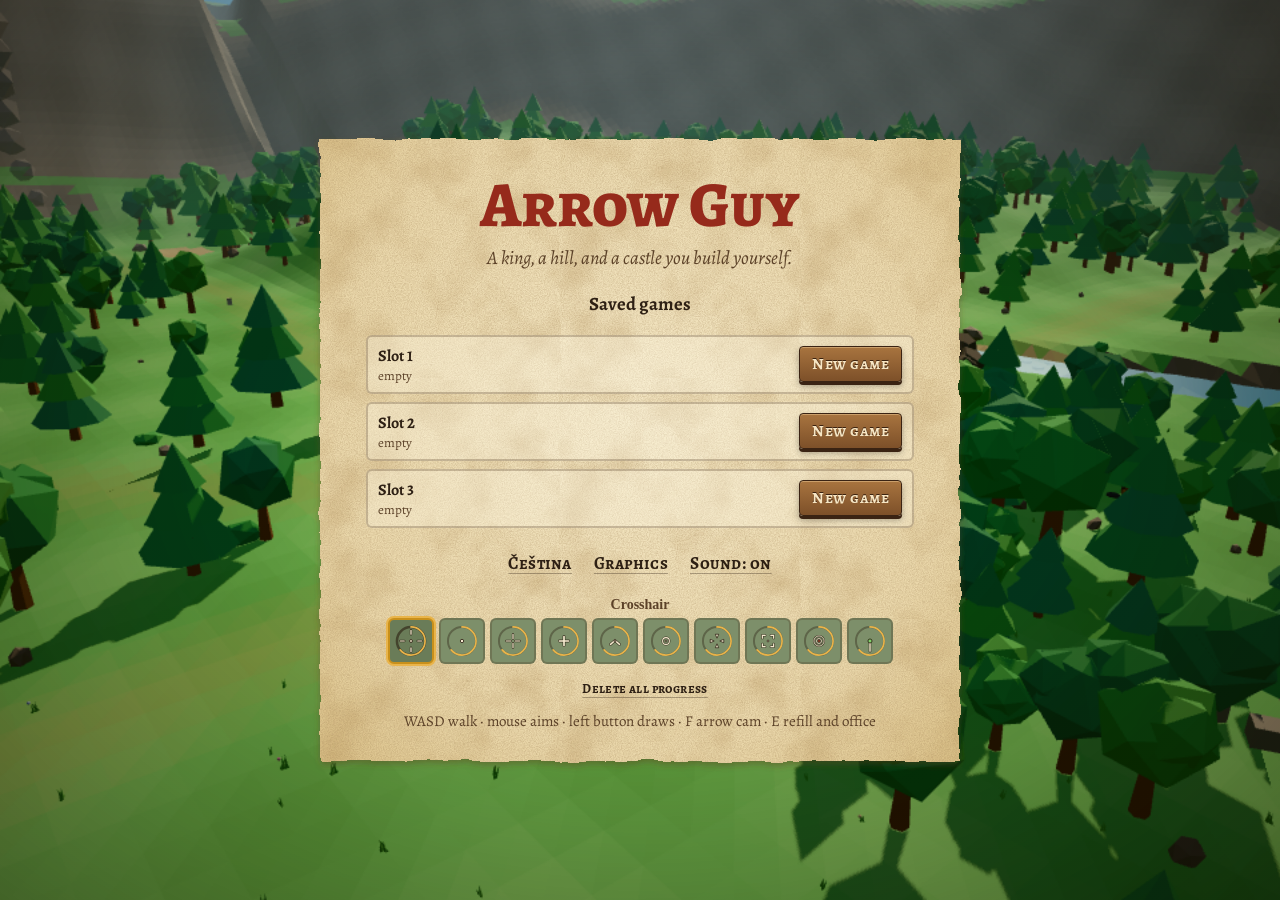
==== arrow-guy/index.html @ 73b96e05 "Nasazení 5cdebeaf77cb8c2cfa9f4fbcb421c46c8e5fdd2c SkyMax9/jezkova-hromada@5cdebeaf77cb8c2cfa9f4fbcb4" ====
<!doctype html>
<html lang="cs">
<head>
<meta charset="UTF-8" />
<meta name="viewport" content="width=device-width, initial-scale=1, maximum-scale=1, user-scalable=no, viewport-fit=cover" />
<meta name="theme-color" content="#8fd3f4" />
<title>Arrow Guy</title>
  <script type="module" crossorigin>(function(){const t=document.createElement("link").relList;if(t&&t.supports&&t.supports("modulepreload"))return;for(const s of document.querySelectorAll('link[rel="modulepreload"]'))i(s);new MutationObserver(s=>{for(const o of s)if(o.type==="childList")for(const r of o.addedNodes)r.tagName==="LINK"&&r.rel==="modulepreload"&&i(r)}).observe(document,{childList:!0,subtree:!0});function e(s){const o={};return s.integrity&&(o.integrity=s.integrity),s.referrerPolicy&&(o.referrerPolicy=s.referrerPolicy),s.crossOrigin==="use-credentials"?o.credentials="include":s.crossOrigin==="anonymous"?o.credentials="omit":o.credentials="same-origin",o}function i(s){if(s.ep)return;s.ep=!0;const o=e(s);fetch(s.href,o)}})();const oh="170",lR={LEFT:0,MIDDLE:1,RIGHT:2,ROTATE:0,DOLLY:1,PAN:2},cR={ROTATE:0,PAN:1,DOLLY_PAN:2,DOLLY_ROTATE:3},A1=0,uf=1,u1=2,VR=3,hR=0,Su=1,Eu=2,Zs=3,Yi=0,ai=1,Cn=2,Wn=0,ha=1,Ms=2,qf=3,df=4,om=5,Pi=100,q1=101,d1=102,f1=103,m1=104,ql=200,S1=201,E1=202,U1=203,SA=204,EA=205,UA=206,M1=207,MA=208,x1=209,g1=210,R1=211,y1=212,I1=213,Q1=214,xA=0,gA=1,RA=2,Sa=3,yA=4,IA=5,QA=6,KA=7,rh=0,K1=1,k1=2,Ko=0,rm=1,am=2,lm=3,cm=4,C1=5,Vm=6,Uu=7,ff="attached",z1="detached",Mu=300,Lo=301,Vr=302,zV=303,LV=304,tc=306,Go=1e3,ts=1001,GV=1002,Ln=1003,hm=1004,pR=1004,dl=1005,AR=1005,zn=1006,sV=1007,uR=1007,Fs=1008,qR=1008,xs=1009,pm=1010,Am=1011,Tl=1012,xu=1013,To=1014,ki=1015,Ps=1016,gu=1017,Ru=1018,hr=1020,um=35902,qm=1021,dm=1022,oi=1023,fm=1024,mm=1025,pa=1026,pr=1027,yu=1028,ah=1029,Sm=1030,Iu=1031,dR=1032,Qu=1033,oV=33776,rV=33777,aV=33778,lV=33779,kA=35840,CA=35841,zA=35842,LA=35843,GA=36196,TA=37492,ZA=37496,NA=37808,vA=37809,bA=37810,WA=37811,wA=37812,BA=37813,YA=37814,FA=37815,DA=37816,JA=37817,OA=37818,jA=37819,HA=37820,PA=37821,cV=36492,XA=36494,_A=36495,Em=36283,$A=36284,tu=36285,eu=36286,L1=2200,G1=2201,T1=2202,TV=2300,nu=2301,Xp=2302,ia=2400,sa=2401,ZV=2402,Ku=2500,Um=2501,fR=0,mR=1,SR=2,Z1=3200,N1=3201,ER=3202,UR=3203,Er=0,v1=1,Mo="",Ai="srgb",Ra="srgb-linear",lh="linear",Oe="srgb",MR=0,Or=7680,xR=7681,gR=7682,RR=7683,yR=34055,IR=34056,QR=5386,KR=512,kR=513,CR=514,zR=515,LR=516,GR=517,TR=518,mf=519,b1=512,W1=513,w1=514,Mm=515,B1=516,Y1=517,F1=518,D1=519,NV=35044,ZR=35048,NR=35040,vR=35045,bR=35049,WR=35041,wR=35046,BR=35050,YR=35042,FR="100",Sf="300 es",Ds=2e3,vV=2001;class _s{addEventListener(t,e){this._listeners===void 0&&(this._listeners={});const i=this._listeners;i[t]===void 0&&(i[t]=[]),i[t].indexOf(e)===-1&&i[t].push(e)}hasEventListener(t,e){if(this._listeners===void 0)return!1;const i=this._listeners;return i[t]!==void 0&&i[t].indexOf(e)!==-1}removeEventListener(t,e){if(this._listeners===void 0)return;const s=this._listeners[t];if(s!==void 0){const o=s.indexOf(e);o!==-1&&s.splice(o,1)}}dispatchEvent(t){if(this._listeners===void 0)return;const i=this._listeners[t.type];if(i!==void 0){t.target=this;const s=i.slice(0);for(let o=0,r=s.length;o<r;o++)s[o].call(this,t);t.target=null}}}const $n=["00","01","02","03","04","05","06","07","08","09","0a","0b","0c","0d","0e","0f","10","11","12","13","14","15","16","17","18","19","1a","1b","1c","1d","1e","1f","20","21","22","23","24","25","26","27","28","29","2a","2b","2c","2d","2e","2f","30","31","32","33","34","35","36","37","38","39","3a","3b","3c","3d","3e","3f","40","41","42","43","44","45","46","47","48","49","4a","4b","4c","4d","4e","4f","50","51","52","53","54","55","56","57","58","59","5a","5b","5c","5d","5e","5f","60","61","62","63","64","65","66","67","68","69","6a","6b","6c","6d","6e","6f","70","71","72","73","74","75","76","77","78","79","7a","7b","7c","7d","7e","7f","80","81","82","83","84","85","86","87","88","89","8a","8b","8c","8d","8e","8f","90","91","92","93","94","95","96","97","98","99","9a","9b","9c","9d","9e","9f","a0","a1","a2","a3","a4","a5","a6","a7","a8","a9","aa","ab","ac","ad","ae","af","b0","b1","b2","b3","b4","b5","b6","b7","b8","b9","ba","bb","bc","bd","be","bf","c0","c1","c2","c3","c4","c5","c6","c7","c8","c9","ca","cb","cc","cd","ce","cf","d0","d1","d2","d3","d4","d5","d6","d7","d8","d9","da","db","dc","dd","de","df","e0","e1","e2","e3","e4","e5","e6","e7","e8","e9","ea","eb","ec","ed","ee","ef","f0","f1","f2","f3","f4","f5","f6","f7","f8","f9","fa","fb","fc","fd","fe","ff"];let i0=1234567;const Aa=Math.PI/180,Zl=180/Math.PI;function Bi(){const n=Math.random()*4294967295|0,t=Math.random()*4294967295|0,e=Math.random()*4294967295|0,i=Math.random()*4294967295|0;return($n[n&255]+$n[n>>8&255]+$n[n>>16&255]+$n[n>>24&255]+"-"+$n[t&255]+$n[t>>8&255]+"-"+$n[t>>16&15|64]+$n[t>>24&255]+"-"+$n[e&63|128]+$n[e>>8&255]+"-"+$n[e>>16&255]+$n[e>>24&255]+$n[i&255]+$n[i>>8&255]+$n[i>>16&255]+$n[i>>24&255]).toLowerCase()}function Mn(n,t,e){return Math.max(t,Math.min(e,n))}function xm(n,t){return(n%t+t)%t}function DR(n,t,e,i,s){return i+(n-t)*(s-i)/(e-t)}function JR(n,t,e){return n!==t?(e-n)/(t-n):0}function VV(n,t,e){return(1-e)*n+e*t}function OR(n,t,e,i){return VV(n,t,1-Math.exp(-e*i))}function jR(n,t=1){return t-Math.abs(xm(n,t*2)-t)}function HR(n,t,e){return n<=t?0:n>=e?1:(n=(n-t)/(e-t),n*n*(3-2*n))}function PR(n,t,e){return n<=t?0:n>=e?1:(n=(n-t)/(e-t),n*n*n*(n*(n*6-15)+10))}function XR(n,t){return n+Math.floor(Math.random()*(t-n+1))}function _R(n,t){return n+Math.random()*(t-n)}function $R(n){return n*(.5-Math.random())}function ty(n){n!==void 0&&(i0=n);let t=i0+=1831565813;return t=Math.imul(t^t>>>15,t|1),t^=t+Math.imul(t^t>>>7,t|61),((t^t>>>14)>>>0)/4294967296}function ey(n){return n*Aa}function ny(n){return n*Zl}function iy(n){return(n&n-1)===0&&n!==0}function sy(n){return Math.pow(2,Math.ceil(Math.log(n)/Math.LN2))}function oy(n){return Math.pow(2,Math.floor(Math.log(n)/Math.LN2))}function ry(n,t,e,i,s){const o=Math.cos,r=Math.sin,a=o(e/2),l=r(e/2),c=o((t+i)/2),V=r((t+i)/2),p=o((t-i)/2),h=r((t-i)/2),A=o((i-t)/2),u=r((i-t)/2);switch(s){case"XYX":n.set(a*V,l*p,l*h,a*c);break;case"YZY":n.set(l*h,a*V,l*p,a*c);break;case"ZXZ":n.set(l*p,l*h,a*V,a*c);break;case"XZX":n.set(a*V,l*u,l*A,a*c);break;case"YXY":n.set(l*A,a*V,l*u,a*c);break;case"ZYZ":n.set(l*u,l*A,a*V,a*c);break;default:console.warn("THREE.MathUtils: .setQuaternionFromProperEuler() encountered an unknown order: "+s)}}function di(n,t){switch(t.constructor){case Float32Array:return n;case Uint32Array:return n/4294967295;case Uint16Array:return n/65535;case Uint8Array:return n/255;case Int32Array:return Math.max(n/2147483647,-1);case Int16Array:return Math.max(n/32767,-1);case Int8Array:return Math.max(n/127,-1);default:throw new Error("Invalid component type.")}}function ge(n,t){switch(t.constructor){case Float32Array:return n;case Uint32Array:return Math.round(n*4294967295);case Uint16Array:return Math.round(n*65535);case Uint8Array:return Math.round(n*255);case Int32Array:return Math.round(n*2147483647);case Int16Array:return Math.round(n*32767);case Int8Array:return Math.round(n*127);default:throw new Error("Invalid component type.")}}const li={DEG2RAD:Aa,RAD2DEG:Zl,generateUUID:Bi,clamp:Mn,euclideanModulo:xm,mapLinear:DR,inverseLerp:JR,lerp:VV,damp:OR,pingpong:jR,smoothstep:HR,smootherstep:PR,randInt:XR,randFloat:_R,randFloatSpread:$R,seededRandom:ty,degToRad:ey,radToDeg:ny,isPowerOfTwo:iy,ceilPowerOfTwo:sy,floorPowerOfTwo:oy,setQuaternionFromProperEuler:ry,normalize:ge,denormalize:di};class _{constructor(t=0,e=0){_.prototype.isVector2=!0,this.x=t,this.y=e}get width(){return this.x}set width(t){this.x=t}get height(){return this.y}set height(t){this.y=t}set(t,e){return this.x=t,this.y=e,this}setScalar(t){return this.x=t,this.y=t,this}setX(t){return this.x=t,this}setY(t){return this.y=t,this}setComponent(t,e){switch(t){case 0:this.x=e;break;case 1:this.y=e;break;default:throw new Error("index is out of range: "+t)}return this}getComponent(t){switch(t){case 0:return this.x;case 1:return this.y;default:throw new Error("index is out of range: "+t)}}clone(){return new this.constructor(this.x,this.y)}copy(t){return this.x=t.x,this.y=t.y,this}add(t){return this.x+=t.x,this.y+=t.y,this}addScalar(t){return this.x+=t,this.y+=t,this}addVectors(t,e){return this.x=t.x+e.x,this.y=t.y+e.y,this}addScaledVector(t,e){return this.x+=t.x*e,this.y+=t.y*e,this}sub(t){return this.x-=t.x,this.y-=t.y,this}subScalar(t){return this.x-=t,this.y-=t,this}subVectors(t,e){return this.x=t.x-e.x,this.y=t.y-e.y,this}multiply(t){return this.x*=t.x,this.y*=t.y,this}multiplyScalar(t){return this.x*=t,this.y*=t,this}divide(t){return this.x/=t.x,this.y/=t.y,this}divideScalar(t){return this.multiplyScalar(1/t)}applyMatrix3(t){const e=this.x,i=this.y,s=t.elements;return this.x=s[0]*e+s[3]*i+s[6],this.y=s[1]*e+s[4]*i+s[7],this}min(t){return this.x=Math.min(this.x,t.x),this.y=Math.min(this.y,t.y),this}max(t){return this.x=Math.max(this.x,t.x),this.y=Math.max(this.y,t.y),this}clamp(t,e){return this.x=Math.max(t.x,Math.min(e.x,this.x)),this.y=Math.max(t.y,Math.min(e.y,this.y)),this}clampScalar(t,e){return this.x=Math.max(t,Math.min(e,this.x)),this.y=Math.max(t,Math.min(e,this.y)),this}clampLength(t,e){const i=this.length();return this.divideScalar(i||1).multiplyScalar(Math.max(t,Math.min(e,i)))}floor(){return this.x=Math.floor(this.x),this.y=Math.floor(this.y),this}ceil(){return this.x=Math.ceil(this.x),this.y=Math.ceil(this.y),this}round(){return this.x=Math.round(this.x),this.y=Math.round(this.y),this}roundToZero(){return this.x=Math.trunc(this.x),this.y=Math.trunc(this.y),this}negate(){return this.x=-this.x,this.y=-this.y,this}dot(t){return this.x*t.x+this.y*t.y}cross(t){return this.x*t.y-this.y*t.x}lengthSq(){return this.x*this.x+this.y*this.y}length(){return Math.sqrt(this.x*this.x+this.y*this.y)}manhattanLength(){return Math.abs(this.x)+Math.abs(this.y)}normalize(){return this.divideScalar(this.length()||1)}angle(){return Math.atan2(-this.y,-this.x)+Math.PI}angleTo(t){const e=Math.sqrt(this.lengthSq()*t.lengthSq());if(e===0)return Math.PI/2;const i=this.dot(t)/e;return Math.acos(Mn(i,-1,1))}distanceTo(t){return Math.sqrt(this.distanceToSquared(t))}distanceToSquared(t){const e=this.x-t.x,i=this.y-t.y;return e*e+i*i}manhattanDistanceTo(t){return Math.abs(this.x-t.x)+Math.abs(this.y-t.y)}setLength(t){return this.normalize().multiplyScalar(t)}lerp(t,e){return this.x+=(t.x-this.x)*e,this.y+=(t.y-this.y)*e,this}lerpVectors(t,e,i){return this.x=t.x+(e.x-t.x)*i,this.y=t.y+(e.y-t.y)*i,this}equals(t){return t.x===this.x&&t.y===this.y}fromArray(t,e=0){return this.x=t[e],this.y=t[e+1],this}toArray(t=[],e=0){return t[e]=this.x,t[e+1]=this.y,t}fromBufferAttribute(t,e){return this.x=t.getX(e),this.y=t.getY(e),this}rotateAround(t,e){const i=Math.cos(e),s=Math.sin(e),o=this.x-t.x,r=this.y-t.y;return this.x=o*i-r*s+t.x,this.y=o*s+r*i+t.y,this}random(){return this.x=Math.random(),this.y=Math.random(),this}*[Symbol.iterator](){yield this.x,yield this.y}}class Ue{constructor(t,e,i,s,o,r,a,l,c){Ue.prototype.isMatrix3=!0,this.elements=[1,0,0,0,1,0,0,0,1],t!==void 0&&this.set(t,e,i,s,o,r,a,l,c)}set(t,e,i,s,o,r,a,l,c){const V=this.elements;return V[0]=t,V[1]=s,V[2]=a,V[3]=e,V[4]=o,V[5]=l,V[6]=i,V[7]=r,V[8]=c,this}identity(){return this.set(1,0,0,0,1,0,0,0,1),this}copy(t){const e=this.elements,i=t.elements;return e[0]=i[0],e[1]=i[1],e[2]=i[2],e[3]=i[3],e[4]=i[4],e[5]=i[5],e[6]=i[6],e[7]=i[7],e[8]=i[8],this}extractBasis(t,e,i){return t.setFromMatrix3Column(this,0),e.setFromMatrix3Column(this,1),i.setFromMatrix3Column(this,2),this}setFromMatrix4(t){const e=t.elements;return this.set(e[0],e[4],e[8],e[1],e[5],e[9],e[2],e[6],e[10]),this}multiply(t){return this.multiplyMatrices(this,t)}premultiply(t){return this.multiplyMatrices(t,this)}multiplyMatrices(t,e){const i=t.elements,s=e.elements,o=this.elements,r=i[0],a=i[3],l=i[6],c=i[1],V=i[4],p=i[7],h=i[2],A=i[5],u=i[8],f=s[0],d=s[3],q=s[6],m=s[1],S=s[4],E=s[7],R=s[2],g=s[5],y=s[8];return o[0]=r*f+a*m+l*R,o[3]=r*d+a*S+l*g,o[6]=r*q+a*E+l*y,o[1]=c*f+V*m+p*R,o[4]=c*d+V*S+p*g,o[7]=c*q+V*E+p*y,o[2]=h*f+A*m+u*R,o[5]=h*d+A*S+u*g,o[8]=h*q+A*E+u*y,this}multiplyScalar(t){const e=this.elements;return e[0]*=t,e[3]*=t,e[6]*=t,e[1]*=t,e[4]*=t,e[7]*=t,e[2]*=t,e[5]*=t,e[8]*=t,this}determinant(){const t=this.elements,e=t[0],i=t[1],s=t[2],o=t[3],r=t[4],a=t[5],l=t[6],c=t[7],V=t[8];return e*r*V-e*a*c-i*o*V+i*a*l+s*o*c-s*r*l}invert(){const t=this.elements,e=t[0],i=t[1],s=t[2],o=t[3],r=t[4],a=t[5],l=t[6],c=t[7],V=t[8],p=V*r-a*c,h=a*l-V*o,A=c*o-r*l,u=e*p+i*h+s*A;if(u===0)return this.set(0,0,0,0,0,0,0,0,0);const f=1/u;return t[0]=p*f,t[1]=(s*c-V*i)*f,t[2]=(a*i-s*r)*f,t[3]=h*f,t[4]=(V*e-s*l)*f,t[5]=(s*o-a*e)*f,t[6]=A*f,t[7]=(i*l-c*e)*f,t[8]=(r*e-i*o)*f,this}transpose(){let t;const e=this.elements;return t=e[1],e[1]=e[3],e[3]=t,t=e[2],e[2]=e[6],e[6]=t,t=e[5],e[5]=e[7],e[7]=t,this}getNormalMatrix(t){return this.setFromMatrix4(t).invert().transpose()}transposeIntoArray(t){const e=this.elements;return t[0]=e[0],t[1]=e[3],t[2]=e[6],t[3]=e[1],t[4]=e[4],t[5]=e[7],t[6]=e[2],t[7]=e[5],t[8]=e[8],this}setUvTransform(t,e,i,s,o,r,a){const l=Math.cos(o),c=Math.sin(o);return this.set(i*l,i*c,-i*(l*r+c*a)+r+t,-s*c,s*l,-s*(-c*r+l*a)+a+e,0,0,1),this}scale(t,e){return this.premultiply(Kq.makeScale(t,e)),this}rotate(t){return this.premultiply(Kq.makeRotation(-t)),this}translate(t,e){return this.premultiply(Kq.makeTranslation(t,e)),this}makeTranslation(t,e){return t.isVector2?this.set(1,0,t.x,0,1,t.y,0,0,1):this.set(1,0,t,0,1,e,0,0,1),this}makeRotation(t){const e=Math.cos(t),i=Math.sin(t);return this.set(e,-i,0,i,e,0,0,0,1),this}makeScale(t,e){return this.set(t,0,0,0,e,0,0,0,1),this}equals(t){const e=this.elements,i=t.elements;for(let s=0;s<9;s++)if(e[s]!==i[s])return!1;return!0}fromArray(t,e=0){for(let i=0;i<9;i++)this.elements[i]=t[i+e];return this}toArray(t=[],e=0){const i=this.elements;return t[e]=i[0],t[e+1]=i[1],t[e+2]=i[2],t[e+3]=i[3],t[e+4]=i[4],t[e+5]=i[5],t[e+6]=i[6],t[e+7]=i[7],t[e+8]=i[8],t}clone(){return new this.constructor().fromArray(this.elements)}}const Kq=new Ue;function J1(n){for(let t=n.length-1;t>=0;--t)if(n[t]>=65535)return!0;return!1}const ay={Int8Array,Uint8Array,Uint8ClampedArray,Int16Array,Uint16Array,Int32Array,Uint32Array,Float32Array,Float64Array};function fl(n,t){return new ay[n](t)}function bV(n){return document.createElementNS("http://www.w3.org/1999/xhtml",n)}function O1(){const n=bV("canvas");return n.style.display="block",n}const s0={};function jc(n){n in s0||(s0[n]=!0,console.warn(n))}function ly(n,t,e){return new Promise(function(i,s){function o(){switch(n.clientWaitSync(t,n.SYNC_FLUSH_COMMANDS_BIT,0)){case n.WAIT_FAILED:s();break;case n.TIMEOUT_EXPIRED:setTimeout(o,e);break;default:i()}}setTimeout(o,e)})}function cy(n){const t=n.elements;t[2]=.5*t[2]+.5*t[3],t[6]=.5*t[6]+.5*t[7],t[10]=.5*t[10]+.5*t[11],t[14]=.5*t[14]+.5*t[15]}function Vy(n){const t=n.elements;t[11]===-1?(t[10]=-t[10]-1,t[14]=-t[14]):(t[10]=-t[10],t[14]=-t[14]+1)}const Ce={enabled:!0,workingColorSpace:Ra,spaces:{},convert:function(n,t,e){return this.enabled===!1||t===e||!t||!e||(this.spaces[t].transfer===Oe&&(n.r=ko(n.r),n.g=ko(n.g),n.b=ko(n.b)),this.spaces[t].primaries!==this.spaces[e].primaries&&(n.applyMatrix3(this.spaces[t].toXYZ),n.applyMatrix3(this.spaces[e].fromXYZ)),this.spaces[e].transfer===Oe&&(n.r=Il(n.r),n.g=Il(n.g),n.b=Il(n.b))),n},fromWorkingColorSpace:function(n,t){return this.convert(n,this.workingColorSpace,t)},toWorkingColorSpace:function(n,t){return this.convert(n,t,this.workingColorSpace)},getPrimaries:function(n){return this.spaces[n].primaries},getTransfer:function(n){return n===Mo?lh:this.spaces[n].transfer},getLuminanceCoefficients:function(n,t=this.workingColorSpace){return n.fromArray(this.spaces[t].luminanceCoefficients)},define:function(n){Object.assign(this.spaces,n)},_getMatrix:function(n,t,e){return n.copy(this.spaces[t].toXYZ).multiply(this.spaces[e].fromXYZ)},_getDrawingBufferColorSpace:function(n){return this.spaces[n].outputColorSpaceConfig.drawingBufferColorSpace},_getUnpackColorSpace:function(n=this.workingColorSpace){return this.spaces[n].workingColorSpaceConfig.unpackColorSpace}};function ko(n){return n<.04045?n*.0773993808:Math.pow(n*.9478672986+.0521327014,2.4)}function Il(n){return n<.0031308?n*12.92:1.055*Math.pow(n,.41666)-.055}const o0=[.64,.33,.3,.6,.15,.06],r0=[.2126,.7152,.0722],a0=[.3127,.329],l0=new Ue().set(.4123908,.3575843,.1804808,.212639,.7151687,.0721923,.0193308,.1191948,.9505322),c0=new Ue().set(3.2409699,-1.5373832,-.4986108,-.9692436,1.8759675,.0415551,.0556301,-.203977,1.0569715);Ce.define({[Ra]:{primaries:o0,whitePoint:a0,transfer:lh,toXYZ:l0,fromXYZ:c0,luminanceCoefficients:r0,workingColorSpaceConfig:{unpackColorSpace:Ai},outputColorSpaceConfig:{drawingBufferColorSpace:Ai}},[Ai]:{primaries:o0,whitePoint:a0,transfer:Oe,toXYZ:l0,fromXYZ:c0,luminanceCoefficients:r0,outputColorSpaceConfig:{drawingBufferColorSpace:Ai}}});let za;class j1{static getDataURL(t){if(/^data:/i.test(t.src)||typeof HTMLCanvasElement>"u")return t.src;let e;if(t instanceof HTMLCanvasElement)e=t;else{za===void 0&&(za=bV("canvas")),za.width=t.width,za.height=t.height;const i=za.getContext("2d");t instanceof ImageData?i.putImageData(t,0,0):i.drawImage(t,0,0,t.width,t.height),e=za}return e.width>2048||e.height>2048?(console.warn("THREE.ImageUtils.getDataURL: Image converted to jpg for performance reasons",t),e.toDataURL("image/jpeg",.6)):e.toDataURL("image/png")}static sRGBToLinear(t){if(typeof HTMLImageElement<"u"&&t instanceof HTMLImageElement||typeof HTMLCanvasElement<"u"&&t instanceof HTMLCanvasElement||typeof ImageBitmap<"u"&&t instanceof ImageBitmap){const e=bV("canvas");e.width=t.width,e.height=t.height;const i=e.getContext("2d");i.drawImage(t,0,0,t.width,t.height);const s=i.getImageData(0,0,t.width,t.height),o=s.data;for(let r=0;r<o.length;r++)o[r]=ko(o[r]/255)*255;return i.putImageData(s,0,0),e}else if(t.data){const e=t.data.slice(0);for(let i=0;i<e.length;i++)e instanceof Uint8Array||e instanceof Uint8ClampedArray?e[i]=Math.floor(ko(e[i]/255)*255):e[i]=ko(e[i]);return{data:e,width:t.width,height:t.height}}else return console.warn("THREE.ImageUtils.sRGBToLinear(): Unsupported image type. No color space conversion applied."),t}}let hy=0;class oa{constructor(t=null){this.isSource=!0,Object.defineProperty(this,"id",{value:hy++}),this.uuid=Bi(),this.data=t,this.dataReady=!0,this.version=0}set needsUpdate(t){t===!0&&this.version++}toJSON(t){const e=t===void 0||typeof t=="string";if(!e&&t.images[this.uuid]!==void 0)return t.images[this.uuid];const i={uuid:this.uuid,url:""},s=this.data;if(s!==null){let o;if(Array.isArray(s)){o=[];for(let r=0,a=s.length;r<a;r++)s[r].isDataTexture?o.push(kq(s[r].image)):o.push(kq(s[r]))}else o=kq(s);i.url=o}return e||(t.images[this.uuid]=i),i}}function kq(n){return typeof HTMLImageElement<"u"&&n instanceof HTMLImageElement||typeof HTMLCanvasElement<"u"&&n instanceof HTMLCanvasElement||typeof ImageBitmap<"u"&&n instanceof ImageBitmap?j1.getDataURL(n):n.data?{data:Array.from(n.data),width:n.width,height:n.height,type:n.data.constructor.name}:(console.warn("THREE.Texture: Unable to serialize Texture."),{})}let py=0;class xn extends _s{constructor(t=xn.DEFAULT_IMAGE,e=xn.DEFAULT_MAPPING,i=ts,s=ts,o=zn,r=Fs,a=oi,l=xs,c=xn.DEFAULT_ANISOTROPY,V=Mo){super(),this.isTexture=!0,Object.defineProperty(this,"id",{value:py++}),this.uuid=Bi(),this.name="",this.source=new oa(t),this.mipmaps=[],this.mapping=e,this.channel=0,this.wrapS=i,this.wrapT=s,this.magFilter=o,this.minFilter=r,this.anisotropy=c,this.format=a,this.internalFormat=null,this.type=l,this.offset=new _(0,0),this.repeat=new _(1,1),this.center=new _(0,0),this.rotation=0,this.matrixAutoUpdate=!0,this.matrix=new Ue,this.generateMipmaps=!0,this.premultiplyAlpha=!1,this.flipY=!0,this.unpackAlignment=4,this.colorSpace=V,this.userData={},this.version=0,this.onUpdate=null,this.isRenderTargetTexture=!1,this.pmremVersion=0}get image(){return this.source.data}set image(t=null){this.source.data=t}updateMatrix(){this.matrix.setUvTransform(this.offset.x,this.offset.y,this.repeat.x,this.repeat.y,this.rotation,this.center.x,this.center.y)}clone(){return new this.constructor().copy(this)}copy(t){return this.name=t.name,this.source=t.source,this.mipmaps=t.mipmaps.slice(0),this.mapping=t.mapping,this.channel=t.channel,this.wrapS=t.wrapS,this.wrapT=t.wrapT,this.magFilter=t.magFilter,this.minFilter=t.minFilter,this.anisotropy=t.anisotropy,this.format=t.format,this.internalFormat=t.internalFormat,this.type=t.type,this.offset.copy(t.offset),this.repeat.copy(t.repeat),this.center.copy(t.center),this.rotation=t.rotation,this.matrixAutoUpdate=t.matrixAutoUpdate,this.matrix.copy(t.matrix),this.generateMipmaps=t.generateMipmaps,this.premultiplyAlpha=t.premultiplyAlpha,this.flipY=t.flipY,this.unpackAlignment=t.unpackAlignment,this.colorSpace=t.colorSpace,this.userData=JSON.parse(JSON.stringify(t.userData)),this.needsUpdate=!0,this}toJSON(t){const e=t===void 0||typeof t=="string";if(!e&&t.textures[this.uuid]!==void 0)return t.textures[this.uuid];const i={metadata:{version:4.6,type:"Texture",generator:"Texture.toJSON"},uuid:this.uuid,name:this.name,image:this.source.toJSON(t).uuid,mapping:this.mapping,channel:this.channel,repeat:[this.repeat.x,this.repeat.y],offset:[this.offset.x,this.offset.y],center:[this.center.x,this.center.y],rotation:this.rotation,wrap:[this.wrapS,this.wrapT],format:this.format,internalFormat:this.internalFormat,type:this.type,colorSpace:this.colorSpace,minFilter:this.minFilter,magFilter:this.magFilter,anisotropy:this.anisotropy,flipY:this.flipY,generateMipmaps:this.generateMipmaps,premultiplyAlpha:this.premultiplyAlpha,unpackAlignment:this.unpackAlignment};return Object.keys(this.userData).length>0&&(i.userData=this.userData),e||(t.textures[this.uuid]=i),i}dispose(){this.dispatchEvent({type:"dispose"})}transformUv(t){if(this.mapping!==Mu)return t;if(t.applyMatrix3(this.matrix),t.x<0||t.x>1)switch(this.wrapS){case Go:t.x=t.x-Math.floor(t.x);break;case ts:t.x=t.x<0?0:1;break;case GV:Math.abs(Math.floor(t.x)%2)===1?t.x=Math.ceil(t.x)-t.x:t.x=t.x-Math.floor(t.x);break}if(t.y<0||t.y>1)switch(this.wrapT){case Go:t.y=t.y-Math.floor(t.y);break;case ts:t.y=t.y<0?0:1;break;case GV:Math.abs(Math.floor(t.y)%2)===1?t.y=Math.ceil(t.y)-t.y:t.y=t.y-Math.floor(t.y);break}return this.flipY&&(t.y=1-t.y),t}set needsUpdate(t){t===!0&&(this.version++,this.source.needsUpdate=!0)}set needsPMREMUpdate(t){t===!0&&this.pmremVersion++}}xn.DEFAULT_IMAGE=null;xn.DEFAULT_MAPPING=Mu;xn.DEFAULT_ANISOTROPY=1;class be{constructor(t=0,e=0,i=0,s=1){be.prototype.isVector4=!0,this.x=t,this.y=e,this.z=i,this.w=s}get width(){return this.z}set width(t){this.z=t}get height(){return this.w}set height(t){this.w=t}set(t,e,i,s){return this.x=t,this.y=e,this.z=i,this.w=s,this}setScalar(t){return this.x=t,this.y=t,this.z=t,this.w=t,this}setX(t){return this.x=t,this}setY(t){return this.y=t,this}setZ(t){return this.z=t,this}setW(t){return this.w=t,this}setComponent(t,e){switch(t){case 0:this.x=e;break;case 1:this.y=e;break;case 2:this.z=e;break;case 3:this.w=e;break;default:throw new Error("index is out of range: "+t)}return this}getComponent(t){switch(t){case 0:return this.x;case 1:return this.y;case 2:return this.z;case 3:return this.w;default:throw new Error("index is out of range: "+t)}}clone(){return new this.constructor(this.x,this.y,this.z,this.w)}copy(t){return this.x=t.x,this.y=t.y,this.z=t.z,this.w=t.w!==void 0?t.w:1,this}add(t){return this.x+=t.x,this.y+=t.y,this.z+=t.z,this.w+=t.w,this}addScalar(t){return this.x+=t,this.y+=t,this.z+=t,this.w+=t,this}addVectors(t,e){return this.x=t.x+e.x,this.y=t.y+e.y,this.z=t.z+e.z,this.w=t.w+e.w,this}addScaledVector(t,e){return this.x+=t.x*e,this.y+=t.y*e,this.z+=t.z*e,this.w+=t.w*e,this}sub(t){return this.x-=t.x,this.y-=t.y,this.z-=t.z,this.w-=t.w,this}subScalar(t){return this.x-=t,this.y-=t,this.z-=t,this.w-=t,this}subVectors(t,e){return this.x=t.x-e.x,this.y=t.y-e.y,this.z=t.z-e.z,this.w=t.w-e.w,this}multiply(t){return this.x*=t.x,this.y*=t.y,this.z*=t.z,this.w*=t.w,this}multiplyScalar(t){return this.x*=t,this.y*=t,this.z*=t,this.w*=t,this}applyMatrix4(t){const e=this.x,i=this.y,s=this.z,o=this.w,r=t.elements;return this.x=r[0]*e+r[4]*i+r[8]*s+r[12]*o,this.y=r[1]*e+r[5]*i+r[9]*s+r[13]*o,this.z=r[2]*e+r[6]*i+r[10]*s+r[14]*o,this.w=r[3]*e+r[7]*i+r[11]*s+r[15]*o,this}divide(t){return this.x/=t.x,this.y/=t.y,this.z/=t.z,this.w/=t.w,this}divideScalar(t){return this.multiplyScalar(1/t)}setAxisAngleFromQuaternion(t){this.w=2*Math.acos(t.w);const e=Math.sqrt(1-t.w*t.w);return e<1e-4?(this.x=1,this.y=0,this.z=0):(this.x=t.x/e,this.y=t.y/e,this.z=t.z/e),this}setAxisAngleFromRotationMatrix(t){let e,i,s,o;const l=t.elements,c=l[0],V=l[4],p=l[8],h=l[1],A=l[5],u=l[9],f=l[2],d=l[6],q=l[10];if(Math.abs(V-h)<.01&&Math.abs(p-f)<.01&&Math.abs(u-d)<.01){if(Math.abs(V+h)<.1&&Math.abs(p+f)<.1&&Math.abs(u+d)<.1&&Math.abs(c+A+q-3)<.1)return this.set(1,0,0,0),this;e=Math.PI;const S=(c+1)/2,E=(A+1)/2,R=(q+1)/2,g=(V+h)/4,y=(p+f)/4,I=(u+d)/4;return S>E&&S>R?S<.01?(i=0,s=.707106781,o=.707106781):(i=Math.sqrt(S),s=g/i,o=y/i):E>R?E<.01?(i=.707106781,s=0,o=.707106781):(s=Math.sqrt(E),i=g/s,o=I/s):R<.01?(i=.707106781,s=.707106781,o=0):(o=Math.sqrt(R),i=y/o,s=I/o),this.set(i,s,o,e),this}let m=Math.sqrt((d-u)*(d-u)+(p-f)*(p-f)+(h-V)*(h-V));return Math.abs(m)<.001&&(m=1),this.x=(d-u)/m,this.y=(p-f)/m,this.z=(h-V)/m,this.w=Math.acos((c+A+q-1)/2),this}setFromMatrixPosition(t){const e=t.elements;return this.x=e[12],this.y=e[13],this.z=e[14],this.w=e[15],this}min(t){return this.x=Math.min(this.x,t.x),this.y=Math.min(this.y,t.y),this.z=Math.min(this.z,t.z),this.w=Math.min(this.w,t.w),this}max(t){return this.x=Math.max(this.x,t.x),this.y=Math.max(this.y,t.y),this.z=Math.max(this.z,t.z),this.w=Math.max(this.w,t.w),this}clamp(t,e){return this.x=Math.max(t.x,Math.min(e.x,this.x)),this.y=Math.max(t.y,Math.min(e.y,this.y)),this.z=Math.max(t.z,Math.min(e.z,this.z)),this.w=Math.max(t.w,Math.min(e.w,this.w)),this}clampScalar(t,e){return this.x=Math.max(t,Math.min(e,this.x)),this.y=Math.max(t,Math.min(e,this.y)),this.z=Math.max(t,Math.min(e,this.z)),this.w=Math.max(t,Math.min(e,this.w)),this}clampLength(t,e){const i=this.length();return this.divideScalar(i||1).multiplyScalar(Math.max(t,Math.min(e,i)))}floor(){return this.x=Math.floor(this.x),this.y=Math.floor(this.y),this.z=Math.floor(this.z),this.w=Math.floor(this.w),this}ceil(){return this.x=Math.ceil(this.x),this.y=Math.ceil(this.y),this.z=Math.ceil(this.z),this.w=Math.ceil(this.w),this}round(){return this.x=Math.round(this.x),this.y=Math.round(this.y),this.z=Math.round(this.z),this.w=Math.round(this.w),this}roundToZero(){return this.x=Math.trunc(this.x),this.y=Math.trunc(this.y),this.z=Math.trunc(this.z),this.w=Math.trunc(this.w),this}negate(){return this.x=-this.x,this.y=-this.y,this.z=-this.z,this.w=-this.w,this}dot(t){return this.x*t.x+this.y*t.y+this.z*t.z+this.w*t.w}lengthSq(){return this.x*this.x+this.y*this.y+this.z*this.z+this.w*this.w}length(){return Math.sqrt(this.x*this.x+this.y*this.y+this.z*this.z+this.w*this.w)}manhattanLength(){return Math.abs(this.x)+Math.abs(this.y)+Math.abs(this.z)+Math.abs(this.w)}normalize(){return this.divideScalar(this.length()||1)}setLength(t){return this.normalize().multiplyScalar(t)}lerp(t,e){return this.x+=(t.x-this.x)*e,this.y+=(t.y-this.y)*e,this.z+=(t.z-this.z)*e,this.w+=(t.w-this.w)*e,this}lerpVectors(t,e,i){return this.x=t.x+(e.x-t.x)*i,this.y=t.y+(e.y-t.y)*i,this.z=t.z+(e.z-t.z)*i,this.w=t.w+(e.w-t.w)*i,this}equals(t){return t.x===this.x&&t.y===this.y&&t.z===this.z&&t.w===this.w}fromArray(t,e=0){return this.x=t[e],this.y=t[e+1],this.z=t[e+2],this.w=t[e+3],this}toArray(t=[],e=0){return t[e]=this.x,t[e+1]=this.y,t[e+2]=this.z,t[e+3]=this.w,t}fromBufferAttribute(t,e){return this.x=t.getX(e),this.y=t.getY(e),this.z=t.getZ(e),this.w=t.getW(e),this}random(){return this.x=Math.random(),this.y=Math.random(),this.z=Math.random(),this.w=Math.random(),this}*[Symbol.iterator](){yield this.x,yield this.y,yield this.z,yield this.w}}class H1 extends _s{constructor(t=1,e=1,i={}){super(),this.isRenderTarget=!0,this.width=t,this.height=e,this.depth=1,this.scissor=new be(0,0,t,e),this.scissorTest=!1,this.viewport=new be(0,0,t,e);const s={width:t,height:e,depth:1};i=Object.assign({generateMipmaps:!1,internalFormat:null,minFilter:zn,depthBuffer:!0,stencilBuffer:!1,resolveDepthBuffer:!0,resolveStencilBuffer:!0,depthTexture:null,samples:0,count:1},i);const o=new xn(s,i.mapping,i.wrapS,i.wrapT,i.magFilter,i.minFilter,i.format,i.type,i.anisotropy,i.colorSpace);o.flipY=!1,o.generateMipmaps=i.generateMipmaps,o.internalFormat=i.internalFormat,this.textures=[];const r=i.count;for(let a=0;a<r;a++)this.textures[a]=o.clone(),this.textures[a].isRenderTargetTexture=!0;this.depthBuffer=i.depthBuffer,this.stencilBuffer=i.stencilBuffer,this.resolveDepthBuffer=i.resolveDepthBuffer,this.resolveStencilBuffer=i.resolveStencilBuffer,this.depthTexture=i.depthTexture,this.samples=i.samples}get texture(){return this.textures[0]}set texture(t){this.textures[0]=t}setSize(t,e,i=1){if(this.width!==t||this.height!==e||this.depth!==i){this.width=t,this.height=e,this.depth=i;for(let s=0,o=this.textures.length;s<o;s++)this.textures[s].image.width=t,this.textures[s].image.height=e,this.textures[s].image.depth=i;this.dispose()}this.viewport.set(0,0,t,e),this.scissor.set(0,0,t,e)}clone(){return new this.constructor().copy(this)}copy(t){this.width=t.width,this.height=t.height,this.depth=t.depth,this.scissor.copy(t.scissor),this.scissorTest=t.scissorTest,this.viewport.copy(t.viewport),this.textures.length=0;for(let i=0,s=t.textures.length;i<s;i++)this.textures[i]=t.textures[i].clone(),this.textures[i].isRenderTargetTexture=!0;const e=Object.assign({},t.texture.image);return this.texture.source=new oa(e),this.depthBuffer=t.depthBuffer,this.stencilBuffer=t.stencilBuffer,this.resolveDepthBuffer=t.resolveDepthBuffer,this.resolveStencilBuffer=t.resolveStencilBuffer,t.depthTexture!==null&&(this.depthTexture=t.depthTexture.clone()),this.samples=t.samples,this}dispose(){this.dispatchEvent({type:"dispose"})}}class Si extends H1{constructor(t=1,e=1,i={}){super(t,e,i),this.isWebGLRenderTarget=!0}}class ku extends xn{constructor(t=null,e=1,i=1,s=1){super(null),this.isDataArrayTexture=!0,this.image={data:t,width:e,height:i,depth:s},this.magFilter=Ln,this.minFilter=Ln,this.wrapR=ts,this.generateMipmaps=!1,this.flipY=!1,this.unpackAlignment=1,this.layerUpdates=new Set}addLayerUpdate(t){this.layerUpdates.add(t)}clearLayerUpdates(){this.layerUpdates.clear()}}class Ay extends Si{constructor(t=1,e=1,i=1,s={}){super(t,e,s),this.isWebGLArrayRenderTarget=!0,this.depth=i,this.texture=new ku(null,t,e,i),this.texture.isRenderTargetTexture=!0}}class gm extends xn{constructor(t=null,e=1,i=1,s=1){super(null),this.isData3DTexture=!0,this.image={data:t,width:e,height:i,depth:s},this.magFilter=Ln,this.minFilter=Ln,this.wrapR=ts,this.generateMipmaps=!1,this.flipY=!1,this.unpackAlignment=1}}class uy extends Si{constructor(t=1,e=1,i=1,s={}){super(t,e,s),this.isWebGL3DRenderTarget=!0,this.depth=i,this.texture=new gm(null,t,e,i),this.texture.isRenderTargetTexture=!0}}class Jn{constructor(t=0,e=0,i=0,s=1){this.isQuaternion=!0,this._x=t,this._y=e,this._z=i,this._w=s}static slerpFlat(t,e,i,s,o,r,a){let l=i[s+0],c=i[s+1],V=i[s+2],p=i[s+3];const h=o[r+0],A=o[r+1],u=o[r+2],f=o[r+3];if(a===0){t[e+0]=l,t[e+1]=c,t[e+2]=V,t[e+3]=p;return}if(a===1){t[e+0]=h,t[e+1]=A,t[e+2]=u,t[e+3]=f;return}if(p!==f||l!==h||c!==A||V!==u){let d=1-a;const q=l*h+c*A+V*u+p*f,m=q>=0?1:-1,S=1-q*q;if(S>Number.EPSILON){const R=Math.sqrt(S),g=Math.atan2(R,q*m);d=Math.sin(d*g)/R,a=Math.sin(a*g)/R}const E=a*m;if(l=l*d+h*E,c=c*d+A*E,V=V*d+u*E,p=p*d+f*E,d===1-a){const R=1/Math.sqrt(l*l+c*c+V*V+p*p);l*=R,c*=R,V*=R,p*=R}}t[e]=l,t[e+1]=c,t[e+2]=V,t[e+3]=p}static multiplyQuaternionsFlat(t,e,i,s,o,r){const a=i[s],l=i[s+1],c=i[s+2],V=i[s+3],p=o[r],h=o[r+1],A=o[r+2],u=o[r+3];return t[e]=a*u+V*p+l*A-c*h,t[e+1]=l*u+V*h+c*p-a*A,t[e+2]=c*u+V*A+a*h-l*p,t[e+3]=V*u-a*p-l*h-c*A,t}get x(){return this._x}set x(t){this._x=t,this._onChangeCallback()}get y(){return this._y}set y(t){this._y=t,this._onChangeCallback()}get z(){return this._z}set z(t){this._z=t,this._onChangeCallback()}get w(){return this._w}set w(t){this._w=t,this._onChangeCallback()}set(t,e,i,s){return this._x=t,this._y=e,this._z=i,this._w=s,this._onChangeCallback(),this}clone(){return new this.constructor(this._x,this._y,this._z,this._w)}copy(t){return this._x=t.x,this._y=t.y,this._z=t.z,this._w=t.w,this._onChangeCallback(),this}setFromEuler(t,e=!0){const i=t._x,s=t._y,o=t._z,r=t._order,a=Math.cos,l=Math.sin,c=a(i/2),V=a(s/2),p=a(o/2),h=l(i/2),A=l(s/2),u=l(o/2);switch(r){case"XYZ":this._x=h*V*p+c*A*u,this._y=c*A*p-h*V*u,this._z=c*V*u+h*A*p,this._w=c*V*p-h*A*u;break;case"YXZ":this._x=h*V*p+c*A*u,this._y=c*A*p-h*V*u,this._z=c*V*u-h*A*p,this._w=c*V*p+h*A*u;break;case"ZXY":this._x=h*V*p-c*A*u,this._y=c*A*p+h*V*u,this._z=c*V*u+h*A*p,this._w=c*V*p-h*A*u;break;case"ZYX":this._x=h*V*p-c*A*u,this._y=c*A*p+h*V*u,this._z=c*V*u-h*A*p,this._w=c*V*p+h*A*u;break;case"YZX":this._x=h*V*p+c*A*u,this._y=c*A*p+h*V*u,this._z=c*V*u-h*A*p,this._w=c*V*p-h*A*u;break;case"XZY":this._x=h*V*p-c*A*u,this._y=c*A*p-h*V*u,this._z=c*V*u+h*A*p,this._w=c*V*p+h*A*u;break;default:console.warn("THREE.Quaternion: .setFromEuler() encountered an unknown order: "+r)}return e===!0&&this._onChangeCallback(),this}setFromAxisAngle(t,e){const i=e/2,s=Math.sin(i);return this._x=t.x*s,this._y=t.y*s,this._z=t.z*s,this._w=Math.cos(i),this._onChangeCallback(),this}setFromRotationMatrix(t){const e=t.elements,i=e[0],s=e[4],o=e[8],r=e[1],a=e[5],l=e[9],c=e[2],V=e[6],p=e[10],h=i+a+p;if(h>0){const A=.5/Math.sqrt(h+1);this._w=.25/A,this._x=(V-l)*A,this._y=(o-c)*A,this._z=(r-s)*A}else if(i>a&&i>p){const A=2*Math.sqrt(1+i-a-p);this._w=(V-l)/A,this._x=.25*A,this._y=(s+r)/A,this._z=(o+c)/A}else if(a>p){const A=2*Math.sqrt(1+a-i-p);this._w=(o-c)/A,this._x=(s+r)/A,this._y=.25*A,this._z=(l+V)/A}else{const A=2*Math.sqrt(1+p-i-a);this._w=(r-s)/A,this._x=(o+c)/A,this._y=(l+V)/A,this._z=.25*A}return this._onChangeCallback(),this}setFromUnitVectors(t,e){let i=t.dot(e)+1;return i<Number.EPSILON?(i=0,Math.abs(t.x)>Math.abs(t.z)?(this._x=-t.y,this._y=t.x,this._z=0,this._w=i):(this._x=0,this._y=-t.z,this._z=t.y,this._w=i)):(this._x=t.y*e.z-t.z*e.y,this._y=t.z*e.x-t.x*e.z,this._z=t.x*e.y-t.y*e.x,this._w=i),this.normalize()}angleTo(t){return 2*Math.acos(Math.abs(Mn(this.dot(t),-1,1)))}rotateTowards(t,e){const i=this.angleTo(t);if(i===0)return this;const s=Math.min(1,e/i);return this.slerp(t,s),this}identity(){return this.set(0,0,0,1)}invert(){return this.conjugate()}conjugate(){return this._x*=-1,this._y*=-1,this._z*=-1,this._onChangeCallback(),this}dot(t){return this._x*t._x+this._y*t._y+this._z*t._z+this._w*t._w}lengthSq(){return this._x*this._x+this._y*this._y+this._z*this._z+this._w*this._w}length(){return Math.sqrt(this._x*this._x+this._y*this._y+this._z*this._z+this._w*this._w)}normalize(){let t=this.length();return t===0?(this._x=0,this._y=0,this._z=0,this._w=1):(t=1/t,this._x=this._x*t,this._y=this._y*t,this._z=this._z*t,this._w=this._w*t),this._onChangeCallback(),this}multiply(t){return this.multiplyQuaternions(this,t)}premultiply(t){return this.multiplyQuaternions(t,this)}multiplyQuaternions(t,e){const i=t._x,s=t._y,o=t._z,r=t._w,a=e._x,l=e._y,c=e._z,V=e._w;return this._x=i*V+r*a+s*c-o*l,this._y=s*V+r*l+o*a-i*c,this._z=o*V+r*c+i*l-s*a,this._w=r*V-i*a-s*l-o*c,this._onChangeCallback(),this}slerp(t,e){if(e===0)return this;if(e===1)return this.copy(t);const i=this._x,s=this._y,o=this._z,r=this._w;let a=r*t._w+i*t._x+s*t._y+o*t._z;if(a<0?(this._w=-t._w,this._x=-t._x,this._y=-t._y,this._z=-t._z,a=-a):this.copy(t),a>=1)return this._w=r,this._x=i,this._y=s,this._z=o,this;const l=1-a*a;if(l<=Number.EPSILON){const A=1-e;return this._w=A*r+e*this._w,this._x=A*i+e*this._x,this._y=A*s+e*this._y,this._z=A*o+e*this._z,this.normalize(),this}const c=Math.sqrt(l),V=Math.atan2(c,a),p=Math.sin((1-e)*V)/c,h=Math.sin(e*V)/c;return this._w=r*p+this._w*h,this._x=i*p+this._x*h,this._y=s*p+this._y*h,this._z=o*p+this._z*h,this._onChangeCallback(),this}slerpQuaternions(t,e,i){return this.copy(t).slerp(e,i)}random(){const t=2*Math.PI*Math.random(),e=2*Math.PI*Math.random(),i=Math.random(),s=Math.sqrt(1-i),o=Math.sqrt(i);return this.set(s*Math.sin(t),s*Math.cos(t),o*Math.sin(e),o*Math.cos(e))}equals(t){return t._x===this._x&&t._y===this._y&&t._z===this._z&&t._w===this._w}fromArray(t,e=0){return this._x=t[e],this._y=t[e+1],this._z=t[e+2],this._w=t[e+3],this._onChangeCallback(),this}toArray(t=[],e=0){return t[e]=this._x,t[e+1]=this._y,t[e+2]=this._z,t[e+3]=this._w,t}fromBufferAttribute(t,e){return this._x=t.getX(e),this._y=t.getY(e),this._z=t.getZ(e),this._w=t.getW(e),this._onChangeCallback(),this}toJSON(){return this.toArray()}_onChange(t){return this._onChangeCallback=t,this}_onChangeCallback(){}*[Symbol.iterator](){yield this._x,yield this._y,yield this._z,yield this._w}}class U{constructor(t=0,e=0,i=0){U.prototype.isVector3=!0,this.x=t,this.y=e,this.z=i}set(t,e,i){return i===void 0&&(i=this.z),this.x=t,this.y=e,this.z=i,this}setScalar(t){return this.x=t,this.y=t,this.z=t,this}setX(t){return this.x=t,this}setY(t){return this.y=t,this}setZ(t){return this.z=t,this}setComponent(t,e){switch(t){case 0:this.x=e;break;case 1:this.y=e;break;case 2:this.z=e;break;default:throw new Error("index is out of range: "+t)}return this}getComponent(t){switch(t){case 0:return this.x;case 1:return this.y;case 2:return this.z;default:throw new Error("index is out of range: "+t)}}clone(){return new this.constructor(this.x,this.y,this.z)}copy(t){return this.x=t.x,this.y=t.y,this.z=t.z,this}add(t){return this.x+=t.x,this.y+=t.y,this.z+=t.z,this}addScalar(t){return this.x+=t,this.y+=t,this.z+=t,this}addVectors(t,e){return this.x=t.x+e.x,this.y=t.y+e.y,this.z=t.z+e.z,this}addScaledVector(t,e){return this.x+=t.x*e,this.y+=t.y*e,this.z+=t.z*e,this}sub(t){return this.x-=t.x,this.y-=t.y,this.z-=t.z,this}subScalar(t){return this.x-=t,this.y-=t,this.z-=t,this}subVectors(t,e){return this.x=t.x-e.x,this.y=t.y-e.y,this.z=t.z-e.z,this}multiply(t){return this.x*=t.x,this.y*=t.y,this.z*=t.z,this}multiplyScalar(t){return this.x*=t,this.y*=t,this.z*=t,this}multiplyVectors(t,e){return this.x=t.x*e.x,this.y=t.y*e.y,this.z=t.z*e.z,this}applyEuler(t){return this.applyQuaternion(V0.setFromEuler(t))}applyAxisAngle(t,e){return this.applyQuaternion(V0.setFromAxisAngle(t,e))}applyMatrix3(t){const e=this.x,i=this.y,s=this.z,o=t.elements;return this.x=o[0]*e+o[3]*i+o[6]*s,this.y=o[1]*e+o[4]*i+o[7]*s,this.z=o[2]*e+o[5]*i+o[8]*s,this}applyNormalMatrix(t){return this.applyMatrix3(t).normalize()}applyMatrix4(t){const e=this.x,i=this.y,s=this.z,o=t.elements,r=1/(o[3]*e+o[7]*i+o[11]*s+o[15]);return this.x=(o[0]*e+o[4]*i+o[8]*s+o[12])*r,this.y=(o[1]*e+o[5]*i+o[9]*s+o[13])*r,this.z=(o[2]*e+o[6]*i+o[10]*s+o[14])*r,this}applyQuaternion(t){const e=this.x,i=this.y,s=this.z,o=t.x,r=t.y,a=t.z,l=t.w,c=2*(r*s-a*i),V=2*(a*e-o*s),p=2*(o*i-r*e);return this.x=e+l*c+r*p-a*V,this.y=i+l*V+a*c-o*p,this.z=s+l*p+o*V-r*c,this}project(t){return this.applyMatrix4(t.matrixWorldInverse).applyMatrix4(t.projectionMatrix)}unproject(t){return this.applyMatrix4(t.projectionMatrixInverse).applyMatrix4(t.matrixWorld)}transformDirection(t){const e=this.x,i=this.y,s=this.z,o=t.elements;return this.x=o[0]*e+o[4]*i+o[8]*s,this.y=o[1]*e+o[5]*i+o[9]*s,this.z=o[2]*e+o[6]*i+o[10]*s,this.normalize()}divide(t){return this.x/=t.x,this.y/=t.y,this.z/=t.z,this}divideScalar(t){return this.multiplyScalar(1/t)}min(t){return this.x=Math.min(this.x,t.x),this.y=Math.min(this.y,t.y),this.z=Math.min(this.z,t.z),this}max(t){return this.x=Math.max(this.x,t.x),this.y=Math.max(this.y,t.y),this.z=Math.max(this.z,t.z),this}clamp(t,e){return this.x=Math.max(t.x,Math.min(e.x,this.x)),this.y=Math.max(t.y,Math.min(e.y,this.y)),this.z=Math.max(t.z,Math.min(e.z,this.z)),this}clampScalar(t,e){return this.x=Math.max(t,Math.min(e,this.x)),this.y=Math.max(t,Math.min(e,this.y)),this.z=Math.max(t,Math.min(e,this.z)),this}clampLength(t,e){const i=this.length();return this.divideScalar(i||1).multiplyScalar(Math.max(t,Math.min(e,i)))}floor(){return this.x=Math.floor(this.x),this.y=Math.floor(this.y),this.z=Math.floor(this.z),this}ceil(){return this.x=Math.ceil(this.x),this.y=Math.ceil(this.y),this.z=Math.ceil(this.z),this}round(){return this.x=Math.round(this.x),this.y=Math.round(this.y),this.z=Math.round(this.z),this}roundToZero(){return this.x=Math.trunc(this.x),this.y=Math.trunc(this.y),this.z=Math.trunc(this.z),this}negate(){return this.x=-this.x,this.y=-this.y,this.z=-this.z,this}dot(t){return this.x*t.x+this.y*t.y+this.z*t.z}lengthSq(){return this.x*this.x+this.y*this.y+this.z*this.z}length(){return Math.sqrt(this.x*this.x+this.y*this.y+this.z*this.z)}manhattanLength(){return Math.abs(this.x)+Math.abs(this.y)+Math.abs(this.z)}normalize(){return this.divideScalar(this.length()||1)}setLength(t){return this.normalize().multiplyScalar(t)}lerp(t,e){return this.x+=(t.x-this.x)*e,this.y+=(t.y-this.y)*e,this.z+=(t.z-this.z)*e,this}lerpVectors(t,e,i){return this.x=t.x+(e.x-t.x)*i,this.y=t.y+(e.y-t.y)*i,this.z=t.z+(e.z-t.z)*i,this}cross(t){return this.crossVectors(this,t)}crossVectors(t,e){const i=t.x,s=t.y,o=t.z,r=e.x,a=e.y,l=e.z;return this.x=s*l-o*a,this.y=o*r-i*l,this.z=i*a-s*r,this}projectOnVector(t){const e=t.lengthSq();if(e===0)return this.set(0,0,0);const i=t.dot(this)/e;return this.copy(t).multiplyScalar(i)}projectOnPlane(t){return Cq.copy(this).projectOnVector(t),this.sub(Cq)}reflect(t){return this.sub(Cq.copy(t).multiplyScalar(2*this.dot(t)))}angleTo(t){const e=Math.sqrt(this.lengthSq()*t.lengthSq());if(e===0)return Math.PI/2;const i=this.dot(t)/e;return Math.acos(Mn(i,-1,1))}distanceTo(t){return Math.sqrt(this.distanceToSquared(t))}distanceToSquared(t){const e=this.x-t.x,i=this.y-t.y,s=this.z-t.z;return e*e+i*i+s*s}manhattanDistanceTo(t){return Math.abs(this.x-t.x)+Math.abs(this.y-t.y)+Math.abs(this.z-t.z)}setFromSpherical(t){return this.setFromSphericalCoords(t.radius,t.phi,t.theta)}setFromSphericalCoords(t,e,i){const s=Math.sin(e)*t;return this.x=s*Math.sin(i),this.y=Math.cos(e)*t,this.z=s*Math.cos(i),this}setFromCylindrical(t){return this.setFromCylindricalCoords(t.radius,t.theta,t.y)}setFromCylindricalCoords(t,e,i){return this.x=t*Math.sin(e),this.y=i,this.z=t*Math.cos(e),this}setFromMatrixPosition(t){const e=t.elements;return this.x=e[12],this.y=e[13],this.z=e[14],this}setFromMatrixScale(t){const e=this.setFromMatrixColumn(t,0).length(),i=this.setFromMatrixColumn(t,1).length(),s=this.setFromMatrixColumn(t,2).length();return this.x=e,this.y=i,this.z=s,this}setFromMatrixColumn(t,e){return this.fromArray(t.elements,e*4)}setFromMatrix3Column(t,e){return this.fromArray(t.elements,e*3)}setFromEuler(t){return this.x=t._x,this.y=t._y,this.z=t._z,this}setFromColor(t){return this.x=t.r,this.y=t.g,this.z=t.b,this}equals(t){return t.x===this.x&&t.y===this.y&&t.z===this.z}fromArray(t,e=0){return this.x=t[e],this.y=t[e+1],this.z=t[e+2],this}toArray(t=[],e=0){return t[e]=this.x,t[e+1]=this.y,t[e+2]=this.z,t}fromBufferAttribute(t,e){return this.x=t.getX(e),this.y=t.getY(e),this.z=t.getZ(e),this}random(){return this.x=Math.random(),this.y=Math.random(),this.z=Math.random(),this}randomDirection(){const t=Math.random()*Math.PI*2,e=Math.random()*2-1,i=Math.sqrt(1-e*e);return this.x=i*Math.cos(t),this.y=e,this.z=i*Math.sin(t),this}*[Symbol.iterator](){yield this.x,yield this.y,yield this.z}}const Cq=new U,V0=new Jn;class tn{constructor(t=new U(1/0,1/0,1/0),e=new U(-1/0,-1/0,-1/0)){this.isBox3=!0,this.min=t,this.max=e}set(t,e){return this.min.copy(t),this.max.copy(e),this}setFromArray(t){this.makeEmpty();for(let e=0,i=t.length;e<i;e+=3)this.expandByPoint(cs.fromArray(t,e));return this}setFromBufferAttribute(t){this.makeEmpty();for(let e=0,i=t.count;e<i;e++)this.expandByPoint(cs.fromBufferAttribute(t,e));return this}setFromPoints(t){this.makeEmpty();for(let e=0,i=t.length;e<i;e++)this.expandByPoint(t[e]);return this}setFromCenterAndSize(t,e){const i=cs.copy(e).multiplyScalar(.5);return this.min.copy(t).sub(i),this.max.copy(t).add(i),this}setFromObject(t,e=!1){return this.makeEmpty(),this.expandByObject(t,e)}clone(){return new this.constructor().copy(this)}copy(t){return this.min.copy(t.min),this.max.copy(t.max),this}makeEmpty(){return this.min.x=this.min.y=this.min.z=1/0,this.max.x=this.max.y=this.max.z=-1/0,this}isEmpty(){return this.max.x<this.min.x||this.max.y<this.min.y||this.max.z<this.min.z}getCenter(t){return this.isEmpty()?t.set(0,0,0):t.addVectors(this.min,this.max).multiplyScalar(.5)}getSize(t){return this.isEmpty()?t.set(0,0,0):t.subVectors(this.max,this.min)}expandByPoint(t){return this.min.min(t),this.max.max(t),this}expandByVector(t){return this.min.sub(t),this.max.add(t),this}expandByScalar(t){return this.min.addScalar(-t),this.max.addScalar(t),this}expandByObject(t,e=!1){t.updateWorldMatrix(!1,!1);const i=t.geometry;if(i!==void 0){const o=i.getAttribute("position");if(e===!0&&o!==void 0&&t.isInstancedMesh!==!0)for(let r=0,a=o.count;r<a;r++)t.isMesh===!0?t.getVertexPosition(r,cs):cs.fromBufferAttribute(o,r),cs.applyMatrix4(t.matrixWorld),this.expandByPoint(cs);else t.boundingBox!==void 0?(t.boundingBox===null&&t.computeBoundingBox(),xh.copy(t.boundingBox)):(i.boundingBox===null&&i.computeBoundingBox(),xh.copy(i.boundingBox)),xh.applyMatrix4(t.matrixWorld),this.union(xh)}const s=t.children;for(let o=0,r=s.length;o<r;o++)this.expandByObject(s[o],e);return this}containsPoint(t){return t.x>=this.min.x&&t.x<=this.max.x&&t.y>=this.min.y&&t.y<=this.max.y&&t.z>=this.min.z&&t.z<=this.max.z}containsBox(t){return this.min.x<=t.min.x&&t.max.x<=this.max.x&&this.min.y<=t.min.y&&t.max.y<=this.max.y&&this.min.z<=t.min.z&&t.max.z<=this.max.z}getParameter(t,e){return e.set((t.x-this.min.x)/(this.max.x-this.min.x),(t.y-this.min.y)/(this.max.y-this.min.y),(t.z-this.min.z)/(this.max.z-this.min.z))}intersectsBox(t){return t.max.x>=this.min.x&&t.min.x<=this.max.x&&t.max.y>=this.min.y&&t.min.y<=this.max.y&&t.max.z>=this.min.z&&t.min.z<=this.max.z}intersectsSphere(t){return this.clampPoint(t.center,cs),cs.distanceToSquared(t.center)<=t.radius*t.radius}intersectsPlane(t){let e,i;return t.normal.x>0?(e=t.normal.x*this.min.x,i=t.normal.x*this.max.x):(e=t.normal.x*this.max.x,i=t.normal.x*this.min.x),t.normal.y>0?(e+=t.normal.y*this.min.y,i+=t.normal.y*this.max.y):(e+=t.normal.y*this.max.y,i+=t.normal.y*this.min.y),t.normal.z>0?(e+=t.normal.z*this.min.z,i+=t.normal.z*this.max.z):(e+=t.normal.z*this.max.z,i+=t.normal.z*this.min.z),e<=-t.constant&&i>=-t.constant}intersectsTriangle(t){if(this.isEmpty())return!1;this.getCenter(qc),gh.subVectors(this.max,qc),La.subVectors(t.a,qc),Ga.subVectors(t.b,qc),Ta.subVectors(t.c,qc),Jo.subVectors(Ga,La),Oo.subVectors(Ta,Ga),Ir.subVectors(La,Ta);let e=[0,-Jo.z,Jo.y,0,-Oo.z,Oo.y,0,-Ir.z,Ir.y,Jo.z,0,-Jo.x,Oo.z,0,-Oo.x,Ir.z,0,-Ir.x,-Jo.y,Jo.x,0,-Oo.y,Oo.x,0,-Ir.y,Ir.x,0];return!zq(e,La,Ga,Ta,gh)||(e=[1,0,0,0,1,0,0,0,1],!zq(e,La,Ga,Ta,gh))?!1:(Rh.crossVectors(Jo,Oo),e=[Rh.x,Rh.y,Rh.z],zq(e,La,Ga,Ta,gh))}clampPoint(t,e){return e.copy(t).clamp(this.min,this.max)}distanceToPoint(t){return this.clampPoint(t,cs).distanceTo(t)}getBoundingSphere(t){return this.isEmpty()?t.makeEmpty():(this.getCenter(t.center),t.radius=this.getSize(cs).length()*.5),t}intersect(t){return this.min.max(t.min),this.max.min(t.max),this.isEmpty()&&this.makeEmpty(),this}union(t){return this.min.min(t.min),this.max.max(t.max),this}applyMatrix4(t){return this.isEmpty()?this:(no[0].set(this.min.x,this.min.y,this.min.z).applyMatrix4(t),no[1].set(this.min.x,this.min.y,this.max.z).applyMatrix4(t),no[2].set(this.min.x,this.max.y,this.min.z).applyMatrix4(t),no[3].set(this.min.x,this.max.y,this.max.z).applyMatrix4(t),no[4].set(this.max.x,this.min.y,this.min.z).applyMatrix4(t),no[5].set(this.max.x,this.min.y,this.max.z).applyMatrix4(t),no[6].set(this.max.x,this.max.y,this.min.z).applyMatrix4(t),no[7].set(this.max.x,this.max.y,this.max.z).applyMatrix4(t),this.setFromPoints(no),this)}translate(t){return this.min.add(t),this.max.add(t),this}equals(t){return t.min.equals(this.min)&&t.max.equals(this.max)}}const no=[new U,new U,new U,new U,new U,new U,new U,new U],cs=new U,xh=new tn,La=new U,Ga=new U,Ta=new U,Jo=new U,Oo=new U,Ir=new U,qc=new U,gh=new U,Rh=new U,Qr=new U;function zq(n,t,e,i,s){for(let o=0,r=n.length-3;o<=r;o+=3){Qr.fromArray(n,o);const a=s.x*Math.abs(Qr.x)+s.y*Math.abs(Qr.y)+s.z*Math.abs(Qr.z),l=t.dot(Qr),c=e.dot(Qr),V=i.dot(Qr);if(Math.max(-Math.max(l,c,V),Math.min(l,c,V))>a)return!1}return!0}const qy=new tn,dc=new U,Lq=new U;class Hn{constructor(t=new U,e=-1){this.isSphere=!0,this.center=t,this.radius=e}set(t,e){return this.center.copy(t),this.radius=e,this}setFromPoints(t,e){const i=this.center;e!==void 0?i.copy(e):qy.setFromPoints(t).getCenter(i);let s=0;for(let o=0,r=t.length;o<r;o++)s=Math.max(s,i.distanceToSquared(t[o]));return this.radius=Math.sqrt(s),this}copy(t){return this.center.copy(t.center),this.radius=t.radius,this}isEmpty(){return this.radius<0}makeEmpty(){return this.center.set(0,0,0),this.radius=-1,this}containsPoint(t){return t.distanceToSquared(this.center)<=this.radius*this.radius}distanceToPoint(t){return t.distanceTo(this.center)-this.radius}intersectsSphere(t){const e=this.radius+t.radius;return t.center.distanceToSquared(this.center)<=e*e}intersectsBox(t){return t.intersectsSphere(this)}intersectsPlane(t){return Math.abs(t.distanceToPoint(this.center))<=this.radius}clampPoint(t,e){const i=this.center.distanceToSquared(t);return e.copy(t),i>this.radius*this.radius&&(e.sub(this.center).normalize(),e.multiplyScalar(this.radius).add(this.center)),e}getBoundingBox(t){return this.isEmpty()?(t.makeEmpty(),t):(t.set(this.center,this.center),t.expandByScalar(this.radius),t)}applyMatrix4(t){return this.center.applyMatrix4(t),this.radius=this.radius*t.getMaxScaleOnAxis(),this}translate(t){return this.center.add(t),this}expandByPoint(t){if(this.isEmpty())return this.center.copy(t),this.radius=0,this;dc.subVectors(t,this.center);const e=dc.lengthSq();if(e>this.radius*this.radius){const i=Math.sqrt(e),s=(i-this.radius)*.5;this.center.addScaledVector(dc,s/i),this.radius+=s}return this}union(t){return t.isEmpty()?this:this.isEmpty()?(this.copy(t),this):(this.center.equals(t.center)===!0?this.radius=Math.max(this.radius,t.radius):(Lq.subVectors(t.center,this.center).setLength(t.radius),this.expandByPoint(dc.copy(t.center).add(Lq)),this.expandByPoint(dc.copy(t.center).sub(Lq))),this)}equals(t){return t.center.equals(this.center)&&t.radius===this.radius}clone(){return new this.constructor().copy(this)}}const io=new U,Gq=new U,yh=new U,jo=new U,Tq=new U,Ih=new U,Zq=new U;class Bo{constructor(t=new U,e=new U(0,0,-1)){this.origin=t,this.direction=e}set(t,e){return this.origin.copy(t),this.direction.copy(e),this}copy(t){return this.origin.copy(t.origin),this.direction.copy(t.direction),this}at(t,e){return e.copy(this.origin).addScaledVector(this.direction,t)}lookAt(t){return this.direction.copy(t).sub(this.origin).normalize(),this}recast(t){return this.origin.copy(this.at(t,io)),this}closestPointToPoint(t,e){e.subVectors(t,this.origin);const i=e.dot(this.direction);return i<0?e.copy(this.origin):e.copy(this.origin).addScaledVector(this.direction,i)}distanceToPoint(t){return Math.sqrt(this.distanceSqToPoint(t))}distanceSqToPoint(t){const e=io.subVectors(t,this.origin).dot(this.direction);return e<0?this.origin.distanceToSquared(t):(io.copy(this.origin).addScaledVector(this.direction,e),io.distanceToSquared(t))}distanceSqToSegment(t,e,i,s){Gq.copy(t).add(e).multiplyScalar(.5),yh.copy(e).sub(t).normalize(),jo.copy(this.origin).sub(Gq);const o=t.distanceTo(e)*.5,r=-this.direction.dot(yh),a=jo.dot(this.direction),l=-jo.dot(yh),c=jo.lengthSq(),V=Math.abs(1-r*r);let p,h,A,u;if(V>0)if(p=r*l-a,h=r*a-l,u=o*V,p>=0)if(h>=-u)if(h<=u){const f=1/V;p*=f,h*=f,A=p*(p+r*h+2*a)+h*(r*p+h+2*l)+c}else h=o,p=Math.max(0,-(r*h+a)),A=-p*p+h*(h+2*l)+c;else h=-o,p=Math.max(0,-(r*h+a)),A=-p*p+h*(h+2*l)+c;else h<=-u?(p=Math.max(0,-(-r*o+a)),h=p>0?-o:Math.min(Math.max(-o,-l),o),A=-p*p+h*(h+2*l)+c):h<=u?(p=0,h=Math.min(Math.max(-o,-l),o),A=h*(h+2*l)+c):(p=Math.max(0,-(r*o+a)),h=p>0?o:Math.min(Math.max(-o,-l),o),A=-p*p+h*(h+2*l)+c);else h=r>0?-o:o,p=Math.max(0,-(r*h+a)),A=-p*p+h*(h+2*l)+c;return i&&i.copy(this.origin).addScaledVector(this.direction,p),s&&s.copy(Gq).addScaledVector(yh,h),A}intersectSphere(t,e){io.subVectors(t.center,this.origin);const i=io.dot(this.direction),s=io.dot(io)-i*i,o=t.radius*t.radius;if(s>o)return null;const r=Math.sqrt(o-s),a=i-r,l=i+r;return l<0?null:a<0?this.at(l,e):this.at(a,e)}intersectsSphere(t){return this.distanceSqToPoint(t.center)<=t.radius*t.radius}distanceToPlane(t){const e=t.normal.dot(this.direction);if(e===0)return t.distanceToPoint(this.origin)===0?0:null;const i=-(this.origin.dot(t.normal)+t.constant)/e;return i>=0?i:null}intersectPlane(t,e){const i=this.distanceToPlane(t);return i===null?null:this.at(i,e)}intersectsPlane(t){const e=t.distanceToPoint(this.origin);return e===0||t.normal.dot(this.direction)*e<0}intersectBox(t,e){let i,s,o,r,a,l;const c=1/this.direction.x,V=1/this.direction.y,p=1/this.direction.z,h=this.origin;return c>=0?(i=(t.min.x-h.x)*c,s=(t.max.x-h.x)*c):(i=(t.max.x-h.x)*c,s=(t.min.x-h.x)*c),V>=0?(o=(t.min.y-h.y)*V,r=(t.max.y-h.y)*V):(o=(t.max.y-h.y)*V,r=(t.min.y-h.y)*V),i>r||o>s||((o>i||isNaN(i))&&(i=o),(r<s||isNaN(s))&&(s=r),p>=0?(a=(t.min.z-h.z)*p,l=(t.max.z-h.z)*p):(a=(t.max.z-h.z)*p,l=(t.min.z-h.z)*p),i>l||a>s)||((a>i||i!==i)&&(i=a),(l<s||s!==s)&&(s=l),s<0)?null:this.at(i>=0?i:s,e)}intersectsBox(t){return this.intersectBox(t,io)!==null}intersectTriangle(t,e,i,s,o){Tq.subVectors(e,t),Ih.subVectors(i,t),Zq.crossVectors(Tq,Ih);let r=this.direction.dot(Zq),a;if(r>0){if(s)return null;a=1}else if(r<0)a=-1,r=-r;else return null;jo.subVectors(this.origin,t);const l=a*this.direction.dot(Ih.crossVectors(jo,Ih));if(l<0)return null;const c=a*this.direction.dot(Tq.cross(jo));if(c<0||l+c>r)return null;const V=-a*jo.dot(Zq);return V<0?null:this.at(V/r,o)}applyMatrix4(t){return this.origin.applyMatrix4(t),this.direction.transformDirection(t),this}equals(t){return t.origin.equals(this.origin)&&t.direction.equals(this.direction)}clone(){return new this.constructor().copy(this)}}class Lt{constructor(t,e,i,s,o,r,a,l,c,V,p,h,A,u,f,d){Lt.prototype.isMatrix4=!0,this.elements=[1,0,0,0,0,1,0,0,0,0,1,0,0,0,0,1],t!==void 0&&this.set(t,e,i,s,o,r,a,l,c,V,p,h,A,u,f,d)}set(t,e,i,s,o,r,a,l,c,V,p,h,A,u,f,d){const q=this.elements;return q[0]=t,q[4]=e,q[8]=i,q[12]=s,q[1]=o,q[5]=r,q[9]=a,q[13]=l,q[2]=c,q[6]=V,q[10]=p,q[14]=h,q[3]=A,q[7]=u,q[11]=f,q[15]=d,this}identity(){return this.set(1,0,0,0,0,1,0,0,0,0,1,0,0,0,0,1),this}clone(){return new Lt().fromArray(this.elements)}copy(t){const e=this.elements,i=t.elements;return e[0]=i[0],e[1]=i[1],e[2]=i[2],e[3]=i[3],e[4]=i[4],e[5]=i[5],e[6]=i[6],e[7]=i[7],e[8]=i[8],e[9]=i[9],e[10]=i[10],e[11]=i[11],e[12]=i[12],e[13]=i[13],e[14]=i[14],e[15]=i[15],this}copyPosition(t){const e=this.elements,i=t.elements;return e[12]=i[12],e[13]=i[13],e[14]=i[14],this}setFromMatrix3(t){const e=t.elements;return this.set(e[0],e[3],e[6],0,e[1],e[4],e[7],0,e[2],e[5],e[8],0,0,0,0,1),this}extractBasis(t,e,i){return t.setFromMatrixColumn(this,0),e.setFromMatrixColumn(this,1),i.setFromMatrixColumn(this,2),this}makeBasis(t,e,i){return this.set(t.x,e.x,i.x,0,t.y,e.y,i.y,0,t.z,e.z,i.z,0,0,0,0,1),this}extractRotation(t){const e=this.elements,i=t.elements,s=1/Za.setFromMatrixColumn(t,0).length(),o=1/Za.setFromMatrixColumn(t,1).length(),r=1/Za.setFromMatrixColumn(t,2).length();return e[0]=i[0]*s,e[1]=i[1]*s,e[2]=i[2]*s,e[3]=0,e[4]=i[4]*o,e[5]=i[5]*o,e[6]=i[6]*o,e[7]=0,e[8]=i[8]*r,e[9]=i[9]*r,e[10]=i[10]*r,e[11]=0,e[12]=0,e[13]=0,e[14]=0,e[15]=1,this}makeRotationFromEuler(t){const e=this.elements,i=t.x,s=t.y,o=t.z,r=Math.cos(i),a=Math.sin(i),l=Math.cos(s),c=Math.sin(s),V=Math.cos(o),p=Math.sin(o);if(t.order==="XYZ"){const h=r*V,A=r*p,u=a*V,f=a*p;e[0]=l*V,e[4]=-l*p,e[8]=c,e[1]=A+u*c,e[5]=h-f*c,e[9]=-a*l,e[2]=f-h*c,e[6]=u+A*c,e[10]=r*l}else if(t.order==="YXZ"){const h=l*V,A=l*p,u=c*V,f=c*p;e[0]=h+f*a,e[4]=u*a-A,e[8]=r*c,e[1]=r*p,e[5]=r*V,e[9]=-a,e[2]=A*a-u,e[6]=f+h*a,e[10]=r*l}else if(t.order==="ZXY"){const h=l*V,A=l*p,u=c*V,f=c*p;e[0]=h-f*a,e[4]=-r*p,e[8]=u+A*a,e[1]=A+u*a,e[5]=r*V,e[9]=f-h*a,e[2]=-r*c,e[6]=a,e[10]=r*l}else if(t.order==="ZYX"){const h=r*V,A=r*p,u=a*V,f=a*p;e[0]=l*V,e[4]=u*c-A,e[8]=h*c+f,e[1]=l*p,e[5]=f*c+h,e[9]=A*c-u,e[2]=-c,e[6]=a*l,e[10]=r*l}else if(t.order==="YZX"){const h=r*l,A=r*c,u=a*l,f=a*c;e[0]=l*V,e[4]=f-h*p,e[8]=u*p+A,e[1]=p,e[5]=r*V,e[9]=-a*V,e[2]=-c*V,e[6]=A*p+u,e[10]=h-f*p}else if(t.order==="XZY"){const h=r*l,A=r*c,u=a*l,f=a*c;e[0]=l*V,e[4]=-p,e[8]=c*V,e[1]=h*p+f,e[5]=r*V,e[9]=A*p-u,e[2]=u*p-A,e[6]=a*V,e[10]=f*p+h}return e[3]=0,e[7]=0,e[11]=0,e[12]=0,e[13]=0,e[14]=0,e[15]=1,this}makeRotationFromQuaternion(t){return this.compose(dy,t,fy)}lookAt(t,e,i){const s=this.elements;return Ni.subVectors(t,e),Ni.lengthSq()===0&&(Ni.z=1),Ni.normalize(),Ho.crossVectors(i,Ni),Ho.lengthSq()===0&&(Math.abs(i.z)===1?Ni.x+=1e-4:Ni.z+=1e-4,Ni.normalize(),Ho.crossVectors(i,Ni)),Ho.normalize(),Qh.crossVectors(Ni,Ho),s[0]=Ho.x,s[4]=Qh.x,s[8]=Ni.x,s[1]=Ho.y,s[5]=Qh.y,s[9]=Ni.y,s[2]=Ho.z,s[6]=Qh.z,s[10]=Ni.z,this}multiply(t){return this.multiplyMatrices(this,t)}premultiply(t){return this.multiplyMatrices(t,this)}multiplyMatrices(t,e){const i=t.elements,s=e.elements,o=this.elements,r=i[0],a=i[4],l=i[8],c=i[12],V=i[1],p=i[5],h=i[9],A=i[13],u=i[2],f=i[6],d=i[10],q=i[14],m=i[3],S=i[7],E=i[11],R=i[15],g=s[0],y=s[4],I=s[8],x=s[12],M=s[1],L=s[5],Z=s[9],N=s[13],b=s[2],D=s[6],Y=s[10],$=s[14],H=s[3],lt=s[7],yt=s[11],Kt=s[15];return o[0]=r*g+a*M+l*b+c*H,o[4]=r*y+a*L+l*D+c*lt,o[8]=r*I+a*Z+l*Y+c*yt,o[12]=r*x+a*N+l*$+c*Kt,o[1]=V*g+p*M+h*b+A*H,o[5]=V*y+p*L+h*D+A*lt,o[9]=V*I+p*Z+h*Y+A*yt,o[13]=V*x+p*N+h*$+A*Kt,o[2]=u*g+f*M+d*b+q*H,o[6]=u*y+f*L+d*D+q*lt,o[10]=u*I+f*Z+d*Y+q*yt,o[14]=u*x+f*N+d*$+q*Kt,o[3]=m*g+S*M+E*b+R*H,o[7]=m*y+S*L+E*D+R*lt,o[11]=m*I+S*Z+E*Y+R*yt,o[15]=m*x+S*N+E*$+R*Kt,this}multiplyScalar(t){const e=this.elements;return e[0]*=t,e[4]*=t,e[8]*=t,e[12]*=t,e[1]*=t,e[5]*=t,e[9]*=t,e[13]*=t,e[2]*=t,e[6]*=t,e[10]*=t,e[14]*=t,e[3]*=t,e[7]*=t,e[11]*=t,e[15]*=t,this}determinant(){const t=this.elements,e=t[0],i=t[4],s=t[8],o=t[12],r=t[1],a=t[5],l=t[9],c=t[13],V=t[2],p=t[6],h=t[10],A=t[14],u=t[3],f=t[7],d=t[11],q=t[15];return u*(+o*l*p-s*c*p-o*a*h+i*c*h+s*a*A-i*l*A)+f*(+e*l*A-e*c*h+o*r*h-s*r*A+s*c*V-o*l*V)+d*(+e*c*p-e*a*A-o*r*p+i*r*A+o*a*V-i*c*V)+q*(-s*a*V-e*l*p+e*a*h+s*r*p-i*r*h+i*l*V)}transpose(){const t=this.elements;let e;return e=t[1],t[1]=t[4],t[4]=e,e=t[2],t[2]=t[8],t[8]=e,e=t[6],t[6]=t[9],t[9]=e,e=t[3],t[3]=t[12],t[12]=e,e=t[7],t[7]=t[13],t[13]=e,e=t[11],t[11]=t[14],t[14]=e,this}setPosition(t,e,i){const s=this.elements;return t.isVector3?(s[12]=t.x,s[13]=t.y,s[14]=t.z):(s[12]=t,s[13]=e,s[14]=i),this}invert(){const t=this.elements,e=t[0],i=t[1],s=t[2],o=t[3],r=t[4],a=t[5],l=t[6],c=t[7],V=t[8],p=t[9],h=t[10],A=t[11],u=t[12],f=t[13],d=t[14],q=t[15],m=p*d*c-f*h*c+f*l*A-a*d*A-p*l*q+a*h*q,S=u*h*c-V*d*c-u*l*A+r*d*A+V*l*q-r*h*q,E=V*f*c-u*p*c+u*a*A-r*f*A-V*a*q+r*p*q,R=u*p*l-V*f*l-u*a*h+r*f*h+V*a*d-r*p*d,g=e*m+i*S+s*E+o*R;if(g===0)return this.set(0,0,0,0,0,0,0,0,0,0,0,0,0,0,0,0);const y=1/g;return t[0]=m*y,t[1]=(f*h*o-p*d*o-f*s*A+i*d*A+p*s*q-i*h*q)*y,t[2]=(a*d*o-f*l*o+f*s*c-i*d*c-a*s*q+i*l*q)*y,t[3]=(p*l*o-a*h*o-p*s*c+i*h*c+a*s*A-i*l*A)*y,t[4]=S*y,t[5]=(V*d*o-u*h*o+u*s*A-e*d*A-V*s*q+e*h*q)*y,t[6]=(u*l*o-r*d*o-u*s*c+e*d*c+r*s*q-e*l*q)*y,t[7]=(r*h*o-V*l*o+V*s*c-e*h*c-r*s*A+e*l*A)*y,t[8]=E*y,t[9]=(u*p*o-V*f*o-u*i*A+e*f*A+V*i*q-e*p*q)*y,t[10]=(r*f*o-u*a*o+u*i*c-e*f*c-r*i*q+e*a*q)*y,t[11]=(V*a*o-r*p*o-V*i*c+e*p*c+r*i*A-e*a*A)*y,t[12]=R*y,t[13]=(V*f*s-u*p*s+u*i*h-e*f*h-V*i*d+e*p*d)*y,t[14]=(u*a*s-r*f*s-u*i*l+e*f*l+r*i*d-e*a*d)*y,t[15]=(r*p*s-V*a*s+V*i*l-e*p*l-r*i*h+e*a*h)*y,this}scale(t){const e=this.elements,i=t.x,s=t.y,o=t.z;return e[0]*=i,e[4]*=s,e[8]*=o,e[1]*=i,e[5]*=s,e[9]*=o,e[2]*=i,e[6]*=s,e[10]*=o,e[3]*=i,e[7]*=s,e[11]*=o,this}getMaxScaleOnAxis(){const t=this.elements,e=t[0]*t[0]+t[1]*t[1]+t[2]*t[2],i=t[4]*t[4]+t[5]*t[5]+t[6]*t[6],s=t[8]*t[8]+t[9]*t[9]+t[10]*t[10];return Math.sqrt(Math.max(e,i,s))}makeTranslation(t,e,i){return t.isVector3?this.set(1,0,0,t.x,0,1,0,t.y,0,0,1,t.z,0,0,0,1):this.set(1,0,0,t,0,1,0,e,0,0,1,i,0,0,0,1),this}makeRotationX(t){const e=Math.cos(t),i=Math.sin(t);return this.set(1,0,0,0,0,e,-i,0,0,i,e,0,0,0,0,1),this}makeRotationY(t){const e=Math.cos(t),i=Math.sin(t);return this.set(e,0,i,0,0,1,0,0,-i,0,e,0,0,0,0,1),this}makeRotationZ(t){const e=Math.cos(t),i=Math.sin(t);return this.set(e,-i,0,0,i,e,0,0,0,0,1,0,0,0,0,1),this}makeRotationAxis(t,e){const i=Math.cos(e),s=Math.sin(e),o=1-i,r=t.x,a=t.y,l=t.z,c=o*r,V=o*a;return this.set(c*r+i,c*a-s*l,c*l+s*a,0,c*a+s*l,V*a+i,V*l-s*r,0,c*l-s*a,V*l+s*r,o*l*l+i,0,0,0,0,1),this}makeScale(t,e,i){return this.set(t,0,0,0,0,e,0,0,0,0,i,0,0,0,0,1),this}makeShear(t,e,i,s,o,r){return this.set(1,i,o,0,t,1,r,0,e,s,1,0,0,0,0,1),this}compose(t,e,i){const s=this.elements,o=e._x,r=e._y,a=e._z,l=e._w,c=o+o,V=r+r,p=a+a,h=o*c,A=o*V,u=o*p,f=r*V,d=r*p,q=a*p,m=l*c,S=l*V,E=l*p,R=i.x,g=i.y,y=i.z;return s[0]=(1-(f+q))*R,s[1]=(A+E)*R,s[2]=(u-S)*R,s[3]=0,s[4]=(A-E)*g,s[5]=(1-(h+q))*g,s[6]=(d+m)*g,s[7]=0,s[8]=(u+S)*y,s[9]=(d-m)*y,s[10]=(1-(h+f))*y,s[11]=0,s[12]=t.x,s[13]=t.y,s[14]=t.z,s[15]=1,this}decompose(t,e,i){const s=this.elements;let o=Za.set(s[0],s[1],s[2]).length();const r=Za.set(s[4],s[5],s[6]).length(),a=Za.set(s[8],s[9],s[10]).length();this.determinant()<0&&(o=-o),t.x=s[12],t.y=s[13],t.z=s[14],Vs.copy(this);const c=1/o,V=1/r,p=1/a;return Vs.elements[0]*=c,Vs.elements[1]*=c,Vs.elements[2]*=c,Vs.elements[4]*=V,Vs.elements[5]*=V,Vs.elements[6]*=V,Vs.elements[8]*=p,Vs.elements[9]*=p,Vs.elements[10]*=p,e.setFromRotationMatrix(Vs),i.x=o,i.y=r,i.z=a,this}makePerspective(t,e,i,s,o,r,a=Ds){const l=this.elements,c=2*o/(e-t),V=2*o/(i-s),p=(e+t)/(e-t),h=(i+s)/(i-s);let A,u;if(a===Ds)A=-(r+o)/(r-o),u=-2*r*o/(r-o);else if(a===vV)A=-r/(r-o),u=-r*o/(r-o);else throw new Error("THREE.Matrix4.makePerspective(): Invalid coordinate system: "+a);return l[0]=c,l[4]=0,l[8]=p,l[12]=0,l[1]=0,l[5]=V,l[9]=h,l[13]=0,l[2]=0,l[6]=0,l[10]=A,l[14]=u,l[3]=0,l[7]=0,l[11]=-1,l[15]=0,this}makeOrthographic(t,e,i,s,o,r,a=Ds){const l=this.elements,c=1/(e-t),V=1/(i-s),p=1/(r-o),h=(e+t)*c,A=(i+s)*V;let u,f;if(a===Ds)u=(r+o)*p,f=-2*p;else if(a===vV)u=o*p,f=-1*p;else throw new Error("THREE.Matrix4.makeOrthographic(): Invalid coordinate system: "+a);return l[0]=2*c,l[4]=0,l[8]=0,l[12]=-h,l[1]=0,l[5]=2*V,l[9]=0,l[13]=-A,l[2]=0,l[6]=0,l[10]=f,l[14]=-u,l[3]=0,l[7]=0,l[11]=0,l[15]=1,this}equals(t){const e=this.elements,i=t.elements;for(let s=0;s<16;s++)if(e[s]!==i[s])return!1;return!0}fromArray(t,e=0){for(let i=0;i<16;i++)this.elements[i]=t[i+e];return this}toArray(t=[],e=0){const i=this.elements;return t[e]=i[0],t[e+1]=i[1],t[e+2]=i[2],t[e+3]=i[3],t[e+4]=i[4],t[e+5]=i[5],t[e+6]=i[6],t[e+7]=i[7],t[e+8]=i[8],t[e+9]=i[9],t[e+10]=i[10],t[e+11]=i[11],t[e+12]=i[12],t[e+13]=i[13],t[e+14]=i[14],t[e+15]=i[15],t}}const Za=new U,Vs=new Lt,dy=new U(0,0,0),fy=new U(1,1,1),Ho=new U,Qh=new U,Ni=new U,h0=new Lt,p0=new Jn;class Pn{constructor(t=0,e=0,i=0,s=Pn.DEFAULT_ORDER){this.isEuler=!0,this._x=t,this._y=e,this._z=i,this._order=s}get x(){return this._x}set x(t){this._x=t,this._onChangeCallback()}get y(){return this._y}set y(t){this._y=t,this._onChangeCallback()}get z(){return this._z}set z(t){this._z=t,this._onChangeCallback()}get order(){return this._order}set order(t){this._order=t,this._onChangeCallback()}set(t,e,i,s=this._order){return this._x=t,this._y=e,this._z=i,this._order=s,this._onChangeCallback(),this}clone(){return new this.constructor(this._x,this._y,this._z,this._order)}copy(t){return this._x=t._x,this._y=t._y,this._z=t._z,this._order=t._order,this._onChangeCallback(),this}setFromRotationMatrix(t,e=this._order,i=!0){const s=t.elements,o=s[0],r=s[4],a=s[8],l=s[1],c=s[5],V=s[9],p=s[2],h=s[6],A=s[10];switch(e){case"XYZ":this._y=Math.asin(Mn(a,-1,1)),Math.abs(a)<.9999999?(this._x=Math.atan2(-V,A),this._z=Math.atan2(-r,o)):(this._x=Math.atan2(h,c),this._z=0);break;case"YXZ":this._x=Math.asin(-Mn(V,-1,1)),Math.abs(V)<.9999999?(this._y=Math.atan2(a,A),this._z=Math.atan2(l,c)):(this._y=Math.atan2(-p,o),this._z=0);break;case"ZXY":this._x=Math.asin(Mn(h,-1,1)),Math.abs(h)<.9999999?(this._y=Math.atan2(-p,A),this._z=Math.atan2(-r,c)):(this._y=0,this._z=Math.atan2(l,o));break;case"ZYX":this._y=Math.asin(-Mn(p,-1,1)),Math.abs(p)<.9999999?(this._x=Math.atan2(h,A),this._z=Math.atan2(l,o)):(this._x=0,this._z=Math.atan2(-r,c));break;case"YZX":this._z=Math.asin(Mn(l,-1,1)),Math.abs(l)<.9999999?(this._x=Math.atan2(-V,c),this._y=Math.atan2(-p,o)):(this._x=0,this._y=Math.atan2(a,A));break;case"XZY":this._z=Math.asin(-Mn(r,-1,1)),Math.abs(r)<.9999999?(this._x=Math.atan2(h,c),this._y=Math.atan2(a,o)):(this._x=Math.atan2(-V,A),this._y=0);break;default:console.warn("THREE.Euler: .setFromRotationMatrix() encountered an unknown order: "+e)}return this._order=e,i===!0&&this._onChangeCallback(),this}setFromQuaternion(t,e,i){return h0.makeRotationFromQuaternion(t),this.setFromRotationMatrix(h0,e,i)}setFromVector3(t,e=this._order){return this.set(t.x,t.y,t.z,e)}reorder(t){return p0.setFromEuler(this),this.setFromQuaternion(p0,t)}equals(t){return t._x===this._x&&t._y===this._y&&t._z===this._z&&t._order===this._order}fromArray(t){return this._x=t[0],this._y=t[1],this._z=t[2],t[3]!==void 0&&(this._order=t[3]),this._onChangeCallback(),this}toArray(t=[],e=0){return t[e]=this._x,t[e+1]=this._y,t[e+2]=this._z,t[e+3]=this._order,t}_onChange(t){return this._onChangeCallback=t,this}_onChangeCallback(){}*[Symbol.iterator](){yield this._x,yield this._y,yield this._z,yield this._order}}Pn.DEFAULT_ORDER="XYZ";class Cu{constructor(){this.mask=1}set(t){this.mask=(1<<t|0)>>>0}enable(t){this.mask|=1<<t|0}enableAll(){this.mask=-1}toggle(t){this.mask^=1<<t|0}disable(t){this.mask&=~(1<<t|0)}disableAll(){this.mask=0}test(t){return(this.mask&t.mask)!==0}isEnabled(t){return(this.mask&(1<<t|0))!==0}}let my=0;const A0=new U,Na=new Jn,so=new Lt,Kh=new U,fc=new U,Sy=new U,Ey=new Jn,u0=new U(1,0,0),q0=new U(0,1,0),d0=new U(0,0,1),f0={type:"added"},Uy={type:"removed"},va={type:"childadded",child:null},Nq={type:"childremoved",child:null};class Ze extends _s{constructor(){super(),this.isObject3D=!0,Object.defineProperty(this,"id",{value:my++}),this.uuid=Bi(),this.name="",this.type="Object3D",this.parent=null,this.children=[],this.up=Ze.DEFAULT_UP.clone();const t=new U,e=new Pn,i=new Jn,s=new U(1,1,1);function o(){i.setFromEuler(e,!1)}function r(){e.setFromQuaternion(i,void 0,!1)}e._onChange(o),i._onChange(r),Object.defineProperties(this,{position:{configurable:!0,enumerable:!0,value:t},rotation:{configurable:!0,enumerable:!0,value:e},quaternion:{configurable:!0,enumerable:!0,value:i},scale:{configurable:!0,enumerable:!0,value:s},modelViewMatrix:{value:new Lt},normalMatrix:{value:new Ue}}),this.matrix=new Lt,this.matrixWorld=new Lt,this.matrixAutoUpdate=Ze.DEFAULT_MATRIX_AUTO_UPDATE,this.matrixWorldAutoUpdate=Ze.DEFAULT_MATRIX_WORLD_AUTO_UPDATE,this.matrixWorldNeedsUpdate=!1,this.layers=new Cu,this.visible=!0,this.castShadow=!1,this.receiveShadow=!1,this.frustumCulled=!0,this.renderOrder=0,this.animations=[],this.userData={}}onBeforeShadow(){}onAfterShadow(){}onBeforeRender(){}onAfterRender(){}applyMatrix4(t){this.matrixAutoUpdate&&this.updateMatrix(),this.matrix.premultiply(t),this.matrix.decompose(this.position,this.quaternion,this.scale)}applyQuaternion(t){return this.quaternion.premultiply(t),this}setRotationFromAxisAngle(t,e){this.quaternion.setFromAxisAngle(t,e)}setRotationFromEuler(t){this.quaternion.setFromEuler(t,!0)}setRotationFromMatrix(t){this.quaternion.setFromRotationMatrix(t)}setRotationFromQuaternion(t){this.quaternion.copy(t)}rotateOnAxis(t,e){return Na.setFromAxisAngle(t,e),this.quaternion.multiply(Na),this}rotateOnWorldAxis(t,e){return Na.setFromAxisAngle(t,e),this.quaternion.premultiply(Na),this}rotateX(t){return this.rotateOnAxis(u0,t)}rotateY(t){return this.rotateOnAxis(q0,t)}rotateZ(t){return this.rotateOnAxis(d0,t)}translateOnAxis(t,e){return A0.copy(t).applyQuaternion(this.quaternion),this.position.add(A0.multiplyScalar(e)),this}translateX(t){return this.translateOnAxis(u0,t)}translateY(t){return this.translateOnAxis(q0,t)}translateZ(t){return this.translateOnAxis(d0,t)}localToWorld(t){return this.updateWorldMatrix(!0,!1),t.applyMatrix4(this.matrixWorld)}worldToLocal(t){return this.updateWorldMatrix(!0,!1),t.applyMatrix4(so.copy(this.matrixWorld).invert())}lookAt(t,e,i){t.isVector3?Kh.copy(t):Kh.set(t,e,i);const s=this.parent;this.updateWorldMatrix(!0,!1),fc.setFromMatrixPosition(this.matrixWorld),this.isCamera||this.isLight?so.lookAt(fc,Kh,this.up):so.lookAt(Kh,fc,this.up),this.quaternion.setFromRotationMatrix(so),s&&(so.extractRotation(s.matrixWorld),Na.setFromRotationMatrix(so),this.quaternion.premultiply(Na.invert()))}add(t){if(arguments.length>1){for(let e=0;e<arguments.length;e++)this.add(arguments[e]);return this}return t===this?(console.error("THREE.Object3D.add: object can't be added as a child of itself.",t),this):(t&&t.isObject3D?(t.removeFromParent(),t.parent=this,this.children.push(t),t.dispatchEvent(f0),va.child=t,this.dispatchEvent(va),va.child=null):console.error("THREE.Object3D.add: object not an instance of THREE.Object3D.",t),this)}remove(t){if(arguments.length>1){for(let i=0;i<arguments.length;i++)this.remove(arguments[i]);return this}const e=this.children.indexOf(t);return e!==-1&&(t.parent=null,this.children.splice(e,1),t.dispatchEvent(Uy),Nq.child=t,this.dispatchEvent(Nq),Nq.child=null),this}removeFromParent(){const t=this.parent;return t!==null&&t.remove(this),this}clear(){return this.remove(...this.children)}attach(t){return this.updateWorldMatrix(!0,!1),so.copy(this.matrixWorld).invert(),t.parent!==null&&(t.parent.updateWorldMatrix(!0,!1),so.multiply(t.parent.matrixWorld)),t.applyMatrix4(so),t.removeFromParent(),t.parent=this,this.children.push(t),t.updateWorldMatrix(!1,!0),t.dispatchEvent(f0),va.child=t,this.dispatchEvent(va),va.child=null,this}getObjectById(t){return this.getObjectByProperty("id",t)}getObjectByName(t){return this.getObjectByProperty("name",t)}getObjectByProperty(t,e){if(this[t]===e)return this;for(let i=0,s=this.children.length;i<s;i++){const r=this.children[i].getObjectByProperty(t,e);if(r!==void 0)return r}}getObjectsByProperty(t,e,i=[]){this[t]===e&&i.push(this);const s=this.children;for(let o=0,r=s.length;o<r;o++)s[o].getObjectsByProperty(t,e,i);return i}getWorldPosition(t){return this.updateWorldMatrix(!0,!1),t.setFromMatrixPosition(this.matrixWorld)}getWorldQuaternion(t){return this.updateWorldMatrix(!0,!1),this.matrixWorld.decompose(fc,t,Sy),t}getWorldScale(t){return this.updateWorldMatrix(!0,!1),this.matrixWorld.decompose(fc,Ey,t),t}getWorldDirection(t){this.updateWorldMatrix(!0,!1);const e=this.matrixWorld.elements;return t.set(e[8],e[9],e[10]).normalize()}raycast(){}traverse(t){t(this);const e=this.children;for(let i=0,s=e.length;i<s;i++)e[i].traverse(t)}traverseVisible(t){if(this.visible===!1)return;t(this);const e=this.children;for(let i=0,s=e.length;i<s;i++)e[i].traverseVisible(t)}traverseAncestors(t){const e=this.parent;e!==null&&(t(e),e.traverseAncestors(t))}updateMatrix(){this.matrix.compose(this.position,this.quaternion,this.scale),this.matrixWorldNeedsUpdate=!0}updateMatrixWorld(t){this.matrixAutoUpdate&&this.updateMatrix(),(this.matrixWorldNeedsUpdate||t)&&(this.matrixWorldAutoUpdate===!0&&(this.parent===null?this.matrixWorld.copy(this.matrix):this.matrixWorld.multiplyMatrices(this.parent.matrixWorld,this.matrix)),this.matrixWorldNeedsUpdate=!1,t=!0);const e=this.children;for(let i=0,s=e.length;i<s;i++)e[i].updateMatrixWorld(t)}updateWorldMatrix(t,e){const i=this.parent;if(t===!0&&i!==null&&i.updateWorldMatrix(!0,!1),this.matrixAutoUpdate&&this.updateMatrix(),this.matrixWorldAutoUpdate===!0&&(this.parent===null?this.matrixWorld.copy(this.matrix):this.matrixWorld.multiplyMatrices(this.parent.matrixWorld,this.matrix)),e===!0){const s=this.children;for(let o=0,r=s.length;o<r;o++)s[o].updateWorldMatrix(!1,!0)}}toJSON(t){const e=t===void 0||typeof t=="string",i={};e&&(t={geometries:{},materials:{},textures:{},images:{},shapes:{},skeletons:{},animations:{},nodes:{}},i.metadata={version:4.6,type:"Object",generator:"Object3D.toJSON"});const s={};s.uuid=this.uuid,s.type=this.type,this.name!==""&&(s.name=this.name),this.castShadow===!0&&(s.castShadow=!0),this.receiveShadow===!0&&(s.receiveShadow=!0),this.visible===!1&&(s.visible=!1),this.frustumCulled===!1&&(s.frustumCulled=!1),this.renderOrder!==0&&(s.renderOrder=this.renderOrder),Object.keys(this.userData).length>0&&(s.userData=this.userData),s.layers=this.layers.mask,s.matrix=this.matrix.toArray(),s.up=this.up.toArray(),this.matrixAutoUpdate===!1&&(s.matrixAutoUpdate=!1),this.isInstancedMesh&&(s.type="InstancedMesh",s.count=this.count,s.instanceMatrix=this.instanceMatrix.toJSON(),this.instanceColor!==null&&(s.instanceColor=this.instanceColor.toJSON())),this.isBatchedMesh&&(s.type="BatchedMesh",s.perObjectFrustumCulled=this.perObjectFrustumCulled,s.sortObjects=this.sortObjects,s.drawRanges=this._drawRanges,s.reservedRanges=this._reservedRanges,s.visibility=this._visibility,s.active=this._active,s.bounds=this._bounds.map(a=>({boxInitialized:a.boxInitialized,boxMin:a.box.min.toArray(),boxMax:a.box.max.toArray(),sphereInitialized:a.sphereInitialized,sphereRadius:a.sphere.radius,sphereCenter:a.sphere.center.toArray()})),s.maxInstanceCount=this._maxInstanceCount,s.maxVertexCount=this._maxVertexCount,s.maxIndexCount=this._maxIndexCount,s.geometryInitialized=this._geometryInitialized,s.geometryCount=this._geometryCount,s.matricesTexture=this._matricesTexture.toJSON(t),this._colorsTexture!==null&&(s.colorsTexture=this._colorsTexture.toJSON(t)),this.boundingSphere!==null&&(s.boundingSphere={center:s.boundingSphere.center.toArray(),radius:s.boundingSphere.radius}),this.boundingBox!==null&&(s.boundingBox={min:s.boundingBox.min.toArray(),max:s.boundingBox.max.toArray()}));function o(a,l){return a[l.uuid]===void 0&&(a[l.uuid]=l.toJSON(t)),l.uuid}if(this.isScene)this.background&&(this.background.isColor?s.background=this.background.toJSON():this.background.isTexture&&(s.background=this.background.toJSON(t).uuid)),this.environment&&this.environment.isTexture&&this.environment.isRenderTargetTexture!==!0&&(s.environment=this.environment.toJSON(t).uuid);else if(this.isMesh||this.isLine||this.isPoints){s.geometry=o(t.geometries,this.geometry);const a=this.geometry.parameters;if(a!==void 0&&a.shapes!==void 0){const l=a.shapes;if(Array.isArray(l))for(let c=0,V=l.length;c<V;c++){const p=l[c];o(t.shapes,p)}else o(t.shapes,l)}}if(this.isSkinnedMesh&&(s.bindMode=this.bindMode,s.bindMatrix=this.bindMatrix.toArray(),this.skeleton!==void 0&&(o(t.skeletons,this.skeleton),s.skeleton=this.skeleton.uuid)),this.material!==void 0)if(Array.isArray(this.material)){const a=[];for(let l=0,c=this.material.length;l<c;l++)a.push(o(t.materials,this.material[l]));s.material=a}else s.material=o(t.materials,this.material);if(this.children.length>0){s.children=[];for(let a=0;a<this.children.length;a++)s.children.push(this.children[a].toJSON(t).object)}if(this.animations.length>0){s.animations=[];for(let a=0;a<this.animations.length;a++){const l=this.animations[a];s.animations.push(o(t.animations,l))}}if(e){const a=r(t.geometries),l=r(t.materials),c=r(t.textures),V=r(t.images),p=r(t.shapes),h=r(t.skeletons),A=r(t.animations),u=r(t.nodes);a.length>0&&(i.geometries=a),l.length>0&&(i.materials=l),c.length>0&&(i.textures=c),V.length>0&&(i.images=V),p.length>0&&(i.shapes=p),h.length>0&&(i.skeletons=h),A.length>0&&(i.animations=A),u.length>0&&(i.nodes=u)}return i.object=s,i;function r(a){const l=[];for(const c in a){const V=a[c];delete V.metadata,l.push(V)}return l}}clone(t){return new this.constructor().copy(this,t)}copy(t,e=!0){if(this.name=t.name,this.up.copy(t.up),this.position.copy(t.position),this.rotation.order=t.rotation.order,this.quaternion.copy(t.quaternion),this.scale.copy(t.scale),this.matrix.copy(t.matrix),this.matrixWorld.copy(t.matrixWorld),this.matrixAutoUpdate=t.matrixAutoUpdate,this.matrixWorldAutoUpdate=t.matrixWorldAutoUpdate,this.matrixWorldNeedsUpdate=t.matrixWorldNeedsUpdate,this.layers.mask=t.layers.mask,this.visible=t.visible,this.castShadow=t.castShadow,this.receiveShadow=t.receiveShadow,this.frustumCulled=t.frustumCulled,this.renderOrder=t.renderOrder,this.animations=t.animations.slice(),this.userData=JSON.parse(JSON.stringify(t.userData)),e===!0)for(let i=0;i<t.children.length;i++){const s=t.children[i];this.add(s.clone())}return this}}Ze.DEFAULT_UP=new U(0,1,0);Ze.DEFAULT_MATRIX_AUTO_UPDATE=!0;Ze.DEFAULT_MATRIX_WORLD_AUTO_UPDATE=!0;const hs=new U,oo=new U,vq=new U,ro=new U,ba=new U,Wa=new U,m0=new U,bq=new U,Wq=new U,wq=new U,Bq=new be,Yq=new be,Fq=new be;class Kn{constructor(t=new U,e=new U,i=new U){this.a=t,this.b=e,this.c=i}static getNormal(t,e,i,s){s.subVectors(i,e),hs.subVectors(t,e),s.cross(hs);const o=s.lengthSq();return o>0?s.multiplyScalar(1/Math.sqrt(o)):s.set(0,0,0)}static getBarycoord(t,e,i,s,o){hs.subVectors(s,e),oo.subVectors(i,e),vq.subVectors(t,e);const r=hs.dot(hs),a=hs.dot(oo),l=hs.dot(vq),c=oo.dot(oo),V=oo.dot(vq),p=r*c-a*a;if(p===0)return o.set(0,0,0),null;const h=1/p,A=(c*l-a*V)*h,u=(r*V-a*l)*h;return o.set(1-A-u,u,A)}static containsPoint(t,e,i,s){return this.getBarycoord(t,e,i,s,ro)===null?!1:ro.x>=0&&ro.y>=0&&ro.x+ro.y<=1}static getInterpolation(t,e,i,s,o,r,a,l){return this.getBarycoord(t,e,i,s,ro)===null?(l.x=0,l.y=0,"z"in l&&(l.z=0),"w"in l&&(l.w=0),null):(l.setScalar(0),l.addScaledVector(o,ro.x),l.addScaledVector(r,ro.y),l.addScaledVector(a,ro.z),l)}static getInterpolatedAttribute(t,e,i,s,o,r){return Bq.setScalar(0),Yq.setScalar(0),Fq.setScalar(0),Bq.fromBufferAttribute(t,e),Yq.fromBufferAttribute(t,i),Fq.fromBufferAttribute(t,s),r.setScalar(0),r.addScaledVector(Bq,o.x),r.addScaledVector(Yq,o.y),r.addScaledVector(Fq,o.z),r}static isFrontFacing(t,e,i,s){return hs.subVectors(i,e),oo.subVectors(t,e),hs.cross(oo).dot(s)<0}set(t,e,i){return this.a.copy(t),this.b.copy(e),this.c.copy(i),this}setFromPointsAndIndices(t,e,i,s){return this.a.copy(t[e]),this.b.copy(t[i]),this.c.copy(t[s]),this}setFromAttributeAndIndices(t,e,i,s){return this.a.fromBufferAttribute(t,e),this.b.fromBufferAttribute(t,i),this.c.fromBufferAttribute(t,s),this}clone(){return new this.constructor().copy(this)}copy(t){return this.a.copy(t.a),this.b.copy(t.b),this.c.copy(t.c),this}getArea(){return hs.subVectors(this.c,this.b),oo.subVectors(this.a,this.b),hs.cross(oo).length()*.5}getMidpoint(t){return t.addVectors(this.a,this.b).add(this.c).multiplyScalar(1/3)}getNormal(t){return Kn.getNormal(this.a,this.b,this.c,t)}getPlane(t){return t.setFromCoplanarPoints(this.a,this.b,this.c)}getBarycoord(t,e){return Kn.getBarycoord(t,this.a,this.b,this.c,e)}getInterpolation(t,e,i,s,o){return Kn.getInterpolation(t,this.a,this.b,this.c,e,i,s,o)}containsPoint(t){return Kn.containsPoint(t,this.a,this.b,this.c)}isFrontFacing(t){return Kn.isFrontFacing(this.a,this.b,this.c,t)}intersectsBox(t){return t.intersectsTriangle(this)}closestPointToPoint(t,e){const i=this.a,s=this.b,o=this.c;let r,a;ba.subVectors(s,i),Wa.subVectors(o,i),bq.subVectors(t,i);const l=ba.dot(bq),c=Wa.dot(bq);if(l<=0&&c<=0)return e.copy(i);Wq.subVectors(t,s);const V=ba.dot(Wq),p=Wa.dot(Wq);if(V>=0&&p<=V)return e.copy(s);const h=l*p-V*c;if(h<=0&&l>=0&&V<=0)return r=l/(l-V),e.copy(i).addScaledVector(ba,r);wq.subVectors(t,o);const A=ba.dot(wq),u=Wa.dot(wq);if(u>=0&&A<=u)return e.copy(o);const f=A*c-l*u;if(f<=0&&c>=0&&u<=0)return a=c/(c-u),e.copy(i).addScaledVector(Wa,a);const d=V*u-A*p;if(d<=0&&p-V>=0&&A-u>=0)return m0.subVectors(o,s),a=(p-V)/(p-V+(A-u)),e.copy(s).addScaledVector(m0,a);const q=1/(d+f+h);return r=f*q,a=h*q,e.copy(i).addScaledVector(ba,r).addScaledVector(Wa,a)}equals(t){return t.a.equals(this.a)&&t.b.equals(this.b)&&t.c.equals(this.c)}}const P1={aliceblue:15792383,antiquewhite:16444375,aqua:65535,aquamarine:8388564,azure:15794175,beige:16119260,bisque:16770244,black:0,blanchedalmond:16772045,blue:255,blueviolet:9055202,brown:10824234,burlywood:14596231,cadetblue:6266528,chartreuse:8388352,chocolate:13789470,coral:16744272,cornflowerblue:6591981,cornsilk:16775388,crimson:14423100,cyan:65535,darkblue:139,darkcyan:35723,darkgoldenrod:12092939,darkgray:11119017,darkgreen:25600,darkgrey:11119017,darkkhaki:12433259,darkmagenta:9109643,darkolivegreen:5597999,darkorange:16747520,darkorchid:10040012,darkred:9109504,darksalmon:15308410,darkseagreen:9419919,darkslateblue:4734347,darkslategray:3100495,darkslategrey:3100495,darkturquoise:52945,darkviolet:9699539,deeppink:16716947,deepskyblue:49151,dimgray:6908265,dimgrey:6908265,dodgerblue:2003199,firebrick:11674146,floralwhite:16775920,forestgreen:2263842,fuchsia:16711935,gainsboro:14474460,ghostwhite:16316671,gold:16766720,goldenrod:14329120,gray:8421504,green:32768,greenyellow:11403055,grey:8421504,honeydew:15794160,hotpink:16738740,indianred:13458524,indigo:4915330,ivory:16777200,khaki:15787660,lavender:15132410,lavenderblush:16773365,lawngreen:8190976,lemonchiffon:16775885,lightblue:11393254,lightcoral:15761536,lightcyan:14745599,lightgoldenrodyellow:16448210,lightgray:13882323,lightgreen:9498256,lightgrey:13882323,lightpink:16758465,lightsalmon:16752762,lightseagreen:2142890,lightskyblue:8900346,lightslategray:7833753,lightslategrey:7833753,lightsteelblue:11584734,lightyellow:16777184,lime:65280,limegreen:3329330,linen:16445670,magenta:16711935,maroon:8388608,mediumaquamarine:6737322,mediumblue:205,mediumorchid:12211667,mediumpurple:9662683,mediumseagreen:3978097,mediumslateblue:8087790,mediumspringgreen:64154,mediumturquoise:4772300,mediumvioletred:13047173,midnightblue:1644912,mintcream:16121850,mistyrose:16770273,moccasin:16770229,navajowhite:16768685,navy:128,oldlace:16643558,olive:8421376,olivedrab:7048739,orange:16753920,orangered:16729344,orchid:14315734,palegoldenrod:15657130,palegreen:10025880,paleturquoise:11529966,palevioletred:14381203,papayawhip:16773077,peachpuff:16767673,peru:13468991,pink:16761035,plum:14524637,powderblue:11591910,purple:8388736,rebeccapurple:6697881,red:16711680,rosybrown:12357519,royalblue:4286945,saddlebrown:9127187,salmon:16416882,sandybrown:16032864,seagreen:3050327,seashell:16774638,sienna:10506797,silver:12632256,skyblue:8900331,slateblue:6970061,slategray:7372944,slategrey:7372944,snow:16775930,springgreen:65407,steelblue:4620980,tan:13808780,teal:32896,thistle:14204888,tomato:16737095,turquoise:4251856,violet:15631086,wheat:16113331,white:16777215,whitesmoke:16119285,yellow:16776960,yellowgreen:10145074},Po={h:0,s:0,l:0},kh={h:0,s:0,l:0};function Dq(n,t,e){return e<0&&(e+=1),e>1&&(e-=1),e<1/6?n+(t-n)*6*e:e<1/2?t:e<2/3?n+(t-n)*6*(2/3-e):n}class ft{constructor(t,e,i){return this.isColor=!0,this.r=1,this.g=1,this.b=1,this.set(t,e,i)}set(t,e,i){if(e===void 0&&i===void 0){const s=t;s&&s.isColor?this.copy(s):typeof s=="number"?this.setHex(s):typeof s=="string"&&this.setStyle(s)}else this.setRGB(t,e,i);return this}setScalar(t){return this.r=t,this.g=t,this.b=t,this}setHex(t,e=Ai){return t=Math.floor(t),this.r=(t>>16&255)/255,this.g=(t>>8&255)/255,this.b=(t&255)/255,Ce.toWorkingColorSpace(this,e),this}setRGB(t,e,i,s=Ce.workingColorSpace){return this.r=t,this.g=e,this.b=i,Ce.toWorkingColorSpace(this,s),this}setHSL(t,e,i,s=Ce.workingColorSpace){if(t=xm(t,1),e=Mn(e,0,1),i=Mn(i,0,1),e===0)this.r=this.g=this.b=i;else{const o=i<=.5?i*(1+e):i+e-i*e,r=2*i-o;this.r=Dq(r,o,t+1/3),this.g=Dq(r,o,t),this.b=Dq(r,o,t-1/3)}return Ce.toWorkingColorSpace(this,s),this}setStyle(t,e=Ai){function i(o){o!==void 0&&parseFloat(o)<1&&console.warn("THREE.Color: Alpha component of "+t+" will be ignored.")}let s;if(s=/^(\w+)\(([^\)]*)\)/.exec(t)){let o;const r=s[1],a=s[2];switch(r){case"rgb":case"rgba":if(o=/^\s*(\d+)\s*,\s*(\d+)\s*,\s*(\d+)\s*(?:,\s*(\d*\.?\d+)\s*)?$/.exec(a))return i(o[4]),this.setRGB(Math.min(255,parseInt(o[1],10))/255,Math.min(255,parseInt(o[2],10))/255,Math.min(255,parseInt(o[3],10))/255,e);if(o=/^\s*(\d+)\%\s*,\s*(\d+)\%\s*,\s*(\d+)\%\s*(?:,\s*(\d*\.?\d+)\s*)?$/.exec(a))return i(o[4]),this.setRGB(Math.min(100,parseInt(o[1],10))/100,Math.min(100,parseInt(o[2],10))/100,Math.min(100,parseInt(o[3],10))/100,e);break;case"hsl":case"hsla":if(o=/^\s*(\d*\.?\d+)\s*,\s*(\d*\.?\d+)\%\s*,\s*(\d*\.?\d+)\%\s*(?:,\s*(\d*\.?\d+)\s*)?$/.exec(a))return i(o[4]),this.setHSL(parseFloat(o[1])/360,parseFloat(o[2])/100,parseFloat(o[3])/100,e);break;default:console.warn("THREE.Color: Unknown color model "+t)}}else if(s=/^\#([A-Fa-f\d]+)$/.exec(t)){const o=s[1],r=o.length;if(r===3)return this.setRGB(parseInt(o.charAt(0),16)/15,parseInt(o.charAt(1),16)/15,parseInt(o.charAt(2),16)/15,e);if(r===6)return this.setHex(parseInt(o,16),e);console.warn("THREE.Color: Invalid hex color "+t)}else if(t&&t.length>0)return this.setColorName(t,e);return this}setColorName(t,e=Ai){const i=P1[t.toLowerCase()];return i!==void 0?this.setHex(i,e):console.warn("THREE.Color: Unknown color "+t),this}clone(){return new this.constructor(this.r,this.g,this.b)}copy(t){return this.r=t.r,this.g=t.g,this.b=t.b,this}copySRGBToLinear(t){return this.r=ko(t.r),this.g=ko(t.g),this.b=ko(t.b),this}copyLinearToSRGB(t){return this.r=Il(t.r),this.g=Il(t.g),this.b=Il(t.b),this}convertSRGBToLinear(){return this.copySRGBToLinear(this),this}convertLinearToSRGB(){return this.copyLinearToSRGB(this),this}getHex(t=Ai){return Ce.fromWorkingColorSpace(ti.copy(this),t),Math.round(Mn(ti.r*255,0,255))*65536+Math.round(Mn(ti.g*255,0,255))*256+Math.round(Mn(ti.b*255,0,255))}getHexString(t=Ai){return("000000"+this.getHex(t).toString(16)).slice(-6)}getHSL(t,e=Ce.workingColorSpace){Ce.fromWorkingColorSpace(ti.copy(this),e);const i=ti.r,s=ti.g,o=ti.b,r=Math.max(i,s,o),a=Math.min(i,s,o);let l,c;const V=(a+r)/2;if(a===r)l=0,c=0;else{const p=r-a;switch(c=V<=.5?p/(r+a):p/(2-r-a),r){case i:l=(s-o)/p+(s<o?6:0);break;case s:l=(o-i)/p+2;break;case o:l=(i-s)/p+4;break}l/=6}return t.h=l,t.s=c,t.l=V,t}getRGB(t,e=Ce.workingColorSpace){return Ce.fromWorkingColorSpace(ti.copy(this),e),t.r=ti.r,t.g=ti.g,t.b=ti.b,t}getStyle(t=Ai){Ce.fromWorkingColorSpace(ti.copy(this),t);const e=ti.r,i=ti.g,s=ti.b;return t!==Ai?`color(${t} ${e.toFixed(3)} ${i.toFixed(3)} ${s.toFixed(3)})`:`rgb(${Math.round(e*255)},${Math.round(i*255)},${Math.round(s*255)})`}offsetHSL(t,e,i){return this.getHSL(Po),this.setHSL(Po.h+t,Po.s+e,Po.l+i)}add(t){return this.r+=t.r,this.g+=t.g,this.b+=t.b,this}addColors(t,e){return this.r=t.r+e.r,this.g=t.g+e.g,this.b=t.b+e.b,this}addScalar(t){return this.r+=t,this.g+=t,this.b+=t,this}sub(t){return this.r=Math.max(0,this.r-t.r),this.g=Math.max(0,this.g-t.g),this.b=Math.max(0,this.b-t.b),this}multiply(t){return this.r*=t.r,this.g*=t.g,this.b*=t.b,this}multiplyScalar(t){return this.r*=t,this.g*=t,this.b*=t,this}lerp(t,e){return this.r+=(t.r-this.r)*e,this.g+=(t.g-this.g)*e,this.b+=(t.b-this.b)*e,this}lerpColors(t,e,i){return this.r=t.r+(e.r-t.r)*i,this.g=t.g+(e.g-t.g)*i,this.b=t.b+(e.b-t.b)*i,this}lerpHSL(t,e){this.getHSL(Po),t.getHSL(kh);const i=VV(Po.h,kh.h,e),s=VV(Po.s,kh.s,e),o=VV(Po.l,kh.l,e);return this.setHSL(i,s,o),this}setFromVector3(t){return this.r=t.x,this.g=t.y,this.b=t.z,this}applyMatrix3(t){const e=this.r,i=this.g,s=this.b,o=t.elements;return this.r=o[0]*e+o[3]*i+o[6]*s,this.g=o[1]*e+o[4]*i+o[7]*s,this.b=o[2]*e+o[5]*i+o[8]*s,this}equals(t){return t.r===this.r&&t.g===this.g&&t.b===this.b}fromArray(t,e=0){return this.r=t[e],this.g=t[e+1],this.b=t[e+2],this}toArray(t=[],e=0){return t[e]=this.r,t[e+1]=this.g,t[e+2]=this.b,t}fromBufferAttribute(t,e){return this.r=t.getX(e),this.g=t.getY(e),this.b=t.getZ(e),this}toJSON(){return this.getHex()}*[Symbol.iterator](){yield this.r,yield this.g,yield this.b}}const ti=new ft;ft.NAMES=P1;let My=0;class ci extends _s{static get type(){return"Material"}get type(){return this.constructor.type}set type(t){}constructor(){super(),this.isMaterial=!0,Object.defineProperty(this,"id",{value:My++}),this.uuid=Bi(),this.name="",this.blending=ha,this.side=Yi,this.vertexColors=!1,this.opacity=1,this.transparent=!1,this.alphaHash=!1,this.blendSrc=SA,this.blendDst=EA,this.blendEquation=Pi,this.blendSrcAlpha=null,this.blendDstAlpha=null,this.blendEquationAlpha=null,this.blendColor=new ft(0,0,0),this.blendAlpha=0,this.depthFunc=Sa,this.depthTest=!0,this.depthWrite=!0,this.stencilWriteMask=255,this.stencilFunc=mf,this.stencilRef=0,this.stencilFuncMask=255,this.stencilFail=Or,this.stencilZFail=Or,this.stencilZPass=Or,this.stencilWrite=!1,this.clippingPlanes=null,this.clipIntersection=!1,this.clipShadows=!1,this.shadowSide=null,this.colorWrite=!0,this.precision=null,this.polygonOffset=!1,this.polygonOffsetFactor=0,this.polygonOffsetUnits=0,this.dithering=!1,this.alphaToCoverage=!1,this.premultipliedAlpha=!1,this.forceSinglePass=!1,this.visible=!0,this.toneMapped=!0,this.userData={},this.version=0,this._alphaTest=0}get alphaTest(){return this._alphaTest}set alphaTest(t){this._alphaTest>0!=t>0&&this.version++,this._alphaTest=t}onBeforeRender(){}onBeforeCompile(){}customProgramCacheKey(){return this.onBeforeCompile.toString()}setValues(t){if(t!==void 0)for(const e in t){const i=t[e];if(i===void 0){console.warn(`THREE.Material: parameter '${e}' has value of undefined.`);continue}const s=this[e];if(s===void 0){console.warn(`THREE.Material: '${e}' is not a property of THREE.${this.type}.`);continue}s&&s.isColor?s.set(i):s&&s.isVector3&&i&&i.isVector3?s.copy(i):this[e]=i}}toJSON(t){const e=t===void 0||typeof t=="string";e&&(t={textures:{},images:{}});const i={metadata:{version:4.6,type:"Material",generator:"Material.toJSON"}};i.uuid=this.uuid,i.type=this.type,this.name!==""&&(i.name=this.name),this.color&&this.color.isColor&&(i.color=this.color.getHex()),this.roughness!==void 0&&(i.roughness=this.roughness),this.metalness!==void 0&&(i.metalness=this.metalness),this.sheen!==void 0&&(i.sheen=this.sheen),this.sheenColor&&this.sheenColor.isColor&&(i.sheenColor=this.sheenColor.getHex()),this.sheenRoughness!==void 0&&(i.sheenRoughness=this.sheenRoughness),this.emissive&&this.emissive.isColor&&(i.emissive=this.emissive.getHex()),this.emissiveIntensity!==void 0&&this.emissiveIntensity!==1&&(i.emissiveIntensity=this.emissiveIntensity),this.specular&&this.specular.isColor&&(i.specular=this.specular.getHex()),this.specularIntensity!==void 0&&(i.specularIntensity=this.specularIntensity),this.specularColor&&this.specularColor.isColor&&(i.specularColor=this.specularColor.getHex()),this.shininess!==void 0&&(i.shininess=this.shininess),this.clearcoat!==void 0&&(i.clearcoat=this.clearcoat),this.clearcoatRoughness!==void 0&&(i.clearcoatRoughness=this.clearcoatRoughness),this.clearcoatMap&&this.clearcoatMap.isTexture&&(i.clearcoatMap=this.clearcoatMap.toJSON(t).uuid),this.clearcoatRoughnessMap&&this.clearcoatRoughnessMap.isTexture&&(i.clearcoatRoughnessMap=this.clearcoatRoughnessMap.toJSON(t).uuid),this.clearcoatNormalMap&&this.clearcoatNormalMap.isTexture&&(i.clearcoatNormalMap=this.clearcoatNormalMap.toJSON(t).uuid,i.clearcoatNormalScale=this.clearcoatNormalScale.toArray()),this.dispersion!==void 0&&(i.dispersion=this.dispersion),this.iridescence!==void 0&&(i.iridescence=this.iridescence),this.iridescenceIOR!==void 0&&(i.iridescenceIOR=this.iridescenceIOR),this.iridescenceThicknessRange!==void 0&&(i.iridescenceThicknessRange=this.iridescenceThicknessRange),this.iridescenceMap&&this.iridescenceMap.isTexture&&(i.iridescenceMap=this.iridescenceMap.toJSON(t).uuid),this.iridescenceThicknessMap&&this.iridescenceThicknessMap.isTexture&&(i.iridescenceThicknessMap=this.iridescenceThicknessMap.toJSON(t).uuid),this.anisotropy!==void 0&&(i.anisotropy=this.anisotropy),this.anisotropyRotation!==void 0&&(i.anisotropyRotation=this.anisotropyRotation),this.anisotropyMap&&this.anisotropyMap.isTexture&&(i.anisotropyMap=this.anisotropyMap.toJSON(t).uuid),this.map&&this.map.isTexture&&(i.map=this.map.toJSON(t).uuid),this.matcap&&this.matcap.isTexture&&(i.matcap=this.matcap.toJSON(t).uuid),this.alphaMap&&this.alphaMap.isTexture&&(i.alphaMap=this.alphaMap.toJSON(t).uuid),this.lightMap&&this.lightMap.isTexture&&(i.lightMap=this.lightMap.toJSON(t).uuid,i.lightMapIntensity=this.lightMapIntensity),this.aoMap&&this.aoMap.isTexture&&(i.aoMap=this.aoMap.toJSON(t).uuid,i.aoMapIntensity=this.aoMapIntensity),this.bumpMap&&this.bumpMap.isTexture&&(i.bumpMap=this.bumpMap.toJSON(t).uuid,i.bumpScale=this.bumpScale),this.normalMap&&this.normalMap.isTexture&&(i.normalMap=this.normalMap.toJSON(t).uuid,i.normalMapType=this.normalMapType,i.normalScale=this.normalScale.toArray()),this.displacementMap&&this.displacementMap.isTexture&&(i.displacementMap=this.displacementMap.toJSON(t).uuid,i.displacementScale=this.displacementScale,i.displacementBias=this.displacementBias),this.roughnessMap&&this.roughnessMap.isTexture&&(i.roughnessMap=this.roughnessMap.toJSON(t).uuid),this.metalnessMap&&this.metalnessMap.isTexture&&(i.metalnessMap=this.metalnessMap.toJSON(t).uuid),this.emissiveMap&&this.emissiveMap.isTexture&&(i.emissiveMap=this.emissiveMap.toJSON(t).uuid),this.specularMap&&this.specularMap.isTexture&&(i.specularMap=this.specularMap.toJSON(t).uuid),this.specularIntensityMap&&this.specularIntensityMap.isTexture&&(i.specularIntensityMap=this.specularIntensityMap.toJSON(t).uuid),this.specularColorMap&&this.specularColorMap.isTexture&&(i.specularColorMap=this.specularColorMap.toJSON(t).uuid),this.envMap&&this.envMap.isTexture&&(i.envMap=this.envMap.toJSON(t).uuid,this.combine!==void 0&&(i.combine=this.combine)),this.envMapRotation!==void 0&&(i.envMapRotation=this.envMapRotation.toArray()),this.envMapIntensity!==void 0&&(i.envMapIntensity=this.envMapIntensity),this.reflectivity!==void 0&&(i.reflectivity=this.reflectivity),this.refractionRatio!==void 0&&(i.refractionRatio=this.refractionRatio),this.gradientMap&&this.gradientMap.isTexture&&(i.gradientMap=this.gradientMap.toJSON(t).uuid),this.transmission!==void 0&&(i.transmission=this.transmission),this.transmissionMap&&this.transmissionMap.isTexture&&(i.transmissionMap=this.transmissionMap.toJSON(t).uuid),this.thickness!==void 0&&(i.thickness=this.thickness),this.thicknessMap&&this.thicknessMap.isTexture&&(i.thicknessMap=this.thicknessMap.toJSON(t).uuid),this.attenuationDistance!==void 0&&this.attenuationDistance!==1/0&&(i.attenuationDistance=this.attenuationDistance),this.attenuationColor!==void 0&&(i.attenuationColor=this.attenuationColor.getHex()),this.size!==void 0&&(i.size=this.size),this.shadowSide!==null&&(i.shadowSide=this.shadowSide),this.sizeAttenuation!==void 0&&(i.sizeAttenuation=this.sizeAttenuation),this.blending!==ha&&(i.blending=this.blending),this.side!==Yi&&(i.side=this.side),this.vertexColors===!0&&(i.vertexColors=!0),this.opacity<1&&(i.opacity=this.opacity),this.transparent===!0&&(i.transparent=!0),this.blendSrc!==SA&&(i.blendSrc=this.blendSrc),this.blendDst!==EA&&(i.blendDst=this.blendDst),this.blendEquation!==Pi&&(i.blendEquation=this.blendEquation),this.blendSrcAlpha!==null&&(i.blendSrcAlpha=this.blendSrcAlpha),this.blendDstAlpha!==null&&(i.blendDstAlpha=this.blendDstAlpha),this.blendEquationAlpha!==null&&(i.blendEquationAlpha=this.blendEquationAlpha),this.blendColor&&this.blendColor.isColor&&(i.blendColor=this.blendColor.getHex()),this.blendAlpha!==0&&(i.blendAlpha=this.blendAlpha),this.depthFunc!==Sa&&(i.depthFunc=this.depthFunc),this.depthTest===!1&&(i.depthTest=this.depthTest),this.depthWrite===!1&&(i.depthWrite=this.depthWrite),this.colorWrite===!1&&(i.colorWrite=this.colorWrite),this.stencilWriteMask!==255&&(i.stencilWriteMask=this.stencilWriteMask),this.stencilFunc!==mf&&(i.stencilFunc=this.stencilFunc),this.stencilRef!==0&&(i.stencilRef=this.stencilRef),this.stencilFuncMask!==255&&(i.stencilFuncMask=this.stencilFuncMask),this.stencilFail!==Or&&(i.stencilFail=this.stencilFail),this.stencilZFail!==Or&&(i.stencilZFail=this.stencilZFail),this.stencilZPass!==Or&&(i.stencilZPass=this.stencilZPass),this.stencilWrite===!0&&(i.stencilWrite=this.stencilWrite),this.rotation!==void 0&&this.rotation!==0&&(i.rotation=this.rotation),this.polygonOffset===!0&&(i.polygonOffset=!0),this.polygonOffsetFactor!==0&&(i.polygonOffsetFactor=this.polygonOffsetFactor),this.polygonOffsetUnits!==0&&(i.polygonOffsetUnits=this.polygonOffsetUnits),this.linewidth!==void 0&&this.linewidth!==1&&(i.linewidth=this.linewidth),this.dashSize!==void 0&&(i.dashSize=this.dashSize),this.gapSize!==void 0&&(i.gapSize=this.gapSize),this.scale!==void 0&&(i.scale=this.scale),this.dithering===!0&&(i.dithering=!0),this.alphaTest>0&&(i.alphaTest=this.alphaTest),this.alphaHash===!0&&(i.alphaHash=!0),this.alphaToCoverage===!0&&(i.alphaToCoverage=!0),this.premultipliedAlpha===!0&&(i.premultipliedAlpha=!0),this.forceSinglePass===!0&&(i.forceSinglePass=!0),this.wireframe===!0&&(i.wireframe=!0),this.wireframeLinewidth>1&&(i.wireframeLinewidth=this.wireframeLinewidth),this.wireframeLinecap!=="round"&&(i.wireframeLinecap=this.wireframeLinecap),this.wireframeLinejoin!=="round"&&(i.wireframeLinejoin=this.wireframeLinejoin),this.flatShading===!0&&(i.flatShading=!0),this.visible===!1&&(i.visible=!1),this.toneMapped===!1&&(i.toneMapped=!1),this.fog===!1&&(i.fog=!1),Object.keys(this.userData).length>0&&(i.userData=this.userData);function s(o){const r=[];for(const a in o){const l=o[a];delete l.metadata,r.push(l)}return r}if(e){const o=s(t.textures),r=s(t.images);o.length>0&&(i.textures=o),r.length>0&&(i.images=r)}return i}clone(){return new this.constructor().copy(this)}copy(t){this.name=t.name,this.blending=t.blending,this.side=t.side,this.vertexColors=t.vertexColors,this.opacity=t.opacity,this.transparent=t.transparent,this.blendSrc=t.blendSrc,this.blendDst=t.blendDst,this.blendEquation=t.blendEquation,this.blendSrcAlpha=t.blendSrcAlpha,this.blendDstAlpha=t.blendDstAlpha,this.blendEquationAlpha=t.blendEquationAlpha,this.blendColor.copy(t.blendColor),this.blendAlpha=t.blendAlpha,this.depthFunc=t.depthFunc,this.depthTest=t.depthTest,this.depthWrite=t.depthWrite,this.stencilWriteMask=t.stencilWriteMask,this.stencilFunc=t.stencilFunc,this.stencilRef=t.stencilRef,this.stencilFuncMask=t.stencilFuncMask,this.stencilFail=t.stencilFail,this.stencilZFail=t.stencilZFail,this.stencilZPass=t.stencilZPass,this.stencilWrite=t.stencilWrite;const e=t.clippingPlanes;let i=null;if(e!==null){const s=e.length;i=new Array(s);for(let o=0;o!==s;++o)i[o]=e[o].clone()}return this.clippingPlanes=i,this.clipIntersection=t.clipIntersection,this.clipShadows=t.clipShadows,this.shadowSide=t.shadowSide,this.colorWrite=t.colorWrite,this.precision=t.precision,this.polygonOffset=t.polygonOffset,this.polygonOffsetFactor=t.polygonOffsetFactor,this.polygonOffsetUnits=t.polygonOffsetUnits,this.dithering=t.dithering,this.alphaTest=t.alphaTest,this.alphaHash=t.alphaHash,this.alphaToCoverage=t.alphaToCoverage,this.premultipliedAlpha=t.premultipliedAlpha,this.forceSinglePass=t.forceSinglePass,this.visible=t.visible,this.toneMapped=t.toneMapped,this.userData=JSON.parse(JSON.stringify(t.userData)),this}dispose(){this.dispatchEvent({type:"dispose"})}set needsUpdate(t){t===!0&&this.version++}onBuild(){console.warn("Material: onBuild() has been removed.")}}class dn extends ci{static get type(){return"MeshBasicMaterial"}constructor(t){super(),this.isMeshBasicMaterial=!0,this.color=new ft(16777215),this.map=null,this.lightMap=null,this.lightMapIntensity=1,this.aoMap=null,this.aoMapIntensity=1,this.specularMap=null,this.alphaMap=null,this.envMap=null,this.envMapRotation=new Pn,this.combine=rh,this.reflectivity=1,this.refractionRatio=.98,this.wireframe=!1,this.wireframeLinewidth=1,this.wireframeLinecap="round",this.wireframeLinejoin="round",this.fog=!0,this.setValues(t)}copy(t){return super.copy(t),this.color.copy(t.color),this.map=t.map,this.lightMap=t.lightMap,this.lightMapIntensity=t.lightMapIntensity,this.aoMap=t.aoMap,this.aoMapIntensity=t.aoMapIntensity,this.specularMap=t.specularMap,this.alphaMap=t.alphaMap,this.envMap=t.envMap,this.envMapRotation.copy(t.envMapRotation),this.combine=t.combine,this.reflectivity=t.reflectivity,this.refractionRatio=t.refractionRatio,this.wireframe=t.wireframe,this.wireframeLinewidth=t.wireframeLinewidth,this.wireframeLinecap=t.wireframeLinecap,this.wireframeLinejoin=t.wireframeLinejoin,this.fog=t.fog,this}}const xo=xy();function xy(){const n=new ArrayBuffer(4),t=new Float32Array(n),e=new Uint32Array(n),i=new Uint32Array(512),s=new Uint32Array(512);for(let l=0;l<256;++l){const c=l-127;c<-27?(i[l]=0,i[l|256]=32768,s[l]=24,s[l|256]=24):c<-14?(i[l]=1024>>-c-14,i[l|256]=1024>>-c-14|32768,s[l]=-c-1,s[l|256]=-c-1):c<=15?(i[l]=c+15<<10,i[l|256]=c+15<<10|32768,s[l]=13,s[l|256]=13):c<128?(i[l]=31744,i[l|256]=64512,s[l]=24,s[l|256]=24):(i[l]=31744,i[l|256]=64512,s[l]=13,s[l|256]=13)}const o=new Uint32Array(2048),r=new Uint32Array(64),a=new Uint32Array(64);for(let l=1;l<1024;++l){let c=l<<13,V=0;for(;(c&8388608)===0;)c<<=1,V-=8388608;c&=-8388609,V+=947912704,o[l]=c|V}for(let l=1024;l<2048;++l)o[l]=939524096+(l-1024<<13);for(let l=1;l<31;++l)r[l]=l<<23;r[31]=1199570944,r[32]=2147483648;for(let l=33;l<63;++l)r[l]=2147483648+(l-32<<23);r[63]=3347054592;for(let l=1;l<64;++l)l!==32&&(a[l]=1024);return{floatView:t,uint32View:e,baseTable:i,shiftTable:s,mantissaTable:o,exponentTable:r,offsetTable:a}}function gi(n){Math.abs(n)>65504&&console.warn("THREE.DataUtils.toHalfFloat(): Value out of range."),n=Mn(n,-65504,65504),xo.floatView[0]=n;const t=xo.uint32View[0],e=t>>23&511;return xo.baseTable[e]+((t&8388607)>>xo.shiftTable[e])}function Hc(n){const t=n>>10;return xo.uint32View[0]=xo.mantissaTable[xo.offsetTable[t]+(n&1023)]+xo.exponentTable[t],xo.floatView[0]}const gy={toHalfFloat:gi,fromHalfFloat:Hc},Qn=new U,Ch=new _;class fe{constructor(t,e,i=!1){if(Array.isArray(t))throw new TypeError("THREE.BufferAttribute: array should be a Typed Array.");this.isBufferAttribute=!0,this.name="",this.array=t,this.itemSize=e,this.count=t!==void 0?t.length/e:0,this.normalized=i,this.usage=NV,this.updateRanges=[],this.gpuType=ki,this.version=0}onUploadCallback(){}set needsUpdate(t){t===!0&&this.version++}setUsage(t){return this.usage=t,this}addUpdateRange(t,e){this.updateRanges.push({start:t,count:e})}clearUpdateRanges(){this.updateRanges.length=0}copy(t){return this.name=t.name,this.array=new t.array.constructor(t.array),this.itemSize=t.itemSize,this.count=t.count,this.normalized=t.normalized,this.usage=t.usage,this.gpuType=t.gpuType,this}copyAt(t,e,i){t*=this.itemSize,i*=e.itemSize;for(let s=0,o=this.itemSize;s<o;s++)this.array[t+s]=e.array[i+s];return this}copyArray(t){return this.array.set(t),this}applyMatrix3(t){if(this.itemSize===2)for(let e=0,i=this.count;e<i;e++)Ch.fromBufferAttribute(this,e),Ch.applyMatrix3(t),this.setXY(e,Ch.x,Ch.y);else if(this.itemSize===3)for(let e=0,i=this.count;e<i;e++)Qn.fromBufferAttribute(this,e),Qn.applyMatrix3(t),this.setXYZ(e,Qn.x,Qn.y,Qn.z);return this}applyMatrix4(t){for(let e=0,i=this.count;e<i;e++)Qn.fromBufferAttribute(this,e),Qn.applyMatrix4(t),this.setXYZ(e,Qn.x,Qn.y,Qn.z);return this}applyNormalMatrix(t){for(let e=0,i=this.count;e<i;e++)Qn.fromBufferAttribute(this,e),Qn.applyNormalMatrix(t),this.setXYZ(e,Qn.x,Qn.y,Qn.z);return this}transformDirection(t){for(let e=0,i=this.count;e<i;e++)Qn.fromBufferAttribute(this,e),Qn.transformDirection(t),this.setXYZ(e,Qn.x,Qn.y,Qn.z);return this}set(t,e=0){return this.array.set(t,e),this}getComponent(t,e){let i=this.array[t*this.itemSize+e];return this.normalized&&(i=di(i,this.array)),i}setComponent(t,e,i){return this.normalized&&(i=ge(i,this.array)),this.array[t*this.itemSize+e]=i,this}getX(t){let e=this.array[t*this.itemSize];return this.normalized&&(e=di(e,this.array)),e}setX(t,e){return this.normalized&&(e=ge(e,this.array)),this.array[t*this.itemSize]=e,this}getY(t){let e=this.array[t*this.itemSize+1];return this.normalized&&(e=di(e,this.array)),e}setY(t,e){return this.normalized&&(e=ge(e,this.array)),this.array[t*this.itemSize+1]=e,this}getZ(t){let e=this.array[t*this.itemSize+2];return this.normalized&&(e=di(e,this.array)),e}setZ(t,e){return this.normalized&&(e=ge(e,this.array)),this.array[t*this.itemSize+2]=e,this}getW(t){let e=this.array[t*this.itemSize+3];return this.normalized&&(e=di(e,this.array)),e}setW(t,e){return this.normalized&&(e=ge(e,this.array)),this.array[t*this.itemSize+3]=e,this}setXY(t,e,i){return t*=this.itemSize,this.normalized&&(e=ge(e,this.array),i=ge(i,this.array)),this.array[t+0]=e,this.array[t+1]=i,this}setXYZ(t,e,i,s){return t*=this.itemSize,this.normalized&&(e=ge(e,this.array),i=ge(i,this.array),s=ge(s,this.array)),this.array[t+0]=e,this.array[t+1]=i,this.array[t+2]=s,this}setXYZW(t,e,i,s,o){return t*=this.itemSize,this.normalized&&(e=ge(e,this.array),i=ge(i,this.array),s=ge(s,this.array),o=ge(o,this.array)),this.array[t+0]=e,this.array[t+1]=i,this.array[t+2]=s,this.array[t+3]=o,this}onUpload(t){return this.onUploadCallback=t,this}clone(){return new this.constructor(this.array,this.itemSize).copy(this)}toJSON(){const t={itemSize:this.itemSize,type:this.array.constructor.name,array:Array.from(this.array),normalized:this.normalized};return this.name!==""&&(t.name=this.name),this.usage!==NV&&(t.usage=this.usage),t}}class Ry extends fe{constructor(t,e,i){super(new Int8Array(t),e,i)}}class yy extends fe{constructor(t,e,i){super(new Uint8Array(t),e,i)}}class Iy extends fe{constructor(t,e,i){super(new Uint8ClampedArray(t),e,i)}}class Qy extends fe{constructor(t,e,i){super(new Int16Array(t),e,i)}}class Rm extends fe{constructor(t,e,i){super(new Uint16Array(t),e,i)}}class Ky extends fe{constructor(t,e,i){super(new Int32Array(t),e,i)}}class ym extends fe{constructor(t,e,i){super(new Uint32Array(t),e,i)}}class ky extends fe{constructor(t,e,i){super(new Uint16Array(t),e,i),this.isFloat16BufferAttribute=!0}getX(t){let e=Hc(this.array[t*this.itemSize]);return this.normalized&&(e=di(e,this.array)),e}setX(t,e){return this.normalized&&(e=ge(e,this.array)),this.array[t*this.itemSize]=gi(e),this}getY(t){let e=Hc(this.array[t*this.itemSize+1]);return this.normalized&&(e=di(e,this.array)),e}setY(t,e){return this.normalized&&(e=ge(e,this.array)),this.array[t*this.itemSize+1]=gi(e),this}getZ(t){let e=Hc(this.array[t*this.itemSize+2]);return this.normalized&&(e=di(e,this.array)),e}setZ(t,e){return this.normalized&&(e=ge(e,this.array)),this.array[t*this.itemSize+2]=gi(e),this}getW(t){let e=Hc(this.array[t*this.itemSize+3]);return this.normalized&&(e=di(e,this.array)),e}setW(t,e){return this.normalized&&(e=ge(e,this.array)),this.array[t*this.itemSize+3]=gi(e),this}setXY(t,e,i){return t*=this.itemSize,this.normalized&&(e=ge(e,this.array),i=ge(i,this.array)),this.array[t+0]=gi(e),this.array[t+1]=gi(i),this}setXYZ(t,e,i,s){return t*=this.itemSize,this.normalized&&(e=ge(e,this.array),i=ge(i,this.array),s=ge(s,this.array)),this.array[t+0]=gi(e),this.array[t+1]=gi(i),this.array[t+2]=gi(s),this}setXYZW(t,e,i,s,o){return t*=this.itemSize,this.normalized&&(e=ge(e,this.array),i=ge(i,this.array),s=ge(s,this.array),o=ge(o,this.array)),this.array[t+0]=gi(e),this.array[t+1]=gi(i),this.array[t+2]=gi(s),this.array[t+3]=gi(o),this}}class Yt extends fe{constructor(t,e,i){super(new Float32Array(t),e,i)}}let Cy=0;const Ji=new Lt,Jq=new Ze,wa=new U,vi=new tn,mc=new tn,Zn=new U;class ae extends _s{constructor(){super(),this.isBufferGeometry=!0,Object.defineProperty(this,"id",{value:Cy++}),this.uuid=Bi(),this.name="",this.type="BufferGeometry",this.index=null,this.indirect=null,this.attributes={},this.morphAttributes={},this.morphTargetsRelative=!1,this.groups=[],this.boundingBox=null,this.boundingSphere=null,this.drawRange={start:0,count:1/0},this.userData={}}getIndex(){return this.index}setIndex(t){return Array.isArray(t)?this.index=new(J1(t)?ym:Rm)(t,1):this.index=t,this}setIndirect(t){return this.indirect=t,this}getIndirect(){return this.indirect}getAttribute(t){return this.attributes[t]}setAttribute(t,e){return this.attributes[t]=e,this}deleteAttribute(t){return delete this.attributes[t],this}hasAttribute(t){return this.attributes[t]!==void 0}addGroup(t,e,i=0){this.groups.push({start:t,count:e,materialIndex:i})}clearGroups(){this.groups=[]}setDrawRange(t,e){this.drawRange.start=t,this.drawRange.count=e}applyMatrix4(t){const e=this.attributes.position;e!==void 0&&(e.applyMatrix4(t),e.needsUpdate=!0);const i=this.attributes.normal;if(i!==void 0){const o=new Ue().getNormalMatrix(t);i.applyNormalMatrix(o),i.needsUpdate=!0}const s=this.attributes.tangent;return s!==void 0&&(s.transformDirection(t),s.needsUpdate=!0),this.boundingBox!==null&&this.computeBoundingBox(),this.boundingSphere!==null&&this.computeBoundingSphere(),this}applyQuaternion(t){return Ji.makeRotationFromQuaternion(t),this.applyMatrix4(Ji),this}rotateX(t){return Ji.makeRotationX(t),this.applyMatrix4(Ji),this}rotateY(t){return Ji.makeRotationY(t),this.applyMatrix4(Ji),this}rotateZ(t){return Ji.makeRotationZ(t),this.applyMatrix4(Ji),this}translate(t,e,i){return Ji.makeTranslation(t,e,i),this.applyMatrix4(Ji),this}scale(t,e,i){return Ji.makeScale(t,e,i),this.applyMatrix4(Ji),this}lookAt(t){return Jq.lookAt(t),Jq.updateMatrix(),this.applyMatrix4(Jq.matrix),this}center(){return this.computeBoundingBox(),this.boundingBox.getCenter(wa).negate(),this.translate(wa.x,wa.y,wa.z),this}setFromPoints(t){const e=this.getAttribute("position");if(e===void 0){const i=[];for(let s=0,o=t.length;s<o;s++){const r=t[s];i.push(r.x,r.y,r.z||0)}this.setAttribute("position",new Yt(i,3))}else{for(let i=0,s=e.count;i<s;i++){const o=t[i];e.setXYZ(i,o.x,o.y,o.z||0)}t.length>e.count&&console.warn("THREE.BufferGeometry: Buffer size too small for points data. Use .dispose() and create a new geometry."),e.needsUpdate=!0}return this}computeBoundingBox(){this.boundingBox===null&&(this.boundingBox=new tn);const t=this.attributes.position,e=this.morphAttributes.position;if(t&&t.isGLBufferAttribute){console.error("THREE.BufferGeometry.computeBoundingBox(): GLBufferAttribute requires a manual bounding box.",this),this.boundingBox.set(new U(-1/0,-1/0,-1/0),new U(1/0,1/0,1/0));return}if(t!==void 0){if(this.boundingBox.setFromBufferAttribute(t),e)for(let i=0,s=e.length;i<s;i++){const o=e[i];vi.setFromBufferAttribute(o),this.morphTargetsRelative?(Zn.addVectors(this.boundingBox.min,vi.min),this.boundingBox.expandByPoint(Zn),Zn.addVectors(this.boundingBox.max,vi.max),this.boundingBox.expandByPoint(Zn)):(this.boundingBox.expandByPoint(vi.min),this.boundingBox.expandByPoint(vi.max))}}else this.boundingBox.makeEmpty();(isNaN(this.boundingBox.min.x)||isNaN(this.boundingBox.min.y)||isNaN(this.boundingBox.min.z))&&console.error('THREE.BufferGeometry.computeBoundingBox(): Computed min/max have NaN values. The "position" attribute is likely to have NaN values.',this)}computeBoundingSphere(){this.boundingSphere===null&&(this.boundingSphere=new Hn);const t=this.attributes.position,e=this.morphAttributes.position;if(t&&t.isGLBufferAttribute){console.error("THREE.BufferGeometry.computeBoundingSphere(): GLBufferAttribute requires a manual bounding sphere.",this),this.boundingSphere.set(new U,1/0);return}if(t){const i=this.boundingSphere.center;if(vi.setFromBufferAttribute(t),e)for(let o=0,r=e.length;o<r;o++){const a=e[o];mc.setFromBufferAttribute(a),this.morphTargetsRelative?(Zn.addVectors(vi.min,mc.min),vi.expandByPoint(Zn),Zn.addVectors(vi.max,mc.max),vi.expandByPoint(Zn)):(vi.expandByPoint(mc.min),vi.expandByPoint(mc.max))}vi.getCenter(i);let s=0;for(let o=0,r=t.count;o<r;o++)Zn.fromBufferAttribute(t,o),s=Math.max(s,i.distanceToSquared(Zn));if(e)for(let o=0,r=e.length;o<r;o++){const a=e[o],l=this.morphTargetsRelative;for(let c=0,V=a.count;c<V;c++)Zn.fromBufferAttribute(a,c),l&&(wa.fromBufferAttribute(t,c),Zn.add(wa)),s=Math.max(s,i.distanceToSquared(Zn))}this.boundingSphere.radius=Math.sqrt(s),isNaN(this.boundingSphere.radius)&&console.error('THREE.BufferGeometry.computeBoundingSphere(): Computed radius is NaN. The "position" attribute is likely to have NaN values.',this)}}computeTangents(){const t=this.index,e=this.attributes;if(t===null||e.position===void 0||e.normal===void 0||e.uv===void 0){console.error("THREE.BufferGeometry: .computeTangents() failed. Missing required attributes (index, position, normal or uv)");return}const i=e.position,s=e.normal,o=e.uv;this.hasAttribute("tangent")===!1&&this.setAttribute("tangent",new fe(new Float32Array(4*i.count),4));const r=this.getAttribute("tangent"),a=[],l=[];for(let I=0;I<i.count;I++)a[I]=new U,l[I]=new U;const c=new U,V=new U,p=new U,h=new _,A=new _,u=new _,f=new U,d=new U;function q(I,x,M){c.fromBufferAttribute(i,I),V.fromBufferAttribute(i,x),p.fromBufferAttribute(i,M),h.fromBufferAttribute(o,I),A.fromBufferAttribute(o,x),u.fromBufferAttribute(o,M),V.sub(c),p.sub(c),A.sub(h),u.sub(h);const L=1/(A.x*u.y-u.x*A.y);isFinite(L)&&(f.copy(V).multiplyScalar(u.y).addScaledVector(p,-A.y).multiplyScalar(L),d.copy(p).multiplyScalar(A.x).addScaledVector(V,-u.x).multiplyScalar(L),a[I].add(f),a[x].add(f),a[M].add(f),l[I].add(d),l[x].add(d),l[M].add(d))}let m=this.groups;m.length===0&&(m=[{start:0,count:t.count}]);for(let I=0,x=m.length;I<x;++I){const M=m[I],L=M.start,Z=M.count;for(let N=L,b=L+Z;N<b;N+=3)q(t.getX(N+0),t.getX(N+1),t.getX(N+2))}const S=new U,E=new U,R=new U,g=new U;function y(I){R.fromBufferAttribute(s,I),g.copy(R);const x=a[I];S.copy(x),S.sub(R.multiplyScalar(R.dot(x))).normalize(),E.crossVectors(g,x);const L=E.dot(l[I])<0?-1:1;r.setXYZW(I,S.x,S.y,S.z,L)}for(let I=0,x=m.length;I<x;++I){const M=m[I],L=M.start,Z=M.count;for(let N=L,b=L+Z;N<b;N+=3)y(t.getX(N+0)),y(t.getX(N+1)),y(t.getX(N+2))}}computeVertexNormals(){const t=this.index,e=this.getAttribute("position");if(e!==void 0){let i=this.getAttribute("normal");if(i===void 0)i=new fe(new Float32Array(e.count*3),3),this.setAttribute("normal",i);else for(let h=0,A=i.count;h<A;h++)i.setXYZ(h,0,0,0);const s=new U,o=new U,r=new U,a=new U,l=new U,c=new U,V=new U,p=new U;if(t)for(let h=0,A=t.count;h<A;h+=3){const u=t.getX(h+0),f=t.getX(h+1),d=t.getX(h+2);s.fromBufferAttribute(e,u),o.fromBufferAttribute(e,f),r.fromBufferAttribute(e,d),V.subVectors(r,o),p.subVectors(s,o),V.cross(p),a.fromBufferAttribute(i,u),l.fromBufferAttribute(i,f),c.fromBufferAttribute(i,d),a.add(V),l.add(V),c.add(V),i.setXYZ(u,a.x,a.y,a.z),i.setXYZ(f,l.x,l.y,l.z),i.setXYZ(d,c.x,c.y,c.z)}else for(let h=0,A=e.count;h<A;h+=3)s.fromBufferAttribute(e,h+0),o.fromBufferAttribute(e,h+1),r.fromBufferAttribute(e,h+2),V.subVectors(r,o),p.subVectors(s,o),V.cross(p),i.setXYZ(h+0,V.x,V.y,V.z),i.setXYZ(h+1,V.x,V.y,V.z),i.setXYZ(h+2,V.x,V.y,V.z);this.normalizeNormals(),i.needsUpdate=!0}}normalizeNormals(){const t=this.attributes.normal;for(let e=0,i=t.count;e<i;e++)Zn.fromBufferAttribute(t,e),Zn.normalize(),t.setXYZ(e,Zn.x,Zn.y,Zn.z)}toNonIndexed(){function t(a,l){const c=a.array,V=a.itemSize,p=a.normalized,h=new c.constructor(l.length*V);let A=0,u=0;for(let f=0,d=l.length;f<d;f++){a.isInterleavedBufferAttribute?A=l[f]*a.data.stride+a.offset:A=l[f]*V;for(let q=0;q<V;q++)h[u++]=c[A++]}return new fe(h,V,p)}if(this.index===null)return console.warn("THREE.BufferGeometry.toNonIndexed(): BufferGeometry is already non-indexed."),this;const e=new ae,i=this.index.array,s=this.attributes;for(const a in s){const l=s[a],c=t(l,i);e.setAttribute(a,c)}const o=this.morphAttributes;for(const a in o){const l=[],c=o[a];for(let V=0,p=c.length;V<p;V++){const h=c[V],A=t(h,i);l.push(A)}e.morphAttributes[a]=l}e.morphTargetsRelative=this.morphTargetsRelative;const r=this.groups;for(let a=0,l=r.length;a<l;a++){const c=r[a];e.addGroup(c.start,c.count,c.materialIndex)}return e}toJSON(){const t={metadata:{version:4.6,type:"BufferGeometry",generator:"BufferGeometry.toJSON"}};if(t.uuid=this.uuid,t.type=this.type,this.name!==""&&(t.name=this.name),Object.keys(this.userData).length>0&&(t.userData=this.userData),this.parameters!==void 0){const l=this.parameters;for(const c in l)l[c]!==void 0&&(t[c]=l[c]);return t}t.data={attributes:{}};const e=this.index;e!==null&&(t.data.index={type:e.array.constructor.name,array:Array.prototype.slice.call(e.array)});const i=this.attributes;for(const l in i){const c=i[l];t.data.attributes[l]=c.toJSON(t.data)}const s={};let o=!1;for(const l in this.morphAttributes){const c=this.morphAttributes[l],V=[];for(let p=0,h=c.length;p<h;p++){const A=c[p];V.push(A.toJSON(t.data))}V.length>0&&(s[l]=V,o=!0)}o&&(t.data.morphAttributes=s,t.data.morphTargetsRelative=this.morphTargetsRelative);const r=this.groups;r.length>0&&(t.data.groups=JSON.parse(JSON.stringify(r)));const a=this.boundingSphere;return a!==null&&(t.data.boundingSphere={center:a.center.toArray(),radius:a.radius}),t}clone(){return new this.constructor().copy(this)}copy(t){this.index=null,this.attributes={},this.morphAttributes={},this.groups=[],this.boundingBox=null,this.boundingSphere=null;const e={};this.name=t.name;const i=t.index;i!==null&&this.setIndex(i.clone(e));const s=t.attributes;for(const c in s){const V=s[c];this.setAttribute(c,V.clone(e))}const o=t.morphAttributes;for(const c in o){const V=[],p=o[c];for(let h=0,A=p.length;h<A;h++)V.push(p[h].clone(e));this.morphAttributes[c]=V}this.morphTargetsRelative=t.morphTargetsRelative;const r=t.groups;for(let c=0,V=r.length;c<V;c++){const p=r[c];this.addGroup(p.start,p.count,p.materialIndex)}const a=t.boundingBox;a!==null&&(this.boundingBox=a.clone());const l=t.boundingSphere;return l!==null&&(this.boundingSphere=l.clone()),this.drawRange.start=t.drawRange.start,this.drawRange.count=t.drawRange.count,this.userData=t.userData,this}dispose(){this.dispatchEvent({type:"dispose"})}}const S0=new Lt,Kr=new Bo,zh=new Hn,E0=new U,Lh=new U,Gh=new U,Th=new U,Oq=new U,Zh=new U,U0=new U,Nh=new U;class Xt extends Ze{constructor(t=new ae,e=new dn){super(),this.isMesh=!0,this.type="Mesh",this.geometry=t,this.material=e,this.updateMorphTargets()}copy(t,e){return super.copy(t,e),t.morphTargetInfluences!==void 0&&(this.morphTargetInfluences=t.morphTargetInfluences.slice()),t.morphTargetDictionary!==void 0&&(this.morphTargetDictionary=Object.assign({},t.morphTargetDictionary)),this.material=Array.isArray(t.material)?t.material.slice():t.material,this.geometry=t.geometry,this}updateMorphTargets(){const e=this.geometry.morphAttributes,i=Object.keys(e);if(i.length>0){const s=e[i[0]];if(s!==void 0){this.morphTargetInfluences=[],this.morphTargetDictionary={};for(let o=0,r=s.length;o<r;o++){const a=s[o].name||String(o);this.morphTargetInfluences.push(0),this.morphTargetDictionary[a]=o}}}}getVertexPosition(t,e){const i=this.geometry,s=i.attributes.position,o=i.morphAttributes.position,r=i.morphTargetsRelative;e.fromBufferAttribute(s,t);const a=this.morphTargetInfluences;if(o&&a){Zh.set(0,0,0);for(let l=0,c=o.length;l<c;l++){const V=a[l],p=o[l];V!==0&&(Oq.fromBufferAttribute(p,t),r?Zh.addScaledVector(Oq,V):Zh.addScaledVector(Oq.sub(e),V))}e.add(Zh)}return e}raycast(t,e){const i=this.geometry,s=this.material,o=this.matrixWorld;s!==void 0&&(i.boundingSphere===null&&i.computeBoundingSphere(),zh.copy(i.boundingSphere),zh.applyMatrix4(o),Kr.copy(t.ray).recast(t.near),!(zh.containsPoint(Kr.origin)===!1&&(Kr.intersectSphere(zh,E0)===null||Kr.origin.distanceToSquared(E0)>(t.far-t.near)**2))&&(S0.copy(o).invert(),Kr.copy(t.ray).applyMatrix4(S0),!(i.boundingBox!==null&&Kr.intersectsBox(i.boundingBox)===!1)&&this._computeIntersections(t,e,Kr)))}_computeIntersections(t,e,i){let s;const o=this.geometry,r=this.material,a=o.index,l=o.attributes.position,c=o.attributes.uv,V=o.attributes.uv1,p=o.attributes.normal,h=o.groups,A=o.drawRange;if(a!==null)if(Array.isArray(r))for(let u=0,f=h.length;u<f;u++){const d=h[u],q=r[d.materialIndex],m=Math.max(d.start,A.start),S=Math.min(a.count,Math.min(d.start+d.count,A.start+A.count));for(let E=m,R=S;E<R;E+=3){const g=a.getX(E),y=a.getX(E+1),I=a.getX(E+2);s=vh(this,q,t,i,c,V,p,g,y,I),s&&(s.faceIndex=Math.floor(E/3),s.face.materialIndex=d.materialIndex,e.push(s))}}else{const u=Math.max(0,A.start),f=Math.min(a.count,A.start+A.count);for(let d=u,q=f;d<q;d+=3){const m=a.getX(d),S=a.getX(d+1),E=a.getX(d+2);s=vh(this,r,t,i,c,V,p,m,S,E),s&&(s.faceIndex=Math.floor(d/3),e.push(s))}}else if(l!==void 0)if(Array.isArray(r))for(let u=0,f=h.length;u<f;u++){const d=h[u],q=r[d.materialIndex],m=Math.max(d.start,A.start),S=Math.min(l.count,Math.min(d.start+d.count,A.start+A.count));for(let E=m,R=S;E<R;E+=3){const g=E,y=E+1,I=E+2;s=vh(this,q,t,i,c,V,p,g,y,I),s&&(s.faceIndex=Math.floor(E/3),s.face.materialIndex=d.materialIndex,e.push(s))}}else{const u=Math.max(0,A.start),f=Math.min(l.count,A.start+A.count);for(let d=u,q=f;d<q;d+=3){const m=d,S=d+1,E=d+2;s=vh(this,r,t,i,c,V,p,m,S,E),s&&(s.faceIndex=Math.floor(d/3),e.push(s))}}}}function zy(n,t,e,i,s,o,r,a){let l;if(t.side===ai?l=i.intersectTriangle(r,o,s,!0,a):l=i.intersectTriangle(s,o,r,t.side===Yi,a),l===null)return null;Nh.copy(a),Nh.applyMatrix4(n.matrixWorld);const c=e.ray.origin.distanceTo(Nh);return c<e.near||c>e.far?null:{distance:c,point:Nh.clone(),object:n}}function vh(n,t,e,i,s,o,r,a,l,c){n.getVertexPosition(a,Lh),n.getVertexPosition(l,Gh),n.getVertexPosition(c,Th);const V=zy(n,t,e,i,Lh,Gh,Th,U0);if(V){const p=new U;Kn.getBarycoord(U0,Lh,Gh,Th,p),s&&(V.uv=Kn.getInterpolatedAttribute(s,a,l,c,p,new _)),o&&(V.uv1=Kn.getInterpolatedAttribute(o,a,l,c,p,new _)),r&&(V.normal=Kn.getInterpolatedAttribute(r,a,l,c,p,new U),V.normal.dot(i.direction)>0&&V.normal.multiplyScalar(-1));const h={a,b:l,c,normal:new U,materialIndex:0};Kn.getNormal(Lh,Gh,Th,h.normal),V.face=h,V.barycoord=p}return V}class Dn extends ae{constructor(t=1,e=1,i=1,s=1,o=1,r=1){super(),this.type="BoxGeometry",this.parameters={width:t,height:e,depth:i,widthSegments:s,heightSegments:o,depthSegments:r};const a=this;s=Math.floor(s),o=Math.floor(o),r=Math.floor(r);const l=[],c=[],V=[],p=[];let h=0,A=0;u("z","y","x",-1,-1,i,e,t,r,o,0),u("z","y","x",1,-1,i,e,-t,r,o,1),u("x","z","y",1,1,t,i,e,s,r,2),u("x","z","y",1,-1,t,i,-e,s,r,3),u("x","y","z",1,-1,t,e,i,s,o,4),u("x","y","z",-1,-1,t,e,-i,s,o,5),this.setIndex(l),this.setAttribute("position",new Yt(c,3)),this.setAttribute("normal",new Yt(V,3)),this.setAttribute("uv",new Yt(p,2));function u(f,d,q,m,S,E,R,g,y,I,x){const M=E/y,L=R/I,Z=E/2,N=R/2,b=g/2,D=y+1,Y=I+1;let $=0,H=0;const lt=new U;for(let yt=0;yt<Y;yt++){const Kt=yt*L-N;for(let le=0;le<D;le++){const ze=le*M-Z;lt[f]=ze*m,lt[d]=Kt*S,lt[q]=b,c.push(lt.x,lt.y,lt.z),lt[f]=0,lt[d]=0,lt[q]=g>0?1:-1,V.push(lt.x,lt.y,lt.z),p.push(le/y),p.push(1-yt/I),$+=1}}for(let yt=0;yt<I;yt++)for(let Kt=0;Kt<y;Kt++){const le=h+Kt+D*yt,ze=h+Kt+D*(yt+1),nt=h+(Kt+1)+D*(yt+1),pt=h+(Kt+1)+D*yt;l.push(le,ze,pt),l.push(ze,nt,pt),H+=6}a.addGroup(A,H,x),A+=H,h+=$}}copy(t){return super.copy(t),this.parameters=Object.assign({},t.parameters),this}static fromJSON(t){return new Dn(t.width,t.height,t.depth,t.widthSegments,t.heightSegments,t.depthSegments)}}function Nl(n){const t={};for(const e in n){t[e]={};for(const i in n[e]){const s=n[e][i];s&&(s.isColor||s.isMatrix3||s.isMatrix4||s.isVector2||s.isVector3||s.isVector4||s.isTexture||s.isQuaternion)?s.isRenderTargetTexture?(console.warn("UniformsUtils: Textures of render targets cannot be cloned via cloneUniforms() or mergeUniforms()."),t[e][i]=null):t[e][i]=s.clone():Array.isArray(s)?t[e][i]=s.slice():t[e][i]=s}}return t}function pi(n){const t={};for(let e=0;e<n.length;e++){const i=Nl(n[e]);for(const s in i)t[s]=i[s]}return t}function Ly(n){const t=[];for(let e=0;e<n.length;e++)t.push(n[e].clone());return t}function X1(n){const t=n.getRenderTarget();return t===null?n.outputColorSpace:t.isXRRenderTarget===!0?t.texture.colorSpace:Ce.workingColorSpace}const go={clone:Nl,merge:pi};var Gy=`void main() {
	gl_Position = projectionMatrix * modelViewMatrix * vec4( position, 1.0 );
}`,Ty=`void main() {
	gl_FragColor = vec4( 1.0, 0.0, 0.0, 1.0 );
}`;class Bn extends ci{static get type(){return"ShaderMaterial"}constructor(t){super(),this.isShaderMaterial=!0,this.defines={},this.uniforms={},this.uniformsGroups=[],this.vertexShader=Gy,this.fragmentShader=Ty,this.linewidth=1,this.wireframe=!1,this.wireframeLinewidth=1,this.fog=!1,this.lights=!1,this.clipping=!1,this.forceSinglePass=!0,this.extensions={clipCullDistance:!1,multiDraw:!1},this.defaultAttributeValues={color:[1,1,1],uv:[0,0],uv1:[0,0]},this.index0AttributeName=void 0,this.uniformsNeedUpdate=!1,this.glslVersion=null,t!==void 0&&this.setValues(t)}copy(t){return super.copy(t),this.fragmentShader=t.fragmentShader,this.vertexShader=t.vertexShader,this.uniforms=Nl(t.uniforms),this.uniformsGroups=Ly(t.uniformsGroups),this.defines=Object.assign({},t.defines),this.wireframe=t.wireframe,this.wireframeLinewidth=t.wireframeLinewidth,this.fog=t.fog,this.lights=t.lights,this.clipping=t.clipping,this.extensions=Object.assign({},t.extensions),this.glslVersion=t.glslVersion,this}toJSON(t){const e=super.toJSON(t);e.glslVersion=this.glslVersion,e.uniforms={};for(const s in this.uniforms){const r=this.uniforms[s].value;r&&r.isTexture?e.uniforms[s]={type:"t",value:r.toJSON(t).uuid}:r&&r.isColor?e.uniforms[s]={type:"c",value:r.getHex()}:r&&r.isVector2?e.uniforms[s]={type:"v2",value:r.toArray()}:r&&r.isVector3?e.uniforms[s]={type:"v3",value:r.toArray()}:r&&r.isVector4?e.uniforms[s]={type:"v4",value:r.toArray()}:r&&r.isMatrix3?e.uniforms[s]={type:"m3",value:r.toArray()}:r&&r.isMatrix4?e.uniforms[s]={type:"m4",value:r.toArray()}:e.uniforms[s]={value:r}}Object.keys(this.defines).length>0&&(e.defines=this.defines),e.vertexShader=this.vertexShader,e.fragmentShader=this.fragmentShader,e.lights=this.lights,e.clipping=this.clipping;const i={};for(const s in this.extensions)this.extensions[s]===!0&&(i[s]=!0);return Object.keys(i).length>0&&(e.extensions=i),e}}class zu extends Ze{constructor(){super(),this.isCamera=!0,this.type="Camera",this.matrixWorldInverse=new Lt,this.projectionMatrix=new Lt,this.projectionMatrixInverse=new Lt,this.coordinateSystem=Ds}copy(t,e){return super.copy(t,e),this.matrixWorldInverse.copy(t.matrixWorldInverse),this.projectionMatrix.copy(t.projectionMatrix),this.projectionMatrixInverse.copy(t.projectionMatrixInverse),this.coordinateSystem=t.coordinateSystem,this}getWorldDirection(t){return super.getWorldDirection(t).negate()}updateMatrixWorld(t){super.updateMatrixWorld(t),this.matrixWorldInverse.copy(this.matrixWorld).invert()}updateWorldMatrix(t,e){super.updateWorldMatrix(t,e),this.matrixWorldInverse.copy(this.matrixWorld).invert()}clone(){return new this.constructor().copy(this)}}const Xo=new U,M0=new _,x0=new _;class wn extends zu{constructor(t=50,e=1,i=.1,s=2e3){super(),this.isPerspectiveCamera=!0,this.type="PerspectiveCamera",this.fov=t,this.zoom=1,this.near=i,this.far=s,this.focus=10,this.aspect=e,this.view=null,this.filmGauge=35,this.filmOffset=0,this.updateProjectionMatrix()}copy(t,e){return super.copy(t,e),this.fov=t.fov,this.zoom=t.zoom,this.near=t.near,this.far=t.far,this.focus=t.focus,this.aspect=t.aspect,this.view=t.view===null?null:Object.assign({},t.view),this.filmGauge=t.filmGauge,this.filmOffset=t.filmOffset,this}setFocalLength(t){const e=.5*this.getFilmHeight()/t;this.fov=Zl*2*Math.atan(e),this.updateProjectionMatrix()}getFocalLength(){const t=Math.tan(Aa*.5*this.fov);return .5*this.getFilmHeight()/t}getEffectiveFOV(){return Zl*2*Math.atan(Math.tan(Aa*.5*this.fov)/this.zoom)}getFilmWidth(){return this.filmGauge*Math.min(this.aspect,1)}getFilmHeight(){return this.filmGauge/Math.max(this.aspect,1)}getViewBounds(t,e,i){Xo.set(-1,-1,.5).applyMatrix4(this.projectionMatrixInverse),e.set(Xo.x,Xo.y).multiplyScalar(-t/Xo.z),Xo.set(1,1,.5).applyMatrix4(this.projectionMatrixInverse),i.set(Xo.x,Xo.y).multiplyScalar(-t/Xo.z)}getViewSize(t,e){return this.getViewBounds(t,M0,x0),e.subVectors(x0,M0)}setViewOffset(t,e,i,s,o,r){this.aspect=t/e,this.view===null&&(this.view={enabled:!0,fullWidth:1,fullHeight:1,offsetX:0,offsetY:0,width:1,height:1}),this.view.enabled=!0,this.view.fullWidth=t,this.view.fullHeight=e,this.view.offsetX=i,this.view.offsetY=s,this.view.width=o,this.view.height=r,this.updateProjectionMatrix()}clearViewOffset(){this.view!==null&&(this.view.enabled=!1),this.updateProjectionMatrix()}updateProjectionMatrix(){const t=this.near;let e=t*Math.tan(Aa*.5*this.fov)/this.zoom,i=2*e,s=this.aspect*i,o=-.5*s;const r=this.view;if(this.view!==null&&this.view.enabled){const l=r.fullWidth,c=r.fullHeight;o+=r.offsetX*s/l,e-=r.offsetY*i/c,s*=r.width/l,i*=r.height/c}const a=this.filmOffset;a!==0&&(o+=t*a/this.getFilmWidth()),this.projectionMatrix.makePerspective(o,o+s,e,e-i,t,this.far,this.coordinateSystem),this.projectionMatrixInverse.copy(this.projectionMatrix).invert()}toJSON(t){const e=super.toJSON(t);return e.object.fov=this.fov,e.object.zoom=this.zoom,e.object.near=this.near,e.object.far=this.far,e.object.focus=this.focus,e.object.aspect=this.aspect,this.view!==null&&(e.object.view=Object.assign({},this.view)),e.object.filmGauge=this.filmGauge,e.object.filmOffset=this.filmOffset,e}}const Ba=-90,Ya=1;class _1 extends Ze{constructor(t,e,i){super(),this.type="CubeCamera",this.renderTarget=i,this.coordinateSystem=null,this.activeMipmapLevel=0;const s=new wn(Ba,Ya,t,e);s.layers=this.layers,this.add(s);const o=new wn(Ba,Ya,t,e);o.layers=this.layers,this.add(o);const r=new wn(Ba,Ya,t,e);r.layers=this.layers,this.add(r);const a=new wn(Ba,Ya,t,e);a.layers=this.layers,this.add(a);const l=new wn(Ba,Ya,t,e);l.layers=this.layers,this.add(l);const c=new wn(Ba,Ya,t,e);c.layers=this.layers,this.add(c)}updateCoordinateSystem(){const t=this.coordinateSystem,e=this.children.concat(),[i,s,o,r,a,l]=e;for(const c of e)this.remove(c);if(t===Ds)i.up.set(0,1,0),i.lookAt(1,0,0),s.up.set(0,1,0),s.lookAt(-1,0,0),o.up.set(0,0,-1),o.lookAt(0,1,0),r.up.set(0,0,1),r.lookAt(0,-1,0),a.up.set(0,1,0),a.lookAt(0,0,1),l.up.set(0,1,0),l.lookAt(0,0,-1);else if(t===vV)i.up.set(0,-1,0),i.lookAt(-1,0,0),s.up.set(0,-1,0),s.lookAt(1,0,0),o.up.set(0,0,1),o.lookAt(0,1,0),r.up.set(0,0,-1),r.lookAt(0,-1,0),a.up.set(0,-1,0),a.lookAt(0,0,1),l.up.set(0,-1,0),l.lookAt(0,0,-1);else throw new Error("THREE.CubeCamera.updateCoordinateSystem(): Invalid coordinate system: "+t);for(const c of e)this.add(c),c.updateMatrixWorld()}update(t,e){this.parent===null&&this.updateMatrixWorld();const{renderTarget:i,activeMipmapLevel:s}=this;this.coordinateSystem!==t.coordinateSystem&&(this.coordinateSystem=t.coordinateSystem,this.updateCoordinateSystem());const[o,r,a,l,c,V]=this.children,p=t.getRenderTarget(),h=t.getActiveCubeFace(),A=t.getActiveMipmapLevel(),u=t.xr.enabled;t.xr.enabled=!1;const f=i.texture.generateMipmaps;i.texture.generateMipmaps=!1,t.setRenderTarget(i,0,s),t.render(e,o),t.setRenderTarget(i,1,s),t.render(e,r),t.setRenderTarget(i,2,s),t.render(e,a),t.setRenderTarget(i,3,s),t.render(e,l),t.setRenderTarget(i,4,s),t.render(e,c),i.texture.generateMipmaps=f,t.setRenderTarget(i,5,s),t.render(e,V),t.setRenderTarget(p,h,A),t.xr.enabled=u,i.texture.needsPMREMUpdate=!0}}class ch extends xn{constructor(t,e,i,s,o,r,a,l,c,V){t=t!==void 0?t:[],e=e!==void 0?e:Lo,super(t,e,i,s,o,r,a,l,c,V),this.isCubeTexture=!0,this.flipY=!1}get images(){return this.image}set images(t){this.image=t}}class $1 extends Si{constructor(t=1,e={}){super(t,t,e),this.isWebGLCubeRenderTarget=!0;const i={width:t,height:t,depth:1},s=[i,i,i,i,i,i];this.texture=new ch(s,e.mapping,e.wrapS,e.wrapT,e.magFilter,e.minFilter,e.format,e.type,e.anisotropy,e.colorSpace),this.texture.isRenderTargetTexture=!0,this.texture.generateMipmaps=e.generateMipmaps!==void 0?e.generateMipmaps:!1,this.texture.minFilter=e.minFilter!==void 0?e.minFilter:zn}fromEquirectangularTexture(t,e){this.texture.type=e.type,this.texture.colorSpace=e.colorSpace,this.texture.generateMipmaps=e.generateMipmaps,this.texture.minFilter=e.minFilter,this.texture.magFilter=e.magFilter;const i={uniforms:{tEquirect:{value:null}},vertexShader:`

				varying vec3 vWorldDirection;

				vec3 transformDirection( in vec3 dir, in mat4 matrix ) {

					return normalize( ( matrix * vec4( dir, 0.0 ) ).xyz );

				}

				void main() {

					vWorldDirection = transformDirection( position, modelMatrix );

					#include <begin_vertex>
					#include <project_vertex>

				}
			`,fragmentShader:`

				uniform sampler2D tEquirect;

				varying vec3 vWorldDirection;

				#include <common>

				void main() {

					vec3 direction = normalize( vWorldDirection );

					vec2 sampleUV = equirectUv( direction );

					gl_FragColor = texture2D( tEquirect, sampleUV );

				}
			`},s=new Dn(5,5,5),o=new Bn({name:"CubemapFromEquirect",uniforms:Nl(i.uniforms),vertexShader:i.vertexShader,fragmentShader:i.fragmentShader,side:ai,blending:Wn});o.uniforms.tEquirect.value=e;const r=new Xt(s,o),a=e.minFilter;return e.minFilter===Fs&&(e.minFilter=zn),new _1(1,10,this).update(t,r),e.minFilter=a,r.geometry.dispose(),r.material.dispose(),this}clear(t,e,i,s){const o=t.getRenderTarget();for(let r=0;r<6;r++)t.setRenderTarget(this,r),t.clear(e,i,s);t.setRenderTarget(o)}}const jq=new U,Zy=new U,Ny=new Ue;class bs{constructor(t=new U(1,0,0),e=0){this.isPlane=!0,this.normal=t,this.constant=e}set(t,e){return this.normal.copy(t),this.constant=e,this}setComponents(t,e,i,s){return this.normal.set(t,e,i),this.constant=s,this}setFromNormalAndCoplanarPoint(t,e){return this.normal.copy(t),this.constant=-e.dot(this.normal),this}setFromCoplanarPoints(t,e,i){const s=jq.subVectors(i,e).cross(Zy.subVectors(t,e)).normalize();return this.setFromNormalAndCoplanarPoint(s,t),this}copy(t){return this.normal.copy(t.normal),this.constant=t.constant,this}normalize(){const t=1/this.normal.length();return this.normal.multiplyScalar(t),this.constant*=t,this}negate(){return this.constant*=-1,this.normal.negate(),this}distanceToPoint(t){return this.normal.dot(t)+this.constant}distanceToSphere(t){return this.distanceToPoint(t.center)-t.radius}projectPoint(t,e){return e.copy(t).addScaledVector(this.normal,-this.distanceToPoint(t))}intersectLine(t,e){const i=t.delta(jq),s=this.normal.dot(i);if(s===0)return this.distanceToPoint(t.start)===0?e.copy(t.start):null;const o=-(t.start.dot(this.normal)+this.constant)/s;return o<0||o>1?null:e.copy(t.start).addScaledVector(i,o)}intersectsLine(t){const e=this.distanceToPoint(t.start),i=this.distanceToPoint(t.end);return e<0&&i>0||i<0&&e>0}intersectsBox(t){return t.intersectsPlane(this)}intersectsSphere(t){return t.intersectsPlane(this)}coplanarPoint(t){return t.copy(this.normal).multiplyScalar(-this.constant)}applyMatrix4(t,e){const i=e||Ny.getNormalMatrix(t),s=this.coplanarPoint(jq).applyMatrix4(t),o=this.normal.applyMatrix3(i).normalize();return this.constant=-s.dot(o),this}translate(t){return this.constant-=t.dot(this.normal),this}equals(t){return t.normal.equals(this.normal)&&t.constant===this.constant}clone(){return new this.constructor().copy(this)}}const kr=new Hn,bh=new U;class ec{constructor(t=new bs,e=new bs,i=new bs,s=new bs,o=new bs,r=new bs){this.planes=[t,e,i,s,o,r]}set(t,e,i,s,o,r){const a=this.planes;return a[0].copy(t),a[1].copy(e),a[2].copy(i),a[3].copy(s),a[4].copy(o),a[5].copy(r),this}copy(t){const e=this.planes;for(let i=0;i<6;i++)e[i].copy(t.planes[i]);return this}setFromProjectionMatrix(t,e=Ds){const i=this.planes,s=t.elements,o=s[0],r=s[1],a=s[2],l=s[3],c=s[4],V=s[5],p=s[6],h=s[7],A=s[8],u=s[9],f=s[10],d=s[11],q=s[12],m=s[13],S=s[14],E=s[15];if(i[0].setComponents(l-o,h-c,d-A,E-q).normalize(),i[1].setComponents(l+o,h+c,d+A,E+q).normalize(),i[2].setComponents(l+r,h+V,d+u,E+m).normalize(),i[3].setComponents(l-r,h-V,d-u,E-m).normalize(),i[4].setComponents(l-a,h-p,d-f,E-S).normalize(),e===Ds)i[5].setComponents(l+a,h+p,d+f,E+S).normalize();else if(e===vV)i[5].setComponents(a,p,f,S).normalize();else throw new Error("THREE.Frustum.setFromProjectionMatrix(): Invalid coordinate system: "+e);return this}intersectsObject(t){if(t.boundingSphere!==void 0)t.boundingSphere===null&&t.computeBoundingSphere(),kr.copy(t.boundingSphere).applyMatrix4(t.matrixWorld);else{const e=t.geometry;e.boundingSphere===null&&e.computeBoundingSphere(),kr.copy(e.boundingSphere).applyMatrix4(t.matrixWorld)}return this.intersectsSphere(kr)}intersectsSprite(t){return kr.center.set(0,0,0),kr.radius=.7071067811865476,kr.applyMatrix4(t.matrixWorld),this.intersectsSphere(kr)}intersectsSphere(t){const e=this.planes,i=t.center,s=-t.radius;for(let o=0;o<6;o++)if(e[o].distanceToPoint(i)<s)return!1;return!0}intersectsBox(t){const e=this.planes;for(let i=0;i<6;i++){const s=e[i];if(bh.x=s.normal.x>0?t.max.x:t.min.x,bh.y=s.normal.y>0?t.max.y:t.min.y,bh.z=s.normal.z>0?t.max.z:t.min.z,s.distanceToPoint(bh)<0)return!1}return!0}containsPoint(t){const e=this.planes;for(let i=0;i<6;i++)if(e[i].distanceToPoint(t)<0)return!1;return!0}clone(){return new this.constructor().copy(this)}}function tM(){let n=null,t=!1,e=null,i=null;function s(o,r){e(o,r),i=n.requestAnimationFrame(s)}return{start:function(){t!==!0&&e!==null&&(i=n.requestAnimationFrame(s),t=!0)},stop:function(){n.cancelAnimationFrame(i),t=!1},setAnimationLoop:function(o){e=o},setContext:function(o){n=o}}}function vy(n){const t=new WeakMap;function e(a,l){const c=a.array,V=a.usage,p=c.byteLength,h=n.createBuffer();n.bindBuffer(l,h),n.bufferData(l,c,V),a.onUploadCallback();let A;if(c instanceof Float32Array)A=n.FLOAT;else if(c instanceof Uint16Array)a.isFloat16BufferAttribute?A=n.HALF_FLOAT:A=n.UNSIGNED_SHORT;else if(c instanceof Int16Array)A=n.SHORT;else if(c instanceof Uint32Array)A=n.UNSIGNED_INT;else if(c instanceof Int32Array)A=n.INT;else if(c instanceof Int8Array)A=n.BYTE;else if(c instanceof Uint8Array)A=n.UNSIGNED_BYTE;else if(c instanceof Uint8ClampedArray)A=n.UNSIGNED_BYTE;else throw new Error("THREE.WebGLAttributes: Unsupported buffer data format: "+c);return{buffer:h,type:A,bytesPerElement:c.BYTES_PER_ELEMENT,version:a.version,size:p}}function i(a,l,c){const V=l.array,p=l.updateRanges;if(n.bindBuffer(c,a),p.length===0)n.bufferSubData(c,0,V);else{p.sort((A,u)=>A.start-u.start);let h=0;for(let A=1;A<p.length;A++){const u=p[h],f=p[A];f.start<=u.start+u.count+1?u.count=Math.max(u.count,f.start+f.count-u.start):(++h,p[h]=f)}p.length=h+1;for(let A=0,u=p.length;A<u;A++){const f=p[A];n.bufferSubData(c,f.start*V.BYTES_PER_ELEMENT,V,f.start,f.count)}l.clearUpdateRanges()}l.onUploadCallback()}function s(a){return a.isInterleavedBufferAttribute&&(a=a.data),t.get(a)}function o(a){a.isInterleavedBufferAttribute&&(a=a.data);const l=t.get(a);l&&(n.deleteBuffer(l.buffer),t.delete(a))}function r(a,l){if(a.isInterleavedBufferAttribute&&(a=a.data),a.isGLBufferAttribute){const V=t.get(a);(!V||V.version<a.version)&&t.set(a,{buffer:a.buffer,type:a.type,bytesPerElement:a.elementSize,version:a.version});return}const c=t.get(a);if(c===void 0)t.set(a,e(a,l));else if(c.version<a.version){if(c.size!==a.array.byteLength)throw new Error("THREE.WebGLAttributes: The size of the buffer attribute's array buffer does not match the original size. Resizing buffer attributes is not supported.");i(c.buffer,a,l),c.version=a.version}}return{get:s,remove:o,update:r}}class rs extends ae{constructor(t=1,e=1,i=1,s=1){super(),this.type="PlaneGeometry",this.parameters={width:t,height:e,widthSegments:i,heightSegments:s};const o=t/2,r=e/2,a=Math.floor(i),l=Math.floor(s),c=a+1,V=l+1,p=t/a,h=e/l,A=[],u=[],f=[],d=[];for(let q=0;q<V;q++){const m=q*h-r;for(let S=0;S<c;S++){const E=S*p-o;u.push(E,-m,0),f.push(0,0,1),d.push(S/a),d.push(1-q/l)}}for(let q=0;q<l;q++)for(let m=0;m<a;m++){const S=m+c*q,E=m+c*(q+1),R=m+1+c*(q+1),g=m+1+c*q;A.push(S,E,g),A.push(E,R,g)}this.setIndex(A),this.setAttribute("position",new Yt(u,3)),this.setAttribute("normal",new Yt(f,3)),this.setAttribute("uv",new Yt(d,2))}copy(t){return super.copy(t),this.parameters=Object.assign({},t.parameters),this}static fromJSON(t){return new rs(t.width,t.height,t.widthSegments,t.heightSegments)}}var by=`#ifdef USE_ALPHAHASH
	if ( diffuseColor.a < getAlphaHashThreshold( vPosition ) ) discard;
#endif`,Wy=`#ifdef USE_ALPHAHASH
	const float ALPHA_HASH_SCALE = 0.05;
	float hash2D( vec2 value ) {
		return fract( 1.0e4 * sin( 17.0 * value.x + 0.1 * value.y ) * ( 0.1 + abs( sin( 13.0 * value.y + value.x ) ) ) );
	}
	float hash3D( vec3 value ) {
		return hash2D( vec2( hash2D( value.xy ), value.z ) );
	}
	float getAlphaHashThreshold( vec3 position ) {
		float maxDeriv = max(
			length( dFdx( position.xyz ) ),
			length( dFdy( position.xyz ) )
		);
		float pixScale = 1.0 / ( ALPHA_HASH_SCALE * maxDeriv );
		vec2 pixScales = vec2(
			exp2( floor( log2( pixScale ) ) ),
			exp2( ceil( log2( pixScale ) ) )
		);
		vec2 alpha = vec2(
			hash3D( floor( pixScales.x * position.xyz ) ),
			hash3D( floor( pixScales.y * position.xyz ) )
		);
		float lerpFactor = fract( log2( pixScale ) );
		float x = ( 1.0 - lerpFactor ) * alpha.x + lerpFactor * alpha.y;
		float a = min( lerpFactor, 1.0 - lerpFactor );
		vec3 cases = vec3(
			x * x / ( 2.0 * a * ( 1.0 - a ) ),
			( x - 0.5 * a ) / ( 1.0 - a ),
			1.0 - ( ( 1.0 - x ) * ( 1.0 - x ) / ( 2.0 * a * ( 1.0 - a ) ) )
		);
		float threshold = ( x < ( 1.0 - a ) )
			? ( ( x < a ) ? cases.x : cases.y )
			: cases.z;
		return clamp( threshold , 1.0e-6, 1.0 );
	}
#endif`,wy=`#ifdef USE_ALPHAMAP
	diffuseColor.a *= texture2D( alphaMap, vAlphaMapUv ).g;
#endif`,By=`#ifdef USE_ALPHAMAP
	uniform sampler2D alphaMap;
#endif`,Yy=`#ifdef USE_ALPHATEST
	#ifdef ALPHA_TO_COVERAGE
	diffuseColor.a = smoothstep( alphaTest, alphaTest + fwidth( diffuseColor.a ), diffuseColor.a );
	if ( diffuseColor.a == 0.0 ) discard;
	#else
	if ( diffuseColor.a < alphaTest ) discard;
	#endif
#endif`,Fy=`#ifdef USE_ALPHATEST
	uniform float alphaTest;
#endif`,Dy=`#ifdef USE_AOMAP
	float ambientOcclusion = ( texture2D( aoMap, vAoMapUv ).r - 1.0 ) * aoMapIntensity + 1.0;
	reflectedLight.indirectDiffuse *= ambientOcclusion;
	#if defined( USE_CLEARCOAT ) 
		clearcoatSpecularIndirect *= ambientOcclusion;
	#endif
	#if defined( USE_SHEEN ) 
		sheenSpecularIndirect *= ambientOcclusion;
	#endif
	#if defined( USE_ENVMAP ) && defined( STANDARD )
		float dotNV = saturate( dot( geometryNormal, geometryViewDir ) );
		reflectedLight.indirectSpecular *= computeSpecularOcclusion( dotNV, ambientOcclusion, material.roughness );
	#endif
#endif`,Jy=`#ifdef USE_AOMAP
	uniform sampler2D aoMap;
	uniform float aoMapIntensity;
#endif`,Oy=`#ifdef USE_BATCHING
	#if ! defined( GL_ANGLE_multi_draw )
	#define gl_DrawID _gl_DrawID
	uniform int _gl_DrawID;
	#endif
	uniform highp sampler2D batchingTexture;
	uniform highp usampler2D batchingIdTexture;
	mat4 getBatchingMatrix( const in float i ) {
		int size = textureSize( batchingTexture, 0 ).x;
		int j = int( i ) * 4;
		int x = j % size;
		int y = j / size;
		vec4 v1 = texelFetch( batchingTexture, ivec2( x, y ), 0 );
		vec4 v2 = texelFetch( batchingTexture, ivec2( x + 1, y ), 0 );
		vec4 v3 = texelFetch( batchingTexture, ivec2( x + 2, y ), 0 );
		vec4 v4 = texelFetch( batchingTexture, ivec2( x + 3, y ), 0 );
		return mat4( v1, v2, v3, v4 );
	}
	float getIndirectIndex( const in int i ) {
		int size = textureSize( batchingIdTexture, 0 ).x;
		int x = i % size;
		int y = i / size;
		return float( texelFetch( batchingIdTexture, ivec2( x, y ), 0 ).r );
	}
#endif
#ifdef USE_BATCHING_COLOR
	uniform sampler2D batchingColorTexture;
	vec3 getBatchingColor( const in float i ) {
		int size = textureSize( batchingColorTexture, 0 ).x;
		int j = int( i );
		int x = j % size;
		int y = j / size;
		return texelFetch( batchingColorTexture, ivec2( x, y ), 0 ).rgb;
	}
#endif`,jy=`#ifdef USE_BATCHING
	mat4 batchingMatrix = getBatchingMatrix( getIndirectIndex( gl_DrawID ) );
#endif`,Hy=`vec3 transformed = vec3( position );
#ifdef USE_ALPHAHASH
	vPosition = vec3( position );
#endif`,Py=`vec3 objectNormal = vec3( normal );
#ifdef USE_TANGENT
	vec3 objectTangent = vec3( tangent.xyz );
#endif`,Xy=`float G_BlinnPhong_Implicit( ) {
	return 0.25;
}
float D_BlinnPhong( const in float shininess, const in float dotNH ) {
	return RECIPROCAL_PI * ( shininess * 0.5 + 1.0 ) * pow( dotNH, shininess );
}
vec3 BRDF_BlinnPhong( const in vec3 lightDir, const in vec3 viewDir, const in vec3 normal, const in vec3 specularColor, const in float shininess ) {
	vec3 halfDir = normalize( lightDir + viewDir );
	float dotNH = saturate( dot( normal, halfDir ) );
	float dotVH = saturate( dot( viewDir, halfDir ) );
	vec3 F = F_Schlick( specularColor, 1.0, dotVH );
	float G = G_BlinnPhong_Implicit( );
	float D = D_BlinnPhong( shininess, dotNH );
	return F * ( G * D );
} // validated`,_y=`#ifdef USE_IRIDESCENCE
	const mat3 XYZ_TO_REC709 = mat3(
		 3.2404542, -0.9692660,  0.0556434,
		-1.5371385,  1.8760108, -0.2040259,
		-0.4985314,  0.0415560,  1.0572252
	);
	vec3 Fresnel0ToIor( vec3 fresnel0 ) {
		vec3 sqrtF0 = sqrt( fresnel0 );
		return ( vec3( 1.0 ) + sqrtF0 ) / ( vec3( 1.0 ) - sqrtF0 );
	}
	vec3 IorToFresnel0( vec3 transmittedIor, float incidentIor ) {
		return pow2( ( transmittedIor - vec3( incidentIor ) ) / ( transmittedIor + vec3( incidentIor ) ) );
	}
	float IorToFresnel0( float transmittedIor, float incidentIor ) {
		return pow2( ( transmittedIor - incidentIor ) / ( transmittedIor + incidentIor ));
	}
	vec3 evalSensitivity( float OPD, vec3 shift ) {
		float phase = 2.0 * PI * OPD * 1.0e-9;
		vec3 val = vec3( 5.4856e-13, 4.4201e-13, 5.2481e-13 );
		vec3 pos = vec3( 1.6810e+06, 1.7953e+06, 2.2084e+06 );
		vec3 var = vec3( 4.3278e+09, 9.3046e+09, 6.6121e+09 );
		vec3 xyz = val * sqrt( 2.0 * PI * var ) * cos( pos * phase + shift ) * exp( - pow2( phase ) * var );
		xyz.x += 9.7470e-14 * sqrt( 2.0 * PI * 4.5282e+09 ) * cos( 2.2399e+06 * phase + shift[ 0 ] ) * exp( - 4.5282e+09 * pow2( phase ) );
		xyz /= 1.0685e-7;
		vec3 rgb = XYZ_TO_REC709 * xyz;
		return rgb;
	}
	vec3 evalIridescence( float outsideIOR, float eta2, float cosTheta1, float thinFilmThickness, vec3 baseF0 ) {
		vec3 I;
		float iridescenceIOR = mix( outsideIOR, eta2, smoothstep( 0.0, 0.03, thinFilmThickness ) );
		float sinTheta2Sq = pow2( outsideIOR / iridescenceIOR ) * ( 1.0 - pow2( cosTheta1 ) );
		float cosTheta2Sq = 1.0 - sinTheta2Sq;
		if ( cosTheta2Sq < 0.0 ) {
			return vec3( 1.0 );
		}
		float cosTheta2 = sqrt( cosTheta2Sq );
		float R0 = IorToFresnel0( iridescenceIOR, outsideIOR );
		float R12 = F_Schlick( R0, 1.0, cosTheta1 );
		float T121 = 1.0 - R12;
		float phi12 = 0.0;
		if ( iridescenceIOR < outsideIOR ) phi12 = PI;
		float phi21 = PI - phi12;
		vec3 baseIOR = Fresnel0ToIor( clamp( baseF0, 0.0, 0.9999 ) );		vec3 R1 = IorToFresnel0( baseIOR, iridescenceIOR );
		vec3 R23 = F_Schlick( R1, 1.0, cosTheta2 );
		vec3 phi23 = vec3( 0.0 );
		if ( baseIOR[ 0 ] < iridescenceIOR ) phi23[ 0 ] = PI;
		if ( baseIOR[ 1 ] < iridescenceIOR ) phi23[ 1 ] = PI;
		if ( baseIOR[ 2 ] < iridescenceIOR ) phi23[ 2 ] = PI;
		float OPD = 2.0 * iridescenceIOR * thinFilmThickness * cosTheta2;
		vec3 phi = vec3( phi21 ) + phi23;
		vec3 R123 = clamp( R12 * R23, 1e-5, 0.9999 );
		vec3 r123 = sqrt( R123 );
		vec3 Rs = pow2( T121 ) * R23 / ( vec3( 1.0 ) - R123 );
		vec3 C0 = R12 + Rs;
		I = C0;
		vec3 Cm = Rs - T121;
		for ( int m = 1; m <= 2; ++ m ) {
			Cm *= r123;
			vec3 Sm = 2.0 * evalSensitivity( float( m ) * OPD, float( m ) * phi );
			I += Cm * Sm;
		}
		return max( I, vec3( 0.0 ) );
	}
#endif`,$y=`#ifdef USE_BUMPMAP
	uniform sampler2D bumpMap;
	uniform float bumpScale;
	vec2 dHdxy_fwd() {
		vec2 dSTdx = dFdx( vBumpMapUv );
		vec2 dSTdy = dFdy( vBumpMapUv );
		float Hll = bumpScale * texture2D( bumpMap, vBumpMapUv ).x;
		float dBx = bumpScale * texture2D( bumpMap, vBumpMapUv + dSTdx ).x - Hll;
		float dBy = bumpScale * texture2D( bumpMap, vBumpMapUv + dSTdy ).x - Hll;
		return vec2( dBx, dBy );
	}
	vec3 perturbNormalArb( vec3 surf_pos, vec3 surf_norm, vec2 dHdxy, float faceDirection ) {
		vec3 vSigmaX = normalize( dFdx( surf_pos.xyz ) );
		vec3 vSigmaY = normalize( dFdy( surf_pos.xyz ) );
		vec3 vN = surf_norm;
		vec3 R1 = cross( vSigmaY, vN );
		vec3 R2 = cross( vN, vSigmaX );
		float fDet = dot( vSigmaX, R1 ) * faceDirection;
		vec3 vGrad = sign( fDet ) * ( dHdxy.x * R1 + dHdxy.y * R2 );
		return normalize( abs( fDet ) * surf_norm - vGrad );
	}
#endif`,tI=`#if NUM_CLIPPING_PLANES > 0
	vec4 plane;
	#ifdef ALPHA_TO_COVERAGE
		float distanceToPlane, distanceGradient;
		float clipOpacity = 1.0;
		#pragma unroll_loop_start
		for ( int i = 0; i < UNION_CLIPPING_PLANES; i ++ ) {
			plane = clippingPlanes[ i ];
			distanceToPlane = - dot( vClipPosition, plane.xyz ) + plane.w;
			distanceGradient = fwidth( distanceToPlane ) / 2.0;
			clipOpacity *= smoothstep( - distanceGradient, distanceGradient, distanceToPlane );
			if ( clipOpacity == 0.0 ) discard;
		}
		#pragma unroll_loop_end
		#if UNION_CLIPPING_PLANES < NUM_CLIPPING_PLANES
			float unionClipOpacity = 1.0;
			#pragma unroll_loop_start
			for ( int i = UNION_CLIPPING_PLANES; i < NUM_CLIPPING_PLANES; i ++ ) {
				plane = clippingPlanes[ i ];
				distanceToPlane = - dot( vClipPosition, plane.xyz ) + plane.w;
				distanceGradient = fwidth( distanceToPlane ) / 2.0;
				unionClipOpacity *= 1.0 - smoothstep( - distanceGradient, distanceGradient, distanceToPlane );
			}
			#pragma unroll_loop_end
			clipOpacity *= 1.0 - unionClipOpacity;
		#endif
		diffuseColor.a *= clipOpacity;
		if ( diffuseColor.a == 0.0 ) discard;
	#else
		#pragma unroll_loop_start
		for ( int i = 0; i < UNION_CLIPPING_PLANES; i ++ ) {
			plane = clippingPlanes[ i ];
			if ( dot( vClipPosition, plane.xyz ) > plane.w ) discard;
		}
		#pragma unroll_loop_end
		#if UNION_CLIPPING_PLANES < NUM_CLIPPING_PLANES
			bool clipped = true;
			#pragma unroll_loop_start
			for ( int i = UNION_CLIPPING_PLANES; i < NUM_CLIPPING_PLANES; i ++ ) {
				plane = clippingPlanes[ i ];
				clipped = ( dot( vClipPosition, plane.xyz ) > plane.w ) && clipped;
			}
			#pragma unroll_loop_end
			if ( clipped ) discard;
		#endif
	#endif
#endif`,eI=`#if NUM_CLIPPING_PLANES > 0
	varying vec3 vClipPosition;
	uniform vec4 clippingPlanes[ NUM_CLIPPING_PLANES ];
#endif`,nI=`#if NUM_CLIPPING_PLANES > 0
	varying vec3 vClipPosition;
#endif`,iI=`#if NUM_CLIPPING_PLANES > 0
	vClipPosition = - mvPosition.xyz;
#endif`,sI=`#if defined( USE_COLOR_ALPHA )
	diffuseColor *= vColor;
#elif defined( USE_COLOR )
	diffuseColor.rgb *= vColor;
#endif`,oI=`#if defined( USE_COLOR_ALPHA )
	varying vec4 vColor;
#elif defined( USE_COLOR )
	varying vec3 vColor;
#endif`,rI=`#if defined( USE_COLOR_ALPHA )
	varying vec4 vColor;
#elif defined( USE_COLOR ) || defined( USE_INSTANCING_COLOR ) || defined( USE_BATCHING_COLOR )
	varying vec3 vColor;
#endif`,aI=`#if defined( USE_COLOR_ALPHA )
	vColor = vec4( 1.0 );
#elif defined( USE_COLOR ) || defined( USE_INSTANCING_COLOR ) || defined( USE_BATCHING_COLOR )
	vColor = vec3( 1.0 );
#endif
#ifdef USE_COLOR
	vColor *= color;
#endif
#ifdef USE_INSTANCING_COLOR
	vColor.xyz *= instanceColor.xyz;
#endif
#ifdef USE_BATCHING_COLOR
	vec3 batchingColor = getBatchingColor( getIndirectIndex( gl_DrawID ) );
	vColor.xyz *= batchingColor.xyz;
#endif`,lI=`#define PI 3.141592653589793
#define PI2 6.283185307179586
#define PI_HALF 1.5707963267948966
#define RECIPROCAL_PI 0.3183098861837907
#define RECIPROCAL_PI2 0.15915494309189535
#define EPSILON 1e-6
#ifndef saturate
#define saturate( a ) clamp( a, 0.0, 1.0 )
#endif
#define whiteComplement( a ) ( 1.0 - saturate( a ) )
float pow2( const in float x ) { return x*x; }
vec3 pow2( const in vec3 x ) { return x*x; }
float pow3( const in float x ) { return x*x*x; }
float pow4( const in float x ) { float x2 = x*x; return x2*x2; }
float max3( const in vec3 v ) { return max( max( v.x, v.y ), v.z ); }
float average( const in vec3 v ) { return dot( v, vec3( 0.3333333 ) ); }
highp float rand( const in vec2 uv ) {
	const highp float a = 12.9898, b = 78.233, c = 43758.5453;
	highp float dt = dot( uv.xy, vec2( a,b ) ), sn = mod( dt, PI );
	return fract( sin( sn ) * c );
}
#ifdef HIGH_PRECISION
	float precisionSafeLength( vec3 v ) { return length( v ); }
#else
	float precisionSafeLength( vec3 v ) {
		float maxComponent = max3( abs( v ) );
		return length( v / maxComponent ) * maxComponent;
	}
#endif
struct IncidentLight {
	vec3 color;
	vec3 direction;
	bool visible;
};
struct ReflectedLight {
	vec3 directDiffuse;
	vec3 directSpecular;
	vec3 indirectDiffuse;
	vec3 indirectSpecular;
};
#ifdef USE_ALPHAHASH
	varying vec3 vPosition;
#endif
vec3 transformDirection( in vec3 dir, in mat4 matrix ) {
	return normalize( ( matrix * vec4( dir, 0.0 ) ).xyz );
}
vec3 inverseTransformDirection( in vec3 dir, in mat4 matrix ) {
	return normalize( ( vec4( dir, 0.0 ) * matrix ).xyz );
}
mat3 transposeMat3( const in mat3 m ) {
	mat3 tmp;
	tmp[ 0 ] = vec3( m[ 0 ].x, m[ 1 ].x, m[ 2 ].x );
	tmp[ 1 ] = vec3( m[ 0 ].y, m[ 1 ].y, m[ 2 ].y );
	tmp[ 2 ] = vec3( m[ 0 ].z, m[ 1 ].z, m[ 2 ].z );
	return tmp;
}
bool isPerspectiveMatrix( mat4 m ) {
	return m[ 2 ][ 3 ] == - 1.0;
}
vec2 equirectUv( in vec3 dir ) {
	float u = atan( dir.z, dir.x ) * RECIPROCAL_PI2 + 0.5;
	float v = asin( clamp( dir.y, - 1.0, 1.0 ) ) * RECIPROCAL_PI + 0.5;
	return vec2( u, v );
}
vec3 BRDF_Lambert( const in vec3 diffuseColor ) {
	return RECIPROCAL_PI * diffuseColor;
}
vec3 F_Schlick( const in vec3 f0, const in float f90, const in float dotVH ) {
	float fresnel = exp2( ( - 5.55473 * dotVH - 6.98316 ) * dotVH );
	return f0 * ( 1.0 - fresnel ) + ( f90 * fresnel );
}
float F_Schlick( const in float f0, const in float f90, const in float dotVH ) {
	float fresnel = exp2( ( - 5.55473 * dotVH - 6.98316 ) * dotVH );
	return f0 * ( 1.0 - fresnel ) + ( f90 * fresnel );
} // validated`,cI=`#ifdef ENVMAP_TYPE_CUBE_UV
	#define cubeUV_minMipLevel 4.0
	#define cubeUV_minTileSize 16.0
	float getFace( vec3 direction ) {
		vec3 absDirection = abs( direction );
		float face = - 1.0;
		if ( absDirection.x > absDirection.z ) {
			if ( absDirection.x > absDirection.y )
				face = direction.x > 0.0 ? 0.0 : 3.0;
			else
				face = direction.y > 0.0 ? 1.0 : 4.0;
		} else {
			if ( absDirection.z > absDirection.y )
				face = direction.z > 0.0 ? 2.0 : 5.0;
			else
				face = direction.y > 0.0 ? 1.0 : 4.0;
		}
		return face;
	}
	vec2 getUV( vec3 direction, float face ) {
		vec2 uv;
		if ( face == 0.0 ) {
			uv = vec2( direction.z, direction.y ) / abs( direction.x );
		} else if ( face == 1.0 ) {
			uv = vec2( - direction.x, - direction.z ) / abs( direction.y );
		} else if ( face == 2.0 ) {
			uv = vec2( - direction.x, direction.y ) / abs( direction.z );
		} else if ( face == 3.0 ) {
			uv = vec2( - direction.z, direction.y ) / abs( direction.x );
		} else if ( face == 4.0 ) {
			uv = vec2( - direction.x, direction.z ) / abs( direction.y );
		} else {
			uv = vec2( direction.x, direction.y ) / abs( direction.z );
		}
		return 0.5 * ( uv + 1.0 );
	}
	vec3 bilinearCubeUV( sampler2D envMap, vec3 direction, float mipInt ) {
		float face = getFace( direction );
		float filterInt = max( cubeUV_minMipLevel - mipInt, 0.0 );
		mipInt = max( mipInt, cubeUV_minMipLevel );
		float faceSize = exp2( mipInt );
		highp vec2 uv = getUV( direction, face ) * ( faceSize - 2.0 ) + 1.0;
		if ( face > 2.0 ) {
			uv.y += faceSize;
			face -= 3.0;
		}
		uv.x += face * faceSize;
		uv.x += filterInt * 3.0 * cubeUV_minTileSize;
		uv.y += 4.0 * ( exp2( CUBEUV_MAX_MIP ) - faceSize );
		uv.x *= CUBEUV_TEXEL_WIDTH;
		uv.y *= CUBEUV_TEXEL_HEIGHT;
		#ifdef texture2DGradEXT
			return texture2DGradEXT( envMap, uv, vec2( 0.0 ), vec2( 0.0 ) ).rgb;
		#else
			return texture2D( envMap, uv ).rgb;
		#endif
	}
	#define cubeUV_r0 1.0
	#define cubeUV_m0 - 2.0
	#define cubeUV_r1 0.8
	#define cubeUV_m1 - 1.0
	#define cubeUV_r4 0.4
	#define cubeUV_m4 2.0
	#define cubeUV_r5 0.305
	#define cubeUV_m5 3.0
	#define cubeUV_r6 0.21
	#define cubeUV_m6 4.0
	float roughnessToMip( float roughness ) {
		float mip = 0.0;
		if ( roughness >= cubeUV_r1 ) {
			mip = ( cubeUV_r0 - roughness ) * ( cubeUV_m1 - cubeUV_m0 ) / ( cubeUV_r0 - cubeUV_r1 ) + cubeUV_m0;
		} else if ( roughness >= cubeUV_r4 ) {
			mip = ( cubeUV_r1 - roughness ) * ( cubeUV_m4 - cubeUV_m1 ) / ( cubeUV_r1 - cubeUV_r4 ) + cubeUV_m1;
		} else if ( roughness >= cubeUV_r5 ) {
			mip = ( cubeUV_r4 - roughness ) * ( cubeUV_m5 - cubeUV_m4 ) / ( cubeUV_r4 - cubeUV_r5 ) + cubeUV_m4;
		} else if ( roughness >= cubeUV_r6 ) {
			mip = ( cubeUV_r5 - roughness ) * ( cubeUV_m6 - cubeUV_m5 ) / ( cubeUV_r5 - cubeUV_r6 ) + cubeUV_m5;
		} else {
			mip = - 2.0 * log2( 1.16 * roughness );		}
		return mip;
	}
	vec4 textureCubeUV( sampler2D envMap, vec3 sampleDir, float roughness ) {
		float mip = clamp( roughnessToMip( roughness ), cubeUV_m0, CUBEUV_MAX_MIP );
		float mipF = fract( mip );
		float mipInt = floor( mip );
		vec3 color0 = bilinearCubeUV( envMap, sampleDir, mipInt );
		if ( mipF == 0.0 ) {
			return vec4( color0, 1.0 );
		} else {
			vec3 color1 = bilinearCubeUV( envMap, sampleDir, mipInt + 1.0 );
			return vec4( mix( color0, color1, mipF ), 1.0 );
		}
	}
#endif`,VI=`vec3 transformedNormal = objectNormal;
#ifdef USE_TANGENT
	vec3 transformedTangent = objectTangent;
#endif
#ifdef USE_BATCHING
	mat3 bm = mat3( batchingMatrix );
	transformedNormal /= vec3( dot( bm[ 0 ], bm[ 0 ] ), dot( bm[ 1 ], bm[ 1 ] ), dot( bm[ 2 ], bm[ 2 ] ) );
	transformedNormal = bm * transformedNormal;
	#ifdef USE_TANGENT
		transformedTangent = bm * transformedTangent;
	#endif
#endif
#ifdef USE_INSTANCING
	mat3 im = mat3( instanceMatrix );
	transformedNormal /= vec3( dot( im[ 0 ], im[ 0 ] ), dot( im[ 1 ], im[ 1 ] ), dot( im[ 2 ], im[ 2 ] ) );
	transformedNormal = im * transformedNormal;
	#ifdef USE_TANGENT
		transformedTangent = im * transformedTangent;
	#endif
#endif
transformedNormal = normalMatrix * transformedNormal;
#ifdef FLIP_SIDED
	transformedNormal = - transformedNormal;
#endif
#ifdef USE_TANGENT
	transformedTangent = ( modelViewMatrix * vec4( transformedTangent, 0.0 ) ).xyz;
	#ifdef FLIP_SIDED
		transformedTangent = - transformedTangent;
	#endif
#endif`,hI=`#ifdef USE_DISPLACEMENTMAP
	uniform sampler2D displacementMap;
	uniform float displacementScale;
	uniform float displacementBias;
#endif`,pI=`#ifdef USE_DISPLACEMENTMAP
	transformed += normalize( objectNormal ) * ( texture2D( displacementMap, vDisplacementMapUv ).x * displacementScale + displacementBias );
#endif`,AI=`#ifdef USE_EMISSIVEMAP
	vec4 emissiveColor = texture2D( emissiveMap, vEmissiveMapUv );
	#ifdef DECODE_VIDEO_TEXTURE_EMISSIVE
		emissiveColor = sRGBTransferEOTF( emissiveColor );
	#endif
	totalEmissiveRadiance *= emissiveColor.rgb;
#endif`,uI=`#ifdef USE_EMISSIVEMAP
	uniform sampler2D emissiveMap;
#endif`,qI="gl_FragColor = linearToOutputTexel( gl_FragColor );",dI=`vec4 LinearTransferOETF( in vec4 value ) {
	return value;
}
vec4 sRGBTransferEOTF( in vec4 value ) {
	return vec4( mix( pow( value.rgb * 0.9478672986 + vec3( 0.0521327014 ), vec3( 2.4 ) ), value.rgb * 0.0773993808, vec3( lessThanEqual( value.rgb, vec3( 0.04045 ) ) ) ), value.a );
}
vec4 sRGBTransferOETF( in vec4 value ) {
	return vec4( mix( pow( value.rgb, vec3( 0.41666 ) ) * 1.055 - vec3( 0.055 ), value.rgb * 12.92, vec3( lessThanEqual( value.rgb, vec3( 0.0031308 ) ) ) ), value.a );
}`,fI=`#ifdef USE_ENVMAP
	#ifdef ENV_WORLDPOS
		vec3 cameraToFrag;
		if ( isOrthographic ) {
			cameraToFrag = normalize( vec3( - viewMatrix[ 0 ][ 2 ], - viewMatrix[ 1 ][ 2 ], - viewMatrix[ 2 ][ 2 ] ) );
		} else {
			cameraToFrag = normalize( vWorldPosition - cameraPosition );
		}
		vec3 worldNormal = inverseTransformDirection( normal, viewMatrix );
		#ifdef ENVMAP_MODE_REFLECTION
			vec3 reflectVec = reflect( cameraToFrag, worldNormal );
		#else
			vec3 reflectVec = refract( cameraToFrag, worldNormal, refractionRatio );
		#endif
	#else
		vec3 reflectVec = vReflect;
	#endif
	#ifdef ENVMAP_TYPE_CUBE
		vec4 envColor = textureCube( envMap, envMapRotation * vec3( flipEnvMap * reflectVec.x, reflectVec.yz ) );
	#else
		vec4 envColor = vec4( 0.0 );
	#endif
	#ifdef ENVMAP_BLENDING_MULTIPLY
		outgoingLight = mix( outgoingLight, outgoingLight * envColor.xyz, specularStrength * reflectivity );
	#elif defined( ENVMAP_BLENDING_MIX )
		outgoingLight = mix( outgoingLight, envColor.xyz, specularStrength * reflectivity );
	#elif defined( ENVMAP_BLENDING_ADD )
		outgoingLight += envColor.xyz * specularStrength * reflectivity;
	#endif
#endif`,mI=`#ifdef USE_ENVMAP
	uniform float envMapIntensity;
	uniform float flipEnvMap;
	uniform mat3 envMapRotation;
	#ifdef ENVMAP_TYPE_CUBE
		uniform samplerCube envMap;
	#else
		uniform sampler2D envMap;
	#endif
	
#endif`,SI=`#ifdef USE_ENVMAP
	uniform float reflectivity;
	#if defined( USE_BUMPMAP ) || defined( USE_NORMALMAP ) || defined( PHONG ) || defined( LAMBERT )
		#define ENV_WORLDPOS
	#endif
	#ifdef ENV_WORLDPOS
		varying vec3 vWorldPosition;
		uniform float refractionRatio;
	#else
		varying vec3 vReflect;
	#endif
#endif`,EI=`#ifdef USE_ENVMAP
	#if defined( USE_BUMPMAP ) || defined( USE_NORMALMAP ) || defined( PHONG ) || defined( LAMBERT )
		#define ENV_WORLDPOS
	#endif
	#ifdef ENV_WORLDPOS
		
		varying vec3 vWorldPosition;
	#else
		varying vec3 vReflect;
		uniform float refractionRatio;
	#endif
#endif`,UI=`#ifdef USE_ENVMAP
	#ifdef ENV_WORLDPOS
		vWorldPosition = worldPosition.xyz;
	#else
		vec3 cameraToVertex;
		if ( isOrthographic ) {
			cameraToVertex = normalize( vec3( - viewMatrix[ 0 ][ 2 ], - viewMatrix[ 1 ][ 2 ], - viewMatrix[ 2 ][ 2 ] ) );
		} else {
			cameraToVertex = normalize( worldPosition.xyz - cameraPosition );
		}
		vec3 worldNormal = inverseTransformDirection( transformedNormal, viewMatrix );
		#ifdef ENVMAP_MODE_REFLECTION
			vReflect = reflect( cameraToVertex, worldNormal );
		#else
			vReflect = refract( cameraToVertex, worldNormal, refractionRatio );
		#endif
	#endif
#endif`,MI=`#ifdef USE_FOG
	vFogDepth = - mvPosition.z;
#endif`,xI=`#ifdef USE_FOG
	varying float vFogDepth;
#endif`,gI=`#ifdef USE_FOG
	#ifdef FOG_EXP2
		float fogFactor = 1.0 - exp( - fogDensity * fogDensity * vFogDepth * vFogDepth );
	#else
		float fogFactor = smoothstep( fogNear, fogFar, vFogDepth );
	#endif
	gl_FragColor.rgb = mix( gl_FragColor.rgb, fogColor, fogFactor );
#endif`,RI=`#ifdef USE_FOG
	uniform vec3 fogColor;
	varying float vFogDepth;
	#ifdef FOG_EXP2
		uniform float fogDensity;
	#else
		uniform float fogNear;
		uniform float fogFar;
	#endif
#endif`,yI=`#ifdef USE_GRADIENTMAP
	uniform sampler2D gradientMap;
#endif
vec3 getGradientIrradiance( vec3 normal, vec3 lightDirection ) {
	float dotNL = dot( normal, lightDirection );
	vec2 coord = vec2( dotNL * 0.5 + 0.5, 0.0 );
	#ifdef USE_GRADIENTMAP
		return vec3( texture2D( gradientMap, coord ).r );
	#else
		vec2 fw = fwidth( coord ) * 0.5;
		return mix( vec3( 0.7 ), vec3( 1.0 ), smoothstep( 0.7 - fw.x, 0.7 + fw.x, coord.x ) );
	#endif
}`,II=`#ifdef USE_LIGHTMAP
	uniform sampler2D lightMap;
	uniform float lightMapIntensity;
#endif`,QI=`LambertMaterial material;
material.diffuseColor = diffuseColor.rgb;
material.specularStrength = specularStrength;`,KI=`varying vec3 vViewPosition;
struct LambertMaterial {
	vec3 diffuseColor;
	float specularStrength;
};
void RE_Direct_Lambert( const in IncidentLight directLight, const in vec3 geometryPosition, const in vec3 geometryNormal, const in vec3 geometryViewDir, const in vec3 geometryClearcoatNormal, const in LambertMaterial material, inout ReflectedLight reflectedLight ) {
	float dotNL = saturate( dot( geometryNormal, directLight.direction ) );
	vec3 irradiance = dotNL * directLight.color;
	reflectedLight.directDiffuse += irradiance * BRDF_Lambert( material.diffuseColor );
}
void RE_IndirectDiffuse_Lambert( const in vec3 irradiance, const in vec3 geometryPosition, const in vec3 geometryNormal, const in vec3 geometryViewDir, const in vec3 geometryClearcoatNormal, const in LambertMaterial material, inout ReflectedLight reflectedLight ) {
	reflectedLight.indirectDiffuse += irradiance * BRDF_Lambert( material.diffuseColor );
}
#define RE_Direct				RE_Direct_Lambert
#define RE_IndirectDiffuse		RE_IndirectDiffuse_Lambert`,kI=`uniform bool receiveShadow;
uniform vec3 ambientLightColor;
#if defined( USE_LIGHT_PROBES )
	uniform vec3 lightProbe[ 9 ];
#endif
vec3 shGetIrradianceAt( in vec3 normal, in vec3 shCoefficients[ 9 ] ) {
	float x = normal.x, y = normal.y, z = normal.z;
	vec3 result = shCoefficients[ 0 ] * 0.886227;
	result += shCoefficients[ 1 ] * 2.0 * 0.511664 * y;
	result += shCoefficients[ 2 ] * 2.0 * 0.511664 * z;
	result += shCoefficients[ 3 ] * 2.0 * 0.511664 * x;
	result += shCoefficients[ 4 ] * 2.0 * 0.429043 * x * y;
	result += shCoefficients[ 5 ] * 2.0 * 0.429043 * y * z;
	result += shCoefficients[ 6 ] * ( 0.743125 * z * z - 0.247708 );
	result += shCoefficients[ 7 ] * 2.0 * 0.429043 * x * z;
	result += shCoefficients[ 8 ] * 0.429043 * ( x * x - y * y );
	return result;
}
vec3 getLightProbeIrradiance( const in vec3 lightProbe[ 9 ], const in vec3 normal ) {
	vec3 worldNormal = inverseTransformDirection( normal, viewMatrix );
	vec3 irradiance = shGetIrradianceAt( worldNormal, lightProbe );
	return irradiance;
}
vec3 getAmbientLightIrradiance( const in vec3 ambientLightColor ) {
	vec3 irradiance = ambientLightColor;
	return irradiance;
}
float getDistanceAttenuation( const in float lightDistance, const in float cutoffDistance, const in float decayExponent ) {
	float distanceFalloff = 1.0 / max( pow( lightDistance, decayExponent ), 0.01 );
	if ( cutoffDistance > 0.0 ) {
		distanceFalloff *= pow2( saturate( 1.0 - pow4( lightDistance / cutoffDistance ) ) );
	}
	return distanceFalloff;
}
float getSpotAttenuation( const in float coneCosine, const in float penumbraCosine, const in float angleCosine ) {
	return smoothstep( coneCosine, penumbraCosine, angleCosine );
}
#if NUM_DIR_LIGHTS > 0
	struct DirectionalLight {
		vec3 direction;
		vec3 color;
	};
	uniform DirectionalLight directionalLights[ NUM_DIR_LIGHTS ];
	void getDirectionalLightInfo( const in DirectionalLight directionalLight, out IncidentLight light ) {
		light.color = directionalLight.color;
		light.direction = directionalLight.direction;
		light.visible = true;
	}
#endif
#if NUM_POINT_LIGHTS > 0
	struct PointLight {
		vec3 position;
		vec3 color;
		float distance;
		float decay;
	};
	uniform PointLight pointLights[ NUM_POINT_LIGHTS ];
	void getPointLightInfo( const in PointLight pointLight, const in vec3 geometryPosition, out IncidentLight light ) {
		vec3 lVector = pointLight.position - geometryPosition;
		light.direction = normalize( lVector );
		float lightDistance = length( lVector );
		light.color = pointLight.color;
		light.color *= getDistanceAttenuation( lightDistance, pointLight.distance, pointLight.decay );
		light.visible = ( light.color != vec3( 0.0 ) );
	}
#endif
#if NUM_SPOT_LIGHTS > 0
	struct SpotLight {
		vec3 position;
		vec3 direction;
		vec3 color;
		float distance;
		float decay;
		float coneCos;
		float penumbraCos;
	};
	uniform SpotLight spotLights[ NUM_SPOT_LIGHTS ];
	void getSpotLightInfo( const in SpotLight spotLight, const in vec3 geometryPosition, out IncidentLight light ) {
		vec3 lVector = spotLight.position - geometryPosition;
		light.direction = normalize( lVector );
		float angleCos = dot( light.direction, spotLight.direction );
		float spotAttenuation = getSpotAttenuation( spotLight.coneCos, spotLight.penumbraCos, angleCos );
		if ( spotAttenuation > 0.0 ) {
			float lightDistance = length( lVector );
			light.color = spotLight.color * spotAttenuation;
			light.color *= getDistanceAttenuation( lightDistance, spotLight.distance, spotLight.decay );
			light.visible = ( light.color != vec3( 0.0 ) );
		} else {
			light.color = vec3( 0.0 );
			light.visible = false;
		}
	}
#endif
#if NUM_RECT_AREA_LIGHTS > 0
	struct RectAreaLight {
		vec3 color;
		vec3 position;
		vec3 halfWidth;
		vec3 halfHeight;
	};
	uniform sampler2D ltc_1;	uniform sampler2D ltc_2;
	uniform RectAreaLight rectAreaLights[ NUM_RECT_AREA_LIGHTS ];
#endif
#if NUM_HEMI_LIGHTS > 0
	struct HemisphereLight {
		vec3 direction;
		vec3 skyColor;
		vec3 groundColor;
	};
	uniform HemisphereLight hemisphereLights[ NUM_HEMI_LIGHTS ];
	vec3 getHemisphereLightIrradiance( const in HemisphereLight hemiLight, const in vec3 normal ) {
		float dotNL = dot( normal, hemiLight.direction );
		float hemiDiffuseWeight = 0.5 * dotNL + 0.5;
		vec3 irradiance = mix( hemiLight.groundColor, hemiLight.skyColor, hemiDiffuseWeight );
		return irradiance;
	}
#endif`,CI=`#ifdef USE_ENVMAP
	vec3 getIBLIrradiance( const in vec3 normal ) {
		#ifdef ENVMAP_TYPE_CUBE_UV
			vec3 worldNormal = inverseTransformDirection( normal, viewMatrix );
			vec4 envMapColor = textureCubeUV( envMap, envMapRotation * worldNormal, 1.0 );
			return PI * envMapColor.rgb * envMapIntensity;
		#else
			return vec3( 0.0 );
		#endif
	}
	vec3 getIBLRadiance( const in vec3 viewDir, const in vec3 normal, const in float roughness ) {
		#ifdef ENVMAP_TYPE_CUBE_UV
			vec3 reflectVec = reflect( - viewDir, normal );
			reflectVec = normalize( mix( reflectVec, normal, roughness * roughness) );
			reflectVec = inverseTransformDirection( reflectVec, viewMatrix );
			vec4 envMapColor = textureCubeUV( envMap, envMapRotation * reflectVec, roughness );
			return envMapColor.rgb * envMapIntensity;
		#else
			return vec3( 0.0 );
		#endif
	}
	#ifdef USE_ANISOTROPY
		vec3 getIBLAnisotropyRadiance( const in vec3 viewDir, const in vec3 normal, const in float roughness, const in vec3 bitangent, const in float anisotropy ) {
			#ifdef ENVMAP_TYPE_CUBE_UV
				vec3 bentNormal = cross( bitangent, viewDir );
				bentNormal = normalize( cross( bentNormal, bitangent ) );
				bentNormal = normalize( mix( bentNormal, normal, pow2( pow2( 1.0 - anisotropy * ( 1.0 - roughness ) ) ) ) );
				return getIBLRadiance( viewDir, bentNormal, roughness );
			#else
				return vec3( 0.0 );
			#endif
		}
	#endif
#endif`,zI=`ToonMaterial material;
material.diffuseColor = diffuseColor.rgb;`,LI=`varying vec3 vViewPosition;
struct ToonMaterial {
	vec3 diffuseColor;
};
void RE_Direct_Toon( const in IncidentLight directLight, const in vec3 geometryPosition, const in vec3 geometryNormal, const in vec3 geometryViewDir, const in vec3 geometryClearcoatNormal, const in ToonMaterial material, inout ReflectedLight reflectedLight ) {
	vec3 irradiance = getGradientIrradiance( geometryNormal, directLight.direction ) * directLight.color;
	reflectedLight.directDiffuse += irradiance * BRDF_Lambert( material.diffuseColor );
}
void RE_IndirectDiffuse_Toon( const in vec3 irradiance, const in vec3 geometryPosition, const in vec3 geometryNormal, const in vec3 geometryViewDir, const in vec3 geometryClearcoatNormal, const in ToonMaterial material, inout ReflectedLight reflectedLight ) {
	reflectedLight.indirectDiffuse += irradiance * BRDF_Lambert( material.diffuseColor );
}
#define RE_Direct				RE_Direct_Toon
#define RE_IndirectDiffuse		RE_IndirectDiffuse_Toon`,GI=`BlinnPhongMaterial material;
material.diffuseColor = diffuseColor.rgb;
material.specularColor = specular;
material.specularShininess = shininess;
material.specularStrength = specularStrength;`,TI=`varying vec3 vViewPosition;
struct BlinnPhongMaterial {
	vec3 diffuseColor;
	vec3 specularColor;
	float specularShininess;
	float specularStrength;
};
void RE_Direct_BlinnPhong( const in IncidentLight directLight, const in vec3 geometryPosition, const in vec3 geometryNormal, const in vec3 geometryViewDir, const in vec3 geometryClearcoatNormal, const in BlinnPhongMaterial material, inout ReflectedLight reflectedLight ) {
	float dotNL = saturate( dot( geometryNormal, directLight.direction ) );
	vec3 irradiance = dotNL * directLight.color;
	reflectedLight.directDiffuse += irradiance * BRDF_Lambert( material.diffuseColor );
	reflectedLight.directSpecular += irradiance * BRDF_BlinnPhong( directLight.direction, geometryViewDir, geometryNormal, material.specularColor, material.specularShininess ) * material.specularStrength;
}
void RE_IndirectDiffuse_BlinnPhong( const in vec3 irradiance, const in vec3 geometryPosition, const in vec3 geometryNormal, const in vec3 geometryViewDir, const in vec3 geometryClearcoatNormal, const in BlinnPhongMaterial material, inout ReflectedLight reflectedLight ) {
	reflectedLight.indirectDiffuse += irradiance * BRDF_Lambert( material.diffuseColor );
}
#define RE_Direct				RE_Direct_BlinnPhong
#define RE_IndirectDiffuse		RE_IndirectDiffuse_BlinnPhong`,ZI=`PhysicalMaterial material;
material.diffuseColor = diffuseColor.rgb * ( 1.0 - metalnessFactor );
vec3 dxy = max( abs( dFdx( nonPerturbedNormal ) ), abs( dFdy( nonPerturbedNormal ) ) );
float geometryRoughness = max( max( dxy.x, dxy.y ), dxy.z );
material.roughness = max( roughnessFactor, 0.0525 );material.roughness += geometryRoughness;
material.roughness = min( material.roughness, 1.0 );
#ifdef IOR
	material.ior = ior;
	#ifdef USE_SPECULAR
		float specularIntensityFactor = specularIntensity;
		vec3 specularColorFactor = specularColor;
		#ifdef USE_SPECULAR_COLORMAP
			specularColorFactor *= texture2D( specularColorMap, vSpecularColorMapUv ).rgb;
		#endif
		#ifdef USE_SPECULAR_INTENSITYMAP
			specularIntensityFactor *= texture2D( specularIntensityMap, vSpecularIntensityMapUv ).a;
		#endif
		material.specularF90 = mix( specularIntensityFactor, 1.0, metalnessFactor );
	#else
		float specularIntensityFactor = 1.0;
		vec3 specularColorFactor = vec3( 1.0 );
		material.specularF90 = 1.0;
	#endif
	material.specularColor = mix( min( pow2( ( material.ior - 1.0 ) / ( material.ior + 1.0 ) ) * specularColorFactor, vec3( 1.0 ) ) * specularIntensityFactor, diffuseColor.rgb, metalnessFactor );
#else
	material.specularColor = mix( vec3( 0.04 ), diffuseColor.rgb, metalnessFactor );
	material.specularF90 = 1.0;
#endif
#ifdef USE_CLEARCOAT
	material.clearcoat = clearcoat;
	material.clearcoatRoughness = clearcoatRoughness;
	material.clearcoatF0 = vec3( 0.04 );
	material.clearcoatF90 = 1.0;
	#ifdef USE_CLEARCOATMAP
		material.clearcoat *= texture2D( clearcoatMap, vClearcoatMapUv ).x;
	#endif
	#ifdef USE_CLEARCOAT_ROUGHNESSMAP
		material.clearcoatRoughness *= texture2D( clearcoatRoughnessMap, vClearcoatRoughnessMapUv ).y;
	#endif
	material.clearcoat = saturate( material.clearcoat );	material.clearcoatRoughness = max( material.clearcoatRoughness, 0.0525 );
	material.clearcoatRoughness += geometryRoughness;
	material.clearcoatRoughness = min( material.clearcoatRoughness, 1.0 );
#endif
#ifdef USE_DISPERSION
	material.dispersion = dispersion;
#endif
#ifdef USE_IRIDESCENCE
	material.iridescence = iridescence;
	material.iridescenceIOR = iridescenceIOR;
	#ifdef USE_IRIDESCENCEMAP
		material.iridescence *= texture2D( iridescenceMap, vIridescenceMapUv ).r;
	#endif
	#ifdef USE_IRIDESCENCE_THICKNESSMAP
		material.iridescenceThickness = (iridescenceThicknessMaximum - iridescenceThicknessMinimum) * texture2D( iridescenceThicknessMap, vIridescenceThicknessMapUv ).g + iridescenceThicknessMinimum;
	#else
		material.iridescenceThickness = iridescenceThicknessMaximum;
	#endif
#endif
#ifdef USE_SHEEN
	material.sheenColor = sheenColor;
	#ifdef USE_SHEEN_COLORMAP
		material.sheenColor *= texture2D( sheenColorMap, vSheenColorMapUv ).rgb;
	#endif
	material.sheenRoughness = clamp( sheenRoughness, 0.07, 1.0 );
	#ifdef USE_SHEEN_ROUGHNESSMAP
		material.sheenRoughness *= texture2D( sheenRoughnessMap, vSheenRoughnessMapUv ).a;
	#endif
#endif
#ifdef USE_ANISOTROPY
	#ifdef USE_ANISOTROPYMAP
		mat2 anisotropyMat = mat2( anisotropyVector.x, anisotropyVector.y, - anisotropyVector.y, anisotropyVector.x );
		vec3 anisotropyPolar = texture2D( anisotropyMap, vAnisotropyMapUv ).rgb;
		vec2 anisotropyV = anisotropyMat * normalize( 2.0 * anisotropyPolar.rg - vec2( 1.0 ) ) * anisotropyPolar.b;
	#else
		vec2 anisotropyV = anisotropyVector;
	#endif
	material.anisotropy = length( anisotropyV );
	if( material.anisotropy == 0.0 ) {
		anisotropyV = vec2( 1.0, 0.0 );
	} else {
		anisotropyV /= material.anisotropy;
		material.anisotropy = saturate( material.anisotropy );
	}
	material.alphaT = mix( pow2( material.roughness ), 1.0, pow2( material.anisotropy ) );
	material.anisotropyT = tbn[ 0 ] * anisotropyV.x + tbn[ 1 ] * anisotropyV.y;
	material.anisotropyB = tbn[ 1 ] * anisotropyV.x - tbn[ 0 ] * anisotropyV.y;
#endif`,NI=`struct PhysicalMaterial {
	vec3 diffuseColor;
	float roughness;
	vec3 specularColor;
	float specularF90;
	float dispersion;
	#ifdef USE_CLEARCOAT
		float clearcoat;
		float clearcoatRoughness;
		vec3 clearcoatF0;
		float clearcoatF90;
	#endif
	#ifdef USE_IRIDESCENCE
		float iridescence;
		float iridescenceIOR;
		float iridescenceThickness;
		vec3 iridescenceFresnel;
		vec3 iridescenceF0;
	#endif
	#ifdef USE_SHEEN
		vec3 sheenColor;
		float sheenRoughness;
	#endif
	#ifdef IOR
		float ior;
	#endif
	#ifdef USE_TRANSMISSION
		float transmission;
		float transmissionAlpha;
		float thickness;
		float attenuationDistance;
		vec3 attenuationColor;
	#endif
	#ifdef USE_ANISOTROPY
		float anisotropy;
		float alphaT;
		vec3 anisotropyT;
		vec3 anisotropyB;
	#endif
};
vec3 clearcoatSpecularDirect = vec3( 0.0 );
vec3 clearcoatSpecularIndirect = vec3( 0.0 );
vec3 sheenSpecularDirect = vec3( 0.0 );
vec3 sheenSpecularIndirect = vec3(0.0 );
vec3 Schlick_to_F0( const in vec3 f, const in float f90, const in float dotVH ) {
    float x = clamp( 1.0 - dotVH, 0.0, 1.0 );
    float x2 = x * x;
    float x5 = clamp( x * x2 * x2, 0.0, 0.9999 );
    return ( f - vec3( f90 ) * x5 ) / ( 1.0 - x5 );
}
float V_GGX_SmithCorrelated( const in float alpha, const in float dotNL, const in float dotNV ) {
	float a2 = pow2( alpha );
	float gv = dotNL * sqrt( a2 + ( 1.0 - a2 ) * pow2( dotNV ) );
	float gl = dotNV * sqrt( a2 + ( 1.0 - a2 ) * pow2( dotNL ) );
	return 0.5 / max( gv + gl, EPSILON );
}
float D_GGX( const in float alpha, const in float dotNH ) {
	float a2 = pow2( alpha );
	float denom = pow2( dotNH ) * ( a2 - 1.0 ) + 1.0;
	return RECIPROCAL_PI * a2 / pow2( denom );
}
#ifdef USE_ANISOTROPY
	float V_GGX_SmithCorrelated_Anisotropic( const in float alphaT, const in float alphaB, const in float dotTV, const in float dotBV, const in float dotTL, const in float dotBL, const in float dotNV, const in float dotNL ) {
		float gv = dotNL * length( vec3( alphaT * dotTV, alphaB * dotBV, dotNV ) );
		float gl = dotNV * length( vec3( alphaT * dotTL, alphaB * dotBL, dotNL ) );
		float v = 0.5 / ( gv + gl );
		return saturate(v);
	}
	float D_GGX_Anisotropic( const in float alphaT, const in float alphaB, const in float dotNH, const in float dotTH, const in float dotBH ) {
		float a2 = alphaT * alphaB;
		highp vec3 v = vec3( alphaB * dotTH, alphaT * dotBH, a2 * dotNH );
		highp float v2 = dot( v, v );
		float w2 = a2 / v2;
		return RECIPROCAL_PI * a2 * pow2 ( w2 );
	}
#endif
#ifdef USE_CLEARCOAT
	vec3 BRDF_GGX_Clearcoat( const in vec3 lightDir, const in vec3 viewDir, const in vec3 normal, const in PhysicalMaterial material) {
		vec3 f0 = material.clearcoatF0;
		float f90 = material.clearcoatF90;
		float roughness = material.clearcoatRoughness;
		float alpha = pow2( roughness );
		vec3 halfDir = normalize( lightDir + viewDir );
		float dotNL = saturate( dot( normal, lightDir ) );
		float dotNV = saturate( dot( normal, viewDir ) );
		float dotNH = saturate( dot( normal, halfDir ) );
		float dotVH = saturate( dot( viewDir, halfDir ) );
		vec3 F = F_Schlick( f0, f90, dotVH );
		float V = V_GGX_SmithCorrelated( alpha, dotNL, dotNV );
		float D = D_GGX( alpha, dotNH );
		return F * ( V * D );
	}
#endif
vec3 BRDF_GGX( const in vec3 lightDir, const in vec3 viewDir, const in vec3 normal, const in PhysicalMaterial material ) {
	vec3 f0 = material.specularColor;
	float f90 = material.specularF90;
	float roughness = material.roughness;
	float alpha = pow2( roughness );
	vec3 halfDir = normalize( lightDir + viewDir );
	float dotNL = saturate( dot( normal, lightDir ) );
	float dotNV = saturate( dot( normal, viewDir ) );
	float dotNH = saturate( dot( normal, halfDir ) );
	float dotVH = saturate( dot( viewDir, halfDir ) );
	vec3 F = F_Schlick( f0, f90, dotVH );
	#ifdef USE_IRIDESCENCE
		F = mix( F, material.iridescenceFresnel, material.iridescence );
	#endif
	#ifdef USE_ANISOTROPY
		float dotTL = dot( material.anisotropyT, lightDir );
		float dotTV = dot( material.anisotropyT, viewDir );
		float dotTH = dot( material.anisotropyT, halfDir );
		float dotBL = dot( material.anisotropyB, lightDir );
		float dotBV = dot( material.anisotropyB, viewDir );
		float dotBH = dot( material.anisotropyB, halfDir );
		float V = V_GGX_SmithCorrelated_Anisotropic( material.alphaT, alpha, dotTV, dotBV, dotTL, dotBL, dotNV, dotNL );
		float D = D_GGX_Anisotropic( material.alphaT, alpha, dotNH, dotTH, dotBH );
	#else
		float V = V_GGX_SmithCorrelated( alpha, dotNL, dotNV );
		float D = D_GGX( alpha, dotNH );
	#endif
	return F * ( V * D );
}
vec2 LTC_Uv( const in vec3 N, const in vec3 V, const in float roughness ) {
	const float LUT_SIZE = 64.0;
	const float LUT_SCALE = ( LUT_SIZE - 1.0 ) / LUT_SIZE;
	const float LUT_BIAS = 0.5 / LUT_SIZE;
	float dotNV = saturate( dot( N, V ) );
	vec2 uv = vec2( roughness, sqrt( 1.0 - dotNV ) );
	uv = uv * LUT_SCALE + LUT_BIAS;
	return uv;
}
float LTC_ClippedSphereFormFactor( const in vec3 f ) {
	float l = length( f );
	return max( ( l * l + f.z ) / ( l + 1.0 ), 0.0 );
}
vec3 LTC_EdgeVectorFormFactor( const in vec3 v1, const in vec3 v2 ) {
	float x = dot( v1, v2 );
	float y = abs( x );
	float a = 0.8543985 + ( 0.4965155 + 0.0145206 * y ) * y;
	float b = 3.4175940 + ( 4.1616724 + y ) * y;
	float v = a / b;
	float theta_sintheta = ( x > 0.0 ) ? v : 0.5 * inversesqrt( max( 1.0 - x * x, 1e-7 ) ) - v;
	return cross( v1, v2 ) * theta_sintheta;
}
vec3 LTC_Evaluate( const in vec3 N, const in vec3 V, const in vec3 P, const in mat3 mInv, const in vec3 rectCoords[ 4 ] ) {
	vec3 v1 = rectCoords[ 1 ] - rectCoords[ 0 ];
	vec3 v2 = rectCoords[ 3 ] - rectCoords[ 0 ];
	vec3 lightNormal = cross( v1, v2 );
	if( dot( lightNormal, P - rectCoords[ 0 ] ) < 0.0 ) return vec3( 0.0 );
	vec3 T1, T2;
	T1 = normalize( V - N * dot( V, N ) );
	T2 = - cross( N, T1 );
	mat3 mat = mInv * transposeMat3( mat3( T1, T2, N ) );
	vec3 coords[ 4 ];
	coords[ 0 ] = mat * ( rectCoords[ 0 ] - P );
	coords[ 1 ] = mat * ( rectCoords[ 1 ] - P );
	coords[ 2 ] = mat * ( rectCoords[ 2 ] - P );
	coords[ 3 ] = mat * ( rectCoords[ 3 ] - P );
	coords[ 0 ] = normalize( coords[ 0 ] );
	coords[ 1 ] = normalize( coords[ 1 ] );
	coords[ 2 ] = normalize( coords[ 2 ] );
	coords[ 3 ] = normalize( coords[ 3 ] );
	vec3 vectorFormFactor = vec3( 0.0 );
	vectorFormFactor += LTC_EdgeVectorFormFactor( coords[ 0 ], coords[ 1 ] );
	vectorFormFactor += LTC_EdgeVectorFormFactor( coords[ 1 ], coords[ 2 ] );
	vectorFormFactor += LTC_EdgeVectorFormFactor( coords[ 2 ], coords[ 3 ] );
	vectorFormFactor += LTC_EdgeVectorFormFactor( coords[ 3 ], coords[ 0 ] );
	float result = LTC_ClippedSphereFormFactor( vectorFormFactor );
	return vec3( result );
}
#if defined( USE_SHEEN )
float D_Charlie( float roughness, float dotNH ) {
	float alpha = pow2( roughness );
	float invAlpha = 1.0 / alpha;
	float cos2h = dotNH * dotNH;
	float sin2h = max( 1.0 - cos2h, 0.0078125 );
	return ( 2.0 + invAlpha ) * pow( sin2h, invAlpha * 0.5 ) / ( 2.0 * PI );
}
float V_Neubelt( float dotNV, float dotNL ) {
	return saturate( 1.0 / ( 4.0 * ( dotNL + dotNV - dotNL * dotNV ) ) );
}
vec3 BRDF_Sheen( const in vec3 lightDir, const in vec3 viewDir, const in vec3 normal, vec3 sheenColor, const in float sheenRoughness ) {
	vec3 halfDir = normalize( lightDir + viewDir );
	float dotNL = saturate( dot( normal, lightDir ) );
	float dotNV = saturate( dot( normal, viewDir ) );
	float dotNH = saturate( dot( normal, halfDir ) );
	float D = D_Charlie( sheenRoughness, dotNH );
	float V = V_Neubelt( dotNV, dotNL );
	return sheenColor * ( D * V );
}
#endif
float IBLSheenBRDF( const in vec3 normal, const in vec3 viewDir, const in float roughness ) {
	float dotNV = saturate( dot( normal, viewDir ) );
	float r2 = roughness * roughness;
	float a = roughness < 0.25 ? -339.2 * r2 + 161.4 * roughness - 25.9 : -8.48 * r2 + 14.3 * roughness - 9.95;
	float b = roughness < 0.25 ? 44.0 * r2 - 23.7 * roughness + 3.26 : 1.97 * r2 - 3.27 * roughness + 0.72;
	float DG = exp( a * dotNV + b ) + ( roughness < 0.25 ? 0.0 : 0.1 * ( roughness - 0.25 ) );
	return saturate( DG * RECIPROCAL_PI );
}
vec2 DFGApprox( const in vec3 normal, const in vec3 viewDir, const in float roughness ) {
	float dotNV = saturate( dot( normal, viewDir ) );
	const vec4 c0 = vec4( - 1, - 0.0275, - 0.572, 0.022 );
	const vec4 c1 = vec4( 1, 0.0425, 1.04, - 0.04 );
	vec4 r = roughness * c0 + c1;
	float a004 = min( r.x * r.x, exp2( - 9.28 * dotNV ) ) * r.x + r.y;
	vec2 fab = vec2( - 1.04, 1.04 ) * a004 + r.zw;
	return fab;
}
vec3 EnvironmentBRDF( const in vec3 normal, const in vec3 viewDir, const in vec3 specularColor, const in float specularF90, const in float roughness ) {
	vec2 fab = DFGApprox( normal, viewDir, roughness );
	return specularColor * fab.x + specularF90 * fab.y;
}
#ifdef USE_IRIDESCENCE
void computeMultiscatteringIridescence( const in vec3 normal, const in vec3 viewDir, const in vec3 specularColor, const in float specularF90, const in float iridescence, const in vec3 iridescenceF0, const in float roughness, inout vec3 singleScatter, inout vec3 multiScatter ) {
#else
void computeMultiscattering( const in vec3 normal, const in vec3 viewDir, const in vec3 specularColor, const in float specularF90, const in float roughness, inout vec3 singleScatter, inout vec3 multiScatter ) {
#endif
	vec2 fab = DFGApprox( normal, viewDir, roughness );
	#ifdef USE_IRIDESCENCE
		vec3 Fr = mix( specularColor, iridescenceF0, iridescence );
	#else
		vec3 Fr = specularColor;
	#endif
	vec3 FssEss = Fr * fab.x + specularF90 * fab.y;
	float Ess = fab.x + fab.y;
	float Ems = 1.0 - Ess;
	vec3 Favg = Fr + ( 1.0 - Fr ) * 0.047619;	vec3 Fms = FssEss * Favg / ( 1.0 - Ems * Favg );
	singleScatter += FssEss;
	multiScatter += Fms * Ems;
}
#if NUM_RECT_AREA_LIGHTS > 0
	void RE_Direct_RectArea_Physical( const in RectAreaLight rectAreaLight, const in vec3 geometryPosition, const in vec3 geometryNormal, const in vec3 geometryViewDir, const in vec3 geometryClearcoatNormal, const in PhysicalMaterial material, inout ReflectedLight reflectedLight ) {
		vec3 normal = geometryNormal;
		vec3 viewDir = geometryViewDir;
		vec3 position = geometryPosition;
		vec3 lightPos = rectAreaLight.position;
		vec3 halfWidth = rectAreaLight.halfWidth;
		vec3 halfHeight = rectAreaLight.halfHeight;
		vec3 lightColor = rectAreaLight.color;
		float roughness = material.roughness;
		vec3 rectCoords[ 4 ];
		rectCoords[ 0 ] = lightPos + halfWidth - halfHeight;		rectCoords[ 1 ] = lightPos - halfWidth - halfHeight;
		rectCoords[ 2 ] = lightPos - halfWidth + halfHeight;
		rectCoords[ 3 ] = lightPos + halfWidth + halfHeight;
		vec2 uv = LTC_Uv( normal, viewDir, roughness );
		vec4 t1 = texture2D( ltc_1, uv );
		vec4 t2 = texture2D( ltc_2, uv );
		mat3 mInv = mat3(
			vec3( t1.x, 0, t1.y ),
			vec3(    0, 1,    0 ),
			vec3( t1.z, 0, t1.w )
		);
		vec3 fresnel = ( material.specularColor * t2.x + ( vec3( 1.0 ) - material.specularColor ) * t2.y );
		reflectedLight.directSpecular += lightColor * fresnel * LTC_Evaluate( normal, viewDir, position, mInv, rectCoords );
		reflectedLight.directDiffuse += lightColor * material.diffuseColor * LTC_Evaluate( normal, viewDir, position, mat3( 1.0 ), rectCoords );
	}
#endif
void RE_Direct_Physical( const in IncidentLight directLight, const in vec3 geometryPosition, const in vec3 geometryNormal, const in vec3 geometryViewDir, const in vec3 geometryClearcoatNormal, const in PhysicalMaterial material, inout ReflectedLight reflectedLight ) {
	float dotNL = saturate( dot( geometryNormal, directLight.direction ) );
	vec3 irradiance = dotNL * directLight.color;
	#ifdef USE_CLEARCOAT
		float dotNLcc = saturate( dot( geometryClearcoatNormal, directLight.direction ) );
		vec3 ccIrradiance = dotNLcc * directLight.color;
		clearcoatSpecularDirect += ccIrradiance * BRDF_GGX_Clearcoat( directLight.direction, geometryViewDir, geometryClearcoatNormal, material );
	#endif
	#ifdef USE_SHEEN
		sheenSpecularDirect += irradiance * BRDF_Sheen( directLight.direction, geometryViewDir, geometryNormal, material.sheenColor, material.sheenRoughness );
	#endif
	reflectedLight.directSpecular += irradiance * BRDF_GGX( directLight.direction, geometryViewDir, geometryNormal, material );
	reflectedLight.directDiffuse += irradiance * BRDF_Lambert( material.diffuseColor );
}
void RE_IndirectDiffuse_Physical( const in vec3 irradiance, const in vec3 geometryPosition, const in vec3 geometryNormal, const in vec3 geometryViewDir, const in vec3 geometryClearcoatNormal, const in PhysicalMaterial material, inout ReflectedLight reflectedLight ) {
	reflectedLight.indirectDiffuse += irradiance * BRDF_Lambert( material.diffuseColor );
}
void RE_IndirectSpecular_Physical( const in vec3 radiance, const in vec3 irradiance, const in vec3 clearcoatRadiance, const in vec3 geometryPosition, const in vec3 geometryNormal, const in vec3 geometryViewDir, const in vec3 geometryClearcoatNormal, const in PhysicalMaterial material, inout ReflectedLight reflectedLight) {
	#ifdef USE_CLEARCOAT
		clearcoatSpecularIndirect += clearcoatRadiance * EnvironmentBRDF( geometryClearcoatNormal, geometryViewDir, material.clearcoatF0, material.clearcoatF90, material.clearcoatRoughness );
	#endif
	#ifdef USE_SHEEN
		sheenSpecularIndirect += irradiance * material.sheenColor * IBLSheenBRDF( geometryNormal, geometryViewDir, material.sheenRoughness );
	#endif
	vec3 singleScattering = vec3( 0.0 );
	vec3 multiScattering = vec3( 0.0 );
	vec3 cosineWeightedIrradiance = irradiance * RECIPROCAL_PI;
	#ifdef USE_IRIDESCENCE
		computeMultiscatteringIridescence( geometryNormal, geometryViewDir, material.specularColor, material.specularF90, material.iridescence, material.iridescenceFresnel, material.roughness, singleScattering, multiScattering );
	#else
		computeMultiscattering( geometryNormal, geometryViewDir, material.specularColor, material.specularF90, material.roughness, singleScattering, multiScattering );
	#endif
	vec3 totalScattering = singleScattering + multiScattering;
	vec3 diffuse = material.diffuseColor * ( 1.0 - max( max( totalScattering.r, totalScattering.g ), totalScattering.b ) );
	reflectedLight.indirectSpecular += radiance * singleScattering;
	reflectedLight.indirectSpecular += multiScattering * cosineWeightedIrradiance;
	reflectedLight.indirectDiffuse += diffuse * cosineWeightedIrradiance;
}
#define RE_Direct				RE_Direct_Physical
#define RE_Direct_RectArea		RE_Direct_RectArea_Physical
#define RE_IndirectDiffuse		RE_IndirectDiffuse_Physical
#define RE_IndirectSpecular		RE_IndirectSpecular_Physical
float computeSpecularOcclusion( const in float dotNV, const in float ambientOcclusion, const in float roughness ) {
	return saturate( pow( dotNV + ambientOcclusion, exp2( - 16.0 * roughness - 1.0 ) ) - 1.0 + ambientOcclusion );
}`,vI=`
vec3 geometryPosition = - vViewPosition;
vec3 geometryNormal = normal;
vec3 geometryViewDir = ( isOrthographic ) ? vec3( 0, 0, 1 ) : normalize( vViewPosition );
vec3 geometryClearcoatNormal = vec3( 0.0 );
#ifdef USE_CLEARCOAT
	geometryClearcoatNormal = clearcoatNormal;
#endif
#ifdef USE_IRIDESCENCE
	float dotNVi = saturate( dot( normal, geometryViewDir ) );
	if ( material.iridescenceThickness == 0.0 ) {
		material.iridescence = 0.0;
	} else {
		material.iridescence = saturate( material.iridescence );
	}
	if ( material.iridescence > 0.0 ) {
		material.iridescenceFresnel = evalIridescence( 1.0, material.iridescenceIOR, dotNVi, material.iridescenceThickness, material.specularColor );
		material.iridescenceF0 = Schlick_to_F0( material.iridescenceFresnel, 1.0, dotNVi );
	}
#endif
IncidentLight directLight;
#if ( NUM_POINT_LIGHTS > 0 ) && defined( RE_Direct )
	PointLight pointLight;
	#if defined( USE_SHADOWMAP ) && NUM_POINT_LIGHT_SHADOWS > 0
	PointLightShadow pointLightShadow;
	#endif
	#pragma unroll_loop_start
	for ( int i = 0; i < NUM_POINT_LIGHTS; i ++ ) {
		pointLight = pointLights[ i ];
		getPointLightInfo( pointLight, geometryPosition, directLight );
		#if defined( USE_SHADOWMAP ) && ( UNROLLED_LOOP_INDEX < NUM_POINT_LIGHT_SHADOWS )
		pointLightShadow = pointLightShadows[ i ];
		directLight.color *= ( directLight.visible && receiveShadow ) ? getPointShadow( pointShadowMap[ i ], pointLightShadow.shadowMapSize, pointLightShadow.shadowIntensity, pointLightShadow.shadowBias, pointLightShadow.shadowRadius, vPointShadowCoord[ i ], pointLightShadow.shadowCameraNear, pointLightShadow.shadowCameraFar ) : 1.0;
		#endif
		RE_Direct( directLight, geometryPosition, geometryNormal, geometryViewDir, geometryClearcoatNormal, material, reflectedLight );
	}
	#pragma unroll_loop_end
#endif
#if ( NUM_SPOT_LIGHTS > 0 ) && defined( RE_Direct )
	SpotLight spotLight;
	vec4 spotColor;
	vec3 spotLightCoord;
	bool inSpotLightMap;
	#if defined( USE_SHADOWMAP ) && NUM_SPOT_LIGHT_SHADOWS > 0
	SpotLightShadow spotLightShadow;
	#endif
	#pragma unroll_loop_start
	for ( int i = 0; i < NUM_SPOT_LIGHTS; i ++ ) {
		spotLight = spotLights[ i ];
		getSpotLightInfo( spotLight, geometryPosition, directLight );
		#if ( UNROLLED_LOOP_INDEX < NUM_SPOT_LIGHT_SHADOWS_WITH_MAPS )
		#define SPOT_LIGHT_MAP_INDEX UNROLLED_LOOP_INDEX
		#elif ( UNROLLED_LOOP_INDEX < NUM_SPOT_LIGHT_SHADOWS )
		#define SPOT_LIGHT_MAP_INDEX NUM_SPOT_LIGHT_MAPS
		#else
		#define SPOT_LIGHT_MAP_INDEX ( UNROLLED_LOOP_INDEX - NUM_SPOT_LIGHT_SHADOWS + NUM_SPOT_LIGHT_SHADOWS_WITH_MAPS )
		#endif
		#if ( SPOT_LIGHT_MAP_INDEX < NUM_SPOT_LIGHT_MAPS )
			spotLightCoord = vSpotLightCoord[ i ].xyz / vSpotLightCoord[ i ].w;
			inSpotLightMap = all( lessThan( abs( spotLightCoord * 2. - 1. ), vec3( 1.0 ) ) );
			spotColor = texture2D( spotLightMap[ SPOT_LIGHT_MAP_INDEX ], spotLightCoord.xy );
			directLight.color = inSpotLightMap ? directLight.color * spotColor.rgb : directLight.color;
		#endif
		#undef SPOT_LIGHT_MAP_INDEX
		#if defined( USE_SHADOWMAP ) && ( UNROLLED_LOOP_INDEX < NUM_SPOT_LIGHT_SHADOWS )
		spotLightShadow = spotLightShadows[ i ];
		directLight.color *= ( directLight.visible && receiveShadow ) ? getShadow( spotShadowMap[ i ], spotLightShadow.shadowMapSize, spotLightShadow.shadowIntensity, spotLightShadow.shadowBias, spotLightShadow.shadowRadius, vSpotLightCoord[ i ] ) : 1.0;
		#endif
		RE_Direct( directLight, geometryPosition, geometryNormal, geometryViewDir, geometryClearcoatNormal, material, reflectedLight );
	}
	#pragma unroll_loop_end
#endif
#if ( NUM_DIR_LIGHTS > 0 ) && defined( RE_Direct )
	DirectionalLight directionalLight;
	#if defined( USE_SHADOWMAP ) && NUM_DIR_LIGHT_SHADOWS > 0
	DirectionalLightShadow directionalLightShadow;
	#endif
	#pragma unroll_loop_start
	for ( int i = 0; i < NUM_DIR_LIGHTS; i ++ ) {
		directionalLight = directionalLights[ i ];
		getDirectionalLightInfo( directionalLight, directLight );
		#if defined( USE_SHADOWMAP ) && ( UNROLLED_LOOP_INDEX < NUM_DIR_LIGHT_SHADOWS )
		directionalLightShadow = directionalLightShadows[ i ];
		directLight.color *= ( directLight.visible && receiveShadow ) ? getShadow( directionalShadowMap[ i ], directionalLightShadow.shadowMapSize, directionalLightShadow.shadowIntensity, directionalLightShadow.shadowBias, directionalLightShadow.shadowRadius, vDirectionalShadowCoord[ i ] ) : 1.0;
		#endif
		RE_Direct( directLight, geometryPosition, geometryNormal, geometryViewDir, geometryClearcoatNormal, material, reflectedLight );
	}
	#pragma unroll_loop_end
#endif
#if ( NUM_RECT_AREA_LIGHTS > 0 ) && defined( RE_Direct_RectArea )
	RectAreaLight rectAreaLight;
	#pragma unroll_loop_start
	for ( int i = 0; i < NUM_RECT_AREA_LIGHTS; i ++ ) {
		rectAreaLight = rectAreaLights[ i ];
		RE_Direct_RectArea( rectAreaLight, geometryPosition, geometryNormal, geometryViewDir, geometryClearcoatNormal, material, reflectedLight );
	}
	#pragma unroll_loop_end
#endif
#if defined( RE_IndirectDiffuse )
	vec3 iblIrradiance = vec3( 0.0 );
	vec3 irradiance = getAmbientLightIrradiance( ambientLightColor );
	#if defined( USE_LIGHT_PROBES )
		irradiance += getLightProbeIrradiance( lightProbe, geometryNormal );
	#endif
	#if ( NUM_HEMI_LIGHTS > 0 )
		#pragma unroll_loop_start
		for ( int i = 0; i < NUM_HEMI_LIGHTS; i ++ ) {
			irradiance += getHemisphereLightIrradiance( hemisphereLights[ i ], geometryNormal );
		}
		#pragma unroll_loop_end
	#endif
#endif
#if defined( RE_IndirectSpecular )
	vec3 radiance = vec3( 0.0 );
	vec3 clearcoatRadiance = vec3( 0.0 );
#endif`,bI=`#if defined( RE_IndirectDiffuse )
	#ifdef USE_LIGHTMAP
		vec4 lightMapTexel = texture2D( lightMap, vLightMapUv );
		vec3 lightMapIrradiance = lightMapTexel.rgb * lightMapIntensity;
		irradiance += lightMapIrradiance;
	#endif
	#if defined( USE_ENVMAP ) && defined( STANDARD ) && defined( ENVMAP_TYPE_CUBE_UV )
		iblIrradiance += getIBLIrradiance( geometryNormal );
	#endif
#endif
#if defined( USE_ENVMAP ) && defined( RE_IndirectSpecular )
	#ifdef USE_ANISOTROPY
		radiance += getIBLAnisotropyRadiance( geometryViewDir, geometryNormal, material.roughness, material.anisotropyB, material.anisotropy );
	#else
		radiance += getIBLRadiance( geometryViewDir, geometryNormal, material.roughness );
	#endif
	#ifdef USE_CLEARCOAT
		clearcoatRadiance += getIBLRadiance( geometryViewDir, geometryClearcoatNormal, material.clearcoatRoughness );
	#endif
#endif`,WI=`#if defined( RE_IndirectDiffuse )
	RE_IndirectDiffuse( irradiance, geometryPosition, geometryNormal, geometryViewDir, geometryClearcoatNormal, material, reflectedLight );
#endif
#if defined( RE_IndirectSpecular )
	RE_IndirectSpecular( radiance, iblIrradiance, clearcoatRadiance, geometryPosition, geometryNormal, geometryViewDir, geometryClearcoatNormal, material, reflectedLight );
#endif`,wI=`#if defined( USE_LOGDEPTHBUF )
	gl_FragDepth = vIsPerspective == 0.0 ? gl_FragCoord.z : log2( vFragDepth ) * logDepthBufFC * 0.5;
#endif`,BI=`#if defined( USE_LOGDEPTHBUF )
	uniform float logDepthBufFC;
	varying float vFragDepth;
	varying float vIsPerspective;
#endif`,YI=`#ifdef USE_LOGDEPTHBUF
	varying float vFragDepth;
	varying float vIsPerspective;
#endif`,FI=`#ifdef USE_LOGDEPTHBUF
	vFragDepth = 1.0 + gl_Position.w;
	vIsPerspective = float( isPerspectiveMatrix( projectionMatrix ) );
#endif`,DI=`#ifdef USE_MAP
	vec4 sampledDiffuseColor = texture2D( map, vMapUv );
	#ifdef DECODE_VIDEO_TEXTURE
		sampledDiffuseColor = sRGBTransferEOTF( sampledDiffuseColor );
	#endif
	diffuseColor *= sampledDiffuseColor;
#endif`,JI=`#ifdef USE_MAP
	uniform sampler2D map;
#endif`,OI=`#if defined( USE_MAP ) || defined( USE_ALPHAMAP )
	#if defined( USE_POINTS_UV )
		vec2 uv = vUv;
	#else
		vec2 uv = ( uvTransform * vec3( gl_PointCoord.x, 1.0 - gl_PointCoord.y, 1 ) ).xy;
	#endif
#endif
#ifdef USE_MAP
	diffuseColor *= texture2D( map, uv );
#endif
#ifdef USE_ALPHAMAP
	diffuseColor.a *= texture2D( alphaMap, uv ).g;
#endif`,jI=`#if defined( USE_POINTS_UV )
	varying vec2 vUv;
#else
	#if defined( USE_MAP ) || defined( USE_ALPHAMAP )
		uniform mat3 uvTransform;
	#endif
#endif
#ifdef USE_MAP
	uniform sampler2D map;
#endif
#ifdef USE_ALPHAMAP
	uniform sampler2D alphaMap;
#endif`,HI=`float metalnessFactor = metalness;
#ifdef USE_METALNESSMAP
	vec4 texelMetalness = texture2D( metalnessMap, vMetalnessMapUv );
	metalnessFactor *= texelMetalness.b;
#endif`,PI=`#ifdef USE_METALNESSMAP
	uniform sampler2D metalnessMap;
#endif`,XI=`#ifdef USE_INSTANCING_MORPH
	float morphTargetInfluences[ MORPHTARGETS_COUNT ];
	float morphTargetBaseInfluence = texelFetch( morphTexture, ivec2( 0, gl_InstanceID ), 0 ).r;
	for ( int i = 0; i < MORPHTARGETS_COUNT; i ++ ) {
		morphTargetInfluences[i] =  texelFetch( morphTexture, ivec2( i + 1, gl_InstanceID ), 0 ).r;
	}
#endif`,_I=`#if defined( USE_MORPHCOLORS )
	vColor *= morphTargetBaseInfluence;
	for ( int i = 0; i < MORPHTARGETS_COUNT; i ++ ) {
		#if defined( USE_COLOR_ALPHA )
			if ( morphTargetInfluences[ i ] != 0.0 ) vColor += getMorph( gl_VertexID, i, 2 ) * morphTargetInfluences[ i ];
		#elif defined( USE_COLOR )
			if ( morphTargetInfluences[ i ] != 0.0 ) vColor += getMorph( gl_VertexID, i, 2 ).rgb * morphTargetInfluences[ i ];
		#endif
	}
#endif`,$I=`#ifdef USE_MORPHNORMALS
	objectNormal *= morphTargetBaseInfluence;
	for ( int i = 0; i < MORPHTARGETS_COUNT; i ++ ) {
		if ( morphTargetInfluences[ i ] != 0.0 ) objectNormal += getMorph( gl_VertexID, i, 1 ).xyz * morphTargetInfluences[ i ];
	}
#endif`,tQ=`#ifdef USE_MORPHTARGETS
	#ifndef USE_INSTANCING_MORPH
		uniform float morphTargetBaseInfluence;
		uniform float morphTargetInfluences[ MORPHTARGETS_COUNT ];
	#endif
	uniform sampler2DArray morphTargetsTexture;
	uniform ivec2 morphTargetsTextureSize;
	vec4 getMorph( const in int vertexIndex, const in int morphTargetIndex, const in int offset ) {
		int texelIndex = vertexIndex * MORPHTARGETS_TEXTURE_STRIDE + offset;
		int y = texelIndex / morphTargetsTextureSize.x;
		int x = texelIndex - y * morphTargetsTextureSize.x;
		ivec3 morphUV = ivec3( x, y, morphTargetIndex );
		return texelFetch( morphTargetsTexture, morphUV, 0 );
	}
#endif`,eQ=`#ifdef USE_MORPHTARGETS
	transformed *= morphTargetBaseInfluence;
	for ( int i = 0; i < MORPHTARGETS_COUNT; i ++ ) {
		if ( morphTargetInfluences[ i ] != 0.0 ) transformed += getMorph( gl_VertexID, i, 0 ).xyz * morphTargetInfluences[ i ];
	}
#endif`,nQ=`float faceDirection = gl_FrontFacing ? 1.0 : - 1.0;
#ifdef FLAT_SHADED
	vec3 fdx = dFdx( vViewPosition );
	vec3 fdy = dFdy( vViewPosition );
	vec3 normal = normalize( cross( fdx, fdy ) );
#else
	vec3 normal = normalize( vNormal );
	#ifdef DOUBLE_SIDED
		normal *= faceDirection;
	#endif
#endif
#if defined( USE_NORMALMAP_TANGENTSPACE ) || defined( USE_CLEARCOAT_NORMALMAP ) || defined( USE_ANISOTROPY )
	#ifdef USE_TANGENT
		mat3 tbn = mat3( normalize( vTangent ), normalize( vBitangent ), normal );
	#else
		mat3 tbn = getTangentFrame( - vViewPosition, normal,
		#if defined( USE_NORMALMAP )
			vNormalMapUv
		#elif defined( USE_CLEARCOAT_NORMALMAP )
			vClearcoatNormalMapUv
		#else
			vUv
		#endif
		);
	#endif
	#if defined( DOUBLE_SIDED ) && ! defined( FLAT_SHADED )
		tbn[0] *= faceDirection;
		tbn[1] *= faceDirection;
	#endif
#endif
#ifdef USE_CLEARCOAT_NORMALMAP
	#ifdef USE_TANGENT
		mat3 tbn2 = mat3( normalize( vTangent ), normalize( vBitangent ), normal );
	#else
		mat3 tbn2 = getTangentFrame( - vViewPosition, normal, vClearcoatNormalMapUv );
	#endif
	#if defined( DOUBLE_SIDED ) && ! defined( FLAT_SHADED )
		tbn2[0] *= faceDirection;
		tbn2[1] *= faceDirection;
	#endif
#endif
vec3 nonPerturbedNormal = normal;`,iQ=`#ifdef USE_NORMALMAP_OBJECTSPACE
	normal = texture2D( normalMap, vNormalMapUv ).xyz * 2.0 - 1.0;
	#ifdef FLIP_SIDED
		normal = - normal;
	#endif
	#ifdef DOUBLE_SIDED
		normal = normal * faceDirection;
	#endif
	normal = normalize( normalMatrix * normal );
#elif defined( USE_NORMALMAP_TANGENTSPACE )
	vec3 mapN = texture2D( normalMap, vNormalMapUv ).xyz * 2.0 - 1.0;
	mapN.xy *= normalScale;
	normal = normalize( tbn * mapN );
#elif defined( USE_BUMPMAP )
	normal = perturbNormalArb( - vViewPosition, normal, dHdxy_fwd(), faceDirection );
#endif`,sQ=`#ifndef FLAT_SHADED
	varying vec3 vNormal;
	#ifdef USE_TANGENT
		varying vec3 vTangent;
		varying vec3 vBitangent;
	#endif
#endif`,oQ=`#ifndef FLAT_SHADED
	varying vec3 vNormal;
	#ifdef USE_TANGENT
		varying vec3 vTangent;
		varying vec3 vBitangent;
	#endif
#endif`,rQ=`#ifndef FLAT_SHADED
	vNormal = normalize( transformedNormal );
	#ifdef USE_TANGENT
		vTangent = normalize( transformedTangent );
		vBitangent = normalize( cross( vNormal, vTangent ) * tangent.w );
	#endif
#endif`,aQ=`#ifdef USE_NORMALMAP
	uniform sampler2D normalMap;
	uniform vec2 normalScale;
#endif
#ifdef USE_NORMALMAP_OBJECTSPACE
	uniform mat3 normalMatrix;
#endif
#if ! defined ( USE_TANGENT ) && ( defined ( USE_NORMALMAP_TANGENTSPACE ) || defined ( USE_CLEARCOAT_NORMALMAP ) || defined( USE_ANISOTROPY ) )
	mat3 getTangentFrame( vec3 eye_pos, vec3 surf_norm, vec2 uv ) {
		vec3 q0 = dFdx( eye_pos.xyz );
		vec3 q1 = dFdy( eye_pos.xyz );
		vec2 st0 = dFdx( uv.st );
		vec2 st1 = dFdy( uv.st );
		vec3 N = surf_norm;
		vec3 q1perp = cross( q1, N );
		vec3 q0perp = cross( N, q0 );
		vec3 T = q1perp * st0.x + q0perp * st1.x;
		vec3 B = q1perp * st0.y + q0perp * st1.y;
		float det = max( dot( T, T ), dot( B, B ) );
		float scale = ( det == 0.0 ) ? 0.0 : inversesqrt( det );
		return mat3( T * scale, B * scale, N );
	}
#endif`,lQ=`#ifdef USE_CLEARCOAT
	vec3 clearcoatNormal = nonPerturbedNormal;
#endif`,cQ=`#ifdef USE_CLEARCOAT_NORMALMAP
	vec3 clearcoatMapN = texture2D( clearcoatNormalMap, vClearcoatNormalMapUv ).xyz * 2.0 - 1.0;
	clearcoatMapN.xy *= clearcoatNormalScale;
	clearcoatNormal = normalize( tbn2 * clearcoatMapN );
#endif`,VQ=`#ifdef USE_CLEARCOATMAP
	uniform sampler2D clearcoatMap;
#endif
#ifdef USE_CLEARCOAT_NORMALMAP
	uniform sampler2D clearcoatNormalMap;
	uniform vec2 clearcoatNormalScale;
#endif
#ifdef USE_CLEARCOAT_ROUGHNESSMAP
	uniform sampler2D clearcoatRoughnessMap;
#endif`,hQ=`#ifdef USE_IRIDESCENCEMAP
	uniform sampler2D iridescenceMap;
#endif
#ifdef USE_IRIDESCENCE_THICKNESSMAP
	uniform sampler2D iridescenceThicknessMap;
#endif`,pQ=`#ifdef OPAQUE
diffuseColor.a = 1.0;
#endif
#ifdef USE_TRANSMISSION
diffuseColor.a *= material.transmissionAlpha;
#endif
gl_FragColor = vec4( outgoingLight, diffuseColor.a );`,AQ=`vec3 packNormalToRGB( const in vec3 normal ) {
	return normalize( normal ) * 0.5 + 0.5;
}
vec3 unpackRGBToNormal( const in vec3 rgb ) {
	return 2.0 * rgb.xyz - 1.0;
}
const float PackUpscale = 256. / 255.;const float UnpackDownscale = 255. / 256.;const float ShiftRight8 = 1. / 256.;
const float Inv255 = 1. / 255.;
const vec4 PackFactors = vec4( 1.0, 256.0, 256.0 * 256.0, 256.0 * 256.0 * 256.0 );
const vec2 UnpackFactors2 = vec2( UnpackDownscale, 1.0 / PackFactors.g );
const vec3 UnpackFactors3 = vec3( UnpackDownscale / PackFactors.rg, 1.0 / PackFactors.b );
const vec4 UnpackFactors4 = vec4( UnpackDownscale / PackFactors.rgb, 1.0 / PackFactors.a );
vec4 packDepthToRGBA( const in float v ) {
	if( v <= 0.0 )
		return vec4( 0., 0., 0., 0. );
	if( v >= 1.0 )
		return vec4( 1., 1., 1., 1. );
	float vuf;
	float af = modf( v * PackFactors.a, vuf );
	float bf = modf( vuf * ShiftRight8, vuf );
	float gf = modf( vuf * ShiftRight8, vuf );
	return vec4( vuf * Inv255, gf * PackUpscale, bf * PackUpscale, af );
}
vec3 packDepthToRGB( const in float v ) {
	if( v <= 0.0 )
		return vec3( 0., 0., 0. );
	if( v >= 1.0 )
		return vec3( 1., 1., 1. );
	float vuf;
	float bf = modf( v * PackFactors.b, vuf );
	float gf = modf( vuf * ShiftRight8, vuf );
	return vec3( vuf * Inv255, gf * PackUpscale, bf );
}
vec2 packDepthToRG( const in float v ) {
	if( v <= 0.0 )
		return vec2( 0., 0. );
	if( v >= 1.0 )
		return vec2( 1., 1. );
	float vuf;
	float gf = modf( v * 256., vuf );
	return vec2( vuf * Inv255, gf );
}
float unpackRGBAToDepth( const in vec4 v ) {
	return dot( v, UnpackFactors4 );
}
float unpackRGBToDepth( const in vec3 v ) {
	return dot( v, UnpackFactors3 );
}
float unpackRGToDepth( const in vec2 v ) {
	return v.r * UnpackFactors2.r + v.g * UnpackFactors2.g;
}
vec4 pack2HalfToRGBA( const in vec2 v ) {
	vec4 r = vec4( v.x, fract( v.x * 255.0 ), v.y, fract( v.y * 255.0 ) );
	return vec4( r.x - r.y / 255.0, r.y, r.z - r.w / 255.0, r.w );
}
vec2 unpackRGBATo2Half( const in vec4 v ) {
	return vec2( v.x + ( v.y / 255.0 ), v.z + ( v.w / 255.0 ) );
}
float viewZToOrthographicDepth( const in float viewZ, const in float near, const in float far ) {
	return ( viewZ + near ) / ( near - far );
}
float orthographicDepthToViewZ( const in float depth, const in float near, const in float far ) {
	return depth * ( near - far ) - near;
}
float viewZToPerspectiveDepth( const in float viewZ, const in float near, const in float far ) {
	return ( ( near + viewZ ) * far ) / ( ( far - near ) * viewZ );
}
float perspectiveDepthToViewZ( const in float depth, const in float near, const in float far ) {
	return ( near * far ) / ( ( far - near ) * depth - far );
}`,uQ=`#ifdef PREMULTIPLIED_ALPHA
	gl_FragColor.rgb *= gl_FragColor.a;
#endif`,qQ=`vec4 mvPosition = vec4( transformed, 1.0 );
#ifdef USE_BATCHING
	mvPosition = batchingMatrix * mvPosition;
#endif
#ifdef USE_INSTANCING
	mvPosition = instanceMatrix * mvPosition;
#endif
mvPosition = modelViewMatrix * mvPosition;
gl_Position = projectionMatrix * mvPosition;`,dQ=`#ifdef DITHERING
	gl_FragColor.rgb = dithering( gl_FragColor.rgb );
#endif`,fQ=`#ifdef DITHERING
	vec3 dithering( vec3 color ) {
		float grid_position = rand( gl_FragCoord.xy );
		vec3 dither_shift_RGB = vec3( 0.25 / 255.0, -0.25 / 255.0, 0.25 / 255.0 );
		dither_shift_RGB = mix( 2.0 * dither_shift_RGB, -2.0 * dither_shift_RGB, grid_position );
		return color + dither_shift_RGB;
	}
#endif`,mQ=`float roughnessFactor = roughness;
#ifdef USE_ROUGHNESSMAP
	vec4 texelRoughness = texture2D( roughnessMap, vRoughnessMapUv );
	roughnessFactor *= texelRoughness.g;
#endif`,SQ=`#ifdef USE_ROUGHNESSMAP
	uniform sampler2D roughnessMap;
#endif`,EQ=`#if NUM_SPOT_LIGHT_COORDS > 0
	varying vec4 vSpotLightCoord[ NUM_SPOT_LIGHT_COORDS ];
#endif
#if NUM_SPOT_LIGHT_MAPS > 0
	uniform sampler2D spotLightMap[ NUM_SPOT_LIGHT_MAPS ];
#endif
#ifdef USE_SHADOWMAP
	#if NUM_DIR_LIGHT_SHADOWS > 0
		uniform sampler2D directionalShadowMap[ NUM_DIR_LIGHT_SHADOWS ];
		varying vec4 vDirectionalShadowCoord[ NUM_DIR_LIGHT_SHADOWS ];
		struct DirectionalLightShadow {
			float shadowIntensity;
			float shadowBias;
			float shadowNormalBias;
			float shadowRadius;
			vec2 shadowMapSize;
		};
		uniform DirectionalLightShadow directionalLightShadows[ NUM_DIR_LIGHT_SHADOWS ];
	#endif
	#if NUM_SPOT_LIGHT_SHADOWS > 0
		uniform sampler2D spotShadowMap[ NUM_SPOT_LIGHT_SHADOWS ];
		struct SpotLightShadow {
			float shadowIntensity;
			float shadowBias;
			float shadowNormalBias;
			float shadowRadius;
			vec2 shadowMapSize;
		};
		uniform SpotLightShadow spotLightShadows[ NUM_SPOT_LIGHT_SHADOWS ];
	#endif
	#if NUM_POINT_LIGHT_SHADOWS > 0
		uniform sampler2D pointShadowMap[ NUM_POINT_LIGHT_SHADOWS ];
		varying vec4 vPointShadowCoord[ NUM_POINT_LIGHT_SHADOWS ];
		struct PointLightShadow {
			float shadowIntensity;
			float shadowBias;
			float shadowNormalBias;
			float shadowRadius;
			vec2 shadowMapSize;
			float shadowCameraNear;
			float shadowCameraFar;
		};
		uniform PointLightShadow pointLightShadows[ NUM_POINT_LIGHT_SHADOWS ];
	#endif
	float texture2DCompare( sampler2D depths, vec2 uv, float compare ) {
		return step( compare, unpackRGBAToDepth( texture2D( depths, uv ) ) );
	}
	vec2 texture2DDistribution( sampler2D shadow, vec2 uv ) {
		return unpackRGBATo2Half( texture2D( shadow, uv ) );
	}
	float VSMShadow (sampler2D shadow, vec2 uv, float compare ){
		float occlusion = 1.0;
		vec2 distribution = texture2DDistribution( shadow, uv );
		float hard_shadow = step( compare , distribution.x );
		if (hard_shadow != 1.0 ) {
			float distance = compare - distribution.x ;
			float variance = max( 0.00000, distribution.y * distribution.y );
			float softness_probability = variance / (variance + distance * distance );			softness_probability = clamp( ( softness_probability - 0.3 ) / ( 0.95 - 0.3 ), 0.0, 1.0 );			occlusion = clamp( max( hard_shadow, softness_probability ), 0.0, 1.0 );
		}
		return occlusion;
	}
	float getShadow( sampler2D shadowMap, vec2 shadowMapSize, float shadowIntensity, float shadowBias, float shadowRadius, vec4 shadowCoord ) {
		float shadow = 1.0;
		shadowCoord.xyz /= shadowCoord.w;
		shadowCoord.z += shadowBias;
		bool inFrustum = shadowCoord.x >= 0.0 && shadowCoord.x <= 1.0 && shadowCoord.y >= 0.0 && shadowCoord.y <= 1.0;
		bool frustumTest = inFrustum && shadowCoord.z <= 1.0;
		if ( frustumTest ) {
		#if defined( SHADOWMAP_TYPE_PCF )
			vec2 texelSize = vec2( 1.0 ) / shadowMapSize;
			float dx0 = - texelSize.x * shadowRadius;
			float dy0 = - texelSize.y * shadowRadius;
			float dx1 = + texelSize.x * shadowRadius;
			float dy1 = + texelSize.y * shadowRadius;
			float dx2 = dx0 / 2.0;
			float dy2 = dy0 / 2.0;
			float dx3 = dx1 / 2.0;
			float dy3 = dy1 / 2.0;
			shadow = (
				texture2DCompare( shadowMap, shadowCoord.xy + vec2( dx0, dy0 ), shadowCoord.z ) +
				texture2DCompare( shadowMap, shadowCoord.xy + vec2( 0.0, dy0 ), shadowCoord.z ) +
				texture2DCompare( shadowMap, shadowCoord.xy + vec2( dx1, dy0 ), shadowCoord.z ) +
				texture2DCompare( shadowMap, shadowCoord.xy + vec2( dx2, dy2 ), shadowCoord.z ) +
				texture2DCompare( shadowMap, shadowCoord.xy + vec2( 0.0, dy2 ), shadowCoord.z ) +
				texture2DCompare( shadowMap, shadowCoord.xy + vec2( dx3, dy2 ), shadowCoord.z ) +
				texture2DCompare( shadowMap, shadowCoord.xy + vec2( dx0, 0.0 ), shadowCoord.z ) +
				texture2DCompare( shadowMap, shadowCoord.xy + vec2( dx2, 0.0 ), shadowCoord.z ) +
				texture2DCompare( shadowMap, shadowCoord.xy, shadowCoord.z ) +
				texture2DCompare( shadowMap, shadowCoord.xy + vec2( dx3, 0.0 ), shadowCoord.z ) +
				texture2DCompare( shadowMap, shadowCoord.xy + vec2( dx1, 0.0 ), shadowCoord.z ) +
				texture2DCompare( shadowMap, shadowCoord.xy + vec2( dx2, dy3 ), shadowCoord.z ) +
				texture2DCompare( shadowMap, shadowCoord.xy + vec2( 0.0, dy3 ), shadowCoord.z ) +
				texture2DCompare( shadowMap, shadowCoord.xy + vec2( dx3, dy3 ), shadowCoord.z ) +
				texture2DCompare( shadowMap, shadowCoord.xy + vec2( dx0, dy1 ), shadowCoord.z ) +
				texture2DCompare( shadowMap, shadowCoord.xy + vec2( 0.0, dy1 ), shadowCoord.z ) +
				texture2DCompare( shadowMap, shadowCoord.xy + vec2( dx1, dy1 ), shadowCoord.z )
			) * ( 1.0 / 17.0 );
		#elif defined( SHADOWMAP_TYPE_PCF_SOFT )
			vec2 texelSize = vec2( 1.0 ) / shadowMapSize;
			float dx = texelSize.x;
			float dy = texelSize.y;
			vec2 uv = shadowCoord.xy;
			vec2 f = fract( uv * shadowMapSize + 0.5 );
			uv -= f * texelSize;
			shadow = (
				texture2DCompare( shadowMap, uv, shadowCoord.z ) +
				texture2DCompare( shadowMap, uv + vec2( dx, 0.0 ), shadowCoord.z ) +
				texture2DCompare( shadowMap, uv + vec2( 0.0, dy ), shadowCoord.z ) +
				texture2DCompare( shadowMap, uv + texelSize, shadowCoord.z ) +
				mix( texture2DCompare( shadowMap, uv + vec2( -dx, 0.0 ), shadowCoord.z ),
					 texture2DCompare( shadowMap, uv + vec2( 2.0 * dx, 0.0 ), shadowCoord.z ),
					 f.x ) +
				mix( texture2DCompare( shadowMap, uv + vec2( -dx, dy ), shadowCoord.z ),
					 texture2DCompare( shadowMap, uv + vec2( 2.0 * dx, dy ), shadowCoord.z ),
					 f.x ) +
				mix( texture2DCompare( shadowMap, uv + vec2( 0.0, -dy ), shadowCoord.z ),
					 texture2DCompare( shadowMap, uv + vec2( 0.0, 2.0 * dy ), shadowCoord.z ),
					 f.y ) +
				mix( texture2DCompare( shadowMap, uv + vec2( dx, -dy ), shadowCoord.z ),
					 texture2DCompare( shadowMap, uv + vec2( dx, 2.0 * dy ), shadowCoord.z ),
					 f.y ) +
				mix( mix( texture2DCompare( shadowMap, uv + vec2( -dx, -dy ), shadowCoord.z ),
						  texture2DCompare( shadowMap, uv + vec2( 2.0 * dx, -dy ), shadowCoord.z ),
						  f.x ),
					 mix( texture2DCompare( shadowMap, uv + vec2( -dx, 2.0 * dy ), shadowCoord.z ),
						  texture2DCompare( shadowMap, uv + vec2( 2.0 * dx, 2.0 * dy ), shadowCoord.z ),
						  f.x ),
					 f.y )
			) * ( 1.0 / 9.0 );
		#elif defined( SHADOWMAP_TYPE_VSM )
			shadow = VSMShadow( shadowMap, shadowCoord.xy, shadowCoord.z );
		#else
			shadow = texture2DCompare( shadowMap, shadowCoord.xy, shadowCoord.z );
		#endif
		}
		return mix( 1.0, shadow, shadowIntensity );
	}
	vec2 cubeToUV( vec3 v, float texelSizeY ) {
		vec3 absV = abs( v );
		float scaleToCube = 1.0 / max( absV.x, max( absV.y, absV.z ) );
		absV *= scaleToCube;
		v *= scaleToCube * ( 1.0 - 2.0 * texelSizeY );
		vec2 planar = v.xy;
		float almostATexel = 1.5 * texelSizeY;
		float almostOne = 1.0 - almostATexel;
		if ( absV.z >= almostOne ) {
			if ( v.z > 0.0 )
				planar.x = 4.0 - v.x;
		} else if ( absV.x >= almostOne ) {
			float signX = sign( v.x );
			planar.x = v.z * signX + 2.0 * signX;
		} else if ( absV.y >= almostOne ) {
			float signY = sign( v.y );
			planar.x = v.x + 2.0 * signY + 2.0;
			planar.y = v.z * signY - 2.0;
		}
		return vec2( 0.125, 0.25 ) * planar + vec2( 0.375, 0.75 );
	}
	float getPointShadow( sampler2D shadowMap, vec2 shadowMapSize, float shadowIntensity, float shadowBias, float shadowRadius, vec4 shadowCoord, float shadowCameraNear, float shadowCameraFar ) {
		float shadow = 1.0;
		vec3 lightToPosition = shadowCoord.xyz;
		
		float lightToPositionLength = length( lightToPosition );
		if ( lightToPositionLength - shadowCameraFar <= 0.0 && lightToPositionLength - shadowCameraNear >= 0.0 ) {
			float dp = ( lightToPositionLength - shadowCameraNear ) / ( shadowCameraFar - shadowCameraNear );			dp += shadowBias;
			vec3 bd3D = normalize( lightToPosition );
			vec2 texelSize = vec2( 1.0 ) / ( shadowMapSize * vec2( 4.0, 2.0 ) );
			#if defined( SHADOWMAP_TYPE_PCF ) || defined( SHADOWMAP_TYPE_PCF_SOFT ) || defined( SHADOWMAP_TYPE_VSM )
				vec2 offset = vec2( - 1, 1 ) * shadowRadius * texelSize.y;
				shadow = (
					texture2DCompare( shadowMap, cubeToUV( bd3D + offset.xyy, texelSize.y ), dp ) +
					texture2DCompare( shadowMap, cubeToUV( bd3D + offset.yyy, texelSize.y ), dp ) +
					texture2DCompare( shadowMap, cubeToUV( bd3D + offset.xyx, texelSize.y ), dp ) +
					texture2DCompare( shadowMap, cubeToUV( bd3D + offset.yyx, texelSize.y ), dp ) +
					texture2DCompare( shadowMap, cubeToUV( bd3D, texelSize.y ), dp ) +
					texture2DCompare( shadowMap, cubeToUV( bd3D + offset.xxy, texelSize.y ), dp ) +
					texture2DCompare( shadowMap, cubeToUV( bd3D + offset.yxy, texelSize.y ), dp ) +
					texture2DCompare( shadowMap, cubeToUV( bd3D + offset.xxx, texelSize.y ), dp ) +
					texture2DCompare( shadowMap, cubeToUV( bd3D + offset.yxx, texelSize.y ), dp )
				) * ( 1.0 / 9.0 );
			#else
				shadow = texture2DCompare( shadowMap, cubeToUV( bd3D, texelSize.y ), dp );
			#endif
		}
		return mix( 1.0, shadow, shadowIntensity );
	}
#endif`,UQ=`#if NUM_SPOT_LIGHT_COORDS > 0
	uniform mat4 spotLightMatrix[ NUM_SPOT_LIGHT_COORDS ];
	varying vec4 vSpotLightCoord[ NUM_SPOT_LIGHT_COORDS ];
#endif
#ifdef USE_SHADOWMAP
	#if NUM_DIR_LIGHT_SHADOWS > 0
		uniform mat4 directionalShadowMatrix[ NUM_DIR_LIGHT_SHADOWS ];
		varying vec4 vDirectionalShadowCoord[ NUM_DIR_LIGHT_SHADOWS ];
		struct DirectionalLightShadow {
			float shadowIntensity;
			float shadowBias;
			float shadowNormalBias;
			float shadowRadius;
			vec2 shadowMapSize;
		};
		uniform DirectionalLightShadow directionalLightShadows[ NUM_DIR_LIGHT_SHADOWS ];
	#endif
	#if NUM_SPOT_LIGHT_SHADOWS > 0
		struct SpotLightShadow {
			float shadowIntensity;
			float shadowBias;
			float shadowNormalBias;
			float shadowRadius;
			vec2 shadowMapSize;
		};
		uniform SpotLightShadow spotLightShadows[ NUM_SPOT_LIGHT_SHADOWS ];
	#endif
	#if NUM_POINT_LIGHT_SHADOWS > 0
		uniform mat4 pointShadowMatrix[ NUM_POINT_LIGHT_SHADOWS ];
		varying vec4 vPointShadowCoord[ NUM_POINT_LIGHT_SHADOWS ];
		struct PointLightShadow {
			float shadowIntensity;
			float shadowBias;
			float shadowNormalBias;
			float shadowRadius;
			vec2 shadowMapSize;
			float shadowCameraNear;
			float shadowCameraFar;
		};
		uniform PointLightShadow pointLightShadows[ NUM_POINT_LIGHT_SHADOWS ];
	#endif
#endif`,MQ=`#if ( defined( USE_SHADOWMAP ) && ( NUM_DIR_LIGHT_SHADOWS > 0 || NUM_POINT_LIGHT_SHADOWS > 0 ) ) || ( NUM_SPOT_LIGHT_COORDS > 0 )
	vec3 shadowWorldNormal = inverseTransformDirection( transformedNormal, viewMatrix );
	vec4 shadowWorldPosition;
#endif
#if defined( USE_SHADOWMAP )
	#if NUM_DIR_LIGHT_SHADOWS > 0
		#pragma unroll_loop_start
		for ( int i = 0; i < NUM_DIR_LIGHT_SHADOWS; i ++ ) {
			shadowWorldPosition = worldPosition + vec4( shadowWorldNormal * directionalLightShadows[ i ].shadowNormalBias, 0 );
			vDirectionalShadowCoord[ i ] = directionalShadowMatrix[ i ] * shadowWorldPosition;
		}
		#pragma unroll_loop_end
	#endif
	#if NUM_POINT_LIGHT_SHADOWS > 0
		#pragma unroll_loop_start
		for ( int i = 0; i < NUM_POINT_LIGHT_SHADOWS; i ++ ) {
			shadowWorldPosition = worldPosition + vec4( shadowWorldNormal * pointLightShadows[ i ].shadowNormalBias, 0 );
			vPointShadowCoord[ i ] = pointShadowMatrix[ i ] * shadowWorldPosition;
		}
		#pragma unroll_loop_end
	#endif
#endif
#if NUM_SPOT_LIGHT_COORDS > 0
	#pragma unroll_loop_start
	for ( int i = 0; i < NUM_SPOT_LIGHT_COORDS; i ++ ) {
		shadowWorldPosition = worldPosition;
		#if ( defined( USE_SHADOWMAP ) && UNROLLED_LOOP_INDEX < NUM_SPOT_LIGHT_SHADOWS )
			shadowWorldPosition.xyz += shadowWorldNormal * spotLightShadows[ i ].shadowNormalBias;
		#endif
		vSpotLightCoord[ i ] = spotLightMatrix[ i ] * shadowWorldPosition;
	}
	#pragma unroll_loop_end
#endif`,xQ=`float getShadowMask() {
	float shadow = 1.0;
	#ifdef USE_SHADOWMAP
	#if NUM_DIR_LIGHT_SHADOWS > 0
	DirectionalLightShadow directionalLight;
	#pragma unroll_loop_start
	for ( int i = 0; i < NUM_DIR_LIGHT_SHADOWS; i ++ ) {
		directionalLight = directionalLightShadows[ i ];
		shadow *= receiveShadow ? getShadow( directionalShadowMap[ i ], directionalLight.shadowMapSize, directionalLight.shadowIntensity, directionalLight.shadowBias, directionalLight.shadowRadius, vDirectionalShadowCoord[ i ] ) : 1.0;
	}
	#pragma unroll_loop_end
	#endif
	#if NUM_SPOT_LIGHT_SHADOWS > 0
	SpotLightShadow spotLight;
	#pragma unroll_loop_start
	for ( int i = 0; i < NUM_SPOT_LIGHT_SHADOWS; i ++ ) {
		spotLight = spotLightShadows[ i ];
		shadow *= receiveShadow ? getShadow( spotShadowMap[ i ], spotLight.shadowMapSize, spotLight.shadowIntensity, spotLight.shadowBias, spotLight.shadowRadius, vSpotLightCoord[ i ] ) : 1.0;
	}
	#pragma unroll_loop_end
	#endif
	#if NUM_POINT_LIGHT_SHADOWS > 0
	PointLightShadow pointLight;
	#pragma unroll_loop_start
	for ( int i = 0; i < NUM_POINT_LIGHT_SHADOWS; i ++ ) {
		pointLight = pointLightShadows[ i ];
		shadow *= receiveShadow ? getPointShadow( pointShadowMap[ i ], pointLight.shadowMapSize, pointLight.shadowIntensity, pointLight.shadowBias, pointLight.shadowRadius, vPointShadowCoord[ i ], pointLight.shadowCameraNear, pointLight.shadowCameraFar ) : 1.0;
	}
	#pragma unroll_loop_end
	#endif
	#endif
	return shadow;
}`,gQ=`#ifdef USE_SKINNING
	mat4 boneMatX = getBoneMatrix( skinIndex.x );
	mat4 boneMatY = getBoneMatrix( skinIndex.y );
	mat4 boneMatZ = getBoneMatrix( skinIndex.z );
	mat4 boneMatW = getBoneMatrix( skinIndex.w );
#endif`,RQ=`#ifdef USE_SKINNING
	uniform mat4 bindMatrix;
	uniform mat4 bindMatrixInverse;
	uniform highp sampler2D boneTexture;
	mat4 getBoneMatrix( const in float i ) {
		int size = textureSize( boneTexture, 0 ).x;
		int j = int( i ) * 4;
		int x = j % size;
		int y = j / size;
		vec4 v1 = texelFetch( boneTexture, ivec2( x, y ), 0 );
		vec4 v2 = texelFetch( boneTexture, ivec2( x + 1, y ), 0 );
		vec4 v3 = texelFetch( boneTexture, ivec2( x + 2, y ), 0 );
		vec4 v4 = texelFetch( boneTexture, ivec2( x + 3, y ), 0 );
		return mat4( v1, v2, v3, v4 );
	}
#endif`,yQ=`#ifdef USE_SKINNING
	vec4 skinVertex = bindMatrix * vec4( transformed, 1.0 );
	vec4 skinned = vec4( 0.0 );
	skinned += boneMatX * skinVertex * skinWeight.x;
	skinned += boneMatY * skinVertex * skinWeight.y;
	skinned += boneMatZ * skinVertex * skinWeight.z;
	skinned += boneMatW * skinVertex * skinWeight.w;
	transformed = ( bindMatrixInverse * skinned ).xyz;
#endif`,IQ=`#ifdef USE_SKINNING
	mat4 skinMatrix = mat4( 0.0 );
	skinMatrix += skinWeight.x * boneMatX;
	skinMatrix += skinWeight.y * boneMatY;
	skinMatrix += skinWeight.z * boneMatZ;
	skinMatrix += skinWeight.w * boneMatW;
	skinMatrix = bindMatrixInverse * skinMatrix * bindMatrix;
	objectNormal = vec4( skinMatrix * vec4( objectNormal, 0.0 ) ).xyz;
	#ifdef USE_TANGENT
		objectTangent = vec4( skinMatrix * vec4( objectTangent, 0.0 ) ).xyz;
	#endif
#endif`,QQ=`float specularStrength;
#ifdef USE_SPECULARMAP
	vec4 texelSpecular = texture2D( specularMap, vSpecularMapUv );
	specularStrength = texelSpecular.r;
#else
	specularStrength = 1.0;
#endif`,KQ=`#ifdef USE_SPECULARMAP
	uniform sampler2D specularMap;
#endif`,kQ=`#if defined( TONE_MAPPING )
	gl_FragColor.rgb = toneMapping( gl_FragColor.rgb );
#endif`,CQ=`#ifndef saturate
#define saturate( a ) clamp( a, 0.0, 1.0 )
#endif
uniform float toneMappingExposure;
vec3 LinearToneMapping( vec3 color ) {
	return saturate( toneMappingExposure * color );
}
vec3 ReinhardToneMapping( vec3 color ) {
	color *= toneMappingExposure;
	return saturate( color / ( vec3( 1.0 ) + color ) );
}
vec3 CineonToneMapping( vec3 color ) {
	color *= toneMappingExposure;
	color = max( vec3( 0.0 ), color - 0.004 );
	return pow( ( color * ( 6.2 * color + 0.5 ) ) / ( color * ( 6.2 * color + 1.7 ) + 0.06 ), vec3( 2.2 ) );
}
vec3 RRTAndODTFit( vec3 v ) {
	vec3 a = v * ( v + 0.0245786 ) - 0.000090537;
	vec3 b = v * ( 0.983729 * v + 0.4329510 ) + 0.238081;
	return a / b;
}
vec3 ACESFilmicToneMapping( vec3 color ) {
	const mat3 ACESInputMat = mat3(
		vec3( 0.59719, 0.07600, 0.02840 ),		vec3( 0.35458, 0.90834, 0.13383 ),
		vec3( 0.04823, 0.01566, 0.83777 )
	);
	const mat3 ACESOutputMat = mat3(
		vec3(  1.60475, -0.10208, -0.00327 ),		vec3( -0.53108,  1.10813, -0.07276 ),
		vec3( -0.07367, -0.00605,  1.07602 )
	);
	color *= toneMappingExposure / 0.6;
	color = ACESInputMat * color;
	color = RRTAndODTFit( color );
	color = ACESOutputMat * color;
	return saturate( color );
}
const mat3 LINEAR_REC2020_TO_LINEAR_SRGB = mat3(
	vec3( 1.6605, - 0.1246, - 0.0182 ),
	vec3( - 0.5876, 1.1329, - 0.1006 ),
	vec3( - 0.0728, - 0.0083, 1.1187 )
);
const mat3 LINEAR_SRGB_TO_LINEAR_REC2020 = mat3(
	vec3( 0.6274, 0.0691, 0.0164 ),
	vec3( 0.3293, 0.9195, 0.0880 ),
	vec3( 0.0433, 0.0113, 0.8956 )
);
vec3 agxDefaultContrastApprox( vec3 x ) {
	vec3 x2 = x * x;
	vec3 x4 = x2 * x2;
	return + 15.5 * x4 * x2
		- 40.14 * x4 * x
		+ 31.96 * x4
		- 6.868 * x2 * x
		+ 0.4298 * x2
		+ 0.1191 * x
		- 0.00232;
}
vec3 AgXToneMapping( vec3 color ) {
	const mat3 AgXInsetMatrix = mat3(
		vec3( 0.856627153315983, 0.137318972929847, 0.11189821299995 ),
		vec3( 0.0951212405381588, 0.761241990602591, 0.0767994186031903 ),
		vec3( 0.0482516061458583, 0.101439036467562, 0.811302368396859 )
	);
	const mat3 AgXOutsetMatrix = mat3(
		vec3( 1.1271005818144368, - 0.1413297634984383, - 0.14132976349843826 ),
		vec3( - 0.11060664309660323, 1.157823702216272, - 0.11060664309660294 ),
		vec3( - 0.016493938717834573, - 0.016493938717834257, 1.2519364065950405 )
	);
	const float AgxMinEv = - 12.47393;	const float AgxMaxEv = 4.026069;
	color *= toneMappingExposure;
	color = LINEAR_SRGB_TO_LINEAR_REC2020 * color;
	color = AgXInsetMatrix * color;
	color = max( color, 1e-10 );	color = log2( color );
	color = ( color - AgxMinEv ) / ( AgxMaxEv - AgxMinEv );
	color = clamp( color, 0.0, 1.0 );
	color = agxDefaultContrastApprox( color );
	color = AgXOutsetMatrix * color;
	color = pow( max( vec3( 0.0 ), color ), vec3( 2.2 ) );
	color = LINEAR_REC2020_TO_LINEAR_SRGB * color;
	color = clamp( color, 0.0, 1.0 );
	return color;
}
vec3 NeutralToneMapping( vec3 color ) {
	const float StartCompression = 0.8 - 0.04;
	const float Desaturation = 0.15;
	color *= toneMappingExposure;
	float x = min( color.r, min( color.g, color.b ) );
	float offset = x < 0.08 ? x - 6.25 * x * x : 0.04;
	color -= offset;
	float peak = max( color.r, max( color.g, color.b ) );
	if ( peak < StartCompression ) return color;
	float d = 1. - StartCompression;
	float newPeak = 1. - d * d / ( peak + d - StartCompression );
	color *= newPeak / peak;
	float g = 1. - 1. / ( Desaturation * ( peak - newPeak ) + 1. );
	return mix( color, vec3( newPeak ), g );
}
vec3 CustomToneMapping( vec3 color ) { return color; }`,zQ=`#ifdef USE_TRANSMISSION
	material.transmission = transmission;
	material.transmissionAlpha = 1.0;
	material.thickness = thickness;
	material.attenuationDistance = attenuationDistance;
	material.attenuationColor = attenuationColor;
	#ifdef USE_TRANSMISSIONMAP
		material.transmission *= texture2D( transmissionMap, vTransmissionMapUv ).r;
	#endif
	#ifdef USE_THICKNESSMAP
		material.thickness *= texture2D( thicknessMap, vThicknessMapUv ).g;
	#endif
	vec3 pos = vWorldPosition;
	vec3 v = normalize( cameraPosition - pos );
	vec3 n = inverseTransformDirection( normal, viewMatrix );
	vec4 transmitted = getIBLVolumeRefraction(
		n, v, material.roughness, material.diffuseColor, material.specularColor, material.specularF90,
		pos, modelMatrix, viewMatrix, projectionMatrix, material.dispersion, material.ior, material.thickness,
		material.attenuationColor, material.attenuationDistance );
	material.transmissionAlpha = mix( material.transmissionAlpha, transmitted.a, material.transmission );
	totalDiffuse = mix( totalDiffuse, transmitted.rgb, material.transmission );
#endif`,LQ=`#ifdef USE_TRANSMISSION
	uniform float transmission;
	uniform float thickness;
	uniform float attenuationDistance;
	uniform vec3 attenuationColor;
	#ifdef USE_TRANSMISSIONMAP
		uniform sampler2D transmissionMap;
	#endif
	#ifdef USE_THICKNESSMAP
		uniform sampler2D thicknessMap;
	#endif
	uniform vec2 transmissionSamplerSize;
	uniform sampler2D transmissionSamplerMap;
	uniform mat4 modelMatrix;
	uniform mat4 projectionMatrix;
	varying vec3 vWorldPosition;
	float w0( float a ) {
		return ( 1.0 / 6.0 ) * ( a * ( a * ( - a + 3.0 ) - 3.0 ) + 1.0 );
	}
	float w1( float a ) {
		return ( 1.0 / 6.0 ) * ( a *  a * ( 3.0 * a - 6.0 ) + 4.0 );
	}
	float w2( float a ){
		return ( 1.0 / 6.0 ) * ( a * ( a * ( - 3.0 * a + 3.0 ) + 3.0 ) + 1.0 );
	}
	float w3( float a ) {
		return ( 1.0 / 6.0 ) * ( a * a * a );
	}
	float g0( float a ) {
		return w0( a ) + w1( a );
	}
	float g1( float a ) {
		return w2( a ) + w3( a );
	}
	float h0( float a ) {
		return - 1.0 + w1( a ) / ( w0( a ) + w1( a ) );
	}
	float h1( float a ) {
		return 1.0 + w3( a ) / ( w2( a ) + w3( a ) );
	}
	vec4 bicubic( sampler2D tex, vec2 uv, vec4 texelSize, float lod ) {
		uv = uv * texelSize.zw + 0.5;
		vec2 iuv = floor( uv );
		vec2 fuv = fract( uv );
		float g0x = g0( fuv.x );
		float g1x = g1( fuv.x );
		float h0x = h0( fuv.x );
		float h1x = h1( fuv.x );
		float h0y = h0( fuv.y );
		float h1y = h1( fuv.y );
		vec2 p0 = ( vec2( iuv.x + h0x, iuv.y + h0y ) - 0.5 ) * texelSize.xy;
		vec2 p1 = ( vec2( iuv.x + h1x, iuv.y + h0y ) - 0.5 ) * texelSize.xy;
		vec2 p2 = ( vec2( iuv.x + h0x, iuv.y + h1y ) - 0.5 ) * texelSize.xy;
		vec2 p3 = ( vec2( iuv.x + h1x, iuv.y + h1y ) - 0.5 ) * texelSize.xy;
		return g0( fuv.y ) * ( g0x * textureLod( tex, p0, lod ) + g1x * textureLod( tex, p1, lod ) ) +
			g1( fuv.y ) * ( g0x * textureLod( tex, p2, lod ) + g1x * textureLod( tex, p3, lod ) );
	}
	vec4 textureBicubic( sampler2D sampler, vec2 uv, float lod ) {
		vec2 fLodSize = vec2( textureSize( sampler, int( lod ) ) );
		vec2 cLodSize = vec2( textureSize( sampler, int( lod + 1.0 ) ) );
		vec2 fLodSizeInv = 1.0 / fLodSize;
		vec2 cLodSizeInv = 1.0 / cLodSize;
		vec4 fSample = bicubic( sampler, uv, vec4( fLodSizeInv, fLodSize ), floor( lod ) );
		vec4 cSample = bicubic( sampler, uv, vec4( cLodSizeInv, cLodSize ), ceil( lod ) );
		return mix( fSample, cSample, fract( lod ) );
	}
	vec3 getVolumeTransmissionRay( const in vec3 n, const in vec3 v, const in float thickness, const in float ior, const in mat4 modelMatrix ) {
		vec3 refractionVector = refract( - v, normalize( n ), 1.0 / ior );
		vec3 modelScale;
		modelScale.x = length( vec3( modelMatrix[ 0 ].xyz ) );
		modelScale.y = length( vec3( modelMatrix[ 1 ].xyz ) );
		modelScale.z = length( vec3( modelMatrix[ 2 ].xyz ) );
		return normalize( refractionVector ) * thickness * modelScale;
	}
	float applyIorToRoughness( const in float roughness, const in float ior ) {
		return roughness * clamp( ior * 2.0 - 2.0, 0.0, 1.0 );
	}
	vec4 getTransmissionSample( const in vec2 fragCoord, const in float roughness, const in float ior ) {
		float lod = log2( transmissionSamplerSize.x ) * applyIorToRoughness( roughness, ior );
		return textureBicubic( transmissionSamplerMap, fragCoord.xy, lod );
	}
	vec3 volumeAttenuation( const in float transmissionDistance, const in vec3 attenuationColor, const in float attenuationDistance ) {
		if ( isinf( attenuationDistance ) ) {
			return vec3( 1.0 );
		} else {
			vec3 attenuationCoefficient = -log( attenuationColor ) / attenuationDistance;
			vec3 transmittance = exp( - attenuationCoefficient * transmissionDistance );			return transmittance;
		}
	}
	vec4 getIBLVolumeRefraction( const in vec3 n, const in vec3 v, const in float roughness, const in vec3 diffuseColor,
		const in vec3 specularColor, const in float specularF90, const in vec3 position, const in mat4 modelMatrix,
		const in mat4 viewMatrix, const in mat4 projMatrix, const in float dispersion, const in float ior, const in float thickness,
		const in vec3 attenuationColor, const in float attenuationDistance ) {
		vec4 transmittedLight;
		vec3 transmittance;
		#ifdef USE_DISPERSION
			float halfSpread = ( ior - 1.0 ) * 0.025 * dispersion;
			vec3 iors = vec3( ior - halfSpread, ior, ior + halfSpread );
			for ( int i = 0; i < 3; i ++ ) {
				vec3 transmissionRay = getVolumeTransmissionRay( n, v, thickness, iors[ i ], modelMatrix );
				vec3 refractedRayExit = position + transmissionRay;
		
				vec4 ndcPos = projMatrix * viewMatrix * vec4( refractedRayExit, 1.0 );
				vec2 refractionCoords = ndcPos.xy / ndcPos.w;
				refractionCoords += 1.0;
				refractionCoords /= 2.0;
		
				vec4 transmissionSample = getTransmissionSample( refractionCoords, roughness, iors[ i ] );
				transmittedLight[ i ] = transmissionSample[ i ];
				transmittedLight.a += transmissionSample.a;
				transmittance[ i ] = diffuseColor[ i ] * volumeAttenuation( length( transmissionRay ), attenuationColor, attenuationDistance )[ i ];
			}
			transmittedLight.a /= 3.0;
		
		#else
		
			vec3 transmissionRay = getVolumeTransmissionRay( n, v, thickness, ior, modelMatrix );
			vec3 refractedRayExit = position + transmissionRay;
			vec4 ndcPos = projMatrix * viewMatrix * vec4( refractedRayExit, 1.0 );
			vec2 refractionCoords = ndcPos.xy / ndcPos.w;
			refractionCoords += 1.0;
			refractionCoords /= 2.0;
			transmittedLight = getTransmissionSample( refractionCoords, roughness, ior );
			transmittance = diffuseColor * volumeAttenuation( length( transmissionRay ), attenuationColor, attenuationDistance );
		
		#endif
		vec3 attenuatedColor = transmittance * transmittedLight.rgb;
		vec3 F = EnvironmentBRDF( n, v, specularColor, specularF90, roughness );
		float transmittanceFactor = ( transmittance.r + transmittance.g + transmittance.b ) / 3.0;
		return vec4( ( 1.0 - F ) * attenuatedColor, 1.0 - ( 1.0 - transmittedLight.a ) * transmittanceFactor );
	}
#endif`,GQ=`#if defined( USE_UV ) || defined( USE_ANISOTROPY )
	varying vec2 vUv;
#endif
#ifdef USE_MAP
	varying vec2 vMapUv;
#endif
#ifdef USE_ALPHAMAP
	varying vec2 vAlphaMapUv;
#endif
#ifdef USE_LIGHTMAP
	varying vec2 vLightMapUv;
#endif
#ifdef USE_AOMAP
	varying vec2 vAoMapUv;
#endif
#ifdef USE_BUMPMAP
	varying vec2 vBumpMapUv;
#endif
#ifdef USE_NORMALMAP
	varying vec2 vNormalMapUv;
#endif
#ifdef USE_EMISSIVEMAP
	varying vec2 vEmissiveMapUv;
#endif
#ifdef USE_METALNESSMAP
	varying vec2 vMetalnessMapUv;
#endif
#ifdef USE_ROUGHNESSMAP
	varying vec2 vRoughnessMapUv;
#endif
#ifdef USE_ANISOTROPYMAP
	varying vec2 vAnisotropyMapUv;
#endif
#ifdef USE_CLEARCOATMAP
	varying vec2 vClearcoatMapUv;
#endif
#ifdef USE_CLEARCOAT_NORMALMAP
	varying vec2 vClearcoatNormalMapUv;
#endif
#ifdef USE_CLEARCOAT_ROUGHNESSMAP
	varying vec2 vClearcoatRoughnessMapUv;
#endif
#ifdef USE_IRIDESCENCEMAP
	varying vec2 vIridescenceMapUv;
#endif
#ifdef USE_IRIDESCENCE_THICKNESSMAP
	varying vec2 vIridescenceThicknessMapUv;
#endif
#ifdef USE_SHEEN_COLORMAP
	varying vec2 vSheenColorMapUv;
#endif
#ifdef USE_SHEEN_ROUGHNESSMAP
	varying vec2 vSheenRoughnessMapUv;
#endif
#ifdef USE_SPECULARMAP
	varying vec2 vSpecularMapUv;
#endif
#ifdef USE_SPECULAR_COLORMAP
	varying vec2 vSpecularColorMapUv;
#endif
#ifdef USE_SPECULAR_INTENSITYMAP
	varying vec2 vSpecularIntensityMapUv;
#endif
#ifdef USE_TRANSMISSIONMAP
	uniform mat3 transmissionMapTransform;
	varying vec2 vTransmissionMapUv;
#endif
#ifdef USE_THICKNESSMAP
	uniform mat3 thicknessMapTransform;
	varying vec2 vThicknessMapUv;
#endif`,TQ=`#if defined( USE_UV ) || defined( USE_ANISOTROPY )
	varying vec2 vUv;
#endif
#ifdef USE_MAP
	uniform mat3 mapTransform;
	varying vec2 vMapUv;
#endif
#ifdef USE_ALPHAMAP
	uniform mat3 alphaMapTransform;
	varying vec2 vAlphaMapUv;
#endif
#ifdef USE_LIGHTMAP
	uniform mat3 lightMapTransform;
	varying vec2 vLightMapUv;
#endif
#ifdef USE_AOMAP
	uniform mat3 aoMapTransform;
	varying vec2 vAoMapUv;
#endif
#ifdef USE_BUMPMAP
	uniform mat3 bumpMapTransform;
	varying vec2 vBumpMapUv;
#endif
#ifdef USE_NORMALMAP
	uniform mat3 normalMapTransform;
	varying vec2 vNormalMapUv;
#endif
#ifdef USE_DISPLACEMENTMAP
	uniform mat3 displacementMapTransform;
	varying vec2 vDisplacementMapUv;
#endif
#ifdef USE_EMISSIVEMAP
	uniform mat3 emissiveMapTransform;
	varying vec2 vEmissiveMapUv;
#endif
#ifdef USE_METALNESSMAP
	uniform mat3 metalnessMapTransform;
	varying vec2 vMetalnessMapUv;
#endif
#ifdef USE_ROUGHNESSMAP
	uniform mat3 roughnessMapTransform;
	varying vec2 vRoughnessMapUv;
#endif
#ifdef USE_ANISOTROPYMAP
	uniform mat3 anisotropyMapTransform;
	varying vec2 vAnisotropyMapUv;
#endif
#ifdef USE_CLEARCOATMAP
	uniform mat3 clearcoatMapTransform;
	varying vec2 vClearcoatMapUv;
#endif
#ifdef USE_CLEARCOAT_NORMALMAP
	uniform mat3 clearcoatNormalMapTransform;
	varying vec2 vClearcoatNormalMapUv;
#endif
#ifdef USE_CLEARCOAT_ROUGHNESSMAP
	uniform mat3 clearcoatRoughnessMapTransform;
	varying vec2 vClearcoatRoughnessMapUv;
#endif
#ifdef USE_SHEEN_COLORMAP
	uniform mat3 sheenColorMapTransform;
	varying vec2 vSheenColorMapUv;
#endif
#ifdef USE_SHEEN_ROUGHNESSMAP
	uniform mat3 sheenRoughnessMapTransform;
	varying vec2 vSheenRoughnessMapUv;
#endif
#ifdef USE_IRIDESCENCEMAP
	uniform mat3 iridescenceMapTransform;
	varying vec2 vIridescenceMapUv;
#endif
#ifdef USE_IRIDESCENCE_THICKNESSMAP
	uniform mat3 iridescenceThicknessMapTransform;
	varying vec2 vIridescenceThicknessMapUv;
#endif
#ifdef USE_SPECULARMAP
	uniform mat3 specularMapTransform;
	varying vec2 vSpecularMapUv;
#endif
#ifdef USE_SPECULAR_COLORMAP
	uniform mat3 specularColorMapTransform;
	varying vec2 vSpecularColorMapUv;
#endif
#ifdef USE_SPECULAR_INTENSITYMAP
	uniform mat3 specularIntensityMapTransform;
	varying vec2 vSpecularIntensityMapUv;
#endif
#ifdef USE_TRANSMISSIONMAP
	uniform mat3 transmissionMapTransform;
	varying vec2 vTransmissionMapUv;
#endif
#ifdef USE_THICKNESSMAP
	uniform mat3 thicknessMapTransform;
	varying vec2 vThicknessMapUv;
#endif`,ZQ=`#if defined( USE_UV ) || defined( USE_ANISOTROPY )
	vUv = vec3( uv, 1 ).xy;
#endif
#ifdef USE_MAP
	vMapUv = ( mapTransform * vec3( MAP_UV, 1 ) ).xy;
#endif
#ifdef USE_ALPHAMAP
	vAlphaMapUv = ( alphaMapTransform * vec3( ALPHAMAP_UV, 1 ) ).xy;
#endif
#ifdef USE_LIGHTMAP
	vLightMapUv = ( lightMapTransform * vec3( LIGHTMAP_UV, 1 ) ).xy;
#endif
#ifdef USE_AOMAP
	vAoMapUv = ( aoMapTransform * vec3( AOMAP_UV, 1 ) ).xy;
#endif
#ifdef USE_BUMPMAP
	vBumpMapUv = ( bumpMapTransform * vec3( BUMPMAP_UV, 1 ) ).xy;
#endif
#ifdef USE_NORMALMAP
	vNormalMapUv = ( normalMapTransform * vec3( NORMALMAP_UV, 1 ) ).xy;
#endif
#ifdef USE_DISPLACEMENTMAP
	vDisplacementMapUv = ( displacementMapTransform * vec3( DISPLACEMENTMAP_UV, 1 ) ).xy;
#endif
#ifdef USE_EMISSIVEMAP
	vEmissiveMapUv = ( emissiveMapTransform * vec3( EMISSIVEMAP_UV, 1 ) ).xy;
#endif
#ifdef USE_METALNESSMAP
	vMetalnessMapUv = ( metalnessMapTransform * vec3( METALNESSMAP_UV, 1 ) ).xy;
#endif
#ifdef USE_ROUGHNESSMAP
	vRoughnessMapUv = ( roughnessMapTransform * vec3( ROUGHNESSMAP_UV, 1 ) ).xy;
#endif
#ifdef USE_ANISOTROPYMAP
	vAnisotropyMapUv = ( anisotropyMapTransform * vec3( ANISOTROPYMAP_UV, 1 ) ).xy;
#endif
#ifdef USE_CLEARCOATMAP
	vClearcoatMapUv = ( clearcoatMapTransform * vec3( CLEARCOATMAP_UV, 1 ) ).xy;
#endif
#ifdef USE_CLEARCOAT_NORMALMAP
	vClearcoatNormalMapUv = ( clearcoatNormalMapTransform * vec3( CLEARCOAT_NORMALMAP_UV, 1 ) ).xy;
#endif
#ifdef USE_CLEARCOAT_ROUGHNESSMAP
	vClearcoatRoughnessMapUv = ( clearcoatRoughnessMapTransform * vec3( CLEARCOAT_ROUGHNESSMAP_UV, 1 ) ).xy;
#endif
#ifdef USE_IRIDESCENCEMAP
	vIridescenceMapUv = ( iridescenceMapTransform * vec3( IRIDESCENCEMAP_UV, 1 ) ).xy;
#endif
#ifdef USE_IRIDESCENCE_THICKNESSMAP
	vIridescenceThicknessMapUv = ( iridescenceThicknessMapTransform * vec3( IRIDESCENCE_THICKNESSMAP_UV, 1 ) ).xy;
#endif
#ifdef USE_SHEEN_COLORMAP
	vSheenColorMapUv = ( sheenColorMapTransform * vec3( SHEEN_COLORMAP_UV, 1 ) ).xy;
#endif
#ifdef USE_SHEEN_ROUGHNESSMAP
	vSheenRoughnessMapUv = ( sheenRoughnessMapTransform * vec3( SHEEN_ROUGHNESSMAP_UV, 1 ) ).xy;
#endif
#ifdef USE_SPECULARMAP
	vSpecularMapUv = ( specularMapTransform * vec3( SPECULARMAP_UV, 1 ) ).xy;
#endif
#ifdef USE_SPECULAR_COLORMAP
	vSpecularColorMapUv = ( specularColorMapTransform * vec3( SPECULAR_COLORMAP_UV, 1 ) ).xy;
#endif
#ifdef USE_SPECULAR_INTENSITYMAP
	vSpecularIntensityMapUv = ( specularIntensityMapTransform * vec3( SPECULAR_INTENSITYMAP_UV, 1 ) ).xy;
#endif
#ifdef USE_TRANSMISSIONMAP
	vTransmissionMapUv = ( transmissionMapTransform * vec3( TRANSMISSIONMAP_UV, 1 ) ).xy;
#endif
#ifdef USE_THICKNESSMAP
	vThicknessMapUv = ( thicknessMapTransform * vec3( THICKNESSMAP_UV, 1 ) ).xy;
#endif`,NQ=`#if defined( USE_ENVMAP ) || defined( DISTANCE ) || defined ( USE_SHADOWMAP ) || defined ( USE_TRANSMISSION ) || NUM_SPOT_LIGHT_COORDS > 0
	vec4 worldPosition = vec4( transformed, 1.0 );
	#ifdef USE_BATCHING
		worldPosition = batchingMatrix * worldPosition;
	#endif
	#ifdef USE_INSTANCING
		worldPosition = instanceMatrix * worldPosition;
	#endif
	worldPosition = modelMatrix * worldPosition;
#endif`;const vQ=`varying vec2 vUv;
uniform mat3 uvTransform;
void main() {
	vUv = ( uvTransform * vec3( uv, 1 ) ).xy;
	gl_Position = vec4( position.xy, 1.0, 1.0 );
}`,bQ=`uniform sampler2D t2D;
uniform float backgroundIntensity;
varying vec2 vUv;
void main() {
	vec4 texColor = texture2D( t2D, vUv );
	#ifdef DECODE_VIDEO_TEXTURE
		texColor = vec4( mix( pow( texColor.rgb * 0.9478672986 + vec3( 0.0521327014 ), vec3( 2.4 ) ), texColor.rgb * 0.0773993808, vec3( lessThanEqual( texColor.rgb, vec3( 0.04045 ) ) ) ), texColor.w );
	#endif
	texColor.rgb *= backgroundIntensity;
	gl_FragColor = texColor;
	#include <tonemapping_fragment>
	#include <colorspace_fragment>
}`,WQ=`varying vec3 vWorldDirection;
#include <common>
void main() {
	vWorldDirection = transformDirection( position, modelMatrix );
	#include <begin_vertex>
	#include <project_vertex>
	gl_Position.z = gl_Position.w;
}`,wQ=`#ifdef ENVMAP_TYPE_CUBE
	uniform samplerCube envMap;
#elif defined( ENVMAP_TYPE_CUBE_UV )
	uniform sampler2D envMap;
#endif
uniform float flipEnvMap;
uniform float backgroundBlurriness;
uniform float backgroundIntensity;
uniform mat3 backgroundRotation;
varying vec3 vWorldDirection;
#include <cube_uv_reflection_fragment>
void main() {
	#ifdef ENVMAP_TYPE_CUBE
		vec4 texColor = textureCube( envMap, backgroundRotation * vec3( flipEnvMap * vWorldDirection.x, vWorldDirection.yz ) );
	#elif defined( ENVMAP_TYPE_CUBE_UV )
		vec4 texColor = textureCubeUV( envMap, backgroundRotation * vWorldDirection, backgroundBlurriness );
	#else
		vec4 texColor = vec4( 0.0, 0.0, 0.0, 1.0 );
	#endif
	texColor.rgb *= backgroundIntensity;
	gl_FragColor = texColor;
	#include <tonemapping_fragment>
	#include <colorspace_fragment>
}`,BQ=`varying vec3 vWorldDirection;
#include <common>
void main() {
	vWorldDirection = transformDirection( position, modelMatrix );
	#include <begin_vertex>
	#include <project_vertex>
	gl_Position.z = gl_Position.w;
}`,YQ=`uniform samplerCube tCube;
uniform float tFlip;
uniform float opacity;
varying vec3 vWorldDirection;
void main() {
	vec4 texColor = textureCube( tCube, vec3( tFlip * vWorldDirection.x, vWorldDirection.yz ) );
	gl_FragColor = texColor;
	gl_FragColor.a *= opacity;
	#include <tonemapping_fragment>
	#include <colorspace_fragment>
}`,FQ=`#include <common>
#include <batching_pars_vertex>
#include <uv_pars_vertex>
#include <displacementmap_pars_vertex>
#include <morphtarget_pars_vertex>
#include <skinning_pars_vertex>
#include <logdepthbuf_pars_vertex>
#include <clipping_planes_pars_vertex>
varying vec2 vHighPrecisionZW;
void main() {
	#include <uv_vertex>
	#include <batching_vertex>
	#include <skinbase_vertex>
	#include <morphinstance_vertex>
	#ifdef USE_DISPLACEMENTMAP
		#include <beginnormal_vertex>
		#include <morphnormal_vertex>
		#include <skinnormal_vertex>
	#endif
	#include <begin_vertex>
	#include <morphtarget_vertex>
	#include <skinning_vertex>
	#include <displacementmap_vertex>
	#include <project_vertex>
	#include <logdepthbuf_vertex>
	#include <clipping_planes_vertex>
	vHighPrecisionZW = gl_Position.zw;
}`,DQ=`#if DEPTH_PACKING == 3200
	uniform float opacity;
#endif
#include <common>
#include <packing>
#include <uv_pars_fragment>
#include <map_pars_fragment>
#include <alphamap_pars_fragment>
#include <alphatest_pars_fragment>
#include <alphahash_pars_fragment>
#include <logdepthbuf_pars_fragment>
#include <clipping_planes_pars_fragment>
varying vec2 vHighPrecisionZW;
void main() {
	vec4 diffuseColor = vec4( 1.0 );
	#include <clipping_planes_fragment>
	#if DEPTH_PACKING == 3200
		diffuseColor.a = opacity;
	#endif
	#include <map_fragment>
	#include <alphamap_fragment>
	#include <alphatest_fragment>
	#include <alphahash_fragment>
	#include <logdepthbuf_fragment>
	float fragCoordZ = 0.5 * vHighPrecisionZW[0] / vHighPrecisionZW[1] + 0.5;
	#if DEPTH_PACKING == 3200
		gl_FragColor = vec4( vec3( 1.0 - fragCoordZ ), opacity );
	#elif DEPTH_PACKING == 3201
		gl_FragColor = packDepthToRGBA( fragCoordZ );
	#elif DEPTH_PACKING == 3202
		gl_FragColor = vec4( packDepthToRGB( fragCoordZ ), 1.0 );
	#elif DEPTH_PACKING == 3203
		gl_FragColor = vec4( packDepthToRG( fragCoordZ ), 0.0, 1.0 );
	#endif
}`,JQ=`#define DISTANCE
varying vec3 vWorldPosition;
#include <common>
#include <batching_pars_vertex>
#include <uv_pars_vertex>
#include <displacementmap_pars_vertex>
#include <morphtarget_pars_vertex>
#include <skinning_pars_vertex>
#include <clipping_planes_pars_vertex>
void main() {
	#include <uv_vertex>
	#include <batching_vertex>
	#include <skinbase_vertex>
	#include <morphinstance_vertex>
	#ifdef USE_DISPLACEMENTMAP
		#include <beginnormal_vertex>
		#include <morphnormal_vertex>
		#include <skinnormal_vertex>
	#endif
	#include <begin_vertex>
	#include <morphtarget_vertex>
	#include <skinning_vertex>
	#include <displacementmap_vertex>
	#include <project_vertex>
	#include <worldpos_vertex>
	#include <clipping_planes_vertex>
	vWorldPosition = worldPosition.xyz;
}`,OQ=`#define DISTANCE
uniform vec3 referencePosition;
uniform float nearDistance;
uniform float farDistance;
varying vec3 vWorldPosition;
#include <common>
#include <packing>
#include <uv_pars_fragment>
#include <map_pars_fragment>
#include <alphamap_pars_fragment>
#include <alphatest_pars_fragment>
#include <alphahash_pars_fragment>
#include <clipping_planes_pars_fragment>
void main () {
	vec4 diffuseColor = vec4( 1.0 );
	#include <clipping_planes_fragment>
	#include <map_fragment>
	#include <alphamap_fragment>
	#include <alphatest_fragment>
	#include <alphahash_fragment>
	float dist = length( vWorldPosition - referencePosition );
	dist = ( dist - nearDistance ) / ( farDistance - nearDistance );
	dist = saturate( dist );
	gl_FragColor = packDepthToRGBA( dist );
}`,jQ=`varying vec3 vWorldDirection;
#include <common>
void main() {
	vWorldDirection = transformDirection( position, modelMatrix );
	#include <begin_vertex>
	#include <project_vertex>
}`,HQ=`uniform sampler2D tEquirect;
varying vec3 vWorldDirection;
#include <common>
void main() {
	vec3 direction = normalize( vWorldDirection );
	vec2 sampleUV = equirectUv( direction );
	gl_FragColor = texture2D( tEquirect, sampleUV );
	#include <tonemapping_fragment>
	#include <colorspace_fragment>
}`,PQ=`uniform float scale;
attribute float lineDistance;
varying float vLineDistance;
#include <common>
#include <uv_pars_vertex>
#include <color_pars_vertex>
#include <fog_pars_vertex>
#include <morphtarget_pars_vertex>
#include <logdepthbuf_pars_vertex>
#include <clipping_planes_pars_vertex>
void main() {
	vLineDistance = scale * lineDistance;
	#include <uv_vertex>
	#include <color_vertex>
	#include <morphinstance_vertex>
	#include <morphcolor_vertex>
	#include <begin_vertex>
	#include <morphtarget_vertex>
	#include <project_vertex>
	#include <logdepthbuf_vertex>
	#include <clipping_planes_vertex>
	#include <fog_vertex>
}`,XQ=`uniform vec3 diffuse;
uniform float opacity;
uniform float dashSize;
uniform float totalSize;
varying float vLineDistance;
#include <common>
#include <color_pars_fragment>
#include <uv_pars_fragment>
#include <map_pars_fragment>
#include <fog_pars_fragment>
#include <logdepthbuf_pars_fragment>
#include <clipping_planes_pars_fragment>
void main() {
	vec4 diffuseColor = vec4( diffuse, opacity );
	#include <clipping_planes_fragment>
	if ( mod( vLineDistance, totalSize ) > dashSize ) {
		discard;
	}
	vec3 outgoingLight = vec3( 0.0 );
	#include <logdepthbuf_fragment>
	#include <map_fragment>
	#include <color_fragment>
	outgoingLight = diffuseColor.rgb;
	#include <opaque_fragment>
	#include <tonemapping_fragment>
	#include <colorspace_fragment>
	#include <fog_fragment>
	#include <premultiplied_alpha_fragment>
}`,_Q=`#include <common>
#include <batching_pars_vertex>
#include <uv_pars_vertex>
#include <envmap_pars_vertex>
#include <color_pars_vertex>
#include <fog_pars_vertex>
#include <morphtarget_pars_vertex>
#include <skinning_pars_vertex>
#include <logdepthbuf_pars_vertex>
#include <clipping_planes_pars_vertex>
void main() {
	#include <uv_vertex>
	#include <color_vertex>
	#include <morphinstance_vertex>
	#include <morphcolor_vertex>
	#include <batching_vertex>
	#if defined ( USE_ENVMAP ) || defined ( USE_SKINNING )
		#include <beginnormal_vertex>
		#include <morphnormal_vertex>
		#include <skinbase_vertex>
		#include <skinnormal_vertex>
		#include <defaultnormal_vertex>
	#endif
	#include <begin_vertex>
	#include <morphtarget_vertex>
	#include <skinning_vertex>
	#include <project_vertex>
	#include <logdepthbuf_vertex>
	#include <clipping_planes_vertex>
	#include <worldpos_vertex>
	#include <envmap_vertex>
	#include <fog_vertex>
}`,$Q=`uniform vec3 diffuse;
uniform float opacity;
#ifndef FLAT_SHADED
	varying vec3 vNormal;
#endif
#include <common>
#include <dithering_pars_fragment>
#include <color_pars_fragment>
#include <uv_pars_fragment>
#include <map_pars_fragment>
#include <alphamap_pars_fragment>
#include <alphatest_pars_fragment>
#include <alphahash_pars_fragment>
#include <aomap_pars_fragment>
#include <lightmap_pars_fragment>
#include <envmap_common_pars_fragment>
#include <envmap_pars_fragment>
#include <fog_pars_fragment>
#include <specularmap_pars_fragment>
#include <logdepthbuf_pars_fragment>
#include <clipping_planes_pars_fragment>
void main() {
	vec4 diffuseColor = vec4( diffuse, opacity );
	#include <clipping_planes_fragment>
	#include <logdepthbuf_fragment>
	#include <map_fragment>
	#include <color_fragment>
	#include <alphamap_fragment>
	#include <alphatest_fragment>
	#include <alphahash_fragment>
	#include <specularmap_fragment>
	ReflectedLight reflectedLight = ReflectedLight( vec3( 0.0 ), vec3( 0.0 ), vec3( 0.0 ), vec3( 0.0 ) );
	#ifdef USE_LIGHTMAP
		vec4 lightMapTexel = texture2D( lightMap, vLightMapUv );
		reflectedLight.indirectDiffuse += lightMapTexel.rgb * lightMapIntensity * RECIPROCAL_PI;
	#else
		reflectedLight.indirectDiffuse += vec3( 1.0 );
	#endif
	#include <aomap_fragment>
	reflectedLight.indirectDiffuse *= diffuseColor.rgb;
	vec3 outgoingLight = reflectedLight.indirectDiffuse;
	#include <envmap_fragment>
	#include <opaque_fragment>
	#include <tonemapping_fragment>
	#include <colorspace_fragment>
	#include <fog_fragment>
	#include <premultiplied_alpha_fragment>
	#include <dithering_fragment>
}`,tK=`#define LAMBERT
varying vec3 vViewPosition;
#include <common>
#include <batching_pars_vertex>
#include <uv_pars_vertex>
#include <displacementmap_pars_vertex>
#include <envmap_pars_vertex>
#include <color_pars_vertex>
#include <fog_pars_vertex>
#include <normal_pars_vertex>
#include <morphtarget_pars_vertex>
#include <skinning_pars_vertex>
#include <shadowmap_pars_vertex>
#include <logdepthbuf_pars_vertex>
#include <clipping_planes_pars_vertex>
void main() {
	#include <uv_vertex>
	#include <color_vertex>
	#include <morphinstance_vertex>
	#include <morphcolor_vertex>
	#include <batching_vertex>
	#include <beginnormal_vertex>
	#include <morphnormal_vertex>
	#include <skinbase_vertex>
	#include <skinnormal_vertex>
	#include <defaultnormal_vertex>
	#include <normal_vertex>
	#include <begin_vertex>
	#include <morphtarget_vertex>
	#include <skinning_vertex>
	#include <displacementmap_vertex>
	#include <project_vertex>
	#include <logdepthbuf_vertex>
	#include <clipping_planes_vertex>
	vViewPosition = - mvPosition.xyz;
	#include <worldpos_vertex>
	#include <envmap_vertex>
	#include <shadowmap_vertex>
	#include <fog_vertex>
}`,eK=`#define LAMBERT
uniform vec3 diffuse;
uniform vec3 emissive;
uniform float opacity;
#include <common>
#include <packing>
#include <dithering_pars_fragment>
#include <color_pars_fragment>
#include <uv_pars_fragment>
#include <map_pars_fragment>
#include <alphamap_pars_fragment>
#include <alphatest_pars_fragment>
#include <alphahash_pars_fragment>
#include <aomap_pars_fragment>
#include <lightmap_pars_fragment>
#include <emissivemap_pars_fragment>
#include <envmap_common_pars_fragment>
#include <envmap_pars_fragment>
#include <fog_pars_fragment>
#include <bsdfs>
#include <lights_pars_begin>
#include <normal_pars_fragment>
#include <lights_lambert_pars_fragment>
#include <shadowmap_pars_fragment>
#include <bumpmap_pars_fragment>
#include <normalmap_pars_fragment>
#include <specularmap_pars_fragment>
#include <logdepthbuf_pars_fragment>
#include <clipping_planes_pars_fragment>
void main() {
	vec4 diffuseColor = vec4( diffuse, opacity );
	#include <clipping_planes_fragment>
	ReflectedLight reflectedLight = ReflectedLight( vec3( 0.0 ), vec3( 0.0 ), vec3( 0.0 ), vec3( 0.0 ) );
	vec3 totalEmissiveRadiance = emissive;
	#include <logdepthbuf_fragment>
	#include <map_fragment>
	#include <color_fragment>
	#include <alphamap_fragment>
	#include <alphatest_fragment>
	#include <alphahash_fragment>
	#include <specularmap_fragment>
	#include <normal_fragment_begin>
	#include <normal_fragment_maps>
	#include <emissivemap_fragment>
	#include <lights_lambert_fragment>
	#include <lights_fragment_begin>
	#include <lights_fragment_maps>
	#include <lights_fragment_end>
	#include <aomap_fragment>
	vec3 outgoingLight = reflectedLight.directDiffuse + reflectedLight.indirectDiffuse + totalEmissiveRadiance;
	#include <envmap_fragment>
	#include <opaque_fragment>
	#include <tonemapping_fragment>
	#include <colorspace_fragment>
	#include <fog_fragment>
	#include <premultiplied_alpha_fragment>
	#include <dithering_fragment>
}`,nK=`#define MATCAP
varying vec3 vViewPosition;
#include <common>
#include <batching_pars_vertex>
#include <uv_pars_vertex>
#include <color_pars_vertex>
#include <displacementmap_pars_vertex>
#include <fog_pars_vertex>
#include <normal_pars_vertex>
#include <morphtarget_pars_vertex>
#include <skinning_pars_vertex>
#include <logdepthbuf_pars_vertex>
#include <clipping_planes_pars_vertex>
void main() {
	#include <uv_vertex>
	#include <color_vertex>
	#include <morphinstance_vertex>
	#include <morphcolor_vertex>
	#include <batching_vertex>
	#include <beginnormal_vertex>
	#include <morphnormal_vertex>
	#include <skinbase_vertex>
	#include <skinnormal_vertex>
	#include <defaultnormal_vertex>
	#include <normal_vertex>
	#include <begin_vertex>
	#include <morphtarget_vertex>
	#include <skinning_vertex>
	#include <displacementmap_vertex>
	#include <project_vertex>
	#include <logdepthbuf_vertex>
	#include <clipping_planes_vertex>
	#include <fog_vertex>
	vViewPosition = - mvPosition.xyz;
}`,iK=`#define MATCAP
uniform vec3 diffuse;
uniform float opacity;
uniform sampler2D matcap;
varying vec3 vViewPosition;
#include <common>
#include <dithering_pars_fragment>
#include <color_pars_fragment>
#include <uv_pars_fragment>
#include <map_pars_fragment>
#include <alphamap_pars_fragment>
#include <alphatest_pars_fragment>
#include <alphahash_pars_fragment>
#include <fog_pars_fragment>
#include <normal_pars_fragment>
#include <bumpmap_pars_fragment>
#include <normalmap_pars_fragment>
#include <logdepthbuf_pars_fragment>
#include <clipping_planes_pars_fragment>
void main() {
	vec4 diffuseColor = vec4( diffuse, opacity );
	#include <clipping_planes_fragment>
	#include <logdepthbuf_fragment>
	#include <map_fragment>
	#include <color_fragment>
	#include <alphamap_fragment>
	#include <alphatest_fragment>
	#include <alphahash_fragment>
	#include <normal_fragment_begin>
	#include <normal_fragment_maps>
	vec3 viewDir = normalize( vViewPosition );
	vec3 x = normalize( vec3( viewDir.z, 0.0, - viewDir.x ) );
	vec3 y = cross( viewDir, x );
	vec2 uv = vec2( dot( x, normal ), dot( y, normal ) ) * 0.495 + 0.5;
	#ifdef USE_MATCAP
		vec4 matcapColor = texture2D( matcap, uv );
	#else
		vec4 matcapColor = vec4( vec3( mix( 0.2, 0.8, uv.y ) ), 1.0 );
	#endif
	vec3 outgoingLight = diffuseColor.rgb * matcapColor.rgb;
	#include <opaque_fragment>
	#include <tonemapping_fragment>
	#include <colorspace_fragment>
	#include <fog_fragment>
	#include <premultiplied_alpha_fragment>
	#include <dithering_fragment>
}`,sK=`#define NORMAL
#if defined( FLAT_SHADED ) || defined( USE_BUMPMAP ) || defined( USE_NORMALMAP_TANGENTSPACE )
	varying vec3 vViewPosition;
#endif
#include <common>
#include <batching_pars_vertex>
#include <uv_pars_vertex>
#include <displacementmap_pars_vertex>
#include <normal_pars_vertex>
#include <morphtarget_pars_vertex>
#include <skinning_pars_vertex>
#include <logdepthbuf_pars_vertex>
#include <clipping_planes_pars_vertex>
void main() {
	#include <uv_vertex>
	#include <batching_vertex>
	#include <beginnormal_vertex>
	#include <morphinstance_vertex>
	#include <morphnormal_vertex>
	#include <skinbase_vertex>
	#include <skinnormal_vertex>
	#include <defaultnormal_vertex>
	#include <normal_vertex>
	#include <begin_vertex>
	#include <morphtarget_vertex>
	#include <skinning_vertex>
	#include <displacementmap_vertex>
	#include <project_vertex>
	#include <logdepthbuf_vertex>
	#include <clipping_planes_vertex>
#if defined( FLAT_SHADED ) || defined( USE_BUMPMAP ) || defined( USE_NORMALMAP_TANGENTSPACE )
	vViewPosition = - mvPosition.xyz;
#endif
}`,oK=`#define NORMAL
uniform float opacity;
#if defined( FLAT_SHADED ) || defined( USE_BUMPMAP ) || defined( USE_NORMALMAP_TANGENTSPACE )
	varying vec3 vViewPosition;
#endif
#include <packing>
#include <uv_pars_fragment>
#include <normal_pars_fragment>
#include <bumpmap_pars_fragment>
#include <normalmap_pars_fragment>
#include <logdepthbuf_pars_fragment>
#include <clipping_planes_pars_fragment>
void main() {
	vec4 diffuseColor = vec4( 0.0, 0.0, 0.0, opacity );
	#include <clipping_planes_fragment>
	#include <logdepthbuf_fragment>
	#include <normal_fragment_begin>
	#include <normal_fragment_maps>
	gl_FragColor = vec4( packNormalToRGB( normal ), diffuseColor.a );
	#ifdef OPAQUE
		gl_FragColor.a = 1.0;
	#endif
}`,rK=`#define PHONG
varying vec3 vViewPosition;
#include <common>
#include <batching_pars_vertex>
#include <uv_pars_vertex>
#include <displacementmap_pars_vertex>
#include <envmap_pars_vertex>
#include <color_pars_vertex>
#include <fog_pars_vertex>
#include <normal_pars_vertex>
#include <morphtarget_pars_vertex>
#include <skinning_pars_vertex>
#include <shadowmap_pars_vertex>
#include <logdepthbuf_pars_vertex>
#include <clipping_planes_pars_vertex>
void main() {
	#include <uv_vertex>
	#include <color_vertex>
	#include <morphcolor_vertex>
	#include <batching_vertex>
	#include <beginnormal_vertex>
	#include <morphinstance_vertex>
	#include <morphnormal_vertex>
	#include <skinbase_vertex>
	#include <skinnormal_vertex>
	#include <defaultnormal_vertex>
	#include <normal_vertex>
	#include <begin_vertex>
	#include <morphtarget_vertex>
	#include <skinning_vertex>
	#include <displacementmap_vertex>
	#include <project_vertex>
	#include <logdepthbuf_vertex>
	#include <clipping_planes_vertex>
	vViewPosition = - mvPosition.xyz;
	#include <worldpos_vertex>
	#include <envmap_vertex>
	#include <shadowmap_vertex>
	#include <fog_vertex>
}`,aK=`#define PHONG
uniform vec3 diffuse;
uniform vec3 emissive;
uniform vec3 specular;
uniform float shininess;
uniform float opacity;
#include <common>
#include <packing>
#include <dithering_pars_fragment>
#include <color_pars_fragment>
#include <uv_pars_fragment>
#include <map_pars_fragment>
#include <alphamap_pars_fragment>
#include <alphatest_pars_fragment>
#include <alphahash_pars_fragment>
#include <aomap_pars_fragment>
#include <lightmap_pars_fragment>
#include <emissivemap_pars_fragment>
#include <envmap_common_pars_fragment>
#include <envmap_pars_fragment>
#include <fog_pars_fragment>
#include <bsdfs>
#include <lights_pars_begin>
#include <normal_pars_fragment>
#include <lights_phong_pars_fragment>
#include <shadowmap_pars_fragment>
#include <bumpmap_pars_fragment>
#include <normalmap_pars_fragment>
#include <specularmap_pars_fragment>
#include <logdepthbuf_pars_fragment>
#include <clipping_planes_pars_fragment>
void main() {
	vec4 diffuseColor = vec4( diffuse, opacity );
	#include <clipping_planes_fragment>
	ReflectedLight reflectedLight = ReflectedLight( vec3( 0.0 ), vec3( 0.0 ), vec3( 0.0 ), vec3( 0.0 ) );
	vec3 totalEmissiveRadiance = emissive;
	#include <logdepthbuf_fragment>
	#include <map_fragment>
	#include <color_fragment>
	#include <alphamap_fragment>
	#include <alphatest_fragment>
	#include <alphahash_fragment>
	#include <specularmap_fragment>
	#include <normal_fragment_begin>
	#include <normal_fragment_maps>
	#include <emissivemap_fragment>
	#include <lights_phong_fragment>
	#include <lights_fragment_begin>
	#include <lights_fragment_maps>
	#include <lights_fragment_end>
	#include <aomap_fragment>
	vec3 outgoingLight = reflectedLight.directDiffuse + reflectedLight.indirectDiffuse + reflectedLight.directSpecular + reflectedLight.indirectSpecular + totalEmissiveRadiance;
	#include <envmap_fragment>
	#include <opaque_fragment>
	#include <tonemapping_fragment>
	#include <colorspace_fragment>
	#include <fog_fragment>
	#include <premultiplied_alpha_fragment>
	#include <dithering_fragment>
}`,lK=`#define STANDARD
varying vec3 vViewPosition;
#ifdef USE_TRANSMISSION
	varying vec3 vWorldPosition;
#endif
#include <common>
#include <batching_pars_vertex>
#include <uv_pars_vertex>
#include <displacementmap_pars_vertex>
#include <color_pars_vertex>
#include <fog_pars_vertex>
#include <normal_pars_vertex>
#include <morphtarget_pars_vertex>
#include <skinning_pars_vertex>
#include <shadowmap_pars_vertex>
#include <logdepthbuf_pars_vertex>
#include <clipping_planes_pars_vertex>
void main() {
	#include <uv_vertex>
	#include <color_vertex>
	#include <morphinstance_vertex>
	#include <morphcolor_vertex>
	#include <batching_vertex>
	#include <beginnormal_vertex>
	#include <morphnormal_vertex>
	#include <skinbase_vertex>
	#include <skinnormal_vertex>
	#include <defaultnormal_vertex>
	#include <normal_vertex>
	#include <begin_vertex>
	#include <morphtarget_vertex>
	#include <skinning_vertex>
	#include <displacementmap_vertex>
	#include <project_vertex>
	#include <logdepthbuf_vertex>
	#include <clipping_planes_vertex>
	vViewPosition = - mvPosition.xyz;
	#include <worldpos_vertex>
	#include <shadowmap_vertex>
	#include <fog_vertex>
#ifdef USE_TRANSMISSION
	vWorldPosition = worldPosition.xyz;
#endif
}`,cK=`#define STANDARD
#ifdef PHYSICAL
	#define IOR
	#define USE_SPECULAR
#endif
uniform vec3 diffuse;
uniform vec3 emissive;
uniform float roughness;
uniform float metalness;
uniform float opacity;
#ifdef IOR
	uniform float ior;
#endif
#ifdef USE_SPECULAR
	uniform float specularIntensity;
	uniform vec3 specularColor;
	#ifdef USE_SPECULAR_COLORMAP
		uniform sampler2D specularColorMap;
	#endif
	#ifdef USE_SPECULAR_INTENSITYMAP
		uniform sampler2D specularIntensityMap;
	#endif
#endif
#ifdef USE_CLEARCOAT
	uniform float clearcoat;
	uniform float clearcoatRoughness;
#endif
#ifdef USE_DISPERSION
	uniform float dispersion;
#endif
#ifdef USE_IRIDESCENCE
	uniform float iridescence;
	uniform float iridescenceIOR;
	uniform float iridescenceThicknessMinimum;
	uniform float iridescenceThicknessMaximum;
#endif
#ifdef USE_SHEEN
	uniform vec3 sheenColor;
	uniform float sheenRoughness;
	#ifdef USE_SHEEN_COLORMAP
		uniform sampler2D sheenColorMap;
	#endif
	#ifdef USE_SHEEN_ROUGHNESSMAP
		uniform sampler2D sheenRoughnessMap;
	#endif
#endif
#ifdef USE_ANISOTROPY
	uniform vec2 anisotropyVector;
	#ifdef USE_ANISOTROPYMAP
		uniform sampler2D anisotropyMap;
	#endif
#endif
varying vec3 vViewPosition;
#include <common>
#include <packing>
#include <dithering_pars_fragment>
#include <color_pars_fragment>
#include <uv_pars_fragment>
#include <map_pars_fragment>
#include <alphamap_pars_fragment>
#include <alphatest_pars_fragment>
#include <alphahash_pars_fragment>
#include <aomap_pars_fragment>
#include <lightmap_pars_fragment>
#include <emissivemap_pars_fragment>
#include <iridescence_fragment>
#include <cube_uv_reflection_fragment>
#include <envmap_common_pars_fragment>
#include <envmap_physical_pars_fragment>
#include <fog_pars_fragment>
#include <lights_pars_begin>
#include <normal_pars_fragment>
#include <lights_physical_pars_fragment>
#include <transmission_pars_fragment>
#include <shadowmap_pars_fragment>
#include <bumpmap_pars_fragment>
#include <normalmap_pars_fragment>
#include <clearcoat_pars_fragment>
#include <iridescence_pars_fragment>
#include <roughnessmap_pars_fragment>
#include <metalnessmap_pars_fragment>
#include <logdepthbuf_pars_fragment>
#include <clipping_planes_pars_fragment>
void main() {
	vec4 diffuseColor = vec4( diffuse, opacity );
	#include <clipping_planes_fragment>
	ReflectedLight reflectedLight = ReflectedLight( vec3( 0.0 ), vec3( 0.0 ), vec3( 0.0 ), vec3( 0.0 ) );
	vec3 totalEmissiveRadiance = emissive;
	#include <logdepthbuf_fragment>
	#include <map_fragment>
	#include <color_fragment>
	#include <alphamap_fragment>
	#include <alphatest_fragment>
	#include <alphahash_fragment>
	#include <roughnessmap_fragment>
	#include <metalnessmap_fragment>
	#include <normal_fragment_begin>
	#include <normal_fragment_maps>
	#include <clearcoat_normal_fragment_begin>
	#include <clearcoat_normal_fragment_maps>
	#include <emissivemap_fragment>
	#include <lights_physical_fragment>
	#include <lights_fragment_begin>
	#include <lights_fragment_maps>
	#include <lights_fragment_end>
	#include <aomap_fragment>
	vec3 totalDiffuse = reflectedLight.directDiffuse + reflectedLight.indirectDiffuse;
	vec3 totalSpecular = reflectedLight.directSpecular + reflectedLight.indirectSpecular;
	#include <transmission_fragment>
	vec3 outgoingLight = totalDiffuse + totalSpecular + totalEmissiveRadiance;
	#ifdef USE_SHEEN
		float sheenEnergyComp = 1.0 - 0.157 * max3( material.sheenColor );
		outgoingLight = outgoingLight * sheenEnergyComp + sheenSpecularDirect + sheenSpecularIndirect;
	#endif
	#ifdef USE_CLEARCOAT
		float dotNVcc = saturate( dot( geometryClearcoatNormal, geometryViewDir ) );
		vec3 Fcc = F_Schlick( material.clearcoatF0, material.clearcoatF90, dotNVcc );
		outgoingLight = outgoingLight * ( 1.0 - material.clearcoat * Fcc ) + ( clearcoatSpecularDirect + clearcoatSpecularIndirect ) * material.clearcoat;
	#endif
	#include <opaque_fragment>
	#include <tonemapping_fragment>
	#include <colorspace_fragment>
	#include <fog_fragment>
	#include <premultiplied_alpha_fragment>
	#include <dithering_fragment>
}`,VK=`#define TOON
varying vec3 vViewPosition;
#include <common>
#include <batching_pars_vertex>
#include <uv_pars_vertex>
#include <displacementmap_pars_vertex>
#include <color_pars_vertex>
#include <fog_pars_vertex>
#include <normal_pars_vertex>
#include <morphtarget_pars_vertex>
#include <skinning_pars_vertex>
#include <shadowmap_pars_vertex>
#include <logdepthbuf_pars_vertex>
#include <clipping_planes_pars_vertex>
void main() {
	#include <uv_vertex>
	#include <color_vertex>
	#include <morphinstance_vertex>
	#include <morphcolor_vertex>
	#include <batching_vertex>
	#include <beginnormal_vertex>
	#include <morphnormal_vertex>
	#include <skinbase_vertex>
	#include <skinnormal_vertex>
	#include <defaultnormal_vertex>
	#include <normal_vertex>
	#include <begin_vertex>
	#include <morphtarget_vertex>
	#include <skinning_vertex>
	#include <displacementmap_vertex>
	#include <project_vertex>
	#include <logdepthbuf_vertex>
	#include <clipping_planes_vertex>
	vViewPosition = - mvPosition.xyz;
	#include <worldpos_vertex>
	#include <shadowmap_vertex>
	#include <fog_vertex>
}`,hK=`#define TOON
uniform vec3 diffuse;
uniform vec3 emissive;
uniform float opacity;
#include <common>
#include <packing>
#include <dithering_pars_fragment>
#include <color_pars_fragment>
#include <uv_pars_fragment>
#include <map_pars_fragment>
#include <alphamap_pars_fragment>
#include <alphatest_pars_fragment>
#include <alphahash_pars_fragment>
#include <aomap_pars_fragment>
#include <lightmap_pars_fragment>
#include <emissivemap_pars_fragment>
#include <gradientmap_pars_fragment>
#include <fog_pars_fragment>
#include <bsdfs>
#include <lights_pars_begin>
#include <normal_pars_fragment>
#include <lights_toon_pars_fragment>
#include <shadowmap_pars_fragment>
#include <bumpmap_pars_fragment>
#include <normalmap_pars_fragment>
#include <logdepthbuf_pars_fragment>
#include <clipping_planes_pars_fragment>
void main() {
	vec4 diffuseColor = vec4( diffuse, opacity );
	#include <clipping_planes_fragment>
	ReflectedLight reflectedLight = ReflectedLight( vec3( 0.0 ), vec3( 0.0 ), vec3( 0.0 ), vec3( 0.0 ) );
	vec3 totalEmissiveRadiance = emissive;
	#include <logdepthbuf_fragment>
	#include <map_fragment>
	#include <color_fragment>
	#include <alphamap_fragment>
	#include <alphatest_fragment>
	#include <alphahash_fragment>
	#include <normal_fragment_begin>
	#include <normal_fragment_maps>
	#include <emissivemap_fragment>
	#include <lights_toon_fragment>
	#include <lights_fragment_begin>
	#include <lights_fragment_maps>
	#include <lights_fragment_end>
	#include <aomap_fragment>
	vec3 outgoingLight = reflectedLight.directDiffuse + reflectedLight.indirectDiffuse + totalEmissiveRadiance;
	#include <opaque_fragment>
	#include <tonemapping_fragment>
	#include <colorspace_fragment>
	#include <fog_fragment>
	#include <premultiplied_alpha_fragment>
	#include <dithering_fragment>
}`,pK=`uniform float size;
uniform float scale;
#include <common>
#include <color_pars_vertex>
#include <fog_pars_vertex>
#include <morphtarget_pars_vertex>
#include <logdepthbuf_pars_vertex>
#include <clipping_planes_pars_vertex>
#ifdef USE_POINTS_UV
	varying vec2 vUv;
	uniform mat3 uvTransform;
#endif
void main() {
	#ifdef USE_POINTS_UV
		vUv = ( uvTransform * vec3( uv, 1 ) ).xy;
	#endif
	#include <color_vertex>
	#include <morphinstance_vertex>
	#include <morphcolor_vertex>
	#include <begin_vertex>
	#include <morphtarget_vertex>
	#include <project_vertex>
	gl_PointSize = size;
	#ifdef USE_SIZEATTENUATION
		bool isPerspective = isPerspectiveMatrix( projectionMatrix );
		if ( isPerspective ) gl_PointSize *= ( scale / - mvPosition.z );
	#endif
	#include <logdepthbuf_vertex>
	#include <clipping_planes_vertex>
	#include <worldpos_vertex>
	#include <fog_vertex>
}`,AK=`uniform vec3 diffuse;
uniform float opacity;
#include <common>
#include <color_pars_fragment>
#include <map_particle_pars_fragment>
#include <alphatest_pars_fragment>
#include <alphahash_pars_fragment>
#include <fog_pars_fragment>
#include <logdepthbuf_pars_fragment>
#include <clipping_planes_pars_fragment>
void main() {
	vec4 diffuseColor = vec4( diffuse, opacity );
	#include <clipping_planes_fragment>
	vec3 outgoingLight = vec3( 0.0 );
	#include <logdepthbuf_fragment>
	#include <map_particle_fragment>
	#include <color_fragment>
	#include <alphatest_fragment>
	#include <alphahash_fragment>
	outgoingLight = diffuseColor.rgb;
	#include <opaque_fragment>
	#include <tonemapping_fragment>
	#include <colorspace_fragment>
	#include <fog_fragment>
	#include <premultiplied_alpha_fragment>
}`,uK=`#include <common>
#include <batching_pars_vertex>
#include <fog_pars_vertex>
#include <morphtarget_pars_vertex>
#include <skinning_pars_vertex>
#include <logdepthbuf_pars_vertex>
#include <shadowmap_pars_vertex>
void main() {
	#include <batching_vertex>
	#include <beginnormal_vertex>
	#include <morphinstance_vertex>
	#include <morphnormal_vertex>
	#include <skinbase_vertex>
	#include <skinnormal_vertex>
	#include <defaultnormal_vertex>
	#include <begin_vertex>
	#include <morphtarget_vertex>
	#include <skinning_vertex>
	#include <project_vertex>
	#include <logdepthbuf_vertex>
	#include <worldpos_vertex>
	#include <shadowmap_vertex>
	#include <fog_vertex>
}`,qK=`uniform vec3 color;
uniform float opacity;
#include <common>
#include <packing>
#include <fog_pars_fragment>
#include <bsdfs>
#include <lights_pars_begin>
#include <logdepthbuf_pars_fragment>
#include <shadowmap_pars_fragment>
#include <shadowmask_pars_fragment>
void main() {
	#include <logdepthbuf_fragment>
	gl_FragColor = vec4( color, opacity * ( 1.0 - getShadowMask() ) );
	#include <tonemapping_fragment>
	#include <colorspace_fragment>
	#include <fog_fragment>
}`,dK=`uniform float rotation;
uniform vec2 center;
#include <common>
#include <uv_pars_vertex>
#include <fog_pars_vertex>
#include <logdepthbuf_pars_vertex>
#include <clipping_planes_pars_vertex>
void main() {
	#include <uv_vertex>
	vec4 mvPosition = modelViewMatrix[ 3 ];
	vec2 scale = vec2( length( modelMatrix[ 0 ].xyz ), length( modelMatrix[ 1 ].xyz ) );
	#ifndef USE_SIZEATTENUATION
		bool isPerspective = isPerspectiveMatrix( projectionMatrix );
		if ( isPerspective ) scale *= - mvPosition.z;
	#endif
	vec2 alignedPosition = ( position.xy - ( center - vec2( 0.5 ) ) ) * scale;
	vec2 rotatedPosition;
	rotatedPosition.x = cos( rotation ) * alignedPosition.x - sin( rotation ) * alignedPosition.y;
	rotatedPosition.y = sin( rotation ) * alignedPosition.x + cos( rotation ) * alignedPosition.y;
	mvPosition.xy += rotatedPosition;
	gl_Position = projectionMatrix * mvPosition;
	#include <logdepthbuf_vertex>
	#include <clipping_planes_vertex>
	#include <fog_vertex>
}`,fK=`uniform vec3 diffuse;
uniform float opacity;
#include <common>
#include <uv_pars_fragment>
#include <map_pars_fragment>
#include <alphamap_pars_fragment>
#include <alphatest_pars_fragment>
#include <alphahash_pars_fragment>
#include <fog_pars_fragment>
#include <logdepthbuf_pars_fragment>
#include <clipping_planes_pars_fragment>
void main() {
	vec4 diffuseColor = vec4( diffuse, opacity );
	#include <clipping_planes_fragment>
	vec3 outgoingLight = vec3( 0.0 );
	#include <logdepthbuf_fragment>
	#include <map_fragment>
	#include <alphamap_fragment>
	#include <alphatest_fragment>
	#include <alphahash_fragment>
	outgoingLight = diffuseColor.rgb;
	#include <opaque_fragment>
	#include <tonemapping_fragment>
	#include <colorspace_fragment>
	#include <fog_fragment>
}`,Ie={alphahash_fragment:by,alphahash_pars_fragment:Wy,alphamap_fragment:wy,alphamap_pars_fragment:By,alphatest_fragment:Yy,alphatest_pars_fragment:Fy,aomap_fragment:Dy,aomap_pars_fragment:Jy,batching_pars_vertex:Oy,batching_vertex:jy,begin_vertex:Hy,beginnormal_vertex:Py,bsdfs:Xy,iridescence_fragment:_y,bumpmap_pars_fragment:$y,clipping_planes_fragment:tI,clipping_planes_pars_fragment:eI,clipping_planes_pars_vertex:nI,clipping_planes_vertex:iI,color_fragment:sI,color_pars_fragment:oI,color_pars_vertex:rI,color_vertex:aI,common:lI,cube_uv_reflection_fragment:cI,defaultnormal_vertex:VI,displacementmap_pars_vertex:hI,displacementmap_vertex:pI,emissivemap_fragment:AI,emissivemap_pars_fragment:uI,colorspace_fragment:qI,colorspace_pars_fragment:dI,envmap_fragment:fI,envmap_common_pars_fragment:mI,envmap_pars_fragment:SI,envmap_pars_vertex:EI,envmap_physical_pars_fragment:CI,envmap_vertex:UI,fog_vertex:MI,fog_pars_vertex:xI,fog_fragment:gI,fog_pars_fragment:RI,gradientmap_pars_fragment:yI,lightmap_pars_fragment:II,lights_lambert_fragment:QI,lights_lambert_pars_fragment:KI,lights_pars_begin:kI,lights_toon_fragment:zI,lights_toon_pars_fragment:LI,lights_phong_fragment:GI,lights_phong_pars_fragment:TI,lights_physical_fragment:ZI,lights_physical_pars_fragment:NI,lights_fragment_begin:vI,lights_fragment_maps:bI,lights_fragment_end:WI,logdepthbuf_fragment:wI,logdepthbuf_pars_fragment:BI,logdepthbuf_pars_vertex:YI,logdepthbuf_vertex:FI,map_fragment:DI,map_pars_fragment:JI,map_particle_fragment:OI,map_particle_pars_fragment:jI,metalnessmap_fragment:HI,metalnessmap_pars_fragment:PI,morphinstance_vertex:XI,morphcolor_vertex:_I,morphnormal_vertex:$I,morphtarget_pars_vertex:tQ,morphtarget_vertex:eQ,normal_fragment_begin:nQ,normal_fragment_maps:iQ,normal_pars_fragment:sQ,normal_pars_vertex:oQ,normal_vertex:rQ,normalmap_pars_fragment:aQ,clearcoat_normal_fragment_begin:lQ,clearcoat_normal_fragment_maps:cQ,clearcoat_pars_fragment:VQ,iridescence_pars_fragment:hQ,opaque_fragment:pQ,packing:AQ,premultiplied_alpha_fragment:uQ,project_vertex:qQ,dithering_fragment:dQ,dithering_pars_fragment:fQ,roughnessmap_fragment:mQ,roughnessmap_pars_fragment:SQ,shadowmap_pars_fragment:EQ,shadowmap_pars_vertex:UQ,shadowmap_vertex:MQ,shadowmask_pars_fragment:xQ,skinbase_vertex:gQ,skinning_pars_vertex:RQ,skinning_vertex:yQ,skinnormal_vertex:IQ,specularmap_fragment:QQ,specularmap_pars_fragment:KQ,tonemapping_fragment:kQ,tonemapping_pars_fragment:CQ,transmission_fragment:zQ,transmission_pars_fragment:LQ,uv_pars_fragment:GQ,uv_pars_vertex:TQ,uv_vertex:ZQ,worldpos_vertex:NQ,background_vert:vQ,background_frag:bQ,backgroundCube_vert:WQ,backgroundCube_frag:wQ,cube_vert:BQ,cube_frag:YQ,depth_vert:FQ,depth_frag:DQ,distanceRGBA_vert:JQ,distanceRGBA_frag:OQ,equirect_vert:jQ,equirect_frag:HQ,linedashed_vert:PQ,linedashed_frag:XQ,meshbasic_vert:_Q,meshbasic_frag:$Q,meshlambert_vert:tK,meshlambert_frag:eK,meshmatcap_vert:nK,meshmatcap_frag:iK,meshnormal_vert:sK,meshnormal_frag:oK,meshphong_vert:rK,meshphong_frag:aK,meshphysical_vert:lK,meshphysical_frag:cK,meshtoon_vert:VK,meshtoon_frag:hK,points_vert:pK,points_frag:AK,shadow_vert:uK,shadow_frag:qK,sprite_vert:dK,sprite_frag:fK},It={common:{diffuse:{value:new ft(16777215)},opacity:{value:1},map:{value:null},mapTransform:{value:new Ue},alphaMap:{value:null},alphaMapTransform:{value:new Ue},alphaTest:{value:0}},specularmap:{specularMap:{value:null},specularMapTransform:{value:new Ue}},envmap:{envMap:{value:null},envMapRotation:{value:new Ue},flipEnvMap:{value:-1},reflectivity:{value:1},ior:{value:1.5},refractionRatio:{value:.98}},aomap:{aoMap:{value:null},aoMapIntensity:{value:1},aoMapTransform:{value:new Ue}},lightmap:{lightMap:{value:null},lightMapIntensity:{value:1},lightMapTransform:{value:new Ue}},bumpmap:{bumpMap:{value:null},bumpMapTransform:{value:new Ue},bumpScale:{value:1}},normalmap:{normalMap:{value:null},normalMapTransform:{value:new Ue},normalScale:{value:new _(1,1)}},displacementmap:{displacementMap:{value:null},displacementMapTransform:{value:new Ue},displacementScale:{value:1},displacementBias:{value:0}},emissivemap:{emissiveMap:{value:null},emissiveMapTransform:{value:new Ue}},metalnessmap:{metalnessMap:{value:null},metalnessMapTransform:{value:new Ue}},roughnessmap:{roughnessMap:{value:null},roughnessMapTransform:{value:new Ue}},gradientmap:{gradientMap:{value:null}},fog:{fogDensity:{value:25e-5},fogNear:{value:1},fogFar:{value:2e3},fogColor:{value:new ft(16777215)}},lights:{ambientLightColor:{value:[]},lightProbe:{value:[]},directionalLights:{value:[],properties:{direction:{},color:{}}},directionalLightShadows:{value:[],properties:{shadowIntensity:1,shadowBias:{},shadowNormalBias:{},shadowRadius:{},shadowMapSize:{}}},directionalShadowMap:{value:[]},directionalShadowMatrix:{value:[]},spotLights:{value:[],properties:{color:{},position:{},direction:{},distance:{},coneCos:{},penumbraCos:{},decay:{}}},spotLightShadows:{value:[],properties:{shadowIntensity:1,shadowBias:{},shadowNormalBias:{},shadowRadius:{},shadowMapSize:{}}},spotLightMap:{value:[]},spotShadowMap:{value:[]},spotLightMatrix:{value:[]},pointLights:{value:[],properties:{color:{},position:{},decay:{},distance:{}}},pointLightShadows:{value:[],properties:{shadowIntensity:1,shadowBias:{},shadowNormalBias:{},shadowRadius:{},shadowMapSize:{},shadowCameraNear:{},shadowCameraFar:{}}},pointShadowMap:{value:[]},pointShadowMatrix:{value:[]},hemisphereLights:{value:[],properties:{direction:{},skyColor:{},groundColor:{}}},rectAreaLights:{value:[],properties:{color:{},position:{},width:{},height:{}}},ltc_1:{value:null},ltc_2:{value:null}},points:{diffuse:{value:new ft(16777215)},opacity:{value:1},size:{value:1},scale:{value:1},map:{value:null},alphaMap:{value:null},alphaMapTransform:{value:new Ue},alphaTest:{value:0},uvTransform:{value:new Ue}},sprite:{diffuse:{value:new ft(16777215)},opacity:{value:1},center:{value:new _(.5,.5)},rotation:{value:0},map:{value:null},mapTransform:{value:new Ue},alphaMap:{value:null},alphaMapTransform:{value:new Ue},alphaTest:{value:0}}},qs={basic:{uniforms:pi([It.common,It.specularmap,It.envmap,It.aomap,It.lightmap,It.fog]),vertexShader:Ie.meshbasic_vert,fragmentShader:Ie.meshbasic_frag},lambert:{uniforms:pi([It.common,It.specularmap,It.envmap,It.aomap,It.lightmap,It.emissivemap,It.bumpmap,It.normalmap,It.displacementmap,It.fog,It.lights,{emissive:{value:new ft(0)}}]),vertexShader:Ie.meshlambert_vert,fragmentShader:Ie.meshlambert_frag},phong:{uniforms:pi([It.common,It.specularmap,It.envmap,It.aomap,It.lightmap,It.emissivemap,It.bumpmap,It.normalmap,It.displacementmap,It.fog,It.lights,{emissive:{value:new ft(0)},specular:{value:new ft(1118481)},shininess:{value:30}}]),vertexShader:Ie.meshphong_vert,fragmentShader:Ie.meshphong_frag},standard:{uniforms:pi([It.common,It.envmap,It.aomap,It.lightmap,It.emissivemap,It.bumpmap,It.normalmap,It.displacementmap,It.roughnessmap,It.metalnessmap,It.fog,It.lights,{emissive:{value:new ft(0)},roughness:{value:1},metalness:{value:0},envMapIntensity:{value:1}}]),vertexShader:Ie.meshphysical_vert,fragmentShader:Ie.meshphysical_frag},toon:{uniforms:pi([It.common,It.aomap,It.lightmap,It.emissivemap,It.bumpmap,It.normalmap,It.displacementmap,It.gradientmap,It.fog,It.lights,{emissive:{value:new ft(0)}}]),vertexShader:Ie.meshtoon_vert,fragmentShader:Ie.meshtoon_frag},matcap:{uniforms:pi([It.common,It.bumpmap,It.normalmap,It.displacementmap,It.fog,{matcap:{value:null}}]),vertexShader:Ie.meshmatcap_vert,fragmentShader:Ie.meshmatcap_frag},points:{uniforms:pi([It.points,It.fog]),vertexShader:Ie.points_vert,fragmentShader:Ie.points_frag},dashed:{uniforms:pi([It.common,It.fog,{scale:{value:1},dashSize:{value:1},totalSize:{value:2}}]),vertexShader:Ie.linedashed_vert,fragmentShader:Ie.linedashed_frag},depth:{uniforms:pi([It.common,It.displacementmap]),vertexShader:Ie.depth_vert,fragmentShader:Ie.depth_frag},normal:{uniforms:pi([It.common,It.bumpmap,It.normalmap,It.displacementmap,{opacity:{value:1}}]),vertexShader:Ie.meshnormal_vert,fragmentShader:Ie.meshnormal_frag},sprite:{uniforms:pi([It.sprite,It.fog]),vertexShader:Ie.sprite_vert,fragmentShader:Ie.sprite_frag},background:{uniforms:{uvTransform:{value:new Ue},t2D:{value:null},backgroundIntensity:{value:1}},vertexShader:Ie.background_vert,fragmentShader:Ie.background_frag},backgroundCube:{uniforms:{envMap:{value:null},flipEnvMap:{value:-1},backgroundBlurriness:{value:0},backgroundIntensity:{value:1},backgroundRotation:{value:new Ue}},vertexShader:Ie.backgroundCube_vert,fragmentShader:Ie.backgroundCube_frag},cube:{uniforms:{tCube:{value:null},tFlip:{value:-1},opacity:{value:1}},vertexShader:Ie.cube_vert,fragmentShader:Ie.cube_frag},equirect:{uniforms:{tEquirect:{value:null}},vertexShader:Ie.equirect_vert,fragmentShader:Ie.equirect_frag},distanceRGBA:{uniforms:pi([It.common,It.displacementmap,{referencePosition:{value:new U},nearDistance:{value:1},farDistance:{value:1e3}}]),vertexShader:Ie.distanceRGBA_vert,fragmentShader:Ie.distanceRGBA_frag},shadow:{uniforms:pi([It.lights,It.fog,{color:{value:new ft(0)},opacity:{value:1}}]),vertexShader:Ie.shadow_vert,fragmentShader:Ie.shadow_frag}};qs.physical={uniforms:pi([qs.standard.uniforms,{clearcoat:{value:0},clearcoatMap:{value:null},clearcoatMapTransform:{value:new Ue},clearcoatNormalMap:{value:null},clearcoatNormalMapTransform:{value:new Ue},clearcoatNormalScale:{value:new _(1,1)},clearcoatRoughness:{value:0},clearcoatRoughnessMap:{value:null},clearcoatRoughnessMapTransform:{value:new Ue},dispersion:{value:0},iridescence:{value:0},iridescenceMap:{value:null},iridescenceMapTransform:{value:new Ue},iridescenceIOR:{value:1.3},iridescenceThicknessMinimum:{value:100},iridescenceThicknessMaximum:{value:400},iridescenceThicknessMap:{value:null},iridescenceThicknessMapTransform:{value:new Ue},sheen:{value:0},sheenColor:{value:new ft(0)},sheenColorMap:{value:null},sheenColorMapTransform:{value:new Ue},sheenRoughness:{value:1},sheenRoughnessMap:{value:null},sheenRoughnessMapTransform:{value:new Ue},transmission:{value:0},transmissionMap:{value:null},transmissionMapTransform:{value:new Ue},transmissionSamplerSize:{value:new _},transmissionSamplerMap:{value:null},thickness:{value:0},thicknessMap:{value:null},thicknessMapTransform:{value:new Ue},attenuationDistance:{value:0},attenuationColor:{value:new ft(0)},specularColor:{value:new ft(1,1,1)},specularColorMap:{value:null},specularColorMapTransform:{value:new Ue},specularIntensity:{value:1},specularIntensityMap:{value:null},specularIntensityMapTransform:{value:new Ue},anisotropyVector:{value:new _},anisotropyMap:{value:null},anisotropyMapTransform:{value:new Ue}}]),vertexShader:Ie.meshphysical_vert,fragmentShader:Ie.meshphysical_frag};const Wh={r:0,b:0,g:0},Cr=new Pn,mK=new Lt;function SK(n,t,e,i,s,o,r){const a=new ft(0);let l=o===!0?0:1,c,V,p=null,h=0,A=null;function u(m){let S=m.isScene===!0?m.background:null;return S&&S.isTexture&&(S=(m.backgroundBlurriness>0?e:t).get(S)),S}function f(m){let S=!1;const E=u(m);E===null?q(a,l):E&&E.isColor&&(q(E,1),S=!0);const R=n.xr.getEnvironmentBlendMode();R==="additive"?i.buffers.color.setClear(0,0,0,1,r):R==="alpha-blend"&&i.buffers.color.setClear(0,0,0,0,r),(n.autoClear||S)&&(i.buffers.depth.setTest(!0),i.buffers.depth.setMask(!0),i.buffers.color.setMask(!0),n.clear(n.autoClearColor,n.autoClearDepth,n.autoClearStencil))}function d(m,S){const E=u(S);E&&(E.isCubeTexture||E.mapping===tc)?(V===void 0&&(V=new Xt(new Dn(1,1,1),new Bn({name:"BackgroundCubeMaterial",uniforms:Nl(qs.backgroundCube.uniforms),vertexShader:qs.backgroundCube.vertexShader,fragmentShader:qs.backgroundCube.fragmentShader,side:ai,depthTest:!1,depthWrite:!1,fog:!1})),V.geometry.deleteAttribute("normal"),V.geometry.deleteAttribute("uv"),V.onBeforeRender=function(R,g,y){this.matrixWorld.copyPosition(y.matrixWorld)},Object.defineProperty(V.material,"envMap",{get:function(){return this.uniforms.envMap.value}}),s.update(V)),Cr.copy(S.backgroundRotation),Cr.x*=-1,Cr.y*=-1,Cr.z*=-1,E.isCubeTexture&&E.isRenderTargetTexture===!1&&(Cr.y*=-1,Cr.z*=-1),V.material.uniforms.envMap.value=E,V.material.uniforms.flipEnvMap.value=E.isCubeTexture&&E.isRenderTargetTexture===!1?-1:1,V.material.uniforms.backgroundBlurriness.value=S.backgroundBlurriness,V.material.uniforms.backgroundIntensity.value=S.backgroundIntensity,V.material.uniforms.backgroundRotation.value.setFromMatrix4(mK.makeRotationFromEuler(Cr)),V.material.toneMapped=Ce.getTransfer(E.colorSpace)!==Oe,(p!==E||h!==E.version||A!==n.toneMapping)&&(V.material.needsUpdate=!0,p=E,h=E.version,A=n.toneMapping),V.layers.enableAll(),m.unshift(V,V.geometry,V.material,0,0,null)):E&&E.isTexture&&(c===void 0&&(c=new Xt(new rs(2,2),new Bn({name:"BackgroundMaterial",uniforms:Nl(qs.background.uniforms),vertexShader:qs.background.vertexShader,fragmentShader:qs.background.fragmentShader,side:Yi,depthTest:!1,depthWrite:!1,fog:!1})),c.geometry.deleteAttribute("normal"),Object.defineProperty(c.material,"map",{get:function(){return this.uniforms.t2D.value}}),s.update(c)),c.material.uniforms.t2D.value=E,c.material.uniforms.backgroundIntensity.value=S.backgroundIntensity,c.material.toneMapped=Ce.getTransfer(E.colorSpace)!==Oe,E.matrixAutoUpdate===!0&&E.updateMatrix(),c.material.uniforms.uvTransform.value.copy(E.matrix),(p!==E||h!==E.version||A!==n.toneMapping)&&(c.material.needsUpdate=!0,p=E,h=E.version,A=n.toneMapping),c.layers.enableAll(),m.unshift(c,c.geometry,c.material,0,0,null))}function q(m,S){m.getRGB(Wh,X1(n)),i.buffers.color.setClear(Wh.r,Wh.g,Wh.b,S,r)}return{getClearColor:function(){return a},setClearColor:function(m,S=1){a.set(m),l=S,q(a,l)},getClearAlpha:function(){return l},setClearAlpha:function(m){l=m,q(a,l)},render:f,addToRenderList:d}}function EK(n,t){const e=n.getParameter(n.MAX_VERTEX_ATTRIBS),i={},s=h(null);let o=s,r=!1;function a(M,L,Z,N,b){let D=!1;const Y=p(N,Z,L);o!==Y&&(o=Y,c(o.object)),D=A(M,N,Z,b),D&&u(M,N,Z,b),b!==null&&t.update(b,n.ELEMENT_ARRAY_BUFFER),(D||r)&&(r=!1,E(M,L,Z,N),b!==null&&n.bindBuffer(n.ELEMENT_ARRAY_BUFFER,t.get(b).buffer))}function l(){return n.createVertexArray()}function c(M){return n.bindVertexArray(M)}function V(M){return n.deleteVertexArray(M)}function p(M,L,Z){const N=Z.wireframe===!0;let b=i[M.id];b===void 0&&(b={},i[M.id]=b);let D=b[L.id];D===void 0&&(D={},b[L.id]=D);let Y=D[N];return Y===void 0&&(Y=h(l()),D[N]=Y),Y}function h(M){const L=[],Z=[],N=[];for(let b=0;b<e;b++)L[b]=0,Z[b]=0,N[b]=0;return{geometry:null,program:null,wireframe:!1,newAttributes:L,enabledAttributes:Z,attributeDivisors:N,object:M,attributes:{},index:null}}function A(M,L,Z,N){const b=o.attributes,D=L.attributes;let Y=0;const $=Z.getAttributes();for(const H in $)if($[H].location>=0){const yt=b[H];let Kt=D[H];if(Kt===void 0&&(H==="instanceMatrix"&&M.instanceMatrix&&(Kt=M.instanceMatrix),H==="instanceColor"&&M.instanceColor&&(Kt=M.instanceColor)),yt===void 0||yt.attribute!==Kt||Kt&&yt.data!==Kt.data)return!0;Y++}return o.attributesNum!==Y||o.index!==N}function u(M,L,Z,N){const b={},D=L.attributes;let Y=0;const $=Z.getAttributes();for(const H in $)if($[H].location>=0){let yt=D[H];yt===void 0&&(H==="instanceMatrix"&&M.instanceMatrix&&(yt=M.instanceMatrix),H==="instanceColor"&&M.instanceColor&&(yt=M.instanceColor));const Kt={};Kt.attribute=yt,yt&&yt.data&&(Kt.data=yt.data),b[H]=Kt,Y++}o.attributes=b,o.attributesNum=Y,o.index=N}function f(){const M=o.newAttributes;for(let L=0,Z=M.length;L<Z;L++)M[L]=0}function d(M){q(M,0)}function q(M,L){const Z=o.newAttributes,N=o.enabledAttributes,b=o.attributeDivisors;Z[M]=1,N[M]===0&&(n.enableVertexAttribArray(M),N[M]=1),b[M]!==L&&(n.vertexAttribDivisor(M,L),b[M]=L)}function m(){const M=o.newAttributes,L=o.enabledAttributes;for(let Z=0,N=L.length;Z<N;Z++)L[Z]!==M[Z]&&(n.disableVertexAttribArray(Z),L[Z]=0)}function S(M,L,Z,N,b,D,Y){Y===!0?n.vertexAttribIPointer(M,L,Z,b,D):n.vertexAttribPointer(M,L,Z,N,b,D)}function E(M,L,Z,N){f();const b=N.attributes,D=Z.getAttributes(),Y=L.defaultAttributeValues;for(const $ in D){const H=D[$];if(H.location>=0){let lt=b[$];if(lt===void 0&&($==="instanceMatrix"&&M.instanceMatrix&&(lt=M.instanceMatrix),$==="instanceColor"&&M.instanceColor&&(lt=M.instanceColor)),lt!==void 0){const yt=lt.normalized,Kt=lt.itemSize,le=t.get(lt);if(le===void 0)continue;const ze=le.buffer,nt=le.type,pt=le.bytesPerElement,Wt=nt===n.INT||nt===n.UNSIGNED_INT||lt.gpuType===xu;if(lt.isInterleavedBufferAttribute){const At=lt.data,Jt=At.stride,ie=lt.offset;if(At.isInstancedInterleavedBuffer){for(let $t=0;$t<H.locationSize;$t++)q(H.location+$t,At.meshPerAttribute);M.isInstancedMesh!==!0&&N._maxInstanceCount===void 0&&(N._maxInstanceCount=At.meshPerAttribute*At.count)}else for(let $t=0;$t<H.locationSize;$t++)d(H.location+$t);n.bindBuffer(n.ARRAY_BUFFER,ze);for(let $t=0;$t<H.locationSize;$t++)S(H.location+$t,Kt/H.locationSize,nt,yt,Jt*pt,(ie+Kt/H.locationSize*$t)*pt,Wt)}else{if(lt.isInstancedBufferAttribute){for(let At=0;At<H.locationSize;At++)q(H.location+At,lt.meshPerAttribute);M.isInstancedMesh!==!0&&N._maxInstanceCount===void 0&&(N._maxInstanceCount=lt.meshPerAttribute*lt.count)}else for(let At=0;At<H.locationSize;At++)d(H.location+At);n.bindBuffer(n.ARRAY_BUFFER,ze);for(let At=0;At<H.locationSize;At++)S(H.location+At,Kt/H.locationSize,nt,yt,Kt*pt,Kt/H.locationSize*At*pt,Wt)}}else if(Y!==void 0){const yt=Y[$];if(yt!==void 0)switch(yt.length){case 2:n.vertexAttrib2fv(H.location,yt);break;case 3:n.vertexAttrib3fv(H.location,yt);break;case 4:n.vertexAttrib4fv(H.location,yt);break;default:n.vertexAttrib1fv(H.location,yt)}}}}m()}function R(){I();for(const M in i){const L=i[M];for(const Z in L){const N=L[Z];for(const b in N)V(N[b].object),delete N[b];delete L[Z]}delete i[M]}}function g(M){if(i[M.id]===void 0)return;const L=i[M.id];for(const Z in L){const N=L[Z];for(const b in N)V(N[b].object),delete N[b];delete L[Z]}delete i[M.id]}function y(M){for(const L in i){const Z=i[L];if(Z[M.id]===void 0)continue;const N=Z[M.id];for(const b in N)V(N[b].object),delete N[b];delete Z[M.id]}}function I(){x(),r=!0,o!==s&&(o=s,c(o.object))}function x(){s.geometry=null,s.program=null,s.wireframe=!1}return{setup:a,reset:I,resetDefaultState:x,dispose:R,releaseStatesOfGeometry:g,releaseStatesOfProgram:y,initAttributes:f,enableAttribute:d,disableUnusedAttributes:m}}function UK(n,t,e){let i;function s(c){i=c}function o(c,V){n.drawArrays(i,c,V),e.update(V,i,1)}function r(c,V,p){p!==0&&(n.drawArraysInstanced(i,c,V,p),e.update(V,i,p))}function a(c,V,p){if(p===0)return;t.get("WEBGL_multi_draw").multiDrawArraysWEBGL(i,c,0,V,0,p);let A=0;for(let u=0;u<p;u++)A+=V[u];e.update(A,i,1)}function l(c,V,p,h){if(p===0)return;const A=t.get("WEBGL_multi_draw");if(A===null)for(let u=0;u<c.length;u++)r(c[u],V[u],h[u]);else{A.multiDrawArraysInstancedWEBGL(i,c,0,V,0,h,0,p);let u=0;for(let f=0;f<p;f++)u+=V[f]*h[f];e.update(u,i,1)}}this.setMode=s,this.render=o,this.renderInstances=r,this.renderMultiDraw=a,this.renderMultiDrawInstances=l}function MK(n,t,e,i){let s;function o(){if(s!==void 0)return s;if(t.has("EXT_texture_filter_anisotropic")===!0){const y=t.get("EXT_texture_filter_anisotropic");s=n.getParameter(y.MAX_TEXTURE_MAX_ANISOTROPY_EXT)}else s=0;return s}function r(y){return!(y!==oi&&i.convert(y)!==n.getParameter(n.IMPLEMENTATION_COLOR_READ_FORMAT))}function a(y){const I=y===Ps&&(t.has("EXT_color_buffer_half_float")||t.has("EXT_color_buffer_float"));return!(y!==xs&&i.convert(y)!==n.getParameter(n.IMPLEMENTATION_COLOR_READ_TYPE)&&y!==ki&&!I)}function l(y){if(y==="highp"){if(n.getShaderPrecisionFormat(n.VERTEX_SHADER,n.HIGH_FLOAT).precision>0&&n.getShaderPrecisionFormat(n.FRAGMENT_SHADER,n.HIGH_FLOAT).precision>0)return"highp";y="mediump"}return y==="mediump"&&n.getShaderPrecisionFormat(n.VERTEX_SHADER,n.MEDIUM_FLOAT).precision>0&&n.getShaderPrecisionFormat(n.FRAGMENT_SHADER,n.MEDIUM_FLOAT).precision>0?"mediump":"lowp"}let c=e.precision!==void 0?e.precision:"highp";const V=l(c);V!==c&&(console.warn("THREE.WebGLRenderer:",c,"not supported, using",V,"instead."),c=V);const p=e.logarithmicDepthBuffer===!0,h=e.reverseDepthBuffer===!0&&t.has("EXT_clip_control"),A=n.getParameter(n.MAX_TEXTURE_IMAGE_UNITS),u=n.getParameter(n.MAX_VERTEX_TEXTURE_IMAGE_UNITS),f=n.getParameter(n.MAX_TEXTURE_SIZE),d=n.getParameter(n.MAX_CUBE_MAP_TEXTURE_SIZE),q=n.getParameter(n.MAX_VERTEX_ATTRIBS),m=n.getParameter(n.MAX_VERTEX_UNIFORM_VECTORS),S=n.getParameter(n.MAX_VARYING_VECTORS),E=n.getParameter(n.MAX_FRAGMENT_UNIFORM_VECTORS),R=u>0,g=n.getParameter(n.MAX_SAMPLES);return{isWebGL2:!0,getMaxAnisotropy:o,getMaxPrecision:l,textureFormatReadable:r,textureTypeReadable:a,precision:c,logarithmicDepthBuffer:p,reverseDepthBuffer:h,maxTextures:A,maxVertexTextures:u,maxTextureSize:f,maxCubemapSize:d,maxAttributes:q,maxVertexUniforms:m,maxVaryings:S,maxFragmentUniforms:E,vertexTextures:R,maxSamples:g}}function xK(n){const t=this;let e=null,i=0,s=!1,o=!1;const r=new bs,a=new Ue,l={value:null,needsUpdate:!1};this.uniform=l,this.numPlanes=0,this.numIntersection=0,this.init=function(p,h){const A=p.length!==0||h||i!==0||s;return s=h,i=p.length,A},this.beginShadows=function(){o=!0,V(null)},this.endShadows=function(){o=!1},this.setGlobalState=function(p,h){e=V(p,h,0)},this.setState=function(p,h,A){const u=p.clippingPlanes,f=p.clipIntersection,d=p.clipShadows,q=n.get(p);if(!s||u===null||u.length===0||o&&!d)o?V(null):c();else{const m=o?0:i,S=m*4;let E=q.clippingState||null;l.value=E,E=V(u,h,S,A);for(let R=0;R!==S;++R)E[R]=e[R];q.clippingState=E,this.numIntersection=f?this.numPlanes:0,this.numPlanes+=m}};function c(){l.value!==e&&(l.value=e,l.needsUpdate=i>0),t.numPlanes=i,t.numIntersection=0}function V(p,h,A,u){const f=p!==null?p.length:0;let d=null;if(f!==0){if(d=l.value,u!==!0||d===null){const q=A+f*4,m=h.matrixWorldInverse;a.getNormalMatrix(m),(d===null||d.length<q)&&(d=new Float32Array(q));for(let S=0,E=A;S!==f;++S,E+=4)r.copy(p[S]).applyMatrix4(m,a),r.normal.toArray(d,E),d[E+3]=r.constant}l.value=d,l.needsUpdate=!0}return t.numPlanes=f,t.numIntersection=0,d}}function gK(n){let t=new WeakMap;function e(r,a){return a===zV?r.mapping=Lo:a===LV&&(r.mapping=Vr),r}function i(r){if(r&&r.isTexture){const a=r.mapping;if(a===zV||a===LV)if(t.has(r)){const l=t.get(r).texture;return e(l,r.mapping)}else{const l=r.image;if(l&&l.height>0){const c=new $1(l.height);return c.fromEquirectangularTexture(n,r),t.set(r,c),r.addEventListener("dispose",s),e(c.texture,r.mapping)}else return null}}return r}function s(r){const a=r.target;a.removeEventListener("dispose",s);const l=t.get(a);l!==void 0&&(t.delete(a),l.dispose())}function o(){t=new WeakMap}return{get:i,dispose:o}}class Vh extends zu{constructor(t=-1,e=1,i=1,s=-1,o=.1,r=2e3){super(),this.isOrthographicCamera=!0,this.type="OrthographicCamera",this.zoom=1,this.view=null,this.left=t,this.right=e,this.top=i,this.bottom=s,this.near=o,this.far=r,this.updateProjectionMatrix()}copy(t,e){return super.copy(t,e),this.left=t.left,this.right=t.right,this.top=t.top,this.bottom=t.bottom,this.near=t.near,this.far=t.far,this.zoom=t.zoom,this.view=t.view===null?null:Object.assign({},t.view),this}setViewOffset(t,e,i,s,o,r){this.view===null&&(this.view={enabled:!0,fullWidth:1,fullHeight:1,offsetX:0,offsetY:0,width:1,height:1}),this.view.enabled=!0,this.view.fullWidth=t,this.view.fullHeight=e,this.view.offsetX=i,this.view.offsetY=s,this.view.width=o,this.view.height=r,this.updateProjectionMatrix()}clearViewOffset(){this.view!==null&&(this.view.enabled=!1),this.updateProjectionMatrix()}updateProjectionMatrix(){const t=(this.right-this.left)/(2*this.zoom),e=(this.top-this.bottom)/(2*this.zoom),i=(this.right+this.left)/2,s=(this.top+this.bottom)/2;let o=i-t,r=i+t,a=s+e,l=s-e;if(this.view!==null&&this.view.enabled){const c=(this.right-this.left)/this.view.fullWidth/this.zoom,V=(this.top-this.bottom)/this.view.fullHeight/this.zoom;o+=c*this.view.offsetX,r=o+c*this.view.width,a-=V*this.view.offsetY,l=a-V*this.view.height}this.projectionMatrix.makeOrthographic(o,r,a,l,this.near,this.far,this.coordinateSystem),this.projectionMatrixInverse.copy(this.projectionMatrix).invert()}toJSON(t){const e=super.toJSON(t);return e.object.zoom=this.zoom,e.object.left=this.left,e.object.right=this.right,e.object.top=this.top,e.object.bottom=this.bottom,e.object.near=this.near,e.object.far=this.far,this.view!==null&&(e.object.view=Object.assign({},this.view)),e}}const ml=4,g0=[.125,.215,.35,.446,.526,.582],$r=20,Hq=new Vh,R0=new ft;let Pq=null,Xq=0,_q=0,$q=!1;const jr=(1+Math.sqrt(5))/2,Fa=1/jr,y0=[new U(-jr,Fa,0),new U(jr,Fa,0),new U(-Fa,0,jr),new U(Fa,0,jr),new U(0,jr,-Fa),new U(0,jr,Fa),new U(-1,1,-1),new U(1,1,-1),new U(-1,1,1),new U(1,1,1)];class Ef{constructor(t){this._renderer=t,this._pingPongRenderTarget=null,this._lodMax=0,this._cubeSize=0,this._lodPlanes=[],this._sizeLods=[],this._sigmas=[],this._blurMaterial=null,this._cubemapMaterial=null,this._equirectMaterial=null,this._compileMaterial(this._blurMaterial)}fromScene(t,e=0,i=.1,s=100){Pq=this._renderer.getRenderTarget(),Xq=this._renderer.getActiveCubeFace(),_q=this._renderer.getActiveMipmapLevel(),$q=this._renderer.xr.enabled,this._renderer.xr.enabled=!1,this._setSize(256);const o=this._allocateTargets();return o.depthBuffer=!0,this._sceneToCubeUV(t,i,s,o),e>0&&this._blur(o,0,0,e),this._applyPMREM(o),this._cleanup(o),o}fromEquirectangular(t,e=null){return this._fromTexture(t,e)}fromCubemap(t,e=null){return this._fromTexture(t,e)}compileCubemapShader(){this._cubemapMaterial===null&&(this._cubemapMaterial=K0(),this._compileMaterial(this._cubemapMaterial))}compileEquirectangularShader(){this._equirectMaterial===null&&(this._equirectMaterial=Q0(),this._compileMaterial(this._equirectMaterial))}dispose(){this._dispose(),this._cubemapMaterial!==null&&this._cubemapMaterial.dispose(),this._equirectMaterial!==null&&this._equirectMaterial.dispose()}_setSize(t){this._lodMax=Math.floor(Math.log2(t)),this._cubeSize=Math.pow(2,this._lodMax)}_dispose(){this._blurMaterial!==null&&this._blurMaterial.dispose(),this._pingPongRenderTarget!==null&&this._pingPongRenderTarget.dispose();for(let t=0;t<this._lodPlanes.length;t++)this._lodPlanes[t].dispose()}_cleanup(t){this._renderer.setRenderTarget(Pq,Xq,_q),this._renderer.xr.enabled=$q,t.scissorTest=!1,wh(t,0,0,t.width,t.height)}_fromTexture(t,e){t.mapping===Lo||t.mapping===Vr?this._setSize(t.image.length===0?16:t.image[0].width||t.image[0].image.width):this._setSize(t.image.width/4),Pq=this._renderer.getRenderTarget(),Xq=this._renderer.getActiveCubeFace(),_q=this._renderer.getActiveMipmapLevel(),$q=this._renderer.xr.enabled,this._renderer.xr.enabled=!1;const i=e||this._allocateTargets();return this._textureToCubeUV(t,i),this._applyPMREM(i),this._cleanup(i),i}_allocateTargets(){const t=3*Math.max(this._cubeSize,112),e=4*this._cubeSize,i={magFilter:zn,minFilter:zn,generateMipmaps:!1,type:Ps,format:oi,colorSpace:Ra,depthBuffer:!1},s=I0(t,e,i);if(this._pingPongRenderTarget===null||this._pingPongRenderTarget.width!==t||this._pingPongRenderTarget.height!==e){this._pingPongRenderTarget!==null&&this._dispose(),this._pingPongRenderTarget=I0(t,e,i);const{_lodMax:o}=this;({sizeLods:this._sizeLods,lodPlanes:this._lodPlanes,sigmas:this._sigmas}=RK(o)),this._blurMaterial=yK(o,t,e)}return s}_compileMaterial(t){const e=new Xt(this._lodPlanes[0],t);this._renderer.compile(e,Hq)}_sceneToCubeUV(t,e,i,s){const a=new wn(90,1,e,i),l=[1,-1,1,1,1,1],c=[1,1,1,-1,-1,-1],V=this._renderer,p=V.autoClear,h=V.toneMapping;V.getClearColor(R0),V.toneMapping=Ko,V.autoClear=!1;const A=new dn({name:"PMREM.Background",side:ai,depthWrite:!1,depthTest:!1}),u=new Xt(new Dn,A);let f=!1;const d=t.background;d?d.isColor&&(A.color.copy(d),t.background=null,f=!0):(A.color.copy(R0),f=!0);for(let q=0;q<6;q++){const m=q%3;m===0?(a.up.set(0,l[q],0),a.lookAt(c[q],0,0)):m===1?(a.up.set(0,0,l[q]),a.lookAt(0,c[q],0)):(a.up.set(0,l[q],0),a.lookAt(0,0,c[q]));const S=this._cubeSize;wh(s,m*S,q>2?S:0,S,S),V.setRenderTarget(s),f&&V.render(u,a),V.render(t,a)}u.geometry.dispose(),u.material.dispose(),V.toneMapping=h,V.autoClear=p,t.background=d}_textureToCubeUV(t,e){const i=this._renderer,s=t.mapping===Lo||t.mapping===Vr;s?(this._cubemapMaterial===null&&(this._cubemapMaterial=K0()),this._cubemapMaterial.uniforms.flipEnvMap.value=t.isRenderTargetTexture===!1?-1:1):this._equirectMaterial===null&&(this._equirectMaterial=Q0());const o=s?this._cubemapMaterial:this._equirectMaterial,r=new Xt(this._lodPlanes[0],o),a=o.uniforms;a.envMap.value=t;const l=this._cubeSize;wh(e,0,0,3*l,2*l),i.setRenderTarget(e),i.render(r,Hq)}_applyPMREM(t){const e=this._renderer,i=e.autoClear;e.autoClear=!1;const s=this._lodPlanes.length;for(let o=1;o<s;o++){const r=Math.sqrt(this._sigmas[o]*this._sigmas[o]-this._sigmas[o-1]*this._sigmas[o-1]),a=y0[(s-o-1)%y0.length];this._blur(t,o-1,o,r,a)}e.autoClear=i}_blur(t,e,i,s,o){const r=this._pingPongRenderTarget;this._halfBlur(t,r,e,i,s,"latitudinal",o),this._halfBlur(r,t,i,i,s,"longitudinal",o)}_halfBlur(t,e,i,s,o,r,a){const l=this._renderer,c=this._blurMaterial;r!=="latitudinal"&&r!=="longitudinal"&&console.error("blur direction must be either latitudinal or longitudinal!");const V=3,p=new Xt(this._lodPlanes[s],c),h=c.uniforms,A=this._sizeLods[i]-1,u=isFinite(o)?Math.PI/(2*A):2*Math.PI/(2*$r-1),f=o/u,d=isFinite(o)?1+Math.floor(V*f):$r;d>$r&&console.warn(`sigmaRadians, ${o}, is too large and will clip, as it requested ${d} samples when the maximum is set to ${$r}`);const q=[];let m=0;for(let y=0;y<$r;++y){const I=y/f,x=Math.exp(-I*I/2);q.push(x),y===0?m+=x:y<d&&(m+=2*x)}for(let y=0;y<q.length;y++)q[y]=q[y]/m;h.envMap.value=t.texture,h.samples.value=d,h.weights.value=q,h.latitudinal.value=r==="latitudinal",a&&(h.poleAxis.value=a);const{_lodMax:S}=this;h.dTheta.value=u,h.mipInt.value=S-i;const E=this._sizeLods[s],R=3*E*(s>S-ml?s-S+ml:0),g=4*(this._cubeSize-E);wh(e,R,g,3*E,2*E),l.setRenderTarget(e),l.render(p,Hq)}}function RK(n){const t=[],e=[],i=[];let s=n;const o=n-ml+1+g0.length;for(let r=0;r<o;r++){const a=Math.pow(2,s);e.push(a);let l=1/a;r>n-ml?l=g0[r-n+ml-1]:r===0&&(l=0),i.push(l);const c=1/(a-2),V=-c,p=1+c,h=[V,V,p,V,p,p,V,V,p,p,V,p],A=6,u=6,f=3,d=2,q=1,m=new Float32Array(f*u*A),S=new Float32Array(d*u*A),E=new Float32Array(q*u*A);for(let g=0;g<A;g++){const y=g%3*2/3-1,I=g>2?0:-1,x=[y,I,0,y+2/3,I,0,y+2/3,I+1,0,y,I,0,y+2/3,I+1,0,y,I+1,0];m.set(x,f*u*g),S.set(h,d*u*g);const M=[g,g,g,g,g,g];E.set(M,q*u*g)}const R=new ae;R.setAttribute("position",new fe(m,f)),R.setAttribute("uv",new fe(S,d)),R.setAttribute("faceIndex",new fe(E,q)),t.push(R),s>ml&&s--}return{lodPlanes:t,sizeLods:e,sigmas:i}}function I0(n,t,e){const i=new Si(n,t,e);return i.texture.mapping=tc,i.texture.name="PMREM.cubeUv",i.scissorTest=!0,i}function wh(n,t,e,i,s){n.viewport.set(t,e,i,s),n.scissor.set(t,e,i,s)}function yK(n,t,e){const i=new Float32Array($r),s=new U(0,1,0);return new Bn({name:"SphericalGaussianBlur",defines:{n:$r,CUBEUV_TEXEL_WIDTH:1/t,CUBEUV_TEXEL_HEIGHT:1/e,CUBEUV_MAX_MIP:`${n}.0`},uniforms:{envMap:{value:null},samples:{value:1},weights:{value:i},latitudinal:{value:!1},dTheta:{value:0},mipInt:{value:0},poleAxis:{value:s}},vertexShader:Im(),fragmentShader:`

			precision mediump float;
			precision mediump int;

			varying vec3 vOutputDirection;

			uniform sampler2D envMap;
			uniform int samples;
			uniform float weights[ n ];
			uniform bool latitudinal;
			uniform float dTheta;
			uniform float mipInt;
			uniform vec3 poleAxis;

			#define ENVMAP_TYPE_CUBE_UV
			#include <cube_uv_reflection_fragment>

			vec3 getSample( float theta, vec3 axis ) {

				float cosTheta = cos( theta );
				// Rodrigues' axis-angle rotation
				vec3 sampleDirection = vOutputDirection * cosTheta
					+ cross( axis, vOutputDirection ) * sin( theta )
					+ axis * dot( axis, vOutputDirection ) * ( 1.0 - cosTheta );

				return bilinearCubeUV( envMap, sampleDirection, mipInt );

			}

			void main() {

				vec3 axis = latitudinal ? poleAxis : cross( poleAxis, vOutputDirection );

				if ( all( equal( axis, vec3( 0.0 ) ) ) ) {

					axis = vec3( vOutputDirection.z, 0.0, - vOutputDirection.x );

				}

				axis = normalize( axis );

				gl_FragColor = vec4( 0.0, 0.0, 0.0, 1.0 );
				gl_FragColor.rgb += weights[ 0 ] * getSample( 0.0, axis );

				for ( int i = 1; i < n; i++ ) {

					if ( i >= samples ) {

						break;

					}

					float theta = dTheta * float( i );
					gl_FragColor.rgb += weights[ i ] * getSample( -1.0 * theta, axis );
					gl_FragColor.rgb += weights[ i ] * getSample( theta, axis );

				}

			}
		`,blending:Wn,depthTest:!1,depthWrite:!1})}function Q0(){return new Bn({name:"EquirectangularToCubeUV",uniforms:{envMap:{value:null}},vertexShader:Im(),fragmentShader:`

			precision mediump float;
			precision mediump int;

			varying vec3 vOutputDirection;

			uniform sampler2D envMap;

			#include <common>

			void main() {

				vec3 outputDirection = normalize( vOutputDirection );
				vec2 uv = equirectUv( outputDirection );

				gl_FragColor = vec4( texture2D ( envMap, uv ).rgb, 1.0 );

			}
		`,blending:Wn,depthTest:!1,depthWrite:!1})}function K0(){return new Bn({name:"CubemapToCubeUV",uniforms:{envMap:{value:null},flipEnvMap:{value:-1}},vertexShader:Im(),fragmentShader:`

			precision mediump float;
			precision mediump int;

			uniform float flipEnvMap;

			varying vec3 vOutputDirection;

			uniform samplerCube envMap;

			void main() {

				gl_FragColor = textureCube( envMap, vec3( flipEnvMap * vOutputDirection.x, vOutputDirection.yz ) );

			}
		`,blending:Wn,depthTest:!1,depthWrite:!1})}function Im(){return`

		precision mediump float;
		precision mediump int;

		attribute float faceIndex;

		varying vec3 vOutputDirection;

		// RH coordinate system; PMREM face-indexing convention
		vec3 getDirection( vec2 uv, float face ) {

			uv = 2.0 * uv - 1.0;

			vec3 direction = vec3( uv, 1.0 );

			if ( face == 0.0 ) {

				direction = direction.zyx; // ( 1, v, u ) pos x

			} else if ( face == 1.0 ) {

				direction = direction.xzy;
				direction.xz *= -1.0; // ( -u, 1, -v ) pos y

			} else if ( face == 2.0 ) {

				direction.x *= -1.0; // ( -u, v, 1 ) pos z

			} else if ( face == 3.0 ) {

				direction = direction.zyx;
				direction.xz *= -1.0; // ( -1, v, -u ) neg x

			} else if ( face == 4.0 ) {

				direction = direction.xzy;
				direction.xy *= -1.0; // ( -u, -1, v ) neg y

			} else if ( face == 5.0 ) {

				direction.z *= -1.0; // ( u, v, -1 ) neg z

			}

			return direction;

		}

		void main() {

			vOutputDirection = getDirection( uv, faceIndex );
			gl_Position = vec4( position, 1.0 );

		}
	`}function IK(n){let t=new WeakMap,e=null;function i(a){if(a&&a.isTexture){const l=a.mapping,c=l===zV||l===LV,V=l===Lo||l===Vr;if(c||V){let p=t.get(a);const h=p!==void 0?p.texture.pmremVersion:0;if(a.isRenderTargetTexture&&a.pmremVersion!==h)return e===null&&(e=new Ef(n)),p=c?e.fromEquirectangular(a,p):e.fromCubemap(a,p),p.texture.pmremVersion=a.pmremVersion,t.set(a,p),p.texture;if(p!==void 0)return p.texture;{const A=a.image;return c&&A&&A.height>0||V&&A&&s(A)?(e===null&&(e=new Ef(n)),p=c?e.fromEquirectangular(a):e.fromCubemap(a),p.texture.pmremVersion=a.pmremVersion,t.set(a,p),a.addEventListener("dispose",o),p.texture):null}}}return a}function s(a){let l=0;const c=6;for(let V=0;V<c;V++)a[V]!==void 0&&l++;return l===c}function o(a){const l=a.target;l.removeEventListener("dispose",o);const c=t.get(l);c!==void 0&&(t.delete(l),c.dispose())}function r(){t=new WeakMap,e!==null&&(e.dispose(),e=null)}return{get:i,dispose:r}}function QK(n){const t={};function e(i){if(t[i]!==void 0)return t[i];let s;switch(i){case"WEBGL_depth_texture":s=n.getExtension("WEBGL_depth_texture")||n.getExtension("MOZ_WEBGL_depth_texture")||n.getExtension("WEBKIT_WEBGL_depth_texture");break;case"EXT_texture_filter_anisotropic":s=n.getExtension("EXT_texture_filter_anisotropic")||n.getExtension("MOZ_EXT_texture_filter_anisotropic")||n.getExtension("WEBKIT_EXT_texture_filter_anisotropic");break;case"WEBGL_compressed_texture_s3tc":s=n.getExtension("WEBGL_compressed_texture_s3tc")||n.getExtension("MOZ_WEBGL_compressed_texture_s3tc")||n.getExtension("WEBKIT_WEBGL_compressed_texture_s3tc");break;case"WEBGL_compressed_texture_pvrtc":s=n.getExtension("WEBGL_compressed_texture_pvrtc")||n.getExtension("WEBKIT_WEBGL_compressed_texture_pvrtc");break;default:s=n.getExtension(i)}return t[i]=s,s}return{has:function(i){return e(i)!==null},init:function(){e("EXT_color_buffer_float"),e("WEBGL_clip_cull_distance"),e("OES_texture_float_linear"),e("EXT_color_buffer_half_float"),e("WEBGL_multisampled_render_to_texture"),e("WEBGL_render_shared_exponent")},get:function(i){const s=e(i);return s===null&&jc("THREE.WebGLRenderer: "+i+" extension not supported."),s}}}function KK(n,t,e,i){const s={},o=new WeakMap;function r(p){const h=p.target;h.index!==null&&t.remove(h.index);for(const u in h.attributes)t.remove(h.attributes[u]);for(const u in h.morphAttributes){const f=h.morphAttributes[u];for(let d=0,q=f.length;d<q;d++)t.remove(f[d])}h.removeEventListener("dispose",r),delete s[h.id];const A=o.get(h);A&&(t.remove(A),o.delete(h)),i.releaseStatesOfGeometry(h),h.isInstancedBufferGeometry===!0&&delete h._maxInstanceCount,e.memory.geometries--}function a(p,h){return s[h.id]===!0||(h.addEventListener("dispose",r),s[h.id]=!0,e.memory.geometries++),h}function l(p){const h=p.attributes;for(const u in h)t.update(h[u],n.ARRAY_BUFFER);const A=p.morphAttributes;for(const u in A){const f=A[u];for(let d=0,q=f.length;d<q;d++)t.update(f[d],n.ARRAY_BUFFER)}}function c(p){const h=[],A=p.index,u=p.attributes.position;let f=0;if(A!==null){const m=A.array;f=A.version;for(let S=0,E=m.length;S<E;S+=3){const R=m[S+0],g=m[S+1],y=m[S+2];h.push(R,g,g,y,y,R)}}else if(u!==void 0){const m=u.array;f=u.version;for(let S=0,E=m.length/3-1;S<E;S+=3){const R=S+0,g=S+1,y=S+2;h.push(R,g,g,y,y,R)}}else return;const d=new(J1(h)?ym:Rm)(h,1);d.version=f;const q=o.get(p);q&&t.remove(q),o.set(p,d)}function V(p){const h=o.get(p);if(h){const A=p.index;A!==null&&h.version<A.version&&c(p)}else c(p);return o.get(p)}return{get:a,update:l,getWireframeAttribute:V}}function kK(n,t,e){let i;function s(h){i=h}let o,r;function a(h){o=h.type,r=h.bytesPerElement}function l(h,A){n.drawElements(i,A,o,h*r),e.update(A,i,1)}function c(h,A,u){u!==0&&(n.drawElementsInstanced(i,A,o,h*r,u),e.update(A,i,u))}function V(h,A,u){if(u===0)return;t.get("WEBGL_multi_draw").multiDrawElementsWEBGL(i,A,0,o,h,0,u);let d=0;for(let q=0;q<u;q++)d+=A[q];e.update(d,i,1)}function p(h,A,u,f){if(u===0)return;const d=t.get("WEBGL_multi_draw");if(d===null)for(let q=0;q<h.length;q++)c(h[q]/r,A[q],f[q]);else{d.multiDrawElementsInstancedWEBGL(i,A,0,o,h,0,f,0,u);let q=0;for(let m=0;m<u;m++)q+=A[m]*f[m];e.update(q,i,1)}}this.setMode=s,this.setIndex=a,this.render=l,this.renderInstances=c,this.renderMultiDraw=V,this.renderMultiDrawInstances=p}function CK(n){const t={geometries:0,textures:0},e={frame:0,calls:0,triangles:0,points:0,lines:0};function i(o,r,a){switch(e.calls++,r){case n.TRIANGLES:e.triangles+=a*(o/3);break;case n.LINES:e.lines+=a*(o/2);break;case n.LINE_STRIP:e.lines+=a*(o-1);break;case n.LINE_LOOP:e.lines+=a*o;break;case n.POINTS:e.points+=a*o;break;default:console.error("THREE.WebGLInfo: Unknown draw mode:",r);break}}function s(){e.calls=0,e.triangles=0,e.points=0,e.lines=0}return{memory:t,render:e,programs:null,autoReset:!0,reset:s,update:i}}function zK(n,t,e){const i=new WeakMap,s=new be;function o(r,a,l){const c=r.morphTargetInfluences,V=a.morphAttributes.position||a.morphAttributes.normal||a.morphAttributes.color,p=V!==void 0?V.length:0;let h=i.get(a);if(h===void 0||h.count!==p){let M=function(){I.dispose(),i.delete(a),a.removeEventListener("dispose",M)};var A=M;h!==void 0&&h.texture.dispose();const u=a.morphAttributes.position!==void 0,f=a.morphAttributes.normal!==void 0,d=a.morphAttributes.color!==void 0,q=a.morphAttributes.position||[],m=a.morphAttributes.normal||[],S=a.morphAttributes.color||[];let E=0;u===!0&&(E=1),f===!0&&(E=2),d===!0&&(E=3);let R=a.attributes.position.count*E,g=1;R>t.maxTextureSize&&(g=Math.ceil(R/t.maxTextureSize),R=t.maxTextureSize);const y=new Float32Array(R*g*4*p),I=new ku(y,R,g,p);I.type=ki,I.needsUpdate=!0;const x=E*4;for(let L=0;L<p;L++){const Z=q[L],N=m[L],b=S[L],D=R*g*4*L;for(let Y=0;Y<Z.count;Y++){const $=Y*x;u===!0&&(s.fromBufferAttribute(Z,Y),y[D+$+0]=s.x,y[D+$+1]=s.y,y[D+$+2]=s.z,y[D+$+3]=0),f===!0&&(s.fromBufferAttribute(N,Y),y[D+$+4]=s.x,y[D+$+5]=s.y,y[D+$+6]=s.z,y[D+$+7]=0),d===!0&&(s.fromBufferAttribute(b,Y),y[D+$+8]=s.x,y[D+$+9]=s.y,y[D+$+10]=s.z,y[D+$+11]=b.itemSize===4?s.w:1)}}h={count:p,texture:I,size:new _(R,g)},i.set(a,h),a.addEventListener("dispose",M)}if(r.isInstancedMesh===!0&&r.morphTexture!==null)l.getUniforms().setValue(n,"morphTexture",r.morphTexture,e);else{let u=0;for(let d=0;d<c.length;d++)u+=c[d];const f=a.morphTargetsRelative?1:1-u;l.getUniforms().setValue(n,"morphTargetBaseInfluence",f),l.getUniforms().setValue(n,"morphTargetInfluences",c)}l.getUniforms().setValue(n,"morphTargetsTexture",h.texture,e),l.getUniforms().setValue(n,"morphTargetsTextureSize",h.size)}return{update:o}}function LK(n,t,e,i){let s=new WeakMap;function o(l){const c=i.render.frame,V=l.geometry,p=t.get(l,V);if(s.get(p)!==c&&(t.update(p),s.set(p,c)),l.isInstancedMesh&&(l.hasEventListener("dispose",a)===!1&&l.addEventListener("dispose",a),s.get(l)!==c&&(e.update(l.instanceMatrix,n.ARRAY_BUFFER),l.instanceColor!==null&&e.update(l.instanceColor,n.ARRAY_BUFFER),s.set(l,c))),l.isSkinnedMesh){const h=l.skeleton;s.get(h)!==c&&(h.update(),s.set(h,c))}return p}function r(){s=new WeakMap}function a(l){const c=l.target;c.removeEventListener("dispose",a),e.remove(c.instanceMatrix),c.instanceColor!==null&&e.remove(c.instanceColor)}return{update:o,dispose:r}}class Lu extends xn{constructor(t,e,i,s,o,r,a,l,c,V=pa){if(V!==pa&&V!==pr)throw new Error("DepthTexture format must be either THREE.DepthFormat or THREE.DepthStencilFormat");i===void 0&&V===pa&&(i=To),i===void 0&&V===pr&&(i=hr),super(null,s,o,r,a,l,V,i,c),this.isDepthTexture=!0,this.image={width:t,height:e},this.magFilter=a!==void 0?a:Ln,this.minFilter=l!==void 0?l:Ln,this.flipY=!1,this.generateMipmaps=!1,this.compareFunction=null}copy(t){return super.copy(t),this.compareFunction=t.compareFunction,this}toJSON(t){const e=super.toJSON(t);return this.compareFunction!==null&&(e.compareFunction=this.compareFunction),e}}const eM=new xn,k0=new Lu(1,1),nM=new ku,iM=new gm,sM=new ch,C0=[],z0=[],L0=new Float32Array(16),G0=new Float32Array(9),T0=new Float32Array(4);function nc(n,t,e){const i=n[0];if(i<=0||i>0)return n;const s=t*e;let o=C0[s];if(o===void 0&&(o=new Float32Array(s),C0[s]=o),t!==0){i.toArray(o,0);for(let r=1,a=0;r!==t;++r)a+=e,n[r].toArray(o,a)}return o}function Gn(n,t){if(n.length!==t.length)return!1;for(let e=0,i=n.length;e<i;e++)if(n[e]!==t[e])return!1;return!0}function Tn(n,t){for(let e=0,i=t.length;e<i;e++)n[e]=t[e]}function Gu(n,t){let e=z0[t];e===void 0&&(e=new Int32Array(t),z0[t]=e);for(let i=0;i!==t;++i)e[i]=n.allocateTextureUnit();return e}function GK(n,t){const e=this.cache;e[0]!==t&&(n.uniform1f(this.addr,t),e[0]=t)}function TK(n,t){const e=this.cache;if(t.x!==void 0)(e[0]!==t.x||e[1]!==t.y)&&(n.uniform2f(this.addr,t.x,t.y),e[0]=t.x,e[1]=t.y);else{if(Gn(e,t))return;n.uniform2fv(this.addr,t),Tn(e,t)}}function ZK(n,t){const e=this.cache;if(t.x!==void 0)(e[0]!==t.x||e[1]!==t.y||e[2]!==t.z)&&(n.uniform3f(this.addr,t.x,t.y,t.z),e[0]=t.x,e[1]=t.y,e[2]=t.z);else if(t.r!==void 0)(e[0]!==t.r||e[1]!==t.g||e[2]!==t.b)&&(n.uniform3f(this.addr,t.r,t.g,t.b),e[0]=t.r,e[1]=t.g,e[2]=t.b);else{if(Gn(e,t))return;n.uniform3fv(this.addr,t),Tn(e,t)}}function NK(n,t){const e=this.cache;if(t.x!==void 0)(e[0]!==t.x||e[1]!==t.y||e[2]!==t.z||e[3]!==t.w)&&(n.uniform4f(this.addr,t.x,t.y,t.z,t.w),e[0]=t.x,e[1]=t.y,e[2]=t.z,e[3]=t.w);else{if(Gn(e,t))return;n.uniform4fv(this.addr,t),Tn(e,t)}}function vK(n,t){const e=this.cache,i=t.elements;if(i===void 0){if(Gn(e,t))return;n.uniformMatrix2fv(this.addr,!1,t),Tn(e,t)}else{if(Gn(e,i))return;T0.set(i),n.uniformMatrix2fv(this.addr,!1,T0),Tn(e,i)}}function bK(n,t){const e=this.cache,i=t.elements;if(i===void 0){if(Gn(e,t))return;n.uniformMatrix3fv(this.addr,!1,t),Tn(e,t)}else{if(Gn(e,i))return;G0.set(i),n.uniformMatrix3fv(this.addr,!1,G0),Tn(e,i)}}function WK(n,t){const e=this.cache,i=t.elements;if(i===void 0){if(Gn(e,t))return;n.uniformMatrix4fv(this.addr,!1,t),Tn(e,t)}else{if(Gn(e,i))return;L0.set(i),n.uniformMatrix4fv(this.addr,!1,L0),Tn(e,i)}}function wK(n,t){const e=this.cache;e[0]!==t&&(n.uniform1i(this.addr,t),e[0]=t)}function BK(n,t){const e=this.cache;if(t.x!==void 0)(e[0]!==t.x||e[1]!==t.y)&&(n.uniform2i(this.addr,t.x,t.y),e[0]=t.x,e[1]=t.y);else{if(Gn(e,t))return;n.uniform2iv(this.addr,t),Tn(e,t)}}function YK(n,t){const e=this.cache;if(t.x!==void 0)(e[0]!==t.x||e[1]!==t.y||e[2]!==t.z)&&(n.uniform3i(this.addr,t.x,t.y,t.z),e[0]=t.x,e[1]=t.y,e[2]=t.z);else{if(Gn(e,t))return;n.uniform3iv(this.addr,t),Tn(e,t)}}function FK(n,t){const e=this.cache;if(t.x!==void 0)(e[0]!==t.x||e[1]!==t.y||e[2]!==t.z||e[3]!==t.w)&&(n.uniform4i(this.addr,t.x,t.y,t.z,t.w),e[0]=t.x,e[1]=t.y,e[2]=t.z,e[3]=t.w);else{if(Gn(e,t))return;n.uniform4iv(this.addr,t),Tn(e,t)}}function DK(n,t){const e=this.cache;e[0]!==t&&(n.uniform1ui(this.addr,t),e[0]=t)}function JK(n,t){const e=this.cache;if(t.x!==void 0)(e[0]!==t.x||e[1]!==t.y)&&(n.uniform2ui(this.addr,t.x,t.y),e[0]=t.x,e[1]=t.y);else{if(Gn(e,t))return;n.uniform2uiv(this.addr,t),Tn(e,t)}}function OK(n,t){const e=this.cache;if(t.x!==void 0)(e[0]!==t.x||e[1]!==t.y||e[2]!==t.z)&&(n.uniform3ui(this.addr,t.x,t.y,t.z),e[0]=t.x,e[1]=t.y,e[2]=t.z);else{if(Gn(e,t))return;n.uniform3uiv(this.addr,t),Tn(e,t)}}function jK(n,t){const e=this.cache;if(t.x!==void 0)(e[0]!==t.x||e[1]!==t.y||e[2]!==t.z||e[3]!==t.w)&&(n.uniform4ui(this.addr,t.x,t.y,t.z,t.w),e[0]=t.x,e[1]=t.y,e[2]=t.z,e[3]=t.w);else{if(Gn(e,t))return;n.uniform4uiv(this.addr,t),Tn(e,t)}}function HK(n,t,e){const i=this.cache,s=e.allocateTextureUnit();i[0]!==s&&(n.uniform1i(this.addr,s),i[0]=s);let o;this.type===n.SAMPLER_2D_SHADOW?(k0.compareFunction=Mm,o=k0):o=eM,e.setTexture2D(t||o,s)}function PK(n,t,e){const i=this.cache,s=e.allocateTextureUnit();i[0]!==s&&(n.uniform1i(this.addr,s),i[0]=s),e.setTexture3D(t||iM,s)}function XK(n,t,e){const i=this.cache,s=e.allocateTextureUnit();i[0]!==s&&(n.uniform1i(this.addr,s),i[0]=s),e.setTextureCube(t||sM,s)}function _K(n,t,e){const i=this.cache,s=e.allocateTextureUnit();i[0]!==s&&(n.uniform1i(this.addr,s),i[0]=s),e.setTexture2DArray(t||nM,s)}function $K(n){switch(n){case 5126:return GK;case 35664:return TK;case 35665:return ZK;case 35666:return NK;case 35674:return vK;case 35675:return bK;case 35676:return WK;case 5124:case 35670:return wK;case 35667:case 35671:return BK;case 35668:case 35672:return YK;case 35669:case 35673:return FK;case 5125:return DK;case 36294:return JK;case 36295:return OK;case 36296:return jK;case 35678:case 36198:case 36298:case 36306:case 35682:return HK;case 35679:case 36299:case 36307:return PK;case 35680:case 36300:case 36308:case 36293:return XK;case 36289:case 36303:case 36311:case 36292:return _K}}function tk(n,t){n.uniform1fv(this.addr,t)}function ek(n,t){const e=nc(t,this.size,2);n.uniform2fv(this.addr,e)}function nk(n,t){const e=nc(t,this.size,3);n.uniform3fv(this.addr,e)}function ik(n,t){const e=nc(t,this.size,4);n.uniform4fv(this.addr,e)}function sk(n,t){const e=nc(t,this.size,4);n.uniformMatrix2fv(this.addr,!1,e)}function ok(n,t){const e=nc(t,this.size,9);n.uniformMatrix3fv(this.addr,!1,e)}function rk(n,t){const e=nc(t,this.size,16);n.uniformMatrix4fv(this.addr,!1,e)}function ak(n,t){n.uniform1iv(this.addr,t)}function lk(n,t){n.uniform2iv(this.addr,t)}function ck(n,t){n.uniform3iv(this.addr,t)}function Vk(n,t){n.uniform4iv(this.addr,t)}function hk(n,t){n.uniform1uiv(this.addr,t)}function pk(n,t){n.uniform2uiv(this.addr,t)}function Ak(n,t){n.uniform3uiv(this.addr,t)}function uk(n,t){n.uniform4uiv(this.addr,t)}function qk(n,t,e){const i=this.cache,s=t.length,o=Gu(e,s);Gn(i,o)||(n.uniform1iv(this.addr,o),Tn(i,o));for(let r=0;r!==s;++r)e.setTexture2D(t[r]||eM,o[r])}function dk(n,t,e){const i=this.cache,s=t.length,o=Gu(e,s);Gn(i,o)||(n.uniform1iv(this.addr,o),Tn(i,o));for(let r=0;r!==s;++r)e.setTexture3D(t[r]||iM,o[r])}function fk(n,t,e){const i=this.cache,s=t.length,o=Gu(e,s);Gn(i,o)||(n.uniform1iv(this.addr,o),Tn(i,o));for(let r=0;r!==s;++r)e.setTextureCube(t[r]||sM,o[r])}function mk(n,t,e){const i=this.cache,s=t.length,o=Gu(e,s);Gn(i,o)||(n.uniform1iv(this.addr,o),Tn(i,o));for(let r=0;r!==s;++r)e.setTexture2DArray(t[r]||nM,o[r])}function Sk(n){switch(n){case 5126:return tk;case 35664:return ek;case 35665:return nk;case 35666:return ik;case 35674:return sk;case 35675:return ok;case 35676:return rk;case 5124:case 35670:return ak;case 35667:case 35671:return lk;case 35668:case 35672:return ck;case 35669:case 35673:return Vk;case 5125:return hk;case 36294:return pk;case 36295:return Ak;case 36296:return uk;case 35678:case 36198:case 36298:case 36306:case 35682:return qk;case 35679:case 36299:case 36307:return dk;case 35680:case 36300:case 36308:case 36293:return fk;case 36289:case 36303:case 36311:case 36292:return mk}}class Ek{constructor(t,e,i){this.id=t,this.addr=i,this.cache=[],this.type=e.type,this.setValue=$K(e.type)}}class Uk{constructor(t,e,i){this.id=t,this.addr=i,this.cache=[],this.type=e.type,this.size=e.size,this.setValue=Sk(e.type)}}class Mk{constructor(t){this.id=t,this.seq=[],this.map={}}setValue(t,e,i){const s=this.seq;for(let o=0,r=s.length;o!==r;++o){const a=s[o];a.setValue(t,e[a.id],i)}}}const td=/(\w+)(\])?(\[|\.)?/g;function Z0(n,t){n.seq.push(t),n.map[t.id]=t}function xk(n,t,e){const i=n.name,s=i.length;for(td.lastIndex=0;;){const o=td.exec(i),r=td.lastIndex;let a=o[1];const l=o[2]==="]",c=o[3];if(l&&(a=a|0),c===void 0||c==="["&&r+2===s){Z0(e,c===void 0?new Ek(a,n,t):new Uk(a,n,t));break}else{let p=e.map[a];p===void 0&&(p=new Mk(a),Z0(e,p)),e=p}}}class _p{constructor(t,e){this.seq=[],this.map={};const i=t.getProgramParameter(e,t.ACTIVE_UNIFORMS);for(let s=0;s<i;++s){const o=t.getActiveUniform(e,s),r=t.getUniformLocation(e,o.name);xk(o,r,this)}}setValue(t,e,i,s){const o=this.map[e];o!==void 0&&o.setValue(t,i,s)}setOptional(t,e,i){const s=e[i];s!==void 0&&this.setValue(t,i,s)}static upload(t,e,i,s){for(let o=0,r=e.length;o!==r;++o){const a=e[o],l=i[a.id];l.needsUpdate!==!1&&a.setValue(t,l.value,s)}}static seqWithValue(t,e){const i=[];for(let s=0,o=t.length;s!==o;++s){const r=t[s];r.id in e&&i.push(r)}return i}}function N0(n,t,e){const i=n.createShader(t);return n.shaderSource(i,e),n.compileShader(i),i}const gk=37297;let Rk=0;function yk(n,t){const e=n.split(`
`),i=[],s=Math.max(t-6,0),o=Math.min(t+6,e.length);for(let r=s;r<o;r++){const a=r+1;i.push(`${a===t?">":" "} ${a}: ${e[r]}`)}return i.join(`
`)}const v0=new Ue;function Ik(n){Ce._getMatrix(v0,Ce.workingColorSpace,n);const t=`mat3( ${v0.elements.map(e=>e.toFixed(4))} )`;switch(Ce.getTransfer(n)){case lh:return[t,"LinearTransferOETF"];case Oe:return[t,"sRGBTransferOETF"];default:return console.warn("THREE.WebGLProgram: Unsupported color space: ",n),[t,"LinearTransferOETF"]}}function b0(n,t,e){const i=n.getShaderParameter(t,n.COMPILE_STATUS),s=n.getShaderInfoLog(t).trim();if(i&&s==="")return"";const o=/ERROR: 0:(\d+)/.exec(s);if(o){const r=parseInt(o[1]);return e.toUpperCase()+`

`+s+`

`+yk(n.getShaderSource(t),r)}else return s}function Qk(n,t){const e=Ik(t);return[`vec4 ${n}( vec4 value ) {`,`	return ${e[1]}( vec4( value.rgb * ${e[0]}, value.a ) );`,"}"].join(`
`)}function Kk(n,t){let e;switch(t){case rm:e="Linear";break;case am:e="Reinhard";break;case lm:e="Cineon";break;case cm:e="ACESFilmic";break;case Vm:e="AgX";break;case Uu:e="Neutral";break;case C1:e="Custom";break;default:console.warn("THREE.WebGLProgram: Unsupported toneMapping:",t),e="Linear"}return"vec3 "+n+"( vec3 color ) { return "+e+"ToneMapping( color ); }"}const Bh=new U;function kk(){Ce.getLuminanceCoefficients(Bh);const n=Bh.x.toFixed(4),t=Bh.y.toFixed(4),e=Bh.z.toFixed(4);return["float luminance( const in vec3 rgb ) {",`	const vec3 weights = vec3( ${n}, ${t}, ${e} );`,"	return dot( weights, rgb );","}"].join(`
`)}function Ck(n){return[n.extensionClipCullDistance?"#extension GL_ANGLE_clip_cull_distance : require":"",n.extensionMultiDraw?"#extension GL_ANGLE_multi_draw : require":""].filter(Pc).join(`
`)}function zk(n){const t=[];for(const e in n){const i=n[e];i!==!1&&t.push("#define "+e+" "+i)}return t.join(`
`)}function Lk(n,t){const e={},i=n.getProgramParameter(t,n.ACTIVE_ATTRIBUTES);for(let s=0;s<i;s++){const o=n.getActiveAttrib(t,s),r=o.name;let a=1;o.type===n.FLOAT_MAT2&&(a=2),o.type===n.FLOAT_MAT3&&(a=3),o.type===n.FLOAT_MAT4&&(a=4),e[r]={type:o.type,location:n.getAttribLocation(t,r),locationSize:a}}return e}function Pc(n){return n!==""}function W0(n,t){const e=t.numSpotLightShadows+t.numSpotLightMaps-t.numSpotLightShadowsWithMaps;return n.replace(/NUM_DIR_LIGHTS/g,t.numDirLights).replace(/NUM_SPOT_LIGHTS/g,t.numSpotLights).replace(/NUM_SPOT_LIGHT_MAPS/g,t.numSpotLightMaps).replace(/NUM_SPOT_LIGHT_COORDS/g,e).replace(/NUM_RECT_AREA_LIGHTS/g,t.numRectAreaLights).replace(/NUM_POINT_LIGHTS/g,t.numPointLights).replace(/NUM_HEMI_LIGHTS/g,t.numHemiLights).replace(/NUM_DIR_LIGHT_SHADOWS/g,t.numDirLightShadows).replace(/NUM_SPOT_LIGHT_SHADOWS_WITH_MAPS/g,t.numSpotLightShadowsWithMaps).replace(/NUM_SPOT_LIGHT_SHADOWS/g,t.numSpotLightShadows).replace(/NUM_POINT_LIGHT_SHADOWS/g,t.numPointLightShadows)}function w0(n,t){return n.replace(/NUM_CLIPPING_PLANES/g,t.numClippingPlanes).replace(/UNION_CLIPPING_PLANES/g,t.numClippingPlanes-t.numClipIntersection)}const Gk=/^[ \t]*#include +<([\w\d./]+)>/gm;function Uf(n){return n.replace(Gk,Zk)}const Tk=new Map;function Zk(n,t){let e=Ie[t];if(e===void 0){const i=Tk.get(t);if(i!==void 0)e=Ie[i],console.warn('THREE.WebGLRenderer: Shader chunk "%s" has been deprecated. Use "%s" instead.',t,i);else throw new Error("Can not resolve #include <"+t+">")}return Uf(e)}const Nk=/#pragma unroll_loop_start\s+for\s*\(\s*int\s+i\s*=\s*(\d+)\s*;\s*i\s*<\s*(\d+)\s*;\s*i\s*\+\+\s*\)\s*{([\s\S]+?)}\s+#pragma unroll_loop_end/g;function B0(n){return n.replace(Nk,vk)}function vk(n,t,e,i){let s="";for(let o=parseInt(t);o<parseInt(e);o++)s+=i.replace(/\[\s*i\s*\]/g,"[ "+o+" ]").replace(/UNROLLED_LOOP_INDEX/g,o);return s}function Y0(n){let t=`precision ${n.precision} float;
	precision ${n.precision} int;
	precision ${n.precision} sampler2D;
	precision ${n.precision} samplerCube;
	precision ${n.precision} sampler3D;
	precision ${n.precision} sampler2DArray;
	precision ${n.precision} sampler2DShadow;
	precision ${n.precision} samplerCubeShadow;
	precision ${n.precision} sampler2DArrayShadow;
	precision ${n.precision} isampler2D;
	precision ${n.precision} isampler3D;
	precision ${n.precision} isamplerCube;
	precision ${n.precision} isampler2DArray;
	precision ${n.precision} usampler2D;
	precision ${n.precision} usampler3D;
	precision ${n.precision} usamplerCube;
	precision ${n.precision} usampler2DArray;
	`;return n.precision==="highp"?t+=`
#define HIGH_PRECISION`:n.precision==="mediump"?t+=`
#define MEDIUM_PRECISION`:n.precision==="lowp"&&(t+=`
#define LOW_PRECISION`),t}function bk(n){let t="SHADOWMAP_TYPE_BASIC";return n.shadowMapType===Su?t="SHADOWMAP_TYPE_PCF":n.shadowMapType===Eu?t="SHADOWMAP_TYPE_PCF_SOFT":n.shadowMapType===Zs&&(t="SHADOWMAP_TYPE_VSM"),t}function Wk(n){let t="ENVMAP_TYPE_CUBE";if(n.envMap)switch(n.envMapMode){case Lo:case Vr:t="ENVMAP_TYPE_CUBE";break;case tc:t="ENVMAP_TYPE_CUBE_UV";break}return t}function wk(n){let t="ENVMAP_MODE_REFLECTION";return n.envMap&&n.envMapMode===Vr&&(t="ENVMAP_MODE_REFRACTION"),t}function Bk(n){let t="ENVMAP_BLENDING_NONE";if(n.envMap)switch(n.combine){case rh:t="ENVMAP_BLENDING_MULTIPLY";break;case K1:t="ENVMAP_BLENDING_MIX";break;case k1:t="ENVMAP_BLENDING_ADD";break}return t}function Yk(n){const t=n.envMapCubeUVHeight;if(t===null)return null;const e=Math.log2(t)-2,i=1/t;return{texelWidth:1/(3*Math.max(Math.pow(2,e),112)),texelHeight:i,maxMip:e}}function Fk(n,t,e,i){const s=n.getContext(),o=e.defines;let r=e.vertexShader,a=e.fragmentShader;const l=bk(e),c=Wk(e),V=wk(e),p=Bk(e),h=Yk(e),A=Ck(e),u=zk(o),f=s.createProgram();let d,q,m=e.glslVersion?"#version "+e.glslVersion+`
`:"";e.isRawShaderMaterial?(d=["#define SHADER_TYPE "+e.shaderType,"#define SHADER_NAME "+e.shaderName,u].filter(Pc).join(`
`),d.length>0&&(d+=`
`),q=["#define SHADER_TYPE "+e.shaderType,"#define SHADER_NAME "+e.shaderName,u].filter(Pc).join(`
`),q.length>0&&(q+=`
`)):(d=[Y0(e),"#define SHADER_TYPE "+e.shaderType,"#define SHADER_NAME "+e.shaderName,u,e.extensionClipCullDistance?"#define USE_CLIP_DISTANCE":"",e.batching?"#define USE_BATCHING":"",e.batchingColor?"#define USE_BATCHING_COLOR":"",e.instancing?"#define USE_INSTANCING":"",e.instancingColor?"#define USE_INSTANCING_COLOR":"",e.instancingMorph?"#define USE_INSTANCING_MORPH":"",e.useFog&&e.fog?"#define USE_FOG":"",e.useFog&&e.fogExp2?"#define FOG_EXP2":"",e.map?"#define USE_MAP":"",e.envMap?"#define USE_ENVMAP":"",e.envMap?"#define "+V:"",e.lightMap?"#define USE_LIGHTMAP":"",e.aoMap?"#define USE_AOMAP":"",e.bumpMap?"#define USE_BUMPMAP":"",e.normalMap?"#define USE_NORMALMAP":"",e.normalMapObjectSpace?"#define USE_NORMALMAP_OBJECTSPACE":"",e.normalMapTangentSpace?"#define USE_NORMALMAP_TANGENTSPACE":"",e.displacementMap?"#define USE_DISPLACEMENTMAP":"",e.emissiveMap?"#define USE_EMISSIVEMAP":"",e.anisotropy?"#define USE_ANISOTROPY":"",e.anisotropyMap?"#define USE_ANISOTROPYMAP":"",e.clearcoatMap?"#define USE_CLEARCOATMAP":"",e.clearcoatRoughnessMap?"#define USE_CLEARCOAT_ROUGHNESSMAP":"",e.clearcoatNormalMap?"#define USE_CLEARCOAT_NORMALMAP":"",e.iridescenceMap?"#define USE_IRIDESCENCEMAP":"",e.iridescenceThicknessMap?"#define USE_IRIDESCENCE_THICKNESSMAP":"",e.specularMap?"#define USE_SPECULARMAP":"",e.specularColorMap?"#define USE_SPECULAR_COLORMAP":"",e.specularIntensityMap?"#define USE_SPECULAR_INTENSITYMAP":"",e.roughnessMap?"#define USE_ROUGHNESSMAP":"",e.metalnessMap?"#define USE_METALNESSMAP":"",e.alphaMap?"#define USE_ALPHAMAP":"",e.alphaHash?"#define USE_ALPHAHASH":"",e.transmission?"#define USE_TRANSMISSION":"",e.transmissionMap?"#define USE_TRANSMISSIONMAP":"",e.thicknessMap?"#define USE_THICKNESSMAP":"",e.sheenColorMap?"#define USE_SHEEN_COLORMAP":"",e.sheenRoughnessMap?"#define USE_SHEEN_ROUGHNESSMAP":"",e.mapUv?"#define MAP_UV "+e.mapUv:"",e.alphaMapUv?"#define ALPHAMAP_UV "+e.alphaMapUv:"",e.lightMapUv?"#define LIGHTMAP_UV "+e.lightMapUv:"",e.aoMapUv?"#define AOMAP_UV "+e.aoMapUv:"",e.emissiveMapUv?"#define EMISSIVEMAP_UV "+e.emissiveMapUv:"",e.bumpMapUv?"#define BUMPMAP_UV "+e.bumpMapUv:"",e.normalMapUv?"#define NORMALMAP_UV "+e.normalMapUv:"",e.displacementMapUv?"#define DISPLACEMENTMAP_UV "+e.displacementMapUv:"",e.metalnessMapUv?"#define METALNESSMAP_UV "+e.metalnessMapUv:"",e.roughnessMapUv?"#define ROUGHNESSMAP_UV "+e.roughnessMapUv:"",e.anisotropyMapUv?"#define ANISOTROPYMAP_UV "+e.anisotropyMapUv:"",e.clearcoatMapUv?"#define CLEARCOATMAP_UV "+e.clearcoatMapUv:"",e.clearcoatNormalMapUv?"#define CLEARCOAT_NORMALMAP_UV "+e.clearcoatNormalMapUv:"",e.clearcoatRoughnessMapUv?"#define CLEARCOAT_ROUGHNESSMAP_UV "+e.clearcoatRoughnessMapUv:"",e.iridescenceMapUv?"#define IRIDESCENCEMAP_UV "+e.iridescenceMapUv:"",e.iridescenceThicknessMapUv?"#define IRIDESCENCE_THICKNESSMAP_UV "+e.iridescenceThicknessMapUv:"",e.sheenColorMapUv?"#define SHEEN_COLORMAP_UV "+e.sheenColorMapUv:"",e.sheenRoughnessMapUv?"#define SHEEN_ROUGHNESSMAP_UV "+e.sheenRoughnessMapUv:"",e.specularMapUv?"#define SPECULARMAP_UV "+e.specularMapUv:"",e.specularColorMapUv?"#define SPECULAR_COLORMAP_UV "+e.specularColorMapUv:"",e.specularIntensityMapUv?"#define SPECULAR_INTENSITYMAP_UV "+e.specularIntensityMapUv:"",e.transmissionMapUv?"#define TRANSMISSIONMAP_UV "+e.transmissionMapUv:"",e.thicknessMapUv?"#define THICKNESSMAP_UV "+e.thicknessMapUv:"",e.vertexTangents&&e.flatShading===!1?"#define USE_TANGENT":"",e.vertexColors?"#define USE_COLOR":"",e.vertexAlphas?"#define USE_COLOR_ALPHA":"",e.vertexUv1s?"#define USE_UV1":"",e.vertexUv2s?"#define USE_UV2":"",e.vertexUv3s?"#define USE_UV3":"",e.pointsUvs?"#define USE_POINTS_UV":"",e.flatShading?"#define FLAT_SHADED":"",e.skinning?"#define USE_SKINNING":"",e.morphTargets?"#define USE_MORPHTARGETS":"",e.morphNormals&&e.flatShading===!1?"#define USE_MORPHNORMALS":"",e.morphColors?"#define USE_MORPHCOLORS":"",e.morphTargetsCount>0?"#define MORPHTARGETS_TEXTURE_STRIDE "+e.morphTextureStride:"",e.morphTargetsCount>0?"#define MORPHTARGETS_COUNT "+e.morphTargetsCount:"",e.doubleSided?"#define DOUBLE_SIDED":"",e.flipSided?"#define FLIP_SIDED":"",e.shadowMapEnabled?"#define USE_SHADOWMAP":"",e.shadowMapEnabled?"#define "+l:"",e.sizeAttenuation?"#define USE_SIZEATTENUATION":"",e.numLightProbes>0?"#define USE_LIGHT_PROBES":"",e.logarithmicDepthBuffer?"#define USE_LOGDEPTHBUF":"",e.reverseDepthBuffer?"#define USE_REVERSEDEPTHBUF":"","uniform mat4 modelMatrix;","uniform mat4 modelViewMatrix;","uniform mat4 projectionMatrix;","uniform mat4 viewMatrix;","uniform mat3 normalMatrix;","uniform vec3 cameraPosition;","uniform bool isOrthographic;","#ifdef USE_INSTANCING","	attribute mat4 instanceMatrix;","#endif","#ifdef USE_INSTANCING_COLOR","	attribute vec3 instanceColor;","#endif","#ifdef USE_INSTANCING_MORPH","	uniform sampler2D morphTexture;","#endif","attribute vec3 position;","attribute vec3 normal;","attribute vec2 uv;","#ifdef USE_UV1","	attribute vec2 uv1;","#endif","#ifdef USE_UV2","	attribute vec2 uv2;","#endif","#ifdef USE_UV3","	attribute vec2 uv3;","#endif","#ifdef USE_TANGENT","	attribute vec4 tangent;","#endif","#if defined( USE_COLOR_ALPHA )","	attribute vec4 color;","#elif defined( USE_COLOR )","	attribute vec3 color;","#endif","#ifdef USE_SKINNING","	attribute vec4 skinIndex;","	attribute vec4 skinWeight;","#endif",`
`].filter(Pc).join(`
`),q=[Y0(e),"#define SHADER_TYPE "+e.shaderType,"#define SHADER_NAME "+e.shaderName,u,e.useFog&&e.fog?"#define USE_FOG":"",e.useFog&&e.fogExp2?"#define FOG_EXP2":"",e.alphaToCoverage?"#define ALPHA_TO_COVERAGE":"",e.map?"#define USE_MAP":"",e.matcap?"#define USE_MATCAP":"",e.envMap?"#define USE_ENVMAP":"",e.envMap?"#define "+c:"",e.envMap?"#define "+V:"",e.envMap?"#define "+p:"",h?"#define CUBEUV_TEXEL_WIDTH "+h.texelWidth:"",h?"#define CUBEUV_TEXEL_HEIGHT "+h.texelHeight:"",h?"#define CUBEUV_MAX_MIP "+h.maxMip+".0":"",e.lightMap?"#define USE_LIGHTMAP":"",e.aoMap?"#define USE_AOMAP":"",e.bumpMap?"#define USE_BUMPMAP":"",e.normalMap?"#define USE_NORMALMAP":"",e.normalMapObjectSpace?"#define USE_NORMALMAP_OBJECTSPACE":"",e.normalMapTangentSpace?"#define USE_NORMALMAP_TANGENTSPACE":"",e.emissiveMap?"#define USE_EMISSIVEMAP":"",e.anisotropy?"#define USE_ANISOTROPY":"",e.anisotropyMap?"#define USE_ANISOTROPYMAP":"",e.clearcoat?"#define USE_CLEARCOAT":"",e.clearcoatMap?"#define USE_CLEARCOATMAP":"",e.clearcoatRoughnessMap?"#define USE_CLEARCOAT_ROUGHNESSMAP":"",e.clearcoatNormalMap?"#define USE_CLEARCOAT_NORMALMAP":"",e.dispersion?"#define USE_DISPERSION":"",e.iridescence?"#define USE_IRIDESCENCE":"",e.iridescenceMap?"#define USE_IRIDESCENCEMAP":"",e.iridescenceThicknessMap?"#define USE_IRIDESCENCE_THICKNESSMAP":"",e.specularMap?"#define USE_SPECULARMAP":"",e.specularColorMap?"#define USE_SPECULAR_COLORMAP":"",e.specularIntensityMap?"#define USE_SPECULAR_INTENSITYMAP":"",e.roughnessMap?"#define USE_ROUGHNESSMAP":"",e.metalnessMap?"#define USE_METALNESSMAP":"",e.alphaMap?"#define USE_ALPHAMAP":"",e.alphaTest?"#define USE_ALPHATEST":"",e.alphaHash?"#define USE_ALPHAHASH":"",e.sheen?"#define USE_SHEEN":"",e.sheenColorMap?"#define USE_SHEEN_COLORMAP":"",e.sheenRoughnessMap?"#define USE_SHEEN_ROUGHNESSMAP":"",e.transmission?"#define USE_TRANSMISSION":"",e.transmissionMap?"#define USE_TRANSMISSIONMAP":"",e.thicknessMap?"#define USE_THICKNESSMAP":"",e.vertexTangents&&e.flatShading===!1?"#define USE_TANGENT":"",e.vertexColors||e.instancingColor||e.batchingColor?"#define USE_COLOR":"",e.vertexAlphas?"#define USE_COLOR_ALPHA":"",e.vertexUv1s?"#define USE_UV1":"",e.vertexUv2s?"#define USE_UV2":"",e.vertexUv3s?"#define USE_UV3":"",e.pointsUvs?"#define USE_POINTS_UV":"",e.gradientMap?"#define USE_GRADIENTMAP":"",e.flatShading?"#define FLAT_SHADED":"",e.doubleSided?"#define DOUBLE_SIDED":"",e.flipSided?"#define FLIP_SIDED":"",e.shadowMapEnabled?"#define USE_SHADOWMAP":"",e.shadowMapEnabled?"#define "+l:"",e.premultipliedAlpha?"#define PREMULTIPLIED_ALPHA":"",e.numLightProbes>0?"#define USE_LIGHT_PROBES":"",e.decodeVideoTexture?"#define DECODE_VIDEO_TEXTURE":"",e.decodeVideoTextureEmissive?"#define DECODE_VIDEO_TEXTURE_EMISSIVE":"",e.logarithmicDepthBuffer?"#define USE_LOGDEPTHBUF":"",e.reverseDepthBuffer?"#define USE_REVERSEDEPTHBUF":"","uniform mat4 viewMatrix;","uniform vec3 cameraPosition;","uniform bool isOrthographic;",e.toneMapping!==Ko?"#define TONE_MAPPING":"",e.toneMapping!==Ko?Ie.tonemapping_pars_fragment:"",e.toneMapping!==Ko?Kk("toneMapping",e.toneMapping):"",e.dithering?"#define DITHERING":"",e.opaque?"#define OPAQUE":"",Ie.colorspace_pars_fragment,Qk("linearToOutputTexel",e.outputColorSpace),kk(),e.useDepthPacking?"#define DEPTH_PACKING "+e.depthPacking:"",`
`].filter(Pc).join(`
`)),r=Uf(r),r=W0(r,e),r=w0(r,e),a=Uf(a),a=W0(a,e),a=w0(a,e),r=B0(r),a=B0(a),e.isRawShaderMaterial!==!0&&(m=`#version 300 es
`,d=[A,"#define attribute in","#define varying out","#define texture2D texture"].join(`
`)+`
`+d,q=["#define varying in",e.glslVersion===Sf?"":"layout(location = 0) out highp vec4 pc_fragColor;",e.glslVersion===Sf?"":"#define gl_FragColor pc_fragColor","#define gl_FragDepthEXT gl_FragDepth","#define texture2D texture","#define textureCube texture","#define texture2DProj textureProj","#define texture2DLodEXT textureLod","#define texture2DProjLodEXT textureProjLod","#define textureCubeLodEXT textureLod","#define texture2DGradEXT textureGrad","#define texture2DProjGradEXT textureProjGrad","#define textureCubeGradEXT textureGrad"].join(`
`)+`
`+q);const S=m+d+r,E=m+q+a,R=N0(s,s.VERTEX_SHADER,S),g=N0(s,s.FRAGMENT_SHADER,E);s.attachShader(f,R),s.attachShader(f,g),e.index0AttributeName!==void 0?s.bindAttribLocation(f,0,e.index0AttributeName):e.morphTargets===!0&&s.bindAttribLocation(f,0,"position"),s.linkProgram(f);function y(L){if(n.debug.checkShaderErrors){const Z=s.getProgramInfoLog(f).trim(),N=s.getShaderInfoLog(R).trim(),b=s.getShaderInfoLog(g).trim();let D=!0,Y=!0;if(s.getProgramParameter(f,s.LINK_STATUS)===!1)if(D=!1,typeof n.debug.onShaderError=="function")n.debug.onShaderError(s,f,R,g);else{const $=b0(s,R,"vertex"),H=b0(s,g,"fragment");console.error("THREE.WebGLProgram: Shader Error "+s.getError()+" - VALIDATE_STATUS "+s.getProgramParameter(f,s.VALIDATE_STATUS)+`

Material Name: `+L.name+`
Material Type: `+L.type+`

Program Info Log: `+Z+`
`+$+`
`+H)}else Z!==""?console.warn("THREE.WebGLProgram: Program Info Log:",Z):(N===""||b==="")&&(Y=!1);Y&&(L.diagnostics={runnable:D,programLog:Z,vertexShader:{log:N,prefix:d},fragmentShader:{log:b,prefix:q}})}s.deleteShader(R),s.deleteShader(g),I=new _p(s,f),x=Lk(s,f)}let I;this.getUniforms=function(){return I===void 0&&y(this),I};let x;this.getAttributes=function(){return x===void 0&&y(this),x};let M=e.rendererExtensionParallelShaderCompile===!1;return this.isReady=function(){return M===!1&&(M=s.getProgramParameter(f,gk)),M},this.destroy=function(){i.releaseStatesOfProgram(this),s.deleteProgram(f),this.program=void 0},this.type=e.shaderType,this.name=e.shaderName,this.id=Rk++,this.cacheKey=t,this.usedTimes=1,this.program=f,this.vertexShader=R,this.fragmentShader=g,this}let Dk=0;class Jk{constructor(){this.shaderCache=new Map,this.materialCache=new Map}update(t){const e=t.vertexShader,i=t.fragmentShader,s=this._getShaderStage(e),o=this._getShaderStage(i),r=this._getShaderCacheForMaterial(t);return r.has(s)===!1&&(r.add(s),s.usedTimes++),r.has(o)===!1&&(r.add(o),o.usedTimes++),this}remove(t){const e=this.materialCache.get(t);for(const i of e)i.usedTimes--,i.usedTimes===0&&this.shaderCache.delete(i.code);return this.materialCache.delete(t),this}getVertexShaderID(t){return this._getShaderStage(t.vertexShader).id}getFragmentShaderID(t){return this._getShaderStage(t.fragmentShader).id}dispose(){this.shaderCache.clear(),this.materialCache.clear()}_getShaderCacheForMaterial(t){const e=this.materialCache;let i=e.get(t);return i===void 0&&(i=new Set,e.set(t,i)),i}_getShaderStage(t){const e=this.shaderCache;let i=e.get(t);return i===void 0&&(i=new Ok(t),e.set(t,i)),i}}class Ok{constructor(t){this.id=Dk++,this.code=t,this.usedTimes=0}}function jk(n,t,e,i,s,o,r){const a=new Cu,l=new Jk,c=new Set,V=[],p=s.logarithmicDepthBuffer,h=s.vertexTextures;let A=s.precision;const u={MeshDepthMaterial:"depth",MeshDistanceMaterial:"distanceRGBA",MeshNormalMaterial:"normal",MeshBasicMaterial:"basic",MeshLambertMaterial:"lambert",MeshPhongMaterial:"phong",MeshToonMaterial:"toon",MeshStandardMaterial:"physical",MeshPhysicalMaterial:"physical",MeshMatcapMaterial:"matcap",LineBasicMaterial:"basic",LineDashedMaterial:"dashed",PointsMaterial:"points",ShadowMaterial:"shadow",SpriteMaterial:"sprite"};function f(x){return c.add(x),x===0?"uv":`uv${x}`}function d(x,M,L,Z,N){const b=Z.fog,D=N.geometry,Y=x.isMeshStandardMaterial?Z.environment:null,$=(x.isMeshStandardMaterial?e:t).get(x.envMap||Y),H=$&&$.mapping===tc?$.image.height:null,lt=u[x.type];x.precision!==null&&(A=s.getMaxPrecision(x.precision),A!==x.precision&&console.warn("THREE.WebGLProgram.getParameters:",x.precision,"not supported, using",A,"instead."));const yt=D.morphAttributes.position||D.morphAttributes.normal||D.morphAttributes.color,Kt=yt!==void 0?yt.length:0;let le=0;D.morphAttributes.position!==void 0&&(le=1),D.morphAttributes.normal!==void 0&&(le=2),D.morphAttributes.color!==void 0&&(le=3);let ze,nt,pt,Wt;if(lt){const je=qs[lt];ze=je.vertexShader,nt=je.fragmentShader}else ze=x.vertexShader,nt=x.fragmentShader,l.update(x),pt=l.getVertexShaderID(x),Wt=l.getFragmentShaderID(x);const At=n.getRenderTarget(),Jt=n.state.buffers.depth.getReversed(),ie=N.isInstancedMesh===!0,$t=N.isBatchedMesh===!0,Ke=!!x.map,ot=!!x.matcap,ut=!!$,T=!!x.aoMap,Ot=!!x.lightMap,ct=!!x.bumpMap,Gt=!!x.normalMap,Ut=!!x.displacementMap,oe=!!x.emissiveMap,kt=!!x.metalnessMap,G=!!x.roughnessMap,Q=x.anisotropy>0,F=x.clearcoat>0,tt=x.dispersion>0,at=x.iridescence>0,et=x.sheen>0,Ft=x.transmission>0,xt=Q&&!!x.anisotropyMap,Qt=F&&!!x.clearcoatMap,Me=F&&!!x.clearcoatNormalMap,Vt=F&&!!x.clearcoatRoughnessMap,wt=at&&!!x.iridescenceMap,ce=at&&!!x.iridescenceThicknessMap,he=et&&!!x.sheenColorMap,Bt=et&&!!x.sheenRoughnessMap,ke=!!x.specularMap,ue=!!x.specularColorMap,We=!!x.specularIntensityMap,W=Ft&&!!x.transmissionMap,gt=Ft&&!!x.thicknessMap,X=!!x.gradientMap,rt=!!x.alphaMap,Tt=x.alphaTest>0,Ct=!!x.alphaHash,Re=!!x.extensions;let Sn=Ko;x.toneMapped&&(At===null||At.isXRRenderTarget===!0)&&(Sn=n.toneMapping);const _n={shaderID:lt,shaderType:x.type,shaderName:x.name,vertexShader:ze,fragmentShader:nt,defines:x.defines,customVertexShaderID:pt,customFragmentShaderID:Wt,isRawShaderMaterial:x.isRawShaderMaterial===!0,glslVersion:x.glslVersion,precision:A,batching:$t,batchingColor:$t&&N._colorsTexture!==null,instancing:ie,instancingColor:ie&&N.instanceColor!==null,instancingMorph:ie&&N.morphTexture!==null,supportsVertexTextures:h,outputColorSpace:At===null?n.outputColorSpace:At.isXRRenderTarget===!0?At.texture.colorSpace:Ra,alphaToCoverage:!!x.alphaToCoverage,map:Ke,matcap:ot,envMap:ut,envMapMode:ut&&$.mapping,envMapCubeUVHeight:H,aoMap:T,lightMap:Ot,bumpMap:ct,normalMap:Gt,displacementMap:h&&Ut,emissiveMap:oe,normalMapObjectSpace:Gt&&x.normalMapType===v1,normalMapTangentSpace:Gt&&x.normalMapType===Er,metalnessMap:kt,roughnessMap:G,anisotropy:Q,anisotropyMap:xt,clearcoat:F,clearcoatMap:Qt,clearcoatNormalMap:Me,clearcoatRoughnessMap:Vt,dispersion:tt,iridescence:at,iridescenceMap:wt,iridescenceThicknessMap:ce,sheen:et,sheenColorMap:he,sheenRoughnessMap:Bt,specularMap:ke,specularColorMap:ue,specularIntensityMap:We,transmission:Ft,transmissionMap:W,thicknessMap:gt,gradientMap:X,opaque:x.transparent===!1&&x.blending===ha&&x.alphaToCoverage===!1,alphaMap:rt,alphaTest:Tt,alphaHash:Ct,combine:x.combine,mapUv:Ke&&f(x.map.channel),aoMapUv:T&&f(x.aoMap.channel),lightMapUv:Ot&&f(x.lightMap.channel),bumpMapUv:ct&&f(x.bumpMap.channel),normalMapUv:Gt&&f(x.normalMap.channel),displacementMapUv:Ut&&f(x.displacementMap.channel),emissiveMapUv:oe&&f(x.emissiveMap.channel),metalnessMapUv:kt&&f(x.metalnessMap.channel),roughnessMapUv:G&&f(x.roughnessMap.channel),anisotropyMapUv:xt&&f(x.anisotropyMap.channel),clearcoatMapUv:Qt&&f(x.clearcoatMap.channel),clearcoatNormalMapUv:Me&&f(x.clearcoatNormalMap.channel),clearcoatRoughnessMapUv:Vt&&f(x.clearcoatRoughnessMap.channel),iridescenceMapUv:wt&&f(x.iridescenceMap.channel),iridescenceThicknessMapUv:ce&&f(x.iridescenceThicknessMap.channel),sheenColorMapUv:he&&f(x.sheenColorMap.channel),sheenRoughnessMapUv:Bt&&f(x.sheenRoughnessMap.channel),specularMapUv:ke&&f(x.specularMap.channel),specularColorMapUv:ue&&f(x.specularColorMap.channel),specularIntensityMapUv:We&&f(x.specularIntensityMap.channel),transmissionMapUv:W&&f(x.transmissionMap.channel),thicknessMapUv:gt&&f(x.thicknessMap.channel),alphaMapUv:rt&&f(x.alphaMap.channel),vertexTangents:!!D.attributes.tangent&&(Gt||Q),vertexColors:x.vertexColors,vertexAlphas:x.vertexColors===!0&&!!D.attributes.color&&D.attributes.color.itemSize===4,pointsUvs:N.isPoints===!0&&!!D.attributes.uv&&(Ke||rt),fog:!!b,useFog:x.fog===!0,fogExp2:!!b&&b.isFogExp2,flatShading:x.flatShading===!0,sizeAttenuation:x.sizeAttenuation===!0,logarithmicDepthBuffer:p,reverseDepthBuffer:Jt,skinning:N.isSkinnedMesh===!0,morphTargets:D.morphAttributes.position!==void 0,morphNormals:D.morphAttributes.normal!==void 0,morphColors:D.morphAttributes.color!==void 0,morphTargetsCount:Kt,morphTextureStride:le,numDirLights:M.directional.length,numPointLights:M.point.length,numSpotLights:M.spot.length,numSpotLightMaps:M.spotLightMap.length,numRectAreaLights:M.rectArea.length,numHemiLights:M.hemi.length,numDirLightShadows:M.directionalShadowMap.length,numPointLightShadows:M.pointShadowMap.length,numSpotLightShadows:M.spotShadowMap.length,numSpotLightShadowsWithMaps:M.numSpotLightShadowsWithMaps,numLightProbes:M.numLightProbes,numClippingPlanes:r.numPlanes,numClipIntersection:r.numIntersection,dithering:x.dithering,shadowMapEnabled:n.shadowMap.enabled&&L.length>0,shadowMapType:n.shadowMap.type,toneMapping:Sn,decodeVideoTexture:Ke&&x.map.isVideoTexture===!0&&Ce.getTransfer(x.map.colorSpace)===Oe,decodeVideoTextureEmissive:oe&&x.emissiveMap.isVideoTexture===!0&&Ce.getTransfer(x.emissiveMap.colorSpace)===Oe,premultipliedAlpha:x.premultipliedAlpha,doubleSided:x.side===Cn,flipSided:x.side===ai,useDepthPacking:x.depthPacking>=0,depthPacking:x.depthPacking||0,index0AttributeName:x.index0AttributeName,extensionClipCullDistance:Re&&x.extensions.clipCullDistance===!0&&i.has("WEBGL_clip_cull_distance"),extensionMultiDraw:(Re&&x.extensions.multiDraw===!0||$t)&&i.has("WEBGL_multi_draw"),rendererExtensionParallelShaderCompile:i.has("KHR_parallel_shader_compile"),customProgramCacheKey:x.customProgramCacheKey()};return _n.vertexUv1s=c.has(1),_n.vertexUv2s=c.has(2),_n.vertexUv3s=c.has(3),c.clear(),_n}function q(x){const M=[];if(x.shaderID?M.push(x.shaderID):(M.push(x.customVertexShaderID),M.push(x.customFragmentShaderID)),x.defines!==void 0)for(const L in x.defines)M.push(L),M.push(x.defines[L]);return x.isRawShaderMaterial===!1&&(m(M,x),S(M,x),M.push(n.outputColorSpace)),M.push(x.customProgramCacheKey),M.join()}function m(x,M){x.push(M.precision),x.push(M.outputColorSpace),x.push(M.envMapMode),x.push(M.envMapCubeUVHeight),x.push(M.mapUv),x.push(M.alphaMapUv),x.push(M.lightMapUv),x.push(M.aoMapUv),x.push(M.bumpMapUv),x.push(M.normalMapUv),x.push(M.displacementMapUv),x.push(M.emissiveMapUv),x.push(M.metalnessMapUv),x.push(M.roughnessMapUv),x.push(M.anisotropyMapUv),x.push(M.clearcoatMapUv),x.push(M.clearcoatNormalMapUv),x.push(M.clearcoatRoughnessMapUv),x.push(M.iridescenceMapUv),x.push(M.iridescenceThicknessMapUv),x.push(M.sheenColorMapUv),x.push(M.sheenRoughnessMapUv),x.push(M.specularMapUv),x.push(M.specularColorMapUv),x.push(M.specularIntensityMapUv),x.push(M.transmissionMapUv),x.push(M.thicknessMapUv),x.push(M.combine),x.push(M.fogExp2),x.push(M.sizeAttenuation),x.push(M.morphTargetsCount),x.push(M.morphAttributeCount),x.push(M.numDirLights),x.push(M.numPointLights),x.push(M.numSpotLights),x.push(M.numSpotLightMaps),x.push(M.numHemiLights),x.push(M.numRectAreaLights),x.push(M.numDirLightShadows),x.push(M.numPointLightShadows),x.push(M.numSpotLightShadows),x.push(M.numSpotLightShadowsWithMaps),x.push(M.numLightProbes),x.push(M.shadowMapType),x.push(M.toneMapping),x.push(M.numClippingPlanes),x.push(M.numClipIntersection),x.push(M.depthPacking)}function S(x,M){a.disableAll(),M.supportsVertexTextures&&a.enable(0),M.instancing&&a.enable(1),M.instancingColor&&a.enable(2),M.instancingMorph&&a.enable(3),M.matcap&&a.enable(4),M.envMap&&a.enable(5),M.normalMapObjectSpace&&a.enable(6),M.normalMapTangentSpace&&a.enable(7),M.clearcoat&&a.enable(8),M.iridescence&&a.enable(9),M.alphaTest&&a.enable(10),M.vertexColors&&a.enable(11),M.vertexAlphas&&a.enable(12),M.vertexUv1s&&a.enable(13),M.vertexUv2s&&a.enable(14),M.vertexUv3s&&a.enable(15),M.vertexTangents&&a.enable(16),M.anisotropy&&a.enable(17),M.alphaHash&&a.enable(18),M.batching&&a.enable(19),M.dispersion&&a.enable(20),M.batchingColor&&a.enable(21),x.push(a.mask),a.disableAll(),M.fog&&a.enable(0),M.useFog&&a.enable(1),M.flatShading&&a.enable(2),M.logarithmicDepthBuffer&&a.enable(3),M.reverseDepthBuffer&&a.enable(4),M.skinning&&a.enable(5),M.morphTargets&&a.enable(6),M.morphNormals&&a.enable(7),M.morphColors&&a.enable(8),M.premultipliedAlpha&&a.enable(9),M.shadowMapEnabled&&a.enable(10),M.doubleSided&&a.enable(11),M.flipSided&&a.enable(12),M.useDepthPacking&&a.enable(13),M.dithering&&a.enable(14),M.transmission&&a.enable(15),M.sheen&&a.enable(16),M.opaque&&a.enable(17),M.pointsUvs&&a.enable(18),M.decodeVideoTexture&&a.enable(19),M.decodeVideoTextureEmissive&&a.enable(20),M.alphaToCoverage&&a.enable(21),x.push(a.mask)}function E(x){const M=u[x.type];let L;if(M){const Z=qs[M];L=go.clone(Z.uniforms)}else L=x.uniforms;return L}function R(x,M){let L;for(let Z=0,N=V.length;Z<N;Z++){const b=V[Z];if(b.cacheKey===M){L=b,++L.usedTimes;break}}return L===void 0&&(L=new Fk(n,M,x,o),V.push(L)),L}function g(x){if(--x.usedTimes===0){const M=V.indexOf(x);V[M]=V[V.length-1],V.pop(),x.destroy()}}function y(x){l.remove(x)}function I(){l.dispose()}return{getParameters:d,getProgramCacheKey:q,getUniforms:E,acquireProgram:R,releaseProgram:g,releaseShaderCache:y,programs:V,dispose:I}}function Hk(){let n=new WeakMap;function t(r){return n.has(r)}function e(r){let a=n.get(r);return a===void 0&&(a={},n.set(r,a)),a}function i(r){n.delete(r)}function s(r,a,l){n.get(r)[a]=l}function o(){n=new WeakMap}return{has:t,get:e,remove:i,update:s,dispose:o}}function Pk(n,t){return n.groupOrder!==t.groupOrder?n.groupOrder-t.groupOrder:n.renderOrder!==t.renderOrder?n.renderOrder-t.renderOrder:n.material.id!==t.material.id?n.material.id-t.material.id:n.z!==t.z?n.z-t.z:n.id-t.id}function F0(n,t){return n.groupOrder!==t.groupOrder?n.groupOrder-t.groupOrder:n.renderOrder!==t.renderOrder?n.renderOrder-t.renderOrder:n.z!==t.z?t.z-n.z:n.id-t.id}function D0(){const n=[];let t=0;const e=[],i=[],s=[];function o(){t=0,e.length=0,i.length=0,s.length=0}function r(p,h,A,u,f,d){let q=n[t];return q===void 0?(q={id:p.id,object:p,geometry:h,material:A,groupOrder:u,renderOrder:p.renderOrder,z:f,group:d},n[t]=q):(q.id=p.id,q.object=p,q.geometry=h,q.material=A,q.groupOrder=u,q.renderOrder=p.renderOrder,q.z=f,q.group=d),t++,q}function a(p,h,A,u,f,d){const q=r(p,h,A,u,f,d);A.transmission>0?i.push(q):A.transparent===!0?s.push(q):e.push(q)}function l(p,h,A,u,f,d){const q=r(p,h,A,u,f,d);A.transmission>0?i.unshift(q):A.transparent===!0?s.unshift(q):e.unshift(q)}function c(p,h){e.length>1&&e.sort(p||Pk),i.length>1&&i.sort(h||F0),s.length>1&&s.sort(h||F0)}function V(){for(let p=t,h=n.length;p<h;p++){const A=n[p];if(A.id===null)break;A.id=null,A.object=null,A.geometry=null,A.material=null,A.group=null}}return{opaque:e,transmissive:i,transparent:s,init:o,push:a,unshift:l,finish:V,sort:c}}function Xk(){let n=new WeakMap;function t(i,s){const o=n.get(i);let r;return o===void 0?(r=new D0,n.set(i,[r])):s>=o.length?(r=new D0,o.push(r)):r=o[s],r}function e(){n=new WeakMap}return{get:t,dispose:e}}function _k(){const n={};return{get:function(t){if(n[t.id]!==void 0)return n[t.id];let e;switch(t.type){case"DirectionalLight":e={direction:new U,color:new ft};break;case"SpotLight":e={position:new U,direction:new U,color:new ft,distance:0,coneCos:0,penumbraCos:0,decay:0};break;case"PointLight":e={position:new U,color:new ft,distance:0,decay:0};break;case"HemisphereLight":e={direction:new U,skyColor:new ft,groundColor:new ft};break;case"RectAreaLight":e={color:new ft,position:new U,halfWidth:new U,halfHeight:new U};break}return n[t.id]=e,e}}}function $k(){const n={};return{get:function(t){if(n[t.id]!==void 0)return n[t.id];let e;switch(t.type){case"DirectionalLight":e={shadowIntensity:1,shadowBias:0,shadowNormalBias:0,shadowRadius:1,shadowMapSize:new _};break;case"SpotLight":e={shadowIntensity:1,shadowBias:0,shadowNormalBias:0,shadowRadius:1,shadowMapSize:new _};break;case"PointLight":e={shadowIntensity:1,shadowBias:0,shadowNormalBias:0,shadowRadius:1,shadowMapSize:new _,shadowCameraNear:1,shadowCameraFar:1e3};break}return n[t.id]=e,e}}}let tC=0;function eC(n,t){return(t.castShadow?2:0)-(n.castShadow?2:0)+(t.map?1:0)-(n.map?1:0)}function nC(n){const t=new _k,e=$k(),i={version:0,hash:{directionalLength:-1,pointLength:-1,spotLength:-1,rectAreaLength:-1,hemiLength:-1,numDirectionalShadows:-1,numPointShadows:-1,numSpotShadows:-1,numSpotMaps:-1,numLightProbes:-1},ambient:[0,0,0],probe:[],directional:[],directionalShadow:[],directionalShadowMap:[],directionalShadowMatrix:[],spot:[],spotLightMap:[],spotShadow:[],spotShadowMap:[],spotLightMatrix:[],rectArea:[],rectAreaLTC1:null,rectAreaLTC2:null,point:[],pointShadow:[],pointShadowMap:[],pointShadowMatrix:[],hemi:[],numSpotLightShadowsWithMaps:0,numLightProbes:0};for(let c=0;c<9;c++)i.probe.push(new U);const s=new U,o=new Lt,r=new Lt;function a(c){let V=0,p=0,h=0;for(let x=0;x<9;x++)i.probe[x].set(0,0,0);let A=0,u=0,f=0,d=0,q=0,m=0,S=0,E=0,R=0,g=0,y=0;c.sort(eC);for(let x=0,M=c.length;x<M;x++){const L=c[x],Z=L.color,N=L.intensity,b=L.distance,D=L.shadow&&L.shadow.map?L.shadow.map.texture:null;if(L.isAmbientLight)V+=Z.r*N,p+=Z.g*N,h+=Z.b*N;else if(L.isLightProbe){for(let Y=0;Y<9;Y++)i.probe[Y].addScaledVector(L.sh.coefficients[Y],N);y++}else if(L.isDirectionalLight){const Y=t.get(L);if(Y.color.copy(L.color).multiplyScalar(L.intensity),L.castShadow){const $=L.shadow,H=e.get(L);H.shadowIntensity=$.intensity,H.shadowBias=$.bias,H.shadowNormalBias=$.normalBias,H.shadowRadius=$.radius,H.shadowMapSize=$.mapSize,i.directionalShadow[A]=H,i.directionalShadowMap[A]=D,i.directionalShadowMatrix[A]=L.shadow.matrix,m++}i.directional[A]=Y,A++}else if(L.isSpotLight){const Y=t.get(L);Y.position.setFromMatrixPosition(L.matrixWorld),Y.color.copy(Z).multiplyScalar(N),Y.distance=b,Y.coneCos=Math.cos(L.angle),Y.penumbraCos=Math.cos(L.angle*(1-L.penumbra)),Y.decay=L.decay,i.spot[f]=Y;const $=L.shadow;if(L.map&&(i.spotLightMap[R]=L.map,R++,$.updateMatrices(L),L.castShadow&&g++),i.spotLightMatrix[f]=$.matrix,L.castShadow){const H=e.get(L);H.shadowIntensity=$.intensity,H.shadowBias=$.bias,H.shadowNormalBias=$.normalBias,H.shadowRadius=$.radius,H.shadowMapSize=$.mapSize,i.spotShadow[f]=H,i.spotShadowMap[f]=D,E++}f++}else if(L.isRectAreaLight){const Y=t.get(L);Y.color.copy(Z).multiplyScalar(N),Y.halfWidth.set(L.width*.5,0,0),Y.halfHeight.set(0,L.height*.5,0),i.rectArea[d]=Y,d++}else if(L.isPointLight){const Y=t.get(L);if(Y.color.copy(L.color).multiplyScalar(L.intensity),Y.distance=L.distance,Y.decay=L.decay,L.castShadow){const $=L.shadow,H=e.get(L);H.shadowIntensity=$.intensity,H.shadowBias=$.bias,H.shadowNormalBias=$.normalBias,H.shadowRadius=$.radius,H.shadowMapSize=$.mapSize,H.shadowCameraNear=$.camera.near,H.shadowCameraFar=$.camera.far,i.pointShadow[u]=H,i.pointShadowMap[u]=D,i.pointShadowMatrix[u]=L.shadow.matrix,S++}i.point[u]=Y,u++}else if(L.isHemisphereLight){const Y=t.get(L);Y.skyColor.copy(L.color).multiplyScalar(N),Y.groundColor.copy(L.groundColor).multiplyScalar(N),i.hemi[q]=Y,q++}}d>0&&(n.has("OES_texture_float_linear")===!0?(i.rectAreaLTC1=It.LTC_FLOAT_1,i.rectAreaLTC2=It.LTC_FLOAT_2):(i.rectAreaLTC1=It.LTC_HALF_1,i.rectAreaLTC2=It.LTC_HALF_2)),i.ambient[0]=V,i.ambient[1]=p,i.ambient[2]=h;const I=i.hash;(I.directionalLength!==A||I.pointLength!==u||I.spotLength!==f||I.rectAreaLength!==d||I.hemiLength!==q||I.numDirectionalShadows!==m||I.numPointShadows!==S||I.numSpotShadows!==E||I.numSpotMaps!==R||I.numLightProbes!==y)&&(i.directional.length=A,i.spot.length=f,i.rectArea.length=d,i.point.length=u,i.hemi.length=q,i.directionalShadow.length=m,i.directionalShadowMap.length=m,i.pointShadow.length=S,i.pointShadowMap.length=S,i.spotShadow.length=E,i.spotShadowMap.length=E,i.directionalShadowMatrix.length=m,i.pointShadowMatrix.length=S,i.spotLightMatrix.length=E+R-g,i.spotLightMap.length=R,i.numSpotLightShadowsWithMaps=g,i.numLightProbes=y,I.directionalLength=A,I.pointLength=u,I.spotLength=f,I.rectAreaLength=d,I.hemiLength=q,I.numDirectionalShadows=m,I.numPointShadows=S,I.numSpotShadows=E,I.numSpotMaps=R,I.numLightProbes=y,i.version=tC++)}function l(c,V){let p=0,h=0,A=0,u=0,f=0;const d=V.matrixWorldInverse;for(let q=0,m=c.length;q<m;q++){const S=c[q];if(S.isDirectionalLight){const E=i.directional[p];E.direction.setFromMatrixPosition(S.matrixWorld),s.setFromMatrixPosition(S.target.matrixWorld),E.direction.sub(s),E.direction.transformDirection(d),p++}else if(S.isSpotLight){const E=i.spot[A];E.position.setFromMatrixPosition(S.matrixWorld),E.position.applyMatrix4(d),E.direction.setFromMatrixPosition(S.matrixWorld),s.setFromMatrixPosition(S.target.matrixWorld),E.direction.sub(s),E.direction.transformDirection(d),A++}else if(S.isRectAreaLight){const E=i.rectArea[u];E.position.setFromMatrixPosition(S.matrixWorld),E.position.applyMatrix4(d),r.identity(),o.copy(S.matrixWorld),o.premultiply(d),r.extractRotation(o),E.halfWidth.set(S.width*.5,0,0),E.halfHeight.set(0,S.height*.5,0),E.halfWidth.applyMatrix4(r),E.halfHeight.applyMatrix4(r),u++}else if(S.isPointLight){const E=i.point[h];E.position.setFromMatrixPosition(S.matrixWorld),E.position.applyMatrix4(d),h++}else if(S.isHemisphereLight){const E=i.hemi[f];E.direction.setFromMatrixPosition(S.matrixWorld),E.direction.transformDirection(d),f++}}}return{setup:a,setupView:l,state:i}}function J0(n){const t=new nC(n),e=[],i=[];function s(V){c.camera=V,e.length=0,i.length=0}function o(V){e.push(V)}function r(V){i.push(V)}function a(){t.setup(e)}function l(V){t.setupView(e,V)}const c={lightsArray:e,shadowsArray:i,camera:null,lights:t,transmissionRenderTarget:{}};return{init:s,state:c,setupLights:a,setupLightsView:l,pushLight:o,pushShadow:r}}function iC(n){let t=new WeakMap;function e(s,o=0){const r=t.get(s);let a;return r===void 0?(a=new J0(n),t.set(s,[a])):o>=r.length?(a=new J0(n),r.push(a)):a=r[o],a}function i(){t=new WeakMap}return{get:e,dispose:i}}class Qm extends ci{static get type(){return"MeshDepthMaterial"}constructor(t){super(),this.isMeshDepthMaterial=!0,this.depthPacking=Z1,this.map=null,this.alphaMap=null,this.displacementMap=null,this.displacementScale=1,this.displacementBias=0,this.wireframe=!1,this.wireframeLinewidth=1,this.setValues(t)}copy(t){return super.copy(t),this.depthPacking=t.depthPacking,this.map=t.map,this.alphaMap=t.alphaMap,this.displacementMap=t.displacementMap,this.displacementScale=t.displacementScale,this.displacementBias=t.displacementBias,this.wireframe=t.wireframe,this.wireframeLinewidth=t.wireframeLinewidth,this}}class Km extends ci{static get type(){return"MeshDistanceMaterial"}constructor(t){super(),this.isMeshDistanceMaterial=!0,this.map=null,this.alphaMap=null,this.displacementMap=null,this.displacementScale=1,this.displacementBias=0,this.setValues(t)}copy(t){return super.copy(t),this.map=t.map,this.alphaMap=t.alphaMap,this.displacementMap=t.displacementMap,this.displacementScale=t.displacementScale,this.displacementBias=t.displacementBias,this}}const sC=`void main() {
	gl_Position = vec4( position, 1.0 );
}`,oC=`uniform sampler2D shadow_pass;
uniform vec2 resolution;
uniform float radius;
#include <packing>
void main() {
	const float samples = float( VSM_SAMPLES );
	float mean = 0.0;
	float squared_mean = 0.0;
	float uvStride = samples <= 1.0 ? 0.0 : 2.0 / ( samples - 1.0 );
	float uvStart = samples <= 1.0 ? 0.0 : - 1.0;
	for ( float i = 0.0; i < samples; i ++ ) {
		float uvOffset = uvStart + i * uvStride;
		#ifdef HORIZONTAL_PASS
			vec2 distribution = unpackRGBATo2Half( texture2D( shadow_pass, ( gl_FragCoord.xy + vec2( uvOffset, 0.0 ) * radius ) / resolution ) );
			mean += distribution.x;
			squared_mean += distribution.y * distribution.y + distribution.x * distribution.x;
		#else
			float depth = unpackRGBAToDepth( texture2D( shadow_pass, ( gl_FragCoord.xy + vec2( 0.0, uvOffset ) * radius ) / resolution ) );
			mean += depth;
			squared_mean += depth * depth;
		#endif
	}
	mean = mean / samples;
	squared_mean = squared_mean / samples;
	float std_dev = sqrt( squared_mean - mean * mean );
	gl_FragColor = pack2HalfToRGBA( vec2( mean, std_dev ) );
}`;function rC(n,t,e){let i=new ec;const s=new _,o=new _,r=new be,a=new Qm({depthPacking:N1}),l=new Km,c={},V=e.maxTextureSize,p={[Yi]:ai,[ai]:Yi,[Cn]:Cn},h=new Bn({defines:{VSM_SAMPLES:8},uniforms:{shadow_pass:{value:null},resolution:{value:new _},radius:{value:4}},vertexShader:sC,fragmentShader:oC}),A=h.clone();A.defines.HORIZONTAL_PASS=1;const u=new ae;u.setAttribute("position",new fe(new Float32Array([-1,-1,.5,3,-1,.5,-1,3,.5]),3));const f=new Xt(u,h),d=this;this.enabled=!1,this.autoUpdate=!0,this.needsUpdate=!1,this.type=Su;let q=this.type;this.render=function(g,y,I){if(d.enabled===!1||d.autoUpdate===!1&&d.needsUpdate===!1||g.length===0)return;const x=n.getRenderTarget(),M=n.getActiveCubeFace(),L=n.getActiveMipmapLevel(),Z=n.state;Z.setBlending(Wn),Z.buffers.color.setClear(1,1,1,1),Z.buffers.depth.setTest(!0),Z.setScissorTest(!1);const N=q!==Zs&&this.type===Zs,b=q===Zs&&this.type!==Zs;for(let D=0,Y=g.length;D<Y;D++){const $=g[D],H=$.shadow;if(H===void 0){console.warn("THREE.WebGLShadowMap:",$,"has no shadow.");continue}if(H.autoUpdate===!1&&H.needsUpdate===!1)continue;s.copy(H.mapSize);const lt=H.getFrameExtents();if(s.multiply(lt),o.copy(H.mapSize),(s.x>V||s.y>V)&&(s.x>V&&(o.x=Math.floor(V/lt.x),s.x=o.x*lt.x,H.mapSize.x=o.x),s.y>V&&(o.y=Math.floor(V/lt.y),s.y=o.y*lt.y,H.mapSize.y=o.y)),H.map===null||N===!0||b===!0){const Kt=this.type!==Zs?{minFilter:Ln,magFilter:Ln}:{};H.map!==null&&H.map.dispose(),H.map=new Si(s.x,s.y,Kt),H.map.texture.name=$.name+".shadowMap",H.camera.updateProjectionMatrix()}n.setRenderTarget(H.map),n.clear();const yt=H.getViewportCount();for(let Kt=0;Kt<yt;Kt++){const le=H.getViewport(Kt);r.set(o.x*le.x,o.y*le.y,o.x*le.z,o.y*le.w),Z.viewport(r),H.updateMatrices($,Kt),i=H.getFrustum(),E(y,I,H.camera,$,this.type)}H.isPointLightShadow!==!0&&this.type===Zs&&m(H,I),H.needsUpdate=!1}q=this.type,d.needsUpdate=!1,n.setRenderTarget(x,M,L)};function m(g,y){const I=t.update(f);h.defines.VSM_SAMPLES!==g.blurSamples&&(h.defines.VSM_SAMPLES=g.blurSamples,A.defines.VSM_SAMPLES=g.blurSamples,h.needsUpdate=!0,A.needsUpdate=!0),g.mapPass===null&&(g.mapPass=new Si(s.x,s.y)),h.uniforms.shadow_pass.value=g.map.texture,h.uniforms.resolution.value=g.mapSize,h.uniforms.radius.value=g.radius,n.setRenderTarget(g.mapPass),n.clear(),n.renderBufferDirect(y,null,I,h,f,null),A.uniforms.shadow_pass.value=g.mapPass.texture,A.uniforms.resolution.value=g.mapSize,A.uniforms.radius.value=g.radius,n.setRenderTarget(g.map),n.clear(),n.renderBufferDirect(y,null,I,A,f,null)}function S(g,y,I,x){let M=null;const L=I.isPointLight===!0?g.customDistanceMaterial:g.customDepthMaterial;if(L!==void 0)M=L;else if(M=I.isPointLight===!0?l:a,n.localClippingEnabled&&y.clipShadows===!0&&Array.isArray(y.clippingPlanes)&&y.clippingPlanes.length!==0||y.displacementMap&&y.displacementScale!==0||y.alphaMap&&y.alphaTest>0||y.map&&y.alphaTest>0){const Z=M.uuid,N=y.uuid;let b=c[Z];b===void 0&&(b={},c[Z]=b);let D=b[N];D===void 0&&(D=M.clone(),b[N]=D,y.addEventListener("dispose",R)),M=D}if(M.visible=y.visible,M.wireframe=y.wireframe,x===Zs?M.side=y.shadowSide!==null?y.shadowSide:y.side:M.side=y.shadowSide!==null?y.shadowSide:p[y.side],M.alphaMap=y.alphaMap,M.alphaTest=y.alphaTest,M.map=y.map,M.clipShadows=y.clipShadows,M.clippingPlanes=y.clippingPlanes,M.clipIntersection=y.clipIntersection,M.displacementMap=y.displacementMap,M.displacementScale=y.displacementScale,M.displacementBias=y.displacementBias,M.wireframeLinewidth=y.wireframeLinewidth,M.linewidth=y.linewidth,I.isPointLight===!0&&M.isMeshDistanceMaterial===!0){const Z=n.properties.get(M);Z.light=I}return M}function E(g,y,I,x,M){if(g.visible===!1)return;if(g.layers.test(y.layers)&&(g.isMesh||g.isLine||g.isPoints)&&(g.castShadow||g.receiveShadow&&M===Zs)&&(!g.frustumCulled||i.intersectsObject(g))){g.modelViewMatrix.multiplyMatrices(I.matrixWorldInverse,g.matrixWorld);const N=t.update(g),b=g.material;if(Array.isArray(b)){const D=N.groups;for(let Y=0,$=D.length;Y<$;Y++){const H=D[Y],lt=b[H.materialIndex];if(lt&&lt.visible){const yt=S(g,lt,x,M);g.onBeforeShadow(n,g,y,I,N,yt,H),n.renderBufferDirect(I,null,N,yt,g,H),g.onAfterShadow(n,g,y,I,N,yt,H)}}}else if(b.visible){const D=S(g,b,x,M);g.onBeforeShadow(n,g,y,I,N,D,null),n.renderBufferDirect(I,null,N,D,g,null),g.onAfterShadow(n,g,y,I,N,D,null)}}const Z=g.children;for(let N=0,b=Z.length;N<b;N++)E(Z[N],y,I,x,M)}function R(g){g.target.removeEventListener("dispose",R);for(const I in c){const x=c[I],M=g.target.uuid;M in x&&(x[M].dispose(),delete x[M])}}}const aC={[xA]:gA,[RA]:QA,[yA]:KA,[Sa]:IA,[gA]:xA,[QA]:RA,[KA]:yA,[IA]:Sa};function lC(n,t){function e(){let W=!1;const gt=new be;let X=null;const rt=new be(0,0,0,0);return{setMask:function(Tt){X!==Tt&&!W&&(n.colorMask(Tt,Tt,Tt,Tt),X=Tt)},setLocked:function(Tt){W=Tt},setClear:function(Tt,Ct,Re,Sn,_n){_n===!0&&(Tt*=Sn,Ct*=Sn,Re*=Sn),gt.set(Tt,Ct,Re,Sn),rt.equals(gt)===!1&&(n.clearColor(Tt,Ct,Re,Sn),rt.copy(gt))},reset:function(){W=!1,X=null,rt.set(-1,0,0,0)}}}function i(){let W=!1,gt=!1,X=null,rt=null,Tt=null;return{setReversed:function(Ct){if(gt!==Ct){const Re=t.get("EXT_clip_control");gt?Re.clipControlEXT(Re.LOWER_LEFT_EXT,Re.ZERO_TO_ONE_EXT):Re.clipControlEXT(Re.LOWER_LEFT_EXT,Re.NEGATIVE_ONE_TO_ONE_EXT);const Sn=Tt;Tt=null,this.setClear(Sn)}gt=Ct},getReversed:function(){return gt},setTest:function(Ct){Ct?At(n.DEPTH_TEST):Jt(n.DEPTH_TEST)},setMask:function(Ct){X!==Ct&&!W&&(n.depthMask(Ct),X=Ct)},setFunc:function(Ct){if(gt&&(Ct=aC[Ct]),rt!==Ct){switch(Ct){case xA:n.depthFunc(n.NEVER);break;case gA:n.depthFunc(n.ALWAYS);break;case RA:n.depthFunc(n.LESS);break;case Sa:n.depthFunc(n.LEQUAL);break;case yA:n.depthFunc(n.EQUAL);break;case IA:n.depthFunc(n.GEQUAL);break;case QA:n.depthFunc(n.GREATER);break;case KA:n.depthFunc(n.NOTEQUAL);break;default:n.depthFunc(n.LEQUAL)}rt=Ct}},setLocked:function(Ct){W=Ct},setClear:function(Ct){Tt!==Ct&&(gt&&(Ct=1-Ct),n.clearDepth(Ct),Tt=Ct)},reset:function(){W=!1,X=null,rt=null,Tt=null,gt=!1}}}function s(){let W=!1,gt=null,X=null,rt=null,Tt=null,Ct=null,Re=null,Sn=null,_n=null;return{setTest:function(je){W||(je?At(n.STENCIL_TEST):Jt(n.STENCIL_TEST))},setMask:function(je){gt!==je&&!W&&(n.stencilMask(je),gt=je)},setFunc:function(je,as,to){(X!==je||rt!==as||Tt!==to)&&(n.stencilFunc(je,as,to),X=je,rt=as,Tt=to)},setOp:function(je,as,to){(Ct!==je||Re!==as||Sn!==to)&&(n.stencilOp(je,as,to),Ct=je,Re=as,Sn=to)},setLocked:function(je){W=je},setClear:function(je){_n!==je&&(n.clearStencil(je),_n=je)},reset:function(){W=!1,gt=null,X=null,rt=null,Tt=null,Ct=null,Re=null,Sn=null,_n=null}}}const o=new e,r=new i,a=new s,l=new WeakMap,c=new WeakMap;let V={},p={},h=new WeakMap,A=[],u=null,f=!1,d=null,q=null,m=null,S=null,E=null,R=null,g=null,y=new ft(0,0,0),I=0,x=!1,M=null,L=null,Z=null,N=null,b=null;const D=n.getParameter(n.MAX_COMBINED_TEXTURE_IMAGE_UNITS);let Y=!1,$=0;const H=n.getParameter(n.VERSION);H.indexOf("WebGL")!==-1?($=parseFloat(/^WebGL (\d)/.exec(H)[1]),Y=$>=1):H.indexOf("OpenGL ES")!==-1&&($=parseFloat(/^OpenGL ES (\d)/.exec(H)[1]),Y=$>=2);let lt=null,yt={};const Kt=n.getParameter(n.SCISSOR_BOX),le=n.getParameter(n.VIEWPORT),ze=new be().fromArray(Kt),nt=new be().fromArray(le);function pt(W,gt,X,rt){const Tt=new Uint8Array(4),Ct=n.createTexture();n.bindTexture(W,Ct),n.texParameteri(W,n.TEXTURE_MIN_FILTER,n.NEAREST),n.texParameteri(W,n.TEXTURE_MAG_FILTER,n.NEAREST);for(let Re=0;Re<X;Re++)W===n.TEXTURE_3D||W===n.TEXTURE_2D_ARRAY?n.texImage3D(gt,0,n.RGBA,1,1,rt,0,n.RGBA,n.UNSIGNED_BYTE,Tt):n.texImage2D(gt+Re,0,n.RGBA,1,1,0,n.RGBA,n.UNSIGNED_BYTE,Tt);return Ct}const Wt={};Wt[n.TEXTURE_2D]=pt(n.TEXTURE_2D,n.TEXTURE_2D,1),Wt[n.TEXTURE_CUBE_MAP]=pt(n.TEXTURE_CUBE_MAP,n.TEXTURE_CUBE_MAP_POSITIVE_X,6),Wt[n.TEXTURE_2D_ARRAY]=pt(n.TEXTURE_2D_ARRAY,n.TEXTURE_2D_ARRAY,1,1),Wt[n.TEXTURE_3D]=pt(n.TEXTURE_3D,n.TEXTURE_3D,1,1),o.setClear(0,0,0,1),r.setClear(1),a.setClear(0),At(n.DEPTH_TEST),r.setFunc(Sa),ct(!1),Gt(uf),At(n.CULL_FACE),T(Wn);function At(W){V[W]!==!0&&(n.enable(W),V[W]=!0)}function Jt(W){V[W]!==!1&&(n.disable(W),V[W]=!1)}function ie(W,gt){return p[W]!==gt?(n.bindFramebuffer(W,gt),p[W]=gt,W===n.DRAW_FRAMEBUFFER&&(p[n.FRAMEBUFFER]=gt),W===n.FRAMEBUFFER&&(p[n.DRAW_FRAMEBUFFER]=gt),!0):!1}function $t(W,gt){let X=A,rt=!1;if(W){X=h.get(gt),X===void 0&&(X=[],h.set(gt,X));const Tt=W.textures;if(X.length!==Tt.length||X[0]!==n.COLOR_ATTACHMENT0){for(let Ct=0,Re=Tt.length;Ct<Re;Ct++)X[Ct]=n.COLOR_ATTACHMENT0+Ct;X.length=Tt.length,rt=!0}}else X[0]!==n.BACK&&(X[0]=n.BACK,rt=!0);rt&&n.drawBuffers(X)}function Ke(W){return u!==W?(n.useProgram(W),u=W,!0):!1}const ot={[Pi]:n.FUNC_ADD,[q1]:n.FUNC_SUBTRACT,[d1]:n.FUNC_REVERSE_SUBTRACT};ot[f1]=n.MIN,ot[m1]=n.MAX;const ut={[ql]:n.ZERO,[S1]:n.ONE,[E1]:n.SRC_COLOR,[SA]:n.SRC_ALPHA,[g1]:n.SRC_ALPHA_SATURATE,[MA]:n.DST_COLOR,[UA]:n.DST_ALPHA,[U1]:n.ONE_MINUS_SRC_COLOR,[EA]:n.ONE_MINUS_SRC_ALPHA,[x1]:n.ONE_MINUS_DST_COLOR,[M1]:n.ONE_MINUS_DST_ALPHA,[R1]:n.CONSTANT_COLOR,[y1]:n.ONE_MINUS_CONSTANT_COLOR,[I1]:n.CONSTANT_ALPHA,[Q1]:n.ONE_MINUS_CONSTANT_ALPHA};function T(W,gt,X,rt,Tt,Ct,Re,Sn,_n,je){if(W===Wn){f===!0&&(Jt(n.BLEND),f=!1);return}if(f===!1&&(At(n.BLEND),f=!0),W!==om){if(W!==d||je!==x){if((q!==Pi||E!==Pi)&&(n.blendEquation(n.FUNC_ADD),q=Pi,E=Pi),je)switch(W){case ha:n.blendFuncSeparate(n.ONE,n.ONE_MINUS_SRC_ALPHA,n.ONE,n.ONE_MINUS_SRC_ALPHA);break;case Ms:n.blendFunc(n.ONE,n.ONE);break;case qf:n.blendFuncSeparate(n.ZERO,n.ONE_MINUS_SRC_COLOR,n.ZERO,n.ONE);break;case df:n.blendFuncSeparate(n.ZERO,n.SRC_COLOR,n.ZERO,n.SRC_ALPHA);break;default:console.error("THREE.WebGLState: Invalid blending: ",W);break}else switch(W){case ha:n.blendFuncSeparate(n.SRC_ALPHA,n.ONE_MINUS_SRC_ALPHA,n.ONE,n.ONE_MINUS_SRC_ALPHA);break;case Ms:n.blendFunc(n.SRC_ALPHA,n.ONE);break;case qf:n.blendFuncSeparate(n.ZERO,n.ONE_MINUS_SRC_COLOR,n.ZERO,n.ONE);break;case df:n.blendFunc(n.ZERO,n.SRC_COLOR);break;default:console.error("THREE.WebGLState: Invalid blending: ",W);break}m=null,S=null,R=null,g=null,y.set(0,0,0),I=0,d=W,x=je}return}Tt=Tt||gt,Ct=Ct||X,Re=Re||rt,(gt!==q||Tt!==E)&&(n.blendEquationSeparate(ot[gt],ot[Tt]),q=gt,E=Tt),(X!==m||rt!==S||Ct!==R||Re!==g)&&(n.blendFuncSeparate(ut[X],ut[rt],ut[Ct],ut[Re]),m=X,S=rt,R=Ct,g=Re),(Sn.equals(y)===!1||_n!==I)&&(n.blendColor(Sn.r,Sn.g,Sn.b,_n),y.copy(Sn),I=_n),d=W,x=!1}function Ot(W,gt){W.side===Cn?Jt(n.CULL_FACE):At(n.CULL_FACE);let X=W.side===ai;gt&&(X=!X),ct(X),W.blending===ha&&W.transparent===!1?T(Wn):T(W.blending,W.blendEquation,W.blendSrc,W.blendDst,W.blendEquationAlpha,W.blendSrcAlpha,W.blendDstAlpha,W.blendColor,W.blendAlpha,W.premultipliedAlpha),r.setFunc(W.depthFunc),r.setTest(W.depthTest),r.setMask(W.depthWrite),o.setMask(W.colorWrite);const rt=W.stencilWrite;a.setTest(rt),rt&&(a.setMask(W.stencilWriteMask),a.setFunc(W.stencilFunc,W.stencilRef,W.stencilFuncMask),a.setOp(W.stencilFail,W.stencilZFail,W.stencilZPass)),oe(W.polygonOffset,W.polygonOffsetFactor,W.polygonOffsetUnits),W.alphaToCoverage===!0?At(n.SAMPLE_ALPHA_TO_COVERAGE):Jt(n.SAMPLE_ALPHA_TO_COVERAGE)}function ct(W){M!==W&&(W?n.frontFace(n.CW):n.frontFace(n.CCW),M=W)}function Gt(W){W!==A1?(At(n.CULL_FACE),W!==L&&(W===uf?n.cullFace(n.BACK):W===u1?n.cullFace(n.FRONT):n.cullFace(n.FRONT_AND_BACK))):Jt(n.CULL_FACE),L=W}function Ut(W){W!==Z&&(Y&&n.lineWidth(W),Z=W)}function oe(W,gt,X){W?(At(n.POLYGON_OFFSET_FILL),(N!==gt||b!==X)&&(n.polygonOffset(gt,X),N=gt,b=X)):Jt(n.POLYGON_OFFSET_FILL)}function kt(W){W?At(n.SCISSOR_TEST):Jt(n.SCISSOR_TEST)}function G(W){W===void 0&&(W=n.TEXTURE0+D-1),lt!==W&&(n.activeTexture(W),lt=W)}function Q(W,gt,X){X===void 0&&(lt===null?X=n.TEXTURE0+D-1:X=lt);let rt=yt[X];rt===void 0&&(rt={type:void 0,texture:void 0},yt[X]=rt),(rt.type!==W||rt.texture!==gt)&&(lt!==X&&(n.activeTexture(X),lt=X),n.bindTexture(W,gt||Wt[W]),rt.type=W,rt.texture=gt)}function F(){const W=yt[lt];W!==void 0&&W.type!==void 0&&(n.bindTexture(W.type,null),W.type=void 0,W.texture=void 0)}function tt(){try{n.compressedTexImage2D.apply(n,arguments)}catch(W){console.error("THREE.WebGLState:",W)}}function at(){try{n.compressedTexImage3D.apply(n,arguments)}catch(W){console.error("THREE.WebGLState:",W)}}function et(){try{n.texSubImage2D.apply(n,arguments)}catch(W){console.error("THREE.WebGLState:",W)}}function Ft(){try{n.texSubImage3D.apply(n,arguments)}catch(W){console.error("THREE.WebGLState:",W)}}function xt(){try{n.compressedTexSubImage2D.apply(n,arguments)}catch(W){console.error("THREE.WebGLState:",W)}}function Qt(){try{n.compressedTexSubImage3D.apply(n,arguments)}catch(W){console.error("THREE.WebGLState:",W)}}function Me(){try{n.texStorage2D.apply(n,arguments)}catch(W){console.error("THREE.WebGLState:",W)}}function Vt(){try{n.texStorage3D.apply(n,arguments)}catch(W){console.error("THREE.WebGLState:",W)}}function wt(){try{n.texImage2D.apply(n,arguments)}catch(W){console.error("THREE.WebGLState:",W)}}function ce(){try{n.texImage3D.apply(n,arguments)}catch(W){console.error("THREE.WebGLState:",W)}}function he(W){ze.equals(W)===!1&&(n.scissor(W.x,W.y,W.z,W.w),ze.copy(W))}function Bt(W){nt.equals(W)===!1&&(n.viewport(W.x,W.y,W.z,W.w),nt.copy(W))}function ke(W,gt){let X=c.get(gt);X===void 0&&(X=new WeakMap,c.set(gt,X));let rt=X.get(W);rt===void 0&&(rt=n.getUniformBlockIndex(gt,W.name),X.set(W,rt))}function ue(W,gt){const rt=c.get(gt).get(W);l.get(gt)!==rt&&(n.uniformBlockBinding(gt,rt,W.__bindingPointIndex),l.set(gt,rt))}function We(){n.disable(n.BLEND),n.disable(n.CULL_FACE),n.disable(n.DEPTH_TEST),n.disable(n.POLYGON_OFFSET_FILL),n.disable(n.SCISSOR_TEST),n.disable(n.STENCIL_TEST),n.disable(n.SAMPLE_ALPHA_TO_COVERAGE),n.blendEquation(n.FUNC_ADD),n.blendFunc(n.ONE,n.ZERO),n.blendFuncSeparate(n.ONE,n.ZERO,n.ONE,n.ZERO),n.blendColor(0,0,0,0),n.colorMask(!0,!0,!0,!0),n.clearColor(0,0,0,0),n.depthMask(!0),n.depthFunc(n.LESS),r.setReversed(!1),n.clearDepth(1),n.stencilMask(4294967295),n.stencilFunc(n.ALWAYS,0,4294967295),n.stencilOp(n.KEEP,n.KEEP,n.KEEP),n.clearStencil(0),n.cullFace(n.BACK),n.frontFace(n.CCW),n.polygonOffset(0,0),n.activeTexture(n.TEXTURE0),n.bindFramebuffer(n.FRAMEBUFFER,null),n.bindFramebuffer(n.DRAW_FRAMEBUFFER,null),n.bindFramebuffer(n.READ_FRAMEBUFFER,null),n.useProgram(null),n.lineWidth(1),n.scissor(0,0,n.canvas.width,n.canvas.height),n.viewport(0,0,n.canvas.width,n.canvas.height),V={},lt=null,yt={},p={},h=new WeakMap,A=[],u=null,f=!1,d=null,q=null,m=null,S=null,E=null,R=null,g=null,y=new ft(0,0,0),I=0,x=!1,M=null,L=null,Z=null,N=null,b=null,ze.set(0,0,n.canvas.width,n.canvas.height),nt.set(0,0,n.canvas.width,n.canvas.height),o.reset(),r.reset(),a.reset()}return{buffers:{color:o,depth:r,stencil:a},enable:At,disable:Jt,bindFramebuffer:ie,drawBuffers:$t,useProgram:Ke,setBlending:T,setMaterial:Ot,setFlipSided:ct,setCullFace:Gt,setLineWidth:Ut,setPolygonOffset:oe,setScissorTest:kt,activeTexture:G,bindTexture:Q,unbindTexture:F,compressedTexImage2D:tt,compressedTexImage3D:at,texImage2D:wt,texImage3D:ce,updateUBOMapping:ke,uniformBlockBinding:ue,texStorage2D:Me,texStorage3D:Vt,texSubImage2D:et,texSubImage3D:Ft,compressedTexSubImage2D:xt,compressedTexSubImage3D:Qt,scissor:he,viewport:Bt,reset:We}}function cC(n,t){const e=n.image&&n.image.width?n.image.width/n.image.height:1;return e>t?(n.repeat.x=1,n.repeat.y=e/t,n.offset.x=0,n.offset.y=(1-n.repeat.y)/2):(n.repeat.x=t/e,n.repeat.y=1,n.offset.x=(1-n.repeat.x)/2,n.offset.y=0),n}function VC(n,t){const e=n.image&&n.image.width?n.image.width/n.image.height:1;return e>t?(n.repeat.x=t/e,n.repeat.y=1,n.offset.x=(1-n.repeat.x)/2,n.offset.y=0):(n.repeat.x=1,n.repeat.y=e/t,n.offset.x=0,n.offset.y=(1-n.repeat.y)/2),n}function hC(n){return n.repeat.x=1,n.repeat.y=1,n.offset.x=0,n.offset.y=0,n}function Mf(n,t,e,i){const s=pC(i);switch(e){case qm:return n*t;case fm:return n*t;case mm:return n*t*2;case yu:return n*t/s.components*s.byteLength;case ah:return n*t/s.components*s.byteLength;case Sm:return n*t*2/s.components*s.byteLength;case Iu:return n*t*2/s.components*s.byteLength;case dm:return n*t*3/s.components*s.byteLength;case oi:return n*t*4/s.components*s.byteLength;case Qu:return n*t*4/s.components*s.byteLength;case oV:case rV:return Math.floor((n+3)/4)*Math.floor((t+3)/4)*8;case aV:case lV:return Math.floor((n+3)/4)*Math.floor((t+3)/4)*16;case CA:case LA:return Math.max(n,16)*Math.max(t,8)/4;case kA:case zA:return Math.max(n,8)*Math.max(t,8)/2;case GA:case TA:return Math.floor((n+3)/4)*Math.floor((t+3)/4)*8;case ZA:return Math.floor((n+3)/4)*Math.floor((t+3)/4)*16;case NA:return Math.floor((n+3)/4)*Math.floor((t+3)/4)*16;case vA:return Math.floor((n+4)/5)*Math.floor((t+3)/4)*16;case bA:return Math.floor((n+4)/5)*Math.floor((t+4)/5)*16;case WA:return Math.floor((n+5)/6)*Math.floor((t+4)/5)*16;case wA:return Math.floor((n+5)/6)*Math.floor((t+5)/6)*16;case BA:return Math.floor((n+7)/8)*Math.floor((t+4)/5)*16;case YA:return Math.floor((n+7)/8)*Math.floor((t+5)/6)*16;case FA:return Math.floor((n+7)/8)*Math.floor((t+7)/8)*16;case DA:return Math.floor((n+9)/10)*Math.floor((t+4)/5)*16;case JA:return Math.floor((n+9)/10)*Math.floor((t+5)/6)*16;case OA:return Math.floor((n+9)/10)*Math.floor((t+7)/8)*16;case jA:return Math.floor((n+9)/10)*Math.floor((t+9)/10)*16;case HA:return Math.floor((n+11)/12)*Math.floor((t+9)/10)*16;case PA:return Math.floor((n+11)/12)*Math.floor((t+11)/12)*16;case cV:case XA:case _A:return Math.ceil(n/4)*Math.ceil(t/4)*16;case Em:case $A:return Math.ceil(n/4)*Math.ceil(t/4)*8;case tu:case eu:return Math.ceil(n/4)*Math.ceil(t/4)*16}throw new Error(`Unable to determine texture byte length for ${e} format.`)}function pC(n){switch(n){case xs:case pm:return{byteLength:1,components:1};case Tl:case Am:case Ps:return{byteLength:2,components:1};case gu:case Ru:return{byteLength:2,components:4};case To:case xu:case ki:return{byteLength:4,components:1};case um:return{byteLength:4,components:3}}throw new Error(`Unknown texture type ${n}.`)}const AC={contain:cC,cover:VC,fill:hC,getByteLength:Mf};function uC(n,t,e,i,s,o,r){const a=t.has("WEBGL_multisampled_render_to_texture")?t.get("WEBGL_multisampled_render_to_texture"):null,l=typeof navigator>"u"?!1:/OculusBrowser/g.test(navigator.userAgent),c=new _,V=new WeakMap;let p;const h=new WeakMap;let A=!1;try{A=typeof OffscreenCanvas<"u"&&new OffscreenCanvas(1,1).getContext("2d")!==null}catch{}function u(G,Q){return A?new OffscreenCanvas(G,Q):bV("canvas")}function f(G,Q,F){let tt=1;const at=kt(G);if((at.width>F||at.height>F)&&(tt=F/Math.max(at.width,at.height)),tt<1)if(typeof HTMLImageElement<"u"&&G instanceof HTMLImageElement||typeof HTMLCanvasElement<"u"&&G instanceof HTMLCanvasElement||typeof ImageBitmap<"u"&&G instanceof ImageBitmap||typeof VideoFrame<"u"&&G instanceof VideoFrame){const et=Math.floor(tt*at.width),Ft=Math.floor(tt*at.height);p===void 0&&(p=u(et,Ft));const xt=Q?u(et,Ft):p;return xt.width=et,xt.height=Ft,xt.getContext("2d").drawImage(G,0,0,et,Ft),console.warn("THREE.WebGLRenderer: Texture has been resized from ("+at.width+"x"+at.height+") to ("+et+"x"+Ft+")."),xt}else return"data"in G&&console.warn("THREE.WebGLRenderer: Image in DataTexture is too big ("+at.width+"x"+at.height+")."),G;return G}function d(G){return G.generateMipmaps}function q(G){n.generateMipmap(G)}function m(G){return G.isWebGLCubeRenderTarget?n.TEXTURE_CUBE_MAP:G.isWebGL3DRenderTarget?n.TEXTURE_3D:G.isWebGLArrayRenderTarget||G.isCompressedArrayTexture?n.TEXTURE_2D_ARRAY:n.TEXTURE_2D}function S(G,Q,F,tt,at=!1){if(G!==null){if(n[G]!==void 0)return n[G];console.warn("THREE.WebGLRenderer: Attempt to use non-existing WebGL internal format '"+G+"'")}let et=Q;if(Q===n.RED&&(F===n.FLOAT&&(et=n.R32F),F===n.HALF_FLOAT&&(et=n.R16F),F===n.UNSIGNED_BYTE&&(et=n.R8)),Q===n.RED_INTEGER&&(F===n.UNSIGNED_BYTE&&(et=n.R8UI),F===n.UNSIGNED_SHORT&&(et=n.R16UI),F===n.UNSIGNED_INT&&(et=n.R32UI),F===n.BYTE&&(et=n.R8I),F===n.SHORT&&(et=n.R16I),F===n.INT&&(et=n.R32I)),Q===n.RG&&(F===n.FLOAT&&(et=n.RG32F),F===n.HALF_FLOAT&&(et=n.RG16F),F===n.UNSIGNED_BYTE&&(et=n.RG8)),Q===n.RG_INTEGER&&(F===n.UNSIGNED_BYTE&&(et=n.RG8UI),F===n.UNSIGNED_SHORT&&(et=n.RG16UI),F===n.UNSIGNED_INT&&(et=n.RG32UI),F===n.BYTE&&(et=n.RG8I),F===n.SHORT&&(et=n.RG16I),F===n.INT&&(et=n.RG32I)),Q===n.RGB_INTEGER&&(F===n.UNSIGNED_BYTE&&(et=n.RGB8UI),F===n.UNSIGNED_SHORT&&(et=n.RGB16UI),F===n.UNSIGNED_INT&&(et=n.RGB32UI),F===n.BYTE&&(et=n.RGB8I),F===n.SHORT&&(et=n.RGB16I),F===n.INT&&(et=n.RGB32I)),Q===n.RGBA_INTEGER&&(F===n.UNSIGNED_BYTE&&(et=n.RGBA8UI),F===n.UNSIGNED_SHORT&&(et=n.RGBA16UI),F===n.UNSIGNED_INT&&(et=n.RGBA32UI),F===n.BYTE&&(et=n.RGBA8I),F===n.SHORT&&(et=n.RGBA16I),F===n.INT&&(et=n.RGBA32I)),Q===n.RGB&&F===n.UNSIGNED_INT_5_9_9_9_REV&&(et=n.RGB9_E5),Q===n.RGBA){const Ft=at?lh:Ce.getTransfer(tt);F===n.FLOAT&&(et=n.RGBA32F),F===n.HALF_FLOAT&&(et=n.RGBA16F),F===n.UNSIGNED_BYTE&&(et=Ft===Oe?n.SRGB8_ALPHA8:n.RGBA8),F===n.UNSIGNED_SHORT_4_4_4_4&&(et=n.RGBA4),F===n.UNSIGNED_SHORT_5_5_5_1&&(et=n.RGB5_A1)}return(et===n.R16F||et===n.R32F||et===n.RG16F||et===n.RG32F||et===n.RGBA16F||et===n.RGBA32F)&&t.get("EXT_color_buffer_float"),et}function E(G,Q){let F;return G?Q===null||Q===To||Q===hr?F=n.DEPTH24_STENCIL8:Q===ki?F=n.DEPTH32F_STENCIL8:Q===Tl&&(F=n.DEPTH24_STENCIL8,console.warn("DepthTexture: 16 bit depth attachment is not supported with stencil. Using 24-bit attachment.")):Q===null||Q===To||Q===hr?F=n.DEPTH_COMPONENT24:Q===ki?F=n.DEPTH_COMPONENT32F:Q===Tl&&(F=n.DEPTH_COMPONENT16),F}function R(G,Q){return d(G)===!0||G.isFramebufferTexture&&G.minFilter!==Ln&&G.minFilter!==zn?Math.log2(Math.max(Q.width,Q.height))+1:G.mipmaps!==void 0&&G.mipmaps.length>0?G.mipmaps.length:G.isCompressedTexture&&Array.isArray(G.image)?Q.mipmaps.length:1}function g(G){const Q=G.target;Q.removeEventListener("dispose",g),I(Q),Q.isVideoTexture&&V.delete(Q)}function y(G){const Q=G.target;Q.removeEventListener("dispose",y),M(Q)}function I(G){const Q=i.get(G);if(Q.__webglInit===void 0)return;const F=G.source,tt=h.get(F);if(tt){const at=tt[Q.__cacheKey];at.usedTimes--,at.usedTimes===0&&x(G),Object.keys(tt).length===0&&h.delete(F)}i.remove(G)}function x(G){const Q=i.get(G);n.deleteTexture(Q.__webglTexture);const F=G.source,tt=h.get(F);delete tt[Q.__cacheKey],r.memory.textures--}function M(G){const Q=i.get(G);if(G.depthTexture&&(G.depthTexture.dispose(),i.remove(G.depthTexture)),G.isWebGLCubeRenderTarget)for(let tt=0;tt<6;tt++){if(Array.isArray(Q.__webglFramebuffer[tt]))for(let at=0;at<Q.__webglFramebuffer[tt].length;at++)n.deleteFramebuffer(Q.__webglFramebuffer[tt][at]);else n.deleteFramebuffer(Q.__webglFramebuffer[tt]);Q.__webglDepthbuffer&&n.deleteRenderbuffer(Q.__webglDepthbuffer[tt])}else{if(Array.isArray(Q.__webglFramebuffer))for(let tt=0;tt<Q.__webglFramebuffer.length;tt++)n.deleteFramebuffer(Q.__webglFramebuffer[tt]);else n.deleteFramebuffer(Q.__webglFramebuffer);if(Q.__webglDepthbuffer&&n.deleteRenderbuffer(Q.__webglDepthbuffer),Q.__webglMultisampledFramebuffer&&n.deleteFramebuffer(Q.__webglMultisampledFramebuffer),Q.__webglColorRenderbuffer)for(let tt=0;tt<Q.__webglColorRenderbuffer.length;tt++)Q.__webglColorRenderbuffer[tt]&&n.deleteRenderbuffer(Q.__webglColorRenderbuffer[tt]);Q.__webglDepthRenderbuffer&&n.deleteRenderbuffer(Q.__webglDepthRenderbuffer)}const F=G.textures;for(let tt=0,at=F.length;tt<at;tt++){const et=i.get(F[tt]);et.__webglTexture&&(n.deleteTexture(et.__webglTexture),r.memory.textures--),i.remove(F[tt])}i.remove(G)}let L=0;function Z(){L=0}function N(){const G=L;return G>=s.maxTextures&&console.warn("THREE.WebGLTextures: Trying to use "+G+" texture units while this GPU supports only "+s.maxTextures),L+=1,G}function b(G){const Q=[];return Q.push(G.wrapS),Q.push(G.wrapT),Q.push(G.wrapR||0),Q.push(G.magFilter),Q.push(G.minFilter),Q.push(G.anisotropy),Q.push(G.internalFormat),Q.push(G.format),Q.push(G.type),Q.push(G.generateMipmaps),Q.push(G.premultiplyAlpha),Q.push(G.flipY),Q.push(G.unpackAlignment),Q.push(G.colorSpace),Q.join()}function D(G,Q){const F=i.get(G);if(G.isVideoTexture&&Ut(G),G.isRenderTargetTexture===!1&&G.version>0&&F.__version!==G.version){const tt=G.image;if(tt===null)console.warn("THREE.WebGLRenderer: Texture marked for update but no image data found.");else if(tt.complete===!1)console.warn("THREE.WebGLRenderer: Texture marked for update but image is incomplete");else{nt(F,G,Q);return}}e.bindTexture(n.TEXTURE_2D,F.__webglTexture,n.TEXTURE0+Q)}function Y(G,Q){const F=i.get(G);if(G.version>0&&F.__version!==G.version){nt(F,G,Q);return}e.bindTexture(n.TEXTURE_2D_ARRAY,F.__webglTexture,n.TEXTURE0+Q)}function $(G,Q){const F=i.get(G);if(G.version>0&&F.__version!==G.version){nt(F,G,Q);return}e.bindTexture(n.TEXTURE_3D,F.__webglTexture,n.TEXTURE0+Q)}function H(G,Q){const F=i.get(G);if(G.version>0&&F.__version!==G.version){pt(F,G,Q);return}e.bindTexture(n.TEXTURE_CUBE_MAP,F.__webglTexture,n.TEXTURE0+Q)}const lt={[Go]:n.REPEAT,[ts]:n.CLAMP_TO_EDGE,[GV]:n.MIRRORED_REPEAT},yt={[Ln]:n.NEAREST,[hm]:n.NEAREST_MIPMAP_NEAREST,[dl]:n.NEAREST_MIPMAP_LINEAR,[zn]:n.LINEAR,[sV]:n.LINEAR_MIPMAP_NEAREST,[Fs]:n.LINEAR_MIPMAP_LINEAR},Kt={[b1]:n.NEVER,[D1]:n.ALWAYS,[W1]:n.LESS,[Mm]:n.LEQUAL,[w1]:n.EQUAL,[F1]:n.GEQUAL,[B1]:n.GREATER,[Y1]:n.NOTEQUAL};function le(G,Q){if(Q.type===ki&&t.has("OES_texture_float_linear")===!1&&(Q.magFilter===zn||Q.magFilter===sV||Q.magFilter===dl||Q.magFilter===Fs||Q.minFilter===zn||Q.minFilter===sV||Q.minFilter===dl||Q.minFilter===Fs)&&console.warn("THREE.WebGLRenderer: Unable to use linear filtering with floating point textures. OES_texture_float_linear not supported on this device."),n.texParameteri(G,n.TEXTURE_WRAP_S,lt[Q.wrapS]),n.texParameteri(G,n.TEXTURE_WRAP_T,lt[Q.wrapT]),(G===n.TEXTURE_3D||G===n.TEXTURE_2D_ARRAY)&&n.texParameteri(G,n.TEXTURE_WRAP_R,lt[Q.wrapR]),n.texParameteri(G,n.TEXTURE_MAG_FILTER,yt[Q.magFilter]),n.texParameteri(G,n.TEXTURE_MIN_FILTER,yt[Q.minFilter]),Q.compareFunction&&(n.texParameteri(G,n.TEXTURE_COMPARE_MODE,n.COMPARE_REF_TO_TEXTURE),n.texParameteri(G,n.TEXTURE_COMPARE_FUNC,Kt[Q.compareFunction])),t.has("EXT_texture_filter_anisotropic")===!0){if(Q.magFilter===Ln||Q.minFilter!==dl&&Q.minFilter!==Fs||Q.type===ki&&t.has("OES_texture_float_linear")===!1)return;if(Q.anisotropy>1||i.get(Q).__currentAnisotropy){const F=t.get("EXT_texture_filter_anisotropic");n.texParameterf(G,F.TEXTURE_MAX_ANISOTROPY_EXT,Math.min(Q.anisotropy,s.getMaxAnisotropy())),i.get(Q).__currentAnisotropy=Q.anisotropy}}}function ze(G,Q){let F=!1;G.__webglInit===void 0&&(G.__webglInit=!0,Q.addEventListener("dispose",g));const tt=Q.source;let at=h.get(tt);at===void 0&&(at={},h.set(tt,at));const et=b(Q);if(et!==G.__cacheKey){at[et]===void 0&&(at[et]={texture:n.createTexture(),usedTimes:0},r.memory.textures++,F=!0),at[et].usedTimes++;const Ft=at[G.__cacheKey];Ft!==void 0&&(at[G.__cacheKey].usedTimes--,Ft.usedTimes===0&&x(Q)),G.__cacheKey=et,G.__webglTexture=at[et].texture}return F}function nt(G,Q,F){let tt=n.TEXTURE_2D;(Q.isDataArrayTexture||Q.isCompressedArrayTexture)&&(tt=n.TEXTURE_2D_ARRAY),Q.isData3DTexture&&(tt=n.TEXTURE_3D);const at=ze(G,Q),et=Q.source;e.bindTexture(tt,G.__webglTexture,n.TEXTURE0+F);const Ft=i.get(et);if(et.version!==Ft.__version||at===!0){e.activeTexture(n.TEXTURE0+F);const xt=Ce.getPrimaries(Ce.workingColorSpace),Qt=Q.colorSpace===Mo?null:Ce.getPrimaries(Q.colorSpace),Me=Q.colorSpace===Mo||xt===Qt?n.NONE:n.BROWSER_DEFAULT_WEBGL;n.pixelStorei(n.UNPACK_FLIP_Y_WEBGL,Q.flipY),n.pixelStorei(n.UNPACK_PREMULTIPLY_ALPHA_WEBGL,Q.premultiplyAlpha),n.pixelStorei(n.UNPACK_ALIGNMENT,Q.unpackAlignment),n.pixelStorei(n.UNPACK_COLORSPACE_CONVERSION_WEBGL,Me);let Vt=f(Q.image,!1,s.maxTextureSize);Vt=oe(Q,Vt);const wt=o.convert(Q.format,Q.colorSpace),ce=o.convert(Q.type);let he=S(Q.internalFormat,wt,ce,Q.colorSpace,Q.isVideoTexture);le(tt,Q);let Bt;const ke=Q.mipmaps,ue=Q.isVideoTexture!==!0,We=Ft.__version===void 0||at===!0,W=et.dataReady,gt=R(Q,Vt);if(Q.isDepthTexture)he=E(Q.format===pr,Q.type),We&&(ue?e.texStorage2D(n.TEXTURE_2D,1,he,Vt.width,Vt.height):e.texImage2D(n.TEXTURE_2D,0,he,Vt.width,Vt.height,0,wt,ce,null));else if(Q.isDataTexture)if(ke.length>0){ue&&We&&e.texStorage2D(n.TEXTURE_2D,gt,he,ke[0].width,ke[0].height);for(let X=0,rt=ke.length;X<rt;X++)Bt=ke[X],ue?W&&e.texSubImage2D(n.TEXTURE_2D,X,0,0,Bt.width,Bt.height,wt,ce,Bt.data):e.texImage2D(n.TEXTURE_2D,X,he,Bt.width,Bt.height,0,wt,ce,Bt.data);Q.generateMipmaps=!1}else ue?(We&&e.texStorage2D(n.TEXTURE_2D,gt,he,Vt.width,Vt.height),W&&e.texSubImage2D(n.TEXTURE_2D,0,0,0,Vt.width,Vt.height,wt,ce,Vt.data)):e.texImage2D(n.TEXTURE_2D,0,he,Vt.width,Vt.height,0,wt,ce,Vt.data);else if(Q.isCompressedTexture)if(Q.isCompressedArrayTexture){ue&&We&&e.texStorage3D(n.TEXTURE_2D_ARRAY,gt,he,ke[0].width,ke[0].height,Vt.depth);for(let X=0,rt=ke.length;X<rt;X++)if(Bt=ke[X],Q.format!==oi)if(wt!==null)if(ue){if(W)if(Q.layerUpdates.size>0){const Tt=Mf(Bt.width,Bt.height,Q.format,Q.type);for(const Ct of Q.layerUpdates){const Re=Bt.data.subarray(Ct*Tt/Bt.data.BYTES_PER_ELEMENT,(Ct+1)*Tt/Bt.data.BYTES_PER_ELEMENT);e.compressedTexSubImage3D(n.TEXTURE_2D_ARRAY,X,0,0,Ct,Bt.width,Bt.height,1,wt,Re)}Q.clearLayerUpdates()}else e.compressedTexSubImage3D(n.TEXTURE_2D_ARRAY,X,0,0,0,Bt.width,Bt.height,Vt.depth,wt,Bt.data)}else e.compressedTexImage3D(n.TEXTURE_2D_ARRAY,X,he,Bt.width,Bt.height,Vt.depth,0,Bt.data,0,0);else console.warn("THREE.WebGLRenderer: Attempt to load unsupported compressed texture format in .uploadTexture()");else ue?W&&e.texSubImage3D(n.TEXTURE_2D_ARRAY,X,0,0,0,Bt.width,Bt.height,Vt.depth,wt,ce,Bt.data):e.texImage3D(n.TEXTURE_2D_ARRAY,X,he,Bt.width,Bt.height,Vt.depth,0,wt,ce,Bt.data)}else{ue&&We&&e.texStorage2D(n.TEXTURE_2D,gt,he,ke[0].width,ke[0].height);for(let X=0,rt=ke.length;X<rt;X++)Bt=ke[X],Q.format!==oi?wt!==null?ue?W&&e.compressedTexSubImage2D(n.TEXTURE_2D,X,0,0,Bt.width,Bt.height,wt,Bt.data):e.compressedTexImage2D(n.TEXTURE_2D,X,he,Bt.width,Bt.height,0,Bt.data):console.warn("THREE.WebGLRenderer: Attempt to load unsupported compressed texture format in .uploadTexture()"):ue?W&&e.texSubImage2D(n.TEXTURE_2D,X,0,0,Bt.width,Bt.height,wt,ce,Bt.data):e.texImage2D(n.TEXTURE_2D,X,he,Bt.width,Bt.height,0,wt,ce,Bt.data)}else if(Q.isDataArrayTexture)if(ue){if(We&&e.texStorage3D(n.TEXTURE_2D_ARRAY,gt,he,Vt.width,Vt.height,Vt.depth),W)if(Q.layerUpdates.size>0){const X=Mf(Vt.width,Vt.height,Q.format,Q.type);for(const rt of Q.layerUpdates){const Tt=Vt.data.subarray(rt*X/Vt.data.BYTES_PER_ELEMENT,(rt+1)*X/Vt.data.BYTES_PER_ELEMENT);e.texSubImage3D(n.TEXTURE_2D_ARRAY,0,0,0,rt,Vt.width,Vt.height,1,wt,ce,Tt)}Q.clearLayerUpdates()}else e.texSubImage3D(n.TEXTURE_2D_ARRAY,0,0,0,0,Vt.width,Vt.height,Vt.depth,wt,ce,Vt.data)}else e.texImage3D(n.TEXTURE_2D_ARRAY,0,he,Vt.width,Vt.height,Vt.depth,0,wt,ce,Vt.data);else if(Q.isData3DTexture)ue?(We&&e.texStorage3D(n.TEXTURE_3D,gt,he,Vt.width,Vt.height,Vt.depth),W&&e.texSubImage3D(n.TEXTURE_3D,0,0,0,0,Vt.width,Vt.height,Vt.depth,wt,ce,Vt.data)):e.texImage3D(n.TEXTURE_3D,0,he,Vt.width,Vt.height,Vt.depth,0,wt,ce,Vt.data);else if(Q.isFramebufferTexture){if(We)if(ue)e.texStorage2D(n.TEXTURE_2D,gt,he,Vt.width,Vt.height);else{let X=Vt.width,rt=Vt.height;for(let Tt=0;Tt<gt;Tt++)e.texImage2D(n.TEXTURE_2D,Tt,he,X,rt,0,wt,ce,null),X>>=1,rt>>=1}}else if(ke.length>0){if(ue&&We){const X=kt(ke[0]);e.texStorage2D(n.TEXTURE_2D,gt,he,X.width,X.height)}for(let X=0,rt=ke.length;X<rt;X++)Bt=ke[X],ue?W&&e.texSubImage2D(n.TEXTURE_2D,X,0,0,wt,ce,Bt):e.texImage2D(n.TEXTURE_2D,X,he,wt,ce,Bt);Q.generateMipmaps=!1}else if(ue){if(We){const X=kt(Vt);e.texStorage2D(n.TEXTURE_2D,gt,he,X.width,X.height)}W&&e.texSubImage2D(n.TEXTURE_2D,0,0,0,wt,ce,Vt)}else e.texImage2D(n.TEXTURE_2D,0,he,wt,ce,Vt);d(Q)&&q(tt),Ft.__version=et.version,Q.onUpdate&&Q.onUpdate(Q)}G.__version=Q.version}function pt(G,Q,F){if(Q.image.length!==6)return;const tt=ze(G,Q),at=Q.source;e.bindTexture(n.TEXTURE_CUBE_MAP,G.__webglTexture,n.TEXTURE0+F);const et=i.get(at);if(at.version!==et.__version||tt===!0){e.activeTexture(n.TEXTURE0+F);const Ft=Ce.getPrimaries(Ce.workingColorSpace),xt=Q.colorSpace===Mo?null:Ce.getPrimaries(Q.colorSpace),Qt=Q.colorSpace===Mo||Ft===xt?n.NONE:n.BROWSER_DEFAULT_WEBGL;n.pixelStorei(n.UNPACK_FLIP_Y_WEBGL,Q.flipY),n.pixelStorei(n.UNPACK_PREMULTIPLY_ALPHA_WEBGL,Q.premultiplyAlpha),n.pixelStorei(n.UNPACK_ALIGNMENT,Q.unpackAlignment),n.pixelStorei(n.UNPACK_COLORSPACE_CONVERSION_WEBGL,Qt);const Me=Q.isCompressedTexture||Q.image[0].isCompressedTexture,Vt=Q.image[0]&&Q.image[0].isDataTexture,wt=[];for(let rt=0;rt<6;rt++)!Me&&!Vt?wt[rt]=f(Q.image[rt],!0,s.maxCubemapSize):wt[rt]=Vt?Q.image[rt].image:Q.image[rt],wt[rt]=oe(Q,wt[rt]);const ce=wt[0],he=o.convert(Q.format,Q.colorSpace),Bt=o.convert(Q.type),ke=S(Q.internalFormat,he,Bt,Q.colorSpace),ue=Q.isVideoTexture!==!0,We=et.__version===void 0||tt===!0,W=at.dataReady;let gt=R(Q,ce);le(n.TEXTURE_CUBE_MAP,Q);let X;if(Me){ue&&We&&e.texStorage2D(n.TEXTURE_CUBE_MAP,gt,ke,ce.width,ce.height);for(let rt=0;rt<6;rt++){X=wt[rt].mipmaps;for(let Tt=0;Tt<X.length;Tt++){const Ct=X[Tt];Q.format!==oi?he!==null?ue?W&&e.compressedTexSubImage2D(n.TEXTURE_CUBE_MAP_POSITIVE_X+rt,Tt,0,0,Ct.width,Ct.height,he,Ct.data):e.compressedTexImage2D(n.TEXTURE_CUBE_MAP_POSITIVE_X+rt,Tt,ke,Ct.width,Ct.height,0,Ct.data):console.warn("THREE.WebGLRenderer: Attempt to load unsupported compressed texture format in .setTextureCube()"):ue?W&&e.texSubImage2D(n.TEXTURE_CUBE_MAP_POSITIVE_X+rt,Tt,0,0,Ct.width,Ct.height,he,Bt,Ct.data):e.texImage2D(n.TEXTURE_CUBE_MAP_POSITIVE_X+rt,Tt,ke,Ct.width,Ct.height,0,he,Bt,Ct.data)}}}else{if(X=Q.mipmaps,ue&&We){X.length>0&&gt++;const rt=kt(wt[0]);e.texStorage2D(n.TEXTURE_CUBE_MAP,gt,ke,rt.width,rt.height)}for(let rt=0;rt<6;rt++)if(Vt){ue?W&&e.texSubImage2D(n.TEXTURE_CUBE_MAP_POSITIVE_X+rt,0,0,0,wt[rt].width,wt[rt].height,he,Bt,wt[rt].data):e.texImage2D(n.TEXTURE_CUBE_MAP_POSITIVE_X+rt,0,ke,wt[rt].width,wt[rt].height,0,he,Bt,wt[rt].data);for(let Tt=0;Tt<X.length;Tt++){const Re=X[Tt].image[rt].image;ue?W&&e.texSubImage2D(n.TEXTURE_CUBE_MAP_POSITIVE_X+rt,Tt+1,0,0,Re.width,Re.height,he,Bt,Re.data):e.texImage2D(n.TEXTURE_CUBE_MAP_POSITIVE_X+rt,Tt+1,ke,Re.width,Re.height,0,he,Bt,Re.data)}}else{ue?W&&e.texSubImage2D(n.TEXTURE_CUBE_MAP_POSITIVE_X+rt,0,0,0,he,Bt,wt[rt]):e.texImage2D(n.TEXTURE_CUBE_MAP_POSITIVE_X+rt,0,ke,he,Bt,wt[rt]);for(let Tt=0;Tt<X.length;Tt++){const Ct=X[Tt];ue?W&&e.texSubImage2D(n.TEXTURE_CUBE_MAP_POSITIVE_X+rt,Tt+1,0,0,he,Bt,Ct.image[rt]):e.texImage2D(n.TEXTURE_CUBE_MAP_POSITIVE_X+rt,Tt+1,ke,he,Bt,Ct.image[rt])}}}d(Q)&&q(n.TEXTURE_CUBE_MAP),et.__version=at.version,Q.onUpdate&&Q.onUpdate(Q)}G.__version=Q.version}function Wt(G,Q,F,tt,at,et){const Ft=o.convert(F.format,F.colorSpace),xt=o.convert(F.type),Qt=S(F.internalFormat,Ft,xt,F.colorSpace),Me=i.get(Q),Vt=i.get(F);if(Vt.__renderTarget=Q,!Me.__hasExternalTextures){const wt=Math.max(1,Q.width>>et),ce=Math.max(1,Q.height>>et);at===n.TEXTURE_3D||at===n.TEXTURE_2D_ARRAY?e.texImage3D(at,et,Qt,wt,ce,Q.depth,0,Ft,xt,null):e.texImage2D(at,et,Qt,wt,ce,0,Ft,xt,null)}e.bindFramebuffer(n.FRAMEBUFFER,G),Gt(Q)?a.framebufferTexture2DMultisampleEXT(n.FRAMEBUFFER,tt,at,Vt.__webglTexture,0,ct(Q)):(at===n.TEXTURE_2D||at>=n.TEXTURE_CUBE_MAP_POSITIVE_X&&at<=n.TEXTURE_CUBE_MAP_NEGATIVE_Z)&&n.framebufferTexture2D(n.FRAMEBUFFER,tt,at,Vt.__webglTexture,et),e.bindFramebuffer(n.FRAMEBUFFER,null)}function At(G,Q,F){if(n.bindRenderbuffer(n.RENDERBUFFER,G),Q.depthBuffer){const tt=Q.depthTexture,at=tt&&tt.isDepthTexture?tt.type:null,et=E(Q.stencilBuffer,at),Ft=Q.stencilBuffer?n.DEPTH_STENCIL_ATTACHMENT:n.DEPTH_ATTACHMENT,xt=ct(Q);Gt(Q)?a.renderbufferStorageMultisampleEXT(n.RENDERBUFFER,xt,et,Q.width,Q.height):F?n.renderbufferStorageMultisample(n.RENDERBUFFER,xt,et,Q.width,Q.height):n.renderbufferStorage(n.RENDERBUFFER,et,Q.width,Q.height),n.framebufferRenderbuffer(n.FRAMEBUFFER,Ft,n.RENDERBUFFER,G)}else{const tt=Q.textures;for(let at=0;at<tt.length;at++){const et=tt[at],Ft=o.convert(et.format,et.colorSpace),xt=o.convert(et.type),Qt=S(et.internalFormat,Ft,xt,et.colorSpace),Me=ct(Q);F&&Gt(Q)===!1?n.renderbufferStorageMultisample(n.RENDERBUFFER,Me,Qt,Q.width,Q.height):Gt(Q)?a.renderbufferStorageMultisampleEXT(n.RENDERBUFFER,Me,Qt,Q.width,Q.height):n.renderbufferStorage(n.RENDERBUFFER,Qt,Q.width,Q.height)}}n.bindRenderbuffer(n.RENDERBUFFER,null)}function Jt(G,Q){if(Q&&Q.isWebGLCubeRenderTarget)throw new Error("Depth Texture with cube render targets is not supported");if(e.bindFramebuffer(n.FRAMEBUFFER,G),!(Q.depthTexture&&Q.depthTexture.isDepthTexture))throw new Error("renderTarget.depthTexture must be an instance of THREE.DepthTexture");const tt=i.get(Q.depthTexture);tt.__renderTarget=Q,(!tt.__webglTexture||Q.depthTexture.image.width!==Q.width||Q.depthTexture.image.height!==Q.height)&&(Q.depthTexture.image.width=Q.width,Q.depthTexture.image.height=Q.height,Q.depthTexture.needsUpdate=!0),D(Q.depthTexture,0);const at=tt.__webglTexture,et=ct(Q);if(Q.depthTexture.format===pa)Gt(Q)?a.framebufferTexture2DMultisampleEXT(n.FRAMEBUFFER,n.DEPTH_ATTACHMENT,n.TEXTURE_2D,at,0,et):n.framebufferTexture2D(n.FRAMEBUFFER,n.DEPTH_ATTACHMENT,n.TEXTURE_2D,at,0);else if(Q.depthTexture.format===pr)Gt(Q)?a.framebufferTexture2DMultisampleEXT(n.FRAMEBUFFER,n.DEPTH_STENCIL_ATTACHMENT,n.TEXTURE_2D,at,0,et):n.framebufferTexture2D(n.FRAMEBUFFER,n.DEPTH_STENCIL_ATTACHMENT,n.TEXTURE_2D,at,0);else throw new Error("Unknown depthTexture format")}function ie(G){const Q=i.get(G),F=G.isWebGLCubeRenderTarget===!0;if(Q.__boundDepthTexture!==G.depthTexture){const tt=G.depthTexture;if(Q.__depthDisposeCallback&&Q.__depthDisposeCallback(),tt){const at=()=>{delete Q.__boundDepthTexture,delete Q.__depthDisposeCallback,tt.removeEventListener("dispose",at)};tt.addEventListener("dispose",at),Q.__depthDisposeCallback=at}Q.__boundDepthTexture=tt}if(G.depthTexture&&!Q.__autoAllocateDepthBuffer){if(F)throw new Error("target.depthTexture not supported in Cube render targets");Jt(Q.__webglFramebuffer,G)}else if(F){Q.__webglDepthbuffer=[];for(let tt=0;tt<6;tt++)if(e.bindFramebuffer(n.FRAMEBUFFER,Q.__webglFramebuffer[tt]),Q.__webglDepthbuffer[tt]===void 0)Q.__webglDepthbuffer[tt]=n.createRenderbuffer(),At(Q.__webglDepthbuffer[tt],G,!1);else{const at=G.stencilBuffer?n.DEPTH_STENCIL_ATTACHMENT:n.DEPTH_ATTACHMENT,et=Q.__webglDepthbuffer[tt];n.bindRenderbuffer(n.RENDERBUFFER,et),n.framebufferRenderbuffer(n.FRAMEBUFFER,at,n.RENDERBUFFER,et)}}else if(e.bindFramebuffer(n.FRAMEBUFFER,Q.__webglFramebuffer),Q.__webglDepthbuffer===void 0)Q.__webglDepthbuffer=n.createRenderbuffer(),At(Q.__webglDepthbuffer,G,!1);else{const tt=G.stencilBuffer?n.DEPTH_STENCIL_ATTACHMENT:n.DEPTH_ATTACHMENT,at=Q.__webglDepthbuffer;n.bindRenderbuffer(n.RENDERBUFFER,at),n.framebufferRenderbuffer(n.FRAMEBUFFER,tt,n.RENDERBUFFER,at)}e.bindFramebuffer(n.FRAMEBUFFER,null)}function $t(G,Q,F){const tt=i.get(G);Q!==void 0&&Wt(tt.__webglFramebuffer,G,G.texture,n.COLOR_ATTACHMENT0,n.TEXTURE_2D,0),F!==void 0&&ie(G)}function Ke(G){const Q=G.texture,F=i.get(G),tt=i.get(Q);G.addEventListener("dispose",y);const at=G.textures,et=G.isWebGLCubeRenderTarget===!0,Ft=at.length>1;if(Ft||(tt.__webglTexture===void 0&&(tt.__webglTexture=n.createTexture()),tt.__version=Q.version,r.memory.textures++),et){F.__webglFramebuffer=[];for(let xt=0;xt<6;xt++)if(Q.mipmaps&&Q.mipmaps.length>0){F.__webglFramebuffer[xt]=[];for(let Qt=0;Qt<Q.mipmaps.length;Qt++)F.__webglFramebuffer[xt][Qt]=n.createFramebuffer()}else F.__webglFramebuffer[xt]=n.createFramebuffer()}else{if(Q.mipmaps&&Q.mipmaps.length>0){F.__webglFramebuffer=[];for(let xt=0;xt<Q.mipmaps.length;xt++)F.__webglFramebuffer[xt]=n.createFramebuffer()}else F.__webglFramebuffer=n.createFramebuffer();if(Ft)for(let xt=0,Qt=at.length;xt<Qt;xt++){const Me=i.get(at[xt]);Me.__webglTexture===void 0&&(Me.__webglTexture=n.createTexture(),r.memory.textures++)}if(G.samples>0&&Gt(G)===!1){F.__webglMultisampledFramebuffer=n.createFramebuffer(),F.__webglColorRenderbuffer=[],e.bindFramebuffer(n.FRAMEBUFFER,F.__webglMultisampledFramebuffer);for(let xt=0;xt<at.length;xt++){const Qt=at[xt];F.__webglColorRenderbuffer[xt]=n.createRenderbuffer(),n.bindRenderbuffer(n.RENDERBUFFER,F.__webglColorRenderbuffer[xt]);const Me=o.convert(Qt.format,Qt.colorSpace),Vt=o.convert(Qt.type),wt=S(Qt.internalFormat,Me,Vt,Qt.colorSpace,G.isXRRenderTarget===!0),ce=ct(G);n.renderbufferStorageMultisample(n.RENDERBUFFER,ce,wt,G.width,G.height),n.framebufferRenderbuffer(n.FRAMEBUFFER,n.COLOR_ATTACHMENT0+xt,n.RENDERBUFFER,F.__webglColorRenderbuffer[xt])}n.bindRenderbuffer(n.RENDERBUFFER,null),G.depthBuffer&&(F.__webglDepthRenderbuffer=n.createRenderbuffer(),At(F.__webglDepthRenderbuffer,G,!0)),e.bindFramebuffer(n.FRAMEBUFFER,null)}}if(et){e.bindTexture(n.TEXTURE_CUBE_MAP,tt.__webglTexture),le(n.TEXTURE_CUBE_MAP,Q);for(let xt=0;xt<6;xt++)if(Q.mipmaps&&Q.mipmaps.length>0)for(let Qt=0;Qt<Q.mipmaps.length;Qt++)Wt(F.__webglFramebuffer[xt][Qt],G,Q,n.COLOR_ATTACHMENT0,n.TEXTURE_CUBE_MAP_POSITIVE_X+xt,Qt);else Wt(F.__webglFramebuffer[xt],G,Q,n.COLOR_ATTACHMENT0,n.TEXTURE_CUBE_MAP_POSITIVE_X+xt,0);d(Q)&&q(n.TEXTURE_CUBE_MAP),e.unbindTexture()}else if(Ft){for(let xt=0,Qt=at.length;xt<Qt;xt++){const Me=at[xt],Vt=i.get(Me);e.bindTexture(n.TEXTURE_2D,Vt.__webglTexture),le(n.TEXTURE_2D,Me),Wt(F.__webglFramebuffer,G,Me,n.COLOR_ATTACHMENT0+xt,n.TEXTURE_2D,0),d(Me)&&q(n.TEXTURE_2D)}e.unbindTexture()}else{let xt=n.TEXTURE_2D;if((G.isWebGL3DRenderTarget||G.isWebGLArrayRenderTarget)&&(xt=G.isWebGL3DRenderTarget?n.TEXTURE_3D:n.TEXTURE_2D_ARRAY),e.bindTexture(xt,tt.__webglTexture),le(xt,Q),Q.mipmaps&&Q.mipmaps.length>0)for(let Qt=0;Qt<Q.mipmaps.length;Qt++)Wt(F.__webglFramebuffer[Qt],G,Q,n.COLOR_ATTACHMENT0,xt,Qt);else Wt(F.__webglFramebuffer,G,Q,n.COLOR_ATTACHMENT0,xt,0);d(Q)&&q(xt),e.unbindTexture()}G.depthBuffer&&ie(G)}function ot(G){const Q=G.textures;for(let F=0,tt=Q.length;F<tt;F++){const at=Q[F];if(d(at)){const et=m(G),Ft=i.get(at).__webglTexture;e.bindTexture(et,Ft),q(et),e.unbindTexture()}}}const ut=[],T=[];function Ot(G){if(G.samples>0){if(Gt(G)===!1){const Q=G.textures,F=G.width,tt=G.height;let at=n.COLOR_BUFFER_BIT;const et=G.stencilBuffer?n.DEPTH_STENCIL_ATTACHMENT:n.DEPTH_ATTACHMENT,Ft=i.get(G),xt=Q.length>1;if(xt)for(let Qt=0;Qt<Q.length;Qt++)e.bindFramebuffer(n.FRAMEBUFFER,Ft.__webglMultisampledFramebuffer),n.framebufferRenderbuffer(n.FRAMEBUFFER,n.COLOR_ATTACHMENT0+Qt,n.RENDERBUFFER,null),e.bindFramebuffer(n.FRAMEBUFFER,Ft.__webglFramebuffer),n.framebufferTexture2D(n.DRAW_FRAMEBUFFER,n.COLOR_ATTACHMENT0+Qt,n.TEXTURE_2D,null,0);e.bindFramebuffer(n.READ_FRAMEBUFFER,Ft.__webglMultisampledFramebuffer),e.bindFramebuffer(n.DRAW_FRAMEBUFFER,Ft.__webglFramebuffer);for(let Qt=0;Qt<Q.length;Qt++){if(G.resolveDepthBuffer&&(G.depthBuffer&&(at|=n.DEPTH_BUFFER_BIT),G.stencilBuffer&&G.resolveStencilBuffer&&(at|=n.STENCIL_BUFFER_BIT)),xt){n.framebufferRenderbuffer(n.READ_FRAMEBUFFER,n.COLOR_ATTACHMENT0,n.RENDERBUFFER,Ft.__webglColorRenderbuffer[Qt]);const Me=i.get(Q[Qt]).__webglTexture;n.framebufferTexture2D(n.DRAW_FRAMEBUFFER,n.COLOR_ATTACHMENT0,n.TEXTURE_2D,Me,0)}n.blitFramebuffer(0,0,F,tt,0,0,F,tt,at,n.NEAREST),l===!0&&(ut.length=0,T.length=0,ut.push(n.COLOR_ATTACHMENT0+Qt),G.depthBuffer&&G.resolveDepthBuffer===!1&&(ut.push(et),T.push(et),n.invalidateFramebuffer(n.DRAW_FRAMEBUFFER,T)),n.invalidateFramebuffer(n.READ_FRAMEBUFFER,ut))}if(e.bindFramebuffer(n.READ_FRAMEBUFFER,null),e.bindFramebuffer(n.DRAW_FRAMEBUFFER,null),xt)for(let Qt=0;Qt<Q.length;Qt++){e.bindFramebuffer(n.FRAMEBUFFER,Ft.__webglMultisampledFramebuffer),n.framebufferRenderbuffer(n.FRAMEBUFFER,n.COLOR_ATTACHMENT0+Qt,n.RENDERBUFFER,Ft.__webglColorRenderbuffer[Qt]);const Me=i.get(Q[Qt]).__webglTexture;e.bindFramebuffer(n.FRAMEBUFFER,Ft.__webglFramebuffer),n.framebufferTexture2D(n.DRAW_FRAMEBUFFER,n.COLOR_ATTACHMENT0+Qt,n.TEXTURE_2D,Me,0)}e.bindFramebuffer(n.DRAW_FRAMEBUFFER,Ft.__webglMultisampledFramebuffer)}else if(G.depthBuffer&&G.resolveDepthBuffer===!1&&l){const Q=G.stencilBuffer?n.DEPTH_STENCIL_ATTACHMENT:n.DEPTH_ATTACHMENT;n.invalidateFramebuffer(n.DRAW_FRAMEBUFFER,[Q])}}}function ct(G){return Math.min(s.maxSamples,G.samples)}function Gt(G){const Q=i.get(G);return G.samples>0&&t.has("WEBGL_multisampled_render_to_texture")===!0&&Q.__useRenderToTexture!==!1}function Ut(G){const Q=r.render.frame;V.get(G)!==Q&&(V.set(G,Q),G.update())}function oe(G,Q){const F=G.colorSpace,tt=G.format,at=G.type;return G.isCompressedTexture===!0||G.isVideoTexture===!0||F!==Ra&&F!==Mo&&(Ce.getTransfer(F)===Oe?(tt!==oi||at!==xs)&&console.warn("THREE.WebGLTextures: sRGB encoded textures have to use RGBAFormat and UnsignedByteType."):console.error("THREE.WebGLTextures: Unsupported texture color space:",F)),Q}function kt(G){return typeof HTMLImageElement<"u"&&G instanceof HTMLImageElement?(c.width=G.naturalWidth||G.width,c.height=G.naturalHeight||G.height):typeof VideoFrame<"u"&&G instanceof VideoFrame?(c.width=G.displayWidth,c.height=G.displayHeight):(c.width=G.width,c.height=G.height),c}this.allocateTextureUnit=N,this.resetTextureUnits=Z,this.setTexture2D=D,this.setTexture2DArray=Y,this.setTexture3D=$,this.setTextureCube=H,this.rebindTextures=$t,this.setupRenderTarget=Ke,this.updateRenderTargetMipmap=ot,this.updateMultisampleRenderTarget=Ot,this.setupDepthRenderbuffer=ie,this.setupFrameBufferTexture=Wt,this.useMultisampledRTT=Gt}function oM(n,t){function e(i,s=Mo){let o;const r=Ce.getTransfer(s);if(i===xs)return n.UNSIGNED_BYTE;if(i===gu)return n.UNSIGNED_SHORT_4_4_4_4;if(i===Ru)return n.UNSIGNED_SHORT_5_5_5_1;if(i===um)return n.UNSIGNED_INT_5_9_9_9_REV;if(i===pm)return n.BYTE;if(i===Am)return n.SHORT;if(i===Tl)return n.UNSIGNED_SHORT;if(i===xu)return n.INT;if(i===To)return n.UNSIGNED_INT;if(i===ki)return n.FLOAT;if(i===Ps)return n.HALF_FLOAT;if(i===qm)return n.ALPHA;if(i===dm)return n.RGB;if(i===oi)return n.RGBA;if(i===fm)return n.LUMINANCE;if(i===mm)return n.LUMINANCE_ALPHA;if(i===pa)return n.DEPTH_COMPONENT;if(i===pr)return n.DEPTH_STENCIL;if(i===yu)return n.RED;if(i===ah)return n.RED_INTEGER;if(i===Sm)return n.RG;if(i===Iu)return n.RG_INTEGER;if(i===Qu)return n.RGBA_INTEGER;if(i===oV||i===rV||i===aV||i===lV)if(r===Oe)if(o=t.get("WEBGL_compressed_texture_s3tc_srgb"),o!==null){if(i===oV)return o.COMPRESSED_SRGB_S3TC_DXT1_EXT;if(i===rV)return o.COMPRESSED_SRGB_ALPHA_S3TC_DXT1_EXT;if(i===aV)return o.COMPRESSED_SRGB_ALPHA_S3TC_DXT3_EXT;if(i===lV)return o.COMPRESSED_SRGB_ALPHA_S3TC_DXT5_EXT}else return null;else if(o=t.get("WEBGL_compressed_texture_s3tc"),o!==null){if(i===oV)return o.COMPRESSED_RGB_S3TC_DXT1_EXT;if(i===rV)return o.COMPRESSED_RGBA_S3TC_DXT1_EXT;if(i===aV)return o.COMPRESSED_RGBA_S3TC_DXT3_EXT;if(i===lV)return o.COMPRESSED_RGBA_S3TC_DXT5_EXT}else return null;if(i===kA||i===CA||i===zA||i===LA)if(o=t.get("WEBGL_compressed_texture_pvrtc"),o!==null){if(i===kA)return o.COMPRESSED_RGB_PVRTC_4BPPV1_IMG;if(i===CA)return o.COMPRESSED_RGB_PVRTC_2BPPV1_IMG;if(i===zA)return o.COMPRESSED_RGBA_PVRTC_4BPPV1_IMG;if(i===LA)return o.COMPRESSED_RGBA_PVRTC_2BPPV1_IMG}else return null;if(i===GA||i===TA||i===ZA)if(o=t.get("WEBGL_compressed_texture_etc"),o!==null){if(i===GA||i===TA)return r===Oe?o.COMPRESSED_SRGB8_ETC2:o.COMPRESSED_RGB8_ETC2;if(i===ZA)return r===Oe?o.COMPRESSED_SRGB8_ALPHA8_ETC2_EAC:o.COMPRESSED_RGBA8_ETC2_EAC}else return null;if(i===NA||i===vA||i===bA||i===WA||i===wA||i===BA||i===YA||i===FA||i===DA||i===JA||i===OA||i===jA||i===HA||i===PA)if(o=t.get("WEBGL_compressed_texture_astc"),o!==null){if(i===NA)return r===Oe?o.COMPRESSED_SRGB8_ALPHA8_ASTC_4x4_KHR:o.COMPRESSED_RGBA_ASTC_4x4_KHR;if(i===vA)return r===Oe?o.COMPRESSED_SRGB8_ALPHA8_ASTC_5x4_KHR:o.COMPRESSED_RGBA_ASTC_5x4_KHR;if(i===bA)return r===Oe?o.COMPRESSED_SRGB8_ALPHA8_ASTC_5x5_KHR:o.COMPRESSED_RGBA_ASTC_5x5_KHR;if(i===WA)return r===Oe?o.COMPRESSED_SRGB8_ALPHA8_ASTC_6x5_KHR:o.COMPRESSED_RGBA_ASTC_6x5_KHR;if(i===wA)return r===Oe?o.COMPRESSED_SRGB8_ALPHA8_ASTC_6x6_KHR:o.COMPRESSED_RGBA_ASTC_6x6_KHR;if(i===BA)return r===Oe?o.COMPRESSED_SRGB8_ALPHA8_ASTC_8x5_KHR:o.COMPRESSED_RGBA_ASTC_8x5_KHR;if(i===YA)return r===Oe?o.COMPRESSED_SRGB8_ALPHA8_ASTC_8x6_KHR:o.COMPRESSED_RGBA_ASTC_8x6_KHR;if(i===FA)return r===Oe?o.COMPRESSED_SRGB8_ALPHA8_ASTC_8x8_KHR:o.COMPRESSED_RGBA_ASTC_8x8_KHR;if(i===DA)return r===Oe?o.COMPRESSED_SRGB8_ALPHA8_ASTC_10x5_KHR:o.COMPRESSED_RGBA_ASTC_10x5_KHR;if(i===JA)return r===Oe?o.COMPRESSED_SRGB8_ALPHA8_ASTC_10x6_KHR:o.COMPRESSED_RGBA_ASTC_10x6_KHR;if(i===OA)return r===Oe?o.COMPRESSED_SRGB8_ALPHA8_ASTC_10x8_KHR:o.COMPRESSED_RGBA_ASTC_10x8_KHR;if(i===jA)return r===Oe?o.COMPRESSED_SRGB8_ALPHA8_ASTC_10x10_KHR:o.COMPRESSED_RGBA_ASTC_10x10_KHR;if(i===HA)return r===Oe?o.COMPRESSED_SRGB8_ALPHA8_ASTC_12x10_KHR:o.COMPRESSED_RGBA_ASTC_12x10_KHR;if(i===PA)return r===Oe?o.COMPRESSED_SRGB8_ALPHA8_ASTC_12x12_KHR:o.COMPRESSED_RGBA_ASTC_12x12_KHR}else return null;if(i===cV||i===XA||i===_A)if(o=t.get("EXT_texture_compression_bptc"),o!==null){if(i===cV)return r===Oe?o.COMPRESSED_SRGB_ALPHA_BPTC_UNORM_EXT:o.COMPRESSED_RGBA_BPTC_UNORM_EXT;if(i===XA)return o.COMPRESSED_RGB_BPTC_SIGNED_FLOAT_EXT;if(i===_A)return o.COMPRESSED_RGB_BPTC_UNSIGNED_FLOAT_EXT}else return null;if(i===Em||i===$A||i===tu||i===eu)if(o=t.get("EXT_texture_compression_rgtc"),o!==null){if(i===cV)return o.COMPRESSED_RED_RGTC1_EXT;if(i===$A)return o.COMPRESSED_SIGNED_RED_RGTC1_EXT;if(i===tu)return o.COMPRESSED_RED_GREEN_RGTC2_EXT;if(i===eu)return o.COMPRESSED_SIGNED_RED_GREEN_RGTC2_EXT}else return null;return i===hr?n.UNSIGNED_INT_24_8:n[i]!==void 0?n[i]:null}return{convert:e}}class rM extends wn{constructor(t=[]){super(),this.isArrayCamera=!0,this.cameras=t}}class Te extends Ze{constructor(){super(),this.isGroup=!0,this.type="Group"}}const qC={type:"move"};class ed{constructor(){this._targetRay=null,this._grip=null,this._hand=null}getHandSpace(){return this._hand===null&&(this._hand=new Te,this._hand.matrixAutoUpdate=!1,this._hand.visible=!1,this._hand.joints={},this._hand.inputState={pinching:!1}),this._hand}getTargetRaySpace(){return this._targetRay===null&&(this._targetRay=new Te,this._targetRay.matrixAutoUpdate=!1,this._targetRay.visible=!1,this._targetRay.hasLinearVelocity=!1,this._targetRay.linearVelocity=new U,this._targetRay.hasAngularVelocity=!1,this._targetRay.angularVelocity=new U),this._targetRay}getGripSpace(){return this._grip===null&&(this._grip=new Te,this._grip.matrixAutoUpdate=!1,this._grip.visible=!1,this._grip.hasLinearVelocity=!1,this._grip.linearVelocity=new U,this._grip.hasAngularVelocity=!1,this._grip.angularVelocity=new U),this._grip}dispatchEvent(t){return this._targetRay!==null&&this._targetRay.dispatchEvent(t),this._grip!==null&&this._grip.dispatchEvent(t),this._hand!==null&&this._hand.dispatchEvent(t),this}connect(t){if(t&&t.hand){const e=this._hand;if(e)for(const i of t.hand.values())this._getHandJoint(e,i)}return this.dispatchEvent({type:"connected",data:t}),this}disconnect(t){return this.dispatchEvent({type:"disconnected",data:t}),this._targetRay!==null&&(this._targetRay.visible=!1),this._grip!==null&&(this._grip.visible=!1),this._hand!==null&&(this._hand.visible=!1),this}update(t,e,i){let s=null,o=null,r=null;const a=this._targetRay,l=this._grip,c=this._hand;if(t&&e.session.visibilityState!=="visible-blurred"){if(c&&t.hand){r=!0;for(const f of t.hand.values()){const d=e.getJointPose(f,i),q=this._getHandJoint(c,f);d!==null&&(q.matrix.fromArray(d.transform.matrix),q.matrix.decompose(q.position,q.rotation,q.scale),q.matrixWorldNeedsUpdate=!0,q.jointRadius=d.radius),q.visible=d!==null}const V=c.joints["index-finger-tip"],p=c.joints["thumb-tip"],h=V.position.distanceTo(p.position),A=.02,u=.005;c.inputState.pinching&&h>A+u?(c.inputState.pinching=!1,this.dispatchEvent({type:"pinchend",handedness:t.handedness,target:this})):!c.inputState.pinching&&h<=A-u&&(c.inputState.pinching=!0,this.dispatchEvent({type:"pinchstart",handedness:t.handedness,target:this}))}else l!==null&&t.gripSpace&&(o=e.getPose(t.gripSpace,i),o!==null&&(l.matrix.fromArray(o.transform.matrix),l.matrix.decompose(l.position,l.rotation,l.scale),l.matrixWorldNeedsUpdate=!0,o.linearVelocity?(l.hasLinearVelocity=!0,l.linearVelocity.copy(o.linearVelocity)):l.hasLinearVelocity=!1,o.angularVelocity?(l.hasAngularVelocity=!0,l.angularVelocity.copy(o.angularVelocity)):l.hasAngularVelocity=!1));a!==null&&(s=e.getPose(t.targetRaySpace,i),s===null&&o!==null&&(s=o),s!==null&&(a.matrix.fromArray(s.transform.matrix),a.matrix.decompose(a.position,a.rotation,a.scale),a.matrixWorldNeedsUpdate=!0,s.linearVelocity?(a.hasLinearVelocity=!0,a.linearVelocity.copy(s.linearVelocity)):a.hasLinearVelocity=!1,s.angularVelocity?(a.hasAngularVelocity=!0,a.angularVelocity.copy(s.angularVelocity)):a.hasAngularVelocity=!1,this.dispatchEvent(qC)))}return a!==null&&(a.visible=s!==null),l!==null&&(l.visible=o!==null),c!==null&&(c.visible=r!==null),this}_getHandJoint(t,e){if(t.joints[e.jointName]===void 0){const i=new Te;i.matrixAutoUpdate=!1,i.visible=!1,t.joints[e.jointName]=i,t.add(i)}return t.joints[e.jointName]}}const dC=`
void main() {

	gl_Position = vec4( position, 1.0 );

}`,fC=`
uniform sampler2DArray depthColor;
uniform float depthWidth;
uniform float depthHeight;

void main() {

	vec2 coord = vec2( gl_FragCoord.x / depthWidth, gl_FragCoord.y / depthHeight );

	if ( coord.x >= 1.0 ) {

		gl_FragDepth = texture( depthColor, vec3( coord.x - 1.0, coord.y, 1 ) ).r;

	} else {

		gl_FragDepth = texture( depthColor, vec3( coord.x, coord.y, 0 ) ).r;

	}

}`;class mC{constructor(){this.texture=null,this.mesh=null,this.depthNear=0,this.depthFar=0}init(t,e,i){if(this.texture===null){const s=new xn,o=t.properties.get(s);o.__webglTexture=e.texture,(e.depthNear!=i.depthNear||e.depthFar!=i.depthFar)&&(this.depthNear=e.depthNear,this.depthFar=e.depthFar),this.texture=s}}getMesh(t){if(this.texture!==null&&this.mesh===null){const e=t.cameras[0].viewport,i=new Bn({vertexShader:dC,fragmentShader:fC,uniforms:{depthColor:{value:this.texture},depthWidth:{value:e.z},depthHeight:{value:e.w}}});this.mesh=new Xt(new rs(20,20),i)}return this.mesh}reset(){this.texture=null,this.mesh=null}getDepthTexture(){return this.texture}}class SC extends _s{constructor(t,e){super();const i=this;let s=null,o=1,r=null,a="local-floor",l=1,c=null,V=null,p=null,h=null,A=null,u=null;const f=new mC,d=e.getContextAttributes();let q=null,m=null;const S=[],E=[],R=new _;let g=null;const y=new wn;y.viewport=new be;const I=new wn;I.viewport=new be;const x=[y,I],M=new rM;let L=null,Z=null;this.cameraAutoUpdate=!0,this.enabled=!1,this.isPresenting=!1,this.getController=function(nt){let pt=S[nt];return pt===void 0&&(pt=new ed,S[nt]=pt),pt.getTargetRaySpace()},this.getControllerGrip=function(nt){let pt=S[nt];return pt===void 0&&(pt=new ed,S[nt]=pt),pt.getGripSpace()},this.getHand=function(nt){let pt=S[nt];return pt===void 0&&(pt=new ed,S[nt]=pt),pt.getHandSpace()};function N(nt){const pt=E.indexOf(nt.inputSource);if(pt===-1)return;const Wt=S[pt];Wt!==void 0&&(Wt.update(nt.inputSource,nt.frame,c||r),Wt.dispatchEvent({type:nt.type,data:nt.inputSource}))}function b(){s.removeEventListener("select",N),s.removeEventListener("selectstart",N),s.removeEventListener("selectend",N),s.removeEventListener("squeeze",N),s.removeEventListener("squeezestart",N),s.removeEventListener("squeezeend",N),s.removeEventListener("end",b),s.removeEventListener("inputsourceschange",D);for(let nt=0;nt<S.length;nt++){const pt=E[nt];pt!==null&&(E[nt]=null,S[nt].disconnect(pt))}L=null,Z=null,f.reset(),t.setRenderTarget(q),A=null,h=null,p=null,s=null,m=null,ze.stop(),i.isPresenting=!1,t.setPixelRatio(g),t.setSize(R.width,R.height,!1),i.dispatchEvent({type:"sessionend"})}this.setFramebufferScaleFactor=function(nt){o=nt,i.isPresenting===!0&&console.warn("THREE.WebXRManager: Cannot change framebuffer scale while presenting.")},this.setReferenceSpaceType=function(nt){a=nt,i.isPresenting===!0&&console.warn("THREE.WebXRManager: Cannot change reference space type while presenting.")},this.getReferenceSpace=function(){return c||r},this.setReferenceSpace=function(nt){c=nt},this.getBaseLayer=function(){return h!==null?h:A},this.getBinding=function(){return p},this.getFrame=function(){return u},this.getSession=function(){return s},this.setSession=async function(nt){if(s=nt,s!==null){if(q=t.getRenderTarget(),s.addEventListener("select",N),s.addEventListener("selectstart",N),s.addEventListener("selectend",N),s.addEventListener("squeeze",N),s.addEventListener("squeezestart",N),s.addEventListener("squeezeend",N),s.addEventListener("end",b),s.addEventListener("inputsourceschange",D),d.xrCompatible!==!0&&await e.makeXRCompatible(),g=t.getPixelRatio(),t.getSize(R),s.renderState.layers===void 0){const pt={antialias:d.antialias,alpha:!0,depth:d.depth,stencil:d.stencil,framebufferScaleFactor:o};A=new XRWebGLLayer(s,e,pt),s.updateRenderState({baseLayer:A}),t.setPixelRatio(1),t.setSize(A.framebufferWidth,A.framebufferHeight,!1),m=new Si(A.framebufferWidth,A.framebufferHeight,{format:oi,type:xs,colorSpace:t.outputColorSpace,stencilBuffer:d.stencil})}else{let pt=null,Wt=null,At=null;d.depth&&(At=d.stencil?e.DEPTH24_STENCIL8:e.DEPTH_COMPONENT24,pt=d.stencil?pr:pa,Wt=d.stencil?hr:To);const Jt={colorFormat:e.RGBA8,depthFormat:At,scaleFactor:o};p=new XRWebGLBinding(s,e),h=p.createProjectionLayer(Jt),s.updateRenderState({layers:[h]}),t.setPixelRatio(1),t.setSize(h.textureWidth,h.textureHeight,!1),m=new Si(h.textureWidth,h.textureHeight,{format:oi,type:xs,depthTexture:new Lu(h.textureWidth,h.textureHeight,Wt,void 0,void 0,void 0,void 0,void 0,void 0,pt),stencilBuffer:d.stencil,colorSpace:t.outputColorSpace,samples:d.antialias?4:0,resolveDepthBuffer:h.ignoreDepthValues===!1})}m.isXRRenderTarget=!0,this.setFoveation(l),c=null,r=await s.requestReferenceSpace(a),ze.setContext(s),ze.start(),i.isPresenting=!0,i.dispatchEvent({type:"sessionstart"})}},this.getEnvironmentBlendMode=function(){if(s!==null)return s.environmentBlendMode},this.getDepthTexture=function(){return f.getDepthTexture()};function D(nt){for(let pt=0;pt<nt.removed.length;pt++){const Wt=nt.removed[pt],At=E.indexOf(Wt);At>=0&&(E[At]=null,S[At].disconnect(Wt))}for(let pt=0;pt<nt.added.length;pt++){const Wt=nt.added[pt];let At=E.indexOf(Wt);if(At===-1){for(let ie=0;ie<S.length;ie++)if(ie>=E.length){E.push(Wt),At=ie;break}else if(E[ie]===null){E[ie]=Wt,At=ie;break}if(At===-1)break}const Jt=S[At];Jt&&Jt.connect(Wt)}}const Y=new U,$=new U;function H(nt,pt,Wt){Y.setFromMatrixPosition(pt.matrixWorld),$.setFromMatrixPosition(Wt.matrixWorld);const At=Y.distanceTo($),Jt=pt.projectionMatrix.elements,ie=Wt.projectionMatrix.elements,$t=Jt[14]/(Jt[10]-1),Ke=Jt[14]/(Jt[10]+1),ot=(Jt[9]+1)/Jt[5],ut=(Jt[9]-1)/Jt[5],T=(Jt[8]-1)/Jt[0],Ot=(ie[8]+1)/ie[0],ct=$t*T,Gt=$t*Ot,Ut=At/(-T+Ot),oe=Ut*-T;if(pt.matrixWorld.decompose(nt.position,nt.quaternion,nt.scale),nt.translateX(oe),nt.translateZ(Ut),nt.matrixWorld.compose(nt.position,nt.quaternion,nt.scale),nt.matrixWorldInverse.copy(nt.matrixWorld).invert(),Jt[10]===-1)nt.projectionMatrix.copy(pt.projectionMatrix),nt.projectionMatrixInverse.copy(pt.projectionMatrixInverse);else{const kt=$t+Ut,G=Ke+Ut,Q=ct-oe,F=Gt+(At-oe),tt=ot*Ke/G*kt,at=ut*Ke/G*kt;nt.projectionMatrix.makePerspective(Q,F,tt,at,kt,G),nt.projectionMatrixInverse.copy(nt.projectionMatrix).invert()}}function lt(nt,pt){pt===null?nt.matrixWorld.copy(nt.matrix):nt.matrixWorld.multiplyMatrices(pt.matrixWorld,nt.matrix),nt.matrixWorldInverse.copy(nt.matrixWorld).invert()}this.updateCamera=function(nt){if(s===null)return;let pt=nt.near,Wt=nt.far;f.texture!==null&&(f.depthNear>0&&(pt=f.depthNear),f.depthFar>0&&(Wt=f.depthFar)),M.near=I.near=y.near=pt,M.far=I.far=y.far=Wt,(L!==M.near||Z!==M.far)&&(s.updateRenderState({depthNear:M.near,depthFar:M.far}),L=M.near,Z=M.far),y.layers.mask=nt.layers.mask|2,I.layers.mask=nt.layers.mask|4,M.layers.mask=y.layers.mask|I.layers.mask;const At=nt.parent,Jt=M.cameras;lt(M,At);for(let ie=0;ie<Jt.length;ie++)lt(Jt[ie],At);Jt.length===2?H(M,y,I):M.projectionMatrix.copy(y.projectionMatrix),yt(nt,M,At)};function yt(nt,pt,Wt){Wt===null?nt.matrix.copy(pt.matrixWorld):(nt.matrix.copy(Wt.matrixWorld),nt.matrix.invert(),nt.matrix.multiply(pt.matrixWorld)),nt.matrix.decompose(nt.position,nt.quaternion,nt.scale),nt.updateMatrixWorld(!0),nt.projectionMatrix.copy(pt.projectionMatrix),nt.projectionMatrixInverse.copy(pt.projectionMatrixInverse),nt.isPerspectiveCamera&&(nt.fov=Zl*2*Math.atan(1/nt.projectionMatrix.elements[5]),nt.zoom=1)}this.getCamera=function(){return M},this.getFoveation=function(){if(!(h===null&&A===null))return l},this.setFoveation=function(nt){l=nt,h!==null&&(h.fixedFoveation=nt),A!==null&&A.fixedFoveation!==void 0&&(A.fixedFoveation=nt)},this.hasDepthSensing=function(){return f.texture!==null},this.getDepthSensingMesh=function(){return f.getMesh(M)};let Kt=null;function le(nt,pt){if(V=pt.getViewerPose(c||r),u=pt,V!==null){const Wt=V.views;A!==null&&(t.setRenderTargetFramebuffer(m,A.framebuffer),t.setRenderTarget(m));let At=!1;Wt.length!==M.cameras.length&&(M.cameras.length=0,At=!0);for(let ie=0;ie<Wt.length;ie++){const $t=Wt[ie];let Ke=null;if(A!==null)Ke=A.getViewport($t);else{const ut=p.getViewSubImage(h,$t);Ke=ut.viewport,ie===0&&(t.setRenderTargetTextures(m,ut.colorTexture,h.ignoreDepthValues?void 0:ut.depthStencilTexture),t.setRenderTarget(m))}let ot=x[ie];ot===void 0&&(ot=new wn,ot.layers.enable(ie),ot.viewport=new be,x[ie]=ot),ot.matrix.fromArray($t.transform.matrix),ot.matrix.decompose(ot.position,ot.quaternion,ot.scale),ot.projectionMatrix.fromArray($t.projectionMatrix),ot.projectionMatrixInverse.copy(ot.projectionMatrix).invert(),ot.viewport.set(Ke.x,Ke.y,Ke.width,Ke.height),ie===0&&(M.matrix.copy(ot.matrix),M.matrix.decompose(M.position,M.quaternion,M.scale)),At===!0&&M.cameras.push(ot)}const Jt=s.enabledFeatures;if(Jt&&Jt.includes("depth-sensing")){const ie=p.getDepthInformation(Wt[0]);ie&&ie.isValid&&ie.texture&&f.init(t,ie,s.renderState)}}for(let Wt=0;Wt<S.length;Wt++){const At=E[Wt],Jt=S[Wt];At!==null&&Jt!==void 0&&Jt.update(At,pt,c||r)}Kt&&Kt(nt,pt),pt.detectedPlanes&&i.dispatchEvent({type:"planesdetected",data:pt}),u=null}const ze=new tM;ze.setAnimationLoop(le),this.setAnimationLoop=function(nt){Kt=nt},this.dispose=function(){}}}const zr=new Pn,EC=new Lt;function UC(n,t){function e(d,q){d.matrixAutoUpdate===!0&&d.updateMatrix(),q.value.copy(d.matrix)}function i(d,q){q.color.getRGB(d.fogColor.value,X1(n)),q.isFog?(d.fogNear.value=q.near,d.fogFar.value=q.far):q.isFogExp2&&(d.fogDensity.value=q.density)}function s(d,q,m,S,E){q.isMeshBasicMaterial||q.isMeshLambertMaterial?o(d,q):q.isMeshToonMaterial?(o(d,q),p(d,q)):q.isMeshPhongMaterial?(o(d,q),V(d,q)):q.isMeshStandardMaterial?(o(d,q),h(d,q),q.isMeshPhysicalMaterial&&A(d,q,E)):q.isMeshMatcapMaterial?(o(d,q),u(d,q)):q.isMeshDepthMaterial?o(d,q):q.isMeshDistanceMaterial?(o(d,q),f(d,q)):q.isMeshNormalMaterial?o(d,q):q.isLineBasicMaterial?(r(d,q),q.isLineDashedMaterial&&a(d,q)):q.isPointsMaterial?l(d,q,m,S):q.isSpriteMaterial?c(d,q):q.isShadowMaterial?(d.color.value.copy(q.color),d.opacity.value=q.opacity):q.isShaderMaterial&&(q.uniformsNeedUpdate=!1)}function o(d,q){d.opacity.value=q.opacity,q.color&&d.diffuse.value.copy(q.color),q.emissive&&d.emissive.value.copy(q.emissive).multiplyScalar(q.emissiveIntensity),q.map&&(d.map.value=q.map,e(q.map,d.mapTransform)),q.alphaMap&&(d.alphaMap.value=q.alphaMap,e(q.alphaMap,d.alphaMapTransform)),q.bumpMap&&(d.bumpMap.value=q.bumpMap,e(q.bumpMap,d.bumpMapTransform),d.bumpScale.value=q.bumpScale,q.side===ai&&(d.bumpScale.value*=-1)),q.normalMap&&(d.normalMap.value=q.normalMap,e(q.normalMap,d.normalMapTransform),d.normalScale.value.copy(q.normalScale),q.side===ai&&d.normalScale.value.negate()),q.displacementMap&&(d.displacementMap.value=q.displacementMap,e(q.displacementMap,d.displacementMapTransform),d.displacementScale.value=q.displacementScale,d.displacementBias.value=q.displacementBias),q.emissiveMap&&(d.emissiveMap.value=q.emissiveMap,e(q.emissiveMap,d.emissiveMapTransform)),q.specularMap&&(d.specularMap.value=q.specularMap,e(q.specularMap,d.specularMapTransform)),q.alphaTest>0&&(d.alphaTest.value=q.alphaTest);const m=t.get(q),S=m.envMap,E=m.envMapRotation;S&&(d.envMap.value=S,zr.copy(E),zr.x*=-1,zr.y*=-1,zr.z*=-1,S.isCubeTexture&&S.isRenderTargetTexture===!1&&(zr.y*=-1,zr.z*=-1),d.envMapRotation.value.setFromMatrix4(EC.makeRotationFromEuler(zr)),d.flipEnvMap.value=S.isCubeTexture&&S.isRenderTargetTexture===!1?-1:1,d.reflectivity.value=q.reflectivity,d.ior.value=q.ior,d.refractionRatio.value=q.refractionRatio),q.lightMap&&(d.lightMap.value=q.lightMap,d.lightMapIntensity.value=q.lightMapIntensity,e(q.lightMap,d.lightMapTransform)),q.aoMap&&(d.aoMap.value=q.aoMap,d.aoMapIntensity.value=q.aoMapIntensity,e(q.aoMap,d.aoMapTransform))}function r(d,q){d.diffuse.value.copy(q.color),d.opacity.value=q.opacity,q.map&&(d.map.value=q.map,e(q.map,d.mapTransform))}function a(d,q){d.dashSize.value=q.dashSize,d.totalSize.value=q.dashSize+q.gapSize,d.scale.value=q.scale}function l(d,q,m,S){d.diffuse.value.copy(q.color),d.opacity.value=q.opacity,d.size.value=q.size*m,d.scale.value=S*.5,q.map&&(d.map.value=q.map,e(q.map,d.uvTransform)),q.alphaMap&&(d.alphaMap.value=q.alphaMap,e(q.alphaMap,d.alphaMapTransform)),q.alphaTest>0&&(d.alphaTest.value=q.alphaTest)}function c(d,q){d.diffuse.value.copy(q.color),d.opacity.value=q.opacity,d.rotation.value=q.rotation,q.map&&(d.map.value=q.map,e(q.map,d.mapTransform)),q.alphaMap&&(d.alphaMap.value=q.alphaMap,e(q.alphaMap,d.alphaMapTransform)),q.alphaTest>0&&(d.alphaTest.value=q.alphaTest)}function V(d,q){d.specular.value.copy(q.specular),d.shininess.value=Math.max(q.shininess,1e-4)}function p(d,q){q.gradientMap&&(d.gradientMap.value=q.gradientMap)}function h(d,q){d.metalness.value=q.metalness,q.metalnessMap&&(d.metalnessMap.value=q.metalnessMap,e(q.metalnessMap,d.metalnessMapTransform)),d.roughness.value=q.roughness,q.roughnessMap&&(d.roughnessMap.value=q.roughnessMap,e(q.roughnessMap,d.roughnessMapTransform)),q.envMap&&(d.envMapIntensity.value=q.envMapIntensity)}function A(d,q,m){d.ior.value=q.ior,q.sheen>0&&(d.sheenColor.value.copy(q.sheenColor).multiplyScalar(q.sheen),d.sheenRoughness.value=q.sheenRoughness,q.sheenColorMap&&(d.sheenColorMap.value=q.sheenColorMap,e(q.sheenColorMap,d.sheenColorMapTransform)),q.sheenRoughnessMap&&(d.sheenRoughnessMap.value=q.sheenRoughnessMap,e(q.sheenRoughnessMap,d.sheenRoughnessMapTransform))),q.clearcoat>0&&(d.clearcoat.value=q.clearcoat,d.clearcoatRoughness.value=q.clearcoatRoughness,q.clearcoatMap&&(d.clearcoatMap.value=q.clearcoatMap,e(q.clearcoatMap,d.clearcoatMapTransform)),q.clearcoatRoughnessMap&&(d.clearcoatRoughnessMap.value=q.clearcoatRoughnessMap,e(q.clearcoatRoughnessMap,d.clearcoatRoughnessMapTransform)),q.clearcoatNormalMap&&(d.clearcoatNormalMap.value=q.clearcoatNormalMap,e(q.clearcoatNormalMap,d.clearcoatNormalMapTransform),d.clearcoatNormalScale.value.copy(q.clearcoatNormalScale),q.side===ai&&d.clearcoatNormalScale.value.negate())),q.dispersion>0&&(d.dispersion.value=q.dispersion),q.iridescence>0&&(d.iridescence.value=q.iridescence,d.iridescenceIOR.value=q.iridescenceIOR,d.iridescenceThicknessMinimum.value=q.iridescenceThicknessRange[0],d.iridescenceThicknessMaximum.value=q.iridescenceThicknessRange[1],q.iridescenceMap&&(d.iridescenceMap.value=q.iridescenceMap,e(q.iridescenceMap,d.iridescenceMapTransform)),q.iridescenceThicknessMap&&(d.iridescenceThicknessMap.value=q.iridescenceThicknessMap,e(q.iridescenceThicknessMap,d.iridescenceThicknessMapTransform))),q.transmission>0&&(d.transmission.value=q.transmission,d.transmissionSamplerMap.value=m.texture,d.transmissionSamplerSize.value.set(m.width,m.height),q.transmissionMap&&(d.transmissionMap.value=q.transmissionMap,e(q.transmissionMap,d.transmissionMapTransform)),d.thickness.value=q.thickness,q.thicknessMap&&(d.thicknessMap.value=q.thicknessMap,e(q.thicknessMap,d.thicknessMapTransform)),d.attenuationDistance.value=q.attenuationDistance,d.attenuationColor.value.copy(q.attenuationColor)),q.anisotropy>0&&(d.anisotropyVector.value.set(q.anisotropy*Math.cos(q.anisotropyRotation),q.anisotropy*Math.sin(q.anisotropyRotation)),q.anisotropyMap&&(d.anisotropyMap.value=q.anisotropyMap,e(q.anisotropyMap,d.anisotropyMapTransform))),d.specularIntensity.value=q.specularIntensity,d.specularColor.value.copy(q.specularColor),q.specularColorMap&&(d.specularColorMap.value=q.specularColorMap,e(q.specularColorMap,d.specularColorMapTransform)),q.specularIntensityMap&&(d.specularIntensityMap.value=q.specularIntensityMap,e(q.specularIntensityMap,d.specularIntensityMapTransform))}function u(d,q){q.matcap&&(d.matcap.value=q.matcap)}function f(d,q){const m=t.get(q).light;d.referencePosition.value.setFromMatrixPosition(m.matrixWorld),d.nearDistance.value=m.shadow.camera.near,d.farDistance.value=m.shadow.camera.far}return{refreshFogUniforms:i,refreshMaterialUniforms:s}}function MC(n,t,e,i){let s={},o={},r=[];const a=n.getParameter(n.MAX_UNIFORM_BUFFER_BINDINGS);function l(m,S){const E=S.program;i.uniformBlockBinding(m,E)}function c(m,S){let E=s[m.id];E===void 0&&(u(m),E=V(m),s[m.id]=E,m.addEventListener("dispose",d));const R=S.program;i.updateUBOMapping(m,R);const g=t.render.frame;o[m.id]!==g&&(h(m),o[m.id]=g)}function V(m){const S=p();m.__bindingPointIndex=S;const E=n.createBuffer(),R=m.__size,g=m.usage;return n.bindBuffer(n.UNIFORM_BUFFER,E),n.bufferData(n.UNIFORM_BUFFER,R,g),n.bindBuffer(n.UNIFORM_BUFFER,null),n.bindBufferBase(n.UNIFORM_BUFFER,S,E),E}function p(){for(let m=0;m<a;m++)if(r.indexOf(m)===-1)return r.push(m),m;return console.error("THREE.WebGLRenderer: Maximum number of simultaneously usable uniforms groups reached."),0}function h(m){const S=s[m.id],E=m.uniforms,R=m.__cache;n.bindBuffer(n.UNIFORM_BUFFER,S);for(let g=0,y=E.length;g<y;g++){const I=Array.isArray(E[g])?E[g]:[E[g]];for(let x=0,M=I.length;x<M;x++){const L=I[x];if(A(L,g,x,R)===!0){const Z=L.__offset,N=Array.isArray(L.value)?L.value:[L.value];let b=0;for(let D=0;D<N.length;D++){const Y=N[D],$=f(Y);typeof Y=="number"||typeof Y=="boolean"?(L.__data[0]=Y,n.bufferSubData(n.UNIFORM_BUFFER,Z+b,L.__data)):Y.isMatrix3?(L.__data[0]=Y.elements[0],L.__data[1]=Y.elements[1],L.__data[2]=Y.elements[2],L.__data[3]=0,L.__data[4]=Y.elements[3],L.__data[5]=Y.elements[4],L.__data[6]=Y.elements[5],L.__data[7]=0,L.__data[8]=Y.elements[6],L.__data[9]=Y.elements[7],L.__data[10]=Y.elements[8],L.__data[11]=0):(Y.toArray(L.__data,b),b+=$.storage/Float32Array.BYTES_PER_ELEMENT)}n.bufferSubData(n.UNIFORM_BUFFER,Z,L.__data)}}}n.bindBuffer(n.UNIFORM_BUFFER,null)}function A(m,S,E,R){const g=m.value,y=S+"_"+E;if(R[y]===void 0)return typeof g=="number"||typeof g=="boolean"?R[y]=g:R[y]=g.clone(),!0;{const I=R[y];if(typeof g=="number"||typeof g=="boolean"){if(I!==g)return R[y]=g,!0}else if(I.equals(g)===!1)return I.copy(g),!0}return!1}function u(m){const S=m.uniforms;let E=0;const R=16;for(let y=0,I=S.length;y<I;y++){const x=Array.isArray(S[y])?S[y]:[S[y]];for(let M=0,L=x.length;M<L;M++){const Z=x[M],N=Array.isArray(Z.value)?Z.value:[Z.value];for(let b=0,D=N.length;b<D;b++){const Y=N[b],$=f(Y),H=E%R,lt=H%$.boundary,yt=H+lt;E+=lt,yt!==0&&R-yt<$.storage&&(E+=R-yt),Z.__data=new Float32Array($.storage/Float32Array.BYTES_PER_ELEMENT),Z.__offset=E,E+=$.storage}}}const g=E%R;return g>0&&(E+=R-g),m.__size=E,m.__cache={},this}function f(m){const S={boundary:0,storage:0};return typeof m=="number"||typeof m=="boolean"?(S.boundary=4,S.storage=4):m.isVector2?(S.boundary=8,S.storage=8):m.isVector3||m.isColor?(S.boundary=16,S.storage=12):m.isVector4?(S.boundary=16,S.storage=16):m.isMatrix3?(S.boundary=48,S.storage=48):m.isMatrix4?(S.boundary=64,S.storage=64):m.isTexture?console.warn("THREE.WebGLRenderer: Texture samplers can not be part of an uniforms group."):console.warn("THREE.WebGLRenderer: Unsupported uniform value type.",m),S}function d(m){const S=m.target;S.removeEventListener("dispose",d);const E=r.indexOf(S.__bindingPointIndex);r.splice(E,1),n.deleteBuffer(s[S.id]),delete s[S.id],delete o[S.id]}function q(){for(const m in s)n.deleteBuffer(s[m]);r=[],s={},o={}}return{bind:l,update:c,dispose:q}}class aM{constructor(t={}){const{canvas:e=O1(),context:i=null,depth:s=!0,stencil:o=!1,alpha:r=!1,antialias:a=!1,premultipliedAlpha:l=!0,preserveDrawingBuffer:c=!1,powerPreference:V="default",failIfMajorPerformanceCaveat:p=!1,reverseDepthBuffer:h=!1}=t;this.isWebGLRenderer=!0;let A;if(i!==null){if(typeof WebGLRenderingContext<"u"&&i instanceof WebGLRenderingContext)throw new Error("THREE.WebGLRenderer: WebGL 1 is not supported since r163.");A=i.getContextAttributes().alpha}else A=r;const u=new Uint32Array(4),f=new Int32Array(4);let d=null,q=null;const m=[],S=[];this.domElement=e,this.debug={checkShaderErrors:!0,onShaderError:null},this.autoClear=!0,this.autoClearColor=!0,this.autoClearDepth=!0,this.autoClearStencil=!0,this.sortObjects=!0,this.clippingPlanes=[],this.localClippingEnabled=!1,this._outputColorSpace=Ai,this.toneMapping=Ko,this.toneMappingExposure=1;const E=this;let R=!1,g=0,y=0,I=null,x=-1,M=null;const L=new be,Z=new be;let N=null;const b=new ft(0);let D=0,Y=e.width,$=e.height,H=1,lt=null,yt=null;const Kt=new be(0,0,Y,$),le=new be(0,0,Y,$);let ze=!1;const nt=new ec;let pt=!1,Wt=!1;const At=new Lt,Jt=new Lt,ie=new U,$t=new be,Ke={background:null,fog:null,environment:null,overrideMaterial:null,isScene:!0};let ot=!1;function ut(){return I===null?H:1}let T=i;function Ot(z,w){return e.getContext(z,w)}try{const z={alpha:!0,depth:s,stencil:o,antialias:a,premultipliedAlpha:l,preserveDrawingBuffer:c,powerPreference:V,failIfMajorPerformanceCaveat:p};if("setAttribute"in e&&e.setAttribute("data-engine",`three.js r${oh}`),e.addEventListener("webglcontextlost",rt,!1),e.addEventListener("webglcontextrestored",Tt,!1),e.addEventListener("webglcontextcreationerror",Ct,!1),T===null){const w="webgl2";if(T=Ot(w,z),T===null)throw Ot(w)?new Error("Error creating WebGL context with your selected attributes."):new Error("Error creating WebGL context.")}}catch(z){throw console.error("THREE.WebGLRenderer: "+z.message),z}let ct,Gt,Ut,oe,kt,G,Q,F,tt,at,et,Ft,xt,Qt,Me,Vt,wt,ce,he,Bt,ke,ue,We,W;function gt(){ct=new QK(T),ct.init(),ue=new oM(T,ct),Gt=new MK(T,ct,t,ue),Ut=new lC(T,ct),Gt.reverseDepthBuffer&&h&&Ut.buffers.depth.setReversed(!0),oe=new CK(T),kt=new Hk,G=new uC(T,ct,Ut,kt,Gt,ue,oe),Q=new gK(E),F=new IK(E),tt=new vy(T),We=new EK(T,tt),at=new KK(T,tt,oe,We),et=new LK(T,at,tt,oe),he=new zK(T,Gt,G),Vt=new xK(kt),Ft=new jk(E,Q,F,ct,Gt,We,Vt),xt=new UC(E,kt),Qt=new Xk,Me=new iC(ct),ce=new SK(E,Q,F,Ut,et,A,l),wt=new rC(E,et,Gt),W=new MC(T,oe,Gt,Ut),Bt=new UK(T,ct,oe),ke=new kK(T,ct,oe),oe.programs=Ft.programs,E.capabilities=Gt,E.extensions=ct,E.properties=kt,E.renderLists=Qt,E.shadowMap=wt,E.state=Ut,E.info=oe}gt();const X=new SC(E,T);this.xr=X,this.getContext=function(){return T},this.getContextAttributes=function(){return T.getContextAttributes()},this.forceContextLoss=function(){const z=ct.get("WEBGL_lose_context");z&&z.loseContext()},this.forceContextRestore=function(){const z=ct.get("WEBGL_lose_context");z&&z.restoreContext()},this.getPixelRatio=function(){return H},this.setPixelRatio=function(z){z!==void 0&&(H=z,this.setSize(Y,$,!1))},this.getSize=function(z){return z.set(Y,$)},this.setSize=function(z,w,O=!0){if(X.isPresenting){console.warn("THREE.WebGLRenderer: Can't change size while VR device is presenting.");return}Y=z,$=w,e.width=Math.floor(z*H),e.height=Math.floor(w*H),O===!0&&(e.style.width=z+"px",e.style.height=w+"px"),this.setViewport(0,0,z,w)},this.getDrawingBufferSize=function(z){return z.set(Y*H,$*H).floor()},this.setDrawingBufferSize=function(z,w,O){Y=z,$=w,H=O,e.width=Math.floor(z*O),e.height=Math.floor(w*O),this.setViewport(0,0,z,w)},this.getCurrentViewport=function(z){return z.copy(L)},this.getViewport=function(z){return z.copy(Kt)},this.setViewport=function(z,w,O,j){z.isVector4?Kt.set(z.x,z.y,z.z,z.w):Kt.set(z,w,O,j),Ut.viewport(L.copy(Kt).multiplyScalar(H).round())},this.getScissor=function(z){return z.copy(le)},this.setScissor=function(z,w,O,j){z.isVector4?le.set(z.x,z.y,z.z,z.w):le.set(z,w,O,j),Ut.scissor(Z.copy(le).multiplyScalar(H).round())},this.getScissorTest=function(){return ze},this.setScissorTest=function(z){Ut.setScissorTest(ze=z)},this.setOpaqueSort=function(z){lt=z},this.setTransparentSort=function(z){yt=z},this.getClearColor=function(z){return z.copy(ce.getClearColor())},this.setClearColor=function(){ce.setClearColor.apply(ce,arguments)},this.getClearAlpha=function(){return ce.getClearAlpha()},this.setClearAlpha=function(){ce.setClearAlpha.apply(ce,arguments)},this.clear=function(z=!0,w=!0,O=!0){let j=0;if(z){let B=!1;if(I!==null){const mt=I.texture.format;B=mt===Qu||mt===Iu||mt===ah}if(B){const mt=I.texture.type,zt=mt===xs||mt===To||mt===Tl||mt===hr||mt===gu||mt===Ru,jt=ce.getClearColor(),Ht=ce.getClearAlpha(),me=jt.r,ye=jt.g,Pt=jt.b;zt?(u[0]=me,u[1]=ye,u[2]=Pt,u[3]=Ht,T.clearBufferuiv(T.COLOR,0,u)):(f[0]=me,f[1]=ye,f[2]=Pt,f[3]=Ht,T.clearBufferiv(T.COLOR,0,f))}else j|=T.COLOR_BUFFER_BIT}w&&(j|=T.DEPTH_BUFFER_BIT),O&&(j|=T.STENCIL_BUFFER_BIT,this.state.buffers.stencil.setMask(4294967295)),T.clear(j)},this.clearColor=function(){this.clear(!0,!1,!1)},this.clearDepth=function(){this.clear(!1,!0,!1)},this.clearStencil=function(){this.clear(!1,!1,!0)},this.dispose=function(){e.removeEventListener("webglcontextlost",rt,!1),e.removeEventListener("webglcontextrestored",Tt,!1),e.removeEventListener("webglcontextcreationerror",Ct,!1),Qt.dispose(),Me.dispose(),kt.dispose(),Q.dispose(),F.dispose(),et.dispose(),We.dispose(),W.dispose(),Ft.dispose(),X.dispose(),X.removeEventListener("sessionstart",HS),X.removeEventListener("sessionend",PS),yr.stop()};function rt(z){z.preventDefault(),console.log("THREE.WebGLRenderer: Context Lost."),R=!0}function Tt(){console.log("THREE.WebGLRenderer: Context Restored."),R=!1;const z=oe.autoReset,w=wt.enabled,O=wt.autoUpdate,j=wt.needsUpdate,B=wt.type;gt(),oe.autoReset=z,wt.enabled=w,wt.autoUpdate=O,wt.needsUpdate=j,wt.type=B}function Ct(z){console.error("THREE.WebGLRenderer: A WebGL context could not be created. Reason: ",z.statusMessage)}function Re(z){const w=z.target;w.removeEventListener("dispose",Re),Sn(w)}function Sn(z){_n(z),kt.remove(z)}function _n(z){const w=kt.get(z).programs;w!==void 0&&(w.forEach(function(O){Ft.releaseProgram(O)}),z.isShaderMaterial&&Ft.releaseShaderCache(z))}this.renderBufferDirect=function(z,w,O,j,B,mt){w===null&&(w=Ke);const zt=B.isMesh&&B.matrixWorld.determinant()<0,jt=oR(z,w,O,j,B);Ut.setMaterial(j,zt);let Ht=O.index,me=1;if(j.wireframe===!0){if(Ht=at.getWireframeAttribute(O),Ht===void 0)return;me=2}const ye=O.drawRange,Pt=O.attributes.position;let we=ye.start*me,on=(ye.start+ye.count)*me;mt!==null&&(we=Math.max(we,mt.start*me),on=Math.min(on,(mt.start+mt.count)*me)),Ht!==null?(we=Math.max(we,0),on=Math.min(on,Ht.count)):Pt!=null&&(we=Math.max(we,0),on=Math.min(on,Pt.count));const cn=on-we;if(cn<0||cn===1/0)return;We.setup(B,j,jt,O,Ht);let Mi,De=Bt;if(Ht!==null&&(Mi=tt.get(Ht),De=ke,De.setIndex(Mi)),B.isMesh)j.wireframe===!0?(Ut.setLineWidth(j.wireframeLinewidth*ut()),De.setMode(T.LINES)):De.setMode(T.TRIANGLES);else if(B.isLine){let te=j.linewidth;te===void 0&&(te=1),Ut.setLineWidth(te*ut()),B.isLineSegments?De.setMode(T.LINES):B.isLineLoop?De.setMode(T.LINE_LOOP):De.setMode(T.LINE_STRIP)}else B.isPoints?De.setMode(T.POINTS):B.isSprite&&De.setMode(T.TRIANGLES);if(B.isBatchedMesh)if(B._multiDrawInstances!==null)De.renderMultiDrawInstances(B._multiDrawStarts,B._multiDrawCounts,B._multiDrawCount,B._multiDrawInstances);else if(ct.get("WEBGL_multi_draw"))De.renderMultiDraw(B._multiDrawStarts,B._multiDrawCounts,B._multiDrawCount);else{const te=B._multiDrawStarts,eo=B._multiDrawCounts,Je=B._multiDrawCount,ls=Ht?tt.get(Ht).bytesPerElement:1,Ca=kt.get(j).currentProgram.getUniforms();for(let Zi=0;Zi<Je;Zi++)Ca.setValue(T,"_gl_DrawID",Zi),De.render(te[Zi]/ls,eo[Zi])}else if(B.isInstancedMesh)De.renderInstances(we,cn,B.count);else if(O.isInstancedBufferGeometry){const te=O._maxInstanceCount!==void 0?O._maxInstanceCount:1/0,eo=Math.min(O.instanceCount,te);De.renderInstances(we,cn,eo)}else De.render(we,cn)};function je(z,w,O){z.transparent===!0&&z.side===Cn&&z.forceSinglePass===!1?(z.side=ai,z.needsUpdate=!0,Mh(z,w,O),z.side=Yi,z.needsUpdate=!0,Mh(z,w,O),z.side=Cn):Mh(z,w,O)}this.compile=function(z,w,O=null){O===null&&(O=z),q=Me.get(O),q.init(w),S.push(q),O.traverseVisible(function(B){B.isLight&&B.layers.test(w.layers)&&(q.pushLight(B),B.castShadow&&q.pushShadow(B))}),z!==O&&z.traverseVisible(function(B){B.isLight&&B.layers.test(w.layers)&&(q.pushLight(B),B.castShadow&&q.pushShadow(B))}),q.setupLights();const j=new Set;return z.traverse(function(B){if(!(B.isMesh||B.isPoints||B.isLine||B.isSprite))return;const mt=B.material;if(mt)if(Array.isArray(mt))for(let zt=0;zt<mt.length;zt++){const jt=mt[zt];je(jt,O,B),j.add(jt)}else je(mt,O,B),j.add(mt)}),S.pop(),q=null,j},this.compileAsync=function(z,w,O=null){const j=this.compile(z,w,O);return new Promise(B=>{function mt(){if(j.forEach(function(zt){kt.get(zt).currentProgram.isReady()&&j.delete(zt)}),j.size===0){B(z);return}setTimeout(mt,10)}ct.get("KHR_parallel_shader_compile")!==null?mt():setTimeout(mt,10)})};let as=null;function to(z){as&&as(z)}function HS(){yr.stop()}function PS(){yr.start()}const yr=new tM;yr.setAnimationLoop(to),typeof self<"u"&&yr.setContext(self),this.setAnimationLoop=function(z){as=z,X.setAnimationLoop(z),z===null?yr.stop():yr.start()},X.addEventListener("sessionstart",HS),X.addEventListener("sessionend",PS),this.render=function(z,w){if(w!==void 0&&w.isCamera!==!0){console.error("THREE.WebGLRenderer.render: camera is not an instance of THREE.Camera.");return}if(R===!0)return;if(z.matrixWorldAutoUpdate===!0&&z.updateMatrixWorld(),w.parent===null&&w.matrixWorldAutoUpdate===!0&&w.updateMatrixWorld(),X.enabled===!0&&X.isPresenting===!0&&(X.cameraAutoUpdate===!0&&X.updateCamera(w),w=X.getCamera()),z.isScene===!0&&z.onBeforeRender(E,z,w,I),q=Me.get(z,S.length),q.init(w),S.push(q),Jt.multiplyMatrices(w.projectionMatrix,w.matrixWorldInverse),nt.setFromProjectionMatrix(Jt),Wt=this.localClippingEnabled,pt=Vt.init(this.clippingPlanes,Wt),d=Qt.get(z,m.length),d.init(),m.push(d),X.enabled===!0&&X.isPresenting===!0){const mt=E.xr.getDepthSensingMesh();mt!==null&&Qq(mt,w,-1/0,E.sortObjects)}Qq(z,w,0,E.sortObjects),d.finish(),E.sortObjects===!0&&d.sort(lt,yt),ot=X.enabled===!1||X.isPresenting===!1||X.hasDepthSensing()===!1,ot&&ce.addToRenderList(d,z),this.info.render.frame++,pt===!0&&Vt.beginShadows();const O=q.state.shadowsArray;wt.render(O,z,w),pt===!0&&Vt.endShadows(),this.info.autoReset===!0&&this.info.reset();const j=d.opaque,B=d.transmissive;if(q.setupLights(),w.isArrayCamera){const mt=w.cameras;if(B.length>0)for(let zt=0,jt=mt.length;zt<jt;zt++){const Ht=mt[zt];_S(j,B,z,Ht)}ot&&ce.render(z);for(let zt=0,jt=mt.length;zt<jt;zt++){const Ht=mt[zt];XS(d,z,Ht,Ht.viewport)}}else B.length>0&&_S(j,B,z,w),ot&&ce.render(z),XS(d,z,w);I!==null&&(G.updateMultisampleRenderTarget(I),G.updateRenderTargetMipmap(I)),z.isScene===!0&&z.onAfterRender(E,z,w),We.resetDefaultState(),x=-1,M=null,S.pop(),S.length>0?(q=S[S.length-1],pt===!0&&Vt.setGlobalState(E.clippingPlanes,q.state.camera)):q=null,m.pop(),m.length>0?d=m[m.length-1]:d=null};function Qq(z,w,O,j){if(z.visible===!1)return;if(z.layers.test(w.layers)){if(z.isGroup)O=z.renderOrder;else if(z.isLOD)z.autoUpdate===!0&&z.update(w);else if(z.isLight)q.pushLight(z),z.castShadow&&q.pushShadow(z);else if(z.isSprite){if(!z.frustumCulled||nt.intersectsSprite(z)){j&&$t.setFromMatrixPosition(z.matrixWorld).applyMatrix4(Jt);const zt=et.update(z),jt=z.material;jt.visible&&d.push(z,zt,jt,O,$t.z,null)}}else if((z.isMesh||z.isLine||z.isPoints)&&(!z.frustumCulled||nt.intersectsObject(z))){const zt=et.update(z),jt=z.material;if(j&&(z.boundingSphere!==void 0?(z.boundingSphere===null&&z.computeBoundingSphere(),$t.copy(z.boundingSphere.center)):(zt.boundingSphere===null&&zt.computeBoundingSphere(),$t.copy(zt.boundingSphere.center)),$t.applyMatrix4(z.matrixWorld).applyMatrix4(Jt)),Array.isArray(jt)){const Ht=zt.groups;for(let me=0,ye=Ht.length;me<ye;me++){const Pt=Ht[me],we=jt[Pt.materialIndex];we&&we.visible&&d.push(z,zt,we,O,$t.z,Pt)}}else jt.visible&&d.push(z,zt,jt,O,$t.z,null)}}const mt=z.children;for(let zt=0,jt=mt.length;zt<jt;zt++)Qq(mt[zt],w,O,j)}function XS(z,w,O,j){const B=z.opaque,mt=z.transmissive,zt=z.transparent;q.setupLightsView(O),pt===!0&&Vt.setGlobalState(E.clippingPlanes,O),j&&Ut.viewport(L.copy(j)),B.length>0&&Uh(B,w,O),mt.length>0&&Uh(mt,w,O),zt.length>0&&Uh(zt,w,O),Ut.buffers.depth.setTest(!0),Ut.buffers.depth.setMask(!0),Ut.buffers.color.setMask(!0),Ut.setPolygonOffset(!1)}function _S(z,w,O,j){if((O.isScene===!0?O.overrideMaterial:null)!==null)return;q.state.transmissionRenderTarget[j.id]===void 0&&(q.state.transmissionRenderTarget[j.id]=new Si(1,1,{generateMipmaps:!0,type:ct.has("EXT_color_buffer_half_float")||ct.has("EXT_color_buffer_float")?Ps:xs,minFilter:Fs,samples:4,stencilBuffer:o,resolveDepthBuffer:!1,resolveStencilBuffer:!1,colorSpace:Ce.workingColorSpace}));const mt=q.state.transmissionRenderTarget[j.id],zt=j.viewport||L;mt.setSize(zt.z,zt.w);const jt=E.getRenderTarget();E.setRenderTarget(mt),E.getClearColor(b),D=E.getClearAlpha(),D<1&&E.setClearColor(16777215,.5),E.clear(),ot&&ce.render(O);const Ht=E.toneMapping;E.toneMapping=Ko;const me=j.viewport;if(j.viewport!==void 0&&(j.viewport=void 0),q.setupLightsView(j),pt===!0&&Vt.setGlobalState(E.clippingPlanes,j),Uh(z,O,j),G.updateMultisampleRenderTarget(mt),G.updateRenderTargetMipmap(mt),ct.has("WEBGL_multisampled_render_to_texture")===!1){let ye=!1;for(let Pt=0,we=w.length;Pt<we;Pt++){const on=w[Pt],cn=on.object,Mi=on.geometry,De=on.material,te=on.group;if(De.side===Cn&&cn.layers.test(j.layers)){const eo=De.side;De.side=ai,De.needsUpdate=!0,$S(cn,O,j,Mi,De,te),De.side=eo,De.needsUpdate=!0,ye=!0}}ye===!0&&(G.updateMultisampleRenderTarget(mt),G.updateRenderTargetMipmap(mt))}E.setRenderTarget(jt),E.setClearColor(b,D),me!==void 0&&(j.viewport=me),E.toneMapping=Ht}function Uh(z,w,O){const j=w.isScene===!0?w.overrideMaterial:null;for(let B=0,mt=z.length;B<mt;B++){const zt=z[B],jt=zt.object,Ht=zt.geometry,me=j===null?zt.material:j,ye=zt.group;jt.layers.test(O.layers)&&$S(jt,w,O,Ht,me,ye)}}function $S(z,w,O,j,B,mt){z.onBeforeRender(E,w,O,j,B,mt),z.modelViewMatrix.multiplyMatrices(O.matrixWorldInverse,z.matrixWorld),z.normalMatrix.getNormalMatrix(z.modelViewMatrix),B.onBeforeRender(E,w,O,j,z,mt),B.transparent===!0&&B.side===Cn&&B.forceSinglePass===!1?(B.side=ai,B.needsUpdate=!0,E.renderBufferDirect(O,w,j,B,z,mt),B.side=Yi,B.needsUpdate=!0,E.renderBufferDirect(O,w,j,B,z,mt),B.side=Cn):E.renderBufferDirect(O,w,j,B,z,mt),z.onAfterRender(E,w,O,j,B,mt)}function Mh(z,w,O){w.isScene!==!0&&(w=Ke);const j=kt.get(z),B=q.state.lights,mt=q.state.shadowsArray,zt=B.state.version,jt=Ft.getParameters(z,B.state,mt,w,O),Ht=Ft.getProgramCacheKey(jt);let me=j.programs;j.environment=z.isMeshStandardMaterial?w.environment:null,j.fog=w.fog,j.envMap=(z.isMeshStandardMaterial?F:Q).get(z.envMap||j.environment),j.envMapRotation=j.environment!==null&&z.envMap===null?w.environmentRotation:z.envMapRotation,me===void 0&&(z.addEventListener("dispose",Re),me=new Map,j.programs=me);let ye=me.get(Ht);if(ye!==void 0){if(j.currentProgram===ye&&j.lightsStateVersion===zt)return e0(z,jt),ye}else jt.uniforms=Ft.getUniforms(z),z.onBeforeCompile(jt,E),ye=Ft.acquireProgram(jt,Ht),me.set(Ht,ye),j.uniforms=jt.uniforms;const Pt=j.uniforms;return(!z.isShaderMaterial&&!z.isRawShaderMaterial||z.clipping===!0)&&(Pt.clippingPlanes=Vt.uniform),e0(z,jt),j.needsLights=aR(z),j.lightsStateVersion=zt,j.needsLights&&(Pt.ambientLightColor.value=B.state.ambient,Pt.lightProbe.value=B.state.probe,Pt.directionalLights.value=B.state.directional,Pt.directionalLightShadows.value=B.state.directionalShadow,Pt.spotLights.value=B.state.spot,Pt.spotLightShadows.value=B.state.spotShadow,Pt.rectAreaLights.value=B.state.rectArea,Pt.ltc_1.value=B.state.rectAreaLTC1,Pt.ltc_2.value=B.state.rectAreaLTC2,Pt.pointLights.value=B.state.point,Pt.pointLightShadows.value=B.state.pointShadow,Pt.hemisphereLights.value=B.state.hemi,Pt.directionalShadowMap.value=B.state.directionalShadowMap,Pt.directionalShadowMatrix.value=B.state.directionalShadowMatrix,Pt.spotShadowMap.value=B.state.spotShadowMap,Pt.spotLightMatrix.value=B.state.spotLightMatrix,Pt.spotLightMap.value=B.state.spotLightMap,Pt.pointShadowMap.value=B.state.pointShadowMap,Pt.pointShadowMatrix.value=B.state.pointShadowMatrix),j.currentProgram=ye,j.uniformsList=null,ye}function t0(z){if(z.uniformsList===null){const w=z.currentProgram.getUniforms();z.uniformsList=_p.seqWithValue(w.seq,z.uniforms)}return z.uniformsList}function e0(z,w){const O=kt.get(z);O.outputColorSpace=w.outputColorSpace,O.batching=w.batching,O.batchingColor=w.batchingColor,O.instancing=w.instancing,O.instancingColor=w.instancingColor,O.instancingMorph=w.instancingMorph,O.skinning=w.skinning,O.morphTargets=w.morphTargets,O.morphNormals=w.morphNormals,O.morphColors=w.morphColors,O.morphTargetsCount=w.morphTargetsCount,O.numClippingPlanes=w.numClippingPlanes,O.numIntersection=w.numClipIntersection,O.vertexAlphas=w.vertexAlphas,O.vertexTangents=w.vertexTangents,O.toneMapping=w.toneMapping}function oR(z,w,O,j,B){w.isScene!==!0&&(w=Ke),G.resetTextureUnits();const mt=w.fog,zt=j.isMeshStandardMaterial?w.environment:null,jt=I===null?E.outputColorSpace:I.isXRRenderTarget===!0?I.texture.colorSpace:Ra,Ht=(j.isMeshStandardMaterial?F:Q).get(j.envMap||zt),me=j.vertexColors===!0&&!!O.attributes.color&&O.attributes.color.itemSize===4,ye=!!O.attributes.tangent&&(!!j.normalMap||j.anisotropy>0),Pt=!!O.morphAttributes.position,we=!!O.morphAttributes.normal,on=!!O.morphAttributes.color;let cn=Ko;j.toneMapped&&(I===null||I.isXRRenderTarget===!0)&&(cn=E.toneMapping);const Mi=O.morphAttributes.position||O.morphAttributes.normal||O.morphAttributes.color,De=Mi!==void 0?Mi.length:0,te=kt.get(j),eo=q.state.lights;if(pt===!0&&(Wt===!0||z!==M)){const Di=z===M&&j.id===x;Vt.setState(j,z,Di)}let Je=!1;j.version===te.__version?(te.needsLights&&te.lightsStateVersion!==eo.state.version||te.outputColorSpace!==jt||B.isBatchedMesh&&te.batching===!1||!B.isBatchedMesh&&te.batching===!0||B.isBatchedMesh&&te.batchingColor===!0&&B.colorTexture===null||B.isBatchedMesh&&te.batchingColor===!1&&B.colorTexture!==null||B.isInstancedMesh&&te.instancing===!1||!B.isInstancedMesh&&te.instancing===!0||B.isSkinnedMesh&&te.skinning===!1||!B.isSkinnedMesh&&te.skinning===!0||B.isInstancedMesh&&te.instancingColor===!0&&B.instanceColor===null||B.isInstancedMesh&&te.instancingColor===!1&&B.instanceColor!==null||B.isInstancedMesh&&te.instancingMorph===!0&&B.morphTexture===null||B.isInstancedMesh&&te.instancingMorph===!1&&B.morphTexture!==null||te.envMap!==Ht||j.fog===!0&&te.fog!==mt||te.numClippingPlanes!==void 0&&(te.numClippingPlanes!==Vt.numPlanes||te.numIntersection!==Vt.numIntersection)||te.vertexAlphas!==me||te.vertexTangents!==ye||te.morphTargets!==Pt||te.morphNormals!==we||te.morphColors!==on||te.toneMapping!==cn||te.morphTargetsCount!==De)&&(Je=!0):(Je=!0,te.__version=j.version);let ls=te.currentProgram;Je===!0&&(ls=Mh(j,w,B));let Ca=!1,Zi=!1,Ac=!1;const Vn=ls.getUniforms(),Ls=te.uniforms;if(Ut.useProgram(ls.program)&&(Ca=!0,Zi=!0,Ac=!0),j.id!==x&&(x=j.id,Zi=!0),Ca||M!==z){Ut.buffers.depth.getReversed()?(At.copy(z.projectionMatrix),cy(At),Vy(At),Vn.setValue(T,"projectionMatrix",At)):Vn.setValue(T,"projectionMatrix",z.projectionMatrix),Vn.setValue(T,"viewMatrix",z.matrixWorldInverse);const Fo=Vn.map.cameraPosition;Fo!==void 0&&Fo.setValue(T,ie.setFromMatrixPosition(z.matrixWorld)),Gt.logarithmicDepthBuffer&&Vn.setValue(T,"logDepthBufFC",2/(Math.log(z.far+1)/Math.LN2)),(j.isMeshPhongMaterial||j.isMeshToonMaterial||j.isMeshLambertMaterial||j.isMeshBasicMaterial||j.isMeshStandardMaterial||j.isShaderMaterial)&&Vn.setValue(T,"isOrthographic",z.isOrthographicCamera===!0),M!==z&&(M=z,Zi=!0,Ac=!0)}if(B.isSkinnedMesh){Vn.setOptional(T,B,"bindMatrix"),Vn.setOptional(T,B,"bindMatrixInverse");const Di=B.skeleton;Di&&(Di.boneTexture===null&&Di.computeBoneTexture(),Vn.setValue(T,"boneTexture",Di.boneTexture,G))}B.isBatchedMesh&&(Vn.setOptional(T,B,"batchingTexture"),Vn.setValue(T,"batchingTexture",B._matricesTexture,G),Vn.setOptional(T,B,"batchingIdTexture"),Vn.setValue(T,"batchingIdTexture",B._indirectTexture,G),Vn.setOptional(T,B,"batchingColorTexture"),B._colorsTexture!==null&&Vn.setValue(T,"batchingColorTexture",B._colorsTexture,G));const uc=O.morphAttributes;if((uc.position!==void 0||uc.normal!==void 0||uc.color!==void 0)&&he.update(B,O,ls),(Zi||te.receiveShadow!==B.receiveShadow)&&(te.receiveShadow=B.receiveShadow,Vn.setValue(T,"receiveShadow",B.receiveShadow)),j.isMeshGouraudMaterial&&j.envMap!==null&&(Ls.envMap.value=Ht,Ls.flipEnvMap.value=Ht.isCubeTexture&&Ht.isRenderTargetTexture===!1?-1:1),j.isMeshStandardMaterial&&j.envMap===null&&w.environment!==null&&(Ls.envMapIntensity.value=w.environmentIntensity),Zi&&(Vn.setValue(T,"toneMappingExposure",E.toneMappingExposure),te.needsLights&&rR(Ls,Ac),mt&&j.fog===!0&&xt.refreshFogUniforms(Ls,mt),xt.refreshMaterialUniforms(Ls,j,H,$,q.state.transmissionRenderTarget[z.id]),_p.upload(T,t0(te),Ls,G)),j.isShaderMaterial&&j.uniformsNeedUpdate===!0&&(_p.upload(T,t0(te),Ls,G),j.uniformsNeedUpdate=!1),j.isSpriteMaterial&&Vn.setValue(T,"center",B.center),Vn.setValue(T,"modelViewMatrix",B.modelViewMatrix),Vn.setValue(T,"normalMatrix",B.normalMatrix),Vn.setValue(T,"modelMatrix",B.matrixWorld),j.isShaderMaterial||j.isRawShaderMaterial){const Di=j.uniformsGroups;for(let Fo=0,Do=Di.length;Fo<Do;Fo++){const n0=Di[Fo];W.update(n0,ls),W.bind(n0,ls)}}return ls}function rR(z,w){z.ambientLightColor.needsUpdate=w,z.lightProbe.needsUpdate=w,z.directionalLights.needsUpdate=w,z.directionalLightShadows.needsUpdate=w,z.pointLights.needsUpdate=w,z.pointLightShadows.needsUpdate=w,z.spotLights.needsUpdate=w,z.spotLightShadows.needsUpdate=w,z.rectAreaLights.needsUpdate=w,z.hemisphereLights.needsUpdate=w}function aR(z){return z.isMeshLambertMaterial||z.isMeshToonMaterial||z.isMeshPhongMaterial||z.isMeshStandardMaterial||z.isShadowMaterial||z.isShaderMaterial&&z.lights===!0}this.getActiveCubeFace=function(){return g},this.getActiveMipmapLevel=function(){return y},this.getRenderTarget=function(){return I},this.setRenderTargetTextures=function(z,w,O){kt.get(z.texture).__webglTexture=w,kt.get(z.depthTexture).__webglTexture=O;const j=kt.get(z);j.__hasExternalTextures=!0,j.__autoAllocateDepthBuffer=O===void 0,j.__autoAllocateDepthBuffer||ct.has("WEBGL_multisampled_render_to_texture")===!0&&(console.warn("THREE.WebGLRenderer: Render-to-texture extension was disabled because an external texture was provided"),j.__useRenderToTexture=!1)},this.setRenderTargetFramebuffer=function(z,w){const O=kt.get(z);O.__webglFramebuffer=w,O.__useDefaultFramebuffer=w===void 0},this.setRenderTarget=function(z,w=0,O=0){I=z,g=w,y=O;let j=!0,B=null,mt=!1,zt=!1;if(z){const Ht=kt.get(z);if(Ht.__useDefaultFramebuffer!==void 0)Ut.bindFramebuffer(T.FRAMEBUFFER,null),j=!1;else if(Ht.__webglFramebuffer===void 0)G.setupRenderTarget(z);else if(Ht.__hasExternalTextures)G.rebindTextures(z,kt.get(z.texture).__webglTexture,kt.get(z.depthTexture).__webglTexture);else if(z.depthBuffer){const Pt=z.depthTexture;if(Ht.__boundDepthTexture!==Pt){if(Pt!==null&&kt.has(Pt)&&(z.width!==Pt.image.width||z.height!==Pt.image.height))throw new Error("WebGLRenderTarget: Attached DepthTexture is initialized to the incorrect size.");G.setupDepthRenderbuffer(z)}}const me=z.texture;(me.isData3DTexture||me.isDataArrayTexture||me.isCompressedArrayTexture)&&(zt=!0);const ye=kt.get(z).__webglFramebuffer;z.isWebGLCubeRenderTarget?(Array.isArray(ye[w])?B=ye[w][O]:B=ye[w],mt=!0):z.samples>0&&G.useMultisampledRTT(z)===!1?B=kt.get(z).__webglMultisampledFramebuffer:Array.isArray(ye)?B=ye[O]:B=ye,L.copy(z.viewport),Z.copy(z.scissor),N=z.scissorTest}else L.copy(Kt).multiplyScalar(H).floor(),Z.copy(le).multiplyScalar(H).floor(),N=ze;if(Ut.bindFramebuffer(T.FRAMEBUFFER,B)&&j&&Ut.drawBuffers(z,B),Ut.viewport(L),Ut.scissor(Z),Ut.setScissorTest(N),mt){const Ht=kt.get(z.texture);T.framebufferTexture2D(T.FRAMEBUFFER,T.COLOR_ATTACHMENT0,T.TEXTURE_CUBE_MAP_POSITIVE_X+w,Ht.__webglTexture,O)}else if(zt){const Ht=kt.get(z.texture),me=w||0;T.framebufferTextureLayer(T.FRAMEBUFFER,T.COLOR_ATTACHMENT0,Ht.__webglTexture,O||0,me)}x=-1},this.readRenderTargetPixels=function(z,w,O,j,B,mt,zt){if(!(z&&z.isWebGLRenderTarget)){console.error("THREE.WebGLRenderer.readRenderTargetPixels: renderTarget is not THREE.WebGLRenderTarget.");return}let jt=kt.get(z).__webglFramebuffer;if(z.isWebGLCubeRenderTarget&&zt!==void 0&&(jt=jt[zt]),jt){Ut.bindFramebuffer(T.FRAMEBUFFER,jt);try{const Ht=z.texture,me=Ht.format,ye=Ht.type;if(!Gt.textureFormatReadable(me)){console.error("THREE.WebGLRenderer.readRenderTargetPixels: renderTarget is not in RGBA or implementation defined format.");return}if(!Gt.textureTypeReadable(ye)){console.error("THREE.WebGLRenderer.readRenderTargetPixels: renderTarget is not in UnsignedByteType or implementation defined type.");return}w>=0&&w<=z.width-j&&O>=0&&O<=z.height-B&&T.readPixels(w,O,j,B,ue.convert(me),ue.convert(ye),mt)}finally{const Ht=I!==null?kt.get(I).__webglFramebuffer:null;Ut.bindFramebuffer(T.FRAMEBUFFER,Ht)}}},this.readRenderTargetPixelsAsync=async function(z,w,O,j,B,mt,zt){if(!(z&&z.isWebGLRenderTarget))throw new Error("THREE.WebGLRenderer.readRenderTargetPixels: renderTarget is not THREE.WebGLRenderTarget.");let jt=kt.get(z).__webglFramebuffer;if(z.isWebGLCubeRenderTarget&&zt!==void 0&&(jt=jt[zt]),jt){const Ht=z.texture,me=Ht.format,ye=Ht.type;if(!Gt.textureFormatReadable(me))throw new Error("THREE.WebGLRenderer.readRenderTargetPixelsAsync: renderTarget is not in RGBA or implementation defined format.");if(!Gt.textureTypeReadable(ye))throw new Error("THREE.WebGLRenderer.readRenderTargetPixelsAsync: renderTarget is not in UnsignedByteType or implementation defined type.");if(w>=0&&w<=z.width-j&&O>=0&&O<=z.height-B){Ut.bindFramebuffer(T.FRAMEBUFFER,jt);const Pt=T.createBuffer();T.bindBuffer(T.PIXEL_PACK_BUFFER,Pt),T.bufferData(T.PIXEL_PACK_BUFFER,mt.byteLength,T.STREAM_READ),T.readPixels(w,O,j,B,ue.convert(me),ue.convert(ye),0);const we=I!==null?kt.get(I).__webglFramebuffer:null;Ut.bindFramebuffer(T.FRAMEBUFFER,we);const on=T.fenceSync(T.SYNC_GPU_COMMANDS_COMPLETE,0);return T.flush(),await ly(T,on,4),T.bindBuffer(T.PIXEL_PACK_BUFFER,Pt),T.getBufferSubData(T.PIXEL_PACK_BUFFER,0,mt),T.deleteBuffer(Pt),T.deleteSync(on),mt}else throw new Error("THREE.WebGLRenderer.readRenderTargetPixelsAsync: requested read bounds are out of range.")}},this.copyFramebufferToTexture=function(z,w=null,O=0){z.isTexture!==!0&&(jc("WebGLRenderer: copyFramebufferToTexture function signature has changed."),w=arguments[0]||null,z=arguments[1]);const j=Math.pow(2,-O),B=Math.floor(z.image.width*j),mt=Math.floor(z.image.height*j),zt=w!==null?w.x:0,jt=w!==null?w.y:0;G.setTexture2D(z,0),T.copyTexSubImage2D(T.TEXTURE_2D,O,0,0,zt,jt,B,mt),Ut.unbindTexture()},this.copyTextureToTexture=function(z,w,O=null,j=null,B=0){z.isTexture!==!0&&(jc("WebGLRenderer: copyTextureToTexture function signature has changed."),j=arguments[0]||null,z=arguments[1],w=arguments[2],B=arguments[3]||0,O=null);let mt,zt,jt,Ht,me,ye,Pt,we,on;const cn=z.isCompressedTexture?z.mipmaps[B]:z.image;O!==null?(mt=O.max.x-O.min.x,zt=O.max.y-O.min.y,jt=O.isBox3?O.max.z-O.min.z:1,Ht=O.min.x,me=O.min.y,ye=O.isBox3?O.min.z:0):(mt=cn.width,zt=cn.height,jt=cn.depth||1,Ht=0,me=0,ye=0),j!==null?(Pt=j.x,we=j.y,on=j.z):(Pt=0,we=0,on=0);const Mi=ue.convert(w.format),De=ue.convert(w.type);let te;w.isData3DTexture?(G.setTexture3D(w,0),te=T.TEXTURE_3D):w.isDataArrayTexture||w.isCompressedArrayTexture?(G.setTexture2DArray(w,0),te=T.TEXTURE_2D_ARRAY):(G.setTexture2D(w,0),te=T.TEXTURE_2D),T.pixelStorei(T.UNPACK_FLIP_Y_WEBGL,w.flipY),T.pixelStorei(T.UNPACK_PREMULTIPLY_ALPHA_WEBGL,w.premultiplyAlpha),T.pixelStorei(T.UNPACK_ALIGNMENT,w.unpackAlignment);const eo=T.getParameter(T.UNPACK_ROW_LENGTH),Je=T.getParameter(T.UNPACK_IMAGE_HEIGHT),ls=T.getParameter(T.UNPACK_SKIP_PIXELS),Ca=T.getParameter(T.UNPACK_SKIP_ROWS),Zi=T.getParameter(T.UNPACK_SKIP_IMAGES);T.pixelStorei(T.UNPACK_ROW_LENGTH,cn.width),T.pixelStorei(T.UNPACK_IMAGE_HEIGHT,cn.height),T.pixelStorei(T.UNPACK_SKIP_PIXELS,Ht),T.pixelStorei(T.UNPACK_SKIP_ROWS,me),T.pixelStorei(T.UNPACK_SKIP_IMAGES,ye);const Ac=z.isDataArrayTexture||z.isData3DTexture,Vn=w.isDataArrayTexture||w.isData3DTexture;if(z.isRenderTargetTexture||z.isDepthTexture){const Ls=kt.get(z),uc=kt.get(w),Di=kt.get(Ls.__renderTarget),Fo=kt.get(uc.__renderTarget);Ut.bindFramebuffer(T.READ_FRAMEBUFFER,Di.__webglFramebuffer),Ut.bindFramebuffer(T.DRAW_FRAMEBUFFER,Fo.__webglFramebuffer);for(let Do=0;Do<jt;Do++)Ac&&T.framebufferTextureLayer(T.READ_FRAMEBUFFER,T.COLOR_ATTACHMENT0,kt.get(z).__webglTexture,B,ye+Do),z.isDepthTexture?(Vn&&T.framebufferTextureLayer(T.DRAW_FRAMEBUFFER,T.COLOR_ATTACHMENT0,kt.get(w).__webglTexture,B,on+Do),T.blitFramebuffer(Ht,me,mt,zt,Pt,we,mt,zt,T.DEPTH_BUFFER_BIT,T.NEAREST)):Vn?T.copyTexSubImage3D(te,B,Pt,we,on+Do,Ht,me,mt,zt):T.copyTexSubImage2D(te,B,Pt,we,on+Do,Ht,me,mt,zt);Ut.bindFramebuffer(T.READ_FRAMEBUFFER,null),Ut.bindFramebuffer(T.DRAW_FRAMEBUFFER,null)}else Vn?z.isDataTexture||z.isData3DTexture?T.texSubImage3D(te,B,Pt,we,on,mt,zt,jt,Mi,De,cn.data):w.isCompressedArrayTexture?T.compressedTexSubImage3D(te,B,Pt,we,on,mt,zt,jt,Mi,cn.data):T.texSubImage3D(te,B,Pt,we,on,mt,zt,jt,Mi,De,cn):z.isDataTexture?T.texSubImage2D(T.TEXTURE_2D,B,Pt,we,mt,zt,Mi,De,cn.data):z.isCompressedTexture?T.compressedTexSubImage2D(T.TEXTURE_2D,B,Pt,we,cn.width,cn.height,Mi,cn.data):T.texSubImage2D(T.TEXTURE_2D,B,Pt,we,mt,zt,Mi,De,cn);T.pixelStorei(T.UNPACK_ROW_LENGTH,eo),T.pixelStorei(T.UNPACK_IMAGE_HEIGHT,Je),T.pixelStorei(T.UNPACK_SKIP_PIXELS,ls),T.pixelStorei(T.UNPACK_SKIP_ROWS,Ca),T.pixelStorei(T.UNPACK_SKIP_IMAGES,Zi),B===0&&w.generateMipmaps&&T.generateMipmap(te),Ut.unbindTexture()},this.copyTextureToTexture3D=function(z,w,O=null,j=null,B=0){return z.isTexture!==!0&&(jc("WebGLRenderer: copyTextureToTexture3D function signature has changed."),O=arguments[0]||null,j=arguments[1]||null,z=arguments[2],w=arguments[3],B=arguments[4]||0),jc('WebGLRenderer: copyTextureToTexture3D function has been deprecated. Use "copyTextureToTexture" instead.'),this.copyTextureToTexture(z,w,O,j,B)},this.initRenderTarget=function(z){kt.get(z).__webglFramebuffer===void 0&&G.setupRenderTarget(z)},this.initTexture=function(z){z.isCubeTexture?G.setTextureCube(z,0):z.isData3DTexture?G.setTexture3D(z,0):z.isDataArrayTexture||z.isCompressedArrayTexture?G.setTexture2DArray(z,0):G.setTexture2D(z,0),Ut.unbindTexture()},this.resetState=function(){g=0,y=0,I=null,Ut.reset(),We.reset()},typeof __THREE_DEVTOOLS__<"u"&&__THREE_DEVTOOLS__.dispatchEvent(new CustomEvent("observe",{detail:this}))}get coordinateSystem(){return Ds}get outputColorSpace(){return this._outputColorSpace}set outputColorSpace(t){this._outputColorSpace=t;const e=this.getContext();e.drawingBufferColorspace=Ce._getDrawingBufferColorSpace(t),e.unpackColorSpace=Ce._getUnpackColorSpace()}}class Tu{constructor(t,e=25e-5){this.isFogExp2=!0,this.name="",this.color=new ft(t),this.density=e}clone(){return new Tu(this.color,this.density)}toJSON(){return{type:"FogExp2",name:this.name,color:this.color.getHex(),density:this.density}}}class hh{constructor(t,e=1,i=1e3){this.isFog=!0,this.name="",this.color=new ft(t),this.near=e,this.far=i}clone(){return new hh(this.color,this.near,this.far)}toJSON(){return{type:"Fog",name:this.name,color:this.color.getHex(),near:this.near,far:this.far}}}class km extends Ze{constructor(){super(),this.isScene=!0,this.type="Scene",this.background=null,this.environment=null,this.fog=null,this.backgroundBlurriness=0,this.backgroundIntensity=1,this.backgroundRotation=new Pn,this.environmentIntensity=1,this.environmentRotation=new Pn,this.overrideMaterial=null,typeof __THREE_DEVTOOLS__<"u"&&__THREE_DEVTOOLS__.dispatchEvent(new CustomEvent("observe",{detail:this}))}copy(t,e){return super.copy(t,e),t.background!==null&&(this.background=t.background.clone()),t.environment!==null&&(this.environment=t.environment.clone()),t.fog!==null&&(this.fog=t.fog.clone()),this.backgroundBlurriness=t.backgroundBlurriness,this.backgroundIntensity=t.backgroundIntensity,this.backgroundRotation.copy(t.backgroundRotation),this.environmentIntensity=t.environmentIntensity,this.environmentRotation.copy(t.environmentRotation),t.overrideMaterial!==null&&(this.overrideMaterial=t.overrideMaterial.clone()),this.matrixAutoUpdate=t.matrixAutoUpdate,this}toJSON(t){const e=super.toJSON(t);return this.fog!==null&&(e.object.fog=this.fog.toJSON()),this.backgroundBlurriness>0&&(e.object.backgroundBlurriness=this.backgroundBlurriness),this.backgroundIntensity!==1&&(e.object.backgroundIntensity=this.backgroundIntensity),e.object.backgroundRotation=this.backgroundRotation.toArray(),this.environmentIntensity!==1&&(e.object.environmentIntensity=this.environmentIntensity),e.object.environmentRotation=this.environmentRotation.toArray(),e}}class Zu{constructor(t,e){this.isInterleavedBuffer=!0,this.array=t,this.stride=e,this.count=t!==void 0?t.length/e:0,this.usage=NV,this.updateRanges=[],this.version=0,this.uuid=Bi()}onUploadCallback(){}set needsUpdate(t){t===!0&&this.version++}setUsage(t){return this.usage=t,this}addUpdateRange(t,e){this.updateRanges.push({start:t,count:e})}clearUpdateRanges(){this.updateRanges.length=0}copy(t){return this.array=new t.array.constructor(t.array),this.count=t.count,this.stride=t.stride,this.usage=t.usage,this}copyAt(t,e,i){t*=this.stride,i*=e.stride;for(let s=0,o=this.stride;s<o;s++)this.array[t+s]=e.array[i+s];return this}set(t,e=0){return this.array.set(t,e),this}clone(t){t.arrayBuffers===void 0&&(t.arrayBuffers={}),this.array.buffer._uuid===void 0&&(this.array.buffer._uuid=Bi()),t.arrayBuffers[this.array.buffer._uuid]===void 0&&(t.arrayBuffers[this.array.buffer._uuid]=this.array.slice(0).buffer);const e=new this.array.constructor(t.arrayBuffers[this.array.buffer._uuid]),i=new this.constructor(e,this.stride);return i.setUsage(this.usage),i}onUpload(t){return this.onUploadCallback=t,this}toJSON(t){return t.arrayBuffers===void 0&&(t.arrayBuffers={}),this.array.buffer._uuid===void 0&&(this.array.buffer._uuid=Bi()),t.arrayBuffers[this.array.buffer._uuid]===void 0&&(t.arrayBuffers[this.array.buffer._uuid]=Array.from(new Uint32Array(this.array.buffer))),{uuid:this.uuid,buffer:this.array.buffer._uuid,type:this.array.constructor.name,stride:this.stride}}}const Vi=new U;class Ea{constructor(t,e,i,s=!1){this.isInterleavedBufferAttribute=!0,this.name="",this.data=t,this.itemSize=e,this.offset=i,this.normalized=s}get count(){return this.data.count}get array(){return this.data.array}set needsUpdate(t){this.data.needsUpdate=t}applyMatrix4(t){for(let e=0,i=this.data.count;e<i;e++)Vi.fromBufferAttribute(this,e),Vi.applyMatrix4(t),this.setXYZ(e,Vi.x,Vi.y,Vi.z);return this}applyNormalMatrix(t){for(let e=0,i=this.count;e<i;e++)Vi.fromBufferAttribute(this,e),Vi.applyNormalMatrix(t),this.setXYZ(e,Vi.x,Vi.y,Vi.z);return this}transformDirection(t){for(let e=0,i=this.count;e<i;e++)Vi.fromBufferAttribute(this,e),Vi.transformDirection(t),this.setXYZ(e,Vi.x,Vi.y,Vi.z);return this}getComponent(t,e){let i=this.array[t*this.data.stride+this.offset+e];return this.normalized&&(i=di(i,this.array)),i}setComponent(t,e,i){return this.normalized&&(i=ge(i,this.array)),this.data.array[t*this.data.stride+this.offset+e]=i,this}setX(t,e){return this.normalized&&(e=ge(e,this.array)),this.data.array[t*this.data.stride+this.offset]=e,this}setY(t,e){return this.normalized&&(e=ge(e,this.array)),this.data.array[t*this.data.stride+this.offset+1]=e,this}setZ(t,e){return this.normalized&&(e=ge(e,this.array)),this.data.array[t*this.data.stride+this.offset+2]=e,this}setW(t,e){return this.normalized&&(e=ge(e,this.array)),this.data.array[t*this.data.stride+this.offset+3]=e,this}getX(t){let e=this.data.array[t*this.data.stride+this.offset];return this.normalized&&(e=di(e,this.array)),e}getY(t){let e=this.data.array[t*this.data.stride+this.offset+1];return this.normalized&&(e=di(e,this.array)),e}getZ(t){let e=this.data.array[t*this.data.stride+this.offset+2];return this.normalized&&(e=di(e,this.array)),e}getW(t){let e=this.data.array[t*this.data.stride+this.offset+3];return this.normalized&&(e=di(e,this.array)),e}setXY(t,e,i){return t=t*this.data.stride+this.offset,this.normalized&&(e=ge(e,this.array),i=ge(i,this.array)),this.data.array[t+0]=e,this.data.array[t+1]=i,this}setXYZ(t,e,i,s){return t=t*this.data.stride+this.offset,this.normalized&&(e=ge(e,this.array),i=ge(i,this.array),s=ge(s,this.array)),this.data.array[t+0]=e,this.data.array[t+1]=i,this.data.array[t+2]=s,this}setXYZW(t,e,i,s,o){return t=t*this.data.stride+this.offset,this.normalized&&(e=ge(e,this.array),i=ge(i,this.array),s=ge(s,this.array),o=ge(o,this.array)),this.data.array[t+0]=e,this.data.array[t+1]=i,this.data.array[t+2]=s,this.data.array[t+3]=o,this}clone(t){if(t===void 0){console.log("THREE.InterleavedBufferAttribute.clone(): Cloning an interleaved buffer attribute will de-interleave buffer data.");const e=[];for(let i=0;i<this.count;i++){const s=i*this.data.stride+this.offset;for(let o=0;o<this.itemSize;o++)e.push(this.data.array[s+o])}return new fe(new this.array.constructor(e),this.itemSize,this.normalized)}else return t.interleavedBuffers===void 0&&(t.interleavedBuffers={}),t.interleavedBuffers[this.data.uuid]===void 0&&(t.interleavedBuffers[this.data.uuid]=this.data.clone(t)),new Ea(t.interleavedBuffers[this.data.uuid],this.itemSize,this.offset,this.normalized)}toJSON(t){if(t===void 0){console.log("THREE.InterleavedBufferAttribute.toJSON(): Serializing an interleaved buffer attribute will de-interleave buffer data.");const e=[];for(let i=0;i<this.count;i++){const s=i*this.data.stride+this.offset;for(let o=0;o<this.itemSize;o++)e.push(this.data.array[s+o])}return{itemSize:this.itemSize,type:this.array.constructor.name,array:e,normalized:this.normalized}}else return t.interleavedBuffers===void 0&&(t.interleavedBuffers={}),t.interleavedBuffers[this.data.uuid]===void 0&&(t.interleavedBuffers[this.data.uuid]=this.data.toJSON(t)),{isInterleavedBufferAttribute:!0,itemSize:this.itemSize,data:this.data.uuid,offset:this.offset,normalized:this.normalized}}}class Ar extends ci{static get type(){return"SpriteMaterial"}constructor(t){super(),this.isSpriteMaterial=!0,this.color=new ft(16777215),this.map=null,this.alphaMap=null,this.rotation=0,this.sizeAttenuation=!0,this.transparent=!0,this.fog=!0,this.setValues(t)}copy(t){return super.copy(t),this.color.copy(t.color),this.map=t.map,this.alphaMap=t.alphaMap,this.rotation=t.rotation,this.sizeAttenuation=t.sizeAttenuation,this.fog=t.fog,this}}let Da;const Sc=new U,Ja=new U,Oa=new U,ja=new _,Ec=new _,lM=new Lt,Yh=new U,Uc=new U,Fh=new U,O0=new _,nd=new _,j0=new _;class WV extends Ze{constructor(t=new Ar){if(super(),this.isSprite=!0,this.type="Sprite",Da===void 0){Da=new ae;const e=new Float32Array([-.5,-.5,0,0,0,.5,-.5,0,1,0,.5,.5,0,1,1,-.5,.5,0,0,1]),i=new Zu(e,5);Da.setIndex([0,1,2,0,2,3]),Da.setAttribute("position",new Ea(i,3,0,!1)),Da.setAttribute("uv",new Ea(i,2,3,!1))}this.geometry=Da,this.material=t,this.center=new _(.5,.5)}raycast(t,e){t.camera===null&&console.error('THREE.Sprite: "Raycaster.camera" needs to be set in order to raycast against sprites.'),Ja.setFromMatrixScale(this.matrixWorld),lM.copy(t.camera.matrixWorld),this.modelViewMatrix.multiplyMatrices(t.camera.matrixWorldInverse,this.matrixWorld),Oa.setFromMatrixPosition(this.modelViewMatrix),t.camera.isPerspectiveCamera&&this.material.sizeAttenuation===!1&&Ja.multiplyScalar(-Oa.z);const i=this.material.rotation;let s,o;i!==0&&(o=Math.cos(i),s=Math.sin(i));const r=this.center;Dh(Yh.set(-.5,-.5,0),Oa,r,Ja,s,o),Dh(Uc.set(.5,-.5,0),Oa,r,Ja,s,o),Dh(Fh.set(.5,.5,0),Oa,r,Ja,s,o),O0.set(0,0),nd.set(1,0),j0.set(1,1);let a=t.ray.intersectTriangle(Yh,Uc,Fh,!1,Sc);if(a===null&&(Dh(Uc.set(-.5,.5,0),Oa,r,Ja,s,o),nd.set(0,1),a=t.ray.intersectTriangle(Yh,Fh,Uc,!1,Sc),a===null))return;const l=t.ray.origin.distanceTo(Sc);l<t.near||l>t.far||e.push({distance:l,point:Sc.clone(),uv:Kn.getInterpolation(Sc,Yh,Uc,Fh,O0,nd,j0,new _),face:null,object:this})}copy(t,e){return super.copy(t,e),t.center!==void 0&&this.center.copy(t.center),this.material=t.material,this}}function Dh(n,t,e,i,s,o){ja.subVectors(n,e).addScalar(.5).multiply(i),s!==void 0?(Ec.x=o*ja.x-s*ja.y,Ec.y=s*ja.x+o*ja.y):Ec.copy(ja),n.copy(t),n.x+=Ec.x,n.y+=Ec.y,n.applyMatrix4(lM)}const Jh=new U,H0=new U;class cM extends Ze{constructor(){super(),this._currentLevel=0,this.type="LOD",Object.defineProperties(this,{levels:{enumerable:!0,value:[]},isLOD:{value:!0}}),this.autoUpdate=!0}copy(t){super.copy(t,!1);const e=t.levels;for(let i=0,s=e.length;i<s;i++){const o=e[i];this.addLevel(o.object.clone(),o.distance,o.hysteresis)}return this.autoUpdate=t.autoUpdate,this}addLevel(t,e=0,i=0){e=Math.abs(e);const s=this.levels;let o;for(o=0;o<s.length&&!(e<s[o].distance);o++);return s.splice(o,0,{distance:e,hysteresis:i,object:t}),this.add(t),this}removeLevel(t){const e=this.levels;for(let i=0;i<e.length;i++)if(e[i].distance===t){const s=e.splice(i,1);return this.remove(s[0].object),!0}return!1}getCurrentLevel(){return this._currentLevel}getObjectForDistance(t){const e=this.levels;if(e.length>0){let i,s;for(i=1,s=e.length;i<s;i++){let o=e[i].distance;if(e[i].object.visible&&(o-=o*e[i].hysteresis),t<o)break}return e[i-1].object}return null}raycast(t,e){if(this.levels.length>0){Jh.setFromMatrixPosition(this.matrixWorld);const s=t.ray.origin.distanceTo(Jh);this.getObjectForDistance(s).raycast(t,e)}}update(t){const e=this.levels;if(e.length>1){Jh.setFromMatrixPosition(t.matrixWorld),H0.setFromMatrixPosition(this.matrixWorld);const i=Jh.distanceTo(H0)/t.zoom;e[0].object.visible=!0;let s,o;for(s=1,o=e.length;s<o;s++){let r=e[s].distance;if(e[s].object.visible&&(r-=r*e[s].hysteresis),i>=r)e[s-1].object.visible=!1,e[s].object.visible=!0;else break}for(this._currentLevel=s-1;s<o;s++)e[s].object.visible=!1}}toJSON(t){const e=super.toJSON(t);this.autoUpdate===!1&&(e.object.autoUpdate=!1),e.object.levels=[];const i=this.levels;for(let s=0,o=i.length;s<o;s++){const r=i[s];e.object.levels.push({object:r.object.uuid,distance:r.distance,hysteresis:r.hysteresis})}return e}}const P0=new U,X0=new be,_0=new be,xC=new U,$0=new Lt,Oh=new U,id=new Hn,tE=new Lt,sd=new Bo;class VM extends Xt{constructor(t,e){super(t,e),this.isSkinnedMesh=!0,this.type="SkinnedMesh",this.bindMode=ff,this.bindMatrix=new Lt,this.bindMatrixInverse=new Lt,this.boundingBox=null,this.boundingSphere=null}computeBoundingBox(){const t=this.geometry;this.boundingBox===null&&(this.boundingBox=new tn),this.boundingBox.makeEmpty();const e=t.getAttribute("position");for(let i=0;i<e.count;i++)this.getVertexPosition(i,Oh),this.boundingBox.expandByPoint(Oh)}computeBoundingSphere(){const t=this.geometry;this.boundingSphere===null&&(this.boundingSphere=new Hn),this.boundingSphere.makeEmpty();const e=t.getAttribute("position");for(let i=0;i<e.count;i++)this.getVertexPosition(i,Oh),this.boundingSphere.expandByPoint(Oh)}copy(t,e){return super.copy(t,e),this.bindMode=t.bindMode,this.bindMatrix.copy(t.bindMatrix),this.bindMatrixInverse.copy(t.bindMatrixInverse),this.skeleton=t.skeleton,t.boundingBox!==null&&(this.boundingBox=t.boundingBox.clone()),t.boundingSphere!==null&&(this.boundingSphere=t.boundingSphere.clone()),this}raycast(t,e){const i=this.material,s=this.matrixWorld;i!==void 0&&(this.boundingSphere===null&&this.computeBoundingSphere(),id.copy(this.boundingSphere),id.applyMatrix4(s),t.ray.intersectsSphere(id)!==!1&&(tE.copy(s).invert(),sd.copy(t.ray).applyMatrix4(tE),!(this.boundingBox!==null&&sd.intersectsBox(this.boundingBox)===!1)&&this._computeIntersections(t,e,sd)))}getVertexPosition(t,e){return super.getVertexPosition(t,e),this.applyBoneTransform(t,e),e}bind(t,e){this.skeleton=t,e===void 0&&(this.updateMatrixWorld(!0),this.skeleton.calculateInverses(),e=this.matrixWorld),this.bindMatrix.copy(e),this.bindMatrixInverse.copy(e).invert()}pose(){this.skeleton.pose()}normalizeSkinWeights(){const t=new be,e=this.geometry.attributes.skinWeight;for(let i=0,s=e.count;i<s;i++){t.fromBufferAttribute(e,i);const o=1/t.manhattanLength();o!==1/0?t.multiplyScalar(o):t.set(1,0,0,0),e.setXYZW(i,t.x,t.y,t.z,t.w)}}updateMatrixWorld(t){super.updateMatrixWorld(t),this.bindMode===ff?this.bindMatrixInverse.copy(this.matrixWorld).invert():this.bindMode===z1?this.bindMatrixInverse.copy(this.bindMatrix).invert():console.warn("THREE.SkinnedMesh: Unrecognized bindMode: "+this.bindMode)}applyBoneTransform(t,e){const i=this.skeleton,s=this.geometry;X0.fromBufferAttribute(s.attributes.skinIndex,t),_0.fromBufferAttribute(s.attributes.skinWeight,t),P0.copy(e).applyMatrix4(this.bindMatrix),e.set(0,0,0);for(let o=0;o<4;o++){const r=_0.getComponent(o);if(r!==0){const a=X0.getComponent(o);$0.multiplyMatrices(i.bones[a].matrixWorld,i.boneInverses[a]),e.addScaledVector(xC.copy(P0).applyMatrix4($0),r)}}return e.applyMatrix4(this.bindMatrixInverse)}}class Cm extends Ze{constructor(){super(),this.isBone=!0,this.type="Bone"}}class os extends xn{constructor(t=null,e=1,i=1,s,o,r,a,l,c=Ln,V=Ln,p,h){super(null,r,a,l,c,V,s,o,p,h),this.isDataTexture=!0,this.image={data:t,width:e,height:i},this.generateMipmaps=!1,this.flipY=!1,this.unpackAlignment=1}}const eE=new Lt,gC=new Lt;class Nu{constructor(t=[],e=[]){this.uuid=Bi(),this.bones=t.slice(0),this.boneInverses=e,this.boneMatrices=null,this.boneTexture=null,this.init()}init(){const t=this.bones,e=this.boneInverses;if(this.boneMatrices=new Float32Array(t.length*16),e.length===0)this.calculateInverses();else if(t.length!==e.length){console.warn("THREE.Skeleton: Number of inverse bone matrices does not match amount of bones."),this.boneInverses=[];for(let i=0,s=this.bones.length;i<s;i++)this.boneInverses.push(new Lt)}}calculateInverses(){this.boneInverses.length=0;for(let t=0,e=this.bones.length;t<e;t++){const i=new Lt;this.bones[t]&&i.copy(this.bones[t].matrixWorld).invert(),this.boneInverses.push(i)}}pose(){for(let t=0,e=this.bones.length;t<e;t++){const i=this.bones[t];i&&i.matrixWorld.copy(this.boneInverses[t]).invert()}for(let t=0,e=this.bones.length;t<e;t++){const i=this.bones[t];i&&(i.parent&&i.parent.isBone?(i.matrix.copy(i.parent.matrixWorld).invert(),i.matrix.multiply(i.matrixWorld)):i.matrix.copy(i.matrixWorld),i.matrix.decompose(i.position,i.quaternion,i.scale))}}update(){const t=this.bones,e=this.boneInverses,i=this.boneMatrices,s=this.boneTexture;for(let o=0,r=t.length;o<r;o++){const a=t[o]?t[o].matrixWorld:gC;eE.multiplyMatrices(a,e[o]),eE.toArray(i,o*16)}s!==null&&(s.needsUpdate=!0)}clone(){return new Nu(this.bones,this.boneInverses)}computeBoneTexture(){let t=Math.sqrt(this.bones.length*4);t=Math.ceil(t/4)*4,t=Math.max(t,4);const e=new Float32Array(t*t*4);e.set(this.boneMatrices);const i=new os(e,t,t,oi,ki);return i.needsUpdate=!0,this.boneMatrices=e,this.boneTexture=i,this}getBoneByName(t){for(let e=0,i=this.bones.length;e<i;e++){const s=this.bones[e];if(s.name===t)return s}}dispose(){this.boneTexture!==null&&(this.boneTexture.dispose(),this.boneTexture=null)}fromJSON(t,e){this.uuid=t.uuid;for(let i=0,s=t.bones.length;i<s;i++){const o=t.bones[i];let r=e[o];r===void 0&&(console.warn("THREE.Skeleton: No bone found with UUID:",o),r=new Cm),this.bones.push(r),this.boneInverses.push(new Lt().fromArray(t.boneInverses[i]))}return this.init(),this}toJSON(){const t={metadata:{version:4.6,type:"Skeleton",generator:"Skeleton.toJSON"},bones:[],boneInverses:[]};t.uuid=this.uuid;const e=this.bones,i=this.boneInverses;for(let s=0,o=e.length;s<o;s++){const r=e[s];t.bones.push(r.uuid);const a=i[s];t.boneInverses.push(a.toArray())}return t}}class vl extends fe{constructor(t,e,i,s=1){super(t,e,i),this.isInstancedBufferAttribute=!0,this.meshPerAttribute=s}copy(t){return super.copy(t),this.meshPerAttribute=t.meshPerAttribute,this}toJSON(){const t=super.toJSON();return t.meshPerAttribute=this.meshPerAttribute,t.isInstancedBufferAttribute=!0,t}}const Ha=new Lt,nE=new Lt,jh=[],iE=new tn,RC=new Lt,Mc=new Xt,xc=new Hn;class Ua extends Xt{constructor(t,e,i){super(t,e),this.isInstancedMesh=!0,this.instanceMatrix=new vl(new Float32Array(i*16),16),this.instanceColor=null,this.morphTexture=null,this.count=i,this.boundingBox=null,this.boundingSphere=null;for(let s=0;s<i;s++)this.setMatrixAt(s,RC)}computeBoundingBox(){const t=this.geometry,e=this.count;this.boundingBox===null&&(this.boundingBox=new tn),t.boundingBox===null&&t.computeBoundingBox(),this.boundingBox.makeEmpty();for(let i=0;i<e;i++)this.getMatrixAt(i,Ha),iE.copy(t.boundingBox).applyMatrix4(Ha),this.boundingBox.union(iE)}computeBoundingSphere(){const t=this.geometry,e=this.count;this.boundingSphere===null&&(this.boundingSphere=new Hn),t.boundingSphere===null&&t.computeBoundingSphere(),this.boundingSphere.makeEmpty();for(let i=0;i<e;i++)this.getMatrixAt(i,Ha),xc.copy(t.boundingSphere).applyMatrix4(Ha),this.boundingSphere.union(xc)}copy(t,e){return super.copy(t,e),this.instanceMatrix.copy(t.instanceMatrix),t.morphTexture!==null&&(this.morphTexture=t.morphTexture.clone()),t.instanceColor!==null&&(this.instanceColor=t.instanceColor.clone()),this.count=t.count,t.boundingBox!==null&&(this.boundingBox=t.boundingBox.clone()),t.boundingSphere!==null&&(this.boundingSphere=t.boundingSphere.clone()),this}getColorAt(t,e){e.fromArray(this.instanceColor.array,t*3)}getMatrixAt(t,e){e.fromArray(this.instanceMatrix.array,t*16)}getMorphAt(t,e){const i=e.morphTargetInfluences,s=this.morphTexture.source.data.data,o=i.length+1,r=t*o+1;for(let a=0;a<i.length;a++)i[a]=s[r+a]}raycast(t,e){const i=this.matrixWorld,s=this.count;if(Mc.geometry=this.geometry,Mc.material=this.material,Mc.material!==void 0&&(this.boundingSphere===null&&this.computeBoundingSphere(),xc.copy(this.boundingSphere),xc.applyMatrix4(i),t.ray.intersectsSphere(xc)!==!1))for(let o=0;o<s;o++){this.getMatrixAt(o,Ha),nE.multiplyMatrices(i,Ha),Mc.matrixWorld=nE,Mc.raycast(t,jh);for(let r=0,a=jh.length;r<a;r++){const l=jh[r];l.instanceId=o,l.object=this,e.push(l)}jh.length=0}}setColorAt(t,e){this.instanceColor===null&&(this.instanceColor=new vl(new Float32Array(this.instanceMatrix.count*3).fill(1),3)),e.toArray(this.instanceColor.array,t*3)}setMatrixAt(t,e){e.toArray(this.instanceMatrix.array,t*16)}setMorphAt(t,e){const i=e.morphTargetInfluences,s=i.length+1;this.morphTexture===null&&(this.morphTexture=new os(new Float32Array(s*this.count),s,this.count,yu,ki));const o=this.morphTexture.source.data.data;let r=0;for(let c=0;c<i.length;c++)r+=i[c];const a=this.geometry.morphTargetsRelative?1:1-r,l=s*t;o[l]=a,o.set(i,l+1)}updateMorphTargets(){}dispose(){return this.dispatchEvent({type:"dispose"}),this.morphTexture!==null&&(this.morphTexture.dispose(),this.morphTexture=null),this}}function od(n,t){return n-t}function yC(n,t){return n.z-t.z}function IC(n,t){return t.z-n.z}class QC{constructor(){this.index=0,this.pool=[],this.list=[]}push(t,e,i,s){const o=this.pool,r=this.list;this.index>=o.length&&o.push({start:-1,count:-1,z:-1,index:-1});const a=o[this.index];r.push(a),this.index++,a.start=t,a.count=e,a.z=i,a.index=s}reset(){this.list.length=0,this.index=0}}const xi=new Lt,KC=new ft(1,1,1),rd=new ec,Hh=new tn,Lr=new Hn,gc=new U,sE=new U,kC=new U,ad=new QC,ei=new Xt,Ph=[];function CC(n,t,e=0){const i=t.itemSize;if(n.isInterleavedBufferAttribute||n.array.constructor!==t.array.constructor){const s=n.count;for(let o=0;o<s;o++)for(let r=0;r<i;r++)t.setComponent(o+e,r,n.getComponent(o,r))}else t.array.set(n.array,e*i);t.needsUpdate=!0}function Gr(n,t){if(n.constructor!==t.constructor){const e=Math.min(n.length,t.length);for(let i=0;i<e;i++)t[i]=n[i]}else{const e=Math.min(n.length,t.length);t.set(new n.constructor(n.buffer,0,e))}}class hM extends Xt{get maxInstanceCount(){return this._maxInstanceCount}get instanceCount(){return this._instanceInfo.length-this._availableInstanceIds.length}get unusedVertexCount(){return this._maxVertexCount-this._nextVertexStart}get unusedIndexCount(){return this._maxIndexCount-this._nextIndexStart}constructor(t,e,i=e*2,s){super(new ae,s),this.isBatchedMesh=!0,this.perObjectFrustumCulled=!0,this.sortObjects=!0,this.boundingBox=null,this.boundingSphere=null,this.customSort=null,this._instanceInfo=[],this._geometryInfo=[],this._availableInstanceIds=[],this._availableGeometryIds=[],this._nextIndexStart=0,this._nextVertexStart=0,this._geometryCount=0,this._visibilityChanged=!0,this._geometryInitialized=!1,this._maxInstanceCount=t,this._maxVertexCount=e,this._maxIndexCount=i,this._multiDrawCounts=new Int32Array(t),this._multiDrawStarts=new Int32Array(t),this._multiDrawCount=0,this._multiDrawInstances=null,this._matricesTexture=null,this._indirectTexture=null,this._colorsTexture=null,this._initMatricesTexture(),this._initIndirectTexture()}_initMatricesTexture(){let t=Math.sqrt(this._maxInstanceCount*4);t=Math.ceil(t/4)*4,t=Math.max(t,4);const e=new Float32Array(t*t*4),i=new os(e,t,t,oi,ki);this._matricesTexture=i}_initIndirectTexture(){let t=Math.sqrt(this._maxInstanceCount);t=Math.ceil(t);const e=new Uint32Array(t*t),i=new os(e,t,t,ah,To);this._indirectTexture=i}_initColorsTexture(){let t=Math.sqrt(this._maxInstanceCount);t=Math.ceil(t);const e=new Float32Array(t*t*4).fill(1),i=new os(e,t,t,oi,ki);i.colorSpace=Ce.workingColorSpace,this._colorsTexture=i}_initializeGeometry(t){const e=this.geometry,i=this._maxVertexCount,s=this._maxIndexCount;if(this._geometryInitialized===!1){for(const o in t.attributes){const r=t.getAttribute(o),{array:a,itemSize:l,normalized:c}=r,V=new a.constructor(i*l),p=new fe(V,l,c);e.setAttribute(o,p)}if(t.getIndex()!==null){const o=i>65535?new Uint32Array(s):new Uint16Array(s);e.setIndex(new fe(o,1))}this._geometryInitialized=!0}}_validateGeometry(t){const e=this.geometry;if(!!t.getIndex()!=!!e.getIndex())throw new Error('BatchedMesh: All geometries must consistently have "index".');for(const i in e.attributes){if(!t.hasAttribute(i))throw new Error(`BatchedMesh: Added geometry missing "${i}". All geometries must have consistent attributes.`);const s=t.getAttribute(i),o=e.getAttribute(i);if(s.itemSize!==o.itemSize||s.normalized!==o.normalized)throw new Error("BatchedMesh: All attributes must have a consistent itemSize and normalized value.")}}setCustomSort(t){return this.customSort=t,this}computeBoundingBox(){this.boundingBox===null&&(this.boundingBox=new tn);const t=this.boundingBox,e=this._instanceInfo;t.makeEmpty();for(let i=0,s=e.length;i<s;i++){if(e[i].active===!1)continue;const o=e[i].geometryIndex;this.getMatrixAt(i,xi),this.getBoundingBoxAt(o,Hh).applyMatrix4(xi),t.union(Hh)}}computeBoundingSphere(){this.boundingSphere===null&&(this.boundingSphere=new Hn);const t=this.boundingSphere,e=this._instanceInfo;t.makeEmpty();for(let i=0,s=e.length;i<s;i++){if(e[i].active===!1)continue;const o=e[i].geometryIndex;this.getMatrixAt(i,xi),this.getBoundingSphereAt(o,Lr).applyMatrix4(xi),t.union(Lr)}}addInstance(t){if(this._instanceInfo.length>=this.maxInstanceCount&&this._availableInstanceIds.length===0)throw new Error("BatchedMesh: Maximum item count reached.");const i={visible:!0,active:!0,geometryIndex:t};let s=null;this._availableInstanceIds.length>0?(this._availableInstanceIds.sort(od),s=this._availableInstanceIds.shift(),this._instanceInfo[s]=i):(s=this._instanceInfo.length,this._instanceInfo.push(i));const o=this._matricesTexture;xi.identity().toArray(o.image.data,s*16),o.needsUpdate=!0;const r=this._colorsTexture;return r&&(KC.toArray(r.image.data,s*4),r.needsUpdate=!0),this._visibilityChanged=!0,s}addGeometry(t,e=-1,i=-1){this._initializeGeometry(t),this._validateGeometry(t);const s={vertexStart:-1,vertexCount:-1,reservedVertexCount:-1,indexStart:-1,indexCount:-1,reservedIndexCount:-1,start:-1,count:-1,boundingBox:null,boundingSphere:null,active:!0},o=this._geometryInfo;s.vertexStart=this._nextVertexStart,s.reservedVertexCount=e===-1?t.getAttribute("position").count:e;const r=t.getIndex();if(r!==null&&(s.indexStart=this._nextIndexStart,s.reservedIndexCount=i===-1?r.count:i),s.indexStart!==-1&&s.indexStart+s.reservedIndexCount>this._maxIndexCount||s.vertexStart+s.reservedVertexCount>this._maxVertexCount)throw new Error("BatchedMesh: Reserved space request exceeds the maximum buffer size.");let l;return this._availableGeometryIds.length>0?(this._availableGeometryIds.sort(od),l=this._availableGeometryIds.shift(),o[l]=s):(l=this._geometryCount,this._geometryCount++,o.push(s)),this.setGeometryAt(l,t),this._nextIndexStart=s.indexStart+s.reservedIndexCount,this._nextVertexStart=s.vertexStart+s.reservedVertexCount,l}setGeometryAt(t,e){if(t>=this._geometryCount)throw new Error("BatchedMesh: Maximum geometry count reached.");this._validateGeometry(e);const i=this.geometry,s=i.getIndex()!==null,o=i.getIndex(),r=e.getIndex(),a=this._geometryInfo[t];if(s&&r.count>a.reservedIndexCount||e.attributes.position.count>a.reservedVertexCount)throw new Error("BatchedMesh: Reserved space not large enough for provided geometry.");const l=a.vertexStart,c=a.reservedVertexCount;a.vertexCount=e.getAttribute("position").count;for(const V in i.attributes){const p=e.getAttribute(V),h=i.getAttribute(V);CC(p,h,l);const A=p.itemSize;for(let u=p.count,f=c;u<f;u++){const d=l+u;for(let q=0;q<A;q++)h.setComponent(d,q,0)}h.needsUpdate=!0,h.addUpdateRange(l*A,c*A)}if(s){const V=a.indexStart,p=a.reservedIndexCount;a.indexCount=e.getIndex().count;for(let h=0;h<r.count;h++)o.setX(V+h,l+r.getX(h));for(let h=r.count,A=p;h<A;h++)o.setX(V+h,l);o.needsUpdate=!0,o.addUpdateRange(V,a.reservedIndexCount)}return a.start=s?a.indexStart:a.vertexStart,a.count=s?a.indexCount:a.vertexCount,a.boundingBox=null,e.boundingBox!==null&&(a.boundingBox=e.boundingBox.clone()),a.boundingSphere=null,e.boundingSphere!==null&&(a.boundingSphere=e.boundingSphere.clone()),this._visibilityChanged=!0,t}deleteGeometry(t){const e=this._geometryInfo;if(t>=e.length||e[t].active===!1)return this;const i=this._instanceInfo;for(let s=0,o=i.length;s<o;s++)i[s].geometryIndex===t&&this.deleteInstance(s);return e[t].active=!1,this._availableGeometryIds.push(t),this._visibilityChanged=!0,this}deleteInstance(t){const e=this._instanceInfo;return t>=e.length||e[t].active===!1?this:(e[t].active=!1,this._availableInstanceIds.push(t),this._visibilityChanged=!0,this)}optimize(){let t=0,e=0;const i=this._geometryInfo,s=i.map((r,a)=>a).sort((r,a)=>i[r].vertexStart-i[a].vertexStart),o=this.geometry;for(let r=0,a=i.length;r<a;r++){const l=s[r],c=i[l];if(c.active!==!1){if(o.index!==null){if(c.indexStart!==e){const{indexStart:V,vertexStart:p,reservedIndexCount:h}=c,A=o.index,u=A.array,f=t-p;for(let d=V;d<V+h;d++)u[d]=u[d]+f;A.array.copyWithin(e,V,V+h),A.addUpdateRange(e,h),c.indexStart=e}e+=c.reservedIndexCount}if(c.vertexStart!==t){const{vertexStart:V,reservedVertexCount:p}=c,h=o.attributes;for(const A in h){const u=h[A],{array:f,itemSize:d}=u;f.copyWithin(t*d,V*d,(V+p)*d),u.addUpdateRange(t*d,p*d)}c.vertexStart=t}t+=c.reservedVertexCount,c.start=o.index?c.indexStart:c.vertexStart,this._nextIndexStart=o.index?c.indexStart+c.reservedIndexCount:0,this._nextVertexStart=c.vertexStart+c.reservedVertexCount}}return this}getBoundingBoxAt(t,e){if(t>=this._geometryCount)return null;const i=this.geometry,s=this._geometryInfo[t];if(s.boundingBox===null){const o=new tn,r=i.index,a=i.attributes.position;for(let l=s.start,c=s.start+s.count;l<c;l++){let V=l;r&&(V=r.getX(V)),o.expandByPoint(gc.fromBufferAttribute(a,V))}s.boundingBox=o}return e.copy(s.boundingBox),e}getBoundingSphereAt(t,e){if(t>=this._geometryCount)return null;const i=this.geometry,s=this._geometryInfo[t];if(s.boundingSphere===null){const o=new Hn;this.getBoundingBoxAt(t,Hh),Hh.getCenter(o.center);const r=i.index,a=i.attributes.position;let l=0;for(let c=s.start,V=s.start+s.count;c<V;c++){let p=c;r&&(p=r.getX(p)),gc.fromBufferAttribute(a,p),l=Math.max(l,o.center.distanceToSquared(gc))}o.radius=Math.sqrt(l),s.boundingSphere=o}return e.copy(s.boundingSphere),e}setMatrixAt(t,e){const i=this._instanceInfo,s=this._matricesTexture,o=this._matricesTexture.image.data;return t>=i.length||i[t].active===!1?this:(e.toArray(o,t*16),s.needsUpdate=!0,this)}getMatrixAt(t,e){const i=this._instanceInfo,s=this._matricesTexture.image.data;return t>=i.length||i[t].active===!1?null:e.fromArray(s,t*16)}setColorAt(t,e){this._colorsTexture===null&&this._initColorsTexture();const i=this._colorsTexture,s=this._colorsTexture.image.data,o=this._instanceInfo;return t>=o.length||o[t].active===!1?this:(e.toArray(s,t*4),i.needsUpdate=!0,this)}getColorAt(t,e){const i=this._colorsTexture.image.data,s=this._instanceInfo;return t>=s.length||s[t].active===!1?null:e.fromArray(i,t*4)}setVisibleAt(t,e){const i=this._instanceInfo;return t>=i.length||i[t].active===!1||i[t].visible===e?this:(i[t].visible=e,this._visibilityChanged=!0,this)}getVisibleAt(t){const e=this._instanceInfo;return t>=e.length||e[t].active===!1?!1:e[t].visible}setGeometryIdAt(t,e){const i=this._instanceInfo,s=this._geometryInfo;return t>=i.length||i[t].active===!1||e>=s.length||s[e].active===!1?null:(i[t].geometryIndex=e,this)}getGeometryIdAt(t){const e=this._instanceInfo;return t>=e.length||e[t].active===!1?-1:e[t].geometryIndex}getGeometryRangeAt(t,e={}){if(t<0||t>=this._geometryCount)return null;const i=this._geometryInfo[t];return e.vertexStart=i.vertexStart,e.vertexCount=i.vertexCount,e.reservedVertexCount=i.reservedVertexCount,e.indexStart=i.indexStart,e.indexCount=i.indexCount,e.reservedIndexCount=i.reservedIndexCount,e.start=i.start,e.count=i.count,e}setInstanceCount(t){const e=this._availableInstanceIds,i=this._instanceInfo;for(e.sort(od);e[e.length-1]===i.length;)i.pop(),e.pop();if(t<i.length)throw new Error(`BatchedMesh: Instance ids outside the range ${t} are being used. Cannot shrink instance count.`);const s=new Int32Array(t),o=new Int32Array(t);Gr(this._multiDrawCounts,s),Gr(this._multiDrawStarts,o),this._multiDrawCounts=s,this._multiDrawStarts=o,this._maxInstanceCount=t;const r=this._indirectTexture,a=this._matricesTexture,l=this._colorsTexture;r.dispose(),this._initIndirectTexture(),Gr(r.image.data,this._indirectTexture.image.data),a.dispose(),this._initMatricesTexture(),Gr(a.image.data,this._matricesTexture.image.data),l&&(l.dispose(),this._initColorsTexture(),Gr(l.image.data,this._colorsTexture.image.data))}setGeometrySize(t,e){const i=[...this._geometryInfo].filter(a=>a.active);if(Math.max(...i.map(a=>a.vertexStart+a.reservedVertexCount))>t)throw new Error(`BatchedMesh: Geometry vertex values are being used outside the range ${e}. Cannot shrink further.`);if(this.geometry.index&&Math.max(...i.map(l=>l.indexStart+l.reservedIndexCount))>e)throw new Error(`BatchedMesh: Geometry index values are being used outside the range ${e}. Cannot shrink further.`);const o=this.geometry;o.dispose(),this._maxVertexCount=t,this._maxIndexCount=e,this._geometryInitialized&&(this._geometryInitialized=!1,this.geometry=new ae,this._initializeGeometry(o));const r=this.geometry;o.index&&Gr(o.index.array,r.index.array);for(const a in o.attributes)Gr(o.attributes[a].array,r.attributes[a].array)}raycast(t,e){const i=this._instanceInfo,s=this._geometryInfo,o=this.matrixWorld,r=this.geometry;ei.material=this.material,ei.geometry.index=r.index,ei.geometry.attributes=r.attributes,ei.geometry.boundingBox===null&&(ei.geometry.boundingBox=new tn),ei.geometry.boundingSphere===null&&(ei.geometry.boundingSphere=new Hn);for(let a=0,l=i.length;a<l;a++){if(!i[a].visible||!i[a].active)continue;const c=i[a].geometryIndex,V=s[c];ei.geometry.setDrawRange(V.start,V.count),this.getMatrixAt(a,ei.matrixWorld).premultiply(o),this.getBoundingBoxAt(c,ei.geometry.boundingBox),this.getBoundingSphereAt(c,ei.geometry.boundingSphere),ei.raycast(t,Ph);for(let p=0,h=Ph.length;p<h;p++){const A=Ph[p];A.object=this,A.batchId=a,e.push(A)}Ph.length=0}ei.material=null,ei.geometry.index=null,ei.geometry.attributes={},ei.geometry.setDrawRange(0,1/0)}copy(t){return super.copy(t),this.geometry=t.geometry.clone(),this.perObjectFrustumCulled=t.perObjectFrustumCulled,this.sortObjects=t.sortObjects,this.boundingBox=t.boundingBox!==null?t.boundingBox.clone():null,this.boundingSphere=t.boundingSphere!==null?t.boundingSphere.clone():null,this._geometryInfo=t._geometryInfo.map(e=>({...e,boundingBox:e.boundingBox!==null?e.boundingBox.clone():null,boundingSphere:e.boundingSphere!==null?e.boundingSphere.clone():null})),this._instanceInfo=t._instanceInfo.map(e=>({...e})),this._maxInstanceCount=t._maxInstanceCount,this._maxVertexCount=t._maxVertexCount,this._maxIndexCount=t._maxIndexCount,this._geometryInitialized=t._geometryInitialized,this._geometryCount=t._geometryCount,this._multiDrawCounts=t._multiDrawCounts.slice(),this._multiDrawStarts=t._multiDrawStarts.slice(),this._matricesTexture=t._matricesTexture.clone(),this._matricesTexture.image.data=this._matricesTexture.image.data.slice(),this._colorsTexture!==null&&(this._colorsTexture=t._colorsTexture.clone(),this._colorsTexture.image.data=this._colorsTexture.image.data.slice()),this}dispose(){return this.geometry.dispose(),this._matricesTexture.dispose(),this._matricesTexture=null,this._indirectTexture.dispose(),this._indirectTexture=null,this._colorsTexture!==null&&(this._colorsTexture.dispose(),this._colorsTexture=null),this}onBeforeRender(t,e,i,s,o){if(!this._visibilityChanged&&!this.perObjectFrustumCulled&&!this.sortObjects)return;const r=s.getIndex(),a=r===null?1:r.array.BYTES_PER_ELEMENT,l=this._instanceInfo,c=this._multiDrawStarts,V=this._multiDrawCounts,p=this._geometryInfo,h=this.perObjectFrustumCulled,A=this._indirectTexture,u=A.image.data;h&&(xi.multiplyMatrices(i.projectionMatrix,i.matrixWorldInverse).multiply(this.matrixWorld),rd.setFromProjectionMatrix(xi,t.coordinateSystem));let f=0;if(this.sortObjects){xi.copy(this.matrixWorld).invert(),gc.setFromMatrixPosition(i.matrixWorld).applyMatrix4(xi),sE.set(0,0,-1).transformDirection(i.matrixWorld).transformDirection(xi);for(let m=0,S=l.length;m<S;m++)if(l[m].visible&&l[m].active){const E=l[m].geometryIndex;this.getMatrixAt(m,xi),this.getBoundingSphereAt(E,Lr).applyMatrix4(xi);let R=!1;if(h&&(R=!rd.intersectsSphere(Lr)),!R){const g=p[E],y=kC.subVectors(Lr.center,gc).dot(sE);ad.push(g.start,g.count,y,m)}}const d=ad.list,q=this.customSort;q===null?d.sort(o.transparent?IC:yC):q.call(this,d,i);for(let m=0,S=d.length;m<S;m++){const E=d[m];c[f]=E.start*a,V[f]=E.count,u[f]=E.index,f++}ad.reset()}else for(let d=0,q=l.length;d<q;d++)if(l[d].visible&&l[d].active){const m=l[d].geometryIndex;let S=!1;if(h&&(this.getMatrixAt(d,xi),this.getBoundingSphereAt(m,Lr).applyMatrix4(xi),S=!rd.intersectsSphere(Lr)),!S){const E=p[m];c[f]=E.start*a,V[f]=E.count,u[f]=d,f++}}A.needsUpdate=!0,this._multiDrawCount=f,this._visibilityChanged=!1}onBeforeShadow(t,e,i,s,o,r){this.onBeforeRender(t,null,s,o,r)}}class Xn extends ci{static get type(){return"LineBasicMaterial"}constructor(t){super(),this.isLineBasicMaterial=!0,this.color=new ft(16777215),this.map=null,this.linewidth=1,this.linecap="round",this.linejoin="round",this.fog=!0,this.setValues(t)}copy(t){return super.copy(t),this.color.copy(t.color),this.map=t.map,this.linewidth=t.linewidth,this.linecap=t.linecap,this.linejoin=t.linejoin,this.fog=t.fog,this}}const iu=new U,su=new U,oE=new Lt,Rc=new Bo,Xh=new Hn,ld=new U,rE=new U;class gs extends Ze{constructor(t=new ae,e=new Xn){super(),this.isLine=!0,this.type="Line",this.geometry=t,this.material=e,this.updateMorphTargets()}copy(t,e){return super.copy(t,e),this.material=Array.isArray(t.material)?t.material.slice():t.material,this.geometry=t.geometry,this}computeLineDistances(){const t=this.geometry;if(t.index===null){const e=t.attributes.position,i=[0];for(let s=1,o=e.count;s<o;s++)iu.fromBufferAttribute(e,s-1),su.fromBufferAttribute(e,s),i[s]=i[s-1],i[s]+=iu.distanceTo(su);t.setAttribute("lineDistance",new Yt(i,1))}else console.warn("THREE.Line.computeLineDistances(): Computation only possible with non-indexed BufferGeometry.");return this}raycast(t,e){const i=this.geometry,s=this.matrixWorld,o=t.params.Line.threshold,r=i.drawRange;if(i.boundingSphere===null&&i.computeBoundingSphere(),Xh.copy(i.boundingSphere),Xh.applyMatrix4(s),Xh.radius+=o,t.ray.intersectsSphere(Xh)===!1)return;oE.copy(s).invert(),Rc.copy(t.ray).applyMatrix4(oE);const a=o/((this.scale.x+this.scale.y+this.scale.z)/3),l=a*a,c=this.isLineSegments?2:1,V=i.index,h=i.attributes.position;if(V!==null){const A=Math.max(0,r.start),u=Math.min(V.count,r.start+r.count);for(let f=A,d=u-1;f<d;f+=c){const q=V.getX(f),m=V.getX(f+1),S=_h(this,t,Rc,l,q,m);S&&e.push(S)}if(this.isLineLoop){const f=V.getX(u-1),d=V.getX(A),q=_h(this,t,Rc,l,f,d);q&&e.push(q)}}else{const A=Math.max(0,r.start),u=Math.min(h.count,r.start+r.count);for(let f=A,d=u-1;f<d;f+=c){const q=_h(this,t,Rc,l,f,f+1);q&&e.push(q)}if(this.isLineLoop){const f=_h(this,t,Rc,l,u-1,A);f&&e.push(f)}}}updateMorphTargets(){const e=this.geometry.morphAttributes,i=Object.keys(e);if(i.length>0){const s=e[i[0]];if(s!==void 0){this.morphTargetInfluences=[],this.morphTargetDictionary={};for(let o=0,r=s.length;o<r;o++){const a=s[o].name||String(o);this.morphTargetInfluences.push(0),this.morphTargetDictionary[a]=o}}}}}function _h(n,t,e,i,s,o){const r=n.geometry.attributes.position;if(iu.fromBufferAttribute(r,s),su.fromBufferAttribute(r,o),e.distanceSqToSegment(iu,su,ld,rE)>i)return;ld.applyMatrix4(n.matrixWorld);const l=t.ray.origin.distanceTo(ld);if(!(l<t.near||l>t.far))return{distance:l,point:rE.clone().applyMatrix4(n.matrixWorld),index:s,face:null,faceIndex:null,barycoord:null,object:n}}const aE=new U,lE=new U;class $s extends gs{constructor(t,e){super(t,e),this.isLineSegments=!0,this.type="LineSegments"}computeLineDistances(){const t=this.geometry;if(t.index===null){const e=t.attributes.position,i=[];for(let s=0,o=e.count;s<o;s+=2)aE.fromBufferAttribute(e,s),lE.fromBufferAttribute(e,s+1),i[s]=s===0?0:i[s-1],i[s+1]=i[s]+aE.distanceTo(lE);t.setAttribute("lineDistance",new Yt(i,1))}else console.warn("THREE.LineSegments.computeLineDistances(): Computation only possible with non-indexed BufferGeometry.");return this}}class pM extends gs{constructor(t,e){super(t,e),this.isLineLoop=!0,this.type="LineLoop"}}class vu extends ci{static get type(){return"PointsMaterial"}constructor(t){super(),this.isPointsMaterial=!0,this.color=new ft(16777215),this.map=null,this.alphaMap=null,this.size=1,this.sizeAttenuation=!0,this.fog=!0,this.setValues(t)}copy(t){return super.copy(t),this.color.copy(t.color),this.map=t.map,this.alphaMap=t.alphaMap,this.size=t.size,this.sizeAttenuation=t.sizeAttenuation,this.fog=t.fog,this}}const cE=new Lt,xf=new Bo,$h=new Hn,tp=new U;class zm extends Ze{constructor(t=new ae,e=new vu){super(),this.isPoints=!0,this.type="Points",this.geometry=t,this.material=e,this.updateMorphTargets()}copy(t,e){return super.copy(t,e),this.material=Array.isArray(t.material)?t.material.slice():t.material,this.geometry=t.geometry,this}raycast(t,e){const i=this.geometry,s=this.matrixWorld,o=t.params.Points.threshold,r=i.drawRange;if(i.boundingSphere===null&&i.computeBoundingSphere(),$h.copy(i.boundingSphere),$h.applyMatrix4(s),$h.radius+=o,t.ray.intersectsSphere($h)===!1)return;cE.copy(s).invert(),xf.copy(t.ray).applyMatrix4(cE);const a=o/((this.scale.x+this.scale.y+this.scale.z)/3),l=a*a,c=i.index,p=i.attributes.position;if(c!==null){const h=Math.max(0,r.start),A=Math.min(c.count,r.start+r.count);for(let u=h,f=A;u<f;u++){const d=c.getX(u);tp.fromBufferAttribute(p,d),VE(tp,d,l,s,t,e,this)}}else{const h=Math.max(0,r.start),A=Math.min(p.count,r.start+r.count);for(let u=h,f=A;u<f;u++)tp.fromBufferAttribute(p,u),VE(tp,u,l,s,t,e,this)}}updateMorphTargets(){const e=this.geometry.morphAttributes,i=Object.keys(e);if(i.length>0){const s=e[i[0]];if(s!==void 0){this.morphTargetInfluences=[],this.morphTargetDictionary={};for(let o=0,r=s.length;o<r;o++){const a=s[o].name||String(o);this.morphTargetInfluences.push(0),this.morphTargetDictionary[a]=o}}}}}function VE(n,t,e,i,s,o,r){const a=xf.distanceSqToPoint(n);if(a<e){const l=new U;xf.closestPointToPoint(n,l),l.applyMatrix4(i);const c=s.ray.origin.distanceTo(l);if(c<s.near||c>s.far)return;o.push({distance:c,distanceToRay:Math.sqrt(a),point:l,index:t,face:null,faceIndex:null,barycoord:null,object:r})}}class zC extends xn{constructor(t,e,i,s,o,r,a,l,c){super(t,e,i,s,o,r,a,l,c),this.isVideoTexture=!0,this.minFilter=r!==void 0?r:zn,this.magFilter=o!==void 0?o:zn,this.generateMipmaps=!1;const V=this;function p(){V.needsUpdate=!0,t.requestVideoFrameCallback(p)}"requestVideoFrameCallback"in t&&t.requestVideoFrameCallback(p)}clone(){return new this.constructor(this.image).copy(this)}update(){const t=this.image;"requestVideoFrameCallback"in t===!1&&t.readyState>=t.HAVE_CURRENT_DATA&&(this.needsUpdate=!0)}}class LC extends xn{constructor(t,e){super({width:t,height:e}),this.isFramebufferTexture=!0,this.magFilter=Ln,this.minFilter=Ln,this.generateMipmaps=!1,this.needsUpdate=!0}}class bu extends xn{constructor(t,e,i,s,o,r,a,l,c,V,p,h){super(null,r,a,l,c,V,s,o,p,h),this.isCompressedTexture=!0,this.image={width:e,height:i},this.mipmaps=t,this.flipY=!1,this.generateMipmaps=!1}}class GC extends bu{constructor(t,e,i,s,o,r){super(t,e,i,o,r),this.isCompressedArrayTexture=!0,this.image.depth=s,this.wrapR=ts,this.layerUpdates=new Set}addLayerUpdate(t){this.layerUpdates.add(t)}clearLayerUpdates(){this.layerUpdates.clear()}}class TC extends bu{constructor(t,e,i){super(void 0,t[0].width,t[0].height,e,i,Lo),this.isCompressedCubeTexture=!0,this.isCubeTexture=!0,this.image=t}}class Lm extends xn{constructor(t,e,i,s,o,r,a,l,c){super(t,e,i,s,o,r,a,l,c),this.isCanvasTexture=!0,this.needsUpdate=!0}}class ks{constructor(){this.type="Curve",this.arcLengthDivisions=200}getPoint(){return console.warn("THREE.Curve: .getPoint() not implemented."),null}getPointAt(t,e){const i=this.getUtoTmapping(t);return this.getPoint(i,e)}getPoints(t=5){const e=[];for(let i=0;i<=t;i++)e.push(this.getPoint(i/t));return e}getSpacedPoints(t=5){const e=[];for(let i=0;i<=t;i++)e.push(this.getPointAt(i/t));return e}getLength(){const t=this.getLengths();return t[t.length-1]}getLengths(t=this.arcLengthDivisions){if(this.cacheArcLengths&&this.cacheArcLengths.length===t+1&&!this.needsUpdate)return this.cacheArcLengths;this.needsUpdate=!1;const e=[];let i,s=this.getPoint(0),o=0;e.push(0);for(let r=1;r<=t;r++)i=this.getPoint(r/t),o+=i.distanceTo(s),e.push(o),s=i;return this.cacheArcLengths=e,e}updateArcLengths(){this.needsUpdate=!0,this.getLengths()}getUtoTmapping(t,e){const i=this.getLengths();let s=0;const o=i.length;let r;e?r=e:r=t*i[o-1];let a=0,l=o-1,c;for(;a<=l;)if(s=Math.floor(a+(l-a)/2),c=i[s]-r,c<0)a=s+1;else if(c>0)l=s-1;else{l=s;break}if(s=l,i[s]===r)return s/(o-1);const V=i[s],h=i[s+1]-V,A=(r-V)/h;return(s+A)/(o-1)}getTangent(t,e){let s=t-1e-4,o=t+1e-4;s<0&&(s=0),o>1&&(o=1);const r=this.getPoint(s),a=this.getPoint(o),l=e||(r.isVector2?new _:new U);return l.copy(a).sub(r).normalize(),l}getTangentAt(t,e){const i=this.getUtoTmapping(t);return this.getTangent(i,e)}computeFrenetFrames(t,e){const i=new U,s=[],o=[],r=[],a=new U,l=new Lt;for(let A=0;A<=t;A++){const u=A/t;s[A]=this.getTangentAt(u,new U)}o[0]=new U,r[0]=new U;let c=Number.MAX_VALUE;const V=Math.abs(s[0].x),p=Math.abs(s[0].y),h=Math.abs(s[0].z);V<=c&&(c=V,i.set(1,0,0)),p<=c&&(c=p,i.set(0,1,0)),h<=c&&i.set(0,0,1),a.crossVectors(s[0],i).normalize(),o[0].crossVectors(s[0],a),r[0].crossVectors(s[0],o[0]);for(let A=1;A<=t;A++){if(o[A]=o[A-1].clone(),r[A]=r[A-1].clone(),a.crossVectors(s[A-1],s[A]),a.length()>Number.EPSILON){a.normalize();const u=Math.acos(Mn(s[A-1].dot(s[A]),-1,1));o[A].applyMatrix4(l.makeRotationAxis(a,u))}r[A].crossVectors(s[A],o[A])}if(e===!0){let A=Math.acos(Mn(o[0].dot(o[t]),-1,1));A/=t,s[0].dot(a.crossVectors(o[0],o[t]))>0&&(A=-A);for(let u=1;u<=t;u++)o[u].applyMatrix4(l.makeRotationAxis(s[u],A*u)),r[u].crossVectors(s[u],o[u])}return{tangents:s,normals:o,binormals:r}}clone(){return new this.constructor().copy(this)}copy(t){return this.arcLengthDivisions=t.arcLengthDivisions,this}toJSON(){const t={metadata:{version:4.6,type:"Curve",generator:"Curve.toJSON"}};return t.arcLengthDivisions=this.arcLengthDivisions,t.type=this.type,t}fromJSON(t){return this.arcLengthDivisions=t.arcLengthDivisions,this}}class Wu extends ks{constructor(t=0,e=0,i=1,s=1,o=0,r=Math.PI*2,a=!1,l=0){super(),this.isEllipseCurve=!0,this.type="EllipseCurve",this.aX=t,this.aY=e,this.xRadius=i,this.yRadius=s,this.aStartAngle=o,this.aEndAngle=r,this.aClockwise=a,this.aRotation=l}getPoint(t,e=new _){const i=e,s=Math.PI*2;let o=this.aEndAngle-this.aStartAngle;const r=Math.abs(o)<Number.EPSILON;for(;o<0;)o+=s;for(;o>s;)o-=s;o<Number.EPSILON&&(r?o=0:o=s),this.aClockwise===!0&&!r&&(o===s?o=-s:o=o-s);const a=this.aStartAngle+t*o;let l=this.aX+this.xRadius*Math.cos(a),c=this.aY+this.yRadius*Math.sin(a);if(this.aRotation!==0){const V=Math.cos(this.aRotation),p=Math.sin(this.aRotation),h=l-this.aX,A=c-this.aY;l=h*V-A*p+this.aX,c=h*p+A*V+this.aY}return i.set(l,c)}copy(t){return super.copy(t),this.aX=t.aX,this.aY=t.aY,this.xRadius=t.xRadius,this.yRadius=t.yRadius,this.aStartAngle=t.aStartAngle,this.aEndAngle=t.aEndAngle,this.aClockwise=t.aClockwise,this.aRotation=t.aRotation,this}toJSON(){const t=super.toJSON();return t.aX=this.aX,t.aY=this.aY,t.xRadius=this.xRadius,t.yRadius=this.yRadius,t.aStartAngle=this.aStartAngle,t.aEndAngle=this.aEndAngle,t.aClockwise=this.aClockwise,t.aRotation=this.aRotation,t}fromJSON(t){return super.fromJSON(t),this.aX=t.aX,this.aY=t.aY,this.xRadius=t.xRadius,this.yRadius=t.yRadius,this.aStartAngle=t.aStartAngle,this.aEndAngle=t.aEndAngle,this.aClockwise=t.aClockwise,this.aRotation=t.aRotation,this}}class AM extends Wu{constructor(t,e,i,s,o,r){super(t,e,i,i,s,o,r),this.isArcCurve=!0,this.type="ArcCurve"}}function Gm(){let n=0,t=0,e=0,i=0;function s(o,r,a,l){n=o,t=a,e=-3*o+3*r-2*a-l,i=2*o-2*r+a+l}return{initCatmullRom:function(o,r,a,l,c){s(r,a,c*(a-o),c*(l-r))},initNonuniformCatmullRom:function(o,r,a,l,c,V,p){let h=(r-o)/c-(a-o)/(c+V)+(a-r)/V,A=(a-r)/V-(l-r)/(V+p)+(l-a)/p;h*=V,A*=V,s(r,a,h,A)},calc:function(o){const r=o*o,a=r*o;return n+t*o+e*r+i*a}}}const ep=new U,cd=new Gm,Vd=new Gm,hd=new Gm;class uM extends ks{constructor(t=[],e=!1,i="centripetal",s=.5){super(),this.isCatmullRomCurve3=!0,this.type="CatmullRomCurve3",this.points=t,this.closed=e,this.curveType=i,this.tension=s}getPoint(t,e=new U){const i=e,s=this.points,o=s.length,r=(o-(this.closed?0:1))*t;let a=Math.floor(r),l=r-a;this.closed?a+=a>0?0:(Math.floor(Math.abs(a)/o)+1)*o:l===0&&a===o-1&&(a=o-2,l=1);let c,V;this.closed||a>0?c=s[(a-1)%o]:(ep.subVectors(s[0],s[1]).add(s[0]),c=ep);const p=s[a%o],h=s[(a+1)%o];if(this.closed||a+2<o?V=s[(a+2)%o]:(ep.subVectors(s[o-1],s[o-2]).add(s[o-1]),V=ep),this.curveType==="centripetal"||this.curveType==="chordal"){const A=this.curveType==="chordal"?.5:.25;let u=Math.pow(c.distanceToSquared(p),A),f=Math.pow(p.distanceToSquared(h),A),d=Math.pow(h.distanceToSquared(V),A);f<1e-4&&(f=1),u<1e-4&&(u=f),d<1e-4&&(d=f),cd.initNonuniformCatmullRom(c.x,p.x,h.x,V.x,u,f,d),Vd.initNonuniformCatmullRom(c.y,p.y,h.y,V.y,u,f,d),hd.initNonuniformCatmullRom(c.z,p.z,h.z,V.z,u,f,d)}else this.curveType==="catmullrom"&&(cd.initCatmullRom(c.x,p.x,h.x,V.x,this.tension),Vd.initCatmullRom(c.y,p.y,h.y,V.y,this.tension),hd.initCatmullRom(c.z,p.z,h.z,V.z,this.tension));return i.set(cd.calc(l),Vd.calc(l),hd.calc(l)),i}copy(t){super.copy(t),this.points=[];for(let e=0,i=t.points.length;e<i;e++){const s=t.points[e];this.points.push(s.clone())}return this.closed=t.closed,this.curveType=t.curveType,this.tension=t.tension,this}toJSON(){const t=super.toJSON();t.points=[];for(let e=0,i=this.points.length;e<i;e++){const s=this.points[e];t.points.push(s.toArray())}return t.closed=this.closed,t.curveType=this.curveType,t.tension=this.tension,t}fromJSON(t){super.fromJSON(t),this.points=[];for(let e=0,i=t.points.length;e<i;e++){const s=t.points[e];this.points.push(new U().fromArray(s))}return this.closed=t.closed,this.curveType=t.curveType,this.tension=t.tension,this}}function hE(n,t,e,i,s){const o=(i-t)*.5,r=(s-e)*.5,a=n*n,l=n*a;return(2*e-2*i+o+r)*l+(-3*e+3*i-2*o-r)*a+o*n+e}function ZC(n,t){const e=1-n;return e*e*t}function NC(n,t){return 2*(1-n)*n*t}function vC(n,t){return n*n*t}function hV(n,t,e,i){return ZC(n,t)+NC(n,e)+vC(n,i)}function bC(n,t){const e=1-n;return e*e*e*t}function WC(n,t){const e=1-n;return 3*e*e*n*t}function wC(n,t){return 3*(1-n)*n*n*t}function BC(n,t){return n*n*n*t}function pV(n,t,e,i,s){return bC(n,t)+WC(n,e)+wC(n,i)+BC(n,s)}class Tm extends ks{constructor(t=new _,e=new _,i=new _,s=new _){super(),this.isCubicBezierCurve=!0,this.type="CubicBezierCurve",this.v0=t,this.v1=e,this.v2=i,this.v3=s}getPoint(t,e=new _){const i=e,s=this.v0,o=this.v1,r=this.v2,a=this.v3;return i.set(pV(t,s.x,o.x,r.x,a.x),pV(t,s.y,o.y,r.y,a.y)),i}copy(t){return super.copy(t),this.v0.copy(t.v0),this.v1.copy(t.v1),this.v2.copy(t.v2),this.v3.copy(t.v3),this}toJSON(){const t=super.toJSON();return t.v0=this.v0.toArray(),t.v1=this.v1.toArray(),t.v2=this.v2.toArray(),t.v3=this.v3.toArray(),t}fromJSON(t){return super.fromJSON(t),this.v0.fromArray(t.v0),this.v1.fromArray(t.v1),this.v2.fromArray(t.v2),this.v3.fromArray(t.v3),this}}class qM extends ks{constructor(t=new U,e=new U,i=new U,s=new U){super(),this.isCubicBezierCurve3=!0,this.type="CubicBezierCurve3",this.v0=t,this.v1=e,this.v2=i,this.v3=s}getPoint(t,e=new U){const i=e,s=this.v0,o=this.v1,r=this.v2,a=this.v3;return i.set(pV(t,s.x,o.x,r.x,a.x),pV(t,s.y,o.y,r.y,a.y),pV(t,s.z,o.z,r.z,a.z)),i}copy(t){return super.copy(t),this.v0.copy(t.v0),this.v1.copy(t.v1),this.v2.copy(t.v2),this.v3.copy(t.v3),this}toJSON(){const t=super.toJSON();return t.v0=this.v0.toArray(),t.v1=this.v1.toArray(),t.v2=this.v2.toArray(),t.v3=this.v3.toArray(),t}fromJSON(t){return super.fromJSON(t),this.v0.fromArray(t.v0),this.v1.fromArray(t.v1),this.v2.fromArray(t.v2),this.v3.fromArray(t.v3),this}}class Zm extends ks{constructor(t=new _,e=new _){super(),this.isLineCurve=!0,this.type="LineCurve",this.v1=t,this.v2=e}getPoint(t,e=new _){const i=e;return t===1?i.copy(this.v2):(i.copy(this.v2).sub(this.v1),i.multiplyScalar(t).add(this.v1)),i}getPointAt(t,e){return this.getPoint(t,e)}getTangent(t,e=new _){return e.subVectors(this.v2,this.v1).normalize()}getTangentAt(t,e){return this.getTangent(t,e)}copy(t){return super.copy(t),this.v1.copy(t.v1),this.v2.copy(t.v2),this}toJSON(){const t=super.toJSON();return t.v1=this.v1.toArray(),t.v2=this.v2.toArray(),t}fromJSON(t){return super.fromJSON(t),this.v1.fromArray(t.v1),this.v2.fromArray(t.v2),this}}class dM extends ks{constructor(t=new U,e=new U){super(),this.isLineCurve3=!0,this.type="LineCurve3",this.v1=t,this.v2=e}getPoint(t,e=new U){const i=e;return t===1?i.copy(this.v2):(i.copy(this.v2).sub(this.v1),i.multiplyScalar(t).add(this.v1)),i}getPointAt(t,e){return this.getPoint(t,e)}getTangent(t,e=new U){return e.subVectors(this.v2,this.v1).normalize()}getTangentAt(t,e){return this.getTangent(t,e)}copy(t){return super.copy(t),this.v1.copy(t.v1),this.v2.copy(t.v2),this}toJSON(){const t=super.toJSON();return t.v1=this.v1.toArray(),t.v2=this.v2.toArray(),t}fromJSON(t){return super.fromJSON(t),this.v1.fromArray(t.v1),this.v2.fromArray(t.v2),this}}class Nm extends ks{constructor(t=new _,e=new _,i=new _){super(),this.isQuadraticBezierCurve=!0,this.type="QuadraticBezierCurve",this.v0=t,this.v1=e,this.v2=i}getPoint(t,e=new _){const i=e,s=this.v0,o=this.v1,r=this.v2;return i.set(hV(t,s.x,o.x,r.x),hV(t,s.y,o.y,r.y)),i}copy(t){return super.copy(t),this.v0.copy(t.v0),this.v1.copy(t.v1),this.v2.copy(t.v2),this}toJSON(){const t=super.toJSON();return t.v0=this.v0.toArray(),t.v1=this.v1.toArray(),t.v2=this.v2.toArray(),t}fromJSON(t){return super.fromJSON(t),this.v0.fromArray(t.v0),this.v1.fromArray(t.v1),this.v2.fromArray(t.v2),this}}class vm extends ks{constructor(t=new U,e=new U,i=new U){super(),this.isQuadraticBezierCurve3=!0,this.type="QuadraticBezierCurve3",this.v0=t,this.v1=e,this.v2=i}getPoint(t,e=new U){const i=e,s=this.v0,o=this.v1,r=this.v2;return i.set(hV(t,s.x,o.x,r.x),hV(t,s.y,o.y,r.y),hV(t,s.z,o.z,r.z)),i}copy(t){return super.copy(t),this.v0.copy(t.v0),this.v1.copy(t.v1),this.v2.copy(t.v2),this}toJSON(){const t=super.toJSON();return t.v0=this.v0.toArray(),t.v1=this.v1.toArray(),t.v2=this.v2.toArray(),t}fromJSON(t){return super.fromJSON(t),this.v0.fromArray(t.v0),this.v1.fromArray(t.v1),this.v2.fromArray(t.v2),this}}class bm extends ks{constructor(t=[]){super(),this.isSplineCurve=!0,this.type="SplineCurve",this.points=t}getPoint(t,e=new _){const i=e,s=this.points,o=(s.length-1)*t,r=Math.floor(o),a=o-r,l=s[r===0?r:r-1],c=s[r],V=s[r>s.length-2?s.length-1:r+1],p=s[r>s.length-3?s.length-1:r+2];return i.set(hE(a,l.x,c.x,V.x,p.x),hE(a,l.y,c.y,V.y,p.y)),i}copy(t){super.copy(t),this.points=[];for(let e=0,i=t.points.length;e<i;e++){const s=t.points[e];this.points.push(s.clone())}return this}toJSON(){const t=super.toJSON();t.points=[];for(let e=0,i=this.points.length;e<i;e++){const s=this.points[e];t.points.push(s.toArray())}return t}fromJSON(t){super.fromJSON(t),this.points=[];for(let e=0,i=t.points.length;e<i;e++){const s=t.points[e];this.points.push(new _().fromArray(s))}return this}}var ou=Object.freeze({__proto__:null,ArcCurve:AM,CatmullRomCurve3:uM,CubicBezierCurve:Tm,CubicBezierCurve3:qM,EllipseCurve:Wu,LineCurve:Zm,LineCurve3:dM,QuadraticBezierCurve:Nm,QuadraticBezierCurve3:vm,SplineCurve:bm});class fM extends ks{constructor(){super(),this.type="CurvePath",this.curves=[],this.autoClose=!1}add(t){this.curves.push(t)}closePath(){const t=this.curves[0].getPoint(0),e=this.curves[this.curves.length-1].getPoint(1);if(!t.equals(e)){const i=t.isVector2===!0?"LineCurve":"LineCurve3";this.curves.push(new ou[i](e,t))}return this}getPoint(t,e){const i=t*this.getLength(),s=this.getCurveLengths();let o=0;for(;o<s.length;){if(s[o]>=i){const r=s[o]-i,a=this.curves[o],l=a.getLength(),c=l===0?0:1-r/l;return a.getPointAt(c,e)}o++}return null}getLength(){const t=this.getCurveLengths();return t[t.length-1]}updateArcLengths(){this.needsUpdate=!0,this.cacheLengths=null,this.getCurveLengths()}getCurveLengths(){if(this.cacheLengths&&this.cacheLengths.length===this.curves.length)return this.cacheLengths;const t=[];let e=0;for(let i=0,s=this.curves.length;i<s;i++)e+=this.curves[i].getLength(),t.push(e);return this.cacheLengths=t,t}getSpacedPoints(t=40){const e=[];for(let i=0;i<=t;i++)e.push(this.getPoint(i/t));return this.autoClose&&e.push(e[0]),e}getPoints(t=12){const e=[];let i;for(let s=0,o=this.curves;s<o.length;s++){const r=o[s],a=r.isEllipseCurve?t*2:r.isLineCurve||r.isLineCurve3?1:r.isSplineCurve?t*r.points.length:t,l=r.getPoints(a);for(let c=0;c<l.length;c++){const V=l[c];i&&i.equals(V)||(e.push(V),i=V)}}return this.autoClose&&e.length>1&&!e[e.length-1].equals(e[0])&&e.push(e[0]),e}copy(t){super.copy(t),this.curves=[];for(let e=0,i=t.curves.length;e<i;e++){const s=t.curves[e];this.curves.push(s.clone())}return this.autoClose=t.autoClose,this}toJSON(){const t=super.toJSON();t.autoClose=this.autoClose,t.curves=[];for(let e=0,i=this.curves.length;e<i;e++){const s=this.curves[e];t.curves.push(s.toJSON())}return t}fromJSON(t){super.fromJSON(t),this.autoClose=t.autoClose,this.curves=[];for(let e=0,i=t.curves.length;e<i;e++){const s=t.curves[e];this.curves.push(new ou[s.type]().fromJSON(s))}return this}}class wV extends fM{constructor(t){super(),this.type="Path",this.currentPoint=new _,t&&this.setFromPoints(t)}setFromPoints(t){this.moveTo(t[0].x,t[0].y);for(let e=1,i=t.length;e<i;e++)this.lineTo(t[e].x,t[e].y);return this}moveTo(t,e){return this.currentPoint.set(t,e),this}lineTo(t,e){const i=new Zm(this.currentPoint.clone(),new _(t,e));return this.curves.push(i),this.currentPoint.set(t,e),this}quadraticCurveTo(t,e,i,s){const o=new Nm(this.currentPoint.clone(),new _(t,e),new _(i,s));return this.curves.push(o),this.currentPoint.set(i,s),this}bezierCurveTo(t,e,i,s,o,r){const a=new Tm(this.currentPoint.clone(),new _(t,e),new _(i,s),new _(o,r));return this.curves.push(a),this.currentPoint.set(o,r),this}splineThru(t){const e=[this.currentPoint.clone()].concat(t),i=new bm(e);return this.curves.push(i),this.currentPoint.copy(t[t.length-1]),this}arc(t,e,i,s,o,r){const a=this.currentPoint.x,l=this.currentPoint.y;return this.absarc(t+a,e+l,i,s,o,r),this}absarc(t,e,i,s,o,r){return this.absellipse(t,e,i,i,s,o,r),this}ellipse(t,e,i,s,o,r,a,l){const c=this.currentPoint.x,V=this.currentPoint.y;return this.absellipse(t+c,e+V,i,s,o,r,a,l),this}absellipse(t,e,i,s,o,r,a,l){const c=new Wu(t,e,i,s,o,r,a,l);if(this.curves.length>0){const p=c.getPoint(0);p.equals(this.currentPoint)||this.lineTo(p.x,p.y)}this.curves.push(c);const V=c.getPoint(1);return this.currentPoint.copy(V),this}copy(t){return super.copy(t),this.currentPoint.copy(t.currentPoint),this}toJSON(){const t=super.toJSON();return t.currentPoint=this.currentPoint.toArray(),t}fromJSON(t){return super.fromJSON(t),this.currentPoint.fromArray(t.currentPoint),this}}class ic extends ae{constructor(t=[new _(0,-.5),new _(.5,0),new _(0,.5)],e=12,i=0,s=Math.PI*2){super(),this.type="LatheGeometry",this.parameters={points:t,segments:e,phiStart:i,phiLength:s},e=Math.floor(e),s=Mn(s,0,Math.PI*2);const o=[],r=[],a=[],l=[],c=[],V=1/e,p=new U,h=new _,A=new U,u=new U,f=new U;let d=0,q=0;for(let m=0;m<=t.length-1;m++)switch(m){case 0:d=t[m+1].x-t[m].x,q=t[m+1].y-t[m].y,A.x=q*1,A.y=-d,A.z=q*0,f.copy(A),A.normalize(),l.push(A.x,A.y,A.z);break;case t.length-1:l.push(f.x,f.y,f.z);break;default:d=t[m+1].x-t[m].x,q=t[m+1].y-t[m].y,A.x=q*1,A.y=-d,A.z=q*0,u.copy(A),A.x+=f.x,A.y+=f.y,A.z+=f.z,A.normalize(),l.push(A.x,A.y,A.z),f.copy(u)}for(let m=0;m<=e;m++){const S=i+m*V*s,E=Math.sin(S),R=Math.cos(S);for(let g=0;g<=t.length-1;g++){p.x=t[g].x*E,p.y=t[g].y,p.z=t[g].x*R,r.push(p.x,p.y,p.z),h.x=m/e,h.y=g/(t.length-1),a.push(h.x,h.y);const y=l[3*g+0]*E,I=l[3*g+1],x=l[3*g+0]*R;c.push(y,I,x)}}for(let m=0;m<e;m++)for(let S=0;S<t.length-1;S++){const E=S+m*t.length,R=E,g=E+t.length,y=E+t.length+1,I=E+1;o.push(R,g,I),o.push(y,I,g)}this.setIndex(o),this.setAttribute("position",new Yt(r,3)),this.setAttribute("uv",new Yt(a,2)),this.setAttribute("normal",new Yt(c,3))}copy(t){return super.copy(t),this.parameters=Object.assign({},t.parameters),this}static fromJSON(t){return new ic(t.points,t.segments,t.phiStart,t.phiLength)}}class wu extends ic{constructor(t=1,e=1,i=4,s=8){const o=new wV;o.absarc(0,-e/2,t,Math.PI*1.5,0),o.absarc(0,e/2,t,0,Math.PI*.5),super(o.getPoints(i),s),this.type="CapsuleGeometry",this.parameters={radius:t,length:e,capSegments:i,radialSegments:s}}static fromJSON(t){return new wu(t.radius,t.length,t.capSegments,t.radialSegments)}}class ur extends ae{constructor(t=1,e=32,i=0,s=Math.PI*2){super(),this.type="CircleGeometry",this.parameters={radius:t,segments:e,thetaStart:i,thetaLength:s},e=Math.max(3,e);const o=[],r=[],a=[],l=[],c=new U,V=new _;r.push(0,0,0),a.push(0,0,1),l.push(.5,.5);for(let p=0,h=3;p<=e;p++,h+=3){const A=i+p/e*s;c.x=t*Math.cos(A),c.y=t*Math.sin(A),r.push(c.x,c.y,c.z),a.push(0,0,1),V.x=(r[h]/t+1)/2,V.y=(r[h+1]/t+1)/2,l.push(V.x,V.y)}for(let p=1;p<=e;p++)o.push(p,p+1,0);this.setIndex(o),this.setAttribute("position",new Yt(r,3)),this.setAttribute("normal",new Yt(a,3)),this.setAttribute("uv",new Yt(l,2))}copy(t){return super.copy(t),this.parameters=Object.assign({},t.parameters),this}static fromJSON(t){return new ur(t.radius,t.segments,t.thetaStart,t.thetaLength)}}class Fi extends ae{constructor(t=1,e=1,i=1,s=32,o=1,r=!1,a=0,l=Math.PI*2){super(),this.type="CylinderGeometry",this.parameters={radiusTop:t,radiusBottom:e,height:i,radialSegments:s,heightSegments:o,openEnded:r,thetaStart:a,thetaLength:l};const c=this;s=Math.floor(s),o=Math.floor(o);const V=[],p=[],h=[],A=[];let u=0;const f=[],d=i/2;let q=0;m(),r===!1&&(t>0&&S(!0),e>0&&S(!1)),this.setIndex(V),this.setAttribute("position",new Yt(p,3)),this.setAttribute("normal",new Yt(h,3)),this.setAttribute("uv",new Yt(A,2));function m(){const E=new U,R=new U;let g=0;const y=(e-t)/i;for(let I=0;I<=o;I++){const x=[],M=I/o,L=M*(e-t)+t;for(let Z=0;Z<=s;Z++){const N=Z/s,b=N*l+a,D=Math.sin(b),Y=Math.cos(b);R.x=L*D,R.y=-M*i+d,R.z=L*Y,p.push(R.x,R.y,R.z),E.set(D,y,Y).normalize(),h.push(E.x,E.y,E.z),A.push(N,1-M),x.push(u++)}f.push(x)}for(let I=0;I<s;I++)for(let x=0;x<o;x++){const M=f[x][I],L=f[x+1][I],Z=f[x+1][I+1],N=f[x][I+1];(t>0||x!==0)&&(V.push(M,L,N),g+=3),(e>0||x!==o-1)&&(V.push(L,Z,N),g+=3)}c.addGroup(q,g,0),q+=g}function S(E){const R=u,g=new _,y=new U;let I=0;const x=E===!0?t:e,M=E===!0?1:-1;for(let Z=1;Z<=s;Z++)p.push(0,d*M,0),h.push(0,M,0),A.push(.5,.5),u++;const L=u;for(let Z=0;Z<=s;Z++){const b=Z/s*l+a,D=Math.cos(b),Y=Math.sin(b);y.x=x*Y,y.y=d*M,y.z=x*D,p.push(y.x,y.y,y.z),h.push(0,M,0),g.x=D*.5+.5,g.y=Y*.5*M+.5,A.push(g.x,g.y),u++}for(let Z=0;Z<s;Z++){const N=R+Z,b=L+Z;E===!0?V.push(b,b+1,N):V.push(b+1,b,N),I+=3}c.addGroup(q,I,E===!0?1:2),q+=I}}copy(t){return super.copy(t),this.parameters=Object.assign({},t.parameters),this}static fromJSON(t){return new Fi(t.radiusTop,t.radiusBottom,t.height,t.radialSegments,t.heightSegments,t.openEnded,t.thetaStart,t.thetaLength)}}class sc extends Fi{constructor(t=1,e=1,i=32,s=1,o=!1,r=0,a=Math.PI*2){super(0,t,e,i,s,o,r,a),this.type="ConeGeometry",this.parameters={radius:t,height:e,radialSegments:i,heightSegments:s,openEnded:o,thetaStart:r,thetaLength:a}}static fromJSON(t){return new sc(t.radius,t.height,t.radialSegments,t.heightSegments,t.openEnded,t.thetaStart,t.thetaLength)}}class Ur extends ae{constructor(t=[],e=[],i=1,s=0){super(),this.type="PolyhedronGeometry",this.parameters={vertices:t,indices:e,radius:i,detail:s};const o=[],r=[];a(s),c(i),V(),this.setAttribute("position",new Yt(o,3)),this.setAttribute("normal",new Yt(o.slice(),3)),this.setAttribute("uv",new Yt(r,2)),s===0?this.computeVertexNormals():this.normalizeNormals();function a(m){const S=new U,E=new U,R=new U;for(let g=0;g<e.length;g+=3)A(e[g+0],S),A(e[g+1],E),A(e[g+2],R),l(S,E,R,m)}function l(m,S,E,R){const g=R+1,y=[];for(let I=0;I<=g;I++){y[I]=[];const x=m.clone().lerp(E,I/g),M=S.clone().lerp(E,I/g),L=g-I;for(let Z=0;Z<=L;Z++)Z===0&&I===g?y[I][Z]=x:y[I][Z]=x.clone().lerp(M,Z/L)}for(let I=0;I<g;I++)for(let x=0;x<2*(g-I)-1;x++){const M=Math.floor(x/2);x%2===0?(h(y[I][M+1]),h(y[I+1][M]),h(y[I][M])):(h(y[I][M+1]),h(y[I+1][M+1]),h(y[I+1][M]))}}function c(m){const S=new U;for(let E=0;E<o.length;E+=3)S.x=o[E+0],S.y=o[E+1],S.z=o[E+2],S.normalize().multiplyScalar(m),o[E+0]=S.x,o[E+1]=S.y,o[E+2]=S.z}function V(){const m=new U;for(let S=0;S<o.length;S+=3){m.x=o[S+0],m.y=o[S+1],m.z=o[S+2];const E=d(m)/2/Math.PI+.5,R=q(m)/Math.PI+.5;r.push(E,1-R)}u(),p()}function p(){for(let m=0;m<r.length;m+=6){const S=r[m+0],E=r[m+2],R=r[m+4],g=Math.max(S,E,R),y=Math.min(S,E,R);g>.9&&y<.1&&(S<.2&&(r[m+0]+=1),E<.2&&(r[m+2]+=1),R<.2&&(r[m+4]+=1))}}function h(m){o.push(m.x,m.y,m.z)}function A(m,S){const E=m*3;S.x=t[E+0],S.y=t[E+1],S.z=t[E+2]}function u(){const m=new U,S=new U,E=new U,R=new U,g=new _,y=new _,I=new _;for(let x=0,M=0;x<o.length;x+=9,M+=6){m.set(o[x+0],o[x+1],o[x+2]),S.set(o[x+3],o[x+4],o[x+5]),E.set(o[x+6],o[x+7],o[x+8]),g.set(r[M+0],r[M+1]),y.set(r[M+2],r[M+3]),I.set(r[M+4],r[M+5]),R.copy(m).add(S).add(E).divideScalar(3);const L=d(R);f(g,M+0,m,L),f(y,M+2,S,L),f(I,M+4,E,L)}}function f(m,S,E,R){R<0&&m.x===1&&(r[S]=m.x-1),E.x===0&&E.z===0&&(r[S]=R/2/Math.PI+.5)}function d(m){return Math.atan2(m.z,-m.x)}function q(m){return Math.atan2(-m.y,Math.sqrt(m.x*m.x+m.z*m.z))}}copy(t){return super.copy(t),this.parameters=Object.assign({},t.parameters),this}static fromJSON(t){return new Ur(t.vertices,t.indices,t.radius,t.details)}}class bl extends Ur{constructor(t=1,e=0){const i=(1+Math.sqrt(5))/2,s=1/i,o=[-1,-1,-1,-1,-1,1,-1,1,-1,-1,1,1,1,-1,-1,1,-1,1,1,1,-1,1,1,1,0,-s,-i,0,-s,i,0,s,-i,0,s,i,-s,-i,0,-s,i,0,s,-i,0,s,i,0,-i,0,-s,i,0,-s,-i,0,s,i,0,s],r=[3,11,7,3,7,15,3,15,13,7,19,17,7,17,6,7,6,15,17,4,8,17,8,10,17,10,6,8,0,16,8,16,2,8,2,10,0,12,1,0,1,18,0,18,16,6,10,2,6,2,13,6,13,15,2,16,18,2,18,3,2,3,13,18,1,9,18,9,11,18,11,3,4,14,12,4,12,0,4,0,8,11,9,5,11,5,19,11,19,7,19,5,14,19,14,4,19,4,17,1,12,14,1,14,5,1,5,9];super(o,r,t,e),this.type="DodecahedronGeometry",this.parameters={radius:t,detail:e}}static fromJSON(t){return new bl(t.radius,t.detail)}}const np=new U,ip=new U,pd=new U,sp=new Kn;class mM extends ae{constructor(t=null,e=1){if(super(),this.type="EdgesGeometry",this.parameters={geometry:t,thresholdAngle:e},t!==null){const s=Math.pow(10,4),o=Math.cos(Aa*e),r=t.getIndex(),a=t.getAttribute("position"),l=r?r.count:a.count,c=[0,0,0],V=["a","b","c"],p=new Array(3),h={},A=[];for(let u=0;u<l;u+=3){r?(c[0]=r.getX(u),c[1]=r.getX(u+1),c[2]=r.getX(u+2)):(c[0]=u,c[1]=u+1,c[2]=u+2);const{a:f,b:d,c:q}=sp;if(f.fromBufferAttribute(a,c[0]),d.fromBufferAttribute(a,c[1]),q.fromBufferAttribute(a,c[2]),sp.getNormal(pd),p[0]=`${Math.round(f.x*s)},${Math.round(f.y*s)},${Math.round(f.z*s)}`,p[1]=`${Math.round(d.x*s)},${Math.round(d.y*s)},${Math.round(d.z*s)}`,p[2]=`${Math.round(q.x*s)},${Math.round(q.y*s)},${Math.round(q.z*s)}`,!(p[0]===p[1]||p[1]===p[2]||p[2]===p[0]))for(let m=0;m<3;m++){const S=(m+1)%3,E=p[m],R=p[S],g=sp[V[m]],y=sp[V[S]],I=`${E}_${R}`,x=`${R}_${E}`;x in h&&h[x]?(pd.dot(h[x].normal)<=o&&(A.push(g.x,g.y,g.z),A.push(y.x,y.y,y.z)),h[x]=null):I in h||(h[I]={index0:c[m],index1:c[S],normal:pd.clone()})}}for(const u in h)if(h[u]){const{index0:f,index1:d}=h[u];np.fromBufferAttribute(a,f),ip.fromBufferAttribute(a,d),A.push(np.x,np.y,np.z),A.push(ip.x,ip.y,ip.z)}this.setAttribute("position",new Yt(A,3))}}copy(t){return super.copy(t),this.parameters=Object.assign({},t.parameters),this}}class ua extends wV{constructor(t){super(t),this.uuid=Bi(),this.type="Shape",this.holes=[]}getPointsHoles(t){const e=[];for(let i=0,s=this.holes.length;i<s;i++)e[i]=this.holes[i].getPoints(t);return e}extractPoints(t){return{shape:this.getPoints(t),holes:this.getPointsHoles(t)}}copy(t){super.copy(t),this.holes=[];for(let e=0,i=t.holes.length;e<i;e++){const s=t.holes[e];this.holes.push(s.clone())}return this}toJSON(){const t=super.toJSON();t.uuid=this.uuid,t.holes=[];for(let e=0,i=this.holes.length;e<i;e++){const s=this.holes[e];t.holes.push(s.toJSON())}return t}fromJSON(t){super.fromJSON(t),this.uuid=t.uuid,this.holes=[];for(let e=0,i=t.holes.length;e<i;e++){const s=t.holes[e];this.holes.push(new wV().fromJSON(s))}return this}}const YC={triangulate:function(n,t,e=2){const i=t&&t.length,s=i?t[0]*e:n.length;let o=SM(n,0,s,e,!0);const r=[];if(!o||o.next===o.prev)return r;let a,l,c,V,p,h,A;if(i&&(o=jC(n,t,o,e)),n.length>80*e){a=c=n[0],l=V=n[1];for(let u=e;u<s;u+=e)p=n[u],h=n[u+1],p<a&&(a=p),h<l&&(l=h),p>c&&(c=p),h>V&&(V=h);A=Math.max(c-a,V-l),A=A!==0?32767/A:0}return BV(o,r,e,a,l,A,0),r}};function SM(n,t,e,i,s){let o,r;if(s===oz(n,t,e,i)>0)for(o=t;o<e;o+=i)r=pE(o,n[o],n[o+1],r);else for(o=e-i;o>=t;o-=i)r=pE(o,n[o],n[o+1],r);return r&&Bu(r,r.next)&&(FV(r),r=r.next),r}function Ma(n,t){if(!n)return n;t||(t=n);let e=n,i;do if(i=!1,!e.steiner&&(Bu(e,e.next)||mn(e.prev,e,e.next)===0)){if(FV(e),e=t=e.prev,e===e.next)break;i=!0}else e=e.next;while(i||e!==t);return t}function BV(n,t,e,i,s,o,r){if(!n)return;!r&&o&&$C(n,i,s,o);let a=n,l,c;for(;n.prev!==n.next;){if(l=n.prev,c=n.next,o?DC(n,i,s,o):FC(n)){t.push(l.i/e|0),t.push(n.i/e|0),t.push(c.i/e|0),FV(n),n=c.next,a=c.next;continue}if(n=c,n===a){r?r===1?(n=JC(Ma(n),t,e),BV(n,t,e,i,s,o,2)):r===2&&OC(n,t,e,i,s,o):BV(Ma(n),t,e,i,s,o,1);break}}}function FC(n){const t=n.prev,e=n,i=n.next;if(mn(t,e,i)>=0)return!1;const s=t.x,o=e.x,r=i.x,a=t.y,l=e.y,c=i.y,V=s<o?s<r?s:r:o<r?o:r,p=a<l?a<c?a:c:l<c?l:c,h=s>o?s>r?s:r:o>r?o:r,A=a>l?a>c?a:c:l>c?l:c;let u=i.next;for(;u!==t;){if(u.x>=V&&u.x<=h&&u.y>=p&&u.y<=A&&Sl(s,a,o,l,r,c,u.x,u.y)&&mn(u.prev,u,u.next)>=0)return!1;u=u.next}return!0}function DC(n,t,e,i){const s=n.prev,o=n,r=n.next;if(mn(s,o,r)>=0)return!1;const a=s.x,l=o.x,c=r.x,V=s.y,p=o.y,h=r.y,A=a<l?a<c?a:c:l<c?l:c,u=V<p?V<h?V:h:p<h?p:h,f=a>l?a>c?a:c:l>c?l:c,d=V>p?V>h?V:h:p>h?p:h,q=gf(A,u,t,e,i),m=gf(f,d,t,e,i);let S=n.prevZ,E=n.nextZ;for(;S&&S.z>=q&&E&&E.z<=m;){if(S.x>=A&&S.x<=f&&S.y>=u&&S.y<=d&&S!==s&&S!==r&&Sl(a,V,l,p,c,h,S.x,S.y)&&mn(S.prev,S,S.next)>=0||(S=S.prevZ,E.x>=A&&E.x<=f&&E.y>=u&&E.y<=d&&E!==s&&E!==r&&Sl(a,V,l,p,c,h,E.x,E.y)&&mn(E.prev,E,E.next)>=0))return!1;E=E.nextZ}for(;S&&S.z>=q;){if(S.x>=A&&S.x<=f&&S.y>=u&&S.y<=d&&S!==s&&S!==r&&Sl(a,V,l,p,c,h,S.x,S.y)&&mn(S.prev,S,S.next)>=0)return!1;S=S.prevZ}for(;E&&E.z<=m;){if(E.x>=A&&E.x<=f&&E.y>=u&&E.y<=d&&E!==s&&E!==r&&Sl(a,V,l,p,c,h,E.x,E.y)&&mn(E.prev,E,E.next)>=0)return!1;E=E.nextZ}return!0}function JC(n,t,e){let i=n;do{const s=i.prev,o=i.next.next;!Bu(s,o)&&EM(s,i,i.next,o)&&YV(s,o)&&YV(o,s)&&(t.push(s.i/e|0),t.push(i.i/e|0),t.push(o.i/e|0),FV(i),FV(i.next),i=n=o),i=i.next}while(i!==n);return Ma(i)}function OC(n,t,e,i,s,o){let r=n;do{let a=r.next.next;for(;a!==r.prev;){if(r.i!==a.i&&nz(r,a)){let l=UM(r,a);r=Ma(r,r.next),l=Ma(l,l.next),BV(r,t,e,i,s,o,0),BV(l,t,e,i,s,o,0);return}a=a.next}r=r.next}while(r!==n)}function jC(n,t,e,i){const s=[];let o,r,a,l,c;for(o=0,r=t.length;o<r;o++)a=t[o]*i,l=o<r-1?t[o+1]*i:n.length,c=SM(n,a,l,i,!1),c===c.next&&(c.steiner=!0),s.push(ez(c));for(s.sort(HC),o=0;o<s.length;o++)e=PC(s[o],e);return e}function HC(n,t){return n.x-t.x}function PC(n,t){const e=XC(n,t);if(!e)return t;const i=UM(e,n);return Ma(i,i.next),Ma(e,e.next)}function XC(n,t){let e=t,i=-1/0,s;const o=n.x,r=n.y;do{if(r<=e.y&&r>=e.next.y&&e.next.y!==e.y){const h=e.x+(r-e.y)*(e.next.x-e.x)/(e.next.y-e.y);if(h<=o&&h>i&&(i=h,s=e.x<e.next.x?e:e.next,h===o))return s}e=e.next}while(e!==t);if(!s)return null;const a=s,l=s.x,c=s.y;let V=1/0,p;e=s;do o>=e.x&&e.x>=l&&o!==e.x&&Sl(r<c?o:i,r,l,c,r<c?i:o,r,e.x,e.y)&&(p=Math.abs(r-e.y)/(o-e.x),YV(e,n)&&(p<V||p===V&&(e.x>s.x||e.x===s.x&&_C(s,e)))&&(s=e,V=p)),e=e.next;while(e!==a);return s}function _C(n,t){return mn(n.prev,n,t.prev)<0&&mn(t.next,n,n.next)<0}function $C(n,t,e,i){let s=n;do s.z===0&&(s.z=gf(s.x,s.y,t,e,i)),s.prevZ=s.prev,s.nextZ=s.next,s=s.next;while(s!==n);s.prevZ.nextZ=null,s.prevZ=null,tz(s)}function tz(n){let t,e,i,s,o,r,a,l,c=1;do{for(e=n,n=null,o=null,r=0;e;){for(r++,i=e,a=0,t=0;t<c&&(a++,i=i.nextZ,!!i);t++);for(l=c;a>0||l>0&&i;)a!==0&&(l===0||!i||e.z<=i.z)?(s=e,e=e.nextZ,a--):(s=i,i=i.nextZ,l--),o?o.nextZ=s:n=s,s.prevZ=o,o=s;e=i}o.nextZ=null,c*=2}while(r>1);return n}function gf(n,t,e,i,s){return n=(n-e)*s|0,t=(t-i)*s|0,n=(n|n<<8)&16711935,n=(n|n<<4)&252645135,n=(n|n<<2)&858993459,n=(n|n<<1)&1431655765,t=(t|t<<8)&16711935,t=(t|t<<4)&252645135,t=(t|t<<2)&858993459,t=(t|t<<1)&1431655765,n|t<<1}function ez(n){let t=n,e=n;do(t.x<e.x||t.x===e.x&&t.y<e.y)&&(e=t),t=t.next;while(t!==n);return e}function Sl(n,t,e,i,s,o,r,a){return(s-r)*(t-a)>=(n-r)*(o-a)&&(n-r)*(i-a)>=(e-r)*(t-a)&&(e-r)*(o-a)>=(s-r)*(i-a)}function nz(n,t){return n.next.i!==t.i&&n.prev.i!==t.i&&!iz(n,t)&&(YV(n,t)&&YV(t,n)&&sz(n,t)&&(mn(n.prev,n,t.prev)||mn(n,t.prev,t))||Bu(n,t)&&mn(n.prev,n,n.next)>0&&mn(t.prev,t,t.next)>0)}function mn(n,t,e){return(t.y-n.y)*(e.x-t.x)-(t.x-n.x)*(e.y-t.y)}function Bu(n,t){return n.x===t.x&&n.y===t.y}function EM(n,t,e,i){const s=rp(mn(n,t,e)),o=rp(mn(n,t,i)),r=rp(mn(e,i,n)),a=rp(mn(e,i,t));return!!(s!==o&&r!==a||s===0&&op(n,e,t)||o===0&&op(n,i,t)||r===0&&op(e,n,i)||a===0&&op(e,t,i))}function op(n,t,e){return t.x<=Math.max(n.x,e.x)&&t.x>=Math.min(n.x,e.x)&&t.y<=Math.max(n.y,e.y)&&t.y>=Math.min(n.y,e.y)}function rp(n){return n>0?1:n<0?-1:0}function iz(n,t){let e=n;do{if(e.i!==n.i&&e.next.i!==n.i&&e.i!==t.i&&e.next.i!==t.i&&EM(e,e.next,n,t))return!0;e=e.next}while(e!==n);return!1}function YV(n,t){return mn(n.prev,n,n.next)<0?mn(n,t,n.next)>=0&&mn(n,n.prev,t)>=0:mn(n,t,n.prev)<0||mn(n,n.next,t)<0}function sz(n,t){let e=n,i=!1;const s=(n.x+t.x)/2,o=(n.y+t.y)/2;do e.y>o!=e.next.y>o&&e.next.y!==e.y&&s<(e.next.x-e.x)*(o-e.y)/(e.next.y-e.y)+e.x&&(i=!i),e=e.next;while(e!==n);return i}function UM(n,t){const e=new Rf(n.i,n.x,n.y),i=new Rf(t.i,t.x,t.y),s=n.next,o=t.prev;return n.next=t,t.prev=n,e.next=s,s.prev=e,i.next=e,e.prev=i,o.next=i,i.prev=o,i}function pE(n,t,e,i){const s=new Rf(n,t,e);return i?(s.next=i.next,s.prev=i,i.next.prev=s,i.next=s):(s.prev=s,s.next=s),s}function FV(n){n.next.prev=n.prev,n.prev.next=n.next,n.prevZ&&(n.prevZ.nextZ=n.nextZ),n.nextZ&&(n.nextZ.prevZ=n.prevZ)}function Rf(n,t,e){this.i=n,this.x=t,this.y=e,this.prev=null,this.next=null,this.z=0,this.prevZ=null,this.nextZ=null,this.steiner=!1}function oz(n,t,e,i){let s=0;for(let o=t,r=e-i;o<e;o+=i)s+=(n[r]-n[o])*(n[o+1]+n[r+1]),r=o;return s}class Hs{static area(t){const e=t.length;let i=0;for(let s=e-1,o=0;o<e;s=o++)i+=t[s].x*t[o].y-t[o].x*t[s].y;return i*.5}static isClockWise(t){return Hs.area(t)<0}static triangulateShape(t,e){const i=[],s=[],o=[];AE(t),uE(i,t);let r=t.length;e.forEach(AE);for(let l=0;l<e.length;l++)s.push(r),r+=e[l].length,uE(i,e[l]);const a=YC.triangulate(i,s);for(let l=0;l<a.length;l+=3)o.push(a.slice(l,l+3));return o}}function AE(n){const t=n.length;t>2&&n[t-1].equals(n[0])&&n.pop()}function uE(n,t){for(let e=0;e<t.length;e++)n.push(t[e].x),n.push(t[e].y)}class Yu extends ae{constructor(t=new ua([new _(.5,.5),new _(-.5,.5),new _(-.5,-.5),new _(.5,-.5)]),e={}){super(),this.type="ExtrudeGeometry",this.parameters={shapes:t,options:e},t=Array.isArray(t)?t:[t];const i=this,s=[],o=[];for(let a=0,l=t.length;a<l;a++){const c=t[a];r(c)}this.setAttribute("position",new Yt(s,3)),this.setAttribute("uv",new Yt(o,2)),this.computeVertexNormals();function r(a){const l=[],c=e.curveSegments!==void 0?e.curveSegments:12,V=e.steps!==void 0?e.steps:1,p=e.depth!==void 0?e.depth:1;let h=e.bevelEnabled!==void 0?e.bevelEnabled:!0,A=e.bevelThickness!==void 0?e.bevelThickness:.2,u=e.bevelSize!==void 0?e.bevelSize:A-.1,f=e.bevelOffset!==void 0?e.bevelOffset:0,d=e.bevelSegments!==void 0?e.bevelSegments:3;const q=e.extrudePath,m=e.UVGenerator!==void 0?e.UVGenerator:rz;let S,E=!1,R,g,y,I;q&&(S=q.getSpacedPoints(V),E=!0,h=!1,R=q.computeFrenetFrames(V,!1),g=new U,y=new U,I=new U),h||(d=0,A=0,u=0,f=0);const x=a.extractPoints(c);let M=x.shape;const L=x.holes;if(!Hs.isClockWise(M)){M=M.reverse();for(let ot=0,ut=L.length;ot<ut;ot++){const T=L[ot];Hs.isClockWise(T)&&(L[ot]=T.reverse())}}const N=Hs.triangulateShape(M,L),b=M;for(let ot=0,ut=L.length;ot<ut;ot++){const T=L[ot];M=M.concat(T)}function D(ot,ut,T){return ut||console.error("THREE.ExtrudeGeometry: vec does not exist"),ot.clone().addScaledVector(ut,T)}const Y=M.length,$=N.length;function H(ot,ut,T){let Ot,ct,Gt;const Ut=ot.x-ut.x,oe=ot.y-ut.y,kt=T.x-ot.x,G=T.y-ot.y,Q=Ut*Ut+oe*oe,F=Ut*G-oe*kt;if(Math.abs(F)>Number.EPSILON){const tt=Math.sqrt(Q),at=Math.sqrt(kt*kt+G*G),et=ut.x-oe/tt,Ft=ut.y+Ut/tt,xt=T.x-G/at,Qt=T.y+kt/at,Me=((xt-et)*G-(Qt-Ft)*kt)/(Ut*G-oe*kt);Ot=et+Ut*Me-ot.x,ct=Ft+oe*Me-ot.y;const Vt=Ot*Ot+ct*ct;if(Vt<=2)return new _(Ot,ct);Gt=Math.sqrt(Vt/2)}else{let tt=!1;Ut>Number.EPSILON?kt>Number.EPSILON&&(tt=!0):Ut<-Number.EPSILON?kt<-Number.EPSILON&&(tt=!0):Math.sign(oe)===Math.sign(G)&&(tt=!0),tt?(Ot=-oe,ct=Ut,Gt=Math.sqrt(Q)):(Ot=Ut,ct=oe,Gt=Math.sqrt(Q/2))}return new _(Ot/Gt,ct/Gt)}const lt=[];for(let ot=0,ut=b.length,T=ut-1,Ot=ot+1;ot<ut;ot++,T++,Ot++)T===ut&&(T=0),Ot===ut&&(Ot=0),lt[ot]=H(b[ot],b[T],b[Ot]);const yt=[];let Kt,le=lt.concat();for(let ot=0,ut=L.length;ot<ut;ot++){const T=L[ot];Kt=[];for(let Ot=0,ct=T.length,Gt=ct-1,Ut=Ot+1;Ot<ct;Ot++,Gt++,Ut++)Gt===ct&&(Gt=0),Ut===ct&&(Ut=0),Kt[Ot]=H(T[Ot],T[Gt],T[Ut]);yt.push(Kt),le=le.concat(Kt)}for(let ot=0;ot<d;ot++){const ut=ot/d,T=A*Math.cos(ut*Math.PI/2),Ot=u*Math.sin(ut*Math.PI/2)+f;for(let ct=0,Gt=b.length;ct<Gt;ct++){const Ut=D(b[ct],lt[ct],Ot);At(Ut.x,Ut.y,-T)}for(let ct=0,Gt=L.length;ct<Gt;ct++){const Ut=L[ct];Kt=yt[ct];for(let oe=0,kt=Ut.length;oe<kt;oe++){const G=D(Ut[oe],Kt[oe],Ot);At(G.x,G.y,-T)}}}const ze=u+f;for(let ot=0;ot<Y;ot++){const ut=h?D(M[ot],le[ot],ze):M[ot];E?(y.copy(R.normals[0]).multiplyScalar(ut.x),g.copy(R.binormals[0]).multiplyScalar(ut.y),I.copy(S[0]).add(y).add(g),At(I.x,I.y,I.z)):At(ut.x,ut.y,0)}for(let ot=1;ot<=V;ot++)for(let ut=0;ut<Y;ut++){const T=h?D(M[ut],le[ut],ze):M[ut];E?(y.copy(R.normals[ot]).multiplyScalar(T.x),g.copy(R.binormals[ot]).multiplyScalar(T.y),I.copy(S[ot]).add(y).add(g),At(I.x,I.y,I.z)):At(T.x,T.y,p/V*ot)}for(let ot=d-1;ot>=0;ot--){const ut=ot/d,T=A*Math.cos(ut*Math.PI/2),Ot=u*Math.sin(ut*Math.PI/2)+f;for(let ct=0,Gt=b.length;ct<Gt;ct++){const Ut=D(b[ct],lt[ct],Ot);At(Ut.x,Ut.y,p+T)}for(let ct=0,Gt=L.length;ct<Gt;ct++){const Ut=L[ct];Kt=yt[ct];for(let oe=0,kt=Ut.length;oe<kt;oe++){const G=D(Ut[oe],Kt[oe],Ot);E?At(G.x,G.y+S[V-1].y,S[V-1].x+T):At(G.x,G.y,p+T)}}}nt(),pt();function nt(){const ot=s.length/3;if(h){let ut=0,T=Y*ut;for(let Ot=0;Ot<$;Ot++){const ct=N[Ot];Jt(ct[2]+T,ct[1]+T,ct[0]+T)}ut=V+d*2,T=Y*ut;for(let Ot=0;Ot<$;Ot++){const ct=N[Ot];Jt(ct[0]+T,ct[1]+T,ct[2]+T)}}else{for(let ut=0;ut<$;ut++){const T=N[ut];Jt(T[2],T[1],T[0])}for(let ut=0;ut<$;ut++){const T=N[ut];Jt(T[0]+Y*V,T[1]+Y*V,T[2]+Y*V)}}i.addGroup(ot,s.length/3-ot,0)}function pt(){const ot=s.length/3;let ut=0;Wt(b,ut),ut+=b.length;for(let T=0,Ot=L.length;T<Ot;T++){const ct=L[T];Wt(ct,ut),ut+=ct.length}i.addGroup(ot,s.length/3-ot,1)}function Wt(ot,ut){let T=ot.length;for(;--T>=0;){const Ot=T;let ct=T-1;ct<0&&(ct=ot.length-1);for(let Gt=0,Ut=V+d*2;Gt<Ut;Gt++){const oe=Y*Gt,kt=Y*(Gt+1),G=ut+Ot+oe,Q=ut+ct+oe,F=ut+ct+kt,tt=ut+Ot+kt;ie(G,Q,F,tt)}}}function At(ot,ut,T){l.push(ot),l.push(ut),l.push(T)}function Jt(ot,ut,T){$t(ot),$t(ut),$t(T);const Ot=s.length/3,ct=m.generateTopUV(i,s,Ot-3,Ot-2,Ot-1);Ke(ct[0]),Ke(ct[1]),Ke(ct[2])}function ie(ot,ut,T,Ot){$t(ot),$t(ut),$t(Ot),$t(ut),$t(T),$t(Ot);const ct=s.length/3,Gt=m.generateSideWallUV(i,s,ct-6,ct-3,ct-2,ct-1);Ke(Gt[0]),Ke(Gt[1]),Ke(Gt[3]),Ke(Gt[1]),Ke(Gt[2]),Ke(Gt[3])}function $t(ot){s.push(l[ot*3+0]),s.push(l[ot*3+1]),s.push(l[ot*3+2])}function Ke(ot){o.push(ot.x),o.push(ot.y)}}}copy(t){return super.copy(t),this.parameters=Object.assign({},t.parameters),this}toJSON(){const t=super.toJSON(),e=this.parameters.shapes,i=this.parameters.options;return az(e,i,t)}static fromJSON(t,e){const i=[];for(let o=0,r=t.shapes.length;o<r;o++){const a=e[t.shapes[o]];i.push(a)}const s=t.options.extrudePath;return s!==void 0&&(t.options.extrudePath=new ou[s.type]().fromJSON(s)),new Yu(i,t.options)}}const rz={generateTopUV:function(n,t,e,i,s){const o=t[e*3],r=t[e*3+1],a=t[i*3],l=t[i*3+1],c=t[s*3],V=t[s*3+1];return[new _(o,r),new _(a,l),new _(c,V)]},generateSideWallUV:function(n,t,e,i,s,o){const r=t[e*3],a=t[e*3+1],l=t[e*3+2],c=t[i*3],V=t[i*3+1],p=t[i*3+2],h=t[s*3],A=t[s*3+1],u=t[s*3+2],f=t[o*3],d=t[o*3+1],q=t[o*3+2];return Math.abs(a-V)<Math.abs(r-c)?[new _(r,1-l),new _(c,1-p),new _(h,1-u),new _(f,1-q)]:[new _(a,1-l),new _(V,1-p),new _(A,1-u),new _(d,1-q)]}};function az(n,t,e){if(e.shapes=[],Array.isArray(n))for(let i=0,s=n.length;i<s;i++){const o=n[i];e.shapes.push(o.uuid)}else e.shapes.push(n.uuid);return e.options=Object.assign({},t),t.extrudePath!==void 0&&(e.options.extrudePath=t.extrudePath.toJSON()),e}class Mr extends Ur{constructor(t=1,e=0){const i=(1+Math.sqrt(5))/2,s=[-1,i,0,1,i,0,-1,-i,0,1,-i,0,0,-1,i,0,1,i,0,-1,-i,0,1,-i,i,0,-1,i,0,1,-i,0,-1,-i,0,1],o=[0,11,5,0,5,1,0,1,7,0,7,10,0,10,11,1,5,9,5,11,4,11,10,2,10,7,6,7,1,8,3,9,4,3,4,2,3,2,6,3,6,8,3,8,9,4,9,5,2,4,11,6,2,10,8,6,7,9,8,1];super(s,o,t,e),this.type="IcosahedronGeometry",this.parameters={radius:t,detail:e}}static fromJSON(t){return new Mr(t.radius,t.detail)}}class ph extends Ur{constructor(t=1,e=0){const i=[1,0,0,-1,0,0,0,1,0,0,-1,0,0,0,1,0,0,-1],s=[0,2,4,0,4,3,0,3,5,0,5,2,1,2,5,1,5,3,1,3,4,1,4,2];super(i,s,t,e),this.type="OctahedronGeometry",this.parameters={radius:t,detail:e}}static fromJSON(t){return new ph(t.radius,t.detail)}}class xr extends ae{constructor(t=.5,e=1,i=32,s=1,o=0,r=Math.PI*2){super(),this.type="RingGeometry",this.parameters={innerRadius:t,outerRadius:e,thetaSegments:i,phiSegments:s,thetaStart:o,thetaLength:r},i=Math.max(3,i),s=Math.max(1,s);const a=[],l=[],c=[],V=[];let p=t;const h=(e-t)/s,A=new U,u=new _;for(let f=0;f<=s;f++){for(let d=0;d<=i;d++){const q=o+d/i*r;A.x=p*Math.cos(q),A.y=p*Math.sin(q),l.push(A.x,A.y,A.z),c.push(0,0,1),u.x=(A.x/e+1)/2,u.y=(A.y/e+1)/2,V.push(u.x,u.y)}p+=h}for(let f=0;f<s;f++){const d=f*(i+1);for(let q=0;q<i;q++){const m=q+d,S=m,E=m+i+1,R=m+i+2,g=m+1;a.push(S,E,g),a.push(E,R,g)}}this.setIndex(a),this.setAttribute("position",new Yt(l,3)),this.setAttribute("normal",new Yt(c,3)),this.setAttribute("uv",new Yt(V,2))}copy(t){return super.copy(t),this.parameters=Object.assign({},t.parameters),this}static fromJSON(t){return new xr(t.innerRadius,t.outerRadius,t.thetaSegments,t.phiSegments,t.thetaStart,t.thetaLength)}}class Fu extends ae{constructor(t=new ua([new _(0,.5),new _(-.5,-.5),new _(.5,-.5)]),e=12){super(),this.type="ShapeGeometry",this.parameters={shapes:t,curveSegments:e};const i=[],s=[],o=[],r=[];let a=0,l=0;if(Array.isArray(t)===!1)c(t);else for(let V=0;V<t.length;V++)c(t[V]),this.addGroup(a,l,V),a+=l,l=0;this.setIndex(i),this.setAttribute("position",new Yt(s,3)),this.setAttribute("normal",new Yt(o,3)),this.setAttribute("uv",new Yt(r,2));function c(V){const p=s.length/3,h=V.extractPoints(e);let A=h.shape;const u=h.holes;Hs.isClockWise(A)===!1&&(A=A.reverse());for(let d=0,q=u.length;d<q;d++){const m=u[d];Hs.isClockWise(m)===!0&&(u[d]=m.reverse())}const f=Hs.triangulateShape(A,u);for(let d=0,q=u.length;d<q;d++){const m=u[d];A=A.concat(m)}for(let d=0,q=A.length;d<q;d++){const m=A[d];s.push(m.x,m.y,0),o.push(0,0,1),r.push(m.x,m.y)}for(let d=0,q=f.length;d<q;d++){const m=f[d],S=m[0]+p,E=m[1]+p,R=m[2]+p;i.push(S,E,R),l+=3}}}copy(t){return super.copy(t),this.parameters=Object.assign({},t.parameters),this}toJSON(){const t=super.toJSON(),e=this.parameters.shapes;return lz(e,t)}static fromJSON(t,e){const i=[];for(let s=0,o=t.shapes.length;s<o;s++){const r=e[t.shapes[s]];i.push(r)}return new Fu(i,t.curveSegments)}}function lz(n,t){if(t.shapes=[],Array.isArray(n))for(let e=0,i=n.length;e<i;e++){const s=n[e];t.shapes.push(s.uuid)}else t.shapes.push(n.uuid);return t}class oc extends ae{constructor(t=1,e=32,i=16,s=0,o=Math.PI*2,r=0,a=Math.PI){super(),this.type="SphereGeometry",this.parameters={radius:t,widthSegments:e,heightSegments:i,phiStart:s,phiLength:o,thetaStart:r,thetaLength:a},e=Math.max(3,Math.floor(e)),i=Math.max(2,Math.floor(i));const l=Math.min(r+a,Math.PI);let c=0;const V=[],p=new U,h=new U,A=[],u=[],f=[],d=[];for(let q=0;q<=i;q++){const m=[],S=q/i;let E=0;q===0&&r===0?E=.5/e:q===i&&l===Math.PI&&(E=-.5/e);for(let R=0;R<=e;R++){const g=R/e;p.x=-t*Math.cos(s+g*o)*Math.sin(r+S*a),p.y=t*Math.cos(r+S*a),p.z=t*Math.sin(s+g*o)*Math.sin(r+S*a),u.push(p.x,p.y,p.z),h.copy(p).normalize(),f.push(h.x,h.y,h.z),d.push(g+E,1-S),m.push(c++)}V.push(m)}for(let q=0;q<i;q++)for(let m=0;m<e;m++){const S=V[q][m+1],E=V[q][m],R=V[q+1][m],g=V[q+1][m+1];(q!==0||r>0)&&A.push(S,E,g),(q!==i-1||l<Math.PI)&&A.push(E,R,g)}this.setIndex(A),this.setAttribute("position",new Yt(u,3)),this.setAttribute("normal",new Yt(f,3)),this.setAttribute("uv",new Yt(d,2))}copy(t){return super.copy(t),this.parameters=Object.assign({},t.parameters),this}static fromJSON(t){return new oc(t.radius,t.widthSegments,t.heightSegments,t.phiStart,t.phiLength,t.thetaStart,t.thetaLength)}}class Du extends Ur{constructor(t=1,e=0){const i=[1,1,1,-1,-1,1,-1,1,-1,1,-1,-1],s=[2,1,0,0,3,2,1,3,0,2,3,1];super(i,s,t,e),this.type="TetrahedronGeometry",this.parameters={radius:t,detail:e}}static fromJSON(t){return new Du(t.radius,t.detail)}}class rc extends ae{constructor(t=1,e=.4,i=12,s=48,o=Math.PI*2){super(),this.type="TorusGeometry",this.parameters={radius:t,tube:e,radialSegments:i,tubularSegments:s,arc:o},i=Math.floor(i),s=Math.floor(s);const r=[],a=[],l=[],c=[],V=new U,p=new U,h=new U;for(let A=0;A<=i;A++)for(let u=0;u<=s;u++){const f=u/s*o,d=A/i*Math.PI*2;p.x=(t+e*Math.cos(d))*Math.cos(f),p.y=(t+e*Math.cos(d))*Math.sin(f),p.z=e*Math.sin(d),a.push(p.x,p.y,p.z),V.x=t*Math.cos(f),V.y=t*Math.sin(f),h.subVectors(p,V).normalize(),l.push(h.x,h.y,h.z),c.push(u/s),c.push(A/i)}for(let A=1;A<=i;A++)for(let u=1;u<=s;u++){const f=(s+1)*A+u-1,d=(s+1)*(A-1)+u-1,q=(s+1)*(A-1)+u,m=(s+1)*A+u;r.push(f,d,m),r.push(d,q,m)}this.setIndex(r),this.setAttribute("position",new Yt(a,3)),this.setAttribute("normal",new Yt(l,3)),this.setAttribute("uv",new Yt(c,2))}copy(t){return super.copy(t),this.parameters=Object.assign({},t.parameters),this}static fromJSON(t){return new rc(t.radius,t.tube,t.radialSegments,t.tubularSegments,t.arc)}}class Ju extends ae{constructor(t=1,e=.4,i=64,s=8,o=2,r=3){super(),this.type="TorusKnotGeometry",this.parameters={radius:t,tube:e,tubularSegments:i,radialSegments:s,p:o,q:r},i=Math.floor(i),s=Math.floor(s);const a=[],l=[],c=[],V=[],p=new U,h=new U,A=new U,u=new U,f=new U,d=new U,q=new U;for(let S=0;S<=i;++S){const E=S/i*o*Math.PI*2;m(E,o,r,t,A),m(E+.01,o,r,t,u),d.subVectors(u,A),q.addVectors(u,A),f.crossVectors(d,q),q.crossVectors(f,d),f.normalize(),q.normalize();for(let R=0;R<=s;++R){const g=R/s*Math.PI*2,y=-e*Math.cos(g),I=e*Math.sin(g);p.x=A.x+(y*q.x+I*f.x),p.y=A.y+(y*q.y+I*f.y),p.z=A.z+(y*q.z+I*f.z),l.push(p.x,p.y,p.z),h.subVectors(p,A).normalize(),c.push(h.x,h.y,h.z),V.push(S/i),V.push(R/s)}}for(let S=1;S<=i;S++)for(let E=1;E<=s;E++){const R=(s+1)*(S-1)+(E-1),g=(s+1)*S+(E-1),y=(s+1)*S+E,I=(s+1)*(S-1)+E;a.push(R,g,I),a.push(g,y,I)}this.setIndex(a),this.setAttribute("position",new Yt(l,3)),this.setAttribute("normal",new Yt(c,3)),this.setAttribute("uv",new Yt(V,2));function m(S,E,R,g,y){const I=Math.cos(S),x=Math.sin(S),M=R/E*S,L=Math.cos(M);y.x=g*(2+L)*.5*I,y.y=g*(2+L)*x*.5,y.z=g*Math.sin(M)*.5}}copy(t){return super.copy(t),this.parameters=Object.assign({},t.parameters),this}static fromJSON(t){return new Ju(t.radius,t.tube,t.tubularSegments,t.radialSegments,t.p,t.q)}}class Ou extends ae{constructor(t=new vm(new U(-1,-1,0),new U(-1,1,0),new U(1,1,0)),e=64,i=1,s=8,o=!1){super(),this.type="TubeGeometry",this.parameters={path:t,tubularSegments:e,radius:i,radialSegments:s,closed:o};const r=t.computeFrenetFrames(e,o);this.tangents=r.tangents,this.normals=r.normals,this.binormals=r.binormals;const a=new U,l=new U,c=new _;let V=new U;const p=[],h=[],A=[],u=[];f(),this.setIndex(u),this.setAttribute("position",new Yt(p,3)),this.setAttribute("normal",new Yt(h,3)),this.setAttribute("uv",new Yt(A,2));function f(){for(let S=0;S<e;S++)d(S);d(o===!1?e:0),m(),q()}function d(S){V=t.getPointAt(S/e,V);const E=r.normals[S],R=r.binormals[S];for(let g=0;g<=s;g++){const y=g/s*Math.PI*2,I=Math.sin(y),x=-Math.cos(y);l.x=x*E.x+I*R.x,l.y=x*E.y+I*R.y,l.z=x*E.z+I*R.z,l.normalize(),h.push(l.x,l.y,l.z),a.x=V.x+i*l.x,a.y=V.y+i*l.y,a.z=V.z+i*l.z,p.push(a.x,a.y,a.z)}}function q(){for(let S=1;S<=e;S++)for(let E=1;E<=s;E++){const R=(s+1)*(S-1)+(E-1),g=(s+1)*S+(E-1),y=(s+1)*S+E,I=(s+1)*(S-1)+E;u.push(R,g,I),u.push(g,y,I)}}function m(){for(let S=0;S<=e;S++)for(let E=0;E<=s;E++)c.x=S/e,c.y=E/s,A.push(c.x,c.y)}}copy(t){return super.copy(t),this.parameters=Object.assign({},t.parameters),this}toJSON(){const t=super.toJSON();return t.path=this.parameters.path.toJSON(),t}static fromJSON(t){return new Ou(new ou[t.path.type]().fromJSON(t.path),t.tubularSegments,t.radius,t.radialSegments,t.closed)}}class MM extends ae{constructor(t=null){if(super(),this.type="WireframeGeometry",this.parameters={geometry:t},t!==null){const e=[],i=new Set,s=new U,o=new U;if(t.index!==null){const r=t.attributes.position,a=t.index;let l=t.groups;l.length===0&&(l=[{start:0,count:a.count,materialIndex:0}]);for(let c=0,V=l.length;c<V;++c){const p=l[c],h=p.start,A=p.count;for(let u=h,f=h+A;u<f;u+=3)for(let d=0;d<3;d++){const q=a.getX(u+d),m=a.getX(u+(d+1)%3);s.fromBufferAttribute(r,q),o.fromBufferAttribute(r,m),qE(s,o,i)===!0&&(e.push(s.x,s.y,s.z),e.push(o.x,o.y,o.z))}}}else{const r=t.attributes.position;for(let a=0,l=r.count/3;a<l;a++)for(let c=0;c<3;c++){const V=3*a+c,p=3*a+(c+1)%3;s.fromBufferAttribute(r,V),o.fromBufferAttribute(r,p),qE(s,o,i)===!0&&(e.push(s.x,s.y,s.z),e.push(o.x,o.y,o.z))}}this.setAttribute("position",new Yt(e,3))}}copy(t){return super.copy(t),this.parameters=Object.assign({},t.parameters),this}}function qE(n,t,e){const i=`${n.x},${n.y},${n.z}-${t.x},${t.y},${t.z}`,s=`${t.x},${t.y},${t.z}-${n.x},${n.y},${n.z}`;return e.has(i)===!0||e.has(s)===!0?!1:(e.add(i),e.add(s),!0)}var dE=Object.freeze({__proto__:null,BoxGeometry:Dn,CapsuleGeometry:wu,CircleGeometry:ur,ConeGeometry:sc,CylinderGeometry:Fi,DodecahedronGeometry:bl,EdgesGeometry:mM,ExtrudeGeometry:Yu,IcosahedronGeometry:Mr,LatheGeometry:ic,OctahedronGeometry:ph,PlaneGeometry:rs,PolyhedronGeometry:Ur,RingGeometry:xr,ShapeGeometry:Fu,SphereGeometry:oc,TetrahedronGeometry:Du,TorusGeometry:rc,TorusKnotGeometry:Ju,TubeGeometry:Ou,WireframeGeometry:MM});class xM extends ci{static get type(){return"ShadowMaterial"}constructor(t){super(),this.isShadowMaterial=!0,this.color=new ft(0),this.transparent=!0,this.fog=!0,this.setValues(t)}copy(t){return super.copy(t),this.color.copy(t.color),this.fog=t.fog,this}}class Wm extends Bn{static get type(){return"RawShaderMaterial"}constructor(t){super(t),this.isRawShaderMaterial=!0}}class In extends ci{static get type(){return"MeshStandardMaterial"}constructor(t){super(),this.isMeshStandardMaterial=!0,this.defines={STANDARD:""},this.color=new ft(16777215),this.roughness=1,this.metalness=0,this.map=null,this.lightMap=null,this.lightMapIntensity=1,this.aoMap=null,this.aoMapIntensity=1,this.emissive=new ft(0),this.emissiveIntensity=1,this.emissiveMap=null,this.bumpMap=null,this.bumpScale=1,this.normalMap=null,this.normalMapType=Er,this.normalScale=new _(1,1),this.displacementMap=null,this.displacementScale=1,this.displacementBias=0,this.roughnessMap=null,this.metalnessMap=null,this.alphaMap=null,this.envMap=null,this.envMapRotation=new Pn,this.envMapIntensity=1,this.wireframe=!1,this.wireframeLinewidth=1,this.wireframeLinecap="round",this.wireframeLinejoin="round",this.flatShading=!1,this.fog=!0,this.setValues(t)}copy(t){return super.copy(t),this.defines={STANDARD:""},this.color.copy(t.color),this.roughness=t.roughness,this.metalness=t.metalness,this.map=t.map,this.lightMap=t.lightMap,this.lightMapIntensity=t.lightMapIntensity,this.aoMap=t.aoMap,this.aoMapIntensity=t.aoMapIntensity,this.emissive.copy(t.emissive),this.emissiveMap=t.emissiveMap,this.emissiveIntensity=t.emissiveIntensity,this.bumpMap=t.bumpMap,this.bumpScale=t.bumpScale,this.normalMap=t.normalMap,this.normalMapType=t.normalMapType,this.normalScale.copy(t.normalScale),this.displacementMap=t.displacementMap,this.displacementScale=t.displacementScale,this.displacementBias=t.displacementBias,this.roughnessMap=t.roughnessMap,this.metalnessMap=t.metalnessMap,this.alphaMap=t.alphaMap,this.envMap=t.envMap,this.envMapRotation.copy(t.envMapRotation),this.envMapIntensity=t.envMapIntensity,this.wireframe=t.wireframe,this.wireframeLinewidth=t.wireframeLinewidth,this.wireframeLinecap=t.wireframeLinecap,this.wireframeLinejoin=t.wireframeLinejoin,this.flatShading=t.flatShading,this.fog=t.fog,this}}class gM extends In{static get type(){return"MeshPhysicalMaterial"}constructor(t){super(),this.isMeshPhysicalMaterial=!0,this.defines={STANDARD:"",PHYSICAL:""},this.anisotropyRotation=0,this.anisotropyMap=null,this.clearcoatMap=null,this.clearcoatRoughness=0,this.clearcoatRoughnessMap=null,this.clearcoatNormalScale=new _(1,1),this.clearcoatNormalMap=null,this.ior=1.5,Object.defineProperty(this,"reflectivity",{get:function(){return Mn(2.5*(this.ior-1)/(this.ior+1),0,1)},set:function(e){this.ior=(1+.4*e)/(1-.4*e)}}),this.iridescenceMap=null,this.iridescenceIOR=1.3,this.iridescenceThicknessRange=[100,400],this.iridescenceThicknessMap=null,this.sheenColor=new ft(0),this.sheenColorMap=null,this.sheenRoughness=1,this.sheenRoughnessMap=null,this.transmissionMap=null,this.thickness=0,this.thicknessMap=null,this.attenuationDistance=1/0,this.attenuationColor=new ft(1,1,1),this.specularIntensity=1,this.specularIntensityMap=null,this.specularColor=new ft(1,1,1),this.specularColorMap=null,this._anisotropy=0,this._clearcoat=0,this._dispersion=0,this._iridescence=0,this._sheen=0,this._transmission=0,this.setValues(t)}get anisotropy(){return this._anisotropy}set anisotropy(t){this._anisotropy>0!=t>0&&this.version++,this._anisotropy=t}get clearcoat(){return this._clearcoat}set clearcoat(t){this._clearcoat>0!=t>0&&this.version++,this._clearcoat=t}get iridescence(){return this._iridescence}set iridescence(t){this._iridescence>0!=t>0&&this.version++,this._iridescence=t}get dispersion(){return this._dispersion}set dispersion(t){this._dispersion>0!=t>0&&this.version++,this._dispersion=t}get sheen(){return this._sheen}set sheen(t){this._sheen>0!=t>0&&this.version++,this._sheen=t}get transmission(){return this._transmission}set transmission(t){this._transmission>0!=t>0&&this.version++,this._transmission=t}copy(t){return super.copy(t),this.defines={STANDARD:"",PHYSICAL:""},this.anisotropy=t.anisotropy,this.anisotropyRotation=t.anisotropyRotation,this.anisotropyMap=t.anisotropyMap,this.clearcoat=t.clearcoat,this.clearcoatMap=t.clearcoatMap,this.clearcoatRoughness=t.clearcoatRoughness,this.clearcoatRoughnessMap=t.clearcoatRoughnessMap,this.clearcoatNormalMap=t.clearcoatNormalMap,this.clearcoatNormalScale.copy(t.clearcoatNormalScale),this.dispersion=t.dispersion,this.ior=t.ior,this.iridescence=t.iridescence,this.iridescenceMap=t.iridescenceMap,this.iridescenceIOR=t.iridescenceIOR,this.iridescenceThicknessRange=[...t.iridescenceThicknessRange],this.iridescenceThicknessMap=t.iridescenceThicknessMap,this.sheen=t.sheen,this.sheenColor.copy(t.sheenColor),this.sheenColorMap=t.sheenColorMap,this.sheenRoughness=t.sheenRoughness,this.sheenRoughnessMap=t.sheenRoughnessMap,this.transmission=t.transmission,this.transmissionMap=t.transmissionMap,this.thickness=t.thickness,this.thicknessMap=t.thicknessMap,this.attenuationDistance=t.attenuationDistance,this.attenuationColor.copy(t.attenuationColor),this.specularIntensity=t.specularIntensity,this.specularIntensityMap=t.specularIntensityMap,this.specularColor.copy(t.specularColor),this.specularColorMap=t.specularColorMap,this}}class RM extends ci{static get type(){return"MeshPhongMaterial"}constructor(t){super(),this.isMeshPhongMaterial=!0,this.color=new ft(16777215),this.specular=new ft(1118481),this.shininess=30,this.map=null,this.lightMap=null,this.lightMapIntensity=1,this.aoMap=null,this.aoMapIntensity=1,this.emissive=new ft(0),this.emissiveIntensity=1,this.emissiveMap=null,this.bumpMap=null,this.bumpScale=1,this.normalMap=null,this.normalMapType=Er,this.normalScale=new _(1,1),this.displacementMap=null,this.displacementScale=1,this.displacementBias=0,this.specularMap=null,this.alphaMap=null,this.envMap=null,this.envMapRotation=new Pn,this.combine=rh,this.reflectivity=1,this.refractionRatio=.98,this.wireframe=!1,this.wireframeLinewidth=1,this.wireframeLinecap="round",this.wireframeLinejoin="round",this.flatShading=!1,this.fog=!0,this.setValues(t)}copy(t){return super.copy(t),this.color.copy(t.color),this.specular.copy(t.specular),this.shininess=t.shininess,this.map=t.map,this.lightMap=t.lightMap,this.lightMapIntensity=t.lightMapIntensity,this.aoMap=t.aoMap,this.aoMapIntensity=t.aoMapIntensity,this.emissive.copy(t.emissive),this.emissiveMap=t.emissiveMap,this.emissiveIntensity=t.emissiveIntensity,this.bumpMap=t.bumpMap,this.bumpScale=t.bumpScale,this.normalMap=t.normalMap,this.normalMapType=t.normalMapType,this.normalScale.copy(t.normalScale),this.displacementMap=t.displacementMap,this.displacementScale=t.displacementScale,this.displacementBias=t.displacementBias,this.specularMap=t.specularMap,this.alphaMap=t.alphaMap,this.envMap=t.envMap,this.envMapRotation.copy(t.envMapRotation),this.combine=t.combine,this.reflectivity=t.reflectivity,this.refractionRatio=t.refractionRatio,this.wireframe=t.wireframe,this.wireframeLinewidth=t.wireframeLinewidth,this.wireframeLinecap=t.wireframeLinecap,this.wireframeLinejoin=t.wireframeLinejoin,this.flatShading=t.flatShading,this.fog=t.fog,this}}class yM extends ci{static get type(){return"MeshToonMaterial"}constructor(t){super(),this.isMeshToonMaterial=!0,this.defines={TOON:""},this.color=new ft(16777215),this.map=null,this.gradientMap=null,this.lightMap=null,this.lightMapIntensity=1,this.aoMap=null,this.aoMapIntensity=1,this.emissive=new ft(0),this.emissiveIntensity=1,this.emissiveMap=null,this.bumpMap=null,this.bumpScale=1,this.normalMap=null,this.normalMapType=Er,this.normalScale=new _(1,1),this.displacementMap=null,this.displacementScale=1,this.displacementBias=0,this.alphaMap=null,this.wireframe=!1,this.wireframeLinewidth=1,this.wireframeLinecap="round",this.wireframeLinejoin="round",this.fog=!0,this.setValues(t)}copy(t){return super.copy(t),this.color.copy(t.color),this.map=t.map,this.gradientMap=t.gradientMap,this.lightMap=t.lightMap,this.lightMapIntensity=t.lightMapIntensity,this.aoMap=t.aoMap,this.aoMapIntensity=t.aoMapIntensity,this.emissive.copy(t.emissive),this.emissiveMap=t.emissiveMap,this.emissiveIntensity=t.emissiveIntensity,this.bumpMap=t.bumpMap,this.bumpScale=t.bumpScale,this.normalMap=t.normalMap,this.normalMapType=t.normalMapType,this.normalScale.copy(t.normalScale),this.displacementMap=t.displacementMap,this.displacementScale=t.displacementScale,this.displacementBias=t.displacementBias,this.alphaMap=t.alphaMap,this.wireframe=t.wireframe,this.wireframeLinewidth=t.wireframeLinewidth,this.wireframeLinecap=t.wireframeLinecap,this.wireframeLinejoin=t.wireframeLinejoin,this.fog=t.fog,this}}class wm extends ci{static get type(){return"MeshNormalMaterial"}constructor(t){super(),this.isMeshNormalMaterial=!0,this.bumpMap=null,this.bumpScale=1,this.normalMap=null,this.normalMapType=Er,this.normalScale=new _(1,1),this.displacementMap=null,this.displacementScale=1,this.displacementBias=0,this.wireframe=!1,this.wireframeLinewidth=1,this.flatShading=!1,this.setValues(t)}copy(t){return super.copy(t),this.bumpMap=t.bumpMap,this.bumpScale=t.bumpScale,this.normalMap=t.normalMap,this.normalMapType=t.normalMapType,this.normalScale.copy(t.normalScale),this.displacementMap=t.displacementMap,this.displacementScale=t.displacementScale,this.displacementBias=t.displacementBias,this.wireframe=t.wireframe,this.wireframeLinewidth=t.wireframeLinewidth,this.flatShading=t.flatShading,this}}class IM extends ci{static get type(){return"MeshLambertMaterial"}constructor(t){super(),this.isMeshLambertMaterial=!0,this.color=new ft(16777215),this.map=null,this.lightMap=null,this.lightMapIntensity=1,this.aoMap=null,this.aoMapIntensity=1,this.emissive=new ft(0),this.emissiveIntensity=1,this.emissiveMap=null,this.bumpMap=null,this.bumpScale=1,this.normalMap=null,this.normalMapType=Er,this.normalScale=new _(1,1),this.displacementMap=null,this.displacementScale=1,this.displacementBias=0,this.specularMap=null,this.alphaMap=null,this.envMap=null,this.envMapRotation=new Pn,this.combine=rh,this.reflectivity=1,this.refractionRatio=.98,this.wireframe=!1,this.wireframeLinewidth=1,this.wireframeLinecap="round",this.wireframeLinejoin="round",this.flatShading=!1,this.fog=!0,this.setValues(t)}copy(t){return super.copy(t),this.color.copy(t.color),this.map=t.map,this.lightMap=t.lightMap,this.lightMapIntensity=t.lightMapIntensity,this.aoMap=t.aoMap,this.aoMapIntensity=t.aoMapIntensity,this.emissive.copy(t.emissive),this.emissiveMap=t.emissiveMap,this.emissiveIntensity=t.emissiveIntensity,this.bumpMap=t.bumpMap,this.bumpScale=t.bumpScale,this.normalMap=t.normalMap,this.normalMapType=t.normalMapType,this.normalScale.copy(t.normalScale),this.displacementMap=t.displacementMap,this.displacementScale=t.displacementScale,this.displacementBias=t.displacementBias,this.specularMap=t.specularMap,this.alphaMap=t.alphaMap,this.envMap=t.envMap,this.envMapRotation.copy(t.envMapRotation),this.combine=t.combine,this.reflectivity=t.reflectivity,this.refractionRatio=t.refractionRatio,this.wireframe=t.wireframe,this.wireframeLinewidth=t.wireframeLinewidth,this.wireframeLinecap=t.wireframeLinecap,this.wireframeLinejoin=t.wireframeLinejoin,this.flatShading=t.flatShading,this.fog=t.fog,this}}class QM extends ci{static get type(){return"MeshMatcapMaterial"}constructor(t){super(),this.isMeshMatcapMaterial=!0,this.defines={MATCAP:""},this.color=new ft(16777215),this.matcap=null,this.map=null,this.bumpMap=null,this.bumpScale=1,this.normalMap=null,this.normalMapType=Er,this.normalScale=new _(1,1),this.displacementMap=null,this.displacementScale=1,this.displacementBias=0,this.alphaMap=null,this.flatShading=!1,this.fog=!0,this.setValues(t)}copy(t){return super.copy(t),this.defines={MATCAP:""},this.color.copy(t.color),this.matcap=t.matcap,this.map=t.map,this.bumpMap=t.bumpMap,this.bumpScale=t.bumpScale,this.normalMap=t.normalMap,this.normalMapType=t.normalMapType,this.normalScale.copy(t.normalScale),this.displacementMap=t.displacementMap,this.displacementScale=t.displacementScale,this.displacementBias=t.displacementBias,this.alphaMap=t.alphaMap,this.flatShading=t.flatShading,this.fog=t.fog,this}}class Bm extends Xn{static get type(){return"LineDashedMaterial"}constructor(t){super(),this.isLineDashedMaterial=!0,this.scale=1,this.dashSize=3,this.gapSize=1,this.setValues(t)}copy(t){return super.copy(t),this.scale=t.scale,this.dashSize=t.dashSize,this.gapSize=t.gapSize,this}}function ra(n,t,e){return!n||!e&&n.constructor===t?n:typeof t.BYTES_PER_ELEMENT=="number"?new t(n):Array.prototype.slice.call(n)}function KM(n){return ArrayBuffer.isView(n)&&!(n instanceof DataView)}function kM(n){function t(s,o){return n[s]-n[o]}const e=n.length,i=new Array(e);for(let s=0;s!==e;++s)i[s]=s;return i.sort(t),i}function yf(n,t,e){const i=n.length,s=new n.constructor(i);for(let o=0,r=0;r!==i;++o){const a=e[o]*t;for(let l=0;l!==t;++l)s[r++]=n[a+l]}return s}function Ym(n,t,e,i){let s=1,o=n[0];for(;o!==void 0&&o[i]===void 0;)o=n[s++];if(o===void 0)return;let r=o[i];if(r!==void 0)if(Array.isArray(r))do r=o[i],r!==void 0&&(t.push(o.time),e.push.apply(e,r)),o=n[s++];while(o!==void 0);else if(r.toArray!==void 0)do r=o[i],r!==void 0&&(t.push(o.time),r.toArray(e,e.length)),o=n[s++];while(o!==void 0);else do r=o[i],r!==void 0&&(t.push(o.time),e.push(r)),o=n[s++];while(o!==void 0)}function cz(n,t,e,i,s=30){const o=n.clone();o.name=t;const r=[];for(let l=0;l<o.tracks.length;++l){const c=o.tracks[l],V=c.getValueSize(),p=[],h=[];for(let A=0;A<c.times.length;++A){const u=c.times[A]*s;if(!(u<e||u>=i)){p.push(c.times[A]);for(let f=0;f<V;++f)h.push(c.values[A*V+f])}}p.length!==0&&(c.times=ra(p,c.times.constructor),c.values=ra(h,c.values.constructor),r.push(c))}o.tracks=r;let a=1/0;for(let l=0;l<o.tracks.length;++l)a>o.tracks[l].times[0]&&(a=o.tracks[l].times[0]);for(let l=0;l<o.tracks.length;++l)o.tracks[l].shift(-1*a);return o.resetDuration(),o}function Vz(n,t=0,e=n,i=30){i<=0&&(i=30);const s=e.tracks.length,o=t/i;for(let r=0;r<s;++r){const a=e.tracks[r],l=a.ValueTypeName;if(l==="bool"||l==="string")continue;const c=n.tracks.find(function(q){return q.name===a.name&&q.ValueTypeName===l});if(c===void 0)continue;let V=0;const p=a.getValueSize();a.createInterpolant.isInterpolantFactoryMethodGLTFCubicSpline&&(V=p/3);let h=0;const A=c.getValueSize();c.createInterpolant.isInterpolantFactoryMethodGLTFCubicSpline&&(h=A/3);const u=a.times.length-1;let f;if(o<=a.times[0]){const q=V,m=p-V;f=a.values.slice(q,m)}else if(o>=a.times[u]){const q=u*p+V,m=q+p-V;f=a.values.slice(q,m)}else{const q=a.createInterpolant(),m=V,S=p-V;q.evaluate(o),f=q.resultBuffer.slice(m,S)}l==="quaternion"&&new Jn().fromArray(f).normalize().conjugate().toArray(f);const d=c.times.length;for(let q=0;q<d;++q){const m=q*A+h;if(l==="quaternion")Jn.multiplyQuaternionsFlat(c.values,m,f,0,c.values,m);else{const S=A-h*2;for(let E=0;E<S;++E)c.values[m+E]-=f[E]}}}return n.blendMode=Um,n}const hz={convertArray:ra,isTypedArray:KM,getKeyframeOrder:kM,sortedArray:yf,flattenJSON:Ym,subclip:cz,makeClipAdditive:Vz};class Ah{constructor(t,e,i,s){this.parameterPositions=t,this._cachedIndex=0,this.resultBuffer=s!==void 0?s:new e.constructor(i),this.sampleValues=e,this.valueSize=i,this.settings=null,this.DefaultSettings_={}}evaluate(t){const e=this.parameterPositions;let i=this._cachedIndex,s=e[i],o=e[i-1];t:{e:{let r;n:{i:if(!(t<s)){for(let a=i+2;;){if(s===void 0){if(t<o)break i;return i=e.length,this._cachedIndex=i,this.copySampleValue_(i-1)}if(i===a)break;if(o=s,s=e[++i],t<s)break e}r=e.length;break n}if(!(t>=o)){const a=e[1];t<a&&(i=2,o=a);for(let l=i-2;;){if(o===void 0)return this._cachedIndex=0,this.copySampleValue_(0);if(i===l)break;if(s=o,o=e[--i-1],t>=o)break e}r=i,i=0;break n}break t}for(;i<r;){const a=i+r>>>1;t<e[a]?r=a:i=a+1}if(s=e[i],o=e[i-1],o===void 0)return this._cachedIndex=0,this.copySampleValue_(0);if(s===void 0)return i=e.length,this._cachedIndex=i,this.copySampleValue_(i-1)}this._cachedIndex=i,this.intervalChanged_(i,o,s)}return this.interpolate_(i,o,t,s)}getSettings_(){return this.settings||this.DefaultSettings_}copySampleValue_(t){const e=this.resultBuffer,i=this.sampleValues,s=this.valueSize,o=t*s;for(let r=0;r!==s;++r)e[r]=i[o+r];return e}interpolate_(){throw new Error("call to abstract method")}intervalChanged_(){}}class CM extends Ah{constructor(t,e,i,s){super(t,e,i,s),this._weightPrev=-0,this._offsetPrev=-0,this._weightNext=-0,this._offsetNext=-0,this.DefaultSettings_={endingStart:ia,endingEnd:ia}}intervalChanged_(t,e,i){const s=this.parameterPositions;let o=t-2,r=t+1,a=s[o],l=s[r];if(a===void 0)switch(this.getSettings_().endingStart){case sa:o=t,a=2*e-i;break;case ZV:o=s.length-2,a=e+s[o]-s[o+1];break;default:o=t,a=i}if(l===void 0)switch(this.getSettings_().endingEnd){case sa:r=t,l=2*i-e;break;case ZV:r=1,l=i+s[1]-s[0];break;default:r=t-1,l=e}const c=(i-e)*.5,V=this.valueSize;this._weightPrev=c/(e-a),this._weightNext=c/(l-i),this._offsetPrev=o*V,this._offsetNext=r*V}interpolate_(t,e,i,s){const o=this.resultBuffer,r=this.sampleValues,a=this.valueSize,l=t*a,c=l-a,V=this._offsetPrev,p=this._offsetNext,h=this._weightPrev,A=this._weightNext,u=(i-e)/(s-e),f=u*u,d=f*u,q=-h*d+2*h*f-h*u,m=(1+h)*d+(-1.5-2*h)*f+(-.5+h)*u+1,S=(-1-A)*d+(1.5+A)*f+.5*u,E=A*d-A*f;for(let R=0;R!==a;++R)o[R]=q*r[V+R]+m*r[c+R]+S*r[l+R]+E*r[p+R];return o}}class Fm extends Ah{constructor(t,e,i,s){super(t,e,i,s)}interpolate_(t,e,i,s){const o=this.resultBuffer,r=this.sampleValues,a=this.valueSize,l=t*a,c=l-a,V=(i-e)/(s-e),p=1-V;for(let h=0;h!==a;++h)o[h]=r[c+h]*p+r[l+h]*V;return o}}class zM extends Ah{constructor(t,e,i,s){super(t,e,i,s)}interpolate_(t){return this.copySampleValue_(t-1)}}class Cs{constructor(t,e,i,s){if(t===void 0)throw new Error("THREE.KeyframeTrack: track name is undefined");if(e===void 0||e.length===0)throw new Error("THREE.KeyframeTrack: no keyframes in track named "+t);this.name=t,this.times=ra(e,this.TimeBufferType),this.values=ra(i,this.ValueBufferType),this.setInterpolation(s||this.DefaultInterpolation)}static toJSON(t){const e=t.constructor;let i;if(e.toJSON!==this.toJSON)i=e.toJSON(t);else{i={name:t.name,times:ra(t.times,Array),values:ra(t.values,Array)};const s=t.getInterpolation();s!==t.DefaultInterpolation&&(i.interpolation=s)}return i.type=t.ValueTypeName,i}InterpolantFactoryMethodDiscrete(t){return new zM(this.times,this.values,this.getValueSize(),t)}InterpolantFactoryMethodLinear(t){return new Fm(this.times,this.values,this.getValueSize(),t)}InterpolantFactoryMethodSmooth(t){return new CM(this.times,this.values,this.getValueSize(),t)}setInterpolation(t){let e;switch(t){case TV:e=this.InterpolantFactoryMethodDiscrete;break;case nu:e=this.InterpolantFactoryMethodLinear;break;case Xp:e=this.InterpolantFactoryMethodSmooth;break}if(e===void 0){const i="unsupported interpolation for "+this.ValueTypeName+" keyframe track named "+this.name;if(this.createInterpolant===void 0)if(t!==this.DefaultInterpolation)this.setInterpolation(this.DefaultInterpolation);else throw new Error(i);return console.warn("THREE.KeyframeTrack:",i),this}return this.createInterpolant=e,this}getInterpolation(){switch(this.createInterpolant){case this.InterpolantFactoryMethodDiscrete:return TV;case this.InterpolantFactoryMethodLinear:return nu;case this.InterpolantFactoryMethodSmooth:return Xp}}getValueSize(){return this.values.length/this.times.length}shift(t){if(t!==0){const e=this.times;for(let i=0,s=e.length;i!==s;++i)e[i]+=t}return this}scale(t){if(t!==1){const e=this.times;for(let i=0,s=e.length;i!==s;++i)e[i]*=t}return this}trim(t,e){const i=this.times,s=i.length;let o=0,r=s-1;for(;o!==s&&i[o]<t;)++o;for(;r!==-1&&i[r]>e;)--r;if(++r,o!==0||r!==s){o>=r&&(r=Math.max(r,1),o=r-1);const a=this.getValueSize();this.times=i.slice(o,r),this.values=this.values.slice(o*a,r*a)}return this}validate(){let t=!0;const e=this.getValueSize();e-Math.floor(e)!==0&&(console.error("THREE.KeyframeTrack: Invalid value size in track.",this),t=!1);const i=this.times,s=this.values,o=i.length;o===0&&(console.error("THREE.KeyframeTrack: Track is empty.",this),t=!1);let r=null;for(let a=0;a!==o;a++){const l=i[a];if(typeof l=="number"&&isNaN(l)){console.error("THREE.KeyframeTrack: Time is not a valid number.",this,a,l),t=!1;break}if(r!==null&&r>l){console.error("THREE.KeyframeTrack: Out of order keys.",this,a,l,r),t=!1;break}r=l}if(s!==void 0&&KM(s))for(let a=0,l=s.length;a!==l;++a){const c=s[a];if(isNaN(c)){console.error("THREE.KeyframeTrack: Value is not a valid number.",this,a,c),t=!1;break}}return t}optimize(){const t=this.times.slice(),e=this.values.slice(),i=this.getValueSize(),s=this.getInterpolation()===Xp,o=t.length-1;let r=1;for(let a=1;a<o;++a){let l=!1;const c=t[a],V=t[a+1];if(c!==V&&(a!==1||c!==t[0]))if(s)l=!0;else{const p=a*i,h=p-i,A=p+i;for(let u=0;u!==i;++u){const f=e[p+u];if(f!==e[h+u]||f!==e[A+u]){l=!0;break}}}if(l){if(a!==r){t[r]=t[a];const p=a*i,h=r*i;for(let A=0;A!==i;++A)e[h+A]=e[p+A]}++r}}if(o>0){t[r]=t[o];for(let a=o*i,l=r*i,c=0;c!==i;++c)e[l+c]=e[a+c];++r}return r!==t.length?(this.times=t.slice(0,r),this.values=e.slice(0,r*i)):(this.times=t,this.values=e),this}clone(){const t=this.times.slice(),e=this.values.slice(),i=this.constructor,s=new i(this.name,t,e);return s.createInterpolant=this.createInterpolant,s}}Cs.prototype.TimeBufferType=Float32Array;Cs.prototype.ValueBufferType=Float32Array;Cs.prototype.DefaultInterpolation=nu;class ya extends Cs{constructor(t,e,i){super(t,e,i)}}ya.prototype.ValueTypeName="bool";ya.prototype.ValueBufferType=Array;ya.prototype.DefaultInterpolation=TV;ya.prototype.InterpolantFactoryMethodLinear=void 0;ya.prototype.InterpolantFactoryMethodSmooth=void 0;class Dm extends Cs{}Dm.prototype.ValueTypeName="color";class DV extends Cs{}DV.prototype.ValueTypeName="number";class LM extends Ah{constructor(t,e,i,s){super(t,e,i,s)}interpolate_(t,e,i,s){const o=this.resultBuffer,r=this.sampleValues,a=this.valueSize,l=(i-e)/(s-e);let c=t*a;for(let V=c+a;c!==V;c+=4)Jn.slerpFlat(o,0,r,c-a,r,c,l);return o}}class uh extends Cs{InterpolantFactoryMethodLinear(t){return new LM(this.times,this.values,this.getValueSize(),t)}}uh.prototype.ValueTypeName="quaternion";uh.prototype.InterpolantFactoryMethodSmooth=void 0;class Ia extends Cs{constructor(t,e,i){super(t,e,i)}}Ia.prototype.ValueTypeName="string";Ia.prototype.ValueBufferType=Array;Ia.prototype.DefaultInterpolation=TV;Ia.prototype.InterpolantFactoryMethodLinear=void 0;Ia.prototype.InterpolantFactoryMethodSmooth=void 0;class JV extends Cs{}JV.prototype.ValueTypeName="vector";class OV{constructor(t="",e=-1,i=[],s=Ku){this.name=t,this.tracks=i,this.duration=e,this.blendMode=s,this.uuid=Bi(),this.duration<0&&this.resetDuration()}static parse(t){const e=[],i=t.tracks,s=1/(t.fps||1);for(let r=0,a=i.length;r!==a;++r)e.push(Az(i[r]).scale(s));const o=new this(t.name,t.duration,e,t.blendMode);return o.uuid=t.uuid,o}static toJSON(t){const e=[],i=t.tracks,s={name:t.name,duration:t.duration,tracks:e,uuid:t.uuid,blendMode:t.blendMode};for(let o=0,r=i.length;o!==r;++o)e.push(Cs.toJSON(i[o]));return s}static CreateFromMorphTargetSequence(t,e,i,s){const o=e.length,r=[];for(let a=0;a<o;a++){let l=[],c=[];l.push((a+o-1)%o,a,(a+1)%o),c.push(0,1,0);const V=kM(l);l=yf(l,1,V),c=yf(c,1,V),!s&&l[0]===0&&(l.push(o),c.push(c[0])),r.push(new DV(".morphTargetInfluences["+e[a].name+"]",l,c).scale(1/i))}return new this(t,-1,r)}static findByName(t,e){let i=t;if(!Array.isArray(t)){const s=t;i=s.geometry&&s.geometry.animations||s.animations}for(let s=0;s<i.length;s++)if(i[s].name===e)return i[s];return null}static CreateClipsFromMorphTargetSequences(t,e,i){const s={},o=/^([\w-]*?)([\d]+)$/;for(let a=0,l=t.length;a<l;a++){const c=t[a],V=c.name.match(o);if(V&&V.length>1){const p=V[1];let h=s[p];h||(s[p]=h=[]),h.push(c)}}const r=[];for(const a in s)r.push(this.CreateFromMorphTargetSequence(a,s[a],e,i));return r}static parseAnimation(t,e){if(!t)return console.error("THREE.AnimationClip: No animation in JSONLoader data."),null;const i=function(p,h,A,u,f){if(A.length!==0){const d=[],q=[];Ym(A,d,q,u),d.length!==0&&f.push(new p(h,d,q))}},s=[],o=t.name||"default",r=t.fps||30,a=t.blendMode;let l=t.length||-1;const c=t.hierarchy||[];for(let p=0;p<c.length;p++){const h=c[p].keys;if(!(!h||h.length===0))if(h[0].morphTargets){const A={};let u;for(u=0;u<h.length;u++)if(h[u].morphTargets)for(let f=0;f<h[u].morphTargets.length;f++)A[h[u].morphTargets[f]]=-1;for(const f in A){const d=[],q=[];for(let m=0;m!==h[u].morphTargets.length;++m){const S=h[u];d.push(S.time),q.push(S.morphTarget===f?1:0)}s.push(new DV(".morphTargetInfluence["+f+"]",d,q))}l=A.length*r}else{const A=".bones["+e[p].name+"]";i(JV,A+".position",h,"pos",s),i(uh,A+".quaternion",h,"rot",s),i(JV,A+".scale",h,"scl",s)}}return s.length===0?null:new this(o,l,s,a)}resetDuration(){const t=this.tracks;let e=0;for(let i=0,s=t.length;i!==s;++i){const o=this.tracks[i];e=Math.max(e,o.times[o.times.length-1])}return this.duration=e,this}trim(){for(let t=0;t<this.tracks.length;t++)this.tracks[t].trim(0,this.duration);return this}validate(){let t=!0;for(let e=0;e<this.tracks.length;e++)t=t&&this.tracks[e].validate();return t}optimize(){for(let t=0;t<this.tracks.length;t++)this.tracks[t].optimize();return this}clone(){const t=[];for(let e=0;e<this.tracks.length;e++)t.push(this.tracks[e].clone());return new this.constructor(this.name,this.duration,t,this.blendMode)}toJSON(){return this.constructor.toJSON(this)}}function pz(n){switch(n.toLowerCase()){case"scalar":case"double":case"float":case"number":case"integer":return DV;case"vector":case"vector2":case"vector3":case"vector4":return JV;case"color":return Dm;case"quaternion":return uh;case"bool":case"boolean":return ya;case"string":return Ia}throw new Error("THREE.KeyframeTrack: Unsupported typeName: "+n)}function Az(n){if(n.type===void 0)throw new Error("THREE.KeyframeTrack: track type undefined, can not parse");const t=pz(n.type);if(n.times===void 0){const e=[],i=[];Ym(n.keys,e,i,"value"),n.times=e,n.values=i}return t.parse!==void 0?t.parse(n):new t(n.name,n.times,n.values,n.interpolation)}const Io={enabled:!1,files:{},add:function(n,t){this.enabled!==!1&&(this.files[n]=t)},get:function(n){if(this.enabled!==!1)return this.files[n]},remove:function(n){delete this.files[n]},clear:function(){this.files={}}};class Jm{constructor(t,e,i){const s=this;let o=!1,r=0,a=0,l;const c=[];this.onStart=void 0,this.onLoad=t,this.onProgress=e,this.onError=i,this.itemStart=function(V){a++,o===!1&&s.onStart!==void 0&&s.onStart(V,r,a),o=!0},this.itemEnd=function(V){r++,s.onProgress!==void 0&&s.onProgress(V,r,a),r===a&&(o=!1,s.onLoad!==void 0&&s.onLoad())},this.itemError=function(V){s.onError!==void 0&&s.onError(V)},this.resolveURL=function(V){return l?l(V):V},this.setURLModifier=function(V){return l=V,this},this.addHandler=function(V,p){return c.push(V,p),this},this.removeHandler=function(V){const p=c.indexOf(V);return p!==-1&&c.splice(p,2),this},this.getHandler=function(V){for(let p=0,h=c.length;p<h;p+=2){const A=c[p],u=c[p+1];if(A.global&&(A.lastIndex=0),A.test(V))return u}return null}}}const GM=new Jm;class Ti{constructor(t){this.manager=t!==void 0?t:GM,this.crossOrigin="anonymous",this.withCredentials=!1,this.path="",this.resourcePath="",this.requestHeader={}}load(){}loadAsync(t,e){const i=this;return new Promise(function(s,o){i.load(t,s,e,o)})}parse(){}setCrossOrigin(t){return this.crossOrigin=t,this}setWithCredentials(t){return this.withCredentials=t,this}setPath(t){return this.path=t,this}setResourcePath(t){return this.resourcePath=t,this}setRequestHeader(t){return this.requestHeader=t,this}}Ti.DEFAULT_MATERIAL_NAME="__DEFAULT";const ao={};class uz extends Error{constructor(t,e){super(t),this.response=e}}class Zo extends Ti{constructor(t){super(t)}load(t,e,i,s){t===void 0&&(t=""),this.path!==void 0&&(t=this.path+t),t=this.manager.resolveURL(t);const o=Io.get(t);if(o!==void 0)return this.manager.itemStart(t),setTimeout(()=>{e&&e(o),this.manager.itemEnd(t)},0),o;if(ao[t]!==void 0){ao[t].push({onLoad:e,onProgress:i,onError:s});return}ao[t]=[],ao[t].push({onLoad:e,onProgress:i,onError:s});const r=new Request(t,{headers:new Headers(this.requestHeader),credentials:this.withCredentials?"include":"same-origin"}),a=this.mimeType,l=this.responseType;fetch(r).then(c=>{if(c.status===200||c.status===0){if(c.status===0&&console.warn("THREE.FileLoader: HTTP Status 0 received."),typeof ReadableStream>"u"||c.body===void 0||c.body.getReader===void 0)return c;const V=ao[t],p=c.body.getReader(),h=c.headers.get("X-File-Size")||c.headers.get("Content-Length"),A=h?parseInt(h):0,u=A!==0;let f=0;const d=new ReadableStream({start(q){m();function m(){p.read().then(({done:S,value:E})=>{if(S)q.close();else{f+=E.byteLength;const R=new ProgressEvent("progress",{lengthComputable:u,loaded:f,total:A});for(let g=0,y=V.length;g<y;g++){const I=V[g];I.onProgress&&I.onProgress(R)}q.enqueue(E),m()}},S=>{q.error(S)})}}});return new Response(d)}else throw new uz(`fetch for "${c.url}" responded with ${c.status}: ${c.statusText}`,c)}).then(c=>{switch(l){case"arraybuffer":return c.arrayBuffer();case"blob":return c.blob();case"document":return c.text().then(V=>new DOMParser().parseFromString(V,a));case"json":return c.json();default:if(a===void 0)return c.text();{const p=/charset="?([^;"\s]*)"?/i.exec(a),h=p&&p[1]?p[1].toLowerCase():void 0,A=new TextDecoder(h);return c.arrayBuffer().then(u=>A.decode(u))}}}).then(c=>{Io.add(t,c);const V=ao[t];delete ao[t];for(let p=0,h=V.length;p<h;p++){const A=V[p];A.onLoad&&A.onLoad(c)}}).catch(c=>{const V=ao[t];if(V===void 0)throw this.manager.itemError(t),c;delete ao[t];for(let p=0,h=V.length;p<h;p++){const A=V[p];A.onError&&A.onError(c)}this.manager.itemError(t)}).finally(()=>{this.manager.itemEnd(t)}),this.manager.itemStart(t)}setResponseType(t){return this.responseType=t,this}setMimeType(t){return this.mimeType=t,this}}class qz extends Ti{constructor(t){super(t)}load(t,e,i,s){const o=this,r=new Zo(this.manager);r.setPath(this.path),r.setRequestHeader(this.requestHeader),r.setWithCredentials(this.withCredentials),r.load(t,function(a){try{e(o.parse(JSON.parse(a)))}catch(l){s?s(l):console.error(l),o.manager.itemError(t)}},i,s)}parse(t){const e=[];for(let i=0;i<t.length;i++){const s=OV.parse(t[i]);e.push(s)}return e}}class dz extends Ti{constructor(t){super(t)}load(t,e,i,s){const o=this,r=[],a=new bu,l=new Zo(this.manager);l.setPath(this.path),l.setResponseType("arraybuffer"),l.setRequestHeader(this.requestHeader),l.setWithCredentials(o.withCredentials);let c=0;function V(p){l.load(t[p],function(h){const A=o.parse(h,!0);r[p]={width:A.width,height:A.height,format:A.format,mipmaps:A.mipmaps},c+=1,c===6&&(A.mipmapCount===1&&(a.minFilter=zn),a.image=r,a.format=A.format,a.needsUpdate=!0,e&&e(a))},i,s)}if(Array.isArray(t))for(let p=0,h=t.length;p<h;++p)V(p);else l.load(t,function(p){const h=o.parse(p,!0);if(h.isCubemap){const A=h.mipmaps.length/h.mipmapCount;for(let u=0;u<A;u++){r[u]={mipmaps:[]};for(let f=0;f<h.mipmapCount;f++)r[u].mipmaps.push(h.mipmaps[u*h.mipmapCount+f]),r[u].format=h.format,r[u].width=h.width,r[u].height=h.height}a.image=r}else a.image.width=h.width,a.image.height=h.height,a.mipmaps=h.mipmaps;h.mipmapCount===1&&(a.minFilter=zn),a.format=h.format,a.needsUpdate=!0,e&&e(a)},i,s);return a}}class jV extends Ti{constructor(t){super(t)}load(t,e,i,s){this.path!==void 0&&(t=this.path+t),t=this.manager.resolveURL(t);const o=this,r=Io.get(t);if(r!==void 0)return o.manager.itemStart(t),setTimeout(function(){e&&e(r),o.manager.itemEnd(t)},0),r;const a=bV("img");function l(){V(),Io.add(t,this),e&&e(this),o.manager.itemEnd(t)}function c(p){V(),s&&s(p),o.manager.itemError(t),o.manager.itemEnd(t)}function V(){a.removeEventListener("load",l,!1),a.removeEventListener("error",c,!1)}return a.addEventListener("load",l,!1),a.addEventListener("error",c,!1),t.slice(0,5)!=="data:"&&this.crossOrigin!==void 0&&(a.crossOrigin=this.crossOrigin),o.manager.itemStart(t),a.src=t,a}}class fz extends Ti{constructor(t){super(t)}load(t,e,i,s){const o=new ch;o.colorSpace=Ai;const r=new jV(this.manager);r.setCrossOrigin(this.crossOrigin),r.setPath(this.path);let a=0;function l(c){r.load(t[c],function(V){o.images[c]=V,a++,a===6&&(o.needsUpdate=!0,e&&e(o))},void 0,s)}for(let c=0;c<t.length;++c)l(c);return o}}class mz extends Ti{constructor(t){super(t)}load(t,e,i,s){const o=this,r=new os,a=new Zo(this.manager);return a.setResponseType("arraybuffer"),a.setRequestHeader(this.requestHeader),a.setPath(this.path),a.setWithCredentials(o.withCredentials),a.load(t,function(l){let c;try{c=o.parse(l)}catch(V){if(s!==void 0)s(V);else{console.error(V);return}}c.image!==void 0?r.image=c.image:c.data!==void 0&&(r.image.width=c.width,r.image.height=c.height,r.image.data=c.data),r.wrapS=c.wrapS!==void 0?c.wrapS:ts,r.wrapT=c.wrapT!==void 0?c.wrapT:ts,r.magFilter=c.magFilter!==void 0?c.magFilter:zn,r.minFilter=c.minFilter!==void 0?c.minFilter:zn,r.anisotropy=c.anisotropy!==void 0?c.anisotropy:1,c.colorSpace!==void 0&&(r.colorSpace=c.colorSpace),c.flipY!==void 0&&(r.flipY=c.flipY),c.format!==void 0&&(r.format=c.format),c.type!==void 0&&(r.type=c.type),c.mipmaps!==void 0&&(r.mipmaps=c.mipmaps,r.minFilter=Fs),c.mipmapCount===1&&(r.minFilter=zn),c.generateMipmaps!==void 0&&(r.generateMipmaps=c.generateMipmaps),r.needsUpdate=!0,e&&e(r,c)},i,s),r}}class Sz extends Ti{constructor(t){super(t)}load(t,e,i,s){const o=new xn,r=new jV(this.manager);return r.setCrossOrigin(this.crossOrigin),r.setPath(this.path),r.load(t,function(a){o.image=a,o.needsUpdate=!0,e!==void 0&&e(o)},i,s),o}}class gr extends Ze{constructor(t,e=1){super(),this.isLight=!0,this.type="Light",this.color=new ft(t),this.intensity=e}dispose(){}copy(t,e){return super.copy(t,e),this.color.copy(t.color),this.intensity=t.intensity,this}toJSON(t){const e=super.toJSON(t);return e.object.color=this.color.getHex(),e.object.intensity=this.intensity,this.groundColor!==void 0&&(e.object.groundColor=this.groundColor.getHex()),this.distance!==void 0&&(e.object.distance=this.distance),this.angle!==void 0&&(e.object.angle=this.angle),this.decay!==void 0&&(e.object.decay=this.decay),this.penumbra!==void 0&&(e.object.penumbra=this.penumbra),this.shadow!==void 0&&(e.object.shadow=this.shadow.toJSON()),this.target!==void 0&&(e.object.target=this.target.uuid),e}}class Om extends gr{constructor(t,e,i){super(t,i),this.isHemisphereLight=!0,this.type="HemisphereLight",this.position.copy(Ze.DEFAULT_UP),this.updateMatrix(),this.groundColor=new ft(e)}copy(t,e){return super.copy(t,e),this.groundColor.copy(t.groundColor),this}}const Ad=new Lt,fE=new U,mE=new U;class jm{constructor(t){this.camera=t,this.intensity=1,this.bias=0,this.normalBias=0,this.radius=1,this.blurSamples=8,this.mapSize=new _(512,512),this.map=null,this.mapPass=null,this.matrix=new Lt,this.autoUpdate=!0,this.needsUpdate=!1,this._frustum=new ec,this._frameExtents=new _(1,1),this._viewportCount=1,this._viewports=[new be(0,0,1,1)]}getViewportCount(){return this._viewportCount}getFrustum(){return this._frustum}updateMatrices(t){const e=this.camera,i=this.matrix;fE.setFromMatrixPosition(t.matrixWorld),e.position.copy(fE),mE.setFromMatrixPosition(t.target.matrixWorld),e.lookAt(mE),e.updateMatrixWorld(),Ad.multiplyMatrices(e.projectionMatrix,e.matrixWorldInverse),this._frustum.setFromProjectionMatrix(Ad),i.set(.5,0,0,.5,0,.5,0,.5,0,0,.5,.5,0,0,0,1),i.multiply(Ad)}getViewport(t){return this._viewports[t]}getFrameExtents(){return this._frameExtents}dispose(){this.map&&this.map.dispose(),this.mapPass&&this.mapPass.dispose()}copy(t){return this.camera=t.camera.clone(),this.intensity=t.intensity,this.bias=t.bias,this.radius=t.radius,this.mapSize.copy(t.mapSize),this}clone(){return new this.constructor().copy(this)}toJSON(){const t={};return this.intensity!==1&&(t.intensity=this.intensity),this.bias!==0&&(t.bias=this.bias),this.normalBias!==0&&(t.normalBias=this.normalBias),this.radius!==1&&(t.radius=this.radius),(this.mapSize.x!==512||this.mapSize.y!==512)&&(t.mapSize=this.mapSize.toArray()),t.camera=this.camera.toJSON(!1).object,delete t.camera.matrix,t}}class Ez extends jm{constructor(){super(new wn(50,1,.5,500)),this.isSpotLightShadow=!0,this.focus=1}updateMatrices(t){const e=this.camera,i=Zl*2*t.angle*this.focus,s=this.mapSize.width/this.mapSize.height,o=t.distance||e.far;(i!==e.fov||s!==e.aspect||o!==e.far)&&(e.fov=i,e.aspect=s,e.far=o,e.updateProjectionMatrix()),super.updateMatrices(t)}copy(t){return super.copy(t),this.focus=t.focus,this}}class TM extends gr{constructor(t,e,i=0,s=Math.PI/3,o=0,r=2){super(t,e),this.isSpotLight=!0,this.type="SpotLight",this.position.copy(Ze.DEFAULT_UP),this.updateMatrix(),this.target=new Ze,this.distance=i,this.angle=s,this.penumbra=o,this.decay=r,this.map=null,this.shadow=new Ez}get power(){return this.intensity*Math.PI}set power(t){this.intensity=t/Math.PI}dispose(){this.shadow.dispose()}copy(t,e){return super.copy(t,e),this.distance=t.distance,this.angle=t.angle,this.penumbra=t.penumbra,this.decay=t.decay,this.target=t.target.clone(),this.shadow=t.shadow.clone(),this}}const SE=new Lt,yc=new U,ud=new U;class Uz extends jm{constructor(){super(new wn(90,1,.5,500)),this.isPointLightShadow=!0,this._frameExtents=new _(4,2),this._viewportCount=6,this._viewports=[new be(2,1,1,1),new be(0,1,1,1),new be(3,1,1,1),new be(1,1,1,1),new be(3,0,1,1),new be(1,0,1,1)],this._cubeDirections=[new U(1,0,0),new U(-1,0,0),new U(0,0,1),new U(0,0,-1),new U(0,1,0),new U(0,-1,0)],this._cubeUps=[new U(0,1,0),new U(0,1,0),new U(0,1,0),new U(0,1,0),new U(0,0,1),new U(0,0,-1)]}updateMatrices(t,e=0){const i=this.camera,s=this.matrix,o=t.distance||i.far;o!==i.far&&(i.far=o,i.updateProjectionMatrix()),yc.setFromMatrixPosition(t.matrixWorld),i.position.copy(yc),ud.copy(i.position),ud.add(this._cubeDirections[e]),i.up.copy(this._cubeUps[e]),i.lookAt(ud),i.updateMatrixWorld(),s.makeTranslation(-yc.x,-yc.y,-yc.z),SE.multiplyMatrices(i.projectionMatrix,i.matrixWorldInverse),this._frustum.setFromProjectionMatrix(SE)}}class Hm extends gr{constructor(t,e,i=0,s=2){super(t,e),this.isPointLight=!0,this.type="PointLight",this.distance=i,this.decay=s,this.shadow=new Uz}get power(){return this.intensity*4*Math.PI}set power(t){this.intensity=t/(4*Math.PI)}dispose(){this.shadow.dispose()}copy(t,e){return super.copy(t,e),this.distance=t.distance,this.decay=t.decay,this.shadow=t.shadow.clone(),this}}class Mz extends jm{constructor(){super(new Vh(-5,5,5,-5,.5,500)),this.isDirectionalLightShadow=!0}}class Pm extends gr{constructor(t,e){super(t,e),this.isDirectionalLight=!0,this.type="DirectionalLight",this.position.copy(Ze.DEFAULT_UP),this.updateMatrix(),this.target=new Ze,this.shadow=new Mz}dispose(){this.shadow.dispose()}copy(t){return super.copy(t),this.target=t.target.clone(),this.shadow=t.shadow.clone(),this}}class ZM extends gr{constructor(t,e){super(t,e),this.isAmbientLight=!0,this.type="AmbientLight"}}class NM extends gr{constructor(t,e,i=10,s=10){super(t,e),this.isRectAreaLight=!0,this.type="RectAreaLight",this.width=i,this.height=s}get power(){return this.intensity*this.width*this.height*Math.PI}set power(t){this.intensity=t/(this.width*this.height*Math.PI)}copy(t){return super.copy(t),this.width=t.width,this.height=t.height,this}toJSON(t){const e=super.toJSON(t);return e.object.width=this.width,e.object.height=this.height,e}}class vM{constructor(){this.isSphericalHarmonics3=!0,this.coefficients=[];for(let t=0;t<9;t++)this.coefficients.push(new U)}set(t){for(let e=0;e<9;e++)this.coefficients[e].copy(t[e]);return this}zero(){for(let t=0;t<9;t++)this.coefficients[t].set(0,0,0);return this}getAt(t,e){const i=t.x,s=t.y,o=t.z,r=this.coefficients;return e.copy(r[0]).multiplyScalar(.282095),e.addScaledVector(r[1],.488603*s),e.addScaledVector(r[2],.488603*o),e.addScaledVector(r[3],.488603*i),e.addScaledVector(r[4],1.092548*(i*s)),e.addScaledVector(r[5],1.092548*(s*o)),e.addScaledVector(r[6],.315392*(3*o*o-1)),e.addScaledVector(r[7],1.092548*(i*o)),e.addScaledVector(r[8],.546274*(i*i-s*s)),e}getIrradianceAt(t,e){const i=t.x,s=t.y,o=t.z,r=this.coefficients;return e.copy(r[0]).multiplyScalar(.886227),e.addScaledVector(r[1],2*.511664*s),e.addScaledVector(r[2],2*.511664*o),e.addScaledVector(r[3],2*.511664*i),e.addScaledVector(r[4],2*.429043*i*s),e.addScaledVector(r[5],2*.429043*s*o),e.addScaledVector(r[6],.743125*o*o-.247708),e.addScaledVector(r[7],2*.429043*i*o),e.addScaledVector(r[8],.429043*(i*i-s*s)),e}add(t){for(let e=0;e<9;e++)this.coefficients[e].add(t.coefficients[e]);return this}addScaledSH(t,e){for(let i=0;i<9;i++)this.coefficients[i].addScaledVector(t.coefficients[i],e);return this}scale(t){for(let e=0;e<9;e++)this.coefficients[e].multiplyScalar(t);return this}lerp(t,e){for(let i=0;i<9;i++)this.coefficients[i].lerp(t.coefficients[i],e);return this}equals(t){for(let e=0;e<9;e++)if(!this.coefficients[e].equals(t.coefficients[e]))return!1;return!0}copy(t){return this.set(t.coefficients)}clone(){return new this.constructor().copy(this)}fromArray(t,e=0){const i=this.coefficients;for(let s=0;s<9;s++)i[s].fromArray(t,e+s*3);return this}toArray(t=[],e=0){const i=this.coefficients;for(let s=0;s<9;s++)i[s].toArray(t,e+s*3);return t}static getBasisAt(t,e){const i=t.x,s=t.y,o=t.z;e[0]=.282095,e[1]=.488603*s,e[2]=.488603*o,e[3]=.488603*i,e[4]=1.092548*i*s,e[5]=1.092548*s*o,e[6]=.315392*(3*o*o-1),e[7]=1.092548*i*o,e[8]=.546274*(i*i-s*s)}}class bM extends gr{constructor(t=new vM,e=1){super(void 0,e),this.isLightProbe=!0,this.sh=t}copy(t){return super.copy(t),this.sh.copy(t.sh),this}fromJSON(t){return this.intensity=t.intensity,this.sh.fromArray(t.sh),this}toJSON(t){const e=super.toJSON(t);return e.object.sh=this.sh.toArray(),e}}class ju extends Ti{constructor(t){super(t),this.textures={}}load(t,e,i,s){const o=this,r=new Zo(o.manager);r.setPath(o.path),r.setRequestHeader(o.requestHeader),r.setWithCredentials(o.withCredentials),r.load(t,function(a){try{e(o.parse(JSON.parse(a)))}catch(l){s?s(l):console.error(l),o.manager.itemError(t)}},i,s)}parse(t){const e=this.textures;function i(o){return e[o]===void 0&&console.warn("THREE.MaterialLoader: Undefined texture",o),e[o]}const s=this.createMaterialFromType(t.type);if(t.uuid!==void 0&&(s.uuid=t.uuid),t.name!==void 0&&(s.name=t.name),t.color!==void 0&&s.color!==void 0&&s.color.setHex(t.color),t.roughness!==void 0&&(s.roughness=t.roughness),t.metalness!==void 0&&(s.metalness=t.metalness),t.sheen!==void 0&&(s.sheen=t.sheen),t.sheenColor!==void 0&&(s.sheenColor=new ft().setHex(t.sheenColor)),t.sheenRoughness!==void 0&&(s.sheenRoughness=t.sheenRoughness),t.emissive!==void 0&&s.emissive!==void 0&&s.emissive.setHex(t.emissive),t.specular!==void 0&&s.specular!==void 0&&s.specular.setHex(t.specular),t.specularIntensity!==void 0&&(s.specularIntensity=t.specularIntensity),t.specularColor!==void 0&&s.specularColor!==void 0&&s.specularColor.setHex(t.specularColor),t.shininess!==void 0&&(s.shininess=t.shininess),t.clearcoat!==void 0&&(s.clearcoat=t.clearcoat),t.clearcoatRoughness!==void 0&&(s.clearcoatRoughness=t.clearcoatRoughness),t.dispersion!==void 0&&(s.dispersion=t.dispersion),t.iridescence!==void 0&&(s.iridescence=t.iridescence),t.iridescenceIOR!==void 0&&(s.iridescenceIOR=t.iridescenceIOR),t.iridescenceThicknessRange!==void 0&&(s.iridescenceThicknessRange=t.iridescenceThicknessRange),t.transmission!==void 0&&(s.transmission=t.transmission),t.thickness!==void 0&&(s.thickness=t.thickness),t.attenuationDistance!==void 0&&(s.attenuationDistance=t.attenuationDistance),t.attenuationColor!==void 0&&s.attenuationColor!==void 0&&s.attenuationColor.setHex(t.attenuationColor),t.anisotropy!==void 0&&(s.anisotropy=t.anisotropy),t.anisotropyRotation!==void 0&&(s.anisotropyRotation=t.anisotropyRotation),t.fog!==void 0&&(s.fog=t.fog),t.flatShading!==void 0&&(s.flatShading=t.flatShading),t.blending!==void 0&&(s.blending=t.blending),t.combine!==void 0&&(s.combine=t.combine),t.side!==void 0&&(s.side=t.side),t.shadowSide!==void 0&&(s.shadowSide=t.shadowSide),t.opacity!==void 0&&(s.opacity=t.opacity),t.transparent!==void 0&&(s.transparent=t.transparent),t.alphaTest!==void 0&&(s.alphaTest=t.alphaTest),t.alphaHash!==void 0&&(s.alphaHash=t.alphaHash),t.depthFunc!==void 0&&(s.depthFunc=t.depthFunc),t.depthTest!==void 0&&(s.depthTest=t.depthTest),t.depthWrite!==void 0&&(s.depthWrite=t.depthWrite),t.colorWrite!==void 0&&(s.colorWrite=t.colorWrite),t.blendSrc!==void 0&&(s.blendSrc=t.blendSrc),t.blendDst!==void 0&&(s.blendDst=t.blendDst),t.blendEquation!==void 0&&(s.blendEquation=t.blendEquation),t.blendSrcAlpha!==void 0&&(s.blendSrcAlpha=t.blendSrcAlpha),t.blendDstAlpha!==void 0&&(s.blendDstAlpha=t.blendDstAlpha),t.blendEquationAlpha!==void 0&&(s.blendEquationAlpha=t.blendEquationAlpha),t.blendColor!==void 0&&s.blendColor!==void 0&&s.blendColor.setHex(t.blendColor),t.blendAlpha!==void 0&&(s.blendAlpha=t.blendAlpha),t.stencilWriteMask!==void 0&&(s.stencilWriteMask=t.stencilWriteMask),t.stencilFunc!==void 0&&(s.stencilFunc=t.stencilFunc),t.stencilRef!==void 0&&(s.stencilRef=t.stencilRef),t.stencilFuncMask!==void 0&&(s.stencilFuncMask=t.stencilFuncMask),t.stencilFail!==void 0&&(s.stencilFail=t.stencilFail),t.stencilZFail!==void 0&&(s.stencilZFail=t.stencilZFail),t.stencilZPass!==void 0&&(s.stencilZPass=t.stencilZPass),t.stencilWrite!==void 0&&(s.stencilWrite=t.stencilWrite),t.wireframe!==void 0&&(s.wireframe=t.wireframe),t.wireframeLinewidth!==void 0&&(s.wireframeLinewidth=t.wireframeLinewidth),t.wireframeLinecap!==void 0&&(s.wireframeLinecap=t.wireframeLinecap),t.wireframeLinejoin!==void 0&&(s.wireframeLinejoin=t.wireframeLinejoin),t.rotation!==void 0&&(s.rotation=t.rotation),t.linewidth!==void 0&&(s.linewidth=t.linewidth),t.dashSize!==void 0&&(s.dashSize=t.dashSize),t.gapSize!==void 0&&(s.gapSize=t.gapSize),t.scale!==void 0&&(s.scale=t.scale),t.polygonOffset!==void 0&&(s.polygonOffset=t.polygonOffset),t.polygonOffsetFactor!==void 0&&(s.polygonOffsetFactor=t.polygonOffsetFactor),t.polygonOffsetUnits!==void 0&&(s.polygonOffsetUnits=t.polygonOffsetUnits),t.dithering!==void 0&&(s.dithering=t.dithering),t.alphaToCoverage!==void 0&&(s.alphaToCoverage=t.alphaToCoverage),t.premultipliedAlpha!==void 0&&(s.premultipliedAlpha=t.premultipliedAlpha),t.forceSinglePass!==void 0&&(s.forceSinglePass=t.forceSinglePass),t.visible!==void 0&&(s.visible=t.visible),t.toneMapped!==void 0&&(s.toneMapped=t.toneMapped),t.userData!==void 0&&(s.userData=t.userData),t.vertexColors!==void 0&&(typeof t.vertexColors=="number"?s.vertexColors=t.vertexColors>0:s.vertexColors=t.vertexColors),t.uniforms!==void 0)for(const o in t.uniforms){const r=t.uniforms[o];switch(s.uniforms[o]={},r.type){case"t":s.uniforms[o].value=i(r.value);break;case"c":s.uniforms[o].value=new ft().setHex(r.value);break;case"v2":s.uniforms[o].value=new _().fromArray(r.value);break;case"v3":s.uniforms[o].value=new U().fromArray(r.value);break;case"v4":s.uniforms[o].value=new be().fromArray(r.value);break;case"m3":s.uniforms[o].value=new Ue().fromArray(r.value);break;case"m4":s.uniforms[o].value=new Lt().fromArray(r.value);break;default:s.uniforms[o].value=r.value}}if(t.defines!==void 0&&(s.defines=t.defines),t.vertexShader!==void 0&&(s.vertexShader=t.vertexShader),t.fragmentShader!==void 0&&(s.fragmentShader=t.fragmentShader),t.glslVersion!==void 0&&(s.glslVersion=t.glslVersion),t.extensions!==void 0)for(const o in t.extensions)s.extensions[o]=t.extensions[o];if(t.lights!==void 0&&(s.lights=t.lights),t.clipping!==void 0&&(s.clipping=t.clipping),t.size!==void 0&&(s.size=t.size),t.sizeAttenuation!==void 0&&(s.sizeAttenuation=t.sizeAttenuation),t.map!==void 0&&(s.map=i(t.map)),t.matcap!==void 0&&(s.matcap=i(t.matcap)),t.alphaMap!==void 0&&(s.alphaMap=i(t.alphaMap)),t.bumpMap!==void 0&&(s.bumpMap=i(t.bumpMap)),t.bumpScale!==void 0&&(s.bumpScale=t.bumpScale),t.normalMap!==void 0&&(s.normalMap=i(t.normalMap)),t.normalMapType!==void 0&&(s.normalMapType=t.normalMapType),t.normalScale!==void 0){let o=t.normalScale;Array.isArray(o)===!1&&(o=[o,o]),s.normalScale=new _().fromArray(o)}return t.displacementMap!==void 0&&(s.displacementMap=i(t.displacementMap)),t.displacementScale!==void 0&&(s.displacementScale=t.displacementScale),t.displacementBias!==void 0&&(s.displacementBias=t.displacementBias),t.roughnessMap!==void 0&&(s.roughnessMap=i(t.roughnessMap)),t.metalnessMap!==void 0&&(s.metalnessMap=i(t.metalnessMap)),t.emissiveMap!==void 0&&(s.emissiveMap=i(t.emissiveMap)),t.emissiveIntensity!==void 0&&(s.emissiveIntensity=t.emissiveIntensity),t.specularMap!==void 0&&(s.specularMap=i(t.specularMap)),t.specularIntensityMap!==void 0&&(s.specularIntensityMap=i(t.specularIntensityMap)),t.specularColorMap!==void 0&&(s.specularColorMap=i(t.specularColorMap)),t.envMap!==void 0&&(s.envMap=i(t.envMap)),t.envMapRotation!==void 0&&s.envMapRotation.fromArray(t.envMapRotation),t.envMapIntensity!==void 0&&(s.envMapIntensity=t.envMapIntensity),t.reflectivity!==void 0&&(s.reflectivity=t.reflectivity),t.refractionRatio!==void 0&&(s.refractionRatio=t.refractionRatio),t.lightMap!==void 0&&(s.lightMap=i(t.lightMap)),t.lightMapIntensity!==void 0&&(s.lightMapIntensity=t.lightMapIntensity),t.aoMap!==void 0&&(s.aoMap=i(t.aoMap)),t.aoMapIntensity!==void 0&&(s.aoMapIntensity=t.aoMapIntensity),t.gradientMap!==void 0&&(s.gradientMap=i(t.gradientMap)),t.clearcoatMap!==void 0&&(s.clearcoatMap=i(t.clearcoatMap)),t.clearcoatRoughnessMap!==void 0&&(s.clearcoatRoughnessMap=i(t.clearcoatRoughnessMap)),t.clearcoatNormalMap!==void 0&&(s.clearcoatNormalMap=i(t.clearcoatNormalMap)),t.clearcoatNormalScale!==void 0&&(s.clearcoatNormalScale=new _().fromArray(t.clearcoatNormalScale)),t.iridescenceMap!==void 0&&(s.iridescenceMap=i(t.iridescenceMap)),t.iridescenceThicknessMap!==void 0&&(s.iridescenceThicknessMap=i(t.iridescenceThicknessMap)),t.transmissionMap!==void 0&&(s.transmissionMap=i(t.transmissionMap)),t.thicknessMap!==void 0&&(s.thicknessMap=i(t.thicknessMap)),t.anisotropyMap!==void 0&&(s.anisotropyMap=i(t.anisotropyMap)),t.sheenColorMap!==void 0&&(s.sheenColorMap=i(t.sheenColorMap)),t.sheenRoughnessMap!==void 0&&(s.sheenRoughnessMap=i(t.sheenRoughnessMap)),s}setTextures(t){return this.textures=t,this}createMaterialFromType(t){return ju.createMaterialFromType(t)}static createMaterialFromType(t){const e={ShadowMaterial:xM,SpriteMaterial:Ar,RawShaderMaterial:Wm,ShaderMaterial:Bn,PointsMaterial:vu,MeshPhysicalMaterial:gM,MeshStandardMaterial:In,MeshPhongMaterial:RM,MeshToonMaterial:yM,MeshNormalMaterial:wm,MeshLambertMaterial:IM,MeshDepthMaterial:Qm,MeshDistanceMaterial:Km,MeshBasicMaterial:dn,MeshMatcapMaterial:QM,LineDashedMaterial:Bm,LineBasicMaterial:Xn,Material:ci};return new e[t]}}class If{static decodeText(t){if(console.warn("THREE.LoaderUtils: decodeText() has been deprecated with r165 and will be removed with r175. Use TextDecoder instead."),typeof TextDecoder<"u")return new TextDecoder().decode(t);let e="";for(let i=0,s=t.length;i<s;i++)e+=String.fromCharCode(t[i]);try{return decodeURIComponent(escape(e))}catch{return e}}static extractUrlBase(t){const e=t.lastIndexOf("/");return e===-1?"./":t.slice(0,e+1)}static resolveURL(t,e){return typeof t!="string"||t===""?"":(/^https?:\/\//i.test(e)&&/^\//.test(t)&&(e=e.replace(/(^https?:\/\/[^\/]+).*/i,"$1")),/^(https?:)?\/\//i.test(t)||/^data:.*,.*$/i.test(t)||/^blob:.*$/i.test(t)?t:e+t)}}class WM extends ae{constructor(){super(),this.isInstancedBufferGeometry=!0,this.type="InstancedBufferGeometry",this.instanceCount=1/0}copy(t){return super.copy(t),this.instanceCount=t.instanceCount,this}toJSON(){const t=super.toJSON();return t.instanceCount=this.instanceCount,t.isInstancedBufferGeometry=!0,t}}class wM extends Ti{constructor(t){super(t)}load(t,e,i,s){const o=this,r=new Zo(o.manager);r.setPath(o.path),r.setRequestHeader(o.requestHeader),r.setWithCredentials(o.withCredentials),r.load(t,function(a){try{e(o.parse(JSON.parse(a)))}catch(l){s?s(l):console.error(l),o.manager.itemError(t)}},i,s)}parse(t){const e={},i={};function s(A,u){if(e[u]!==void 0)return e[u];const d=A.interleavedBuffers[u],q=o(A,d.buffer),m=fl(d.type,q),S=new Zu(m,d.stride);return S.uuid=d.uuid,e[u]=S,S}function o(A,u){if(i[u]!==void 0)return i[u];const d=A.arrayBuffers[u],q=new Uint32Array(d).buffer;return i[u]=q,q}const r=t.isInstancedBufferGeometry?new WM:new ae,a=t.data.index;if(a!==void 0){const A=fl(a.type,a.array);r.setIndex(new fe(A,1))}const l=t.data.attributes;for(const A in l){const u=l[A];let f;if(u.isInterleavedBufferAttribute){const d=s(t.data,u.data);f=new Ea(d,u.itemSize,u.offset,u.normalized)}else{const d=fl(u.type,u.array),q=u.isInstancedBufferAttribute?vl:fe;f=new q(d,u.itemSize,u.normalized)}u.name!==void 0&&(f.name=u.name),u.usage!==void 0&&f.setUsage(u.usage),r.setAttribute(A,f)}const c=t.data.morphAttributes;if(c)for(const A in c){const u=c[A],f=[];for(let d=0,q=u.length;d<q;d++){const m=u[d];let S;if(m.isInterleavedBufferAttribute){const E=s(t.data,m.data);S=new Ea(E,m.itemSize,m.offset,m.normalized)}else{const E=fl(m.type,m.array);S=new fe(E,m.itemSize,m.normalized)}m.name!==void 0&&(S.name=m.name),f.push(S)}r.morphAttributes[A]=f}t.data.morphTargetsRelative&&(r.morphTargetsRelative=!0);const p=t.data.groups||t.data.drawcalls||t.data.offsets;if(p!==void 0)for(let A=0,u=p.length;A!==u;++A){const f=p[A];r.addGroup(f.start,f.count,f.materialIndex)}const h=t.data.boundingSphere;if(h!==void 0){const A=new U;h.center!==void 0&&A.fromArray(h.center),r.boundingSphere=new Hn(A,h.radius)}return t.name&&(r.name=t.name),t.userData&&(r.userData=t.userData),r}}class xz extends Ti{constructor(t){super(t)}load(t,e,i,s){const o=this,r=this.path===""?If.extractUrlBase(t):this.path;this.resourcePath=this.resourcePath||r;const a=new Zo(this.manager);a.setPath(this.path),a.setRequestHeader(this.requestHeader),a.setWithCredentials(this.withCredentials),a.load(t,function(l){let c=null;try{c=JSON.parse(l)}catch(p){s!==void 0&&s(p),console.error("THREE:ObjectLoader: Can't parse "+t+".",p.message);return}const V=c.metadata;if(V===void 0||V.type===void 0||V.type.toLowerCase()==="geometry"){s!==void 0&&s(new Error("THREE.ObjectLoader: Can't load "+t)),console.error("THREE.ObjectLoader: Can't load "+t);return}o.parse(c,e)},i,s)}async loadAsync(t,e){const i=this,s=this.path===""?If.extractUrlBase(t):this.path;this.resourcePath=this.resourcePath||s;const o=new Zo(this.manager);o.setPath(this.path),o.setRequestHeader(this.requestHeader),o.setWithCredentials(this.withCredentials);const r=await o.loadAsync(t,e),a=JSON.parse(r),l=a.metadata;if(l===void 0||l.type===void 0||l.type.toLowerCase()==="geometry")throw new Error("THREE.ObjectLoader: Can't load "+t);return await i.parseAsync(a)}parse(t,e){const i=this.parseAnimations(t.animations),s=this.parseShapes(t.shapes),o=this.parseGeometries(t.geometries,s),r=this.parseImages(t.images,function(){e!==void 0&&e(c)}),a=this.parseTextures(t.textures,r),l=this.parseMaterials(t.materials,a),c=this.parseObject(t.object,o,l,a,i),V=this.parseSkeletons(t.skeletons,c);if(this.bindSkeletons(c,V),this.bindLightTargets(c),e!==void 0){let p=!1;for(const h in r)if(r[h].data instanceof HTMLImageElement){p=!0;break}p===!1&&e(c)}return c}async parseAsync(t){const e=this.parseAnimations(t.animations),i=this.parseShapes(t.shapes),s=this.parseGeometries(t.geometries,i),o=await this.parseImagesAsync(t.images),r=this.parseTextures(t.textures,o),a=this.parseMaterials(t.materials,r),l=this.parseObject(t.object,s,a,r,e),c=this.parseSkeletons(t.skeletons,l);return this.bindSkeletons(l,c),this.bindLightTargets(l),l}parseShapes(t){const e={};if(t!==void 0)for(let i=0,s=t.length;i<s;i++){const o=new ua().fromJSON(t[i]);e[o.uuid]=o}return e}parseSkeletons(t,e){const i={},s={};if(e.traverse(function(o){o.isBone&&(s[o.uuid]=o)}),t!==void 0)for(let o=0,r=t.length;o<r;o++){const a=new Nu().fromJSON(t[o],s);i[a.uuid]=a}return i}parseGeometries(t,e){const i={};if(t!==void 0){const s=new wM;for(let o=0,r=t.length;o<r;o++){let a;const l=t[o];switch(l.type){case"BufferGeometry":case"InstancedBufferGeometry":a=s.parse(l);break;default:l.type in dE?a=dE[l.type].fromJSON(l,e):console.warn(`THREE.ObjectLoader: Unsupported geometry type "${l.type}"`)}a.uuid=l.uuid,l.name!==void 0&&(a.name=l.name),l.userData!==void 0&&(a.userData=l.userData),i[l.uuid]=a}}return i}parseMaterials(t,e){const i={},s={};if(t!==void 0){const o=new ju;o.setTextures(e);for(let r=0,a=t.length;r<a;r++){const l=t[r];i[l.uuid]===void 0&&(i[l.uuid]=o.parse(l)),s[l.uuid]=i[l.uuid]}}return s}parseAnimations(t){const e={};if(t!==void 0)for(let i=0;i<t.length;i++){const s=t[i],o=OV.parse(s);e[o.uuid]=o}return e}parseImages(t,e){const i=this,s={};let o;function r(l){return i.manager.itemStart(l),o.load(l,function(){i.manager.itemEnd(l)},void 0,function(){i.manager.itemError(l),i.manager.itemEnd(l)})}function a(l){if(typeof l=="string"){const c=l,V=/^(\/\/)|([a-z]+:(\/\/)?)/i.test(c)?c:i.resourcePath+c;return r(V)}else return l.data?{data:fl(l.type,l.data),width:l.width,height:l.height}:null}if(t!==void 0&&t.length>0){const l=new Jm(e);o=new jV(l),o.setCrossOrigin(this.crossOrigin);for(let c=0,V=t.length;c<V;c++){const p=t[c],h=p.url;if(Array.isArray(h)){const A=[];for(let u=0,f=h.length;u<f;u++){const d=h[u],q=a(d);q!==null&&(q instanceof HTMLImageElement?A.push(q):A.push(new os(q.data,q.width,q.height)))}s[p.uuid]=new oa(A)}else{const A=a(p.url);s[p.uuid]=new oa(A)}}}return s}async parseImagesAsync(t){const e=this,i={};let s;async function o(r){if(typeof r=="string"){const a=r,l=/^(\/\/)|([a-z]+:(\/\/)?)/i.test(a)?a:e.resourcePath+a;return await s.loadAsync(l)}else return r.data?{data:fl(r.type,r.data),width:r.width,height:r.height}:null}if(t!==void 0&&t.length>0){s=new jV(this.manager),s.setCrossOrigin(this.crossOrigin);for(let r=0,a=t.length;r<a;r++){const l=t[r],c=l.url;if(Array.isArray(c)){const V=[];for(let p=0,h=c.length;p<h;p++){const A=c[p],u=await o(A);u!==null&&(u instanceof HTMLImageElement?V.push(u):V.push(new os(u.data,u.width,u.height)))}i[l.uuid]=new oa(V)}else{const V=await o(l.url);i[l.uuid]=new oa(V)}}}return i}parseTextures(t,e){function i(o,r){return typeof o=="number"?o:(console.warn("THREE.ObjectLoader.parseTexture: Constant should be in numeric form.",o),r[o])}const s={};if(t!==void 0)for(let o=0,r=t.length;o<r;o++){const a=t[o];a.image===void 0&&console.warn('THREE.ObjectLoader: No "image" specified for',a.uuid),e[a.image]===void 0&&console.warn("THREE.ObjectLoader: Undefined image",a.image);const l=e[a.image],c=l.data;let V;Array.isArray(c)?(V=new ch,c.length===6&&(V.needsUpdate=!0)):(c&&c.data?V=new os:V=new xn,c&&(V.needsUpdate=!0)),V.source=l,V.uuid=a.uuid,a.name!==void 0&&(V.name=a.name),a.mapping!==void 0&&(V.mapping=i(a.mapping,gz)),a.channel!==void 0&&(V.channel=a.channel),a.offset!==void 0&&V.offset.fromArray(a.offset),a.repeat!==void 0&&V.repeat.fromArray(a.repeat),a.center!==void 0&&V.center.fromArray(a.center),a.rotation!==void 0&&(V.rotation=a.rotation),a.wrap!==void 0&&(V.wrapS=i(a.wrap[0],EE),V.wrapT=i(a.wrap[1],EE)),a.format!==void 0&&(V.format=a.format),a.internalFormat!==void 0&&(V.internalFormat=a.internalFormat),a.type!==void 0&&(V.type=a.type),a.colorSpace!==void 0&&(V.colorSpace=a.colorSpace),a.minFilter!==void 0&&(V.minFilter=i(a.minFilter,UE)),a.magFilter!==void 0&&(V.magFilter=i(a.magFilter,UE)),a.anisotropy!==void 0&&(V.anisotropy=a.anisotropy),a.flipY!==void 0&&(V.flipY=a.flipY),a.generateMipmaps!==void 0&&(V.generateMipmaps=a.generateMipmaps),a.premultiplyAlpha!==void 0&&(V.premultiplyAlpha=a.premultiplyAlpha),a.unpackAlignment!==void 0&&(V.unpackAlignment=a.unpackAlignment),a.compareFunction!==void 0&&(V.compareFunction=a.compareFunction),a.userData!==void 0&&(V.userData=a.userData),s[a.uuid]=V}return s}parseObject(t,e,i,s,o){let r;function a(h){return e[h]===void 0&&console.warn("THREE.ObjectLoader: Undefined geometry",h),e[h]}function l(h){if(h!==void 0){if(Array.isArray(h)){const A=[];for(let u=0,f=h.length;u<f;u++){const d=h[u];i[d]===void 0&&console.warn("THREE.ObjectLoader: Undefined material",d),A.push(i[d])}return A}return i[h]===void 0&&console.warn("THREE.ObjectLoader: Undefined material",h),i[h]}}function c(h){return s[h]===void 0&&console.warn("THREE.ObjectLoader: Undefined texture",h),s[h]}let V,p;switch(t.type){case"Scene":r=new km,t.background!==void 0&&(Number.isInteger(t.background)?r.background=new ft(t.background):r.background=c(t.background)),t.environment!==void 0&&(r.environment=c(t.environment)),t.fog!==void 0&&(t.fog.type==="Fog"?r.fog=new hh(t.fog.color,t.fog.near,t.fog.far):t.fog.type==="FogExp2"&&(r.fog=new Tu(t.fog.color,t.fog.density)),t.fog.name!==""&&(r.fog.name=t.fog.name)),t.backgroundBlurriness!==void 0&&(r.backgroundBlurriness=t.backgroundBlurriness),t.backgroundIntensity!==void 0&&(r.backgroundIntensity=t.backgroundIntensity),t.backgroundRotation!==void 0&&r.backgroundRotation.fromArray(t.backgroundRotation),t.environmentIntensity!==void 0&&(r.environmentIntensity=t.environmentIntensity),t.environmentRotation!==void 0&&r.environmentRotation.fromArray(t.environmentRotation);break;case"PerspectiveCamera":r=new wn(t.fov,t.aspect,t.near,t.far),t.focus!==void 0&&(r.focus=t.focus),t.zoom!==void 0&&(r.zoom=t.zoom),t.filmGauge!==void 0&&(r.filmGauge=t.filmGauge),t.filmOffset!==void 0&&(r.filmOffset=t.filmOffset),t.view!==void 0&&(r.view=Object.assign({},t.view));break;case"OrthographicCamera":r=new Vh(t.left,t.right,t.top,t.bottom,t.near,t.far),t.zoom!==void 0&&(r.zoom=t.zoom),t.view!==void 0&&(r.view=Object.assign({},t.view));break;case"AmbientLight":r=new ZM(t.color,t.intensity);break;case"DirectionalLight":r=new Pm(t.color,t.intensity),r.target=t.target||"";break;case"PointLight":r=new Hm(t.color,t.intensity,t.distance,t.decay);break;case"RectAreaLight":r=new NM(t.color,t.intensity,t.width,t.height);break;case"SpotLight":r=new TM(t.color,t.intensity,t.distance,t.angle,t.penumbra,t.decay),r.target=t.target||"";break;case"HemisphereLight":r=new Om(t.color,t.groundColor,t.intensity);break;case"LightProbe":r=new bM().fromJSON(t);break;case"SkinnedMesh":V=a(t.geometry),p=l(t.material),r=new VM(V,p),t.bindMode!==void 0&&(r.bindMode=t.bindMode),t.bindMatrix!==void 0&&r.bindMatrix.fromArray(t.bindMatrix),t.skeleton!==void 0&&(r.skeleton=t.skeleton);break;case"Mesh":V=a(t.geometry),p=l(t.material),r=new Xt(V,p);break;case"InstancedMesh":V=a(t.geometry),p=l(t.material);const h=t.count,A=t.instanceMatrix,u=t.instanceColor;r=new Ua(V,p,h),r.instanceMatrix=new vl(new Float32Array(A.array),16),u!==void 0&&(r.instanceColor=new vl(new Float32Array(u.array),u.itemSize));break;case"BatchedMesh":V=a(t.geometry),p=l(t.material),r=new hM(t.maxInstanceCount,t.maxVertexCount,t.maxIndexCount,p),r.geometry=V,r.perObjectFrustumCulled=t.perObjectFrustumCulled,r.sortObjects=t.sortObjects,r._drawRanges=t.drawRanges,r._reservedRanges=t.reservedRanges,r._visibility=t.visibility,r._active=t.active,r._bounds=t.bounds.map(f=>{const d=new tn;d.min.fromArray(f.boxMin),d.max.fromArray(f.boxMax);const q=new Hn;return q.radius=f.sphereRadius,q.center.fromArray(f.sphereCenter),{boxInitialized:f.boxInitialized,box:d,sphereInitialized:f.sphereInitialized,sphere:q}}),r._maxInstanceCount=t.maxInstanceCount,r._maxVertexCount=t.maxVertexCount,r._maxIndexCount=t.maxIndexCount,r._geometryInitialized=t.geometryInitialized,r._geometryCount=t.geometryCount,r._matricesTexture=c(t.matricesTexture.uuid),t.colorsTexture!==void 0&&(r._colorsTexture=c(t.colorsTexture.uuid));break;case"LOD":r=new cM;break;case"Line":r=new gs(a(t.geometry),l(t.material));break;case"LineLoop":r=new pM(a(t.geometry),l(t.material));break;case"LineSegments":r=new $s(a(t.geometry),l(t.material));break;case"PointCloud":case"Points":r=new zm(a(t.geometry),l(t.material));break;case"Sprite":r=new WV(l(t.material));break;case"Group":r=new Te;break;case"Bone":r=new Cm;break;default:r=new Ze}if(r.uuid=t.uuid,t.name!==void 0&&(r.name=t.name),t.matrix!==void 0?(r.matrix.fromArray(t.matrix),t.matrixAutoUpdate!==void 0&&(r.matrixAutoUpdate=t.matrixAutoUpdate),r.matrixAutoUpdate&&r.matrix.decompose(r.position,r.quaternion,r.scale)):(t.position!==void 0&&r.position.fromArray(t.position),t.rotation!==void 0&&r.rotation.fromArray(t.rotation),t.quaternion!==void 0&&r.quaternion.fromArray(t.quaternion),t.scale!==void 0&&r.scale.fromArray(t.scale)),t.up!==void 0&&r.up.fromArray(t.up),t.castShadow!==void 0&&(r.castShadow=t.castShadow),t.receiveShadow!==void 0&&(r.receiveShadow=t.receiveShadow),t.shadow&&(t.shadow.intensity!==void 0&&(r.shadow.intensity=t.shadow.intensity),t.shadow.bias!==void 0&&(r.shadow.bias=t.shadow.bias),t.shadow.normalBias!==void 0&&(r.shadow.normalBias=t.shadow.normalBias),t.shadow.radius!==void 0&&(r.shadow.radius=t.shadow.radius),t.shadow.mapSize!==void 0&&r.shadow.mapSize.fromArray(t.shadow.mapSize),t.shadow.camera!==void 0&&(r.shadow.camera=this.parseObject(t.shadow.camera))),t.visible!==void 0&&(r.visible=t.visible),t.frustumCulled!==void 0&&(r.frustumCulled=t.frustumCulled),t.renderOrder!==void 0&&(r.renderOrder=t.renderOrder),t.userData!==void 0&&(r.userData=t.userData),t.layers!==void 0&&(r.layers.mask=t.layers),t.children!==void 0){const h=t.children;for(let A=0;A<h.length;A++)r.add(this.parseObject(h[A],e,i,s,o))}if(t.animations!==void 0){const h=t.animations;for(let A=0;A<h.length;A++){const u=h[A];r.animations.push(o[u])}}if(t.type==="LOD"){t.autoUpdate!==void 0&&(r.autoUpdate=t.autoUpdate);const h=t.levels;for(let A=0;A<h.length;A++){const u=h[A],f=r.getObjectByProperty("uuid",u.object);f!==void 0&&r.addLevel(f,u.distance,u.hysteresis)}}return r}bindSkeletons(t,e){Object.keys(e).length!==0&&t.traverse(function(i){if(i.isSkinnedMesh===!0&&i.skeleton!==void 0){const s=e[i.skeleton];s===void 0?console.warn("THREE.ObjectLoader: No skeleton found with UUID:",i.skeleton):i.bind(s,i.bindMatrix)}})}bindLightTargets(t){t.traverse(function(e){if(e.isDirectionalLight||e.isSpotLight){const i=e.target,s=t.getObjectByProperty("uuid",i);s!==void 0?e.target=s:e.target=new Ze}})}}const gz={UVMapping:Mu,CubeReflectionMapping:Lo,CubeRefractionMapping:Vr,EquirectangularReflectionMapping:zV,EquirectangularRefractionMapping:LV,CubeUVReflectionMapping:tc},EE={RepeatWrapping:Go,ClampToEdgeWrapping:ts,MirroredRepeatWrapping:GV},UE={NearestFilter:Ln,NearestMipmapNearestFilter:hm,NearestMipmapLinearFilter:dl,LinearFilter:zn,LinearMipmapNearestFilter:sV,LinearMipmapLinearFilter:Fs};class Rz extends Ti{constructor(t){super(t),this.isImageBitmapLoader=!0,typeof createImageBitmap>"u"&&console.warn("THREE.ImageBitmapLoader: createImageBitmap() not supported."),typeof fetch>"u"&&console.warn("THREE.ImageBitmapLoader: fetch() not supported."),this.options={premultiplyAlpha:"none"}}setOptions(t){return this.options=t,this}load(t,e,i,s){t===void 0&&(t=""),this.path!==void 0&&(t=this.path+t),t=this.manager.resolveURL(t);const o=this,r=Io.get(t);if(r!==void 0){if(o.manager.itemStart(t),r.then){r.then(c=>{e&&e(c),o.manager.itemEnd(t)}).catch(c=>{s&&s(c)});return}return setTimeout(function(){e&&e(r),o.manager.itemEnd(t)},0),r}const a={};a.credentials=this.crossOrigin==="anonymous"?"same-origin":"include",a.headers=this.requestHeader;const l=fetch(t,a).then(function(c){return c.blob()}).then(function(c){return createImageBitmap(c,Object.assign(o.options,{colorSpaceConversion:"none"}))}).then(function(c){return Io.add(t,c),e&&e(c),o.manager.itemEnd(t),c}).catch(function(c){s&&s(c),Io.remove(t),o.manager.itemError(t),o.manager.itemEnd(t)});Io.add(t,l),o.manager.itemStart(t)}}let ap,Xm=class{static getContext(){return ap===void 0&&(ap=new(window.AudioContext||window.webkitAudioContext)),ap}static setContext(t){ap=t}};class yz extends Ti{constructor(t){super(t)}load(t,e,i,s){const o=this,r=new Zo(this.manager);r.setResponseType("arraybuffer"),r.setPath(this.path),r.setRequestHeader(this.requestHeader),r.setWithCredentials(this.withCredentials),r.load(t,function(l){try{const c=l.slice(0);Xm.getContext().decodeAudioData(c,function(p){e(p)}).catch(a)}catch(c){a(c)}},i,s);function a(l){s?s(l):console.error(l),o.manager.itemError(t)}}}const ME=new Lt,xE=new Lt,Tr=new Lt;class Iz{constructor(){this.type="StereoCamera",this.aspect=1,this.eyeSep=.064,this.cameraL=new wn,this.cameraL.layers.enable(1),this.cameraL.matrixAutoUpdate=!1,this.cameraR=new wn,this.cameraR.layers.enable(2),this.cameraR.matrixAutoUpdate=!1,this._cache={focus:null,fov:null,aspect:null,near:null,far:null,zoom:null,eyeSep:null}}update(t){const e=this._cache;if(e.focus!==t.focus||e.fov!==t.fov||e.aspect!==t.aspect*this.aspect||e.near!==t.near||e.far!==t.far||e.zoom!==t.zoom||e.eyeSep!==this.eyeSep){e.focus=t.focus,e.fov=t.fov,e.aspect=t.aspect*this.aspect,e.near=t.near,e.far=t.far,e.zoom=t.zoom,e.eyeSep=this.eyeSep,Tr.copy(t.projectionMatrix);const s=e.eyeSep/2,o=s*e.near/e.focus,r=e.near*Math.tan(Aa*e.fov*.5)/e.zoom;let a,l;xE.elements[12]=-s,ME.elements[12]=s,a=-r*e.aspect+o,l=r*e.aspect+o,Tr.elements[0]=2*e.near/(l-a),Tr.elements[8]=(l+a)/(l-a),this.cameraL.projectionMatrix.copy(Tr),a=-r*e.aspect-o,l=r*e.aspect-o,Tr.elements[0]=2*e.near/(l-a),Tr.elements[8]=(l+a)/(l-a),this.cameraR.projectionMatrix.copy(Tr)}this.cameraL.matrixWorld.copy(t.matrixWorld).multiply(xE),this.cameraR.matrixWorld.copy(t.matrixWorld).multiply(ME)}}class _m{constructor(t=!0){this.autoStart=t,this.startTime=0,this.oldTime=0,this.elapsedTime=0,this.running=!1}start(){this.startTime=gE(),this.oldTime=this.startTime,this.elapsedTime=0,this.running=!0}stop(){this.getElapsedTime(),this.running=!1,this.autoStart=!1}getElapsedTime(){return this.getDelta(),this.elapsedTime}getDelta(){let t=0;if(this.autoStart&&!this.running)return this.start(),0;if(this.running){const e=gE();t=(e-this.oldTime)/1e3,this.oldTime=e,this.elapsedTime+=t}return t}}function gE(){return performance.now()}const Zr=new U,RE=new Jn,Qz=new U,Nr=new U;class Kz extends Ze{constructor(){super(),this.type="AudioListener",this.context=Xm.getContext(),this.gain=this.context.createGain(),this.gain.connect(this.context.destination),this.filter=null,this.timeDelta=0,this._clock=new _m}getInput(){return this.gain}removeFilter(){return this.filter!==null&&(this.gain.disconnect(this.filter),this.filter.disconnect(this.context.destination),this.gain.connect(this.context.destination),this.filter=null),this}getFilter(){return this.filter}setFilter(t){return this.filter!==null?(this.gain.disconnect(this.filter),this.filter.disconnect(this.context.destination)):this.gain.disconnect(this.context.destination),this.filter=t,this.gain.connect(this.filter),this.filter.connect(this.context.destination),this}getMasterVolume(){return this.gain.gain.value}setMasterVolume(t){return this.gain.gain.setTargetAtTime(t,this.context.currentTime,.01),this}updateMatrixWorld(t){super.updateMatrixWorld(t);const e=this.context.listener,i=this.up;if(this.timeDelta=this._clock.getDelta(),this.matrixWorld.decompose(Zr,RE,Qz),Nr.set(0,0,-1).applyQuaternion(RE),e.positionX){const s=this.context.currentTime+this.timeDelta;e.positionX.linearRampToValueAtTime(Zr.x,s),e.positionY.linearRampToValueAtTime(Zr.y,s),e.positionZ.linearRampToValueAtTime(Zr.z,s),e.forwardX.linearRampToValueAtTime(Nr.x,s),e.forwardY.linearRampToValueAtTime(Nr.y,s),e.forwardZ.linearRampToValueAtTime(Nr.z,s),e.upX.linearRampToValueAtTime(i.x,s),e.upY.linearRampToValueAtTime(i.y,s),e.upZ.linearRampToValueAtTime(i.z,s)}else e.setPosition(Zr.x,Zr.y,Zr.z),e.setOrientation(Nr.x,Nr.y,Nr.z,i.x,i.y,i.z)}}let BM=class extends Ze{constructor(t){super(),this.type="Audio",this.listener=t,this.context=t.context,this.gain=this.context.createGain(),this.gain.connect(t.getInput()),this.autoplay=!1,this.buffer=null,this.detune=0,this.loop=!1,this.loopStart=0,this.loopEnd=0,this.offset=0,this.duration=void 0,this.playbackRate=1,this.isPlaying=!1,this.hasPlaybackControl=!0,this.source=null,this.sourceType="empty",this._startedAt=0,this._progress=0,this._connected=!1,this.filters=[]}getOutput(){return this.gain}setNodeSource(t){return this.hasPlaybackControl=!1,this.sourceType="audioNode",this.source=t,this.connect(),this}setMediaElementSource(t){return this.hasPlaybackControl=!1,this.sourceType="mediaNode",this.source=this.context.createMediaElementSource(t),this.connect(),this}setMediaStreamSource(t){return this.hasPlaybackControl=!1,this.sourceType="mediaStreamNode",this.source=this.context.createMediaStreamSource(t),this.connect(),this}setBuffer(t){return this.buffer=t,this.sourceType="buffer",this.autoplay&&this.play(),this}play(t=0){if(this.isPlaying===!0){console.warn("THREE.Audio: Audio is already playing.");return}if(this.hasPlaybackControl===!1){console.warn("THREE.Audio: this Audio has no playback control.");return}this._startedAt=this.context.currentTime+t;const e=this.context.createBufferSource();return e.buffer=this.buffer,e.loop=this.loop,e.loopStart=this.loopStart,e.loopEnd=this.loopEnd,e.onended=this.onEnded.bind(this),e.start(this._startedAt,this._progress+this.offset,this.duration),this.isPlaying=!0,this.source=e,this.setDetune(this.detune),this.setPlaybackRate(this.playbackRate),this.connect()}pause(){if(this.hasPlaybackControl===!1){console.warn("THREE.Audio: this Audio has no playback control.");return}return this.isPlaying===!0&&(this._progress+=Math.max(this.context.currentTime-this._startedAt,0)*this.playbackRate,this.loop===!0&&(this._progress=this._progress%(this.duration||this.buffer.duration)),this.source.stop(),this.source.onended=null,this.isPlaying=!1),this}stop(t=0){if(this.hasPlaybackControl===!1){console.warn("THREE.Audio: this Audio has no playback control.");return}return this._progress=0,this.source!==null&&(this.source.stop(this.context.currentTime+t),this.source.onended=null),this.isPlaying=!1,this}connect(){if(this.filters.length>0){this.source.connect(this.filters[0]);for(let t=1,e=this.filters.length;t<e;t++)this.filters[t-1].connect(this.filters[t]);this.filters[this.filters.length-1].connect(this.getOutput())}else this.source.connect(this.getOutput());return this._connected=!0,this}disconnect(){if(this._connected!==!1){if(this.filters.length>0){this.source.disconnect(this.filters[0]);for(let t=1,e=this.filters.length;t<e;t++)this.filters[t-1].disconnect(this.filters[t]);this.filters[this.filters.length-1].disconnect(this.getOutput())}else this.source.disconnect(this.getOutput());return this._connected=!1,this}}getFilters(){return this.filters}setFilters(t){return t||(t=[]),this._connected===!0?(this.disconnect(),this.filters=t.slice(),this.connect()):this.filters=t.slice(),this}setDetune(t){return this.detune=t,this.isPlaying===!0&&this.source.detune!==void 0&&this.source.detune.setTargetAtTime(this.detune,this.context.currentTime,.01),this}getDetune(){return this.detune}getFilter(){return this.getFilters()[0]}setFilter(t){return this.setFilters(t?[t]:[])}setPlaybackRate(t){if(this.hasPlaybackControl===!1){console.warn("THREE.Audio: this Audio has no playback control.");return}return this.playbackRate=t,this.isPlaying===!0&&this.source.playbackRate.setTargetAtTime(this.playbackRate,this.context.currentTime,.01),this}getPlaybackRate(){return this.playbackRate}onEnded(){this.isPlaying=!1}getLoop(){return this.hasPlaybackControl===!1?(console.warn("THREE.Audio: this Audio has no playback control."),!1):this.loop}setLoop(t){if(this.hasPlaybackControl===!1){console.warn("THREE.Audio: this Audio has no playback control.");return}return this.loop=t,this.isPlaying===!0&&(this.source.loop=this.loop),this}setLoopStart(t){return this.loopStart=t,this}setLoopEnd(t){return this.loopEnd=t,this}getVolume(){return this.gain.gain.value}setVolume(t){return this.gain.gain.setTargetAtTime(t,this.context.currentTime,.01),this}};const vr=new U,yE=new Jn,kz=new U,br=new U;class Cz extends BM{constructor(t){super(t),this.panner=this.context.createPanner(),this.panner.panningModel="HRTF",this.panner.connect(this.gain)}connect(){super.connect(),this.panner.connect(this.gain)}disconnect(){super.disconnect(),this.panner.disconnect(this.gain)}getOutput(){return this.panner}getRefDistance(){return this.panner.refDistance}setRefDistance(t){return this.panner.refDistance=t,this}getRolloffFactor(){return this.panner.rolloffFactor}setRolloffFactor(t){return this.panner.rolloffFactor=t,this}getDistanceModel(){return this.panner.distanceModel}setDistanceModel(t){return this.panner.distanceModel=t,this}getMaxDistance(){return this.panner.maxDistance}setMaxDistance(t){return this.panner.maxDistance=t,this}setDirectionalCone(t,e,i){return this.panner.coneInnerAngle=t,this.panner.coneOuterAngle=e,this.panner.coneOuterGain=i,this}updateMatrixWorld(t){if(super.updateMatrixWorld(t),this.hasPlaybackControl===!0&&this.isPlaying===!1)return;this.matrixWorld.decompose(vr,yE,kz),br.set(0,0,1).applyQuaternion(yE);const e=this.panner;if(e.positionX){const i=this.context.currentTime+this.listener.timeDelta;e.positionX.linearRampToValueAtTime(vr.x,i),e.positionY.linearRampToValueAtTime(vr.y,i),e.positionZ.linearRampToValueAtTime(vr.z,i),e.orientationX.linearRampToValueAtTime(br.x,i),e.orientationY.linearRampToValueAtTime(br.y,i),e.orientationZ.linearRampToValueAtTime(br.z,i)}else e.setPosition(vr.x,vr.y,vr.z),e.setOrientation(br.x,br.y,br.z)}}class zz{constructor(t,e=2048){this.analyser=t.context.createAnalyser(),this.analyser.fftSize=e,this.data=new Uint8Array(this.analyser.frequencyBinCount),t.getOutput().connect(this.analyser)}getFrequencyData(){return this.analyser.getByteFrequencyData(this.data),this.data}getAverageFrequency(){let t=0;const e=this.getFrequencyData();for(let i=0;i<e.length;i++)t+=e[i];return t/e.length}}class YM{constructor(t,e,i){this.binding=t,this.valueSize=i;let s,o,r;switch(e){case"quaternion":s=this._slerp,o=this._slerpAdditive,r=this._setAdditiveIdentityQuaternion,this.buffer=new Float64Array(i*6),this._workIndex=5;break;case"string":case"bool":s=this._select,o=this._select,r=this._setAdditiveIdentityOther,this.buffer=new Array(i*5);break;default:s=this._lerp,o=this._lerpAdditive,r=this._setAdditiveIdentityNumeric,this.buffer=new Float64Array(i*5)}this._mixBufferRegion=s,this._mixBufferRegionAdditive=o,this._setIdentity=r,this._origIndex=3,this._addIndex=4,this.cumulativeWeight=0,this.cumulativeWeightAdditive=0,this.useCount=0,this.referenceCount=0}accumulate(t,e){const i=this.buffer,s=this.valueSize,o=t*s+s;let r=this.cumulativeWeight;if(r===0){for(let a=0;a!==s;++a)i[o+a]=i[a];r=e}else{r+=e;const a=e/r;this._mixBufferRegion(i,o,0,a,s)}this.cumulativeWeight=r}accumulateAdditive(t){const e=this.buffer,i=this.valueSize,s=i*this._addIndex;this.cumulativeWeightAdditive===0&&this._setIdentity(),this._mixBufferRegionAdditive(e,s,0,t,i),this.cumulativeWeightAdditive+=t}apply(t){const e=this.valueSize,i=this.buffer,s=t*e+e,o=this.cumulativeWeight,r=this.cumulativeWeightAdditive,a=this.binding;if(this.cumulativeWeight=0,this.cumulativeWeightAdditive=0,o<1){const l=e*this._origIndex;this._mixBufferRegion(i,s,l,1-o,e)}r>0&&this._mixBufferRegionAdditive(i,s,this._addIndex*e,1,e);for(let l=e,c=e+e;l!==c;++l)if(i[l]!==i[l+e]){a.setValue(i,s);break}}saveOriginalState(){const t=this.binding,e=this.buffer,i=this.valueSize,s=i*this._origIndex;t.getValue(e,s);for(let o=i,r=s;o!==r;++o)e[o]=e[s+o%i];this._setIdentity(),this.cumulativeWeight=0,this.cumulativeWeightAdditive=0}restoreOriginalState(){const t=this.valueSize*3;this.binding.setValue(this.buffer,t)}_setAdditiveIdentityNumeric(){const t=this._addIndex*this.valueSize,e=t+this.valueSize;for(let i=t;i<e;i++)this.buffer[i]=0}_setAdditiveIdentityQuaternion(){this._setAdditiveIdentityNumeric(),this.buffer[this._addIndex*this.valueSize+3]=1}_setAdditiveIdentityOther(){const t=this._origIndex*this.valueSize,e=this._addIndex*this.valueSize;for(let i=0;i<this.valueSize;i++)this.buffer[e+i]=this.buffer[t+i]}_select(t,e,i,s,o){if(s>=.5)for(let r=0;r!==o;++r)t[e+r]=t[i+r]}_slerp(t,e,i,s){Jn.slerpFlat(t,e,t,e,t,i,s)}_slerpAdditive(t,e,i,s,o){const r=this._workIndex*o;Jn.multiplyQuaternionsFlat(t,r,t,e,t,i),Jn.slerpFlat(t,e,t,e,t,r,s)}_lerp(t,e,i,s,o){const r=1-s;for(let a=0;a!==o;++a){const l=e+a;t[l]=t[l]*r+t[i+a]*s}}_lerpAdditive(t,e,i,s,o){for(let r=0;r!==o;++r){const a=e+r;t[a]=t[a]+t[i+r]*s}}}const $m="\\[\\]\\.:\\/",Lz=new RegExp("["+$m+"]","g"),tS="[^"+$m+"]",Gz="[^"+$m.replace("\\.","")+"]",Tz=/((?:WC+[\/:])*)/.source.replace("WC",tS),Zz=/(WCOD+)?/.source.replace("WCOD",Gz),Nz=/(?:\.(WC+)(?:\[(.+)\])?)?/.source.replace("WC",tS),vz=/\.(WC+)(?:\[(.+)\])?/.source.replace("WC",tS),bz=new RegExp("^"+Tz+Zz+Nz+vz+"$"),Wz=["material","materials","bones","map"];class wz{constructor(t,e,i){const s=i||ve.parseTrackName(e);this._targetGroup=t,this._bindings=t.subscribe_(e,s)}getValue(t,e){this.bind();const i=this._targetGroup.nCachedObjects_,s=this._bindings[i];s!==void 0&&s.getValue(t,e)}setValue(t,e){const i=this._bindings;for(let s=this._targetGroup.nCachedObjects_,o=i.length;s!==o;++s)i[s].setValue(t,e)}bind(){const t=this._bindings;for(let e=this._targetGroup.nCachedObjects_,i=t.length;e!==i;++e)t[e].bind()}unbind(){const t=this._bindings;for(let e=this._targetGroup.nCachedObjects_,i=t.length;e!==i;++e)t[e].unbind()}}class ve{constructor(t,e,i){this.path=e,this.parsedPath=i||ve.parseTrackName(e),this.node=ve.findNode(t,this.parsedPath.nodeName),this.rootNode=t,this.getValue=this._getValue_unbound,this.setValue=this._setValue_unbound}static create(t,e,i){return t&&t.isAnimationObjectGroup?new ve.Composite(t,e,i):new ve(t,e,i)}static sanitizeNodeName(t){return t.replace(/\s/g,"_").replace(Lz,"")}static parseTrackName(t){const e=bz.exec(t);if(e===null)throw new Error("PropertyBinding: Cannot parse trackName: "+t);const i={nodeName:e[2],objectName:e[3],objectIndex:e[4],propertyName:e[5],propertyIndex:e[6]},s=i.nodeName&&i.nodeName.lastIndexOf(".");if(s!==void 0&&s!==-1){const o=i.nodeName.substring(s+1);Wz.indexOf(o)!==-1&&(i.nodeName=i.nodeName.substring(0,s),i.objectName=o)}if(i.propertyName===null||i.propertyName.length===0)throw new Error("PropertyBinding: can not parse propertyName from trackName: "+t);return i}static findNode(t,e){if(e===void 0||e===""||e==="."||e===-1||e===t.name||e===t.uuid)return t;if(t.skeleton){const i=t.skeleton.getBoneByName(e);if(i!==void 0)return i}if(t.children){const i=function(o){for(let r=0;r<o.length;r++){const a=o[r];if(a.name===e||a.uuid===e)return a;const l=i(a.children);if(l)return l}return null},s=i(t.children);if(s)return s}return null}_getValue_unavailable(){}_setValue_unavailable(){}_getValue_direct(t,e){t[e]=this.targetObject[this.propertyName]}_getValue_array(t,e){const i=this.resolvedProperty;for(let s=0,o=i.length;s!==o;++s)t[e++]=i[s]}_getValue_arrayElement(t,e){t[e]=this.resolvedProperty[this.propertyIndex]}_getValue_toArray(t,e){this.resolvedProperty.toArray(t,e)}_setValue_direct(t,e){this.targetObject[this.propertyName]=t[e]}_setValue_direct_setNeedsUpdate(t,e){this.targetObject[this.propertyName]=t[e],this.targetObject.needsUpdate=!0}_setValue_direct_setMatrixWorldNeedsUpdate(t,e){this.targetObject[this.propertyName]=t[e],this.targetObject.matrixWorldNeedsUpdate=!0}_setValue_array(t,e){const i=this.resolvedProperty;for(let s=0,o=i.length;s!==o;++s)i[s]=t[e++]}_setValue_array_setNeedsUpdate(t,e){const i=this.resolvedProperty;for(let s=0,o=i.length;s!==o;++s)i[s]=t[e++];this.targetObject.needsUpdate=!0}_setValue_array_setMatrixWorldNeedsUpdate(t,e){const i=this.resolvedProperty;for(let s=0,o=i.length;s!==o;++s)i[s]=t[e++];this.targetObject.matrixWorldNeedsUpdate=!0}_setValue_arrayElement(t,e){this.resolvedProperty[this.propertyIndex]=t[e]}_setValue_arrayElement_setNeedsUpdate(t,e){this.resolvedProperty[this.propertyIndex]=t[e],this.targetObject.needsUpdate=!0}_setValue_arrayElement_setMatrixWorldNeedsUpdate(t,e){this.resolvedProperty[this.propertyIndex]=t[e],this.targetObject.matrixWorldNeedsUpdate=!0}_setValue_fromArray(t,e){this.resolvedProperty.fromArray(t,e)}_setValue_fromArray_setNeedsUpdate(t,e){this.resolvedProperty.fromArray(t,e),this.targetObject.needsUpdate=!0}_setValue_fromArray_setMatrixWorldNeedsUpdate(t,e){this.resolvedProperty.fromArray(t,e),this.targetObject.matrixWorldNeedsUpdate=!0}_getValue_unbound(t,e){this.bind(),this.getValue(t,e)}_setValue_unbound(t,e){this.bind(),this.setValue(t,e)}bind(){let t=this.node;const e=this.parsedPath,i=e.objectName,s=e.propertyName;let o=e.propertyIndex;if(t||(t=ve.findNode(this.rootNode,e.nodeName),this.node=t),this.getValue=this._getValue_unavailable,this.setValue=this._setValue_unavailable,!t){console.warn("THREE.PropertyBinding: No target node found for track: "+this.path+".");return}if(i){let c=e.objectIndex;switch(i){case"materials":if(!t.material){console.error("THREE.PropertyBinding: Can not bind to material as node does not have a material.",this);return}if(!t.material.materials){console.error("THREE.PropertyBinding: Can not bind to material.materials as node.material does not have a materials array.",this);return}t=t.material.materials;break;case"bones":if(!t.skeleton){console.error("THREE.PropertyBinding: Can not bind to bones as node does not have a skeleton.",this);return}t=t.skeleton.bones;for(let V=0;V<t.length;V++)if(t[V].name===c){c=V;break}break;case"map":if("map"in t){t=t.map;break}if(!t.material){console.error("THREE.PropertyBinding: Can not bind to material as node does not have a material.",this);return}if(!t.material.map){console.error("THREE.PropertyBinding: Can not bind to material.map as node.material does not have a map.",this);return}t=t.material.map;break;default:if(t[i]===void 0){console.error("THREE.PropertyBinding: Can not bind to objectName of node undefined.",this);return}t=t[i]}if(c!==void 0){if(t[c]===void 0){console.error("THREE.PropertyBinding: Trying to bind to objectIndex of objectName, but is undefined.",this,t);return}t=t[c]}}const r=t[s];if(r===void 0){const c=e.nodeName;console.error("THREE.PropertyBinding: Trying to update property for track: "+c+"."+s+" but it wasn't found.",t);return}let a=this.Versioning.None;this.targetObject=t,t.needsUpdate!==void 0?a=this.Versioning.NeedsUpdate:t.matrixWorldNeedsUpdate!==void 0&&(a=this.Versioning.MatrixWorldNeedsUpdate);let l=this.BindingType.Direct;if(o!==void 0){if(s==="morphTargetInfluences"){if(!t.geometry){console.error("THREE.PropertyBinding: Can not bind to morphTargetInfluences because node does not have a geometry.",this);return}if(!t.geometry.morphAttributes){console.error("THREE.PropertyBinding: Can not bind to morphTargetInfluences because node does not have a geometry.morphAttributes.",this);return}t.morphTargetDictionary[o]!==void 0&&(o=t.morphTargetDictionary[o])}l=this.BindingType.ArrayElement,this.resolvedProperty=r,this.propertyIndex=o}else r.fromArray!==void 0&&r.toArray!==void 0?(l=this.BindingType.HasFromToArray,this.resolvedProperty=r):Array.isArray(r)?(l=this.BindingType.EntireArray,this.resolvedProperty=r):this.propertyName=s;this.getValue=this.GetterByBindingType[l],this.setValue=this.SetterByBindingTypeAndVersioning[l][a]}unbind(){this.node=null,this.getValue=this._getValue_unbound,this.setValue=this._setValue_unbound}}ve.Composite=wz;ve.prototype.BindingType={Direct:0,EntireArray:1,ArrayElement:2,HasFromToArray:3};ve.prototype.Versioning={None:0,NeedsUpdate:1,MatrixWorldNeedsUpdate:2};ve.prototype.GetterByBindingType=[ve.prototype._getValue_direct,ve.prototype._getValue_array,ve.prototype._getValue_arrayElement,ve.prototype._getValue_toArray];ve.prototype.SetterByBindingTypeAndVersioning=[[ve.prototype._setValue_direct,ve.prototype._setValue_direct_setNeedsUpdate,ve.prototype._setValue_direct_setMatrixWorldNeedsUpdate],[ve.prototype._setValue_array,ve.prototype._setValue_array_setNeedsUpdate,ve.prototype._setValue_array_setMatrixWorldNeedsUpdate],[ve.prototype._setValue_arrayElement,ve.prototype._setValue_arrayElement_setNeedsUpdate,ve.prototype._setValue_arrayElement_setMatrixWorldNeedsUpdate],[ve.prototype._setValue_fromArray,ve.prototype._setValue_fromArray_setNeedsUpdate,ve.prototype._setValue_fromArray_setMatrixWorldNeedsUpdate]];class Bz{constructor(){this.isAnimationObjectGroup=!0,this.uuid=Bi(),this._objects=Array.prototype.slice.call(arguments),this.nCachedObjects_=0;const t={};this._indicesByUUID=t;for(let i=0,s=arguments.length;i!==s;++i)t[arguments[i].uuid]=i;this._paths=[],this._parsedPaths=[],this._bindings=[],this._bindingsIndicesByPath={};const e=this;this.stats={objects:{get total(){return e._objects.length},get inUse(){return this.total-e.nCachedObjects_}},get bindingsPerObject(){return e._bindings.length}}}add(){const t=this._objects,e=this._indicesByUUID,i=this._paths,s=this._parsedPaths,o=this._bindings,r=o.length;let a,l=t.length,c=this.nCachedObjects_;for(let V=0,p=arguments.length;V!==p;++V){const h=arguments[V],A=h.uuid;let u=e[A];if(u===void 0){u=l++,e[A]=u,t.push(h);for(let f=0,d=r;f!==d;++f)o[f].push(new ve(h,i[f],s[f]))}else if(u<c){a=t[u];const f=--c,d=t[f];e[d.uuid]=u,t[u]=d,e[A]=f,t[f]=h;for(let q=0,m=r;q!==m;++q){const S=o[q],E=S[f];let R=S[u];S[u]=E,R===void 0&&(R=new ve(h,i[q],s[q])),S[f]=R}}else t[u]!==a&&console.error("THREE.AnimationObjectGroup: Different objects with the same UUID detected. Clean the caches or recreate your infrastructure when reloading scenes.")}this.nCachedObjects_=c}remove(){const t=this._objects,e=this._indicesByUUID,i=this._bindings,s=i.length;let o=this.nCachedObjects_;for(let r=0,a=arguments.length;r!==a;++r){const l=arguments[r],c=l.uuid,V=e[c];if(V!==void 0&&V>=o){const p=o++,h=t[p];e[h.uuid]=V,t[V]=h,e[c]=p,t[p]=l;for(let A=0,u=s;A!==u;++A){const f=i[A],d=f[p],q=f[V];f[V]=d,f[p]=q}}}this.nCachedObjects_=o}uncache(){const t=this._objects,e=this._indicesByUUID,i=this._bindings,s=i.length;let o=this.nCachedObjects_,r=t.length;for(let a=0,l=arguments.length;a!==l;++a){const c=arguments[a],V=c.uuid,p=e[V];if(p!==void 0)if(delete e[V],p<o){const h=--o,A=t[h],u=--r,f=t[u];e[A.uuid]=p,t[p]=A,e[f.uuid]=h,t[h]=f,t.pop();for(let d=0,q=s;d!==q;++d){const m=i[d],S=m[h],E=m[u];m[p]=S,m[h]=E,m.pop()}}else{const h=--r,A=t[h];h>0&&(e[A.uuid]=p),t[p]=A,t.pop();for(let u=0,f=s;u!==f;++u){const d=i[u];d[p]=d[h],d.pop()}}}this.nCachedObjects_=o}subscribe_(t,e){const i=this._bindingsIndicesByPath;let s=i[t];const o=this._bindings;if(s!==void 0)return o[s];const r=this._paths,a=this._parsedPaths,l=this._objects,c=l.length,V=this.nCachedObjects_,p=new Array(c);s=o.length,i[t]=s,r.push(t),a.push(e),o.push(p);for(let h=V,A=l.length;h!==A;++h){const u=l[h];p[h]=new ve(u,t,e)}return p}unsubscribe_(t){const e=this._bindingsIndicesByPath,i=e[t];if(i!==void 0){const s=this._paths,o=this._parsedPaths,r=this._bindings,a=r.length-1,l=r[a],c=t[a];e[c]=i,r[i]=l,r.pop(),o[i]=o[a],o.pop(),s[i]=s[a],s.pop()}}}class FM{constructor(t,e,i=null,s=e.blendMode){this._mixer=t,this._clip=e,this._localRoot=i,this.blendMode=s;const o=e.tracks,r=o.length,a=new Array(r),l={endingStart:ia,endingEnd:ia};for(let c=0;c!==r;++c){const V=o[c].createInterpolant(null);a[c]=V,V.settings=l}this._interpolantSettings=l,this._interpolants=a,this._propertyBindings=new Array(r),this._cacheIndex=null,this._byClipCacheIndex=null,this._timeScaleInterpolant=null,this._weightInterpolant=null,this.loop=G1,this._loopCount=-1,this._startTime=null,this.time=0,this.timeScale=1,this._effectiveTimeScale=1,this.weight=1,this._effectiveWeight=1,this.repetitions=1/0,this.paused=!1,this.enabled=!0,this.clampWhenFinished=!1,this.zeroSlopeAtStart=!0,this.zeroSlopeAtEnd=!0}play(){return this._mixer._activateAction(this),this}stop(){return this._mixer._deactivateAction(this),this.reset()}reset(){return this.paused=!1,this.enabled=!0,this.time=0,this._loopCount=-1,this._startTime=null,this.stopFading().stopWarping()}isRunning(){return this.enabled&&!this.paused&&this.timeScale!==0&&this._startTime===null&&this._mixer._isActiveAction(this)}isScheduled(){return this._mixer._isActiveAction(this)}startAt(t){return this._startTime=t,this}setLoop(t,e){return this.loop=t,this.repetitions=e,this}setEffectiveWeight(t){return this.weight=t,this._effectiveWeight=this.enabled?t:0,this.stopFading()}getEffectiveWeight(){return this._effectiveWeight}fadeIn(t){return this._scheduleFading(t,0,1)}fadeOut(t){return this._scheduleFading(t,1,0)}crossFadeFrom(t,e,i){if(t.fadeOut(e),this.fadeIn(e),i){const s=this._clip.duration,o=t._clip.duration,r=o/s,a=s/o;t.warp(1,r,e),this.warp(a,1,e)}return this}crossFadeTo(t,e,i){return t.crossFadeFrom(this,e,i)}stopFading(){const t=this._weightInterpolant;return t!==null&&(this._weightInterpolant=null,this._mixer._takeBackControlInterpolant(t)),this}setEffectiveTimeScale(t){return this.timeScale=t,this._effectiveTimeScale=this.paused?0:t,this.stopWarping()}getEffectiveTimeScale(){return this._effectiveTimeScale}setDuration(t){return this.timeScale=this._clip.duration/t,this.stopWarping()}syncWith(t){return this.time=t.time,this.timeScale=t.timeScale,this.stopWarping()}halt(t){return this.warp(this._effectiveTimeScale,0,t)}warp(t,e,i){const s=this._mixer,o=s.time,r=this.timeScale;let a=this._timeScaleInterpolant;a===null&&(a=s._lendControlInterpolant(),this._timeScaleInterpolant=a);const l=a.parameterPositions,c=a.sampleValues;return l[0]=o,l[1]=o+i,c[0]=t/r,c[1]=e/r,this}stopWarping(){const t=this._timeScaleInterpolant;return t!==null&&(this._timeScaleInterpolant=null,this._mixer._takeBackControlInterpolant(t)),this}getMixer(){return this._mixer}getClip(){return this._clip}getRoot(){return this._localRoot||this._mixer._root}_update(t,e,i,s){if(!this.enabled){this._updateWeight(t);return}const o=this._startTime;if(o!==null){const l=(t-o)*i;l<0||i===0?e=0:(this._startTime=null,e=i*l)}e*=this._updateTimeScale(t);const r=this._updateTime(e),a=this._updateWeight(t);if(a>0){const l=this._interpolants,c=this._propertyBindings;switch(this.blendMode){case Um:for(let V=0,p=l.length;V!==p;++V)l[V].evaluate(r),c[V].accumulateAdditive(a);break;case Ku:default:for(let V=0,p=l.length;V!==p;++V)l[V].evaluate(r),c[V].accumulate(s,a)}}}_updateWeight(t){let e=0;if(this.enabled){e=this.weight;const i=this._weightInterpolant;if(i!==null){const s=i.evaluate(t)[0];e*=s,t>i.parameterPositions[1]&&(this.stopFading(),s===0&&(this.enabled=!1))}}return this._effectiveWeight=e,e}_updateTimeScale(t){let e=0;if(!this.paused){e=this.timeScale;const i=this._timeScaleInterpolant;if(i!==null){const s=i.evaluate(t)[0];e*=s,t>i.parameterPositions[1]&&(this.stopWarping(),e===0?this.paused=!0:this.timeScale=e)}}return this._effectiveTimeScale=e,e}_updateTime(t){const e=this._clip.duration,i=this.loop;let s=this.time+t,o=this._loopCount;const r=i===T1;if(t===0)return o===-1?s:r&&(o&1)===1?e-s:s;if(i===L1){o===-1&&(this._loopCount=0,this._setEndings(!0,!0,!1));t:{if(s>=e)s=e;else if(s<0)s=0;else{this.time=s;break t}this.clampWhenFinished?this.paused=!0:this.enabled=!1,this.time=s,this._mixer.dispatchEvent({type:"finished",action:this,direction:t<0?-1:1})}}else{if(o===-1&&(t>=0?(o=0,this._setEndings(!0,this.repetitions===0,r)):this._setEndings(this.repetitions===0,!0,r)),s>=e||s<0){const a=Math.floor(s/e);s-=e*a,o+=Math.abs(a);const l=this.repetitions-o;if(l<=0)this.clampWhenFinished?this.paused=!0:this.enabled=!1,s=t>0?e:0,this.time=s,this._mixer.dispatchEvent({type:"finished",action:this,direction:t>0?1:-1});else{if(l===1){const c=t<0;this._setEndings(c,!c,r)}else this._setEndings(!1,!1,r);this._loopCount=o,this.time=s,this._mixer.dispatchEvent({type:"loop",action:this,loopDelta:a})}}else this.time=s;if(r&&(o&1)===1)return e-s}return s}_setEndings(t,e,i){const s=this._interpolantSettings;i?(s.endingStart=sa,s.endingEnd=sa):(t?s.endingStart=this.zeroSlopeAtStart?sa:ia:s.endingStart=ZV,e?s.endingEnd=this.zeroSlopeAtEnd?sa:ia:s.endingEnd=ZV)}_scheduleFading(t,e,i){const s=this._mixer,o=s.time;let r=this._weightInterpolant;r===null&&(r=s._lendControlInterpolant(),this._weightInterpolant=r);const a=r.parameterPositions,l=r.sampleValues;return a[0]=o,l[0]=e,a[1]=o+t,l[1]=i,this}}const Yz=new Float32Array(1);class Fz extends _s{constructor(t){super(),this._root=t,this._initMemoryManager(),this._accuIndex=0,this.time=0,this.timeScale=1}_bindAction(t,e){const i=t._localRoot||this._root,s=t._clip.tracks,o=s.length,r=t._propertyBindings,a=t._interpolants,l=i.uuid,c=this._bindingsByRootAndName;let V=c[l];V===void 0&&(V={},c[l]=V);for(let p=0;p!==o;++p){const h=s[p],A=h.name;let u=V[A];if(u!==void 0)++u.referenceCount,r[p]=u;else{if(u=r[p],u!==void 0){u._cacheIndex===null&&(++u.referenceCount,this._addInactiveBinding(u,l,A));continue}const f=e&&e._propertyBindings[p].binding.parsedPath;u=new YM(ve.create(i,A,f),h.ValueTypeName,h.getValueSize()),++u.referenceCount,this._addInactiveBinding(u,l,A),r[p]=u}a[p].resultBuffer=u.buffer}}_activateAction(t){if(!this._isActiveAction(t)){if(t._cacheIndex===null){const i=(t._localRoot||this._root).uuid,s=t._clip.uuid,o=this._actionsByClip[s];this._bindAction(t,o&&o.knownActions[0]),this._addInactiveAction(t,s,i)}const e=t._propertyBindings;for(let i=0,s=e.length;i!==s;++i){const o=e[i];o.useCount++===0&&(this._lendBinding(o),o.saveOriginalState())}this._lendAction(t)}}_deactivateAction(t){if(this._isActiveAction(t)){const e=t._propertyBindings;for(let i=0,s=e.length;i!==s;++i){const o=e[i];--o.useCount===0&&(o.restoreOriginalState(),this._takeBackBinding(o))}this._takeBackAction(t)}}_initMemoryManager(){this._actions=[],this._nActiveActions=0,this._actionsByClip={},this._bindings=[],this._nActiveBindings=0,this._bindingsByRootAndName={},this._controlInterpolants=[],this._nActiveControlInterpolants=0;const t=this;this.stats={actions:{get total(){return t._actions.length},get inUse(){return t._nActiveActions}},bindings:{get total(){return t._bindings.length},get inUse(){return t._nActiveBindings}},controlInterpolants:{get total(){return t._controlInterpolants.length},get inUse(){return t._nActiveControlInterpolants}}}}_isActiveAction(t){const e=t._cacheIndex;return e!==null&&e<this._nActiveActions}_addInactiveAction(t,e,i){const s=this._actions,o=this._actionsByClip;let r=o[e];if(r===void 0)r={knownActions:[t],actionByRoot:{}},t._byClipCacheIndex=0,o[e]=r;else{const a=r.knownActions;t._byClipCacheIndex=a.length,a.push(t)}t._cacheIndex=s.length,s.push(t),r.actionByRoot[i]=t}_removeInactiveAction(t){const e=this._actions,i=e[e.length-1],s=t._cacheIndex;i._cacheIndex=s,e[s]=i,e.pop(),t._cacheIndex=null;const o=t._clip.uuid,r=this._actionsByClip,a=r[o],l=a.knownActions,c=l[l.length-1],V=t._byClipCacheIndex;c._byClipCacheIndex=V,l[V]=c,l.pop(),t._byClipCacheIndex=null;const p=a.actionByRoot,h=(t._localRoot||this._root).uuid;delete p[h],l.length===0&&delete r[o],this._removeInactiveBindingsForAction(t)}_removeInactiveBindingsForAction(t){const e=t._propertyBindings;for(let i=0,s=e.length;i!==s;++i){const o=e[i];--o.referenceCount===0&&this._removeInactiveBinding(o)}}_lendAction(t){const e=this._actions,i=t._cacheIndex,s=this._nActiveActions++,o=e[s];t._cacheIndex=s,e[s]=t,o._cacheIndex=i,e[i]=o}_takeBackAction(t){const e=this._actions,i=t._cacheIndex,s=--this._nActiveActions,o=e[s];t._cacheIndex=s,e[s]=t,o._cacheIndex=i,e[i]=o}_addInactiveBinding(t,e,i){const s=this._bindingsByRootAndName,o=this._bindings;let r=s[e];r===void 0&&(r={},s[e]=r),r[i]=t,t._cacheIndex=o.length,o.push(t)}_removeInactiveBinding(t){const e=this._bindings,i=t.binding,s=i.rootNode.uuid,o=i.path,r=this._bindingsByRootAndName,a=r[s],l=e[e.length-1],c=t._cacheIndex;l._cacheIndex=c,e[c]=l,e.pop(),delete a[o],Object.keys(a).length===0&&delete r[s]}_lendBinding(t){const e=this._bindings,i=t._cacheIndex,s=this._nActiveBindings++,o=e[s];t._cacheIndex=s,e[s]=t,o._cacheIndex=i,e[i]=o}_takeBackBinding(t){const e=this._bindings,i=t._cacheIndex,s=--this._nActiveBindings,o=e[s];t._cacheIndex=s,e[s]=t,o._cacheIndex=i,e[i]=o}_lendControlInterpolant(){const t=this._controlInterpolants,e=this._nActiveControlInterpolants++;let i=t[e];return i===void 0&&(i=new Fm(new Float32Array(2),new Float32Array(2),1,Yz),i.__cacheIndex=e,t[e]=i),i}_takeBackControlInterpolant(t){const e=this._controlInterpolants,i=t.__cacheIndex,s=--this._nActiveControlInterpolants,o=e[s];t.__cacheIndex=s,e[s]=t,o.__cacheIndex=i,e[i]=o}clipAction(t,e,i){const s=e||this._root,o=s.uuid;let r=typeof t=="string"?OV.findByName(s,t):t;const a=r!==null?r.uuid:t,l=this._actionsByClip[a];let c=null;if(i===void 0&&(r!==null?i=r.blendMode:i=Ku),l!==void 0){const p=l.actionByRoot[o];if(p!==void 0&&p.blendMode===i)return p;c=l.knownActions[0],r===null&&(r=c._clip)}if(r===null)return null;const V=new FM(this,r,e,i);return this._bindAction(V,c),this._addInactiveAction(V,a,o),V}existingAction(t,e){const i=e||this._root,s=i.uuid,o=typeof t=="string"?OV.findByName(i,t):t,r=o?o.uuid:t,a=this._actionsByClip[r];return a!==void 0&&a.actionByRoot[s]||null}stopAllAction(){const t=this._actions,e=this._nActiveActions;for(let i=e-1;i>=0;--i)t[i].stop();return this}update(t){t*=this.timeScale;const e=this._actions,i=this._nActiveActions,s=this.time+=t,o=Math.sign(t),r=this._accuIndex^=1;for(let c=0;c!==i;++c)e[c]._update(s,t,o,r);const a=this._bindings,l=this._nActiveBindings;for(let c=0;c!==l;++c)a[c].apply(r);return this}setTime(t){this.time=0;for(let e=0;e<this._actions.length;e++)this._actions[e].time=0;return this.update(t)}getRoot(){return this._root}uncacheClip(t){const e=this._actions,i=t.uuid,s=this._actionsByClip,o=s[i];if(o!==void 0){const r=o.knownActions;for(let a=0,l=r.length;a!==l;++a){const c=r[a];this._deactivateAction(c);const V=c._cacheIndex,p=e[e.length-1];c._cacheIndex=null,c._byClipCacheIndex=null,p._cacheIndex=V,e[V]=p,e.pop(),this._removeInactiveBindingsForAction(c)}delete s[i]}}uncacheRoot(t){const e=t.uuid,i=this._actionsByClip;for(const r in i){const a=i[r].actionByRoot,l=a[e];l!==void 0&&(this._deactivateAction(l),this._removeInactiveAction(l))}const s=this._bindingsByRootAndName,o=s[e];if(o!==void 0)for(const r in o){const a=o[r];a.restoreOriginalState(),this._removeInactiveBinding(a)}}uncacheAction(t,e){const i=this.existingAction(t,e);i!==null&&(this._deactivateAction(i),this._removeInactiveAction(i))}}class eS{constructor(t){this.value=t}clone(){return new eS(this.value.clone===void 0?this.value:this.value.clone())}}let Dz=0;class Jz extends _s{constructor(){super(),this.isUniformsGroup=!0,Object.defineProperty(this,"id",{value:Dz++}),this.name="",this.usage=NV,this.uniforms=[]}add(t){return this.uniforms.push(t),this}remove(t){const e=this.uniforms.indexOf(t);return e!==-1&&this.uniforms.splice(e,1),this}setName(t){return this.name=t,this}setUsage(t){return this.usage=t,this}dispose(){return this.dispatchEvent({type:"dispose"}),this}copy(t){this.name=t.name,this.usage=t.usage;const e=t.uniforms;this.uniforms.length=0;for(let i=0,s=e.length;i<s;i++){const o=Array.isArray(e[i])?e[i]:[e[i]];for(let r=0;r<o.length;r++)this.uniforms.push(o[r].clone())}return this}clone(){return new this.constructor().copy(this)}}class Oz extends Zu{constructor(t,e,i=1){super(t,e),this.isInstancedInterleavedBuffer=!0,this.meshPerAttribute=i}copy(t){return super.copy(t),this.meshPerAttribute=t.meshPerAttribute,this}clone(t){const e=super.clone(t);return e.meshPerAttribute=this.meshPerAttribute,e}toJSON(t){const e=super.toJSON(t);return e.isInstancedInterleavedBuffer=!0,e.meshPerAttribute=this.meshPerAttribute,e}}class jz{constructor(t,e,i,s,o){this.isGLBufferAttribute=!0,this.name="",this.buffer=t,this.type=e,this.itemSize=i,this.elementSize=s,this.count=o,this.version=0}set needsUpdate(t){t===!0&&this.version++}setBuffer(t){return this.buffer=t,this}setType(t,e){return this.type=t,this.elementSize=e,this}setItemSize(t){return this.itemSize=t,this}setCount(t){return this.count=t,this}}const IE=new Lt;class DM{constructor(t,e,i=0,s=1/0){this.ray=new Bo(t,e),this.near=i,this.far=s,this.camera=null,this.layers=new Cu,this.params={Mesh:{},Line:{threshold:1},LOD:{},Points:{threshold:1},Sprite:{}}}set(t,e){this.ray.set(t,e)}setFromCamera(t,e){e.isPerspectiveCamera?(this.ray.origin.setFromMatrixPosition(e.matrixWorld),this.ray.direction.set(t.x,t.y,.5).unproject(e).sub(this.ray.origin).normalize(),this.camera=e):e.isOrthographicCamera?(this.ray.origin.set(t.x,t.y,(e.near+e.far)/(e.near-e.far)).unproject(e),this.ray.direction.set(0,0,-1).transformDirection(e.matrixWorld),this.camera=e):console.error("THREE.Raycaster: Unsupported camera type: "+e.type)}setFromXRController(t){return IE.identity().extractRotation(t.matrixWorld),this.ray.origin.setFromMatrixPosition(t.matrixWorld),this.ray.direction.set(0,0,-1).applyMatrix4(IE),this}intersectObject(t,e=!0,i=[]){return Qf(t,this,i,e),i.sort(QE),i}intersectObjects(t,e=!0,i=[]){for(let s=0,o=t.length;s<o;s++)Qf(t[s],this,i,e);return i.sort(QE),i}}function QE(n,t){return n.distance-t.distance}function Qf(n,t,e,i){let s=!0;if(n.layers.test(t.layers)&&n.raycast(t,e)===!1&&(s=!1),s===!0&&i===!0){const o=n.children;for(let r=0,a=o.length;r<a;r++)Qf(o[r],t,e,!0)}}class Hz{constructor(t=1,e=0,i=0){return this.radius=t,this.phi=e,this.theta=i,this}set(t,e,i){return this.radius=t,this.phi=e,this.theta=i,this}copy(t){return this.radius=t.radius,this.phi=t.phi,this.theta=t.theta,this}makeSafe(){return this.phi=Math.max(1e-6,Math.min(Math.PI-1e-6,this.phi)),this}setFromVector3(t){return this.setFromCartesianCoords(t.x,t.y,t.z)}setFromCartesianCoords(t,e,i){return this.radius=Math.sqrt(t*t+e*e+i*i),this.radius===0?(this.theta=0,this.phi=0):(this.theta=Math.atan2(t,i),this.phi=Math.acos(Mn(e/this.radius,-1,1))),this}clone(){return new this.constructor().copy(this)}}class Pz{constructor(t=1,e=0,i=0){return this.radius=t,this.theta=e,this.y=i,this}set(t,e,i){return this.radius=t,this.theta=e,this.y=i,this}copy(t){return this.radius=t.radius,this.theta=t.theta,this.y=t.y,this}setFromVector3(t){return this.setFromCartesianCoords(t.x,t.y,t.z)}setFromCartesianCoords(t,e,i){return this.radius=Math.sqrt(t*t+i*i),this.theta=Math.atan2(t,i),this.y=e,this}clone(){return new this.constructor().copy(this)}}class nS{constructor(t,e,i,s){nS.prototype.isMatrix2=!0,this.elements=[1,0,0,1],t!==void 0&&this.set(t,e,i,s)}identity(){return this.set(1,0,0,1),this}fromArray(t,e=0){for(let i=0;i<4;i++)this.elements[i]=t[i+e];return this}set(t,e,i,s){const o=this.elements;return o[0]=t,o[2]=e,o[1]=i,o[3]=s,this}}const KE=new _;class Xz{constructor(t=new _(1/0,1/0),e=new _(-1/0,-1/0)){this.isBox2=!0,this.min=t,this.max=e}set(t,e){return this.min.copy(t),this.max.copy(e),this}setFromPoints(t){this.makeEmpty();for(let e=0,i=t.length;e<i;e++)this.expandByPoint(t[e]);return this}setFromCenterAndSize(t,e){const i=KE.copy(e).multiplyScalar(.5);return this.min.copy(t).sub(i),this.max.copy(t).add(i),this}clone(){return new this.constructor().copy(this)}copy(t){return this.min.copy(t.min),this.max.copy(t.max),this}makeEmpty(){return this.min.x=this.min.y=1/0,this.max.x=this.max.y=-1/0,this}isEmpty(){return this.max.x<this.min.x||this.max.y<this.min.y}getCenter(t){return this.isEmpty()?t.set(0,0):t.addVectors(this.min,this.max).multiplyScalar(.5)}getSize(t){return this.isEmpty()?t.set(0,0):t.subVectors(this.max,this.min)}expandByPoint(t){return this.min.min(t),this.max.max(t),this}expandByVector(t){return this.min.sub(t),this.max.add(t),this}expandByScalar(t){return this.min.addScalar(-t),this.max.addScalar(t),this}containsPoint(t){return t.x>=this.min.x&&t.x<=this.max.x&&t.y>=this.min.y&&t.y<=this.max.y}containsBox(t){return this.min.x<=t.min.x&&t.max.x<=this.max.x&&this.min.y<=t.min.y&&t.max.y<=this.max.y}getParameter(t,e){return e.set((t.x-this.min.x)/(this.max.x-this.min.x),(t.y-this.min.y)/(this.max.y-this.min.y))}intersectsBox(t){return t.max.x>=this.min.x&&t.min.x<=this.max.x&&t.max.y>=this.min.y&&t.min.y<=this.max.y}clampPoint(t,e){return e.copy(t).clamp(this.min,this.max)}distanceToPoint(t){return this.clampPoint(t,KE).distanceTo(t)}intersect(t){return this.min.max(t.min),this.max.min(t.max),this.isEmpty()&&this.makeEmpty(),this}union(t){return this.min.min(t.min),this.max.max(t.max),this}translate(t){return this.min.add(t),this.max.add(t),this}equals(t){return t.min.equals(this.min)&&t.max.equals(this.max)}}const kE=new U,lp=new U;class Us{constructor(t=new U,e=new U){this.start=t,this.end=e}set(t,e){return this.start.copy(t),this.end.copy(e),this}copy(t){return this.start.copy(t.start),this.end.copy(t.end),this}getCenter(t){return t.addVectors(this.start,this.end).multiplyScalar(.5)}delta(t){return t.subVectors(this.end,this.start)}distanceSq(){return this.start.distanceToSquared(this.end)}distance(){return this.start.distanceTo(this.end)}at(t,e){return this.delta(e).multiplyScalar(t).add(this.start)}closestPointToPointParameter(t,e){kE.subVectors(t,this.start),lp.subVectors(this.end,this.start);const i=lp.dot(lp);let o=lp.dot(kE)/i;return e&&(o=Mn(o,0,1)),o}closestPointToPoint(t,e,i){const s=this.closestPointToPointParameter(t,e);return this.delta(i).multiplyScalar(s).add(this.start)}applyMatrix4(t){return this.start.applyMatrix4(t),this.end.applyMatrix4(t),this}equals(t){return t.start.equals(this.start)&&t.end.equals(this.end)}clone(){return new this.constructor().copy(this)}}const CE=new U;class _z extends Ze{constructor(t,e){super(),this.light=t,this.matrixAutoUpdate=!1,this.color=e,this.type="SpotLightHelper";const i=new ae,s=[0,0,0,0,0,1,0,0,0,1,0,1,0,0,0,-1,0,1,0,0,0,0,1,1,0,0,0,0,-1,1];for(let r=0,a=1,l=32;r<l;r++,a++){const c=r/l*Math.PI*2,V=a/l*Math.PI*2;s.push(Math.cos(c),Math.sin(c),1,Math.cos(V),Math.sin(V),1)}i.setAttribute("position",new Yt(s,3));const o=new Xn({fog:!1,toneMapped:!1});this.cone=new $s(i,o),this.add(this.cone),this.update()}dispose(){this.cone.geometry.dispose(),this.cone.material.dispose()}update(){this.light.updateWorldMatrix(!0,!1),this.light.target.updateWorldMatrix(!0,!1),this.parent?(this.parent.updateWorldMatrix(!0),this.matrix.copy(this.parent.matrixWorld).invert().multiply(this.light.matrixWorld)):this.matrix.copy(this.light.matrixWorld),this.matrixWorld.copy(this.light.matrixWorld);const t=this.light.distance?this.light.distance:1e3,e=t*Math.tan(this.light.angle);this.cone.scale.set(e,e,t),CE.setFromMatrixPosition(this.light.target.matrixWorld),this.cone.lookAt(CE),this.color!==void 0?this.cone.material.color.set(this.color):this.cone.material.color.copy(this.light.color)}}const _o=new U,cp=new Lt,qd=new Lt;class $z extends $s{constructor(t){const e=JM(t),i=new ae,s=[],o=[],r=new ft(0,0,1),a=new ft(0,1,0);for(let c=0;c<e.length;c++){const V=e[c];V.parent&&V.parent.isBone&&(s.push(0,0,0),s.push(0,0,0),o.push(r.r,r.g,r.b),o.push(a.r,a.g,a.b))}i.setAttribute("position",new Yt(s,3)),i.setAttribute("color",new Yt(o,3));const l=new Xn({vertexColors:!0,depthTest:!1,depthWrite:!1,toneMapped:!1,transparent:!0});super(i,l),this.isSkeletonHelper=!0,this.type="SkeletonHelper",this.root=t,this.bones=e,this.matrix=t.matrixWorld,this.matrixAutoUpdate=!1}updateMatrixWorld(t){const e=this.bones,i=this.geometry,s=i.getAttribute("position");qd.copy(this.root.matrixWorld).invert();for(let o=0,r=0;o<e.length;o++){const a=e[o];a.parent&&a.parent.isBone&&(cp.multiplyMatrices(qd,a.matrixWorld),_o.setFromMatrixPosition(cp),s.setXYZ(r,_o.x,_o.y,_o.z),cp.multiplyMatrices(qd,a.parent.matrixWorld),_o.setFromMatrixPosition(cp),s.setXYZ(r+1,_o.x,_o.y,_o.z),r+=2)}i.getAttribute("position").needsUpdate=!0,super.updateMatrixWorld(t)}dispose(){this.geometry.dispose(),this.material.dispose()}}function JM(n){const t=[];n.isBone===!0&&t.push(n);for(let e=0;e<n.children.length;e++)t.push.apply(t,JM(n.children[e]));return t}class tL extends Xt{constructor(t,e,i){const s=new oc(e,4,2),o=new dn({wireframe:!0,fog:!1,toneMapped:!1});super(s,o),this.light=t,this.color=i,this.type="PointLightHelper",this.matrix=this.light.matrixWorld,this.matrixAutoUpdate=!1,this.update()}dispose(){this.geometry.dispose(),this.material.dispose()}update(){this.light.updateWorldMatrix(!0,!1),this.color!==void 0?this.material.color.set(this.color):this.material.color.copy(this.light.color)}}const eL=new U,zE=new ft,LE=new ft;class nL extends Ze{constructor(t,e,i){super(),this.light=t,this.matrix=t.matrixWorld,this.matrixAutoUpdate=!1,this.color=i,this.type="HemisphereLightHelper";const s=new ph(e);s.rotateY(Math.PI*.5),this.material=new dn({wireframe:!0,fog:!1,toneMapped:!1}),this.color===void 0&&(this.material.vertexColors=!0);const o=s.getAttribute("position"),r=new Float32Array(o.count*3);s.setAttribute("color",new fe(r,3)),this.add(new Xt(s,this.material)),this.update()}dispose(){this.children[0].geometry.dispose(),this.children[0].material.dispose()}update(){const t=this.children[0];if(this.color!==void 0)this.material.color.set(this.color);else{const e=t.geometry.getAttribute("color");zE.copy(this.light.color),LE.copy(this.light.groundColor);for(let i=0,s=e.count;i<s;i++){const o=i<s/2?zE:LE;e.setXYZ(i,o.r,o.g,o.b)}e.needsUpdate=!0}this.light.updateWorldMatrix(!0,!1),t.lookAt(eL.setFromMatrixPosition(this.light.matrixWorld).negate())}}class iL extends $s{constructor(t=10,e=10,i=4473924,s=8947848){i=new ft(i),s=new ft(s);const o=e/2,r=t/e,a=t/2,l=[],c=[];for(let h=0,A=0,u=-a;h<=e;h++,u+=r){l.push(-a,0,u,a,0,u),l.push(u,0,-a,u,0,a);const f=h===o?i:s;f.toArray(c,A),A+=3,f.toArray(c,A),A+=3,f.toArray(c,A),A+=3,f.toArray(c,A),A+=3}const V=new ae;V.setAttribute("position",new Yt(l,3)),V.setAttribute("color",new Yt(c,3));const p=new Xn({vertexColors:!0,toneMapped:!1});super(V,p),this.type="GridHelper"}dispose(){this.geometry.dispose(),this.material.dispose()}}class sL extends $s{constructor(t=10,e=16,i=8,s=64,o=4473924,r=8947848){o=new ft(o),r=new ft(r);const a=[],l=[];if(e>1)for(let p=0;p<e;p++){const h=p/e*(Math.PI*2),A=Math.sin(h)*t,u=Math.cos(h)*t;a.push(0,0,0),a.push(A,0,u);const f=p&1?o:r;l.push(f.r,f.g,f.b),l.push(f.r,f.g,f.b)}for(let p=0;p<i;p++){const h=p&1?o:r,A=t-t/i*p;for(let u=0;u<s;u++){let f=u/s*(Math.PI*2),d=Math.sin(f)*A,q=Math.cos(f)*A;a.push(d,0,q),l.push(h.r,h.g,h.b),f=(u+1)/s*(Math.PI*2),d=Math.sin(f)*A,q=Math.cos(f)*A,a.push(d,0,q),l.push(h.r,h.g,h.b)}}const c=new ae;c.setAttribute("position",new Yt(a,3)),c.setAttribute("color",new Yt(l,3));const V=new Xn({vertexColors:!0,toneMapped:!1});super(c,V),this.type="PolarGridHelper"}dispose(){this.geometry.dispose(),this.material.dispose()}}const GE=new U,Vp=new U,TE=new U;class oL extends Ze{constructor(t,e,i){super(),this.light=t,this.matrix=t.matrixWorld,this.matrixAutoUpdate=!1,this.color=i,this.type="DirectionalLightHelper",e===void 0&&(e=1);let s=new ae;s.setAttribute("position",new Yt([-e,e,0,e,e,0,e,-e,0,-e,-e,0,-e,e,0],3));const o=new Xn({fog:!1,toneMapped:!1});this.lightPlane=new gs(s,o),this.add(this.lightPlane),s=new ae,s.setAttribute("position",new Yt([0,0,0,0,0,1],3)),this.targetLine=new gs(s,o),this.add(this.targetLine),this.update()}dispose(){this.lightPlane.geometry.dispose(),this.lightPlane.material.dispose(),this.targetLine.geometry.dispose(),this.targetLine.material.dispose()}update(){this.light.updateWorldMatrix(!0,!1),this.light.target.updateWorldMatrix(!0,!1),GE.setFromMatrixPosition(this.light.matrixWorld),Vp.setFromMatrixPosition(this.light.target.matrixWorld),TE.subVectors(Vp,GE),this.lightPlane.lookAt(Vp),this.color!==void 0?(this.lightPlane.material.color.set(this.color),this.targetLine.material.color.set(this.color)):(this.lightPlane.material.color.copy(this.light.color),this.targetLine.material.color.copy(this.light.color)),this.targetLine.lookAt(Vp),this.targetLine.scale.z=TE.length()}}const hp=new U,En=new zu;class rL extends $s{constructor(t){const e=new ae,i=new Xn({color:16777215,vertexColors:!0,toneMapped:!1}),s=[],o=[],r={};a("n1","n2"),a("n2","n4"),a("n4","n3"),a("n3","n1"),a("f1","f2"),a("f2","f4"),a("f4","f3"),a("f3","f1"),a("n1","f1"),a("n2","f2"),a("n3","f3"),a("n4","f4"),a("p","n1"),a("p","n2"),a("p","n3"),a("p","n4"),a("u1","u2"),a("u2","u3"),a("u3","u1"),a("c","t"),a("p","c"),a("cn1","cn2"),a("cn3","cn4"),a("cf1","cf2"),a("cf3","cf4");function a(u,f){l(u),l(f)}function l(u){s.push(0,0,0),o.push(0,0,0),r[u]===void 0&&(r[u]=[]),r[u].push(s.length/3-1)}e.setAttribute("position",new Yt(s,3)),e.setAttribute("color",new Yt(o,3)),super(e,i),this.type="CameraHelper",this.camera=t,this.camera.updateProjectionMatrix&&this.camera.updateProjectionMatrix(),this.matrix=t.matrixWorld,this.matrixAutoUpdate=!1,this.pointMap=r,this.update();const c=new ft(16755200),V=new ft(16711680),p=new ft(43775),h=new ft(16777215),A=new ft(3355443);this.setColors(c,V,p,h,A)}setColors(t,e,i,s,o){const a=this.geometry.getAttribute("color");a.setXYZ(0,t.r,t.g,t.b),a.setXYZ(1,t.r,t.g,t.b),a.setXYZ(2,t.r,t.g,t.b),a.setXYZ(3,t.r,t.g,t.b),a.setXYZ(4,t.r,t.g,t.b),a.setXYZ(5,t.r,t.g,t.b),a.setXYZ(6,t.r,t.g,t.b),a.setXYZ(7,t.r,t.g,t.b),a.setXYZ(8,t.r,t.g,t.b),a.setXYZ(9,t.r,t.g,t.b),a.setXYZ(10,t.r,t.g,t.b),a.setXYZ(11,t.r,t.g,t.b),a.setXYZ(12,t.r,t.g,t.b),a.setXYZ(13,t.r,t.g,t.b),a.setXYZ(14,t.r,t.g,t.b),a.setXYZ(15,t.r,t.g,t.b),a.setXYZ(16,t.r,t.g,t.b),a.setXYZ(17,t.r,t.g,t.b),a.setXYZ(18,t.r,t.g,t.b),a.setXYZ(19,t.r,t.g,t.b),a.setXYZ(20,t.r,t.g,t.b),a.setXYZ(21,t.r,t.g,t.b),a.setXYZ(22,t.r,t.g,t.b),a.setXYZ(23,t.r,t.g,t.b),a.setXYZ(24,e.r,e.g,e.b),a.setXYZ(25,e.r,e.g,e.b),a.setXYZ(26,e.r,e.g,e.b),a.setXYZ(27,e.r,e.g,e.b),a.setXYZ(28,e.r,e.g,e.b),a.setXYZ(29,e.r,e.g,e.b),a.setXYZ(30,e.r,e.g,e.b),a.setXYZ(31,e.r,e.g,e.b),a.setXYZ(32,i.r,i.g,i.b),a.setXYZ(33,i.r,i.g,i.b),a.setXYZ(34,i.r,i.g,i.b),a.setXYZ(35,i.r,i.g,i.b),a.setXYZ(36,i.r,i.g,i.b),a.setXYZ(37,i.r,i.g,i.b),a.setXYZ(38,s.r,s.g,s.b),a.setXYZ(39,s.r,s.g,s.b),a.setXYZ(40,o.r,o.g,o.b),a.setXYZ(41,o.r,o.g,o.b),a.setXYZ(42,o.r,o.g,o.b),a.setXYZ(43,o.r,o.g,o.b),a.setXYZ(44,o.r,o.g,o.b),a.setXYZ(45,o.r,o.g,o.b),a.setXYZ(46,o.r,o.g,o.b),a.setXYZ(47,o.r,o.g,o.b),a.setXYZ(48,o.r,o.g,o.b),a.setXYZ(49,o.r,o.g,o.b),a.needsUpdate=!0}update(){const t=this.geometry,e=this.pointMap,i=1,s=1;En.projectionMatrixInverse.copy(this.camera.projectionMatrixInverse),gn("c",e,t,En,0,0,-1),gn("t",e,t,En,0,0,1),gn("n1",e,t,En,-i,-s,-1),gn("n2",e,t,En,i,-s,-1),gn("n3",e,t,En,-i,s,-1),gn("n4",e,t,En,i,s,-1),gn("f1",e,t,En,-i,-s,1),gn("f2",e,t,En,i,-s,1),gn("f3",e,t,En,-i,s,1),gn("f4",e,t,En,i,s,1),gn("u1",e,t,En,i*.7,s*1.1,-1),gn("u2",e,t,En,-i*.7,s*1.1,-1),gn("u3",e,t,En,0,s*2,-1),gn("cf1",e,t,En,-i,0,1),gn("cf2",e,t,En,i,0,1),gn("cf3",e,t,En,0,-s,1),gn("cf4",e,t,En,0,s,1),gn("cn1",e,t,En,-i,0,-1),gn("cn2",e,t,En,i,0,-1),gn("cn3",e,t,En,0,-s,-1),gn("cn4",e,t,En,0,s,-1),t.getAttribute("position").needsUpdate=!0}dispose(){this.geometry.dispose(),this.material.dispose()}}function gn(n,t,e,i,s,o,r){hp.set(s,o,r).unproject(i);const a=t[n];if(a!==void 0){const l=e.getAttribute("position");for(let c=0,V=a.length;c<V;c++)l.setXYZ(a[c],hp.x,hp.y,hp.z)}}const pp=new tn;class aL extends $s{constructor(t,e=16776960){const i=new Uint16Array([0,1,1,2,2,3,3,0,4,5,5,6,6,7,7,4,0,4,1,5,2,6,3,7]),s=new Float32Array(24),o=new ae;o.setIndex(new fe(i,1)),o.setAttribute("position",new fe(s,3)),super(o,new Xn({color:e,toneMapped:!1})),this.object=t,this.type="BoxHelper",this.matrixAutoUpdate=!1,this.update()}update(t){if(t!==void 0&&console.warn("THREE.BoxHelper: .update() has no longer arguments."),this.object!==void 0&&pp.setFromObject(this.object),pp.isEmpty())return;const e=pp.min,i=pp.max,s=this.geometry.attributes.position,o=s.array;o[0]=i.x,o[1]=i.y,o[2]=i.z,o[3]=e.x,o[4]=i.y,o[5]=i.z,o[6]=e.x,o[7]=e.y,o[8]=i.z,o[9]=i.x,o[10]=e.y,o[11]=i.z,o[12]=i.x,o[13]=i.y,o[14]=e.z,o[15]=e.x,o[16]=i.y,o[17]=e.z,o[18]=e.x,o[19]=e.y,o[20]=e.z,o[21]=i.x,o[22]=e.y,o[23]=e.z,s.needsUpdate=!0,this.geometry.computeBoundingSphere()}setFromObject(t){return this.object=t,this.update(),this}copy(t,e){return super.copy(t,e),this.object=t.object,this}dispose(){this.geometry.dispose(),this.material.dispose()}}class lL extends $s{constructor(t,e=16776960){const i=new Uint16Array([0,1,1,2,2,3,3,0,4,5,5,6,6,7,7,4,0,4,1,5,2,6,3,7]),s=[1,1,1,-1,1,1,-1,-1,1,1,-1,1,1,1,-1,-1,1,-1,-1,-1,-1,1,-1,-1],o=new ae;o.setIndex(new fe(i,1)),o.setAttribute("position",new Yt(s,3)),super(o,new Xn({color:e,toneMapped:!1})),this.box=t,this.type="Box3Helper",this.geometry.computeBoundingSphere()}updateMatrixWorld(t){const e=this.box;e.isEmpty()||(e.getCenter(this.position),e.getSize(this.scale),this.scale.multiplyScalar(.5),super.updateMatrixWorld(t))}dispose(){this.geometry.dispose(),this.material.dispose()}}class cL extends gs{constructor(t,e=1,i=16776960){const s=i,o=[1,-1,0,-1,1,0,-1,-1,0,1,1,0,-1,1,0,-1,-1,0,1,-1,0,1,1,0],r=new ae;r.setAttribute("position",new Yt(o,3)),r.computeBoundingSphere(),super(r,new Xn({color:s,toneMapped:!1})),this.type="PlaneHelper",this.plane=t,this.size=e;const a=[1,1,0,-1,1,0,-1,-1,0,1,1,0,-1,-1,0,1,-1,0],l=new ae;l.setAttribute("position",new Yt(a,3)),l.computeBoundingSphere(),this.add(new Xt(l,new dn({color:s,opacity:.2,transparent:!0,depthWrite:!1,toneMapped:!1})))}updateMatrixWorld(t){this.position.set(0,0,0),this.scale.set(.5*this.size,.5*this.size,1),this.lookAt(this.plane.normal),this.translateZ(-this.plane.constant),super.updateMatrixWorld(t)}dispose(){this.geometry.dispose(),this.material.dispose(),this.children[0].geometry.dispose(),this.children[0].material.dispose()}}const ZE=new U;let Ap,dd;class VL extends Ze{constructor(t=new U(0,0,1),e=new U(0,0,0),i=1,s=16776960,o=i*.2,r=o*.2){super(),this.type="ArrowHelper",Ap===void 0&&(Ap=new ae,Ap.setAttribute("position",new Yt([0,0,0,0,1,0],3)),dd=new Fi(0,.5,1,5,1),dd.translate(0,-.5,0)),this.position.copy(e),this.line=new gs(Ap,new Xn({color:s,toneMapped:!1})),this.line.matrixAutoUpdate=!1,this.add(this.line),this.cone=new Xt(dd,new dn({color:s,toneMapped:!1})),this.cone.matrixAutoUpdate=!1,this.add(this.cone),this.setDirection(t),this.setLength(i,o,r)}setDirection(t){if(t.y>.99999)this.quaternion.set(0,0,0,1);else if(t.y<-.99999)this.quaternion.set(1,0,0,0);else{ZE.set(t.z,0,-t.x).normalize();const e=Math.acos(t.y);this.quaternion.setFromAxisAngle(ZE,e)}}setLength(t,e=t*.2,i=e*.2){this.line.scale.set(1,Math.max(1e-4,t-e),1),this.line.updateMatrix(),this.cone.scale.set(i,e,i),this.cone.position.y=t,this.cone.updateMatrix()}setColor(t){this.line.material.color.set(t),this.cone.material.color.set(t)}copy(t){return super.copy(t,!1),this.line.copy(t.line),this.cone.copy(t.cone),this}dispose(){this.line.geometry.dispose(),this.line.material.dispose(),this.cone.geometry.dispose(),this.cone.material.dispose()}}class hL extends $s{constructor(t=1){const e=[0,0,0,t,0,0,0,0,0,0,t,0,0,0,0,0,0,t],i=[1,0,0,1,.6,0,0,1,0,.6,1,0,0,0,1,0,.6,1],s=new ae;s.setAttribute("position",new Yt(e,3)),s.setAttribute("color",new Yt(i,3));const o=new Xn({vertexColors:!0,toneMapped:!1});super(s,o),this.type="AxesHelper"}setColors(t,e,i){const s=new ft,o=this.geometry.attributes.color.array;return s.set(t),s.toArray(o,0),s.toArray(o,3),s.set(e),s.toArray(o,6),s.toArray(o,9),s.set(i),s.toArray(o,12),s.toArray(o,15),this.geometry.attributes.color.needsUpdate=!0,this}dispose(){this.geometry.dispose(),this.material.dispose()}}class pL{constructor(){this.type="ShapePath",this.color=new ft,this.subPaths=[],this.currentPath=null}moveTo(t,e){return this.currentPath=new wV,this.subPaths.push(this.currentPath),this.currentPath.moveTo(t,e),this}lineTo(t,e){return this.currentPath.lineTo(t,e),this}quadraticCurveTo(t,e,i,s){return this.currentPath.quadraticCurveTo(t,e,i,s),this}bezierCurveTo(t,e,i,s,o,r){return this.currentPath.bezierCurveTo(t,e,i,s,o,r),this}splineThru(t){return this.currentPath.splineThru(t),this}toShapes(t){function e(q){const m=[];for(let S=0,E=q.length;S<E;S++){const R=q[S],g=new ua;g.curves=R.curves,m.push(g)}return m}function i(q,m){const S=m.length;let E=!1;for(let R=S-1,g=0;g<S;R=g++){let y=m[R],I=m[g],x=I.x-y.x,M=I.y-y.y;if(Math.abs(M)>Number.EPSILON){if(M<0&&(y=m[g],x=-x,I=m[R],M=-M),q.y<y.y||q.y>I.y)continue;if(q.y===y.y){if(q.x===y.x)return!0}else{const L=M*(q.x-y.x)-x*(q.y-y.y);if(L===0)return!0;if(L<0)continue;E=!E}}else{if(q.y!==y.y)continue;if(I.x<=q.x&&q.x<=y.x||y.x<=q.x&&q.x<=I.x)return!0}}return E}const s=Hs.isClockWise,o=this.subPaths;if(o.length===0)return[];let r,a,l;const c=[];if(o.length===1)return a=o[0],l=new ua,l.curves=a.curves,c.push(l),c;let V=!s(o[0].getPoints());V=t?!V:V;const p=[],h=[];let A=[],u=0,f;h[u]=void 0,A[u]=[];for(let q=0,m=o.length;q<m;q++)a=o[q],f=a.getPoints(),r=s(f),r=t?!r:r,r?(!V&&h[u]&&u++,h[u]={s:new ua,p:f},h[u].s.curves=a.curves,V&&u++,A[u]=[]):A[u].push({h:a,p:f[0]});if(!h[0])return e(o);if(h.length>1){let q=!1,m=0;for(let S=0,E=h.length;S<E;S++)p[S]=[];for(let S=0,E=h.length;S<E;S++){const R=A[S];for(let g=0;g<R.length;g++){const y=R[g];let I=!0;for(let x=0;x<h.length;x++)i(y.p,h[x].p)&&(S!==x&&m++,I?(I=!1,p[x].push(y)):q=!0);I&&p[S].push(y)}}m>0&&q===!1&&(A=p)}let d;for(let q=0,m=h.length;q<m;q++){l=h[q].s,c.push(l),d=A[q];for(let S=0,E=d.length;S<E;S++)l.holes.push(d[S].h)}return c}}class AL extends _s{constructor(t,e=null){super(),this.object=t,this.domElement=e,this.enabled=!0,this.state=-1,this.keys={},this.mouseButtons={LEFT:null,MIDDLE:null,RIGHT:null},this.touches={ONE:null,TWO:null}}connect(){}disconnect(){}dispose(){}update(){}}class uL extends Si{constructor(t=1,e=1,i=1,s={}){console.warn('THREE.WebGLMultipleRenderTargets has been deprecated and will be removed in r172. Use THREE.WebGLRenderTarget and set the "count" parameter to enable MRT.'),super(t,e,{...s,count:i}),this.isWebGLMultipleRenderTargets=!0}get texture(){return this.textures}}typeof __THREE_DEVTOOLS__<"u"&&__THREE_DEVTOOLS__.dispatchEvent(new CustomEvent("register",{detail:{revision:oh}}));typeof window<"u"&&(window.__THREE__?console.warn("WARNING: Multiple instances of Three.js being imported."):window.__THREE__=oh);const qL=Object.freeze(Object.defineProperty({__proto__:null,ACESFilmicToneMapping:cm,AddEquation:Pi,AddOperation:k1,AdditiveAnimationBlendMode:Um,AdditiveBlending:Ms,AgXToneMapping:Vm,AlphaFormat:qm,AlwaysCompare:D1,AlwaysDepth:gA,AlwaysStencilFunc:mf,AmbientLight:ZM,AnimationAction:FM,AnimationClip:OV,AnimationLoader:qz,AnimationMixer:Fz,AnimationObjectGroup:Bz,AnimationUtils:hz,ArcCurve:AM,ArrayCamera:rM,ArrowHelper:VL,AttachedBindMode:ff,Audio:BM,AudioAnalyser:zz,AudioContext:Xm,AudioListener:Kz,AudioLoader:yz,AxesHelper:hL,BackSide:ai,BasicDepthPacking:Z1,BasicShadowMap:hR,BatchedMesh:hM,Bone:Cm,BooleanKeyframeTrack:ya,Box2:Xz,Box3:tn,Box3Helper:lL,BoxGeometry:Dn,BoxHelper:aL,BufferAttribute:fe,BufferGeometry:ae,BufferGeometryLoader:wM,ByteType:pm,Cache:Io,Camera:zu,CameraHelper:rL,CanvasTexture:Lm,CapsuleGeometry:wu,CatmullRomCurve3:uM,CineonToneMapping:lm,CircleGeometry:ur,ClampToEdgeWrapping:ts,Clock:_m,Color:ft,ColorKeyframeTrack:Dm,ColorManagement:Ce,CompressedArrayTexture:GC,CompressedCubeTexture:TC,CompressedTexture:bu,CompressedTextureLoader:dz,ConeGeometry:sc,ConstantAlphaFactor:I1,ConstantColorFactor:R1,Controls:AL,CubeCamera:_1,CubeReflectionMapping:Lo,CubeRefractionMapping:Vr,CubeTexture:ch,CubeTextureLoader:fz,CubeUVReflectionMapping:tc,CubicBezierCurve:Tm,CubicBezierCurve3:qM,CubicInterpolant:CM,CullFaceBack:uf,CullFaceFront:u1,CullFaceFrontBack:VR,CullFaceNone:A1,Curve:ks,CurvePath:fM,CustomBlending:om,CustomToneMapping:C1,CylinderGeometry:Fi,Cylindrical:Pz,Data3DTexture:gm,DataArrayTexture:ku,DataTexture:os,DataTextureLoader:mz,DataUtils:gy,DecrementStencilOp:RR,DecrementWrapStencilOp:IR,DefaultLoadingManager:GM,DepthFormat:pa,DepthStencilFormat:pr,DepthTexture:Lu,DetachedBindMode:z1,DirectionalLight:Pm,DirectionalLightHelper:oL,DiscreteInterpolant:zM,DodecahedronGeometry:bl,DoubleSide:Cn,DstAlphaFactor:UA,DstColorFactor:MA,DynamicCopyUsage:BR,DynamicDrawUsage:ZR,DynamicReadUsage:bR,EdgesGeometry:mM,EllipseCurve:Wu,EqualCompare:w1,EqualDepth:yA,EqualStencilFunc:CR,EquirectangularReflectionMapping:zV,EquirectangularRefractionMapping:LV,Euler:Pn,EventDispatcher:_s,ExtrudeGeometry:Yu,FileLoader:Zo,Float16BufferAttribute:ky,Float32BufferAttribute:Yt,FloatType:ki,Fog:hh,FogExp2:Tu,FramebufferTexture:LC,FrontSide:Yi,Frustum:ec,GLBufferAttribute:jz,GLSL1:FR,GLSL3:Sf,GreaterCompare:B1,GreaterDepth:QA,GreaterEqualCompare:F1,GreaterEqualDepth:IA,GreaterEqualStencilFunc:TR,GreaterStencilFunc:LR,GridHelper:iL,Group:Te,HalfFloatType:Ps,HemisphereLight:Om,HemisphereLightHelper:nL,IcosahedronGeometry:Mr,ImageBitmapLoader:Rz,ImageLoader:jV,ImageUtils:j1,IncrementStencilOp:gR,IncrementWrapStencilOp:yR,InstancedBufferAttribute:vl,InstancedBufferGeometry:WM,InstancedInterleavedBuffer:Oz,InstancedMesh:Ua,Int16BufferAttribute:Qy,Int32BufferAttribute:Ky,Int8BufferAttribute:Ry,IntType:xu,InterleavedBuffer:Zu,InterleavedBufferAttribute:Ea,Interpolant:Ah,InterpolateDiscrete:TV,InterpolateLinear:nu,InterpolateSmooth:Xp,InvertStencilOp:QR,KeepStencilOp:Or,KeyframeTrack:Cs,LOD:cM,LatheGeometry:ic,Layers:Cu,LessCompare:W1,LessDepth:RA,LessEqualCompare:Mm,LessEqualDepth:Sa,LessEqualStencilFunc:zR,LessStencilFunc:kR,Light:gr,LightProbe:bM,Line:gs,Line3:Us,LineBasicMaterial:Xn,LineCurve:Zm,LineCurve3:dM,LineDashedMaterial:Bm,LineLoop:pM,LineSegments:$s,LinearFilter:zn,LinearInterpolant:Fm,LinearMipMapLinearFilter:qR,LinearMipMapNearestFilter:uR,LinearMipmapLinearFilter:Fs,LinearMipmapNearestFilter:sV,LinearSRGBColorSpace:Ra,LinearToneMapping:rm,LinearTransfer:lh,Loader:Ti,LoaderUtils:If,LoadingManager:Jm,LoopOnce:L1,LoopPingPong:T1,LoopRepeat:G1,LuminanceAlphaFormat:mm,LuminanceFormat:fm,MOUSE:lR,Material:ci,MaterialLoader:ju,MathUtils:li,Matrix2:nS,Matrix3:Ue,Matrix4:Lt,MaxEquation:m1,Mesh:Xt,MeshBasicMaterial:dn,MeshDepthMaterial:Qm,MeshDistanceMaterial:Km,MeshLambertMaterial:IM,MeshMatcapMaterial:QM,MeshNormalMaterial:wm,MeshPhongMaterial:RM,MeshPhysicalMaterial:gM,MeshStandardMaterial:In,MeshToonMaterial:yM,MinEquation:f1,MirroredRepeatWrapping:GV,MixOperation:K1,MultiplyBlending:df,MultiplyOperation:rh,NearestFilter:Ln,NearestMipMapLinearFilter:AR,NearestMipMapNearestFilter:pR,NearestMipmapLinearFilter:dl,NearestMipmapNearestFilter:hm,NeutralToneMapping:Uu,NeverCompare:b1,NeverDepth:xA,NeverStencilFunc:KR,NoBlending:Wn,NoColorSpace:Mo,NoToneMapping:Ko,NormalAnimationBlendMode:Ku,NormalBlending:ha,NotEqualCompare:Y1,NotEqualDepth:KA,NotEqualStencilFunc:GR,NumberKeyframeTrack:DV,Object3D:Ze,ObjectLoader:xz,ObjectSpaceNormalMap:v1,OctahedronGeometry:ph,OneFactor:S1,OneMinusConstantAlphaFactor:Q1,OneMinusConstantColorFactor:y1,OneMinusDstAlphaFactor:M1,OneMinusDstColorFactor:x1,OneMinusSrcAlphaFactor:EA,OneMinusSrcColorFactor:U1,OrthographicCamera:Vh,PCFShadowMap:Su,PCFSoftShadowMap:Eu,PMREMGenerator:Ef,Path:wV,PerspectiveCamera:wn,Plane:bs,PlaneGeometry:rs,PlaneHelper:cL,PointLight:Hm,PointLightHelper:tL,Points:zm,PointsMaterial:vu,PolarGridHelper:sL,PolyhedronGeometry:Ur,PositionalAudio:Cz,PropertyBinding:ve,PropertyMixer:YM,QuadraticBezierCurve:Nm,QuadraticBezierCurve3:vm,Quaternion:Jn,QuaternionKeyframeTrack:uh,QuaternionLinearInterpolant:LM,RED_GREEN_RGTC2_Format:tu,RED_RGTC1_Format:Em,REVISION:oh,RGBADepthPacking:N1,RGBAFormat:oi,RGBAIntegerFormat:Qu,RGBA_ASTC_10x10_Format:jA,RGBA_ASTC_10x5_Format:DA,RGBA_ASTC_10x6_Format:JA,RGBA_ASTC_10x8_Format:OA,RGBA_ASTC_12x10_Format:HA,RGBA_ASTC_12x12_Format:PA,RGBA_ASTC_4x4_Format:NA,RGBA_ASTC_5x4_Format:vA,RGBA_ASTC_5x5_Format:bA,RGBA_ASTC_6x5_Format:WA,RGBA_ASTC_6x6_Format:wA,RGBA_ASTC_8x5_Format:BA,RGBA_ASTC_8x6_Format:YA,RGBA_ASTC_8x8_Format:FA,RGBA_BPTC_Format:cV,RGBA_ETC2_EAC_Format:ZA,RGBA_PVRTC_2BPPV1_Format:LA,RGBA_PVRTC_4BPPV1_Format:zA,RGBA_S3TC_DXT1_Format:rV,RGBA_S3TC_DXT3_Format:aV,RGBA_S3TC_DXT5_Format:lV,RGBDepthPacking:ER,RGBFormat:dm,RGBIntegerFormat:dR,RGB_BPTC_SIGNED_Format:XA,RGB_BPTC_UNSIGNED_Format:_A,RGB_ETC1_Format:GA,RGB_ETC2_Format:TA,RGB_PVRTC_2BPPV1_Format:CA,RGB_PVRTC_4BPPV1_Format:kA,RGB_S3TC_DXT1_Format:oV,RGDepthPacking:UR,RGFormat:Sm,RGIntegerFormat:Iu,RawShaderMaterial:Wm,Ray:Bo,Raycaster:DM,RectAreaLight:NM,RedFormat:yu,RedIntegerFormat:ah,ReinhardToneMapping:am,RenderTarget:H1,RepeatWrapping:Go,ReplaceStencilOp:xR,ReverseSubtractEquation:d1,RingGeometry:xr,SIGNED_RED_GREEN_RGTC2_Format:eu,SIGNED_RED_RGTC1_Format:$A,SRGBColorSpace:Ai,SRGBTransfer:Oe,Scene:km,ShaderChunk:Ie,ShaderLib:qs,ShaderMaterial:Bn,ShadowMaterial:xM,Shape:ua,ShapeGeometry:Fu,ShapePath:pL,ShapeUtils:Hs,ShortType:Am,Skeleton:Nu,SkeletonHelper:$z,SkinnedMesh:VM,Source:oa,Sphere:Hn,SphereGeometry:oc,Spherical:Hz,SphericalHarmonics3:vM,SplineCurve:bm,SpotLight:TM,SpotLightHelper:_z,Sprite:WV,SpriteMaterial:Ar,SrcAlphaFactor:SA,SrcAlphaSaturateFactor:g1,SrcColorFactor:E1,StaticCopyUsage:wR,StaticDrawUsage:NV,StaticReadUsage:vR,StereoCamera:Iz,StreamCopyUsage:YR,StreamDrawUsage:NR,StreamReadUsage:WR,StringKeyframeTrack:Ia,SubtractEquation:q1,SubtractiveBlending:qf,TOUCH:cR,TangentSpaceNormalMap:Er,TetrahedronGeometry:Du,Texture:xn,TextureLoader:Sz,TextureUtils:AC,TorusGeometry:rc,TorusKnotGeometry:Ju,Triangle:Kn,TriangleFanDrawMode:SR,TriangleStripDrawMode:mR,TrianglesDrawMode:fR,TubeGeometry:Ou,UVMapping:Mu,Uint16BufferAttribute:Rm,Uint32BufferAttribute:ym,Uint8BufferAttribute:yy,Uint8ClampedBufferAttribute:Iy,Uniform:eS,UniformsGroup:Jz,UniformsLib:It,UniformsUtils:go,UnsignedByteType:xs,UnsignedInt248Type:hr,UnsignedInt5999Type:um,UnsignedIntType:To,UnsignedShort4444Type:gu,UnsignedShort5551Type:Ru,UnsignedShortType:Tl,VSMShadowMap:Zs,Vector2:_,Vector3:U,Vector4:be,VectorKeyframeTrack:JV,VideoTexture:zC,WebGL3DRenderTarget:uy,WebGLArrayRenderTarget:Ay,WebGLCoordinateSystem:Ds,WebGLCubeRenderTarget:$1,WebGLMultipleRenderTargets:uL,WebGLRenderTarget:Si,WebGLRenderer:aM,WebGLUtils:oM,WebGPUCoordinateSystem:vV,WireframeGeometry:MM,WrapAroundEnding:ZV,ZeroCurvatureEnding:ia,ZeroFactor:ql,ZeroSlopeEnding:sa,ZeroStencilOp:MR,createCanvasElement:O1},Symbol.toStringTag,{value:"Module"})),C={mode:"menu",paused:!1,t:0,wave:0,score:0,best:0,streak:1,streakN:0,kills:0,shots:0,hitsN:0,longest:0,arrows:20,quiverMax:20,lives:3,maxLives:3,drawMul:1,speedMul:1,fireArrows:0,oil:0,watching:!1,dev:!1,god:!1,lang:"cs"},Kf=new Map;function st(n,t){let e=Kf.get(n);e||Kf.set(n,e=[]),e.push(t)}function it(n,t){const e=Kf.get(n);if(e)for(const i of e)i(t)}new U;const $p={name:"CopyShader",uniforms:{tDiffuse:{value:null},opacity:{value:1}},vertexShader:`

		varying vec2 vUv;

		void main() {

			vUv = uv;
			gl_Position = projectionMatrix * modelViewMatrix * vec4( position, 1.0 );

		}`,fragmentShader:`

		uniform float opacity;

		uniform sampler2D tDiffuse;

		varying vec2 vUv;

		void main() {

			vec4 texel = texture2D( tDiffuse, vUv );
			gl_FragColor = opacity * texel;


		}`};class ac{constructor(){this.isPass=!0,this.enabled=!0,this.needsSwap=!0,this.clear=!1,this.renderToScreen=!1}setSize(){}render(){console.error("THREE.Pass: .render() must be implemented in derived pass.")}dispose(){}}const dL=new Vh(-1,1,1,-1,0,1);class fL extends ae{constructor(){super(),this.setAttribute("position",new Yt([-1,3,0,-1,-1,0,3,-1,0],3)),this.setAttribute("uv",new Yt([0,2,0,0,2,0],2))}}const mL=new fL;class iS{constructor(t){this._mesh=new Xt(mL,t)}dispose(){this._mesh.geometry.dispose()}render(t){t.render(this._mesh,dL)}get material(){return this._mesh.material}set material(t){this._mesh.material=t}}class OM extends ac{constructor(t,e){super(),this.textureID=e!==void 0?e:"tDiffuse",t instanceof Bn?(this.uniforms=t.uniforms,this.material=t):t&&(this.uniforms=go.clone(t.uniforms),this.material=new Bn({name:t.name!==void 0?t.name:"unspecified",defines:Object.assign({},t.defines),uniforms:this.uniforms,vertexShader:t.vertexShader,fragmentShader:t.fragmentShader})),this.fsQuad=new iS(this.material)}render(t,e,i){this.uniforms[this.textureID]&&(this.uniforms[this.textureID].value=i.texture),this.fsQuad.material=this.material,this.renderToScreen?(t.setRenderTarget(null),this.fsQuad.render(t)):(t.setRenderTarget(e),this.clear&&t.clear(t.autoClearColor,t.autoClearDepth,t.autoClearStencil),this.fsQuad.render(t))}dispose(){this.material.dispose(),this.fsQuad.dispose()}}class NE extends ac{constructor(t,e){super(),this.scene=t,this.camera=e,this.clear=!0,this.needsSwap=!1,this.inverse=!1}render(t,e,i){const s=t.getContext(),o=t.state;o.buffers.color.setMask(!1),o.buffers.depth.setMask(!1),o.buffers.color.setLocked(!0),o.buffers.depth.setLocked(!0);let r,a;this.inverse?(r=0,a=1):(r=1,a=0),o.buffers.stencil.setTest(!0),o.buffers.stencil.setOp(s.REPLACE,s.REPLACE,s.REPLACE),o.buffers.stencil.setFunc(s.ALWAYS,r,4294967295),o.buffers.stencil.setClear(a),o.buffers.stencil.setLocked(!0),t.setRenderTarget(i),this.clear&&t.clear(),t.render(this.scene,this.camera),t.setRenderTarget(e),this.clear&&t.clear(),t.render(this.scene,this.camera),o.buffers.color.setLocked(!1),o.buffers.depth.setLocked(!1),o.buffers.color.setMask(!0),o.buffers.depth.setMask(!0),o.buffers.stencil.setLocked(!1),o.buffers.stencil.setFunc(s.EQUAL,1,4294967295),o.buffers.stencil.setOp(s.KEEP,s.KEEP,s.KEEP),o.buffers.stencil.setLocked(!0)}}class SL extends ac{constructor(){super(),this.needsSwap=!1}render(t){t.state.buffers.stencil.setLocked(!1),t.state.buffers.stencil.setTest(!1)}}class EL{constructor(t,e){if(this.renderer=t,this._pixelRatio=t.getPixelRatio(),e===void 0){const i=t.getSize(new _);this._width=i.width,this._height=i.height,e=new Si(this._width*this._pixelRatio,this._height*this._pixelRatio,{type:Ps}),e.texture.name="EffectComposer.rt1"}else this._width=e.width,this._height=e.height;this.renderTarget1=e,this.renderTarget2=e.clone(),this.renderTarget2.texture.name="EffectComposer.rt2",this.writeBuffer=this.renderTarget1,this.readBuffer=this.renderTarget2,this.renderToScreen=!0,this.passes=[],this.copyPass=new OM($p),this.copyPass.material.blending=Wn,this.clock=new _m}swapBuffers(){const t=this.readBuffer;this.readBuffer=this.writeBuffer,this.writeBuffer=t}addPass(t){this.passes.push(t),t.setSize(this._width*this._pixelRatio,this._height*this._pixelRatio)}insertPass(t,e){this.passes.splice(e,0,t),t.setSize(this._width*this._pixelRatio,this._height*this._pixelRatio)}removePass(t){const e=this.passes.indexOf(t);e!==-1&&this.passes.splice(e,1)}isLastEnabledPass(t){for(let e=t+1;e<this.passes.length;e++)if(this.passes[e].enabled)return!1;return!0}render(t){t===void 0&&(t=this.clock.getDelta());const e=this.renderer.getRenderTarget();let i=!1;for(let s=0,o=this.passes.length;s<o;s++){const r=this.passes[s];if(r.enabled!==!1){if(r.renderToScreen=this.renderToScreen&&this.isLastEnabledPass(s),r.render(this.renderer,this.writeBuffer,this.readBuffer,t,i),r.needsSwap){if(i){const a=this.renderer.getContext(),l=this.renderer.state.buffers.stencil;l.setFunc(a.NOTEQUAL,1,4294967295),this.copyPass.render(this.renderer,this.writeBuffer,this.readBuffer,t),l.setFunc(a.EQUAL,1,4294967295)}this.swapBuffers()}NE!==void 0&&(r instanceof NE?i=!0:r instanceof SL&&(i=!1))}}this.renderer.setRenderTarget(e)}reset(t){if(t===void 0){const e=this.renderer.getSize(new _);this._pixelRatio=this.renderer.getPixelRatio(),this._width=e.width,this._height=e.height,t=this.renderTarget1.clone(),t.setSize(this._width*this._pixelRatio,this._height*this._pixelRatio)}this.renderTarget1.dispose(),this.renderTarget2.dispose(),this.renderTarget1=t,this.renderTarget2=t.clone(),this.writeBuffer=this.renderTarget1,this.readBuffer=this.renderTarget2}setSize(t,e){this._width=t,this._height=e;const i=this._width*this._pixelRatio,s=this._height*this._pixelRatio;this.renderTarget1.setSize(i,s),this.renderTarget2.setSize(i,s);for(let o=0;o<this.passes.length;o++)this.passes[o].setSize(i,s)}setPixelRatio(t){this._pixelRatio=t,this.setSize(this._width,this._height)}dispose(){this.renderTarget1.dispose(),this.renderTarget2.dispose(),this.copyPass.dispose()}}class UL extends ac{constructor(t,e,i=null,s=null,o=null){super(),this.scene=t,this.camera=e,this.overrideMaterial=i,this.clearColor=s,this.clearAlpha=o,this.clear=!0,this.clearDepth=!1,this.needsSwap=!1,this._oldClearColor=new ft}render(t,e,i){const s=t.autoClear;t.autoClear=!1;let o,r;this.overrideMaterial!==null&&(r=this.scene.overrideMaterial,this.scene.overrideMaterial=this.overrideMaterial),this.clearColor!==null&&(t.getClearColor(this._oldClearColor),t.setClearColor(this.clearColor,t.getClearAlpha())),this.clearAlpha!==null&&(o=t.getClearAlpha(),t.setClearAlpha(this.clearAlpha)),this.clearDepth==!0&&t.clearDepth(),t.setRenderTarget(this.renderToScreen?null:i),this.clear===!0&&t.clear(t.autoClearColor,t.autoClearDepth,t.autoClearStencil),t.render(this.scene,this.camera),this.clearColor!==null&&t.setClearColor(this._oldClearColor),this.clearAlpha!==null&&t.setClearAlpha(o),this.overrideMaterial!==null&&(this.scene.overrideMaterial=r),t.autoClear=s}}const up={defines:{PERSPECTIVE_CAMERA:1,SAMPLES:16,NORMAL_VECTOR_TYPE:1,DEPTH_SWIZZLING:"x",SCREEN_SPACE_RADIUS:0,SCREEN_SPACE_RADIUS_SCALE:100,SCENE_CLIP_BOX:0},uniforms:{tNormal:{value:null},tDepth:{value:null},tNoise:{value:null},resolution:{value:new _},cameraNear:{value:null},cameraFar:{value:null},cameraProjectionMatrix:{value:new Lt},cameraProjectionMatrixInverse:{value:new Lt},cameraWorldMatrix:{value:new Lt},radius:{value:.25},distanceExponent:{value:1},thickness:{value:1},distanceFallOff:{value:1},scale:{value:1},sceneBoxMin:{value:new U(-1,-1,-1)},sceneBoxMax:{value:new U(1,1,1)}},vertexShader:`

		varying vec2 vUv;

		void main() {
			vUv = uv;
			gl_Position = projectionMatrix * modelViewMatrix * vec4( position, 1.0 );
		}`,fragmentShader:`
		varying vec2 vUv;
		uniform highp sampler2D tNormal;
		uniform highp sampler2D tDepth;
		uniform sampler2D tNoise;
		uniform vec2 resolution;
		uniform float cameraNear;
		uniform float cameraFar;
		uniform mat4 cameraProjectionMatrix;
		uniform mat4 cameraProjectionMatrixInverse;		
		uniform mat4 cameraWorldMatrix;
		uniform float radius;
		uniform float distanceExponent;
		uniform float thickness;
		uniform float distanceFallOff;
		uniform float scale;
		#if SCENE_CLIP_BOX == 1
			uniform vec3 sceneBoxMin;
			uniform vec3 sceneBoxMax;
		#endif
		
		#include <common>
		#include <packing>

		#ifndef FRAGMENT_OUTPUT
		#define FRAGMENT_OUTPUT vec4(vec3(ao), 1.)
		#endif

		vec3 getViewPosition(const in vec2 screenPosition, const in float depth) {
			vec4 clipSpacePosition = vec4(vec3(screenPosition, depth) * 2.0 - 1.0, 1.0);
			vec4 viewSpacePosition = cameraProjectionMatrixInverse * clipSpacePosition;
			return viewSpacePosition.xyz / viewSpacePosition.w;
		}

		float getDepth(const vec2 uv) {  
			return textureLod(tDepth, uv.xy, 0.0).DEPTH_SWIZZLING;
		}

		float fetchDepth(const ivec2 uv) {   
			return texelFetch(tDepth, uv.xy, 0).DEPTH_SWIZZLING;
		}

		float getViewZ(const in float depth) {
			#if PERSPECTIVE_CAMERA == 1
				return perspectiveDepthToViewZ(depth, cameraNear, cameraFar);
			#else
				return orthographicDepthToViewZ(depth, cameraNear, cameraFar);
			#endif
		}

		vec3 computeNormalFromDepth(const vec2 uv) {
			vec2 size = vec2(textureSize(tDepth, 0));
			ivec2 p = ivec2(uv * size);
			float c0 = fetchDepth(p);
			float l2 = fetchDepth(p - ivec2(2, 0));
			float l1 = fetchDepth(p - ivec2(1, 0));
			float r1 = fetchDepth(p + ivec2(1, 0));
			float r2 = fetchDepth(p + ivec2(2, 0));
			float b2 = fetchDepth(p - ivec2(0, 2));
			float b1 = fetchDepth(p - ivec2(0, 1));
			float t1 = fetchDepth(p + ivec2(0, 1));
			float t2 = fetchDepth(p + ivec2(0, 2));
			float dl = abs((2.0 * l1 - l2) - c0);
			float dr = abs((2.0 * r1 - r2) - c0);
			float db = abs((2.0 * b1 - b2) - c0);
			float dt = abs((2.0 * t1 - t2) - c0);
			vec3 ce = getViewPosition(uv, c0).xyz;
			vec3 dpdx = (dl < dr) ? ce - getViewPosition((uv - vec2(1.0 / size.x, 0.0)), l1).xyz : -ce + getViewPosition((uv + vec2(1.0 / size.x, 0.0)), r1).xyz;
			vec3 dpdy = (db < dt) ? ce - getViewPosition((uv - vec2(0.0, 1.0 / size.y)), b1).xyz : -ce + getViewPosition((uv + vec2(0.0, 1.0 / size.y)), t1).xyz;
			return normalize(cross(dpdx, dpdy));
		}

		vec3 getViewNormal(const vec2 uv) {
			#if NORMAL_VECTOR_TYPE == 2
				return normalize(textureLod(tNormal, uv, 0.).rgb);
			#elif NORMAL_VECTOR_TYPE == 1
				return unpackRGBToNormal(textureLod(tNormal, uv, 0.).rgb);
			#else
				return computeNormalFromDepth(uv);
			#endif
		}

		vec3 getSceneUvAndDepth(vec3 sampleViewPos) {
			vec4 sampleClipPos = cameraProjectionMatrix * vec4(sampleViewPos, 1.);
			vec2 sampleUv = sampleClipPos.xy / sampleClipPos.w * 0.5 + 0.5;
			float sampleSceneDepth = getDepth(sampleUv);
			return vec3(sampleUv, sampleSceneDepth);
		}
		
		void main() {
			float depth = getDepth(vUv.xy);
			if (depth >= 1.0) {
				discard;
				return;
			}
			vec3 viewPos = getViewPosition(vUv, depth);
			vec3 viewNormal = getViewNormal(vUv);

			float radiusToUse = radius;
			float distanceFalloffToUse = thickness;
			#if SCREEN_SPACE_RADIUS == 1
				float radiusScale = getViewPosition(vec2(0.5 + float(SCREEN_SPACE_RADIUS_SCALE) / resolution.x, 0.0), depth).x;
				radiusToUse *= radiusScale;
				distanceFalloffToUse *= radiusScale;
			#endif

			#if SCENE_CLIP_BOX == 1
				vec3 worldPos = (cameraWorldMatrix * vec4(viewPos, 1.0)).xyz;
				float boxDistance = length(max(vec3(0.0), max(sceneBoxMin - worldPos, worldPos - sceneBoxMax)));
				if (boxDistance > radiusToUse) {
					discard;
					return;
				}
			#endif
			
			vec2 noiseResolution = vec2(textureSize(tNoise, 0));
			vec2 noiseUv = vUv * resolution / noiseResolution;
			vec4 noiseTexel = textureLod(tNoise, noiseUv, 0.0);
			vec3 randomVec = noiseTexel.xyz * 2.0 - 1.0;
			vec3 tangent = normalize(vec3(randomVec.xy, 0.));
			vec3 bitangent = vec3(-tangent.y, tangent.x, 0.);
			mat3 kernelMatrix = mat3(tangent, bitangent, vec3(0., 0., 1.));

			const int DIRECTIONS = SAMPLES < 30 ? 3 : 5;
			const int STEPS = (SAMPLES + DIRECTIONS - 1) / DIRECTIONS;
			float ao = 0.0;
			for (int i = 0; i < DIRECTIONS; ++i) {
				
				float angle = float(i) / float(DIRECTIONS) * PI;
				vec4 sampleDir = vec4(cos(angle), sin(angle), 0., 0.5 + 0.5 * noiseTexel.w); 
				sampleDir.xyz = normalize(kernelMatrix * sampleDir.xyz);

				vec3 viewDir = normalize(-viewPos.xyz);
				vec3 sliceBitangent = normalize(cross(sampleDir.xyz, viewDir));
				vec3 sliceTangent = cross(sliceBitangent, viewDir);
				vec3 normalInSlice = normalize(viewNormal - sliceBitangent * dot(viewNormal, sliceBitangent));
				
				vec3 tangentToNormalInSlice = cross(normalInSlice, sliceBitangent);
				vec2 cosHorizons = vec2(dot(viewDir, tangentToNormalInSlice), dot(viewDir, -tangentToNormalInSlice));
				
				for (int j = 0; j < STEPS; ++j) {
					vec3 sampleViewOffset = sampleDir.xyz * radiusToUse * sampleDir.w * pow(float(j + 1) / float(STEPS), distanceExponent);	

					vec3 sampleSceneUvDepth = getSceneUvAndDepth(viewPos + sampleViewOffset);
					vec3 sampleSceneViewPos = getViewPosition(sampleSceneUvDepth.xy, sampleSceneUvDepth.z);
					vec3 viewDelta = sampleSceneViewPos - viewPos;
					if (abs(viewDelta.z) < thickness) {
						float sampleCosHorizon = dot(viewDir, normalize(viewDelta));
						cosHorizons.x += max(0., (sampleCosHorizon - cosHorizons.x) * mix(1., 2. / float(j + 2), distanceFallOff));
					}		

					sampleSceneUvDepth = getSceneUvAndDepth(viewPos - sampleViewOffset);
					sampleSceneViewPos = getViewPosition(sampleSceneUvDepth.xy, sampleSceneUvDepth.z);
					viewDelta = sampleSceneViewPos - viewPos;
					if (abs(viewDelta.z) < thickness) {
						float sampleCosHorizon = dot(viewDir, normalize(viewDelta));
						cosHorizons.y += max(0., (sampleCosHorizon - cosHorizons.y) * mix(1., 2. / float(j + 2), distanceFallOff));
					}
				}

				vec2 sinHorizons = sqrt(1. - cosHorizons * cosHorizons);
				float nx = dot(normalInSlice, sliceTangent);
				float ny = dot(normalInSlice, viewDir);
				float nxb = 1. / 2. * (acos(cosHorizons.y) - acos(cosHorizons.x) + sinHorizons.x * cosHorizons.x - sinHorizons.y * cosHorizons.y);
				float nyb = 1. / 2. * (2. - cosHorizons.x * cosHorizons.x - cosHorizons.y * cosHorizons.y);
				float occlusion = nx * nxb + ny * nyb;
				ao += occlusion;
			}

			ao = clamp(ao / float(DIRECTIONS), 0., 1.);		
		#if SCENE_CLIP_BOX == 1
			ao = mix(ao, 1., smoothstep(0., radiusToUse, boxDistance));
		#endif
			ao = pow(ao, scale);

			gl_FragColor = FRAGMENT_OUTPUT;
		}`},qp={defines:{PERSPECTIVE_CAMERA:1},uniforms:{tDepth:{value:null},cameraNear:{value:null},cameraFar:{value:null}},vertexShader:`
		varying vec2 vUv;

		void main() {
			vUv = uv;
			gl_Position = projectionMatrix * modelViewMatrix * vec4( position, 1.0 );
		}`,fragmentShader:`
		uniform sampler2D tDepth;
		uniform float cameraNear;
		uniform float cameraFar;
		varying vec2 vUv;

		#include <packing>

		float getLinearDepth( const in vec2 screenPosition ) {
			#if PERSPECTIVE_CAMERA == 1
				float fragCoordZ = texture2D( tDepth, screenPosition ).x;
				float viewZ = perspectiveDepthToViewZ( fragCoordZ, cameraNear, cameraFar );
				return viewZToOrthographicDepth( viewZ, cameraNear, cameraFar );
			#else
				return texture2D( tDepth, screenPosition ).x;
			#endif
		}

		void main() {
			float depth = getLinearDepth( vUv );
			gl_FragColor = vec4( vec3( 1.0 - depth ), 1.0 );

		}`},fd={uniforms:{tDiffuse:{value:null},intensity:{value:1}},vertexShader:`
		varying vec2 vUv;

		void main() {
			vUv = uv;
			gl_Position = projectionMatrix * modelViewMatrix * vec4( position, 1.0 );
		}`,fragmentShader:`
		uniform float intensity;
		uniform sampler2D tDiffuse;
		varying vec2 vUv;

		void main() {
			vec4 texel = texture2D( tDiffuse, vUv );
			gl_FragColor = vec4(mix(vec3(1.), texel.rgb, intensity), texel.a);
		}`};function ML(n=5){const t=Math.floor(n)%2===0?Math.floor(n)+1:Math.floor(n),e=xL(t),i=e.length,s=new Uint8Array(i*4);for(let r=0;r<i;++r){const a=e[r],l=2*Math.PI*a/i,c=new U(Math.cos(l),Math.sin(l),0).normalize();s[r*4]=(c.x*.5+.5)*255,s[r*4+1]=(c.y*.5+.5)*255,s[r*4+2]=127,s[r*4+3]=255}const o=new os(s,t,t);return o.wrapS=Go,o.wrapT=Go,o.needsUpdate=!0,o}function xL(n){const t=Math.floor(n)%2===0?Math.floor(n)+1:Math.floor(n),e=t*t,i=Array(e).fill(0);let s=Math.floor(t/2),o=t-1;for(let r=1;r<=e;){if(s===-1&&o===t?(o=t-2,s=0):(o===t&&(o=0),s<0&&(s=t-1)),i[s*t+o]!==0){o-=2,s++;continue}else i[s*t+o]=r++;o++,s--}return i}const dp={defines:{SAMPLES:16,SAMPLE_VECTORS:jM(16,2,1),NORMAL_VECTOR_TYPE:1,DEPTH_VALUE_SOURCE:0},uniforms:{tDiffuse:{value:null},tNormal:{value:null},tDepth:{value:null},tNoise:{value:null},resolution:{value:new _},cameraProjectionMatrixInverse:{value:new Lt},lumaPhi:{value:5},depthPhi:{value:5},normalPhi:{value:5},radius:{value:4},index:{value:0}},vertexShader:`

		varying vec2 vUv;

		void main() {
			vUv = uv;
			gl_Position = projectionMatrix * modelViewMatrix * vec4( position, 1.0 );
		}`,fragmentShader:`

		varying vec2 vUv;

		uniform sampler2D tDiffuse;
		uniform sampler2D tNormal;
		uniform sampler2D tDepth;
		uniform sampler2D tNoise;
		uniform vec2 resolution;
		uniform mat4 cameraProjectionMatrixInverse;
		uniform float lumaPhi;
		uniform float depthPhi;
		uniform float normalPhi;
		uniform float radius;
		uniform int index;
		
		#include <common>
		#include <packing>

		#ifndef SAMPLE_LUMINANCE
		#define SAMPLE_LUMINANCE dot(vec3(0.2125, 0.7154, 0.0721), a)
		#endif

		#ifndef FRAGMENT_OUTPUT
		#define FRAGMENT_OUTPUT vec4(denoised, 1.)
		#endif

		float getLuminance(const in vec3 a) {
			return SAMPLE_LUMINANCE;
		}

		const vec3 poissonDisk[SAMPLES] = SAMPLE_VECTORS;

		vec3 getViewPosition(const in vec2 screenPosition, const in float depth) {
			vec4 clipSpacePosition = vec4(vec3(screenPosition, depth) * 2.0 - 1.0, 1.0);
			vec4 viewSpacePosition = cameraProjectionMatrixInverse * clipSpacePosition;
			return viewSpacePosition.xyz / viewSpacePosition.w;
		}
		
		float getDepth(const vec2 uv) {
		#if DEPTH_VALUE_SOURCE == 1    
			return textureLod(tDepth, uv.xy, 0.0).a;
		#else
			return textureLod(tDepth, uv.xy, 0.0).r;
		#endif
		}

		float fetchDepth(const ivec2 uv) {
			#if DEPTH_VALUE_SOURCE == 1    
				return texelFetch(tDepth, uv.xy, 0).a;
			#else
				return texelFetch(tDepth, uv.xy, 0).r;
			#endif
		}

		vec3 computeNormalFromDepth(const vec2 uv) {
			vec2 size = vec2(textureSize(tDepth, 0));
			ivec2 p = ivec2(uv * size);
			float c0 = fetchDepth(p);
			float l2 = fetchDepth(p - ivec2(2, 0));
			float l1 = fetchDepth(p - ivec2(1, 0));
			float r1 = fetchDepth(p + ivec2(1, 0));
			float r2 = fetchDepth(p + ivec2(2, 0));
			float b2 = fetchDepth(p - ivec2(0, 2));
			float b1 = fetchDepth(p - ivec2(0, 1));
			float t1 = fetchDepth(p + ivec2(0, 1));
			float t2 = fetchDepth(p + ivec2(0, 2));
			float dl = abs((2.0 * l1 - l2) - c0);
			float dr = abs((2.0 * r1 - r2) - c0);
			float db = abs((2.0 * b1 - b2) - c0);
			float dt = abs((2.0 * t1 - t2) - c0);
			vec3 ce = getViewPosition(uv, c0).xyz;
			vec3 dpdx = (dl < dr) ?  ce - getViewPosition((uv - vec2(1.0 / size.x, 0.0)), l1).xyz
									: -ce + getViewPosition((uv + vec2(1.0 / size.x, 0.0)), r1).xyz;
			vec3 dpdy = (db < dt) ?  ce - getViewPosition((uv - vec2(0.0, 1.0 / size.y)), b1).xyz
									: -ce + getViewPosition((uv + vec2(0.0, 1.0 / size.y)), t1).xyz;
			return normalize(cross(dpdx, dpdy));
		}

		vec3 getViewNormal(const vec2 uv) {
		#if NORMAL_VECTOR_TYPE == 2
			return normalize(textureLod(tNormal, uv, 0.).rgb);
		#elif NORMAL_VECTOR_TYPE == 1
			return unpackRGBToNormal(textureLod(tNormal, uv, 0.).rgb);
		#else
			return computeNormalFromDepth(uv);
		#endif
		}

		void denoiseSample(in vec3 center, in vec3 viewNormal, in vec3 viewPos, in vec2 sampleUv, inout vec3 denoised, inout float totalWeight) {
			vec4 sampleTexel = textureLod(tDiffuse, sampleUv, 0.0);
			float sampleDepth = getDepth(sampleUv);
			vec3 sampleNormal = getViewNormal(sampleUv);
			vec3 neighborColor = sampleTexel.rgb;
			vec3 viewPosSample = getViewPosition(sampleUv, sampleDepth);
			
			float normalDiff = dot(viewNormal, sampleNormal);
			float normalSimilarity = pow(max(normalDiff, 0.), normalPhi);
			float lumaDiff = abs(getLuminance(neighborColor) - getLuminance(center));
			float lumaSimilarity = max(1.0 - lumaDiff / lumaPhi, 0.0);
			float depthDiff = abs(dot(viewPos - viewPosSample, viewNormal));
			float depthSimilarity = max(1. - depthDiff / depthPhi, 0.);
			float w = lumaSimilarity * depthSimilarity * normalSimilarity;
		
			denoised += w * neighborColor;
			totalWeight += w;
		}
		
		void main() {
			float depth = getDepth(vUv.xy);	
			vec3 viewNormal = getViewNormal(vUv);	
			if (depth == 1. || dot(viewNormal, viewNormal) == 0.) {
				discard;
				return;
			}
			vec4 texel = textureLod(tDiffuse, vUv, 0.0);
			vec3 center = texel.rgb;
			vec3 viewPos = getViewPosition(vUv, depth);

			vec2 noiseResolution = vec2(textureSize(tNoise, 0));
			vec2 noiseUv = vUv * resolution / noiseResolution;
			vec4 noiseTexel = textureLod(tNoise, noiseUv, 0.0);
      		vec2 noiseVec = vec2(sin(noiseTexel[index % 4] * 2. * PI), cos(noiseTexel[index % 4] * 2. * PI));
    		mat2 rotationMatrix = mat2(noiseVec.x, -noiseVec.y, noiseVec.x, noiseVec.y);
		
			float totalWeight = 1.0;
			vec3 denoised = texel.rgb;
			for (int i = 0; i < SAMPLES; i++) {
				vec3 sampleDir = poissonDisk[i];
				vec2 offset = rotationMatrix * (sampleDir.xy * (1. + sampleDir.z * (radius - 1.)) / resolution);
				vec2 sampleUv = vUv + offset;
				denoiseSample(center, viewNormal, viewPos, sampleUv, denoised, totalWeight);
			}
		
			if (totalWeight > 0.) { 
				denoised /= totalWeight;
			}
			gl_FragColor = FRAGMENT_OUTPUT;
		}`};function jM(n,t,e){const i=gL(n,t,e);let s="vec3[SAMPLES](";for(let o=0;o<n;o++){const r=i[o];s+=`vec3(${r.x}, ${r.y}, ${r.z})${o<n-1?",":")"}`}return s}function gL(n,t,e){const i=[];for(let s=0;s<n;s++){const o=2*Math.PI*t*s/n,r=Math.pow(s/(n-1),e);i.push(new U(Math.cos(o),Math.sin(o),r))}return i}class RL{constructor(t=Math){this.grad3=[[1,1,0],[-1,1,0],[1,-1,0],[-1,-1,0],[1,0,1],[-1,0,1],[1,0,-1],[-1,0,-1],[0,1,1],[0,-1,1],[0,1,-1],[0,-1,-1]],this.grad4=[[0,1,1,1],[0,1,1,-1],[0,1,-1,1],[0,1,-1,-1],[0,-1,1,1],[0,-1,1,-1],[0,-1,-1,1],[0,-1,-1,-1],[1,0,1,1],[1,0,1,-1],[1,0,-1,1],[1,0,-1,-1],[-1,0,1,1],[-1,0,1,-1],[-1,0,-1,1],[-1,0,-1,-1],[1,1,0,1],[1,1,0,-1],[1,-1,0,1],[1,-1,0,-1],[-1,1,0,1],[-1,1,0,-1],[-1,-1,0,1],[-1,-1,0,-1],[1,1,1,0],[1,1,-1,0],[1,-1,1,0],[1,-1,-1,0],[-1,1,1,0],[-1,1,-1,0],[-1,-1,1,0],[-1,-1,-1,0]],this.p=[];for(let e=0;e<256;e++)this.p[e]=Math.floor(t.random()*256);this.perm=[];for(let e=0;e<512;e++)this.perm[e]=this.p[e&255];this.simplex=[[0,1,2,3],[0,1,3,2],[0,0,0,0],[0,2,3,1],[0,0,0,0],[0,0,0,0],[0,0,0,0],[1,2,3,0],[0,2,1,3],[0,0,0,0],[0,3,1,2],[0,3,2,1],[0,0,0,0],[0,0,0,0],[0,0,0,0],[1,3,2,0],[0,0,0,0],[0,0,0,0],[0,0,0,0],[0,0,0,0],[0,0,0,0],[0,0,0,0],[0,0,0,0],[0,0,0,0],[1,2,0,3],[0,0,0,0],[1,3,0,2],[0,0,0,0],[0,0,0,0],[0,0,0,0],[2,3,0,1],[2,3,1,0],[1,0,2,3],[1,0,3,2],[0,0,0,0],[0,0,0,0],[0,0,0,0],[2,0,3,1],[0,0,0,0],[2,1,3,0],[0,0,0,0],[0,0,0,0],[0,0,0,0],[0,0,0,0],[0,0,0,0],[0,0,0,0],[0,0,0,0],[0,0,0,0],[2,0,1,3],[0,0,0,0],[0,0,0,0],[0,0,0,0],[3,0,1,2],[3,0,2,1],[0,0,0,0],[3,1,2,0],[2,1,0,3],[0,0,0,0],[0,0,0,0],[0,0,0,0],[3,1,0,2],[0,0,0,0],[3,2,0,1],[3,2,1,0]]}dot(t,e,i){return t[0]*e+t[1]*i}dot3(t,e,i,s){return t[0]*e+t[1]*i+t[2]*s}dot4(t,e,i,s,o){return t[0]*e+t[1]*i+t[2]*s+t[3]*o}noise(t,e){let i,s,o;const r=.5*(Math.sqrt(3)-1),a=(t+e)*r,l=Math.floor(t+a),c=Math.floor(e+a),V=(3-Math.sqrt(3))/6,p=(l+c)*V,h=l-p,A=c-p,u=t-h,f=e-A;let d,q;u>f?(d=1,q=0):(d=0,q=1);const m=u-d+V,S=f-q+V,E=u-1+2*V,R=f-1+2*V,g=l&255,y=c&255,I=this.perm[g+this.perm[y]]%12,x=this.perm[g+d+this.perm[y+q]]%12,M=this.perm[g+1+this.perm[y+1]]%12;let L=.5-u*u-f*f;L<0?i=0:(L*=L,i=L*L*this.dot(this.grad3[I],u,f));let Z=.5-m*m-S*S;Z<0?s=0:(Z*=Z,s=Z*Z*this.dot(this.grad3[x],m,S));let N=.5-E*E-R*R;return N<0?o=0:(N*=N,o=N*N*this.dot(this.grad3[M],E,R)),70*(i+s+o)}noise3d(t,e,i){let s,o,r,a;const c=(t+e+i)*.3333333333333333,V=Math.floor(t+c),p=Math.floor(e+c),h=Math.floor(i+c),A=1/6,u=(V+p+h)*A,f=V-u,d=p-u,q=h-u,m=t-f,S=e-d,E=i-q;let R,g,y,I,x,M;m>=S?S>=E?(R=1,g=0,y=0,I=1,x=1,M=0):m>=E?(R=1,g=0,y=0,I=1,x=0,M=1):(R=0,g=0,y=1,I=1,x=0,M=1):S<E?(R=0,g=0,y=1,I=0,x=1,M=1):m<E?(R=0,g=1,y=0,I=0,x=1,M=1):(R=0,g=1,y=0,I=1,x=1,M=0);const L=m-R+A,Z=S-g+A,N=E-y+A,b=m-I+2*A,D=S-x+2*A,Y=E-M+2*A,$=m-1+3*A,H=S-1+3*A,lt=E-1+3*A,yt=V&255,Kt=p&255,le=h&255,ze=this.perm[yt+this.perm[Kt+this.perm[le]]]%12,nt=this.perm[yt+R+this.perm[Kt+g+this.perm[le+y]]]%12,pt=this.perm[yt+I+this.perm[Kt+x+this.perm[le+M]]]%12,Wt=this.perm[yt+1+this.perm[Kt+1+this.perm[le+1]]]%12;let At=.6-m*m-S*S-E*E;At<0?s=0:(At*=At,s=At*At*this.dot3(this.grad3[ze],m,S,E));let Jt=.6-L*L-Z*Z-N*N;Jt<0?o=0:(Jt*=Jt,o=Jt*Jt*this.dot3(this.grad3[nt],L,Z,N));let ie=.6-b*b-D*D-Y*Y;ie<0?r=0:(ie*=ie,r=ie*ie*this.dot3(this.grad3[pt],b,D,Y));let $t=.6-$*$-H*H-lt*lt;return $t<0?a=0:($t*=$t,a=$t*$t*this.dot3(this.grad3[Wt],$,H,lt)),32*(s+o+r+a)}noise4d(t,e,i,s){const o=this.grad4,r=this.simplex,a=this.perm,l=(Math.sqrt(5)-1)/4,c=(5-Math.sqrt(5))/20;let V,p,h,A,u;const f=(t+e+i+s)*l,d=Math.floor(t+f),q=Math.floor(e+f),m=Math.floor(i+f),S=Math.floor(s+f),E=(d+q+m+S)*c,R=d-E,g=q-E,y=m-E,I=S-E,x=t-R,M=e-g,L=i-y,Z=s-I,N=x>M?32:0,b=x>L?16:0,D=M>L?8:0,Y=x>Z?4:0,$=M>Z?2:0,H=L>Z?1:0,lt=N+b+D+Y+$+H,yt=r[lt][0]>=3?1:0,Kt=r[lt][1]>=3?1:0,le=r[lt][2]>=3?1:0,ze=r[lt][3]>=3?1:0,nt=r[lt][0]>=2?1:0,pt=r[lt][1]>=2?1:0,Wt=r[lt][2]>=2?1:0,At=r[lt][3]>=2?1:0,Jt=r[lt][0]>=1?1:0,ie=r[lt][1]>=1?1:0,$t=r[lt][2]>=1?1:0,Ke=r[lt][3]>=1?1:0,ot=x-yt+c,ut=M-Kt+c,T=L-le+c,Ot=Z-ze+c,ct=x-nt+2*c,Gt=M-pt+2*c,Ut=L-Wt+2*c,oe=Z-At+2*c,kt=x-Jt+3*c,G=M-ie+3*c,Q=L-$t+3*c,F=Z-Ke+3*c,tt=x-1+4*c,at=M-1+4*c,et=L-1+4*c,Ft=Z-1+4*c,xt=d&255,Qt=q&255,Me=m&255,Vt=S&255,wt=a[xt+a[Qt+a[Me+a[Vt]]]]%32,ce=a[xt+yt+a[Qt+Kt+a[Me+le+a[Vt+ze]]]]%32,he=a[xt+nt+a[Qt+pt+a[Me+Wt+a[Vt+At]]]]%32,Bt=a[xt+Jt+a[Qt+ie+a[Me+$t+a[Vt+Ke]]]]%32,ke=a[xt+1+a[Qt+1+a[Me+1+a[Vt+1]]]]%32;let ue=.6-x*x-M*M-L*L-Z*Z;ue<0?V=0:(ue*=ue,V=ue*ue*this.dot4(o[wt],x,M,L,Z));let We=.6-ot*ot-ut*ut-T*T-Ot*Ot;We<0?p=0:(We*=We,p=We*We*this.dot4(o[ce],ot,ut,T,Ot));let W=.6-ct*ct-Gt*Gt-Ut*Ut-oe*oe;W<0?h=0:(W*=W,h=W*W*this.dot4(o[he],ct,Gt,Ut,oe));let gt=.6-kt*kt-G*G-Q*Q-F*F;gt<0?A=0:(gt*=gt,A=gt*gt*this.dot4(o[Bt],kt,G,Q,F));let X=.6-tt*tt-at*at-et*et-Ft*Ft;return X<0?u=0:(X*=X,u=X*X*this.dot4(o[ke],tt,at,et,Ft)),27*(V+p+h+A+u)}}class Ns extends ac{constructor(t,e,i,s,o,r,a){super(),this.width=i!==void 0?i:512,this.height=s!==void 0?s:512,this.clear=!0,this.camera=e,this.scene=t,this.output=0,this._renderGBuffer=!0,this._visibilityCache=new Map,this.blendIntensity=1,this.pdRings=2,this.pdRadiusExponent=2,this.pdSamples=16,this.gtaoNoiseTexture=ML(),this.pdNoiseTexture=this.generateNoise(),this.gtaoRenderTarget=new Si(this.width,this.height,{type:Ps}),this.pdRenderTarget=this.gtaoRenderTarget.clone(),this.gtaoMaterial=new Bn({defines:Object.assign({},up.defines),uniforms:go.clone(up.uniforms),vertexShader:up.vertexShader,fragmentShader:up.fragmentShader,blending:Wn,depthTest:!1,depthWrite:!1}),this.gtaoMaterial.defines.PERSPECTIVE_CAMERA=this.camera.isPerspectiveCamera?1:0,this.gtaoMaterial.uniforms.tNoise.value=this.gtaoNoiseTexture,this.gtaoMaterial.uniforms.resolution.value.set(this.width,this.height),this.gtaoMaterial.uniforms.cameraNear.value=this.camera.near,this.gtaoMaterial.uniforms.cameraFar.value=this.camera.far,this.normalMaterial=new wm,this.normalMaterial.blending=Wn,this.pdMaterial=new Bn({defines:Object.assign({},dp.defines),uniforms:go.clone(dp.uniforms),vertexShader:dp.vertexShader,fragmentShader:dp.fragmentShader,depthTest:!1,depthWrite:!1}),this.pdMaterial.uniforms.tDiffuse.value=this.gtaoRenderTarget.texture,this.pdMaterial.uniforms.tNoise.value=this.pdNoiseTexture,this.pdMaterial.uniforms.resolution.value.set(this.width,this.height),this.pdMaterial.uniforms.lumaPhi.value=10,this.pdMaterial.uniforms.depthPhi.value=2,this.pdMaterial.uniforms.normalPhi.value=3,this.pdMaterial.uniforms.radius.value=8,this.depthRenderMaterial=new Bn({defines:Object.assign({},qp.defines),uniforms:go.clone(qp.uniforms),vertexShader:qp.vertexShader,fragmentShader:qp.fragmentShader,blending:Wn}),this.depthRenderMaterial.uniforms.cameraNear.value=this.camera.near,this.depthRenderMaterial.uniforms.cameraFar.value=this.camera.far,this.copyMaterial=new Bn({uniforms:go.clone($p.uniforms),vertexShader:$p.vertexShader,fragmentShader:$p.fragmentShader,transparent:!0,depthTest:!1,depthWrite:!1,blendSrc:MA,blendDst:ql,blendEquation:Pi,blendSrcAlpha:UA,blendDstAlpha:ql,blendEquationAlpha:Pi}),this.blendMaterial=new Bn({uniforms:go.clone(fd.uniforms),vertexShader:fd.vertexShader,fragmentShader:fd.fragmentShader,transparent:!0,depthTest:!1,depthWrite:!1,blending:om,blendSrc:MA,blendDst:ql,blendEquation:Pi,blendSrcAlpha:UA,blendDstAlpha:ql,blendEquationAlpha:Pi}),this.fsQuad=new iS(null),this.originalClearColor=new ft,this.setGBuffer(o?o.depthTexture:void 0,o?o.normalTexture:void 0),r!==void 0&&this.updateGtaoMaterial(r),a!==void 0&&this.updatePdMaterial(a)}dispose(){this.gtaoNoiseTexture.dispose(),this.pdNoiseTexture.dispose(),this.normalRenderTarget.dispose(),this.gtaoRenderTarget.dispose(),this.pdRenderTarget.dispose(),this.normalMaterial.dispose(),this.pdMaterial.dispose(),this.copyMaterial.dispose(),this.depthRenderMaterial.dispose(),this.fsQuad.dispose()}get gtaoMap(){return this.pdRenderTarget.texture}setGBuffer(t,e){t!==void 0?(this.depthTexture=t,this.normalTexture=e,this._renderGBuffer=!1):(this.depthTexture=new Lu,this.depthTexture.format=pr,this.depthTexture.type=hr,this.normalRenderTarget=new Si(this.width,this.height,{minFilter:Ln,magFilter:Ln,type:Ps,depthTexture:this.depthTexture}),this.normalTexture=this.normalRenderTarget.texture,this._renderGBuffer=!0);const i=this.normalTexture?1:0,s=this.depthTexture===this.normalTexture?"w":"x";this.gtaoMaterial.defines.NORMAL_VECTOR_TYPE=i,this.gtaoMaterial.defines.DEPTH_SWIZZLING=s,this.gtaoMaterial.uniforms.tNormal.value=this.normalTexture,this.gtaoMaterial.uniforms.tDepth.value=this.depthTexture,this.pdMaterial.defines.NORMAL_VECTOR_TYPE=i,this.pdMaterial.defines.DEPTH_SWIZZLING=s,this.pdMaterial.uniforms.tNormal.value=this.normalTexture,this.pdMaterial.uniforms.tDepth.value=this.depthTexture,this.depthRenderMaterial.uniforms.tDepth.value=this.normalRenderTarget.depthTexture}setSceneClipBox(t){t?(this.gtaoMaterial.needsUpdate=this.gtaoMaterial.defines.SCENE_CLIP_BOX!==1,this.gtaoMaterial.defines.SCENE_CLIP_BOX=1,this.gtaoMaterial.uniforms.sceneBoxMin.value.copy(t.min),this.gtaoMaterial.uniforms.sceneBoxMax.value.copy(t.max)):(this.gtaoMaterial.needsUpdate=this.gtaoMaterial.defines.SCENE_CLIP_BOX===0,this.gtaoMaterial.defines.SCENE_CLIP_BOX=0)}updateGtaoMaterial(t){t.radius!==void 0&&(this.gtaoMaterial.uniforms.radius.value=t.radius),t.distanceExponent!==void 0&&(this.gtaoMaterial.uniforms.distanceExponent.value=t.distanceExponent),t.thickness!==void 0&&(this.gtaoMaterial.uniforms.thickness.value=t.thickness),t.distanceFallOff!==void 0&&(this.gtaoMaterial.uniforms.distanceFallOff.value=t.distanceFallOff,this.gtaoMaterial.needsUpdate=!0),t.scale!==void 0&&(this.gtaoMaterial.uniforms.scale.value=t.scale),t.samples!==void 0&&t.samples!==this.gtaoMaterial.defines.SAMPLES&&(this.gtaoMaterial.defines.SAMPLES=t.samples,this.gtaoMaterial.needsUpdate=!0),t.screenSpaceRadius!==void 0&&(t.screenSpaceRadius?1:0)!==this.gtaoMaterial.defines.SCREEN_SPACE_RADIUS&&(this.gtaoMaterial.defines.SCREEN_SPACE_RADIUS=t.screenSpaceRadius?1:0,this.gtaoMaterial.needsUpdate=!0)}updatePdMaterial(t){let e=!1;t.lumaPhi!==void 0&&(this.pdMaterial.uniforms.lumaPhi.value=t.lumaPhi),t.depthPhi!==void 0&&(this.pdMaterial.uniforms.depthPhi.value=t.depthPhi),t.normalPhi!==void 0&&(this.pdMaterial.uniforms.normalPhi.value=t.normalPhi),t.radius!==void 0&&t.radius!==this.radius&&(this.pdMaterial.uniforms.radius.value=t.radius),t.radiusExponent!==void 0&&t.radiusExponent!==this.pdRadiusExponent&&(this.pdRadiusExponent=t.radiusExponent,e=!0),t.rings!==void 0&&t.rings!==this.pdRings&&(this.pdRings=t.rings,e=!0),t.samples!==void 0&&t.samples!==this.pdSamples&&(this.pdSamples=t.samples,e=!0),e&&(this.pdMaterial.defines.SAMPLES=this.pdSamples,this.pdMaterial.defines.SAMPLE_VECTORS=jM(this.pdSamples,this.pdRings,this.pdRadiusExponent),this.pdMaterial.needsUpdate=!0)}render(t,e,i){switch(this._renderGBuffer&&(this.overrideVisibility(),this.renderOverride(t,this.normalMaterial,this.normalRenderTarget,7829503,1),this.restoreVisibility()),this.gtaoMaterial.uniforms.cameraNear.value=this.camera.near,this.gtaoMaterial.uniforms.cameraFar.value=this.camera.far,this.gtaoMaterial.uniforms.cameraProjectionMatrix.value.copy(this.camera.projectionMatrix),this.gtaoMaterial.uniforms.cameraProjectionMatrixInverse.value.copy(this.camera.projectionMatrixInverse),this.gtaoMaterial.uniforms.cameraWorldMatrix.value.copy(this.camera.matrixWorld),this.renderPass(t,this.gtaoMaterial,this.gtaoRenderTarget,16777215,1),this.pdMaterial.uniforms.cameraProjectionMatrixInverse.value.copy(this.camera.projectionMatrixInverse),this.renderPass(t,this.pdMaterial,this.pdRenderTarget,16777215,1),this.output){case Ns.OUTPUT.Off:break;case Ns.OUTPUT.Diffuse:this.copyMaterial.uniforms.tDiffuse.value=i.texture,this.copyMaterial.blending=Wn,this.renderPass(t,this.copyMaterial,this.renderToScreen?null:e);break;case Ns.OUTPUT.AO:this.copyMaterial.uniforms.tDiffuse.value=this.gtaoRenderTarget.texture,this.copyMaterial.blending=Wn,this.renderPass(t,this.copyMaterial,this.renderToScreen?null:e);break;case Ns.OUTPUT.Denoise:this.copyMaterial.uniforms.tDiffuse.value=this.pdRenderTarget.texture,this.copyMaterial.blending=Wn,this.renderPass(t,this.copyMaterial,this.renderToScreen?null:e);break;case Ns.OUTPUT.Depth:this.depthRenderMaterial.uniforms.cameraNear.value=this.camera.near,this.depthRenderMaterial.uniforms.cameraFar.value=this.camera.far,this.renderPass(t,this.depthRenderMaterial,this.renderToScreen?null:e);break;case Ns.OUTPUT.Normal:this.copyMaterial.uniforms.tDiffuse.value=this.normalRenderTarget.texture,this.copyMaterial.blending=Wn,this.renderPass(t,this.copyMaterial,this.renderToScreen?null:e);break;case Ns.OUTPUT.Default:this.copyMaterial.uniforms.tDiffuse.value=i.texture,this.copyMaterial.blending=Wn,this.renderPass(t,this.copyMaterial,this.renderToScreen?null:e),this.blendMaterial.uniforms.intensity.value=this.blendIntensity,this.blendMaterial.uniforms.tDiffuse.value=this.pdRenderTarget.texture,this.renderPass(t,this.blendMaterial,this.renderToScreen?null:e);break;default:console.warn("THREE.GTAOPass: Unknown output type.")}}renderPass(t,e,i,s,o){t.getClearColor(this.originalClearColor);const r=t.getClearAlpha(),a=t.autoClear;t.setRenderTarget(i),t.autoClear=!1,s!=null&&(t.setClearColor(s),t.setClearAlpha(o||0),t.clear()),this.fsQuad.material=e,this.fsQuad.render(t),t.autoClear=a,t.setClearColor(this.originalClearColor),t.setClearAlpha(r)}renderOverride(t,e,i,s,o){t.getClearColor(this.originalClearColor);const r=t.getClearAlpha(),a=t.autoClear;t.setRenderTarget(i),t.autoClear=!1,s=e.clearColor||s,o=e.clearAlpha||o,s!=null&&(t.setClearColor(s),t.setClearAlpha(o||0),t.clear()),this.scene.overrideMaterial=e,t.render(this.scene,this.camera),this.scene.overrideMaterial=null,t.autoClear=a,t.setClearColor(this.originalClearColor),t.setClearAlpha(r)}setSize(t,e){this.width=t,this.height=e,this.gtaoRenderTarget.setSize(t,e),this.normalRenderTarget.setSize(t,e),this.pdRenderTarget.setSize(t,e),this.gtaoMaterial.uniforms.resolution.value.set(t,e),this.gtaoMaterial.uniforms.cameraProjectionMatrix.value.copy(this.camera.projectionMatrix),this.gtaoMaterial.uniforms.cameraProjectionMatrixInverse.value.copy(this.camera.projectionMatrixInverse),this.pdMaterial.uniforms.resolution.value.set(t,e),this.pdMaterial.uniforms.cameraProjectionMatrixInverse.value.copy(this.camera.projectionMatrixInverse)}overrideVisibility(){const t=this.scene,e=this._visibilityCache;t.traverse(function(i){e.set(i,i.visible),(i.isPoints||i.isLine)&&(i.visible=!1)})}restoreVisibility(){const t=this.scene,e=this._visibilityCache;t.traverse(function(i){const s=e.get(i);i.visible=s}),e.clear()}generateNoise(t=64){const e=new RL,i=t*t*4,s=new Uint8Array(i);for(let r=0;r<t;r++)for(let a=0;a<t;a++){const l=r,c=a;s[(r*t+a)*4]=(e.noise(l,c)*.5+.5)*255,s[(r*t+a)*4+1]=(e.noise(l+t,c)*.5+.5)*255,s[(r*t+a)*4+2]=(e.noise(l,c+t)*.5+.5)*255,s[(r*t+a)*4+3]=(e.noise(l+t,c+t)*.5+.5)*255}const o=new os(s,t,t,oi,xs);return o.wrapS=Go,o.wrapT=Go,o.needsUpdate=!0,o}}Ns.OUTPUT={Off:-1,Default:0,Diffuse:1,Depth:2,Normal:3,AO:4,Denoise:5};const yL={name:"OutputShader",uniforms:{tDiffuse:{value:null},toneMappingExposure:{value:1}},vertexShader:`
		precision highp float;

		uniform mat4 modelViewMatrix;
		uniform mat4 projectionMatrix;

		attribute vec3 position;
		attribute vec2 uv;

		varying vec2 vUv;

		void main() {

			vUv = uv;
			gl_Position = projectionMatrix * modelViewMatrix * vec4( position, 1.0 );

		}`,fragmentShader:`
	
		precision highp float;

		uniform sampler2D tDiffuse;

		#include <tonemapping_pars_fragment>
		#include <colorspace_pars_fragment>

		varying vec2 vUv;

		void main() {

			gl_FragColor = texture2D( tDiffuse, vUv );

			// tone mapping

			#ifdef LINEAR_TONE_MAPPING

				gl_FragColor.rgb = LinearToneMapping( gl_FragColor.rgb );

			#elif defined( REINHARD_TONE_MAPPING )

				gl_FragColor.rgb = ReinhardToneMapping( gl_FragColor.rgb );

			#elif defined( CINEON_TONE_MAPPING )

				gl_FragColor.rgb = CineonToneMapping( gl_FragColor.rgb );

			#elif defined( ACES_FILMIC_TONE_MAPPING )

				gl_FragColor.rgb = ACESFilmicToneMapping( gl_FragColor.rgb );

			#elif defined( AGX_TONE_MAPPING )

				gl_FragColor.rgb = AgXToneMapping( gl_FragColor.rgb );

			#elif defined( NEUTRAL_TONE_MAPPING )

				gl_FragColor.rgb = NeutralToneMapping( gl_FragColor.rgb );

			#endif

			// color space

			#ifdef SRGB_TRANSFER

				gl_FragColor = sRGBTransferOETF( gl_FragColor );

			#endif

		}`};class IL extends ac{constructor(){super();const t=yL;this.uniforms=go.clone(t.uniforms),this.material=new Wm({name:t.name,uniforms:this.uniforms,vertexShader:t.vertexShader,fragmentShader:t.fragmentShader}),this.fsQuad=new iS(this.material),this._outputColorSpace=null,this._toneMapping=null}render(t,e,i){this.uniforms.tDiffuse.value=i.texture,this.uniforms.toneMappingExposure.value=t.toneMappingExposure,(this._outputColorSpace!==t.outputColorSpace||this._toneMapping!==t.toneMapping)&&(this._outputColorSpace=t.outputColorSpace,this._toneMapping=t.toneMapping,this.material.defines={},Ce.getTransfer(this._outputColorSpace)===Oe&&(this.material.defines.SRGB_TRANSFER=""),this._toneMapping===rm?this.material.defines.LINEAR_TONE_MAPPING="":this._toneMapping===am?this.material.defines.REINHARD_TONE_MAPPING="":this._toneMapping===lm?this.material.defines.CINEON_TONE_MAPPING="":this._toneMapping===cm?this.material.defines.ACES_FILMIC_TONE_MAPPING="":this._toneMapping===Vm?this.material.defines.AGX_TONE_MAPPING="":this._toneMapping===Uu&&(this.material.defines.NEUTRAL_TONE_MAPPING=""),this.material.needsUpdate=!0),this.renderToScreen===!0?(t.setRenderTarget(null),this.fsQuad.render(t)):(t.setRenderTarget(e),this.clear&&t.clear(t.autoClearColor,t.autoClearDepth,t.autoClearStencil),this.fsQuad.render(t))}dispose(){this.material.dispose(),this.fsQuad.dispose()}}function qr(n,t=!1){const e=n[0].index!==null,i=new Set(Object.keys(n[0].attributes)),s=new Set(Object.keys(n[0].morphAttributes)),o={},r={},a=n[0].morphTargetsRelative,l=new ae;let c=0;for(let V=0;V<n.length;++V){const p=n[V];let h=0;if(e!==(p.index!==null))return console.error("THREE.BufferGeometryUtils: .mergeGeometries() failed with geometry at index "+V+". All geometries must have compatible attributes; make sure index attribute exists among all geometries, or in none of them."),null;for(const A in p.attributes){if(!i.has(A))return console.error("THREE.BufferGeometryUtils: .mergeGeometries() failed with geometry at index "+V+'. All geometries must have compatible attributes; make sure "'+A+'" attribute exists among all geometries, or in none of them.'),null;o[A]===void 0&&(o[A]=[]),o[A].push(p.attributes[A]),h++}if(h!==i.size)return console.error("THREE.BufferGeometryUtils: .mergeGeometries() failed with geometry at index "+V+". Make sure all geometries have the same number of attributes."),null;if(a!==p.morphTargetsRelative)return console.error("THREE.BufferGeometryUtils: .mergeGeometries() failed with geometry at index "+V+". .morphTargetsRelative must be consistent throughout all geometries."),null;for(const A in p.morphAttributes){if(!s.has(A))return console.error("THREE.BufferGeometryUtils: .mergeGeometries() failed with geometry at index "+V+".  .morphAttributes must be consistent throughout all geometries."),null;r[A]===void 0&&(r[A]=[]),r[A].push(p.morphAttributes[A])}if(t){let A;if(e)A=p.index.count;else if(p.attributes.position!==void 0)A=p.attributes.position.count;else return console.error("THREE.BufferGeometryUtils: .mergeGeometries() failed with geometry at index "+V+". The geometry must have either an index or a position attribute"),null;l.addGroup(c,A,V),c+=A}}if(e){let V=0;const p=[];for(let h=0;h<n.length;++h){const A=n[h].index;for(let u=0;u<A.count;++u)p.push(A.getX(u)+V);V+=n[h].attributes.position.count}l.setIndex(p)}for(const V in o){const p=vE(o[V]);if(!p)return console.error("THREE.BufferGeometryUtils: .mergeGeometries() failed while trying to merge the "+V+" attribute."),null;l.setAttribute(V,p)}for(const V in r){const p=r[V][0].length;if(p===0)break;l.morphAttributes=l.morphAttributes||{},l.morphAttributes[V]=[];for(let h=0;h<p;++h){const A=[];for(let f=0;f<r[V].length;++f)A.push(r[V][f][h]);const u=vE(A);if(!u)return console.error("THREE.BufferGeometryUtils: .mergeGeometries() failed while trying to merge the "+V+" morphAttribute."),null;l.morphAttributes[V].push(u)}}return l}function vE(n){let t,e,i,s=-1,o=0;for(let c=0;c<n.length;++c){const V=n[c];if(t===void 0&&(t=V.array.constructor),t!==V.array.constructor)return console.error("THREE.BufferGeometryUtils: .mergeAttributes() failed. BufferAttribute.array must be of consistent array types across matching attributes."),null;if(e===void 0&&(e=V.itemSize),e!==V.itemSize)return console.error("THREE.BufferGeometryUtils: .mergeAttributes() failed. BufferAttribute.itemSize must be consistent across matching attributes."),null;if(i===void 0&&(i=V.normalized),i!==V.normalized)return console.error("THREE.BufferGeometryUtils: .mergeAttributes() failed. BufferAttribute.normalized must be consistent across matching attributes."),null;if(s===-1&&(s=V.gpuType),s!==V.gpuType)return console.error("THREE.BufferGeometryUtils: .mergeAttributes() failed. BufferAttribute.gpuType must be consistent across matching attributes."),null;o+=V.count*e}const r=new t(o),a=new fe(r,e,i);let l=0;for(let c=0;c<n.length;++c){const V=n[c];if(V.isInterleavedBufferAttribute){const p=l/e;for(let h=0,A=V.count;h<A;h++)for(let u=0;u<e;u++){const f=V.getComponent(h,u);a.setComponent(h+p,u,f)}}else r.set(V.array,l);l+=V.count*e}return s!==void 0&&(a.gpuType=s),a}const P={sky:9425908,grass:8112236,grass2:7125085,grass3:9622652,path:14268281,stone:13616820,stoneD:11116430,roof:13129021,player:3050327,foe:14100029,gold:16172101,blue:3895256,wood:10119999,woodD:7031339,straw:15255658,skin:15910043,steel:12107976,water:4171734,rock:10260350,trunk:8016435},bE=new Map;function Rr(n,t={}){const e=[n,t.e,t.t,t.r,t.basic,t.ds].join("|");let i=bE.get(e);return i||(t.basic?i=new dn({color:n,transparent:t.t!=null,opacity:t.t??1,depthWrite:t.t==null,side:t.ds?Cn:Yi}):i=new In({color:n,flatShading:!0,roughness:t.r??.86,metalness:0,emissive:t.e??0,transparent:t.t!=null,opacity:t.t??1,side:t.ds?Cn:Yi}),bE.set(e,i),i)}const Yo=(n,t,e=!0)=>{const i=new Xt(n,t);return i.castShadow=e,i.receiveShadow=!0,i},vt=()=>new Te,v=(n,t,e,i,s)=>Yo(new Dn(n,t,e),Rr(i,s)),Ge=(n,t,e,i,s,o)=>Yo(new Fi(n,t,e,i),Rr(s,o)),Fe=(n,t,e,i,s)=>Yo(new sc(n,t,e),Rr(i,s)),mi=(n,t,e=0,i)=>Yo(new Mr(n,e),Rr(t,i));function K(n,t,e=[0,0,0],i=[0,0,0],s){return t.position.set(...e),t.rotation.set(...i),s!=null&&(typeof s=="number"?t.scale.setScalar(s):t.scale.set(...s)),n.add(t),t}function _e(n,t,e,i,s,o=5,r){const a=new U(...t),l=new U(...e),c=a.distanceTo(l),V=Ge(i,i,c,o,s,r);return V.position.copy(a).add(l).multiplyScalar(.5),V.quaternion.setFromUnitVectors(new U(0,1,0),l.clone().sub(a).normalize()),n.add(V),V}function Rs(n){let t=n>>>0;return()=>{t=t+1831565813|0;let e=Math.imul(t^t>>>15,1|t);return e=e+Math.imul(e^e>>>7,61|e)^e,((e^e>>>14)>>>0)/4294967296}}const bn=(n,t,e)=>{const i=Math.min(1,Math.max(0,(e-n)/(t-n)));return i*i*(3-2*i)},sS=(n,t,e)=>Math.min(e,Math.max(t,n)),Qe=(n,t,e)=>n+(t-n)*e;function Pe(n){return n.traverse(t=>{t.userData.noCol=!0}),n}function QL(n){return n.userData.colOnly=!0,n.visible=!1,n}const Pa={stone:0,wood:1,earth:2,straw:3,metal:4},KL=new Set([P.wood,P.woodD,9202245,12093263,7031339,4862754,P.trunk]),kL=new Set([P.straw,14925402,13214794,14266465]),CL=new Set([4102991,5221973,3115592,6469722]);function HM(n){if(n.userData.surf!=null)return n.userData.surf;const t=Array.isArray(n.material)?n.material[0]:n.material;if(t.vertexColors)return Pa.earth;const e=t.color?.getHex()??0;return KL.has(e)?Pa.wood:kL.has(e)?Pa.straw:CL.has(e)?Pa.earth:e===5922662||e===4012598||e===P.steel?Pa.metal:Pa.stone}function WE(n,t){n.updateMatrixWorld(!0);const e=new Map,i=(r,a)=>{let l=r.index?r.toNonIndexed():r.clone();l.applyMatrix4(a);for(const c of Object.keys(l.attributes))c!=="position"&&c!=="normal"&&l.deleteAttribute(c);return l.attributes.normal||l.computeVertexNormals(),l},s=new Te,o=[];n.traverse(r=>{const a=r;if(!a.isMesh||a.userData.keep)return;const l=a.geometry,c=a.matrixWorld;if(!a.userData.noCol){const h=i(l,c),A=HM(a);h.setAttribute("surf",new fe(new Float32Array(h.attributes.position.count).fill(A),1)),t.push(h)}if(o.push(a),a.userData.colOnly)return;const V=Array.isArray(a.material)?a.material:[a.material];if(V.length>1){const h=l.index?l.toNonIndexed():l;for(const A of h.groups){const u=new ae,f=h.attributes.position.array.slice(A.start*3,(A.start+A.count)*3);u.setAttribute("position",new fe(new Float32Array(f),3)),u.computeVertexNormals();const d=V[A.materialIndex??0];let q=e.get(d);q||e.set(d,q={g:[],cast:a.castShadow}),q.g.push(i(u,c))}return}let p=e.get(V[0]);p||e.set(V[0],p={g:[],cast:a.castShadow}),p.g.push(i(l,c)),a.castShadow&&(p.cast=!0)});for(const r of o)r.removeFromParent();for(const[r,a]of e){const l=qr(a.g,!1);if(!l)continue;const c=new Xt(l,r);c.castShadow=a.cast,c.receiveShadow=!0,s.add(c)}return s}const kf=new In({vertexColors:!0,flatShading:!0,roughness:.86}),wE=new Map;function PM(n=1){if(n>=1)return kf;let t=wE.get(n);return t||(t=kf.clone(),t.transparent=!0,t.opacity=n,wE.set(n,t)),t}function zs(n,t){const e=new Set(t);e.add(n),n.updateMatrixWorld(!0);const i=new Map,s=r=>{let a=r.parent;for(;!e.has(a);)a=a.parent;return a},o=[];n.traverse(r=>{const a=r;if(!a.isMesh||a.userData.keep)return;const l=s(a),c=new Lt().copy(l.matrixWorld).invert(),V=new Lt().multiplyMatrices(c,a.matrixWorld);let p=a.geometry.index?a.geometry.toNonIndexed():a.geometry.clone();p.applyMatrix4(V);for(const d of Object.keys(p.attributes))d!=="position"&&d!=="normal"&&p.deleteAttribute(d);const h=a.material.color??new ft(16777215),A=p.attributes.position.count,u=new Float32Array(A*3);for(let d=0;d<A;d++)u[d*3]=h.r,u[d*3+1]=h.g,u[d*3+2]=h.b;p.setAttribute("color",new fe(u,3));let f=i.get(l);f||i.set(l,f=[]),f.push(p),o.push(a)});for(const r of o)r.removeFromParent();for(const[r,a]of i){const l=qr(a,!1),c=new Xt(l,kf);c.castShadow=!0,c.receiveShadow=!0,r.add(c)}return n}const an=new aM({antialias:!0,powerPreference:"high-performance"});an.shadowMap.enabled=!0;an.shadowMap.type=Eu;an.toneMapping=Uu;an.toneMappingExposure=1.05;const Ae=new km;Ae.background=new ft(P.sky);Ae.fog=new hh(12576503,120,560);const Ve=new wn(60,1,.05,1500),tA=new Om(14479359,6124612,.72);Ae.add(tA);const yn=new Pm(16772300,3.6);yn.castShadow=!0;yn.shadow.bias=-2e-4;yn.shadow.normalBias=.025;yn.shadow.radius=2;Ae.add(yn);Ae.add(yn.target);const oS=new U(-70,95,55);let hl=70;const ru=new U,Cf=new U,AV=new U;function XM(){AV.copy(oS).normalize().negate(),ru.crossVectors(new U(0,1,0),AV).normalize(),Cf.crossVectors(AV,ru).normalize()}XM();function BE(n){oS.copy(n).normalize().multiplyScalar(130),XM()}function Xa(n){const t=hl*2/yn.shadow.mapSize.x,e=new U(n.x,0,n.z),i=Math.round(e.dot(ru)/t)*t,s=Math.round(e.dot(Cf)/t)*t,o=e.dot(AV),r=new U().addScaledVector(ru,i).addScaledVector(Cf,s).addScaledVector(AV,o);yn.target.position.copy(r),yn.position.copy(r).add(oS)}function _M(n,t){hl=t,yn.shadow.mapSize.set(n,n);const e=yn.shadow.camera;e.left=-hl,e.right=hl,e.top=hl,e.bottom=-hl,e.near=1,e.far=320,e.updateProjectionMatrix(),yn.shadow.map&&(yn.shadow.map.dispose(),yn.shadow.map=null)}function zL(n){_M(n==="high"?4096:2048,n==="high"?85:60)}let Xi,ds,qa;const rr={direct:!1,aoScale:1},nn={redT:0,grain:.04,vig:.32,tint:new U(1,1,1),quality:"high"};function LL(n){n.prepend(an.domElement),an.domElement.id="c";const t=innerWidth,e=innerHeight;Xi=new EL(an,new Si(t,e,{type:Ps,samples:4})),Xi.addPass(new UL(Ae,Ve)),ds=new Ns(Ae,Ve,t,e),ds.blendIntensity=.5,ds.overrideVisibility=function(){const i=this._visibilityCache;this.scene.traverse(s=>{i.set(s,s.visible),(s.isPoints||s.isLine||s.isSprite||s.isMesh&&s.material&&s.material.transparent&&!s.material.depthWrite)&&(s.visible=!1)})},ds.updateGtaoMaterial({radius:.35,distanceExponent:2,thickness:.5,scale:1,samples:12,distanceFallOff:1}),ds.updatePdMaterial({lumaPhi:10,depthPhi:2,normalPhi:3,radius:3,rings:2,samples:8}),Xi.addPass(ds),Xi.addPass(new IL),qa=new OM({uniforms:{tDiffuse:{value:null},amount:{value:nn.grain},vig:{value:nn.vig},tint:{value:nn.tint},seed:{value:0},px:{value:1}},vertexShader:"varying vec2 vUv; void main(){ vUv=uv; gl_Position=projectionMatrix*modelViewMatrix*vec4(position,1.0); }",fragmentShader:`uniform sampler2D tDiffuse; uniform float amount; uniform float vig; uniform vec3 tint; uniform float seed; uniform float px; varying vec2 vUv;
      float h(vec2 p){ return fract(sin(dot(p, vec2(12.9898,78.233)))*43758.5453); }
      void main(){ vec4 c=texture2D(tDiffuse,vUv); float l=dot(c.rgb,vec3(.299,.587,.114));
        vec2 q=floor(gl_FragCoord.xy/px); float n=(h(q+seed)+h(q*1.37+seed*1.7)-1.0)*0.5; c.rgb*=tint; c.rgb+=n*amount*(1.0-0.55*l);
        vec2 d=vUv-0.5; c.rgb*=1.0-vig*dot(d,d)*1.4; gl_FragColor=c; }`}),Xi.addPass(qa),GL(nn.quality),tx(),addEventListener("resize",md),addEventListener("orientationchange",md),window.visualViewport?.addEventListener("resize",md)}function GL(n){nn.quality=n,zL(n),ds&&(ds.enabled=n==="high"),$M(Math.min(devicePixelRatio,n==="high"?2:1.25))}let Wl={pr:0,dirty:!0},Ic={w:0,h:0,pr:0,ao:0};function $M(n){Wl.pr=n,Wl.dirty=!0}function md(){Wl.dirty=!0}function TL(){const n=window.visualViewport;return{w:Math.round(innerWidth||n?.width||1),h:Math.round(innerHeight||n?.height||1)}}function tx(){Wl.dirty=!1;const{w:n,h:t}=TL(),e=Wl.pr||an.getPixelRatio();n===Ic.w&&t===Ic.h&&Math.abs(e-Ic.pr)<.001&&Ic.ao===rr.aoScale||(Math.abs(e-an.getPixelRatio())>.001&&an.setPixelRatio(e),an.setSize(n,t),Ve.aspect=n/t,Ve.updateProjectionMatrix(),Xi&&(Xi.setPixelRatio(e),Xi.setSize(n,t),ds.setSize(Math.round(n*e*rr.aoScale),Math.round(t*e*rr.aoScale))),qa&&(qa.uniforms.px.value=Math.max(1,e)),Ic={w:n,h:t,pr:e,ao:rr.aoScale})}function ZL(){Wl.dirty&&tx(),qa.uniforms.amount.value=nn.grain,qa.uniforms.vig.value=nn.vig,qa.uniforms.seed.value=Math.random()*100,rr.direct?(an.setRenderTarget(null),an.render(Ae,Ve)):Xi.render()}const ex=90,eA=[],Sd=[],NL=new xr(.42,.5,28);NL.rotateX(-Math.PI/2);st("shoot",n=>{const t=n.a,e=new Float32Array(ex*3),i=new ae;i.setAttribute("position",new fe(e,3)),i.setDrawRange(0,0);const s=new gs(i,new Xn({color:15985368,transparent:!0,opacity:.3,depthWrite:!1,fog:!1}));s.frustumCulled=!1,Ae.add(s),eA.push({a:t,line:s,pos:e,n:0,fade:-1})});const fp=new U;let Ed=0;function vL(n){Ed+=n;const t=Ed>=1/60;t&&(Ed=0);for(let e=eA.length-1;e>=0;e--){const i=eA[e],s=i.line.material;i.a.flying&&t&&(fp.copy(i.a.mesh.position),i.n<ex?i.n++:i.pos.copyWithin(0,3),i.pos.set([fp.x,fp.y,fp.z],(i.n-1)*3),i.line.geometry.attributes.position.needsUpdate=!0,i.line.geometry.setDrawRange(0,i.n)),!i.a.flying&&i.fade<0&&(i.fade=0),i.fade>=0&&(i.fade+=n,s.opacity=.3*Math.max(0,1-i.fade/1.2),i.fade>1.2&&(i.line.removeFromParent(),i.line.geometry.dispose(),s.dispose(),eA.splice(e,1)))}for(let e=Sd.length-1;e>=0;e--){const i=Sd[e];i.t+=n;const s=i.t/.7,o=i.m.material;if(s>=1){i.m.removeFromParent(),o.dispose(),Sd.splice(e,1);continue}i.m.scale.setScalar(.4+s*1.6),o.opacity=.5*(1-s)}}const ys=4,uV=9,Hu=18,ri=-1.6,HV=85,ar={S:[[4,205],[0,150],[-6,105],[2,60],[0,30],[0,17]],W:[[-205,18],[-150,12],[-110,14],[-72,10],[-40,6],[-17,2]],E:[[205,-20],[150,-18],[110,-6],[70,-8],[35,-4],[17,-2]],SE:[[150,150],[118,118],[88,84],[56,52],[28,26],[12,12]]},nA=n=>-72+Math.sin(n*.03)*7+Math.sin(n*.011)*4;function Xc(n,t,e){let i=1e9;for(let s=0;s<e.length-1;s++){const[o,r]=e[s],[a,l]=e[s+1],c=a-o,V=l-r,p=c*c+V*V,h=Math.max(0,Math.min(1,((n-o)*c+(t-r)*V)/p)),A=o+c*h-n,u=r+V*h-t;i=Math.min(i,Math.hypot(A,u))}return i}const aa=(n,t)=>Math.min(Xc(n,t,ar.S),Xc(n,t,ar.W),Xc(n,t,ar.E),Xc(n,t,ar.SE));function bt(n,t){const e=Math.hypot(n,t),i=Math.sin(n*.021+1.3)*Math.cos(t*.017)+Math.sin(n*.047+t*.031)*.5+Math.sin(t*.06-n*.02)*.25;let s=Math.sin(n*.09)*Math.sin(t*.07)*.35+i*.5;const o=bn(6,26,aa(n,t));s+=bn(80,150,e)*(10+i*7)*(.12+.88*o);const r=Xc(n,t,ar.SE);e>70&&e<170&&(s+=bn(5,9,r)*(1-bn(9,22,r))*9);const a=Math.abs(n-nA(t)),l=1-bn(5,11,Math.abs(t-10)),c=1-bn(4,9,a);s=s*(1-c)+(l>.5?-1.95:-4.2)*c;const V=bn(-58,-76,t+Math.sin(n*.03)*8);s=s*(1-V)+-6*V;const p=1-bn(uV,Hu,e);return s=s*(1-p)+ys*p,s+=bn(220,300,e)*60,s}function bL(){const n=new rs(800,800,300,300);n.rotateX(-Math.PI/2);const t=n.attributes.position;for(let A=0;A<t.count;A++)t.setY(A,bt(t.getX(A),t.getZ(A)));const e=n.toNonIndexed(),i=e.attributes.position,s=new Float32Array(i.count*3),o=[new ft(P.grass),new ft(P.grass2),new ft(P.grass3)],r=new ft(P.rock),a=new ft(14271630),l=new ft(11901546),c=new ft(10991722),V=new ft,p=new ft;for(let A=0;A<i.count;A+=3){let u=0,f=0,d=0;for(let g=0;g<3;g++)u+=i.getY(A+g)/3,f+=i.getX(A+g)/3,d+=i.getZ(A+g)/3;const q=[i.getY(A),i.getY(A+1),i.getY(A+2)],m=Math.max(...q)-Math.min(...q)>2.1,S=(Math.sin(f*.37+d*.11)+Math.sin(d*.29-f*.07)+2)/4,E=aa(f,d),R=Math.hypot(f,d);if(m&&R>20?V.copy(r).offsetHSL(0,0,(S-.5)*.1):u<ri+.5?V.copy(a).lerp(l,S*.6):V.copy(o[0]).lerp(S>.5?o[2]:o[1],Math.abs(S-.5)*1.6),E<7&&u>ri+.4&&V.lerp(c,(1-E/7)*.6),R<uV+7){const g=1-bn(uV+2.5,uV+7,R);V.lerp(p.set(10122064).offsetHSL(0,.02,(S-.5)*.09+Math.sin(f*1.7)*Math.sin(d*1.3)*.025),g)}for(let g=0;g<3;g++)s.set([V.r,V.g,V.b],(A+g)*3)}e.setAttribute("color",new fe(s,3)),e.computeVertexNormals();const h=new Xt(e,new In({vertexColors:!0,flatShading:!0,roughness:.95}));return h.receiveShadow=!0,h.userData.surface="grass",h}function WL(){const n=[],t={S:2.4,W:1.6,E:1.3,SE:1.5};for(const[i,s]of Object.entries(ar)){const o=t[i];for(let r=0;r<s.length-1;r++){const[a,l]=s[r],[c,V]=s[r+1],p=Math.hypot(c-a,V-l),h=-(V-l)/p,A=(c-a)/p,u=Math.ceil(p/2);for(let f=0;f<u;f++){const d=f/u,q=(f+1)/u,m=M=>Math.sin((a+l+M*p)*.21)*.5,S=[a+(c-a)*d+h*m(d),l+(V-l)*d+A*m(d)],E=[a+(c-a)*q+h*m(q),l+(V-l)*q+A*m(q)];if(Math.hypot(S[0],S[1])<Hu-1)continue;const R=(M,L)=>[M,Math.max(bt(M,L),ri-.3)+.05,L],g=R(S[0]-h*o,S[1]-A*o),y=R(S[0]+h*o,S[1]+A*o),I=R(E[0]-h*o,E[1]-A*o),x=R(E[0]+h*o,E[1]+A*o);n.push(...g,...I,...y,...y,...I,...x)}}}const e=new ae;return e.setAttribute("position",new Yt(n,3)),e.computeVertexNormals(),Pe(Yo(e,Rr(P.path),!1))}const No=[];function wL(n,t,e,i,s,o=5){const r=new U(...t),a=new U(...e),l=r.distanceTo(a),c=Ge(i,i,l,o,s);return c.position.copy(r).add(a).multiplyScalar(.5),c.quaternion.setFromUnitVectors(new U(0,1,0),a.clone().sub(r).normalize()),n.add(c),c}const nx=[],BL=90;function Ud(n,t,e,i,s=1){const o=Math.hypot(t,e)<BL,r=bt(t,e),a=(.8+i()*.7)*s,l=K(o?new Te:n,vt(),[t,r-.1,e],[0,i()*6,0],a),c=[4102991,5221973,3115592,6469722,3837786],V=c[Math.floor(i()*c.length)],p=c[Math.floor(i()*c.length)];K(l,Ge(.26,.42,2.6,6,P.trunk),[0,1.3,0]),i()<.55?(K(l,Fe(2.7,3.6,8,V),[0,3.5,0],[0,.3,0]),K(l,Fe(2.1,3.1,8,p),[0,5.2,0],[0,.7,0]),K(l,Fe(1.4,2.5,7,V),[0,6.8,0])):(K(l,mi(2.4,V),[0,4.3,0],[i(),i(),0]),K(l,mi(1.7,p),[1.1,5.4,.4]),K(l,mi(1.5,V),[-1,4.9,-.6]),wL(l,[0,2.4,0],[.9,3.6,.5],.12,P.trunk,4));const h={x:t,z:e,r:.45*a};No.push(h),o&&(l.removeFromParent(),nx.push({x:t,z:e,s:a,g:l,t:h}))}function YE(n,t,e,i,s){const o=[10260350,11050122,9076592][Math.floor(s()*3)];K(n,mi(i,o),[t,bt(t,e)+i*.25,e],[s()*3,s()*3,s()*3],[1,.6+s()*.3,1+s()*.3])}function YL(n,t,e,i){const s=[5221973,4102991,6076512][Math.floor(i()*3)],o=bt(t,e);K(n,Pe(mi(.9+i()*.5,s)),[t,o+.4,e],[i(),i(),0],[1.2,.7,1]),K(n,Pe(mi(.7,s)),[t+.7,o+.3,e+.3])}function FL(n,t,e,i){const s=bt(t,e),o=K(n,vt(),[t,s+.35,e],[0,i,0]);K(o,Ge(.35,.42,7,6,P.trunk),[0,0,0],[0,0,Math.PI/2]),K(o,Ge(.5,.5,.3,6,12884588),[3.6,0,0],[0,0,Math.PI/2]),K(o,mi(.6,5933626),[-3.4,.3,.4])}function DL(n,t,e){No.push({x:t,z:e,r:.45}),K(n,v(.6,1,.4,14209732),[t,bt(t,e)+.45,e]),K(n,v(.62,.15,.42,12102031),[t,bt(t,e)+.95,e])}function JL(n,t,e,i,s){const o=K(n,vt(),[t,e,i],[0,0,0],s),r=Rr(16777215,{e:10467528});for(const[a,l,c,V]of[[0,0,0,6],[6,-1,1,4.5],[-6,-1.5,0,4],[2,2.5,-1,4]]){const p=Yo(new Mr(V,0),r,!1);K(o,p,[a,l,c],[0,0,0],[1,.55,.8])}return o}const wl=120*Math.PI/180,dr=[Math.sin(wl),Math.cos(wl)],Bl=[-Math.cos(wl),Math.sin(wl)],Yl=[Math.sin(wl)*7.6,Math.cos(wl)*7.6],Md=(n,t)=>{const e=n-Yl[0],i=t-Yl[1],s=e*dr[0]+i*dr[1],o=e*Bl[0]+i*Bl[1];return s>3&&s<50&&Math.abs(o)<18};function OL(){const n=vt(),t=Rs(7);for(let i=0;i<1400;i++){const s=t()*Math.PI*2,o=HV+7+Math.pow(t(),.8)*130,r=Math.sin(s)*o,a=Math.cos(s)*o;aa(r,a)<9+t()*3||bt(r,a)<ri+.6||Math.abs(r-nA(a))<10||Ud(n,r,a,t,o>120?1.25:1)}for(let i=0;i<40;i++){const s=t()*Math.PI*2,o=26+t()*60,r=Math.sin(s)*o,a=Math.cos(s)*o;aa(r,a)<6||bt(r,a)<ri+.5||Md(r,a)||(t()<.35?Ud(n,r,a,t,.9):YL(n,r,a,t))}{const i=Rs(31);for(let s=0;s<260;s++){const o=i()*Math.PI*2,r=21+Math.pow(i(),1.25)*66,a=Math.sin(o)*r,l=Math.cos(o)*r;aa(a,l)<8.5||bt(a,l)<ri+.6||Md(a,l)||Math.abs(a-nA(l))<9||Math.hypot(a-1,l-26)<7||No.some(c=>Math.hypot(c.x-a,c.z-l)<3.2)||Ud(n,a,l,i,.8+i()*.3)}}for(let i=0;i<160;i++){const s=t()*Math.PI*2,o=20+t()*180,r=Math.sin(s)*o,a=Math.cos(s)*o;if(bt(r,a)<ri||Md(r,a))continue;const l=.3+t()*(o>70?1.4:.5);aa(r,a)<6+l||YE(n,r,a,l,t)}for(const[i,s]of[[4.5,150],[-2,105],[5,62],[3.6,35]])DL(n,i,s);for(let i=0;i<9;i++){const s=6+i%3*3+t(),o=nA(s)-5+i*1.2;K(n,Ge(.7,.8,.35,7,12037015),[o,-1.85,s],[0,t()*3,0])}for(const[i,s,o]of[[96,-2,.3],[128,-24,-.4],[60,-14,1.2],[140,-10,.1]])FL(n,i,s,o);for(let i=0;i<18;i++){const s=i/17,o=150-s*100,r=150-s*100;for(const a of[-1,1])YE(n,o+a*8+t()*2,r-a*8+t()*2,1.4+t()*1.6,t)}const e=vt();for(let i=0;i<16;i++){const s=i/16*Math.PI*2,o=340+t()*50,r=Math.sin(s)*o,a=Math.cos(s)*o;K(e,Fe(70+t()*30,60+t()*40,7,[8038510,8827770,7249770][i%3]),[r,bt(r,a)-5,a],[0,t(),0])}return Pe(e),n.add(e),n}function jL(){const n=vt(),t=Rs(31),e=new sc(.07,.5,3);e.translate(0,.25,0);const i=[];for(let f=0;f<4;f++){const d=e.clone();d.rotateZ((f-1.5)*.25),d.rotateY(f*1.7),d.translate((f-1.5)*.07,0,0),i.push(...d.toNonIndexed().attributes.position.array)}const s=new ae;s.setAttribute("position",new Yt(i,3)),s.computeVertexNormals();const o=5e3,r=new Ua(s,new In({color:7323484,flatShading:!0,roughness:1}),o),a=new Ua(new Mr(.09,0),new In({color:16777215,flatShading:!0}),600),l=new Lt,c=new Jn,V=new U,p=new U;let h=0,A=0;const u=[16774064,16033728,12044543,16777215];for(let f=0;f<o*2&&h<o;f++){const d=t()*Math.PI*2,q=6+Math.sqrt(t())*120,m=Math.sin(d)*q,S=Math.cos(d)*q,E=bt(m,S);E<ri+.4||aa(m,S)<2.6||q<uV+1&&E>ys-.4||(c.setFromEuler(new Pn(0,t()*6,0)),V.setScalar(.7+t()*.8),l.compose(p.set(m,E-.05,S),c,V),r.setMatrixAt(h++,l),A<600&&t()<.12&&(l.compose(p.set(m+.2,E+.45*V.x,S),c,V.setScalar(1)),a.setMatrixAt(A,l),a.setColorAt(A,new ft(u[A%4])),A++))}return r.count=h,a.count=A,r.receiveShadow=!0,n.add(r),n.add(a),n}function HL(){const n=Yo(new rs(900,900,1,1),new In({color:P.water,roughness:.25,metalness:.05,flatShading:!0,transparent:!0,opacity:.88}),!1);return n.rotation.x=-Math.PI/2,n.position.set(0,ri,0),n.userData.noCol=!0,n.receiveShadow=!0,n}function PL(n){const t=[];for(const[e,i,s,o]of[[-60,85,60,2.2],[70,95,-40,2.6],[10,110,260,3],[-140,90,180,2.4],[140,80,150,2],[-30,100,-160,2.8]])t.push(JL(n,e,i,s,o));return t}function XL(n){const t=[],e=new In({color:10130832,transparent:!0,opacity:.55,flatShading:!0,depthWrite:!1});for(const o of Object.values(ar)){const[r,a]=o[0],l=new U(r,bt(r,a)+2,a);for(let c=0;c<9;c++)t.push({base:l,t:c/9})}const i=new Ua(new Mr(2.2,0),e,t.length);i.frustumCulled=!1,n.add(i);const s=new Ze;return o=>{t.forEach((r,a)=>{r.t=(r.t+o*.035)%1;const l=r.t;s.position.set(r.base.x+Math.sin(l*5)*2+l*10,r.base.y+l*55,r.base.z+l*6),s.scale.setScalar(.6+l*2.4),s.rotation.y=l*3,s.updateMatrix(),i.setMatrixAt(a,s.matrix)}),i.instanceMatrix.needsUpdate=!0}}const Ci=ys,hn=[0,ys+.5,-1.6];new U(-3.6,ys,-1.2);const _L=new U(Yl[0],ys,Yl[1]),$L=(n,t,e=0)=>new U(Yl[0]+dr[0]*n+Bl[0]*t,e,Yl[1]+dr[1]*n+Bl[1]*t),rS=Math.atan2(-dr[0],-dr[1]),ee={ladders:[],stations:[],boxes:[],flags:[],fires:[],fireLights:[],king:null,battle:[],battleTex:null,bell:new U(0,ys+6,-6),bellPos:new U(-3.4,ys,4.4),bellSwing:null,bellGlow:null};function PV(n,t,e,i=.6,s=!1){const o=new Te;n.add(o);const r=new U().subVectors(e,t).cross(new U(0,1,0));r.y=0,r.lengthSq()<1e-6&&r.set(1,0,0),r.normalize().multiplyScalar(i/2);const a=s?13218954:P.wood;for(const c of[-1,1])_e(o,t.clone().addScaledVector(r,c).toArray(),e.clone().addScaledVector(r,c).addScaledVector(new U(0,1,0),s?.3:.7).toArray(),s?.025:.05,a,4);const l=e.y-t.y;for(let c=.35;c<l+.3;c+=.4){const V=c/l,p=t.clone().lerp(e,Math.min(1,V));V>1&&(p.y=t.y+c),_e(o,p.clone().sub(r).toArray(),p.clone().add(r).toArray(),.03,P.wood,4)}return Pe(o),o}function FE(n,t,e,i,s,o,r=0,a=1){const l=Pe(K(n,vt(),[t,e,i],[0,r,0],a));return K(l,v(1.7,4.2,.08,s),[0,0,0]),K(l,v(.4,4.2,.1,o),[0,0,0]),K(l,Fe(.85,.8,3,s),[0,-2.45,0],[Math.PI,Math.PI/6,0],[1,1,.1]),_e(l,[-1,2.15,0],[1,2.15,0],.06,P.woodD,4),Pe(l),l}function tG(n,t,e,i){const s=K(n,vt(),e.toArray(),[0,i,0]),o=4.4;for(const A of[-1.25,1.25])K(s,v(.5,.3,.5,P.stoneD),[A,.15,0]),K(s,v(.26,o,.26,P.woodD),[A,o/2,0]),_e(s,[A,3,0],[A*.5,o-.1,0],.07,P.wood,4);K(s,v(3.1,.3,.34,P.wood),[0,o,0]);for(const A of[-1,1])K(s,v(3.5,.08,1.05,P.roof),[0,o+.42,A*.36],[A*.62,0,0]);K(s,v(3.5,.12,.12,P.woodD),[0,o+.72,0]);const r=K(t,vt(),e.toArray(),[0,i,0]),a=K(r,vt(),[0,o-.16,0],[0,0,0],1.35),l=[[.05,0],[.26,-.04],[.34,-.25],[.38,-.55],[.47,-.8],[.6,-.95],[.62,-1],[0,-1]].map(([A,u])=>new _(A,u)),c=new In({color:13210170,metalness:.75,roughness:.35,flatShading:!0,emissive:3810309}),V=K(a,Yo(new ic(l,14),c),[0,-.02,0]);V.material=c,V.material.side=Cn,K(a,v(.5,.12,.2,P.woodD),[0,.02,0]),K(a,mi(.11,5917242),[0,-.92,0]),_e(a,[0,-.05,0],[0,-.88,0],.025,5917242,4);const p=_e(a,[0,-.95,0],[0,-2.35,.06],.035,14205066,4);Pe(p),K(a,Ge(.07,.09,.22,6,12081706),[0,-2.45,.06]);const h=new Xt(new xr(0,1.5,28),new dn({color:16765530,transparent:!0,opacity:0,depthWrite:!1,blending:Ms}));h.rotation.x=-Math.PI/2,h.position.y=.07,Pe(h),r.add(h),ee.bellPos.copy(e),ee.bellSwing=a,ee.bellGlow=h}function aS(n,t,e,i=0,s){const o=K(n,vt(),e.toArray(),[0,i,0]);K(o,v(1.2,.9,.5,P.wood),[0,.45,0]),K(o,v(1.3,.1,.6,P.woodD),[0,.92,0]),Pe(_e(o,[.75,0,0],[.75,4.2,0],.06,P.woodD,4));const r=K(t,vt(),e.toArray(),[0,i,0]),a=new In({color:P.gold,emissive:9071120,flatShading:!0,roughness:.6}),l=K(r,new Xt(new rc(1.2,.09,4,24),a),[0,.08,0],[Math.PI/2,0,0]);l.visible=!1;const c=new In({color:P.gold,emissive:6967816,flatShading:!0,side:Cn}),V=K(r,new Xt(new rs(1.4,.9,6,1),c),[1.45,3.75,0]);V.castShadow=!0,ee.flags.push(V);const p=K(r,vt()),h=Rs(Math.floor(e.x*17+e.z*5+99));for(let u=0;u<16;u++){const f=-.45+u%8*.13,d=u<8?-.1:.1;_e(p,[f,.9,d],[f+(h()-.5)*.1,1.75,d+(h()-.5)*.1],.018,14731680,3),K(p,v(.07,.16,.02,16777215),[f,1.72,d])}const A={pos:e.clone(),flag:V,ring:l,arrows:p,owner:s};return ee.stations.push(A),{st:A,stat:o,dyn:r}}function eG(n,t,e,i){const s=K(n,vt(),[t,e,i]);K(s,v(6.4,.5,4.6,P.stoneD),[0,.25,0]),K(s,v(5.8,.06,4,11869746),[0,.53,0]);for(let r=0;r<12;r++)Pe(K(s,v(.12,.07,.12,P.gold),[-2.8+r*.51,.55,1.95]));const o=K(s,vt(),[0,.5,-1.3]);K(o,v(1.5,.6,1.2,P.gold),[0,.3,0]),K(o,v(1.3,.12,1,11869746),[0,.66,.05]),K(o,v(1.5,2.6,.25,P.gold),[0,1.3,-.5]),K(o,v(1.1,1.9,.27,11869746),[0,1.45,-.42]);for(const r of[-1,1])K(o,v(.2,.5,1.1,P.gold),[r*.75,.85,0]),K(o,mi(.18,P.gold),[r*.75,2.75,-.5]);K(o,Fe(.32,.6,5,P.gold),[0,2.95,-.5]);for(const r of[-1,1])for(const a of[-1,1])_e(s,[r*2.6,.5,a*1.9-.3],[r*2.6,5.2,a*1.9-.3],.1,P.gold,6);K(s,v(5.6,.18,4.2,11869746),[0,5.25,-.3]),K(s,Fe(3.9,1.6,4,10098216),[0,6.15,-.3],[0,Math.PI/4,0],[1,1,.78]),K(s,mi(.3,P.gold),[0,7.05,-.3]);for(let r=0;r<9;r++)Pe(K(s,v(.62,.5,.06,r%2?P.gold:11869746),[-2.5+r*.62,4.92,1.82]));return s}function nG(){const n=vt(),t=vt(),e=ys,i=Rs(5);for(let s=0;s<9;s++){const o=s/9*Math.PI*2+i()*.5,r=6.6+i()*2.6,a=Math.sin(o)*r,l=Math.cos(o)*r;if(Math.hypot(a-6.6,l-.1)<2||Math.hypot(a-5.4,l-5.2)<2.2||Math.hypot(a+3.4,l-4.4)<2||Math.hypot(a-4.4,l-2.8)<2)continue;const c=.3+i()*.45;Pe(K(n,mi(c,[10260350,11050122,9076592][s%3]),[a,bt(a,l)+c*.2,l],[i()*3,i()*3,i()*3],[1,.55+i()*.3,1+i()*.3]))}return eG(n,hn[0],e,hn[2]-.5),FE(n,-2.9,e+3.3,-3.6,11869746,P.gold,0),FE(n,2.9,e+3.3,-3.6,11869746,P.gold,0),aS(n,t,new U(4.4,e,2.8),-.6),tG(n,t,new U(-3.4,e,4.4),-.35),{stat:n,dyn:t}}function Pu(n={}){const t=vt(),e=n.tunic??P.foe,i=n.pants??4930389,s=3877406,o=n.skin??P.skin,r=A=>{const u=K(t,vt(),[A*.13,.86,0]);return K(u,v(.2,.7,.22,i),[0,-.38,0]),K(u,v(.23,.2,.32,s),[0,-.76,.04]),u},a=r(-1),l=r(1);K(t,v(.6,.3,.36,e),[0,.92,0]),K(t,v(.56,.62,.32,e),[0,1.33,0]),K(t,v(.6,.08,.36,4862754),[0,1.06,0]),K(t,v(.1,.1,.05,P.gold),[0,1.06,.18]);const c=A=>{const u=K(t,vt(),[A*.36,1.58,0]);return K(u,v(.16,.56,.18,e),[0,-.27,0]),K(u,v(.14,.14,.14,o),[0,-.6,0]),u},V=c(-1),p=c(1),h=K(t,vt(),[0,1.86,0]);return K(h,v(.38,.38,.36,o),[0,0,0]),K(h,v(.06,.07,.02,2236962),[-.09,.03,.185]),K(h,v(.06,.07,.02,2236962),[.09,.03,.185]),K(h,v(.07,.08,.06,14854527),[0,-.04,.2]),{g:t,armL:V,armR:p,legL:a,legR:l,head:h}}const us=(n,t=[])=>(n.legL.name="legL",n.legR.name="legR",n.armL.name="armL",n.armR.name="armR",n.head.name="head",zs(n.g,[n.legL,n.legR,n.armL,n.armR,n.head,...t]),n);function ix(n){const t=n.g.clone(!0),e=i=>t.getObjectByName(i);return{g:t,legL:e("legL"),legR:e("legR"),armL:e("armL"),armR:e("armR"),head:e("head")}}function lS(n=P.woodD){const t=vt(),e=Math.PI*.78,i=.72;K(t,Yo(new rc(i,.035,4,14,e),Rr(n)),[-i,0,0],[0,0,-e/2]);const s=new U(-i+i*Math.cos(e/2),i*Math.sin(e/2),0),o=new U(s.x,-s.y,0),r=new ae().setFromPoints([s,new U(s.x,0,0),o]),a=new gs(r,new Xn({color:16052710}));return t.add(a),{g:t,string:a,e1:s,e2:o}}function qh(n=.85){const t=vt();_e(t,[0,0,0],[0,0,n],.016,15258534,4),K(t,Fe(.04,.12,4,P.steel),[0,0,n+.05],[Math.PI/2,0,0]);for(let e=0;e<3;e++){const i=e/3*Math.PI*2;K(t,v(.006,.105,.24,e?15746346:16774368,{e:e?4852736:3814696}),[Math.sin(i)*.05,Math.cos(i)*.05,.13],[0,0,-i])}return zs(t,[]),t.traverse(e=>{e.isMesh&&(e.castShadow=!1)}),t}const qV=16;function sx(){const n=Pu({tunic:P.player,pants:5982771}),t=4156206,e=3365413,i=8014374,s=5911833,o=2311978,r=15129792,a=K(n.head,vt());K(a,v(.44,.24,.42,t),[0,.15,-.02]),K(a,Fe(.26,.5,4,t),[0,.2,-.24],[-1.15,Math.PI/4,0]),K(n.g,v(.7,.12,.42,t),[0,1.66,0]),K(n.g,v(.6,.62,.05,e),[0,1.3,-.19],[-.06,0,0]),K(n.g,v(.62,.06,.06,o),[0,.99,-.21]),K(n.g,v(.64,.16,.4,2586186),[0,.74,0]),K(n.g,v(.66,.04,.42,o),[0,.67,0]),K(n.g,v(.04,.3,.02,o),[0,1.36,.165]),K(n.g,v(.12,.08,.02,r),[0,1.55,.165]),K(n.g,v(.15,.17,.09,i),[-.24,.95,.15]),K(n.g,v(.15,.05,.1,s),[-.24,1.02,.15]),K(n.g,v(.05,.26,.04,s),[.27,.93,.12],[0,0,.15]),K(n.g,v(.03,.08,.03,P.steel),[.29,.75,.12],[0,0,.15]);const l=A=>K(n.g,v(.07,.86,.03,s),[0,1.33,A],[0,0,-.72]);l(.17),l(-.235),K(n.g,v(.06,.06,.035,P.gold),[.08,1.42,.18]);for(const A of[n.armL,n.armR])K(A,v(.19,.2,.21,i),[0,-.44,0]),K(A,v(.2,.04,.22,s),[0,-.35,0]),K(A,v(.2,.12,.21,t),[0,-.03,0]);K(n.armR,v(.15,.1,.15,s),[0,-.62,0]),K(n.armL,v(.15,.08,.15,i),[0,-.58,0]);for(const A of[n.legL,n.legR])K(A,v(.22,.3,.24,3877406),[0,-.58,0]),K(A,v(.25,.07,.27,i),[0,-.43,0]),K(A,v(.21,.03,.23,7232316),[0,-.25,0]);const c=K(n.g,vt(),[.07,1.33,-.31],[-.18,0,-.42]);K(c,Ge(.1,.085,.72,8,i),[0,0,0]),K(c,Ge(.108,.108,.06,8,s),[0,.34,0]),K(c,Ge(.095,.095,.04,8,s),[0,-.36,0]),K(c,Ge(.104,.104,.04,8,s),[0,.12,0]),K(c,Ge(.1,.1,.04,8,s),[0,-.2,0]),K(c,v(.025,.4,.05,P.gold),[0,-.02,.095]);const V=iG();V.position.set(0,.34,0),c.add(V),us(n,[]);const p=lS();n.g.add(p.g),p.g.position.set(-.24,1.55,.5),p.g.rotation.set(0,-Math.PI/2,0),K(p.g,v(.06,.16,.07,s),[-.715,0,0]),p.g.traverse(A=>{A.isMesh&&(A.castShadow=!0)});const h=qh(.85);return p.g.add(h),h.rotation.y=-Math.PI/2,n.extra={bow:p,nocked:h,quiverArrows:V,quiver:c},n}function iG(){const n=[],t=new ft;let e=0;const i=[16052194,13129021,16052194,3038602],s=[[0,0]];for(let l=0;l<6;l++)s.push([.045,l*Math.PI/3+.3]);for(let l=0;l<9;l++)s.push([.078,l*Math.PI*2/9]);const o=[0,1,4,7,10,13,2,5,8,11,14,3,6,9,12,15];for(let l=0;l<qV;l++){const[c,V]=s[o[l]],p=Math.cos(V)*c,h=Math.sin(V)*c,A=.12+l*37%7*.012,u=new Pn(h*2.2,0,-p*2.2),f=[],d=new Dn(.018,A+.1,.018);d.translate(0,(A+.1)/2-.1,0),f.push([d,14205070]);for(let S=0;S<3;S++){const E=new Dn(.006,.11,.05);E.translate(0,A-.07,.03),E.rotateY(S*Math.PI*2/3+V),f.push([E,S===0?i[l%4]:16052194])}const q=new Dn(.024,.02,.024);q.translate(0,A+.005,0),f.push([q,3810836]);let m=0;for(const[S,E]of f){const R=S.toNonIndexed();R.rotateX(u.x),R.rotateZ(u.z),R.translate(p,0,h),R.deleteAttribute("uv"),t.setHex(E);const g=R.attributes.position.count,y=new Float32Array(g*3);for(let I=0;I<g;I++)t.toArray(y,I*3);R.setAttribute("color",new fe(y,3)),n.push(R),m+=g}e=m}const r=qr(n,!1),a=new Xt(r,PM());return a.castShadow=!1,a.receiveShadow=!0,a.userData.keep=!0,a.userData.per=e,a}function sG(n,t=P.steel){K(n,Ge(.22,.25,.2,8,t),[0,.24,0]),K(n,Ge(.34,.34,.03,8,t),[0,.16,0])}const Xu=7031342,_i=4862496,_u=8215106,au=5591630,zi=15129792,DE=2038294,JE=[5661244,5134903,6118210,4871480],iA=10101784;let oG=0;function $u(n={}){const t=vt(),e=n.skin??JE[oG++%JE.length],i=new ft(e).multiplyScalar(.78).getHex(),s=n.cloth??iA,o=u=>{const f=K(t,vt(),[u*.16,.84,0]);return K(f,v(.24,.66,.26,i),[0,-.36,0]),K(f,v(.27,.16,.34,_i),[0,-.76,.04]),K(f,v(.26,.1,.28,s),[0,-.58,0]),f},r=o(-1),a=o(1);K(t,v(.7,.32,.44,s),[0,.92,0]),K(t,v(.22,.34,.04,s),[.12,.66,.2],[.1,0,.08]),K(t,v(.18,.28,.04,_i),[-.14,.68,.2],[.06,0,-.1]),K(t,v(.72,.09,.46,_i),[0,1.07,0]),K(t,v(.14,.12,.05,zi),[0,1.07,.24]);const l=K(t,vt(),[0,1.36,.02],[.12,0,0]);if(K(l,v(.74,.6,.42,e),[0,0,0]),K(l,v(.8,.12,.44,i),[0,.26,-.01]),K(l,v(.12,.84,.45,_i),[0,.02,0],[0,0,.75]),n.armor){K(l,v(.78,.5,.46,n.armor),[0,-.02,0]);for(let u=0;u<3;u++)K(l,v(.06,.06,.03,2762788),[-.22+u*.22,.1,.24])}const c=K(t,vt(),[-.46,1.66,0]);K(c,v(.34,.14,.42,_u),[0,0,0],[0,0,.25]);for(let u=0;u<3;u++)K(c,Fe(.04,.18,4,zi),[-.04,.12,-.12+u*.12],[0,0,.35]);const V=u=>{const f=K(t,vt(),[u*.47,1.6,.04]);return K(f,v(.21,.6,.22,e),[0,-.28,0]),K(f,v(.23,.18,.24,_i),[0,-.5,0]),K(f,v(.2,.18,.2,i),[0,-.67,0]),f},p=V(-1),h=V(1),A=K(t,vt(),[0,1.82,.1]);K(A,v(.42,.34,.4,e),[0,.02,0]),K(A,v(.46,.09,.12,i),[0,.1,.18]);for(const u of[-1,1])K(A,v(.1,.05,.02,16734762,{e:16722432}),[u*.1,.04,.205]),K(A,Fe(.06,.24,4,e),[u*.25,.06,-.02],[0,0,-u*1.25]),K(A,Fe(.035,.13,4,zi),[u*.13,-.05,.25],[.15,0,0]);return K(A,v(.46,.15,.2,e),[0,-.15,.13]),K(A,v(.14,.09,.08,i),[0,-.03,.22]),n.hair!==!1&&(K(A,v(.08,.14,.34,DE),[0,.24,-.02]),K(A,v(.08,.06,.2,DE),[0,.18,-.24],[-.5,0,0])),{g:t,armL:p,armR:h,legL:r,legR:a,head:A}}function cS(n,t=au){K(n,v(.48,.16,.46,t),[0,.22,0]),K(n,v(.5,.05,.48,_u),[0,.15,0]),K(n,v(.08,.16,.06,t),[0,.08,.22]),K(n,Fe(.06,.28,5,zi),[.2,.36,0],[0,0,-.5])}function sA(n={}){const t=$u();if(n.spear!==!1&&cS(t.head),n.spear!==!1){const e=K(t.armR,vt(),[0,-.66,0]);_e(e,[0,-.8,-.1],[0,1.9,.35],.035,P.woodD,4),K(e,Fe(.08,.32,4,7236198),[0,2.02,.37],[.15,0,0]),K(e,v(.09,.14,.09,_i),[0,1.74,.31],[.15,0,0]),K(e,v(.03,.32,.16,P.foe),[.05,1.6,.27],[.15,0,.1])}return n.spear!==!1?(_e(t.g,[0,1,-.27],[0,2.85,-.34],.025,P.woodD,4),K(t.g,v(.04,.62,.42,iA),[0,2.45,-.56],[.06,0,0]),K(t.g,v(.045,.06,.44,zi),[0,2.78,-.56]),K(t.g,mi(.09,zi),[0,2.92,-.34])):(K(t.head,v(.09,.3,.42,iA),[0,.3,-.04]),K(t.head,v(.09,.18,.2,iA),[0,.22,-.3],[-.5,0,0])),t}function ox(){const n=vt(),t=10137164,e=8030778,i=h=>{const A=K(n,vt(),[h*.11,.66,0]);return K(A,v(.15,.56,.17,e),[0,-.3,0]),K(A,v(.18,.12,.3,_i),[0,-.6,.06]),A},s=i(-1),o=i(1);K(n,v(.46,.26,.3,Xu),[0,.74,0]),K(n,v(.14,.26,.03,P.foe),[0,.52,.16]);const r=K(n,vt(),[0,1.06,.04],[.25,0,0]);K(r,v(.42,.44,.28,t),[0,0,0]),K(r,v(.44,.1,.3,_i),[0,-.16,0]);const a=h=>{const A=K(n,vt(),[h*.29,1.26,.06]);return K(A,v(.12,.52,.13,t),[0,-.25,0]),K(A,v(.13,.13,.13,e),[0,-.54,0]),A},l=a(-1),c=a(1),V=K(n,vt(),[0,1.5,.14]);K(V,v(.4,.34,.38,t),[0,0,0]),K(V,v(.42,.07,.1,e),[0,.08,.17]);for(const h of[-1,1])K(V,Fe(.08,.42,4,t),[h*.32,.06,-.04],[.15,0,-h*1.4]),K(V,v(.1,.07,.02,16769088,{e:16756736}),[h*.09,.02,.195]);K(V,Fe(.06,.24,4,e),[0,-.03,.3],[Math.PI/2-.25,0,0]),K(V,v(.26,.04,.02,2759184),[0,-.12,.195]);for(const h of[-1,1])K(V,v(.03,.05,.02,zi),[h*.07,-.1,.2]);K(V,v(.44,.1,.42,_i),[0,.2,-.02]);const p=K(c,vt(),[0,-.56,.02]);return K(p,v(.05,.05,.16,_i),[0,0,.06]),K(p,v(.03,.08,.36,9341572),[0,.02,.3],[.25,0,0]),{g:n,armL:l,armR:c,legL:s,legR:o,head:V}}function rx(){const n=$u({armor:_u,skin:4871480});cS(n.head,4867908);for(const e of[-1,1])K(n.head,Fe(.08,.42,5,zi),[e*.34,.34,0],[0,0,-e*.9]),K(n.head,Fe(.05,.22,5,zi),[e*.5,.56,0],[0,0,-e*.2]);const t=K(n.g,vt(),[0,1.15,.52]);for(let e=0;e<4;e++)K(t,v(.27,1.65-e%2*.12,.12,e%2?P.woodD:8016948),[-.4+e*.27,0,0]);K(t,v(1.12,.14,.16,au),[0,.55,0]),K(t,v(1.12,.14,.16,au),[0,-.55,0]),K(t,v(.7,.8,.02,Xu),[0,.02,.07]);for(let e=0;e<3;e++)K(t,v(.08,.6,.02,P.foe),[-.18+e*.18,.04,.085],[0,0,.35]);for(const[e,i]of[[-.45,.72],[.45,.72],[-.45,-.72],[.45,-.72],[0,.82]])K(t,Fe(.05,.22,4,zi),[e,i,.12],[Math.PI/2,0,0]);return n.extra={shield:t},n}function ax(){const n=$u({cloth:4864554,hair:!1});K(n.head,v(.48,.24,.46,_i),[0,.2,-.03]),K(n.head,Fe(.2,.36,4,_i),[0,.14,-.3],[-1.2,Math.PI/4,0]),K(n.head,v(.44,.1,.06,zi),[0,.05,.215]);for(const i of[-1,1])K(n.head,v(.08,.05,.02,16740384,{e:13381632}),[i*.1,.05,.25]);for(let i=0;i<3;i++)K(n.head,v(.04,.26,.02,i===1?P.foe:zi),[-.1+i*.1,.38,-.1],[-.3,0,(i-1)*.3]);const t=K(n.g,vt(),[.16,1.4,-.26],[0,0,.45]);K(t,Ge(.1,.09,.66,6,Xu),[0,0,0]);for(let i=0;i<4;i++)K(t,v(.03,.12,.05,P.foe),[-.04+i*.027,.4,0]);const e=lS(3811868);return K(n.armL,e.g,[0,-.66,.05],[0,-Math.PI/2,0]),e.g.scale.setScalar(.9),n.extra={bow:e},n}function lx(n=11){const t=vt();for(const e of[-.28,.28])_e(t,[e,0,-n/2],[e,0,n/2],.045,P.wood,4);for(let e=-n/2+.25;e<=n/2;e+=.42)_e(t,[-.28,0,e],[.28,0,e],.03,P.wood,4);return zs(t,[]),t}function cx(){const n=vt(),t=5126700,e=3351836,i=8019024;K(n,v(.95,.9,1.9,t),[0,1.25,0]),K(n,v(1,.75,.8,t),[0,1.42,.6]);for(let r=0;r<6;r++)K(n,Fe(.09,.3,4,e),[0,1.86-r*.03,.85-r*.32],[-.5,0,0]);const s=1.25;K(n,v(.62,.6,.62,t),[0,1.18,s]),K(n,v(.4,.34,.36,i),[0,1.02,s+.44]),K(n,v(.3,.2,.04,2759702),[0,1.04,s+.63]);for(const r of[-1,1])K(n,Fe(.05,.32,4,zi),[r*.22,1.02,s+.5],[.2,0,r*.45]),K(n,Fe(.09,.22,4,e),[r*.24,1.55,s-.12],[-.3,0,-r*.5]),K(n,v(.07,.05,.02,16748576,{e:10039296}),[r*.2,1.3,s+.31]);const o=[];for(const[r,a]of[[-.3,.75],[.3,.75],[-.3,-.7],[.3,-.7]]){const l=K(n,vt(),[r,.9,a]);K(l,v(.2,.82,.24,t),[0,-.42,0]),K(l,v(.22,.12,.26,1840143),[0,-.84,.02]),o.push(l)}return K(n,v(.08,.4,.08,e),[0,1.35,-1],[-.9,0,0]),K(n,v(.9,.12,1,Xu),[0,1.74,-.1]),K(n,v(.92,.5,.06,P.foe),[0,1.5,.3]),K(n,mi(.12,zi),[0,1.86,.38]),zs(n,o),{g:n,legs:o}}function Vx(){const n=$u({armor:au});cS(n.head,_u);for(let e=0;e<4;e++)K(n.head,v(.05,.22,.05,P.foe),[0,.38-e*.03,-.1-e*.1],[-.6-e*.2,0,0]);const t=K(n.armR,vt(),[0,-.66,0]);return _e(t,[0,0,-1.4],[0,.5,2],.04,P.woodD,4),K(t,Fe(.08,.34,4,7236198),[0,.54,2.2],[1.36,0,0]),K(t,v(.03,.3,.18,P.foe),[.04,.38,1.7],[1.36,0,0]),n}function hx(){const n=vt();K(n,Ge(.32,.32,6,8,P.wood),[0,1.2,.2],[Math.PI/2,0,0]),K(n,Ge(.42,.36,.7,8,5922662),[0,1.2,3.4],[Math.PI/2,0,0]);for(const t of[-1,1]){K(n,v(.12,.12,5.6,P.woodD),[t*1,.6,0]),K(n,v(.2,.08,5.8,P.woodD),[t*.75,2.75,0],[0,0,t*.8]),K(n,v(1.4,.08,5.8,9202245),[t*.6,2.55,0],[0,0,t*.75]);for(const e of[-2.4,2.4])K(n,Ge(.55,.55,.22,8,P.woodD),[t*1.15,.55,e],[0,0,Math.PI/2]),_e(n,[t,.6,e],[t*.15,3.1,e],.08,P.woodD,4)}return zs(n,[]),n}function px(){const n=vt();K(n,v(5,13,5,P.wood),[0,7,0]);for(let e=1.5;e<13;e+=1.6)K(n,v(5.12,.18,5.12,P.woodD),[0,e,0]);for(const e of[-1,1])for(const i of[-1,1])K(n,v(.4,13.4,.4,P.woodD),[e*2.45,7,i*2.45]);K(n,v(5.6,.4,5.6,P.woodD),[0,13.7,0]);for(let e=0;e<4;e++)K(n,v(1,1,.3,P.wood),[-2.1+e*1.4,14.4,2.6]);K(n,v(5.2,2.2,.1,P.foe),[0,6,2.58]),K(n,v(.6,2.2,.12,P.gold),[0,6,2.6]);for(const e of[-1,1])for(const i of[-1.8,0,1.8])K(n,Ge(.75,.75,.35,8,P.woodD),[e*2.7,.75,i],[0,0,Math.PI/2]);const t=K(n,vt(),[0,13.9,2.7]);K(t,v(3.6,.2,4.6,9202245),[0,0,2.3]);for(let e=0;e<6;e++)K(t,v(3.7,.08,.2,P.woodD),[0,.12,.4+e*.75]);return t.rotation.x=-Math.PI/2,zs(n,[t]),{g:n,bridge:t}}function Ax(){const n=Pu({tunic:P.blue,pants:4864554});K(n.head,v(.4,.22,.12,16053492),[0,-.14,.18]),K(n.head,v(.42,.1,.4,16053492),[0,.16,0]),K(n.head,Ge(.27,.27,.12,8,9120298),[0,.26,0]),K(n.head,v(.04,.3,.12,16777215),[.12,.4,-.05],[0,0,-.4]);const t=K(n.armR,vt(),[0,-.6,0]);return _e(t,[0,-1,.1],[0,.7,.1],.03,P.woodD,4),us(n)}function ux(){const n=Pu({tunic:8202894,pants:4860506});K(n.g,v(.7,1,.1,11869746),[0,1.2,-.2]),K(n.g,v(.7,.14,.42,16777215),[0,1.62,0]);const t=K(n.head,vt(),[0,.24,0]);K(t,Ge(.22,.22,.14,8,P.gold,{e:5915136}),[0,0,0]);for(let e=0;e<5;e++){const i=e/5*Math.PI*2;K(t,Fe(.05,.14,4,P.gold,{e:5915136}),[Math.sin(i)*.2,.13,Math.cos(i)*.2])}return K(n.head,v(.36,.18,.1,9067050),[0,-.12,.18]),n.armL.rotation.x=-.4,n.armR.rotation.x=-.4,us(n)}function qx(n=1){const t=vt();for(const[i,s]of[[-.45,-.25],[.45,-.25],[0,.35]])_e(t,[i,0,s],[0,1.45,-.05],.05,P.wood,4);const e=K(t,vt(),[0,1.35,.05],[Math.PI/2-.12,0,0]);return K(e,Ge(.75,.75,.32,12,P.straw),[0,0,0]),K(e,Ge(.58,.58,.33,12,16777215),[0,.002,0]),K(e,Ge(.43,.43,.34,12,P.foe),[0,.004,0]),K(e,Ge(.28,.28,.35,12,16777215),[0,.006,0]),K(e,Ge(.13,.13,.36,12,P.gold),[0,.008,0]),t.scale.setScalar(n),zs(t,[]),t}function rG(){const n=vt();return K(n,v(1.4,.7,.8,P.straw),[0,.35,0]),K(n,v(1.42,.06,.82,13214794),[0,.5,0]),K(n,v(1.42,.06,.82,13214794),[0,.2,0]),zs(n,[]),n}function dx(){const n=vt();K(n,v(1.4,.3,2,P.wood),[0,.7,0]);const t=[];for(const e of[-1,1])for(const i of[-.6,.6]){const s=K(n,vt(),[e*.75,.42,i]);K(s,Ge(.4,.4,.12,8,P.woodD),[0,0,0],[0,0,Math.PI/2]),t.push(s)}return K(n,Ge(.3,.35,1.1,7,P.straw),[0,1.4,0]),K(n,mi(.28,P.straw),[0,2.15,0]),K(n,v(1.2,.18,.18,P.straw),[0,1.7,0]),K(n,v(.4,.3,.05,P.foe),[0,1.45,.3]),zs(n,t),{g:n,wheels:t}}function aG(){const n=vt();return _e(n,[0,0,0],[0,1,0],.05,P.wood,4),K(n,Ge(.3,.35,1,7,P.straw),[0,1.4,0]),K(n,mi(.26,P.straw),[0,2.1,0]),K(n,v(1.1,.16,.16,P.straw),[0,1.7,0]),zs(n,[]),n}function lG(){const n=vt();for(let t=0;t<5;t++)K(n,v(.42,2.2,.12,t%2?P.wood:P.woodD),[-.84+t*.42,1.1,0]);return K(n,v(2.2,.14,.16,P.woodD),[0,1.6,.05]),K(n,v(2.2,.14,.16,P.woodD),[0,.5,.05]),zs(n,[]),n}let xd=null;function Fl(){if(!xd){const n=document.createElement("canvas");n.width=n.height=64;const t=n.getContext("2d"),e=t.createRadialGradient(32,32,0,32,32,32);e.addColorStop(0,"rgba(255,255,255,1)"),e.addColorStop(.3,"rgba(255,255,255,0.45)"),e.addColorStop(1,"rgba(255,255,255,0)"),t.fillStyle=e,t.fillRect(0,0,64,64),xd=new Lm(n)}return xd}const lu=new Ar({color:16726548,blending:Ms,depthWrite:!1,transparent:!0,fog:!1,opacity:.3}),cu=new Ar({color:16764976,blending:Ms,depthWrite:!1,transparent:!0,fog:!1,opacity:.3}),XV=new dn({color:16747062,blending:Ms,depthWrite:!1,transparent:!0,opacity:0,fog:!0,polygonOffset:!0,polygonOffsetFactor:-2}),cG=[15224846,16751146,16770976].map(n=>new dn({color:n,fog:!1})),VS=new Ar({color:16747056,blending:Ms,depthWrite:!1,transparent:!0,fog:!1,opacity:.6});function fx(n,t=!1){lu.map=cu.map=Fl();for(const e of[-1,1]){const i=new WV(t?cu:lu);i.position.set(e*(t?.09:.1),t?.02:.04,.24),i.scale.set(.22,.16,1),n.add(i)}}function mx(){const n=vt();VS.map=Fl(),_e(n,[0,-.1,0],[0,.72,0],.035,P.woodD,4),K(n,Ge(.07,.06,.18,6,2759698),[0,.75,0]);const t=K(n,vt(),[0,.84,0]);return[K(t,Fe(.1,.4,5,15224846,{basic:!0}),[0,.17,0]),K(t,Fe(.06,.28,5,16751146,{basic:!0}),[.035,.13,.02],[0,0,-.25]),K(t,Fe(.05,.24,5,16751146,{basic:!0}),[-.03,.11,-.02],[.2,0,.3]),K(t,Fe(.04,.16,5,16770976,{basic:!0}),[0,.08,0])].forEach((i,s)=>{i.castShadow=!1,i.receiveShadow=!1,i.material=cG[s===0?0:s===3?2:1]}),XV.map||(XV.map=Fl()),n.userData.flame=t,n}const VG=Object.freeze(Object.defineProperty({__proto__:null,EYE_MAT:lu,EYE_MAT_G:cu,QA_SLOTS:qV,TORCH_GLOW:VS,TORCH_POOL:XV,archer:sx,arrowMesh:qh,bale:rG,bowMesh:lS,cloneRig:ix,commander:Ax,dummyCart:dx,eyeGlow:fx,finish:us,foeArcher:ax,footman:sA,glowTex:Fl,helmet:sG,horse:cx,king:ux,ladderLong:lx,person:Pu,plankWall:lG,ramBody:hx,riderMan:Vx,runner:ox,shieldman:rx,strawMan:aG,target:qx,torch:mx,towerBody:px},Symbol.toStringTag,{value:"Module"})),Sx=0,hG=1,pG=2,OE=2,gd=1.25,jE=1,dV=32,tq=65535,AG=Math.pow(2,-24),Rd=Symbol("SKIP_GENERATION");function uG(n){return n.index?n.index.count:n.attributes.position.count}function lc(n){return uG(n)/3}function qG(n,t=ArrayBuffer){return n>65535?new Uint32Array(new t(4*n)):new Uint16Array(new t(2*n))}function dG(n,t){if(!n.index){const e=n.attributes.position.count,i=t.useSharedArrayBuffer?SharedArrayBuffer:ArrayBuffer,s=qG(e,i);n.setIndex(new fe(s,1));for(let o=0;o<e;o++)s[o]=o}}function Ex(n,t){const e=lc(n),i=t||n.drawRange,s=i.start/3,o=(i.start+i.count)/3,r=Math.max(0,s),a=Math.min(e,o)-r;return[{offset:Math.floor(r),count:Math.floor(a)}]}function Ux(n,t){if(!n.groups||!n.groups.length)return Ex(n,t);const e=[],i=new Set,s=t||n.drawRange,o=s.start/3,r=(s.start+s.count)/3;for(const l of n.groups){const c=l.start/3,V=(l.start+l.count)/3;i.add(Math.max(o,c)),i.add(Math.min(r,V))}const a=Array.from(i.values()).sort((l,c)=>l-c);for(let l=0;l<a.length-1;l++){const c=a[l],V=a[l+1];e.push({offset:Math.floor(c),count:Math.floor(V-c)})}return e}function fG(n,t){const e=lc(n),i=Ux(n,t).sort((r,a)=>r.offset-a.offset),s=i[i.length-1];s.count=Math.min(e-s.offset,s.count);let o=0;return i.forEach(({count:r})=>o+=r),e!==o}function yd(n,t,e,i,s){let o=1/0,r=1/0,a=1/0,l=-1/0,c=-1/0,V=-1/0,p=1/0,h=1/0,A=1/0,u=-1/0,f=-1/0,d=-1/0;for(let q=t*6,m=(t+e)*6;q<m;q+=6){const S=n[q+0],E=n[q+1],R=S-E,g=S+E;R<o&&(o=R),g>l&&(l=g),S<p&&(p=S),S>u&&(u=S);const y=n[q+2],I=n[q+3],x=y-I,M=y+I;x<r&&(r=x),M>c&&(c=M),y<h&&(h=y),y>f&&(f=y);const L=n[q+4],Z=n[q+5],N=L-Z,b=L+Z;N<a&&(a=N),b>V&&(V=b),L<A&&(A=L),L>d&&(d=L)}i[0]=o,i[1]=r,i[2]=a,i[3]=l,i[4]=c,i[5]=V,s[0]=p,s[1]=h,s[2]=A,s[3]=u,s[4]=f,s[5]=d}function mG(n,t=null,e=null,i=null){const s=n.attributes.position,o=n.index?n.index.array:null,r=lc(n),a=s.normalized;let l;t===null?(l=new Float32Array(r*6),e=0,i=r):(l=t,e=e||0,i=i||r);const c=s.array,V=s.offset||0;let p=3;s.isInterleavedBufferAttribute&&(p=s.data.stride);const h=["getX","getY","getZ"];for(let A=e;A<e+i;A++){const u=A*3,f=A*6;let d=u+0,q=u+1,m=u+2;o&&(d=o[d],q=o[q],m=o[m]),a||(d=d*p+V,q=q*p+V,m=m*p+V);for(let S=0;S<3;S++){let E,R,g;a?(E=s[h[S]](d),R=s[h[S]](q),g=s[h[S]](m)):(E=c[d+S],R=c[q+S],g=c[m+S]);let y=E;R<y&&(y=R),g<y&&(y=g);let I=E;R>I&&(I=R),g>I&&(I=g);const x=(I-y)/2,M=S*2;l[f+M+0]=y+x,l[f+M+1]=x+(Math.abs(y)+x)*AG}}return l}function Un(n,t,e){return e.min.x=t[n],e.min.y=t[n+1],e.min.z=t[n+2],e.max.x=t[n+3],e.max.y=t[n+4],e.max.z=t[n+5],e}function HE(n){let t=-1,e=-1/0;for(let i=0;i<3;i++){const s=n[i+3]-n[i];s>e&&(e=s,t=i)}return t}function PE(n,t){t.set(n)}function XE(n,t,e){let i,s;for(let o=0;o<3;o++){const r=o+3;i=n[o],s=t[o],e[o]=i<s?i:s,i=n[r],s=t[r],e[r]=i>s?i:s}}function mp(n,t,e){for(let i=0;i<3;i++){const s=t[n+2*i],o=t[n+2*i+1],r=s-o,a=s+o;r<e[i]&&(e[i]=r),a>e[i+3]&&(e[i+3]=a)}}function Qc(n){const t=n[3]-n[0],e=n[4]-n[1],i=n[5]-n[2];return 2*(t*e+e*i+i*t)}const ho=32,SG=(n,t)=>n.candidate-t.candidate,$o=new Array(ho).fill().map(()=>({count:0,bounds:new Float32Array(6),rightCacheBounds:new Float32Array(6),leftCacheBounds:new Float32Array(6),candidate:0})),Sp=new Float32Array(6);function EG(n,t,e,i,s,o){let r=-1,a=0;if(o===Sx)r=HE(t),r!==-1&&(a=(t[r]+t[r+3])/2);else if(o===hG)r=HE(n),r!==-1&&(a=UG(e,i,s,r));else if(o===pG){const l=Qc(n);let c=gd*s;const V=i*6,p=(i+s)*6;for(let h=0;h<3;h++){const A=t[h],d=(t[h+3]-A)/ho;if(s<ho/4){const q=[...$o];q.length=s;let m=0;for(let E=V;E<p;E+=6,m++){const R=q[m];R.candidate=e[E+2*h],R.count=0;const{bounds:g,leftCacheBounds:y,rightCacheBounds:I}=R;for(let x=0;x<3;x++)I[x]=1/0,I[x+3]=-1/0,y[x]=1/0,y[x+3]=-1/0,g[x]=1/0,g[x+3]=-1/0;mp(E,e,g)}q.sort(SG);let S=s;for(let E=0;E<S;E++){const R=q[E];for(;E+1<S&&q[E+1].candidate===R.candidate;)q.splice(E+1,1),S--}for(let E=V;E<p;E+=6){const R=e[E+2*h];for(let g=0;g<S;g++){const y=q[g];R>=y.candidate?mp(E,e,y.rightCacheBounds):(mp(E,e,y.leftCacheBounds),y.count++)}}for(let E=0;E<S;E++){const R=q[E],g=R.count,y=s-R.count,I=R.leftCacheBounds,x=R.rightCacheBounds;let M=0;g!==0&&(M=Qc(I)/l);let L=0;y!==0&&(L=Qc(x)/l);const Z=jE+gd*(M*g+L*y);Z<c&&(r=h,c=Z,a=R.candidate)}}else{for(let S=0;S<ho;S++){const E=$o[S];E.count=0,E.candidate=A+d+S*d;const R=E.bounds;for(let g=0;g<3;g++)R[g]=1/0,R[g+3]=-1/0}for(let S=V;S<p;S+=6){let g=~~((e[S+2*h]-A)/d);g>=ho&&(g=ho-1);const y=$o[g];y.count++,mp(S,e,y.bounds)}const q=$o[ho-1];PE(q.bounds,q.rightCacheBounds);for(let S=ho-2;S>=0;S--){const E=$o[S],R=$o[S+1];XE(E.bounds,R.rightCacheBounds,E.rightCacheBounds)}let m=0;for(let S=0;S<ho-1;S++){const E=$o[S],R=E.count,g=E.bounds,I=$o[S+1].rightCacheBounds;R!==0&&(m===0?PE(g,Sp):XE(g,Sp,Sp)),m+=R;let x=0,M=0;m!==0&&(x=Qc(Sp)/l);const L=s-m;L!==0&&(M=Qc(I)/l);const Z=jE+gd*(x*m+M*L);Z<c&&(r=h,c=Z,a=E.candidate)}}}}else console.warn(`MeshBVH: Invalid build strategy value ${o} used.`);return{axis:r,pos:a}}function UG(n,t,e,i){let s=0;for(let o=t,r=t+e;o<r;o++)s+=n[o*6+i*2];return s/e}class Id{constructor(){this.boundingData=new Float32Array(6)}}function MG(n,t,e,i,s,o){let r=i,a=i+s-1;const l=o.pos,c=o.axis*2;for(;;){for(;r<=a&&e[r*6+c]<l;)r++;for(;r<=a&&e[a*6+c]>=l;)a--;if(r<a){for(let V=0;V<3;V++){let p=t[r*3+V];t[r*3+V]=t[a*3+V],t[a*3+V]=p}for(let V=0;V<6;V++){let p=e[r*6+V];e[r*6+V]=e[a*6+V],e[a*6+V]=p}r++,a--}else return r}}function xG(n,t,e,i,s,o){let r=i,a=i+s-1;const l=o.pos,c=o.axis*2;for(;;){for(;r<=a&&e[r*6+c]<l;)r++;for(;r<=a&&e[a*6+c]>=l;)a--;if(r<a){let V=n[r];n[r]=n[a],n[a]=V;for(let p=0;p<6;p++){let h=e[r*6+p];e[r*6+p]=e[a*6+p],e[a*6+p]=h}r++,a--}else return r}}function Qi(n,t){return t[n+15]===65535}function Wi(n,t){return t[n+6]}function es(n,t){return t[n+14]}function ns(n){return n+8}function is(n,t){return t[n+6]}function Mx(n,t){return t[n+7]}let xx,_c,oA,gx;const gG=Math.pow(2,32);function zf(n){return"count"in n?1:1+zf(n.left)+zf(n.right)}function RG(n,t,e){return xx=new Float32Array(e),_c=new Uint32Array(e),oA=new Uint16Array(e),gx=new Uint8Array(e),Lf(n,t)}function Lf(n,t){const e=n/4,i=n/2,s="count"in t,o=t.boundingData;for(let r=0;r<6;r++)xx[e+r]=o[r];if(s)if(t.buffer){const r=t.buffer;gx.set(new Uint8Array(r),n);for(let a=n,l=n+r.byteLength;a<l;a+=dV){const c=a/2;Qi(c,oA)||(_c[a/4+6]+=e)}return n+r.byteLength}else{const r=t.offset,a=t.count;return _c[e+6]=r,oA[i+14]=a,oA[i+15]=tq,n+dV}else{const r=t.left,a=t.right,l=t.splitAxis;let c;if(c=Lf(n+dV,r),c/4>gG)throw new Error("MeshBVH: Cannot store child pointer greater than 32 bits.");return _c[e+6]=c/4,c=Lf(c,a),_c[e+7]=l,c}}function yG(n,t){const e=(n.index?n.index.count:n.attributes.position.count)/3,i=e>2**16,s=i?4:2,o=t?new SharedArrayBuffer(e*s):new ArrayBuffer(e*s),r=i?new Uint32Array(o):new Uint16Array(o);for(let a=0,l=r.length;a<l;a++)r[a]=a;return r}function IG(n,t,e,i,s){const{maxDepth:o,verbose:r,maxLeafTris:a,strategy:l,onProgress:c,indirect:V}=s,p=n._indirectBuffer,h=n.geometry,A=h.index?h.index.array:null,u=V?xG:MG,f=lc(h),d=new Float32Array(6);let q=!1;const m=new Id;return yd(t,e,i,m.boundingData,d),E(m,e,i,d),m;function S(R){c&&c(R/f)}function E(R,g,y,I=null,x=0){if(!q&&x>=o&&(q=!0,r&&(console.warn(`MeshBVH: Max depth of ${o} reached when generating BVH. Consider increasing maxDepth.`),console.warn(h))),y<=a||x>=o)return S(g+y),R.offset=g,R.count=y,R;const M=EG(R.boundingData,I,t,g,y,l);if(M.axis===-1)return S(g+y),R.offset=g,R.count=y,R;const L=u(p,A,t,g,y,M);if(L===g||L===g+y)S(g+y),R.offset=g,R.count=y;else{R.splitAxis=M.axis;const Z=new Id,N=g,b=L-g;R.left=Z,yd(t,N,b,Z.boundingData,d),E(Z,N,b,d,x+1);const D=new Id,Y=L,$=y-b;R.right=D,yd(t,Y,$,D.boundingData,d),E(D,Y,$,d,x+1)}return R}}function QG(n,t){const e=n.geometry;t.indirect&&(n._indirectBuffer=yG(e,t.useSharedArrayBuffer),fG(e,t.range)&&!t.verbose&&console.warn('MeshBVH: Provided geometry contains groups or a range that do not fully span the vertex contents while using the "indirect" option. BVH may incorrectly report intersections on unrendered portions of the geometry.')),n._indirectBuffer||dG(e,t);const i=t.useSharedArrayBuffer?SharedArrayBuffer:ArrayBuffer,s=mG(e),o=t.indirect?Ex(e,t.range):Ux(e,t.range);n._roots=o.map(r=>{const a=IG(n,s,r.offset,r.count,t),l=zf(a),c=new i(dV*l);return RG(0,a,c),c})}class vo{constructor(){this.min=1/0,this.max=-1/0}setFromPointsField(t,e){let i=1/0,s=-1/0;for(let o=0,r=t.length;o<r;o++){const l=t[o][e];i=l<i?l:i,s=l>s?l:s}this.min=i,this.max=s}setFromPoints(t,e){let i=1/0,s=-1/0;for(let o=0,r=e.length;o<r;o++){const a=e[o],l=t.dot(a);i=l<i?l:i,s=l>s?l:s}this.min=i,this.max=s}isSeparated(t){return this.min>t.max||t.min>this.max}}vo.prototype.setFromBox=(function(){const n=new U;return function(e,i){const s=i.min,o=i.max;let r=1/0,a=-1/0;for(let l=0;l<=1;l++)for(let c=0;c<=1;c++)for(let V=0;V<=1;V++){n.x=s.x*l+o.x*(1-l),n.y=s.y*c+o.y*(1-c),n.z=s.z*V+o.z*(1-V);const p=e.dot(n);r=Math.min(p,r),a=Math.max(p,a)}this.min=r,this.max=a}})();const KG=(function(){const n=new U,t=new U,e=new U;return function(s,o,r){const a=s.start,l=n,c=o.start,V=t;e.subVectors(a,c),n.subVectors(s.end,s.start),t.subVectors(o.end,o.start);const p=e.dot(V),h=V.dot(l),A=V.dot(V),u=e.dot(l),d=l.dot(l)*A-h*h;let q,m;d!==0?q=(p*h-u*A)/d:q=0,m=(p+q*h)/A,r.x=q,r.y=m}})(),hS=(function(){const n=new _,t=new U,e=new U;return function(s,o,r,a){KG(s,o,n);let l=n.x,c=n.y;if(l>=0&&l<=1&&c>=0&&c<=1){s.at(l,r),o.at(c,a);return}else if(l>=0&&l<=1){c<0?o.at(0,a):o.at(1,a),s.closestPointToPoint(a,!0,r);return}else if(c>=0&&c<=1){l<0?s.at(0,r):s.at(1,r),o.closestPointToPoint(r,!0,a);return}else{let V;l<0?V=s.start:V=s.end;let p;c<0?p=o.start:p=o.end;const h=t,A=e;if(s.closestPointToPoint(p,!0,t),o.closestPointToPoint(V,!0,e),h.distanceToSquared(p)<=A.distanceToSquared(V)){r.copy(h),a.copy(p);return}else{r.copy(V),a.copy(A);return}}}})(),kG=(function(){const n=new U,t=new U,e=new bs,i=new Us;return function(o,r){const{radius:a,center:l}=o,{a:c,b:V,c:p}=r;if(i.start=c,i.end=V,i.closestPointToPoint(l,!0,n).distanceTo(l)<=a||(i.start=c,i.end=p,i.closestPointToPoint(l,!0,n).distanceTo(l)<=a)||(i.start=V,i.end=p,i.closestPointToPoint(l,!0,n).distanceTo(l)<=a))return!0;const f=r.getPlane(e);if(Math.abs(f.distanceToPoint(l))<=a){const q=f.projectPoint(l,t);if(r.containsPoint(q))return!0}return!1}})(),CG=1e-15;function Qd(n){return Math.abs(n)<CG}class Is extends Kn{constructor(...t){super(...t),this.isExtendedTriangle=!0,this.satAxes=new Array(4).fill().map(()=>new U),this.satBounds=new Array(4).fill().map(()=>new vo),this.points=[this.a,this.b,this.c],this.sphere=new Hn,this.plane=new bs,this.needsUpdate=!0}intersectsSphere(t){return kG(t,this)}update(){const t=this.a,e=this.b,i=this.c,s=this.points,o=this.satAxes,r=this.satBounds,a=o[0],l=r[0];this.getNormal(a),l.setFromPoints(a,s);const c=o[1],V=r[1];c.subVectors(t,e),V.setFromPoints(c,s);const p=o[2],h=r[2];p.subVectors(e,i),h.setFromPoints(p,s);const A=o[3],u=r[3];A.subVectors(i,t),u.setFromPoints(A,s),this.sphere.setFromPoints(this.points),this.plane.setFromNormalAndCoplanarPoint(a,t),this.needsUpdate=!1}}Is.prototype.closestPointToSegment=(function(){const n=new U,t=new U,e=new Us;return function(s,o=null,r=null){const{start:a,end:l}=s,c=this.points;let V,p=1/0;for(let h=0;h<3;h++){const A=(h+1)%3;e.start.copy(c[h]),e.end.copy(c[A]),hS(e,s,n,t),V=n.distanceToSquared(t),V<p&&(p=V,o&&o.copy(n),r&&r.copy(t))}return this.closestPointToPoint(a,n),V=a.distanceToSquared(n),V<p&&(p=V,o&&o.copy(n),r&&r.copy(a)),this.closestPointToPoint(l,n),V=l.distanceToSquared(n),V<p&&(p=V,o&&o.copy(n),r&&r.copy(l)),Math.sqrt(p)}})();Is.prototype.intersectsTriangle=(function(){const n=new Is,t=new Array(3),e=new Array(3),i=new vo,s=new vo,o=new U,r=new U,a=new U,l=new U,c=new U,V=new Us,p=new Us,h=new Us,A=new U;function u(f,d,q){const m=f.points;let S=0,E=-1;for(let R=0;R<3;R++){const{start:g,end:y}=V;g.copy(m[R]),y.copy(m[(R+1)%3]),V.delta(r);const I=Qd(d.distanceToPoint(g));if(Qd(d.normal.dot(r))&&I){q.copy(V),S=2;break}const x=d.intersectLine(V,A);if(!x&&I&&A.copy(g),(x||I)&&!Qd(A.distanceTo(y))){if(S<=1)(S===1?q.start:q.end).copy(A),I&&(E=S);else if(S>=2){(E===1?q.start:q.end).copy(A),S=2;break}if(S++,S===2&&E===-1)break}}return S}return function(d,q=null,m=!1){this.needsUpdate&&this.update(),d.isExtendedTriangle?d.needsUpdate&&d.update():(n.copy(d),n.update(),d=n);const S=this.plane,E=d.plane;if(Math.abs(S.normal.dot(E.normal))>1-1e-10){const R=this.satBounds,g=this.satAxes;e[0]=d.a,e[1]=d.b,e[2]=d.c;for(let x=0;x<4;x++){const M=R[x],L=g[x];if(i.setFromPoints(L,e),M.isSeparated(i))return!1}const y=d.satBounds,I=d.satAxes;t[0]=this.a,t[1]=this.b,t[2]=this.c;for(let x=0;x<4;x++){const M=y[x],L=I[x];if(i.setFromPoints(L,t),M.isSeparated(i))return!1}for(let x=0;x<4;x++){const M=g[x];for(let L=0;L<4;L++){const Z=I[L];if(o.crossVectors(M,Z),i.setFromPoints(o,t),s.setFromPoints(o,e),i.isSeparated(s))return!1}}return q&&(m||console.warn("ExtendedTriangle.intersectsTriangle: Triangles are coplanar which does not support an output edge. Setting edge to 0, 0, 0."),q.start.set(0,0,0),q.end.set(0,0,0)),!0}else{const R=u(this,E,p);if(R===1&&d.containsPoint(p.end))return q&&(q.start.copy(p.end),q.end.copy(p.end)),!0;if(R!==2)return!1;const g=u(d,S,h);if(g===1&&this.containsPoint(h.end))return q&&(q.start.copy(h.end),q.end.copy(h.end)),!0;if(g!==2)return!1;if(p.delta(a),h.delta(l),a.dot(l)<0){let N=h.start;h.start=h.end,h.end=N}const y=p.start.dot(a),I=p.end.dot(a),x=h.start.dot(a),M=h.end.dot(a),L=I<x,Z=y<M;return y!==M&&x!==I&&L===Z?!1:(q&&(c.subVectors(p.start,h.start),c.dot(a)>0?q.start.copy(p.start):q.start.copy(h.start),c.subVectors(p.end,h.end),c.dot(a)<0?q.end.copy(p.end):q.end.copy(h.end)),!0)}}})();Is.prototype.distanceToPoint=(function(){const n=new U;return function(e){return this.closestPointToPoint(e,n),e.distanceTo(n)}})();Is.prototype.distanceToTriangle=(function(){const n=new U,t=new U,e=["a","b","c"],i=new Us,s=new Us;return function(r,a=null,l=null){const c=a||l?i:null;if(this.intersectsTriangle(r,c))return(a||l)&&(a&&c.getCenter(a),l&&c.getCenter(l)),0;let V=1/0;for(let p=0;p<3;p++){let h;const A=e[p],u=r[A];this.closestPointToPoint(u,n),h=u.distanceToSquared(n),h<V&&(V=h,a&&a.copy(n),l&&l.copy(u));const f=this[A];r.closestPointToPoint(f,n),h=f.distanceToSquared(n),h<V&&(V=h,a&&a.copy(f),l&&l.copy(n))}for(let p=0;p<3;p++){const h=e[p],A=e[(p+1)%3];i.set(this[h],this[A]);for(let u=0;u<3;u++){const f=e[u],d=e[(u+1)%3];s.set(r[f],r[d]),hS(i,s,n,t);const q=n.distanceToSquared(t);q<V&&(V=q,a&&a.copy(n),l&&l.copy(t))}}return Math.sqrt(V)}})();class Ei{constructor(t,e,i){this.isOrientedBox=!0,this.min=new U,this.max=new U,this.matrix=new Lt,this.invMatrix=new Lt,this.points=new Array(8).fill().map(()=>new U),this.satAxes=new Array(3).fill().map(()=>new U),this.satBounds=new Array(3).fill().map(()=>new vo),this.alignedSatBounds=new Array(3).fill().map(()=>new vo),this.needsUpdate=!1,t&&this.min.copy(t),e&&this.max.copy(e),i&&this.matrix.copy(i)}set(t,e,i){this.min.copy(t),this.max.copy(e),this.matrix.copy(i),this.needsUpdate=!0}copy(t){this.min.copy(t.min),this.max.copy(t.max),this.matrix.copy(t.matrix),this.needsUpdate=!0}}Ei.prototype.update=(function(){return function(){const t=this.matrix,e=this.min,i=this.max,s=this.points;for(let c=0;c<=1;c++)for(let V=0;V<=1;V++)for(let p=0;p<=1;p++){const h=1*c|2*V|4*p,A=s[h];A.x=c?i.x:e.x,A.y=V?i.y:e.y,A.z=p?i.z:e.z,A.applyMatrix4(t)}const o=this.satBounds,r=this.satAxes,a=s[0];for(let c=0;c<3;c++){const V=r[c],p=o[c],h=1<<c,A=s[h];V.subVectors(a,A),p.setFromPoints(V,s)}const l=this.alignedSatBounds;l[0].setFromPointsField(s,"x"),l[1].setFromPointsField(s,"y"),l[2].setFromPointsField(s,"z"),this.invMatrix.copy(this.matrix).invert(),this.needsUpdate=!1}})();Ei.prototype.intersectsBox=(function(){const n=new vo;return function(e){this.needsUpdate&&this.update();const i=e.min,s=e.max,o=this.satBounds,r=this.satAxes,a=this.alignedSatBounds;if(n.min=i.x,n.max=s.x,a[0].isSeparated(n)||(n.min=i.y,n.max=s.y,a[1].isSeparated(n))||(n.min=i.z,n.max=s.z,a[2].isSeparated(n)))return!1;for(let l=0;l<3;l++){const c=r[l],V=o[l];if(n.setFromBox(c,e),V.isSeparated(n))return!1}return!0}})();Ei.prototype.intersectsTriangle=(function(){const n=new Is,t=new Array(3),e=new vo,i=new vo,s=new U;return function(r){this.needsUpdate&&this.update(),r.isExtendedTriangle?r.needsUpdate&&r.update():(n.copy(r),n.update(),r=n);const a=this.satBounds,l=this.satAxes;t[0]=r.a,t[1]=r.b,t[2]=r.c;for(let h=0;h<3;h++){const A=a[h],u=l[h];if(e.setFromPoints(u,t),A.isSeparated(e))return!1}const c=r.satBounds,V=r.satAxes,p=this.points;for(let h=0;h<3;h++){const A=c[h],u=V[h];if(e.setFromPoints(u,p),A.isSeparated(e))return!1}for(let h=0;h<3;h++){const A=l[h];for(let u=0;u<4;u++){const f=V[u];if(s.crossVectors(A,f),e.setFromPoints(s,t),i.setFromPoints(s,p),e.isSeparated(i))return!1}}return!0}})();Ei.prototype.closestPointToPoint=(function(){return function(t,e){return this.needsUpdate&&this.update(),e.copy(t).applyMatrix4(this.invMatrix).clamp(this.min,this.max).applyMatrix4(this.matrix),e}})();Ei.prototype.distanceToPoint=(function(){const n=new U;return function(e){return this.closestPointToPoint(e,n),e.distanceTo(n)}})();Ei.prototype.distanceToBox=(function(){const n=["x","y","z"],t=new Array(12).fill().map(()=>new Us),e=new Array(12).fill().map(()=>new Us),i=new U,s=new U;return function(r,a=0,l=null,c=null){if(this.needsUpdate&&this.update(),this.intersectsBox(r))return(l||c)&&(r.getCenter(s),this.closestPointToPoint(s,i),r.closestPointToPoint(i,s),l&&l.copy(i),c&&c.copy(s)),0;const V=a*a,p=r.min,h=r.max,A=this.points;let u=1/0;for(let d=0;d<8;d++){const q=A[d];s.copy(q).clamp(p,h);const m=q.distanceToSquared(s);if(m<u&&(u=m,l&&l.copy(q),c&&c.copy(s),m<V))return Math.sqrt(m)}let f=0;for(let d=0;d<3;d++)for(let q=0;q<=1;q++)for(let m=0;m<=1;m++){const S=(d+1)%3,E=(d+2)%3,R=q<<S|m<<E,g=1<<d|q<<S|m<<E,y=A[R],I=A[g];t[f].set(y,I);const M=n[d],L=n[S],Z=n[E],N=e[f],b=N.start,D=N.end;b[M]=p[M],b[L]=q?p[L]:h[L],b[Z]=m?p[Z]:h[L],D[M]=h[M],D[L]=q?p[L]:h[L],D[Z]=m?p[Z]:h[L],f++}for(let d=0;d<=1;d++)for(let q=0;q<=1;q++)for(let m=0;m<=1;m++){s.x=d?h.x:p.x,s.y=q?h.y:p.y,s.z=m?h.z:p.z,this.closestPointToPoint(s,i);const S=s.distanceToSquared(i);if(S<u&&(u=S,l&&l.copy(i),c&&c.copy(s),S<V))return Math.sqrt(S)}for(let d=0;d<12;d++){const q=t[d];for(let m=0;m<12;m++){const S=e[m];hS(q,S,i,s);const E=i.distanceToSquared(s);if(E<u&&(u=E,l&&l.copy(i),c&&c.copy(s),E<V))return Math.sqrt(E)}}return Math.sqrt(u)}})();class pS{constructor(t){this._getNewPrimitive=t,this._primitives=[]}getPrimitive(){const t=this._primitives;return t.length===0?this._getNewPrimitive():t.pop()}releasePrimitive(t){this._primitives.push(t)}}class zG extends pS{constructor(){super(()=>new Is)}}const ss=new zG;class LG{constructor(){this.float32Array=null,this.uint16Array=null,this.uint32Array=null;const t=[];let e=null;this.setBuffer=i=>{e&&t.push(e),e=i,this.float32Array=new Float32Array(i),this.uint16Array=new Uint16Array(i),this.uint32Array=new Uint32Array(i)},this.clearBuffer=()=>{e=null,this.float32Array=null,this.uint16Array=null,this.uint32Array=null,t.length!==0&&this.setBuffer(t.pop())}}}const pn=new LG;let lr,El;const _a=[],Ep=new pS(()=>new tn);function GG(n,t,e,i,s,o){lr=Ep.getPrimitive(),El=Ep.getPrimitive(),_a.push(lr,El),pn.setBuffer(n._roots[t]);const r=Gf(0,n.geometry,e,i,s,o);pn.clearBuffer(),Ep.releasePrimitive(lr),Ep.releasePrimitive(El),_a.pop(),_a.pop();const a=_a.length;return a>0&&(El=_a[a-1],lr=_a[a-2]),r}function Gf(n,t,e,i,s=null,o=0,r=0){const{float32Array:a,uint16Array:l,uint32Array:c}=pn;let V=n*2;if(Qi(V,l)){const u=Wi(n,c),f=es(V,l);return Un(n,a,lr),i(u,f,!1,r,o+n,lr)}else{let Z=function(b){const{uint16Array:D,uint32Array:Y}=pn;let $=b*2;for(;!Qi($,D);)b=ns(b),$=b*2;return Wi(b,Y)},N=function(b){const{uint16Array:D,uint32Array:Y}=pn;let $=b*2;for(;!Qi($,D);)b=is(b,Y),$=b*2;return Wi(b,Y)+es($,D)};var h=Z,A=N;const u=ns(n),f=is(n,c);let d=u,q=f,m,S,E,R;if(s&&(E=lr,R=El,Un(d,a,E),Un(q,a,R),m=s(E),S=s(R),S<m)){d=f,q=u;const b=m;m=S,S=b,E=R}E||(E=lr,Un(d,a,E));const g=Qi(d*2,l),y=e(E,g,m,r+1,o+d);let I;if(y===OE){const b=Z(d),Y=N(d)-b;I=i(b,Y,!0,r+1,o+d,E)}else I=y&&Gf(d,t,e,i,s,o,r+1);if(I)return!0;R=El,Un(q,a,R);const x=Qi(q*2,l),M=e(R,x,S,r+1,o+q);let L;if(M===OE){const b=Z(q),Y=N(q)-b;L=i(b,Y,!0,r+1,o+q,R)}else L=M&&Gf(q,t,e,i,s,o,r+1);return!!L}}const Kc=new U,Kd=new U;function TG(n,t,e={},i=0,s=1/0){const o=i*i,r=s*s;let a=1/0,l=null;if(n.shapecast({boundsTraverseOrder:V=>(Kc.copy(t).clamp(V.min,V.max),Kc.distanceToSquared(t)),intersectsBounds:(V,p,h)=>h<a&&h<r,intersectsTriangle:(V,p)=>{V.closestPointToPoint(t,Kc);const h=t.distanceToSquared(Kc);return h<a&&(Kd.copy(Kc),a=h,l=p),h<o}}),a===1/0)return null;const c=Math.sqrt(a);return e.point?e.point.copy(Kd):e.point=Kd.clone(),e.distance=c,e.faceIndex=l,e}const ZG=parseInt(oh)>=169,Wr=new U,wr=new U,Br=new U,Up=new _,Mp=new _,xp=new _,_E=new U,$E=new U,tU=new U,kc=new U;function NG(n,t,e,i,s,o,r,a){let l;if(o===ai?l=n.intersectTriangle(i,e,t,!0,s):l=n.intersectTriangle(t,e,i,o!==Cn,s),l===null)return null;const c=n.origin.distanceTo(s);return c<r||c>a?null:{distance:c,point:s.clone()}}function vG(n,t,e,i,s,o,r,a,l,c,V){Wr.fromBufferAttribute(t,o),wr.fromBufferAttribute(t,r),Br.fromBufferAttribute(t,a);const p=NG(n,Wr,wr,Br,kc,l,c,V);if(p){const h=new U;Kn.getBarycoord(kc,Wr,wr,Br,h),i&&(Up.fromBufferAttribute(i,o),Mp.fromBufferAttribute(i,r),xp.fromBufferAttribute(i,a),p.uv=Kn.getInterpolation(kc,Wr,wr,Br,Up,Mp,xp,new _)),s&&(Up.fromBufferAttribute(s,o),Mp.fromBufferAttribute(s,r),xp.fromBufferAttribute(s,a),p.uv1=Kn.getInterpolation(kc,Wr,wr,Br,Up,Mp,xp,new _)),e&&(_E.fromBufferAttribute(e,o),$E.fromBufferAttribute(e,r),tU.fromBufferAttribute(e,a),p.normal=Kn.getInterpolation(kc,Wr,wr,Br,_E,$E,tU,new U),p.normal.dot(n.direction)>0&&p.normal.multiplyScalar(-1));const A={a:o,b:r,c:a,normal:new U,materialIndex:0};Kn.getNormal(Wr,wr,Br,A.normal),p.face=A,p.faceIndex=o,ZG&&(p.barycoord=h)}return p}function eq(n,t,e,i,s,o,r){const a=i*3;let l=a+0,c=a+1,V=a+2;const p=n.index;n.index&&(l=p.getX(l),c=p.getX(c),V=p.getX(V));const{position:h,normal:A,uv:u,uv1:f}=n.attributes,d=vG(e,h,A,u,f,l,c,V,t,o,r);return d?(d.faceIndex=i,s&&s.push(d),d):null}function kn(n,t,e,i){const s=n.a,o=n.b,r=n.c;let a=t,l=t+1,c=t+2;e&&(a=e.getX(a),l=e.getX(l),c=e.getX(c)),s.x=i.getX(a),s.y=i.getY(a),s.z=i.getZ(a),o.x=i.getX(l),o.y=i.getY(l),o.z=i.getZ(l),r.x=i.getX(c),r.y=i.getY(c),r.z=i.getZ(c)}function bG(n,t,e,i,s,o,r,a){const{geometry:l,_indirectBuffer:c}=n;for(let V=i,p=i+s;V<p;V++)eq(l,t,e,V,o,r,a)}function WG(n,t,e,i,s,o,r){const{geometry:a,_indirectBuffer:l}=n;let c=1/0,V=null;for(let p=i,h=i+s;p<h;p++){let A;A=eq(a,t,e,p,null,o,r),A&&A.distance<c&&(V=A,c=A.distance)}return V}function wG(n,t,e,i,s,o,r){const{geometry:a}=e,{index:l}=a,c=a.attributes.position;for(let V=n,p=t+n;V<p;V++){let h;if(h=V,kn(r,h*3,l,c),r.needsUpdate=!0,i(r,h,s,o))return!0}return!1}function BG(n,t=null){t&&Array.isArray(t)&&(t=new Set(t));const e=n.geometry,i=e.index?e.index.array:null,s=e.attributes.position;let o,r,a,l,c=0;const V=n._roots;for(let h=0,A=V.length;h<A;h++)o=V[h],r=new Uint32Array(o),a=new Uint16Array(o),l=new Float32Array(o),p(0,c),c+=o.byteLength;function p(h,A,u=!1){const f=h*2;if(a[f+15]===tq){const q=r[h+6],m=a[f+14];let S=1/0,E=1/0,R=1/0,g=-1/0,y=-1/0,I=-1/0;for(let x=3*q,M=3*(q+m);x<M;x++){let L=i[x];const Z=s.getX(L),N=s.getY(L),b=s.getZ(L);Z<S&&(S=Z),Z>g&&(g=Z),N<E&&(E=N),N>y&&(y=N),b<R&&(R=b),b>I&&(I=b)}return l[h+0]!==S||l[h+1]!==E||l[h+2]!==R||l[h+3]!==g||l[h+4]!==y||l[h+5]!==I?(l[h+0]=S,l[h+1]=E,l[h+2]=R,l[h+3]=g,l[h+4]=y,l[h+5]=I,!0):!1}else{const q=h+8,m=r[h+6],S=q+A,E=m+A;let R=u,g=!1,y=!1;t?R||(g=t.has(S),y=t.has(E),R=!g&&!y):(g=!0,y=!0);const I=R||g,x=R||y;let M=!1;I&&(M=p(q,A,R));let L=!1;x&&(L=p(m,A,R));const Z=M||L;if(Z)for(let N=0;N<3;N++){const b=q+N,D=m+N,Y=l[b],$=l[b+3],H=l[D],lt=l[D+3];l[h+N]=Y<H?Y:H,l[h+N+3]=$>lt?$:lt}return Z}}}function fr(n,t,e,i,s){let o,r,a,l,c,V;const p=1/e.direction.x,h=1/e.direction.y,A=1/e.direction.z,u=e.origin.x,f=e.origin.y,d=e.origin.z;let q=t[n],m=t[n+3],S=t[n+1],E=t[n+3+1],R=t[n+2],g=t[n+3+2];return p>=0?(o=(q-u)*p,r=(m-u)*p):(o=(m-u)*p,r=(q-u)*p),h>=0?(a=(S-f)*h,l=(E-f)*h):(a=(E-f)*h,l=(S-f)*h),o>l||a>r||((a>o||isNaN(o))&&(o=a),(l<r||isNaN(r))&&(r=l),A>=0?(c=(R-d)*A,V=(g-d)*A):(c=(g-d)*A,V=(R-d)*A),o>V||c>r)?!1:((c>o||o!==o)&&(o=c),(V<r||r!==r)&&(r=V),o<=s&&r>=i)}function YG(n,t,e,i,s,o,r,a){const{geometry:l,_indirectBuffer:c}=n;for(let V=i,p=i+s;V<p;V++){let h=c?c[V]:V;eq(l,t,e,h,o,r,a)}}function FG(n,t,e,i,s,o,r){const{geometry:a,_indirectBuffer:l}=n;let c=1/0,V=null;for(let p=i,h=i+s;p<h;p++){let A;A=eq(a,t,e,l?l[p]:p,null,o,r),A&&A.distance<c&&(V=A,c=A.distance)}return V}function DG(n,t,e,i,s,o,r){const{geometry:a}=e,{index:l}=a,c=a.attributes.position;for(let V=n,p=t+n;V<p;V++){let h;if(h=e.resolveTriangleIndex(V),kn(r,h*3,l,c),r.needsUpdate=!0,i(r,h,s,o))return!0}return!1}function JG(n,t,e,i,s,o,r){pn.setBuffer(n._roots[t]),Tf(0,n,e,i,s,o,r),pn.clearBuffer()}function Tf(n,t,e,i,s,o,r){const{float32Array:a,uint16Array:l,uint32Array:c}=pn,V=n*2;if(Qi(V,l)){const h=Wi(n,c),A=es(V,l);bG(t,e,i,h,A,s,o,r)}else{const h=ns(n);fr(h,a,i,o,r)&&Tf(h,t,e,i,s,o,r);const A=is(n,c);fr(A,a,i,o,r)&&Tf(A,t,e,i,s,o,r)}}const OG=["x","y","z"];function jG(n,t,e,i,s,o){pn.setBuffer(n._roots[t]);const r=Zf(0,n,e,i,s,o);return pn.clearBuffer(),r}function Zf(n,t,e,i,s,o){const{float32Array:r,uint16Array:a,uint32Array:l}=pn;let c=n*2;if(Qi(c,a)){const p=Wi(n,l),h=es(c,a);return WG(t,e,i,p,h,s,o)}else{const p=Mx(n,l),h=OG[p],u=i.direction[h]>=0;let f,d;u?(f=ns(n),d=is(n,l)):(f=is(n,l),d=ns(n));const m=fr(f,r,i,s,o)?Zf(f,t,e,i,s,o):null;if(m){const R=m.point[h];if(u?R<=r[d+p]:R>=r[d+p+3])return m}const E=fr(d,r,i,s,o)?Zf(d,t,e,i,s,o):null;return m&&E?m.distance<=E.distance?m:E:m||E||null}}const gp=new tn,$a=new Is,tl=new Is,Cc=new Lt,eU=new Ei,Rp=new Ei;function HG(n,t,e,i){pn.setBuffer(n._roots[t]);const s=Nf(0,n,e,i);return pn.clearBuffer(),s}function Nf(n,t,e,i,s=null){const{float32Array:o,uint16Array:r,uint32Array:a}=pn;let l=n*2;if(s===null&&(e.boundingBox||e.computeBoundingBox(),eU.set(e.boundingBox.min,e.boundingBox.max,i),s=eU),Qi(l,r)){const V=t.geometry,p=V.index,h=V.attributes.position,A=e.index,u=e.attributes.position,f=Wi(n,a),d=es(l,r);if(Cc.copy(i).invert(),e.boundsTree)return Un(n,o,Rp),Rp.matrix.copy(Cc),Rp.needsUpdate=!0,e.boundsTree.shapecast({intersectsBounds:m=>Rp.intersectsBox(m),intersectsTriangle:m=>{m.a.applyMatrix4(i),m.b.applyMatrix4(i),m.c.applyMatrix4(i),m.needsUpdate=!0;for(let S=f*3,E=(d+f)*3;S<E;S+=3)if(kn(tl,S,p,h),tl.needsUpdate=!0,m.intersectsTriangle(tl))return!0;return!1}});for(let q=f*3,m=(d+f)*3;q<m;q+=3){kn($a,q,p,h),$a.a.applyMatrix4(Cc),$a.b.applyMatrix4(Cc),$a.c.applyMatrix4(Cc),$a.needsUpdate=!0;for(let S=0,E=A.count;S<E;S+=3)if(kn(tl,S,A,u),tl.needsUpdate=!0,$a.intersectsTriangle(tl))return!0}}else{const V=n+8,p=a[n+6];return Un(V,o,gp),!!(s.intersectsBox(gp)&&Nf(V,t,e,i,s)||(Un(p,o,gp),s.intersectsBox(gp)&&Nf(p,t,e,i,s)))}}const yp=new Lt,kd=new Ei,zc=new Ei,PG=new U,XG=new U,_G=new U,$G=new U;function tT(n,t,e,i={},s={},o=0,r=1/0){t.boundingBox||t.computeBoundingBox(),kd.set(t.boundingBox.min,t.boundingBox.max,e),kd.needsUpdate=!0;const a=n.geometry,l=a.attributes.position,c=a.index,V=t.attributes.position,p=t.index,h=ss.getPrimitive(),A=ss.getPrimitive();let u=PG,f=XG,d=null,q=null;s&&(d=_G,q=$G);let m=1/0,S=null,E=null;return yp.copy(e).invert(),zc.matrix.copy(yp),n.shapecast({boundsTraverseOrder:R=>kd.distanceToBox(R),intersectsBounds:(R,g,y)=>y<m&&y<r?(g&&(zc.min.copy(R.min),zc.max.copy(R.max),zc.needsUpdate=!0),!0):!1,intersectsRange:(R,g)=>{if(t.boundsTree)return t.boundsTree.shapecast({boundsTraverseOrder:I=>zc.distanceToBox(I),intersectsBounds:(I,x,M)=>M<m&&M<r,intersectsRange:(I,x)=>{for(let M=I,L=I+x;M<L;M++){kn(A,3*M,p,V),A.a.applyMatrix4(e),A.b.applyMatrix4(e),A.c.applyMatrix4(e),A.needsUpdate=!0;for(let Z=R,N=R+g;Z<N;Z++){kn(h,3*Z,c,l),h.needsUpdate=!0;const b=h.distanceToTriangle(A,u,d);if(b<m&&(f.copy(u),q&&q.copy(d),m=b,S=Z,E=M),b<o)return!0}}}});{const y=lc(t);for(let I=0,x=y;I<x;I++){kn(A,3*I,p,V),A.a.applyMatrix4(e),A.b.applyMatrix4(e),A.c.applyMatrix4(e),A.needsUpdate=!0;for(let M=R,L=R+g;M<L;M++){kn(h,3*M,c,l),h.needsUpdate=!0;const Z=h.distanceToTriangle(A,u,d);if(Z<m&&(f.copy(u),q&&q.copy(d),m=Z,S=M,E=I),Z<o)return!0}}}}}),ss.releasePrimitive(h),ss.releasePrimitive(A),m===1/0?null:(i.point?i.point.copy(f):i.point=f.clone(),i.distance=m,i.faceIndex=S,s&&(s.point?s.point.copy(q):s.point=q.clone(),s.point.applyMatrix4(yp),f.applyMatrix4(yp),s.distance=f.sub(s.point).length(),s.faceIndex=E),i)}function eT(n,t=null){t&&Array.isArray(t)&&(t=new Set(t));const e=n.geometry,i=e.index?e.index.array:null,s=e.attributes.position;let o,r,a,l,c=0;const V=n._roots;for(let h=0,A=V.length;h<A;h++)o=V[h],r=new Uint32Array(o),a=new Uint16Array(o),l=new Float32Array(o),p(0,c),c+=o.byteLength;function p(h,A,u=!1){const f=h*2;if(a[f+15]===tq){const q=r[h+6],m=a[f+14];let S=1/0,E=1/0,R=1/0,g=-1/0,y=-1/0,I=-1/0;for(let x=q,M=q+m;x<M;x++){const L=3*n.resolveTriangleIndex(x);for(let Z=0;Z<3;Z++){let N=L+Z;N=i?i[N]:N;const b=s.getX(N),D=s.getY(N),Y=s.getZ(N);b<S&&(S=b),b>g&&(g=b),D<E&&(E=D),D>y&&(y=D),Y<R&&(R=Y),Y>I&&(I=Y)}}return l[h+0]!==S||l[h+1]!==E||l[h+2]!==R||l[h+3]!==g||l[h+4]!==y||l[h+5]!==I?(l[h+0]=S,l[h+1]=E,l[h+2]=R,l[h+3]=g,l[h+4]=y,l[h+5]=I,!0):!1}else{const q=h+8,m=r[h+6],S=q+A,E=m+A;let R=u,g=!1,y=!1;t?R||(g=t.has(S),y=t.has(E),R=!g&&!y):(g=!0,y=!0);const I=R||g,x=R||y;let M=!1;I&&(M=p(q,A,R));let L=!1;x&&(L=p(m,A,R));const Z=M||L;if(Z)for(let N=0;N<3;N++){const b=q+N,D=m+N,Y=l[b],$=l[b+3],H=l[D],lt=l[D+3];l[h+N]=Y<H?Y:H,l[h+N+3]=$>lt?$:lt}return Z}}}function nT(n,t,e,i,s,o,r){pn.setBuffer(n._roots[t]),vf(0,n,e,i,s,o,r),pn.clearBuffer()}function vf(n,t,e,i,s,o,r){const{float32Array:a,uint16Array:l,uint32Array:c}=pn,V=n*2;if(Qi(V,l)){const h=Wi(n,c),A=es(V,l);YG(t,e,i,h,A,s,o,r)}else{const h=ns(n);fr(h,a,i,o,r)&&vf(h,t,e,i,s,o,r);const A=is(n,c);fr(A,a,i,o,r)&&vf(A,t,e,i,s,o,r)}}const iT=["x","y","z"];function sT(n,t,e,i,s,o){pn.setBuffer(n._roots[t]);const r=bf(0,n,e,i,s,o);return pn.clearBuffer(),r}function bf(n,t,e,i,s,o){const{float32Array:r,uint16Array:a,uint32Array:l}=pn;let c=n*2;if(Qi(c,a)){const p=Wi(n,l),h=es(c,a);return FG(t,e,i,p,h,s,o)}else{const p=Mx(n,l),h=iT[p],u=i.direction[h]>=0;let f,d;u?(f=ns(n),d=is(n,l)):(f=is(n,l),d=ns(n));const m=fr(f,r,i,s,o)?bf(f,t,e,i,s,o):null;if(m){const R=m.point[h];if(u?R<=r[d+p]:R>=r[d+p+3])return m}const E=fr(d,r,i,s,o)?bf(d,t,e,i,s,o):null;return m&&E?m.distance<=E.distance?m:E:m||E||null}}const Ip=new tn,el=new Is,nl=new Is,Lc=new Lt,nU=new Ei,Qp=new Ei;function oT(n,t,e,i){pn.setBuffer(n._roots[t]);const s=Wf(0,n,e,i);return pn.clearBuffer(),s}function Wf(n,t,e,i,s=null){const{float32Array:o,uint16Array:r,uint32Array:a}=pn;let l=n*2;if(s===null&&(e.boundingBox||e.computeBoundingBox(),nU.set(e.boundingBox.min,e.boundingBox.max,i),s=nU),Qi(l,r)){const V=t.geometry,p=V.index,h=V.attributes.position,A=e.index,u=e.attributes.position,f=Wi(n,a),d=es(l,r);if(Lc.copy(i).invert(),e.boundsTree)return Un(n,o,Qp),Qp.matrix.copy(Lc),Qp.needsUpdate=!0,e.boundsTree.shapecast({intersectsBounds:m=>Qp.intersectsBox(m),intersectsTriangle:m=>{m.a.applyMatrix4(i),m.b.applyMatrix4(i),m.c.applyMatrix4(i),m.needsUpdate=!0;for(let S=f,E=d+f;S<E;S++)if(kn(nl,3*t.resolveTriangleIndex(S),p,h),nl.needsUpdate=!0,m.intersectsTriangle(nl))return!0;return!1}});for(let q=f,m=d+f;q<m;q++){const S=t.resolveTriangleIndex(q);kn(el,3*S,p,h),el.a.applyMatrix4(Lc),el.b.applyMatrix4(Lc),el.c.applyMatrix4(Lc),el.needsUpdate=!0;for(let E=0,R=A.count;E<R;E+=3)if(kn(nl,E,A,u),nl.needsUpdate=!0,el.intersectsTriangle(nl))return!0}}else{const V=n+8,p=a[n+6];return Un(V,o,Ip),!!(s.intersectsBox(Ip)&&Wf(V,t,e,i,s)||(Un(p,o,Ip),s.intersectsBox(Ip)&&Wf(p,t,e,i,s)))}}const Kp=new Lt,Cd=new Ei,Gc=new Ei,rT=new U,aT=new U,lT=new U,cT=new U;function VT(n,t,e,i={},s={},o=0,r=1/0){t.boundingBox||t.computeBoundingBox(),Cd.set(t.boundingBox.min,t.boundingBox.max,e),Cd.needsUpdate=!0;const a=n.geometry,l=a.attributes.position,c=a.index,V=t.attributes.position,p=t.index,h=ss.getPrimitive(),A=ss.getPrimitive();let u=rT,f=aT,d=null,q=null;s&&(d=lT,q=cT);let m=1/0,S=null,E=null;return Kp.copy(e).invert(),Gc.matrix.copy(Kp),n.shapecast({boundsTraverseOrder:R=>Cd.distanceToBox(R),intersectsBounds:(R,g,y)=>y<m&&y<r?(g&&(Gc.min.copy(R.min),Gc.max.copy(R.max),Gc.needsUpdate=!0),!0):!1,intersectsRange:(R,g)=>{if(t.boundsTree){const y=t.boundsTree;return y.shapecast({boundsTraverseOrder:I=>Gc.distanceToBox(I),intersectsBounds:(I,x,M)=>M<m&&M<r,intersectsRange:(I,x)=>{for(let M=I,L=I+x;M<L;M++){const Z=y.resolveTriangleIndex(M);kn(A,3*Z,p,V),A.a.applyMatrix4(e),A.b.applyMatrix4(e),A.c.applyMatrix4(e),A.needsUpdate=!0;for(let N=R,b=R+g;N<b;N++){const D=n.resolveTriangleIndex(N);kn(h,3*D,c,l),h.needsUpdate=!0;const Y=h.distanceToTriangle(A,u,d);if(Y<m&&(f.copy(u),q&&q.copy(d),m=Y,S=N,E=M),Y<o)return!0}}}})}else{const y=lc(t);for(let I=0,x=y;I<x;I++){kn(A,3*I,p,V),A.a.applyMatrix4(e),A.b.applyMatrix4(e),A.c.applyMatrix4(e),A.needsUpdate=!0;for(let M=R,L=R+g;M<L;M++){const Z=n.resolveTriangleIndex(M);kn(h,3*Z,c,l),h.needsUpdate=!0;const N=h.distanceToTriangle(A,u,d);if(N<m&&(f.copy(u),q&&q.copy(d),m=N,S=M,E=I),N<o)return!0}}}}}),ss.releasePrimitive(h),ss.releasePrimitive(A),m===1/0?null:(i.point?i.point.copy(f):i.point=f.clone(),i.distance=m,i.faceIndex=S,s&&(s.point?s.point.copy(q):s.point=q.clone(),s.point.applyMatrix4(Kp),f.applyMatrix4(Kp),s.distance=f.sub(s.point).length(),s.faceIndex=E),i)}function hT(){return typeof SharedArrayBuffer<"u"}const fV=new pn.constructor,Vu=new pn.constructor,nr=new pS(()=>new tn),il=new tn,sl=new tn,zd=new tn,Ld=new tn;let Gd=!1;function pT(n,t,e,i){if(Gd)throw new Error("MeshBVH: Recursive calls to bvhcast not supported.");Gd=!0;const s=n._roots,o=t._roots;let r,a=0,l=0;const c=new Lt().copy(e).invert();for(let V=0,p=s.length;V<p;V++){fV.setBuffer(s[V]),l=0;const h=nr.getPrimitive();Un(0,fV.float32Array,h),h.applyMatrix4(c);for(let A=0,u=o.length;A<u&&(Vu.setBuffer(o[A]),r=As(0,0,e,c,i,a,l,0,0,h),Vu.clearBuffer(),l+=o[A].length,!r);A++);if(nr.releasePrimitive(h),fV.clearBuffer(),a+=s[V].length,r)break}return Gd=!1,r}function As(n,t,e,i,s,o=0,r=0,a=0,l=0,c=null,V=!1){let p,h;V?(p=Vu,h=fV):(p=fV,h=Vu);const A=p.float32Array,u=p.uint32Array,f=p.uint16Array,d=h.float32Array,q=h.uint32Array,m=h.uint16Array,S=n*2,E=t*2,R=Qi(S,f),g=Qi(E,m);let y=!1;if(g&&R)V?y=s(Wi(t,q),es(t*2,m),Wi(n,u),es(n*2,f),l,r+t,a,o+n):y=s(Wi(n,u),es(n*2,f),Wi(t,q),es(t*2,m),a,o+n,l,r+t);else if(g){const I=nr.getPrimitive();Un(t,d,I),I.applyMatrix4(e);const x=ns(n),M=is(n,u);Un(x,A,il),Un(M,A,sl);const L=I.intersectsBox(il),Z=I.intersectsBox(sl);y=L&&As(t,x,i,e,s,r,o,l,a+1,I,!V)||Z&&As(t,M,i,e,s,r,o,l,a+1,I,!V),nr.releasePrimitive(I)}else{const I=ns(t),x=is(t,q);Un(I,d,zd),Un(x,d,Ld);const M=c.intersectsBox(zd),L=c.intersectsBox(Ld);if(M&&L)y=As(n,I,e,i,s,o,r,a,l+1,c,V)||As(n,x,e,i,s,o,r,a,l+1,c,V);else if(M)if(R)y=As(n,I,e,i,s,o,r,a,l+1,c,V);else{const Z=nr.getPrimitive();Z.copy(zd).applyMatrix4(e);const N=ns(n),b=is(n,u);Un(N,A,il),Un(b,A,sl);const D=Z.intersectsBox(il),Y=Z.intersectsBox(sl);y=D&&As(I,N,i,e,s,r,o,l,a+1,Z,!V)||Y&&As(I,b,i,e,s,r,o,l,a+1,Z,!V),nr.releasePrimitive(Z)}else if(L)if(R)y=As(n,x,e,i,s,o,r,a,l+1,c,V);else{const Z=nr.getPrimitive();Z.copy(Ld).applyMatrix4(e);const N=ns(n),b=is(n,u);Un(N,A,il),Un(b,A,sl);const D=Z.intersectsBox(il),Y=Z.intersectsBox(sl);y=D&&As(x,N,i,e,s,r,o,l,a+1,Z,!V)||Y&&As(x,b,i,e,s,r,o,l,a+1,Z,!V),nr.releasePrimitive(Z)}}return y}const kp=new Ei,iU=new tn,AT={strategy:Sx,maxDepth:40,maxLeafTris:10,useSharedArrayBuffer:!1,setBoundingBox:!0,onProgress:null,indirect:!1,verbose:!0,range:null};class AS{static serialize(t,e={}){e={cloneBuffers:!0,...e};const i=t.geometry,s=t._roots,o=t._indirectBuffer,r=i.getIndex();let a;return e.cloneBuffers?a={roots:s.map(l=>l.slice()),index:r?r.array.slice():null,indirectBuffer:o?o.slice():null}:a={roots:s,index:r?r.array:null,indirectBuffer:o},a}static deserialize(t,e,i={}){i={setIndex:!0,indirect:!!t.indirectBuffer,...i};const{index:s,roots:o,indirectBuffer:r}=t,a=new AS(e,{...i,[Rd]:!0});if(a._roots=o,a._indirectBuffer=r||null,i.setIndex){const l=e.getIndex();if(l===null){const c=new fe(t.index,1,!1);e.setIndex(c)}else l.array!==s&&(l.array.set(s),l.needsUpdate=!0)}return a}get indirect(){return!!this._indirectBuffer}constructor(t,e={}){if(t.isBufferGeometry){if(t.index&&t.index.isInterleavedBufferAttribute)throw new Error("MeshBVH: InterleavedBufferAttribute is not supported for the index attribute.")}else throw new Error("MeshBVH: Only BufferGeometries are supported.");if(e=Object.assign({...AT,[Rd]:!1},e),e.useSharedArrayBuffer&&!hT())throw new Error("MeshBVH: SharedArrayBuffer is not available.");this.geometry=t,this._roots=null,this._indirectBuffer=null,e[Rd]||(QG(this,e),!t.boundingBox&&e.setBoundingBox&&(t.boundingBox=this.getBoundingBox(new tn))),this.resolveTriangleIndex=e.indirect?i=>this._indirectBuffer[i]:i=>i}refit(t=null){return(this.indirect?eT:BG)(this,t)}traverse(t,e=0){const i=this._roots[e],s=new Uint32Array(i),o=new Uint16Array(i);r(0);function r(a,l=0){const c=a*2,V=o[c+15]===tq;if(V){const p=s[a+6],h=o[c+14];t(l,V,new Float32Array(i,a*4,6),p,h)}else{const p=a+dV/4,h=s[a+6],A=s[a+7];t(l,V,new Float32Array(i,a*4,6),A)||(r(p,l+1),r(h,l+1))}}}raycast(t,e=Yi,i=0,s=1/0){const o=this._roots,r=this.geometry,a=[],l=e.isMaterial,c=Array.isArray(e),V=r.groups,p=l?e.side:e,h=this.indirect?nT:JG;for(let A=0,u=o.length;A<u;A++){const f=c?e[V[A].materialIndex].side:p,d=a.length;if(h(this,A,f,t,a,i,s),c){const q=V[A].materialIndex;for(let m=d,S=a.length;m<S;m++)a[m].face.materialIndex=q}}return a}raycastFirst(t,e=Yi,i=0,s=1/0){const o=this._roots,r=this.geometry,a=e.isMaterial,l=Array.isArray(e);let c=null;const V=r.groups,p=a?e.side:e,h=this.indirect?sT:jG;for(let A=0,u=o.length;A<u;A++){const f=l?e[V[A].materialIndex].side:p,d=h(this,A,f,t,i,s);d!=null&&(c==null||d.distance<c.distance)&&(c=d,l&&(d.face.materialIndex=V[A].materialIndex))}return c}intersectsGeometry(t,e){let i=!1;const s=this._roots,o=this.indirect?oT:HG;for(let r=0,a=s.length;r<a&&(i=o(this,r,t,e),!i);r++);return i}shapecast(t){const e=ss.getPrimitive(),i=this.indirect?DG:wG;let{boundsTraverseOrder:s,intersectsBounds:o,intersectsRange:r,intersectsTriangle:a}=t;if(r&&a){const p=r;r=(h,A,u,f,d)=>p(h,A,u,f,d)?!0:i(h,A,this,a,u,f,e)}else r||(a?r=(p,h,A,u)=>i(p,h,this,a,A,u,e):r=(p,h,A)=>A);let l=!1,c=0;const V=this._roots;for(let p=0,h=V.length;p<h;p++){const A=V[p];if(l=GG(this,p,o,r,s,c),l)break;c+=A.byteLength}return ss.releasePrimitive(e),l}bvhcast(t,e,i){let{intersectsRanges:s,intersectsTriangles:o}=i;const r=ss.getPrimitive(),a=this.geometry.index,l=this.geometry.attributes.position,c=this.indirect?u=>{const f=this.resolveTriangleIndex(u);kn(r,f*3,a,l)}:u=>{kn(r,u*3,a,l)},V=ss.getPrimitive(),p=t.geometry.index,h=t.geometry.attributes.position,A=t.indirect?u=>{const f=t.resolveTriangleIndex(u);kn(V,f*3,p,h)}:u=>{kn(V,u*3,p,h)};if(o){const u=(f,d,q,m,S,E,R,g)=>{for(let y=q,I=q+m;y<I;y++){A(y),V.a.applyMatrix4(e),V.b.applyMatrix4(e),V.c.applyMatrix4(e),V.needsUpdate=!0;for(let x=f,M=f+d;x<M;x++)if(c(x),r.needsUpdate=!0,o(r,V,x,y,S,E,R,g))return!0}return!1};if(s){const f=s;s=function(d,q,m,S,E,R,g,y){return f(d,q,m,S,E,R,g,y)?!0:u(d,q,m,S,E,R,g,y)}}else s=u}return pT(this,t,e,s)}intersectsBox(t,e){return kp.set(t.min,t.max,e),kp.needsUpdate=!0,this.shapecast({intersectsBounds:i=>kp.intersectsBox(i),intersectsTriangle:i=>kp.intersectsTriangle(i)})}intersectsSphere(t){return this.shapecast({intersectsBounds:e=>t.intersectsBox(e),intersectsTriangle:e=>e.intersectsSphere(t)})}closestPointToGeometry(t,e,i={},s={},o=0,r=1/0){return(this.indirect?VT:tT)(this,t,e,i,s,o,r)}closestPointToPoint(t,e={},i=0,s=1/0){return TG(this,t,e,i,s)}getBoundingBox(t){return t.makeEmpty(),this._roots.forEach(i=>{Un(0,new Float32Array(i),iU),t.union(iU)}),t}}const Co=[];let Tc=null;const Rx=[];function uS(n){for(const e of n){e.index&&e.setIndex(null);for(const i of Object.keys(e.attributes))i!=="position"&&i!=="surf"&&e.deleteAttribute(i)}if(!n.length)return null;const t=qr(n,!1);return{bvh:new AS(t,{maxLeafTris:8}),geo:t,surf:t.attributes.surf}}function uT(n){const t=uS(n);return Co.unshift(t),t.geo}let Zc=null;function qT(n){Zc&&Co.splice(Co.indexOf(Zc),1),Zc=uS(n.map(t=>t.clone())),Zc&&Co.push(Zc)}function dT(n){Tc&&Co.splice(Co.indexOf(Tc),1),Tc=uS(n.map(t=>t.clone())),Tc&&Co.push(Tc)}const Td=new Bo;function bo(n,t){const e=new U().subVectors(t,n),i=e.length();if(i<1e-6)return null;e.divideScalar(i),Td.set(n,e);let s=null;for(const o of Co){const r=o.bvh.raycastFirst(Td,Cn,0,i);if(r&&r.face&&(!s||r.distance<s.dist)){const a=o.geo.index.getX(r.faceIndex*3);s={point:r.point.clone(),normal:r.face.normal.clone(),dist:r.distance,surf:o.surf.getX(a)}}}for(const o of Rx){if(!o.on)continue;const r=new tn(o.min,o.max),a=new U;if(Td.intersectBox(r,a)){const l=a.distanceTo(n);if(l<=i&&(!s||l<s.dist)){const c=new U,V=r.getCenter(new U),p=r.getSize(new U).multiplyScalar(.5),h=a.clone().sub(V),A=[Math.abs(h.x)/p.x,Math.abs(h.y)/p.y,Math.abs(h.z)/p.z],u=A.indexOf(Math.max(...A));c.setComponent(u,Math.sign(h.getComponent(u))),s={point:a,normal:c,dist:l,surf:1,box:o}}}}return s}const bi=new Us,ol=new tn,sU=new U,oU=new U;function yx(n,t,e){bi.start.set(n.x,n.y+t,n.z),bi.end.set(n.x,n.y+e-t,n.z);let i=null;const s=bi.start.clone();for(let r=0;r<3;r++){ol.makeEmpty(),ol.expandByPoint(bi.start),ol.expandByPoint(bi.end),ol.min.addScalar(-t),ol.max.addScalar(t);let a=!1;for(const l of Co)l.bvh.shapecast({intersectsBounds:c=>c.intersectsBox(ol),intersectsTriangle:c=>{const V=c.closestPointToSegment(bi,sU,oU);if(V<t){const p=t-V,h=oU.clone().sub(sU);h.lengthSq()<1e-10&&c.getNormal(h),h.normalize(),h.y>.76&&(i=h.clone(),h.set(0,1,0)),bi.start.addScaledVector(h,p),bi.end.addScaledVector(h,p),a=!0}return!1}});for(const l of Rx)if(l.on)for(const c of[0,.5,1]){const V=bi.start.clone().lerp(bi.end,c),p=V.clone().clamp(l.min,l.max),h=V.distanceTo(p);if(h<t){const A=h>1e-6?V.clone().sub(p).normalize():new U(0,0,1);if(A.y=0,A.lengthSq()<1e-6)continue;A.normalize();const u=t-h;bi.start.addScaledVector(A,u),bi.end.addScaledVector(A,u),a=!0}}if(!a)break}const o=bi.start.clone().sub(s);return n.add(o),{ground:i,delta:o}}const da=12.5,Ki=[],nq=[],mV=[];let fT=1;const qS=new Fi(.022,.006,1,4,1,!0);qS.translate(0,-.5,0);qS.rotateX(-Math.PI/2);const mT=new dn({color:16777215,transparent:!0,opacity:.55,depthWrite:!1}),ST=new dn({color:16765136,transparent:!0,opacity:.4,depthWrite:!1}),Ul=new U,Cp=new U,Ml=new U;function dS(n,t,e,i=!1){const s=qh(.85);Ae.add(s);const o=new Xt(qS,e==="player"?mT:ST);o.frustumCulled=!1,Ae.add(o);const r={id:fT++,p:n.clone(),v:t.clone(),flying:!0,owner:e,mesh:s,trail:o,age:0,endT:0,from:n.clone(),dist:0,fire:i};return Ki.push(r),iq(r),r}function iq(n){if(Ml.copy(n.v).normalize(),n.mesh.position.copy(n.p).addScaledVector(Ml,-.95),n.vis&&n.flying){const t=Math.max(0,1-n.age/.12);t>0?n.mesh.position.addScaledVector(n.vis,t*t):n.vis=void 0}n.mesh.lookAt(Ul.copy(n.mesh.position).add(Ml));{const t=n.owner==="player"&&n.flying?1.7:1;n.mesh.scale.x!==t&&n.mesh.scale.set(t,t,1)}if(n.flying){const t=Math.min(1.5,n.age*n.v.length());n.trail.position.copy(n.mesh.position),n.trail.lookAt(Ul.copy(n.trail.position).add(Ml)),n.trail.scale.set(1,1,Math.max(.01,t)),n.trail.visible=t>.05}else n.trail.visible=!1}const Zd=1/120;let Nd=0;function rU(n){Nd+=n;let t=0;for(;Nd>=Zd&&t<12;){Nd-=Zd,t++;for(const e of Ki)e.flying&&ET(e,Zd)}for(const e of Ki)e.flying||(e.endT+=n),(e.flying||!e.mesh.parent||e.mesh.parent===Ae)&&iq(e);for(let e=Ki.length-1;e>=0;e--){const i=Ki[e];!i.flying&&i.endT>1.2&&(Ki.splice(e,1),i.done||(i.done=!0))}}function ET(n,t){n.age+=t,Ul.copy(n.p),n.p.addScaledVector(n.v,t),n.p.y-=.5*da*t*t,n.v.y-=da*t,Cp.copy(n.p);let e=null;for(const o of nq){const r=o.test(Ul,Cp,n.owner);r&&(!e||r.t<e.t)&&(e=r)}const i=bo(Ul,Cp),s=Ul.distanceTo(Cp);if(i&&(!e||i.dist/s<e.t)){n.p.copy(i.point).addScaledVector(Ml.copy(n.v).normalize(),.18),n.flying=!1,n.surf=i.surf,n.hit=null,n.dist=Math.hypot(n.p.x-n.from.x,n.p.z-n.from.z),i.box&&it("arrowBox",{a:n,box:i.box}),it("arrowLand",n),aU(n);return}if(e){n.p.copy(e.point),n.flying=!1,n.hit=e,n.dist=Math.hypot(n.p.x-n.from.x,n.p.z-n.from.z),e.obj&&(iq(n),e.obj.attach(n.mesh)),it("arrowHit",n),aU(n);return}(n.p.y<-40||n.age>12)&&(n.flying=!1,n.mesh.removeFromParent(),n.trail.removeFromParent(),it("arrowLand",n))}function aU(n){n.trail.removeFromParent(),mV.push(n),mV.length>60&&mV.shift().mesh.removeFromParent()}function Ix(){for(const n of mV)n.mesh.removeFromParent();mV.length=0}function Qx(){for(let n=Ki.length-1;n>=0;n--)if(Ki[n].owner==="player")return Ki[n];return null}function Kx(n,t,e,i=!1){const s=t.x-n.x,o=t.z-n.z,r=t.y-n.y,a=Math.hypot(s,o),l=e*e,c=l*l-da*(da*a*a+2*r*l);if(c<0||a<.01)return null;const V=Math.atan((l+(i?1:-1)*Math.sqrt(c))/(da*a)),p=Math.cos(V);return{vel:new U(s/a*e*p,e*Math.sin(V),o/a*e*p),T:a/(e*p)}}function Dl(n,t,e,i=new U){return i.set(n.x+t.x*e,n.y+t.y*e-.5*da*e*e,n.z+t.z*e)}function sq(n,t,e,i,s){const o=Ml.subVectors(t,n),r=new U().subVectors(i,e),a=new U().subVectors(n,e),l=o.dot(o),c=r.dot(r),V=r.dot(a);let p=0,h=0;const A=o.dot(a),u=o.dot(r),f=l*c-u*u;p=f>1e-9?li.clamp((u*V-A*c)/f,0,1):0,h=(u*p+V)/c,h<0?(h=0,p=li.clamp(-A/l,0,1)):h>1&&(h=1,p=li.clamp((u-A)/l,0,1));const d=n.clone().addScaledVector(o,p),q=e.clone().addScaledVector(r,h);return d.distanceTo(q)<=s?p:null}function wf(n,t,e,i,s){const o=n.clone().applyMatrix4(e).sub(i),a=t.clone().applyMatrix4(e).sub(i).clone().sub(o);let l=0,c=1;for(let V=0;V<3;V++){const p=o.getComponent(V),h=a.getComponent(V),A=s.getComponent(V);if(Math.abs(h)<1e-9){if(p<-A||p>A)return null;continue}let u=(-A-p)/h,f=(A-p)/h;if(u>f&&([u,f]=[f,u]),l=Math.max(l,u),c=Math.min(c,f),l>c)return null}return l}const ht={mx:0,my:0,lookX:0,lookY:0,draw:!1,zoom:!1,cam:!1,use:!1,jump:!1,sprint:!1,crouch:!1,jumpPressed:!1,usePressed:!1,pausePressed:!1,anyKey:!1,touch:!1,locked:!1,noLock:!1},SV=new Set,lo=(...n)=>n.some(t=>SV.has(t));let _V=1;function kx(n){_V=n}function UT(n,t){addEventListener("keydown",e=>{e.repeat||(SV.add(e.code),ht.anyKey=!0,e.code==="Space"&&(ht.jumpPressed=!0),e.code==="KeyE"&&(ht.usePressed=!0),(e.code==="Escape"||e.code==="KeyP")&&(ht.pausePressed=!0),["Space","ArrowUp","ArrowDown","Tab"].includes(e.code)&&e.preventDefault())}),addEventListener("keyup",e=>SV.delete(e.code)),addEventListener("blur",()=>{SV.clear(),ht.draw=!1,ht.zoom=!1}),n.addEventListener("mousedown",e=>{if(!ht.touch){if(!ht.locked){if(!ht.noLock)try{n.requestPointerLock?.()?.catch?.(()=>{})}catch{}return}e.button===0&&(ht.draw=!0),e.button===2&&(ht.zoom=!0)}}),addEventListener("mouseup",e=>{e.button===0&&(ht.draw=!1),e.button===2&&(ht.zoom=!1)}),addEventListener("contextmenu",e=>e.preventDefault()),addEventListener("mousemove",e=>{ht.locked&&(ht.lookX+=e.movementX*_V,ht.lookY+=e.movementY*_V)}),document.addEventListener("pointerlockchange",()=>{ht.locked=document.pointerLockElement===n,ht.locked||(ht.draw=!1,ht.zoom=!1),t?.(ht.locked)})}function MT(){ht.touch||(ht.mx=(lo("KeyD","ArrowRight")?1:0)-(lo("KeyA","ArrowLeft")?1:0),ht.my=(lo("KeyW","ArrowUp")?1:0)-(lo("KeyS","ArrowDown")?1:0)),ht.cam=lo("KeyF")||xl.cam,ht.use=lo("KeyE")||xl.use,ht.jump=lo("Space"),ht.sprint=lo("ShiftLeft","ShiftRight"),ht.crouch=lo("KeyC","ControlLeft","ControlRight")}function Cx(){ht.lookX=0,ht.lookY=0,ht.jumpPressed=!1,ht.usePressed=!1,ht.pausePressed=!1,ht.anyKey=!1}const tr=n=>SV.has(n),xl={cam:!1,use:!1};function xT(n){const t=n.querySelector(".joy"),e=t.querySelector("i"),i=n.querySelector(".drawbtn"),s=n.querySelector(".b-cam"),o=n.querySelector(".b-use");n.querySelector(".b-jump");const r=n.querySelector(".b-full");let a=-1,l={x:0,y:0};const c=new Map,V=52,p=d=>{ht.touch=!0;let q=!1;for(const m of Array.from(d.changedTouches)){const S=document.elementFromPoint(m.clientX,m.clientY);if(!(!S||!(S.tagName==="CANVAS"||S.closest(".touch"))||document.body.classList.contains("building"))){if(q=!0,S?.closest(".drawbtn")){ht.draw=!0,i.classList.add("on"),i._id=m.identifier,c.set(m.identifier,{x:m.clientX,y:m.clientY});continue}if(S?.closest(".b-cam")){xl.cam=!0,s._id=m.identifier;continue}if(S?.closest(".b-use")){xl.use=!0,ht.usePressed=!0,o._id=m.identifier;continue}if(S?.closest(".b-jump")){ht.jumpPressed=!0;continue}if(S?.closest(".b-full")){r._id=m.identifier;continue}if(!S?.closest("button,.menu,.panel")){if(m.clientX<innerWidth*.4&&m.clientY>innerHeight*.35&&a<0){a=m.identifier;const E=t.getBoundingClientRect();l={x:E.left+E.width/2,y:E.top+E.height/2},h(m);continue}c.set(m.identifier,{x:m.clientX,y:m.clientY})}}}q&&d.cancelable&&d.preventDefault()},h=d=>{let q=d.clientX-l.x,m=d.clientY-l.y;const S=Math.hypot(q,m);S>V&&(q*=V/S,m*=V/S),e.style.transform=`translate(${q}px,${m}px)`,ht.mx=q/V,ht.my=-m/V,ht.sprint=S>V*.98},A=d=>{for(const q of Array.from(d.changedTouches)){if(q.identifier===a){h(q);continue}const m=c.get(q.identifier);m&&(ht.lookX+=(q.clientX-m.x)*1.6*_V,ht.lookY+=(q.clientY-m.y)*1.6*_V,m.x=q.clientX,m.y=q.clientY)}(a>=0||c.size)&&d.cancelable&&d.preventDefault()},u=d=>{for(const q of Array.from(d.changedTouches))q.identifier===a&&(a=-1,ht.mx=0,ht.my=0,ht.sprint=!1,e.style.transform=""),i._id===q.identifier&&(ht.draw=!1,i.classList.remove("on"),i._id=-1),s._id===q.identifier&&(xl.cam=!1,s._id=-1),o._id===q.identifier&&(xl.use=!1,o._id=-1),r&&r._id===q.identifier&&(r._id=-1,d.type==="touchend"&&gT()),c.delete(q.identifier)},f={passive:!1};if(addEventListener("touchstart",p,f),addEventListener("touchmove",A,f),addEventListener("touchend",u),addEventListener("touchcancel",u),r){const d=document;d.fullscreenEnabled||d.webkitFullscreenEnabled||(r.hidden=!0);const q=()=>r.classList.toggle("on",!!(d.fullscreenElement||d.webkitFullscreenElement));document.addEventListener("fullscreenchange",q),document.addEventListener("webkitfullscreenchange",q)}}function gT(){const n=document,t=document.documentElement;try{if(n.fullscreenElement||n.webkitFullscreenElement){(n.exitFullscreen||n.webkitExitFullscreen)?.call(n);return}const e=(t.requestFullscreen||t.webkitRequestFullscreen)?.call(t,{navigationUI:"hide"});Promise.resolve(e).then(()=>screen.orientation?.lock?.("landscape")).catch(()=>{})}catch{}}const RT=.35,yT=1.8,zx=22,IT=Math.sqrt(2*zx*1.1),k={pos:new U,vel:new U,yaw:0,pitch:0,bodyYaw:0,weapon:"bow",carry:0,swing:-1,ground:!0,coyote:0,jumpBuf:0,airTop:0,ladder:null,swim:!1,crouch:0,step:0,speed:0,rig:null,frozen:!1,down:0,drawPose:0,surface:"stone",lastStepPhase:0,inv:0,lt:0,walkTo:null};function QT(n){k.rig=sx(),n.add(k.rig.g),KT(k.rig)}function Lx(){const n=new Te,t=new In({color:9067058,flatShading:!0,roughness:.9}),e=new In({color:12107976,flatShading:!0,roughness:.4,metalness:.6}),i=new Xt(new Dn(.06,.95,.06),t);i.position.y=-.3,n.add(i);const s=new Xt(new Dn(.07,.16,.24),e);s.position.set(0,-.7,.1),n.add(s);const o=new Xt(new Dn(.05,.3,.07),e);o.position.set(0,-.7,.24),n.add(o);const r=new Xt(new Dn(.09,.1,.08),e);return r.position.set(0,-.7,-.05),n.add(r),n.traverse(a=>{a.castShadow=!0}),n}function fS(n=1.15,t=.15){const e=new Te,i=new Xt(new Fi(t,t*1.05,n,7),new In({color:8016435,flatShading:!0,roughness:.95}));i.rotation.z=Math.PI/2,i.castShadow=!0,e.add(i);const s=new In({color:14200954,flatShading:!0,roughness:.9});for(const o of[-1,1]){const r=new Xt(new ur(t*.92,7),s);r.position.x=o*(n/2+.005),r.rotation.y=o*Math.PI/2,e.add(r)}return e}function KT(n){const t=Lx();t.position.set(0,-.62,.02),t.rotation.x=Math.PI/2,t.visible=!1,n.armR.add(t);const e=new Te;e.position.set(0,1.22,-.42),n.g.add(e);for(let i=0;i<6;i++){const s=fS(.78+i%3*.06,.12);s.position.set(i%2?.05:-.05,Math.floor(i/2)*.24+i%2*.12,i%2?-.13:.12),s.visible=!1,e.add(s)}Object.assign(n.extra,{axe:t,wood:e})}function Wo(n,t){k.pos.copy(n),k.vel.set(0,0,0),k.yaw=t,k.bodyYaw=t,k.pitch=-.05,k.ladder=null,k.airTop=n.y}const oq=()=>new U(-Math.sin(k.yaw)*Math.cos(k.pitch),Math.sin(k.pitch),-Math.cos(k.yaw)*Math.cos(k.pitch));function kT(n){if(k.ladder)return"wood";const t=bo(new U(n.x,n.y+.3,n.z),new U(n.x,n.y-.4,n.z));return t?["stone","wood","grass","straw","metal"][t.surf]??"stone":"air"}function CT(n,t,e){const i=ht.zoom?.6:1;!C.watching&&k.down<=0&&!k.walkTo&&(k.yaw-=ht.lookX*.0024*i,k.pitch=sS(k.pitch-ht.lookY*.0024*i,-1.35,1.25)),k.inv-=n,k.down>0&&(k.down-=n,k.down<=0&&it("respawn"));const s=C.watching||k.down>0||k.frozen;if(k.ladder){GT(n,s),lU(n,t,0);return}const o=new U(-Math.sin(k.yaw),0,-Math.cos(k.yaw)),r=new U(-o.z,0,o.x);let a=s?0:ht.mx,l=s?0:ht.my;if(k.walkTo){const E=k.walkTo.x-k.pos.x,R=k.walkTo.z-k.pos.z,g=Math.hypot(E,R);if(g<.35)k.walkTo=null,a=0,l=0;else{const y=Math.atan2(-E,-R);k.yaw+=Math.atan2(Math.sin(y-k.yaw),Math.cos(y-k.yaw))*Math.min(1,n*5),k.pitch=Qe(k.pitch,-.08,n*3),a=0,l=Math.min(.5,g*.6)}}const c=Math.hypot(a,l);c>1&&(a/=c,l/=c),k.crouch=Qe(k.crouch,ht.crouch&&!s?1:0,Math.min(1,n*14));let V=(ht.sprint&&t<=0&&k.crouch<.5?8.5:6)*C.speedMul;t>0&&(V*=t>=1?.4:.6),k.crouch>.5&&(V*=.5),k.swim&&(V=2.2);const p=o.multiplyScalar(l).addScaledVector(r,a).multiplyScalar(V),h=Math.min(1,n/(p.lengthSq()>.01?.08:.06)*3);k.vel.x=Qe(k.vel.x,p.x,h),k.vel.z=Qe(k.vel.z,p.z,h),ht.jumpPressed&&!s&&(k.jumpBuf=.1),k.jumpBuf-=n,k.coyote-=n,k.jumpBuf>0&&(k.ground||k.coyote>0)&&!k.swim&&(k.vel.y=IT,k.ground=!1,k.coyote=0,k.jumpBuf=0,it("jump")),k.swim?k.vel.y=Qe(k.vel.y,(ri-1.2-k.pos.y)*3,Math.min(1,n*4)):k.vel.y-=zx*n;const A=Math.max(1,Math.ceil(k.vel.length()*n/.12)),u=n/A;let f=!1;for(let E=0;E<A;E++){k.pos.addScaledVector(k.vel,u);const R=yx(k.pos,RT,yT-k.crouch*.6);R.ground?(f=!0,k.vel.y<0&&(k.vel.y=0)):R.delta.y<-1e-4&&k.vel.y>0&&(k.vel.y=0)}if(!f&&k.ground&&k.vel.y<=0){const E=bo(new U(k.pos.x,k.pos.y+.1,k.pos.z),new U(k.pos.x,k.pos.y-.45,k.pos.z));E&&E.normal.y>.7&&(k.pos.y=E.point.y+.001,f=!0,k.vel.y=0)}if(f&&!k.ground){const E=k.airTop-k.pos.y;it("land",{drop:E})}!f&&k.ground&&(k.coyote=.1),k.ground=f,f||k.swim?k.airTop=k.pos.y:k.airTop=Math.max(k.airTop,k.pos.y);const d=k.swim;if(k.swim=k.pos.y<ri-.6,k.swim&&!d&&it("splash",{p:k.pos.clone()}),k.swim){k.airTop=k.pos.y;const E=Math.hypot(k.pos.x,k.pos.z)||1;k.pos.x-=k.pos.x/E*.7*n,k.pos.z-=k.pos.z/E*.7*n}k.pos.y<-60&&it("respawn");const q=Math.hypot(k.vel.x,k.vel.z);k.speed=q;const m=e?k.yaw:q>.5?Math.atan2(-k.vel.x,-k.vel.z):k.bodyYaw,S=Math.atan2(Math.sin(m-k.bodyYaw),Math.cos(m-k.bodyYaw));k.bodyYaw+=e?S:S*Math.min(1,n*14),s||LT(),k.surface=f?kT(k.pos):"air",lU(n,t,f?q:0)}function zT(n,t){const e=sS((t.y-n.bottom.y)/(n.top.y-n.bottom.y),0,1),i=n.bottom.clone().lerp(n.top,e);return{d:Math.hypot(t.x-i.x,t.z-i.z),t:e,q:i}}function LT(){if(ht.my<=.3)return;const n=new U(-Math.sin(k.yaw),0,-Math.cos(k.yaw));for(const t of ee.ladders){const e=t.out;if(k.pos.y<t.top.y-.5&&k.pos.y>t.bottom.y-1){const{d:i,t:s}=zT(t,new U(k.pos.x,k.pos.y+.3,k.pos.z));if(i<.75&&n.dot(e)<-.2){k.ladder=t,k.lt=s,k.vel.set(0,0,0),it("ladder");return}}if(Math.abs(k.pos.y-t.top.y)<.8&&Math.hypot(k.pos.x-t.top.x,k.pos.z-t.top.z)<.9&&n.dot(e)>.3){k.ladder=t,k.lt=.97,k.vel.set(0,0,0),it("ladder");return}}}k.lt=0;function GT(n,t){const e=k.ladder,i=e.top.y-e.bottom.y;let s=k.lt;const o=t?0:ht.my;if(s+=o*4.5*n/i,k.step+=Math.abs(o)*n*4,Math.abs(o)>.1&&Math.floor(k.step)!==k.lastStepPhase&&(k.lastStepPhase=Math.floor(k.step),it("step",{surface:"wood",run:!1})),s>=1&&o>0){k.ladder=null,k.pos.copy(e.exit),k.pos.y+=.05,k.vel.set(0,0,0),k.airTop=k.pos.y;return}if(s<=0&&o<0){k.ladder=null,k.pos.copy(e.bottom).addScaledVector(e.out,.6),k.airTop=k.pos.y;return}if(ht.jumpPressed&&!t){k.ladder=null,k.vel.copy(e.out).multiplyScalar(3),k.vel.y=2,k.airTop=k.pos.y;return}s=sS(s,0,1),k.lt=s;const r=e.bottom.clone().lerp(e.top,s).addScaledVector(e.out,.45);k.pos.copy(r),k.pos.y-=.3,k.bodyYaw=Math.atan2(e.out.x,e.out.z),k.airTop=k.pos.y,k.ground=!1,e.obj&&!e.obj.parent&&(k.ladder=null)}const rA={x:1.97,z:-.24,s:.72},Gx={x:1.77,z:-.36,s:.67},Bf={x:2.37,z:.04,s:1.05},TT={x:1.72,z:-.3,s:.64},ZT=[[0,null],[.26,rA],[.38,Gx],[.6,Bf],[1,null]],NT=[[0,null],[.14,rA],[.24,Gx],[.32,rA],[.42,TT],[.5,rA],[.62,Bf],[.74,Bf],[1,null]],vT=new U(.408,.898,-.163),bT=new Jn().setFromUnitVectors(new U(0,0,1),vT.clone().negate()),WT=new Jn().setFromEuler(new Pn(-.2,-.6,0)),fn={t:0,dur:0,dry:!1};let co=null;st("drawStart",()=>{fn.t=0,fn.dur=.62,fn.dry=!1});st("shoot",()=>{fn.dry||(fn.dur=0)});st("dryReach",()=>{fn.dur>0&&fn.dry||(fn.t=0,fn.dur=1.5,fn.dry=!0)});const Nc=(n,t,e,i,s)=>bn(t,e,n)*(1-bn(i,s,n));function wT(n,t){if(co&&(co.visible=!1),fn.dur<=0||k.ladder)return fn.dur=0,0;fn.t+=n;const e=fn.t/fn.dur;if(e>=1)return fn.dur=0,0;const i=fn.dry?NT:ZT;let s=0;for(;s<i.length-2&&e>i[s+1][0];)s++;const[o,r]=i[s],[a,l]=i[s+1],c=bn(o,a,e),V={x:t.armR.rotation.x,z:t.armR.rotation.z,s:t.armR.scale.y},p=r??V,h=l??V;let A=0;fn.dry&&e>.2&&e<.52&&(A=Math.sin(fn.t*30)*.12);const u=Qe(p.x,h.x,c)+A,f=Qe(p.z,h.z,c)+A*.7,d=Qe(p.s,h.s,c),q=(r?1:c)*(l?1:1-c);t.armR.rotation.set(u,Qe(t.armR.rotation.y,0,q),f),t.armR.scale.y=d;const m=fn.dry?Nc(e,.05,.2,.7,.8):Nc(e,.05,.25,.55,.8)*.7;if(t.head.rotation.y=Qe(t.head.rotation.y,.7,m),t.head.rotation.x=Qe(t.head.rotation.x,.18,m),t.g.rotation.y+=(fn.dry?.3:.2)*(fn.dry?Nc(e,.05,.2,.7,.9):Nc(e,.05,.3,.55,.85)),fn.dry)return e>.6&&e<.76&&(t.head.rotation.x=Qe(t.head.rotation.x,.3,Nc(e,.6,.65,.72,.76))),e>.74&&e<.98&&(t.head.rotation.y+=Math.sin((e-.74)/.24*Math.PI*3)*.32*(1-bn(.9,.98,e))),0;const S=e<.38?2:e<.88?1:0;if(S===1){co||(co=qh(.85),co.scale.setScalar(1.25),t.g.add(co));const E=.62*d,R=new Pn(u,t.armR.rotation.y,f),g=new U(0,-E,0).applyEuler(R).add(t.armR.position);co.position.copy(g),co.quaternion.copy(bT).slerp(WT,bn(.58,.85,e)),co.visible=!0}return S}function lU(n,t,e){const i=k.rig,s=i.g;s.position.copy(k.pos),s.rotation.y=k.bodyYaw+Math.PI,k.step+=e*n*1.35;const o=k.step*Math.PI,r=Math.min(1,e/6)*.7;let a=0;if(k.ladder){const m=Math.sin(k.step*Math.PI)*.5;i.legL.rotation.x=-.8+m,i.legR.rotation.x=-.8-m,i.armL.rotation.set(-2.6-m*.5,0,0),i.armR.rotation.set(-2.6+m*.5,0,0),s.rotation.x=0}else{i.legL.rotation.x=Math.sin(o)*r,i.legR.rotation.x=-Math.sin(o)*r,k.ground||(i.legL.rotation.x=-.5,i.legR.rotation.x=.3),s.position.y+=Math.abs(Math.sin(o))*.02*Math.min(1,e/3)-k.crouch*.45,i.legL.rotation.x-=k.crouch*.9,i.legR.rotation.x-=k.crouch*.9,k.drawPose=Qe(k.drawPose,t>0||C.watching?1:0,Math.min(1,n*16));const m=k.drawPose,S=k.pitch;i.armL.rotation.set(Qe(Math.sin(o)*r*-.8,-Math.PI/2-S,m),0,Qe(.05,.18,m)),i.armR.rotation.set(Qe(-Math.sin(o)*r*-.8,-Math.PI/2-S+.15,m),0,0),i.armR.scale.y=Qe(1,.42+.5*(1-t),m),i.head.rotation.x=-S*.5*m,i.head.rotation.y=.15*m,s.rotation.z=0,s.rotation.x=0,a=wT(n,i);const E=Math.floor(k.step);e>.8&&k.ground&&E!==k.lastStepPhase&&(k.lastStepPhase=E,it("step",{surface:k.surface,run:e>7}))}const l=i.extra.bow,c=i.extra.nocked,V=k.drawPose;l.g.position.set(Qe(-.42,-.24,V),Qe(1,1.52+k.pitch*.25,V),Qe(.1,.55,V)),l.g.rotation.set(Qe(0,0,V),-Math.PI/2,Qe(.15,-k.pitch,V));const p=l.string.geometry.attributes.position,h=.62*t;p.setXYZ(1,l.e1.x-h,0,0),p.needsUpdate=!0,c.visible=t>.02&&C.arrows>0&&!a,c.position.set(l.e1.x-h,0,0),c.rotation.set(0,Math.PI/2,0),c.scale.setScalar(1.25);const A=i.extra,u=k.weapon==="axe";if(A.axe.visible=u,l.g.visible=!u,u&&(c.visible=!1),u&&!k.ladder){const m=k.swing;let S=Qe(-.45,-.3,Math.sin(o)*r);m>=0&&(S=m<.45?Qe(-.45,-2.9,bn(0,.45,m)):m<.62?Qe(-2.9,-.35,bn(.45,.62,m)):Qe(-.35,-.45,bn(.62,1,m))),i.armR.rotation.set(S,0,.08),i.armR.scale.y=1,m>=0&&(i.armL.rotation.set(S*.55,0,-.1),s.rotation.x=m>.45&&m<.7?.12:0)}for(let m=0;m<A.wood.children.length;m++)A.wood.children[m].visible=m<k.carry*2;const f=i.extra.quiverArrows,d=Math.max(0,C.arrows-(t>.02&&a!==2?1:0)),q=d<=0?0:d<=5?d:Math.min(qV,Math.max(5,Math.round(qV*d/Math.max(C.quiverMax,qV))));f.visible=q>0,f.geometry.setDrawRange(0,q*f.userData.per),s.visible=!C.watching||!0}const cU=new U,VU=new U;let EV=3.4,vd=60;const hU=1.05;function Tx(n,t,e){const i=k.pos.clone();i.y+=1.6-k.crouch*.5,k.ladder&&(i.y+=.2);const s=i.clone();s.y+=hU;const o=bo(i,s),r=o?i.clone().lerp(s,Math.max(0,(o.dist-.3)/hU)):s,a=new U(-n.z,0,n.x).normalize(),l=new U().crossVectors(a,n).normalize();let c=1;for(const[V,p]of[[0,0],[.32,.22],[-.32,.22],[.32,-.22],[-.32,-.22]]){const h=r.clone().addScaledVector(a,V*.4).addScaledVector(l,p*.4),A=r.clone().addScaledVector(n,-t).addScaledVector(a,V).addScaledVector(l,p),u=bo(h,A);u&&(c=Math.min(c,Math.max(0,(u.dist-.3)/h.distanceTo(A))))}return e.copy(r).addScaledVector(n,-t*c)}function aA(n,t){const e=oq(),i=t>0?3:3.7;EV=Qe(EV,i,Math.min(1,n*8));const s=Tx(e,EV,cU);VU.copy(s).add(e);const o=k.pos.clone();o.y+=1.5,k.rig&&(k.rig.g.visible=s.distanceTo(o)>1.15||C.watching);const r=ht.zoom&&!k.ladder?40:60;return vd=Qe(vd,r,Math.min(1,n*10)),{pos:cU,look:VU,fov:vd}}function Hr(n,t,e){Ve.position.copy(n),Ve.lookAt(t),Math.abs(Ve.fov-e)>.01&&(Ve.fov=e,Ve.updateProjectionMatrix())}const mS=[];function Zx(){const n=oq();return{o:Tx(n,EV,new U),d:n}}function Nx(){const{o:n,d:t}=Zx(),e=n.clone().addScaledVector(t,Math.max(.5,EV*1.05)),i=n.clone().addScaledVector(t,400),s=bo(e,i);let o=s?s.dist/e.distanceTo(i):1,r=!!s;for(const a of mS){const l=a(e,i);l!=null&&l<o&&(o=l,r=!0)}return{p:e.clone().lerp(i,o),hit:r}}function BT(){return C.god||k.down>0||k.inv>0?!1:(k.inv=.8,!0)}const Jl=6.2,vx=9.6,hu=6,Xe={palisade:{cost:{wood:6},hp:60,thick:.7,linear:!0,navK:.5},wall:{cost:{stone:10,wood:2},hp:200,thick:3,linear:!0,navK:.5},gate:{cost:{wood:15,iron:6},hp:150,thick:3,linear:!0,navK:.18},tower:{cost:{stone:25,wood:10},hp:300,thick:5,linear:!1,size:5.2,navK:.5},platform:{cost:{wood:8},hp:50,thick:3.6,linear:!1,size:3.6,navK:0}},An=[];let YT=1;const xa=(n,t)=>new _(n,t),rq=new Te;Ae.add(rq);function aq(n,t,e,i){const s=Xe[n];if(s.linear){const l=e.clone().sub(t),c=l.length();l.divideScalar(c||1);const V=xa(-l.y,l.x).multiplyScalar(s.thick/2);return[[t.x-V.x,t.y-V.y],[e.x-V.x,e.y-V.y],[e.x+V.x,e.y+V.y],[t.x+V.x,t.y+V.y]]}const o=s.size/2,r=Math.cos(i),a=Math.sin(i);return[[-o,-o],[o,-o],[o,o],[-o,o]].map(([l,c])=>[t.x+l*r+c*a,t.y-l*a+c*r])}function FT(n){let t=1/0;for(let e=0;e<4;e++){const[i,s]=n[e],[o,r]=n[(e+1)%4];for(let a=0;a<=1;a+=.25)t=Math.min(t,bt(i+(o-i)*a,s+(r-s)*a))}return t-.6}function DT(n,t){const e={};for(const[i,s]of Object.entries(n))e[i]=Math.ceil(s*t);return e}function Ql(n,t=hu){const e=Xe[n];return e.linear&&n!=="gate"?DT(e.cost,t/hu):{...e.cost}}function JT(n,t){n.updateMatrixWorld(!0);const e=[],i=[],s=[],o=new Lt().copy(n.matrixWorld).invert();n.traverse(a=>{const l=a;if(!l.isMesh)return;const c=new Lt().multiplyMatrices(o,l.matrixWorld);let V=l.geometry.index?l.geometry.toNonIndexed():l.geometry.clone();V.applyMatrix4(c);for(const f of Object.keys(V.attributes))f!=="position"&&f!=="normal"&&V.deleteAttribute(f);let p=!1;for(let f=l;f;f=f.parent)f===t&&(p=!0);if(!l.userData.noCol){const f=V.clone();f.deleteAttribute("normal"),f.setAttribute("surf",new fe(new Float32Array(f.attributes.position.count).fill(HM(l)),1)),(p?s:i).push(f)}if(l.userData.colOnly||p)return;const h=l.material.color,A=V.attributes.position.count,u=new Float32Array(A*3);for(let f=0;f<A;f++)u[f*3]=h.r,u[f*3+1]=h.g,u[f*3+2]=h.b;V.setAttribute("color",new fe(u,3)),e.push(V)});const r=new Xt(qr(e,!1),PM());return r.castShadow=!0,r.receiveShadow=!0,{mesh:r,col:i,doorCol:s}}function $c(n,t,e,i,s,o){const r=[13616820,12893096,14208957,12432287,13222061];for(let a=e+.25;a<i-.2;a+=.55){const l=Math.round((a-e)/.55)%2*.55;let c=-t/2+l;for(;c<t/2-.3;){const V=.9+o()*.6,p=Math.min(t/2,c+V);o()<.55&&(Pe(K(n,v(.06,.5,p-c-.06,r[Math.floor(o()*r.length)]),[s,a,(c+p)/2])).castShadow=!1),c=p}}}function OT(n){n.hp=n.max,n.cracks=0;for(const t of n.root.children.filter(e=>e.name==="crack"))t.removeFromParent()}function jT(n,t){const e=Rs(n.id*13+t),i=Xe[n.kind],s=new Te;s.name="crack",s.position.set(n.c.x,0,n.c.y),s.rotation.y=n.ang;for(let o=0;o<4;o++){const r=e()<.5?-1:1,a=n.base+1.5+e()*(Jl-n.base-2),l=(e()-.5)*n.len*.8,c=K(s,v(.08,.9+e()*1.2,.12,3813672),[r*(i.thick/2+.03),a,l],[0,0,(e()-.5)*.9]);c.castShadow=!1,K(s,v(.1,.4,.5,n.kind==="palisade"?5913122:9076848),[r*(i.thick/2+.02),a-.6,l+.3]).castShadow=!1}n.root.add(s)}function HT(n,t,e,i){const s=Xe[n.kind],o=n.len,r=s.thick,a=n.inner,l=n.base;if(n.kind==="palisade"){const h=bt(n.c.x,n.c.y),A=h+2.3,u=Math.max(2,Math.round(o/.36));for(let d=0;d<u;d++){const q=-o/2+(d+.5)*o/u,m=.17+i()*.03,S=A-l+(i()-.5)*.25;K(t,Ge(m,m,S,6,d%3?P.wood:9068346),[-a*.1,l+S/2,q]),Pe(K(t,Fe(m,.45,6,12884588),[-a*.1,l+S+.22,q]))}for(const d of[A-1.7,A-.5])Pe(K(t,v(.12,.18,o,P.woodD),[a*.22,d,0]));const f=h+1.05;K(t,v(1,.14,o-.2,12093263),[a*.85,f,0]);for(const d of[-o/2+.4,0,o/2-.4])K(t,v(.14,f-l,.14,P.woodD),[a*1.25,l+(f-l)/2,d]);for(let d=0;d<3;d++)Pe(K(t,v(.9,.1,.32,12093263),[a*.85,f-.42*(d+1)+.05,-o/2+.7+d*.36]));K(t,v(.9,1.15,1,12093263),[a*.95,h-.025,-o/2+1]);return}const c=Jl,V=c-l;if(n.kind==="wall")K(t,v(r,V,o+1,P.stone),[0,l+V/2,0]),$c(t,o+.9,l+.6,c,-r/2-.02,i),$c(t,o+.9,l+.6,c,r/2+.02,i),K(t,v(r+.5,1,o+1.2,P.stoneD),[0,l+.5,0]);else{const h=(o-3.8)/2;for(const d of[-1,1]){const q=d*(o/2-h/2+.25);K(t,v(r+.3,V,h+.5,P.stone),[0,l+V/2,q]);const m=K(t,vt(),[0,0,q]);$c(m,h+.4,l+.6,c,-r/2-.17,i),$c(m,h+.4,l+.6,c,r/2+.17,i)}K(t,v(r,c-4.8,3.8,P.stone),[0,4.8+(c-4.8)/2,0]),K(t,v(r+.1,.35,4,P.stoneD),[0,4.75,0]),Pe(K(t,v(r,.08,3.8,9075302),[0,Math.max(l,bt(n.c.x,n.c.y))+.04,0])).castShadow=!1;const A=new Te;t.add(A),A.name="door";const u=[],f=bt(n.c.x,n.c.y);for(const d of[-1,1]){const q=K(e,vt(),[-a*(r/2-.35),f,d*1.9]),m=K(q,vt(),[0,0,-d*.95]);K(m,v(.22,4.6,1.9,P.woodD),[0,2.3,0]);for(const S of[1,3.6])K(m,v(.3,.2,1.9,4012598),[0,S,0]);for(let S=0;S<3;S++)K(m,v(.26,4.6,.08,4862754),[0,2.3,-.6+S*.6]);K(m,v(.3,.22,.22,P.steel),[-a*.15,2.2,d*.75]),u.push(q),K(A,v(.3,4.6,1.9,P.woodD),[-a*(r/2-.35),f+2.3,d*.95])}n.gate={leaves:u,open:!1,t:0}}Pe(K(t,v(r-.1,.06,o+.9,12168857),[0,c+.03,0])).castShadow=!1,K(t,v(.55,.9,o+1,P.stone),[-a*(r/2-.27),c+.45,0]);const p=Math.max(2,Math.round((o+1)/1.7));for(let h=0;h<p;h++)K(t,v(.6,.75,.8,h%2?P.stone:12893096),[-a*(r/2-.27),c+.9+.37,-(o+1)/2+(h+.5)*(o+1)/p]);for(let h=-.3;h<=.3;h+=.3)Pe(K(t,v(.1,.9,.22,3812902),[-a*(r/2+.03),l+V*.55,h*o]));n.kind==="wall"&&PT(n,e,0,c)}function PT(n,t,e,i){const s=Xe[n.kind].thick,o=n.inner,r=(q,m)=>ui(n,q,m),a=o*(s/2+1.9),l=o*(s/2-.1),c=r(a,e),V=r(l,e),p=r(o*(s/2-.9),e),h=new U(c.x,bt(c.x,c.y),c.y),A=new U(V.x,i,V.y),u=PV(t,h,A,.62),f=r(o,e).sub(r(0,e)).normalize(),d={bottom:h,top:A,out:new U(f.x,0,f.y),exit:new U(p.x,i,p.y),obj:u,owner:n};ee.ladders.push(d),n.ladders.push(d)}function ui(n,t,e){const i=Math.cos(n.ang),s=Math.sin(n.ang);return xa(n.c.x+t*i+e*s,n.c.y-t*s+e*i)}function XT(n,t,e,i){const s=Xe.tower.size,o=s/2,r=n.base,a=Jl,l=vx;K(t,v(s,a-r,s,P.stone),[0,r+(a-r)/2,0]),K(t,v(s+.6,1.2,s+.6,P.stoneD),[0,r+.6,0]);for(const u of[0,1,2,3]){const f=K(t,vt(),[0,0,0],[0,u*Math.PI/2,0]);$c(f,s-.1,r+1.2,a,o+.02,i)}Pe(K(t,v(s-.1,.06,s-.1,12168857),[0,a+.03,0])).castShadow=!1;for(const u of[-1,1])for(const f of[-1,1])K(t,v(.8,l-a,.8,P.stoneD),[u*(o-.4),a+(l-a)/2,f*(o-.4)]);const c=1.3;K(t,v(s,.35,s-c,11116430),[0,l-.17,-c/2]),K(t,v(s-c,.35,c,11116430),[-c/2,l-.17,o-c/2]);for(const u of[0,1,2,3]){const f=K(t,vt(),[0,0,0],[0,u*Math.PI/2,0]);K(f,v(.5,.85,s,P.stone),[o-.25,l+.42,0]);for(let d=0;d<3;d++)K(f,v(.55,.7,.8,12893096),[o-.25,l+.85+.35,-s/2+.9+d*(s-1.8)/2])}for(const u of[-1,1])for(const f of[-1,1])Pe(_e(t,[u*(o-.3),l+.85,f*(o-.3)],[u*(o-.3),l+2.9,f*(o-.3)],.12,P.woodD,4));Pe(K(t,Fe(s*.86,2.6,4,P.roof),[0,l+4.1,0],[0,Math.PI/4,0])),Pe(_e(t,[0,l+5.2,0],[0,l+7.4,0],.06,P.woodD,4));const V=Pe(K(e,new Xt(new rs(1.8,1,6,1),Rr(P.blue,{ds:!0})),[.9,l+6.9,0]));ee.flags.push(V),n.stations,V.owner=n;{const u=ui(n,o-c/2-.05,o-c/2),f=ui(n,o-c/2-1.2,o-c/2),d=new U(u.x,a,u.y),q=new U(u.x,l,u.y),m=new U(f.x-u.x,0,f.y-u.y).normalize(),S=PV(e,d.clone().addScaledVector(m,-.25),q.clone().addScaledVector(m,-.25),.62),E={bottom:d,top:q,out:m,exit:new U(f.x,l,f.y),obj:S,owner:n};ee.ladders.push(E),n.ladders.push(E)}for(const u of[1,-1]){const f=xa(-n.c.x,-n.c.y).normalize().multiplyScalar(u),d=Math.cos(n.ang),q=Math.sin(n.ang),m=f.x*d-f.y*q,S=f.x*q+f.y*d,E=Math.abs(m)>Math.abs(S)?Math.sign(m):0,R=E?0:Math.sign(S),g=ui(n,E*(o+1.7),R*(o+1.7)+(E?1.2:0)),y=ui(n,E*(o-.05),R*(o-.05)+(E?1.2:0)),I=ui(n,E*(o-1),R*(o-1)+(E?1.2:0)),x=new U(g.x,bt(g.x,g.y),g.y),M=new U(y.x,a,y.y),L=PV(e,x,M,u>0?.62:.5,u<0),Z=new U(g.x-y.x,0,g.y-y.y).normalize(),N={bottom:x,top:M,out:Z,exit:new U(I.x,a,I.y),obj:L,owner:n};ee.ladders.push(N),n.ladders.push(N)}const p=ui(n,-.6,-.9),h=aS(t,e,new U(p.x,l,p.y),-n.ang,n);h.stat.position.set(-.6,l,-.9),h.stat.rotation.y=0;const A=ui(n,-.6,-.9);h.dyn.position.set(A.x,l,A.y),n.stations.push(h.st)}function _T(n,t,e){const i=Xe.platform.size,s=i/2,o=bt(n.c.x,n.c.y),r=o+3.6;for(const q of[-1,1])for(const m of[-1,1]){const S=bt(ui(n,q*(s-.2),m*(s-.2)).x,ui(n,q*(s-.2),m*(s-.2)).y)-.3;K(t,v(.26,r-S,.26,P.woodD),[q*(s-.2),S+(r-S)/2,m*(s-.2)])}for(const q of[-1,1])Pe(_e(t,[q*(s-.2),o,-1.6],[q*(s-.2),r-.3,s-.2],.06,P.wood,4));for(let q=0;q<9;q++)K(t,v(i/9-.03,.14,i,q%2?12093263:P.wood),[-s+(q+.5)*i/9,r-.07,0]);for(const[q,m,S,E]of[[0,-s,i,.12],[-s,0,.12,i],[s,0,.12,i]])K(t,v(S,.1,E,P.woodD),[q,r+.95,m]),QL(K(t,v(S,1,E,P.wood),[q,r+.5,m]));for(const q of[-1,0,1])for(const m of[-1,1])m>0&&q===0||Pe(K(t,v(.1,1,.1,P.woodD),[q*(s-.05),r+.5,m>0?s-.05:-1.75]));const a=ui(n,.6,s+1.3),l=ui(n,.6,s-.05),c=ui(n,.6,s-1),V=new U(a.x,bt(a.x,a.y),a.y),p=new U(l.x,r,l.y),h=PV(e,V,p,.62),A=new U(a.x-l.x,0,a.y-l.y).normalize(),u={bottom:V,top:p,out:A,exit:new U(c.x,r,c.y),obj:h,owner:n};ee.ladders.push(u),n.ladders.push(u);const f=aS(t,e,new U(0,0,0),0,n);f.stat.position.set(-.6,r,-.8);const d=ui(n,-.6,-.8);f.dyn.position.set(d.x,r,d.y),f.dyn.rotation.y=n.ang,f.st.pos.set(d.x,r,d.y),n.stations.push(f.st)}function bx(n,t,e,i=0,s){const o=Xe[n],r=o.linear?t.clone().add(e).multiplyScalar(.5):t.clone(),a=o.linear?t.distanceTo(e):o.size;o.linear&&(i=Math.atan2(e.x-t.x,e.y-t.y));const c=xa(Math.cos(i),-Math.sin(i)).dot(xa(-r.x,-r.y))>=0?1:-1,V=aq(n,t,e,i),p={id:YT++,kind:n,a:t.clone(),b:e.clone(),c:r,ang:i,len:a,inner:c,hp:o.hp*(o.linear&&n!=="gate"?Math.max(.5,a/hu):1),max:0,root:new Te,col:[],ladders:[],stations:[],foot:V,base:FT(V),cracks:0,cost:s??Ql(n,a)};p.max=p.hp;const h=new Te,A=new Te,u=Rs(p.id*31+7);if(h.position.set(r.x,0,r.y),h.rotation.y=i,h.updateMatrixWorld(!0),o.linear?HT(p,h,A,u):n==="tower"?XT(p,h,A,u):_T(p,h,A),p.gate){const m=new Te;m.position.copy(h.position),m.rotation.copy(h.rotation);for(const S of p.gate.leaves)m.add(S);p.root.add(m)}for(const m of[...A.children])p.gate?.leaves.includes(m)||p.root.add(m);const f=h.getObjectByName("door")??void 0,d=JT(h,f);d.mesh.position.copy(h.position),d.mesh.rotation.copy(h.rotation),p.root.add(d.mesh);const q=new Lt().compose(h.position,new Jn().setFromEuler(h.rotation),new U(1,1,1));return p.col=d.col.map(m=>m.applyMatrix4(q)),p.doorCol=d.doorCol.map(m=>m.applyMatrix4(q)),Ae.add(p.root),An.push(p),p}let Yf=!1;function lq(){const n=[];for(const t of An)n.push(...t.col),t.gate&&!t.gate.open&&n.push(...t.doorCol);dT(n),Yf=!1,it("structChanged")}function SS(n,t,e,i=0,s){tZ(t,e);const o=bx(n,t,e,i,s);return lq(),it("pieceBuilt",o),o}function pu(n,t=!1){const e=An.indexOf(n);if(!(e<0)){An.splice(e,1),n.root.removeFromParent();for(const i of n.ladders){const s=ee.ladders.indexOf(i);s>=0&&ee.ladders.splice(s,1)}for(const i of n.stations){const s=ee.stations.indexOf(i);if(s>=0&&ee.stations.splice(s,1),i.flag){const o=ee.flags.indexOf(i.flag);o>=0&&ee.flags.splice(o,1)}}for(let i=ee.flags.length-1;i>=0;i--)ee.flags[i].owner===n&&ee.flags.splice(i,1);for(const i of[...ee.ladders])i.enemy&&i.owner===n&&it("ladderOrphan",i);t&&$T(n),lq(),it("pieceRemoved",n)}}function Wx(n,t,e){if(!An.includes(n)||n.hp<=0)return;n.hp-=t,it("pieceHit",{p:n,dmg:t,at:e??new U(n.c.x,n.base+2,n.c.y)});const i=n.hp/n.max,s=i<.3?2:i<.65?1:0;for(;n.cracks<s;)n.cracks++,jT(n,n.cracks);n.hp<=0&&(it("pieceDown",n),pu(n,!0))}function $T(n){const t=Rs(n.id*7+3),e=n.kind!=="palisade"&&n.kind!=="platform",i=Math.round(n.len*(e?3:2))+6,s=new Te;s.userData.piece={a:n.a.clone(),b:n.b.clone()};for(let o=0;o<i;o++){const r=t()-.5,a=(t()-.5)*(Xe[n.kind].thick+2.5),l=ui(n,a,r*n.len),c=bt(l.x,l.y),V=e?v(.5+t()*.7,.3+t()*.4,.4+t()*.6,[P.stone,P.stoneD,12432287][o%3]):Ge(.15,.17,1+t()*1.8,5,o%2?P.wood:9068346);V.position.set(l.x,c+.15,l.y),V.rotation.set(e?t()*.5:Math.PI/2+(t()-.5)*.4,t()*6,t()*.5),s.add(V)}rq.add(s)}function tZ(n,t){for(const e of[...rq.children]){const i=e.userData.piece;i&&Math.min(i.a.distanceTo(n),i.b.distanceTo(t),i.a.distanceTo(t),i.b.distanceTo(n),i.a.clone().add(i.b).multiplyScalar(.5).distanceTo(n.clone().add(t).multiplyScalar(.5)))<4&&e.removeFromParent()}}function wx(){rq.clear()}function Bx(){for(const n of[...An])pu(n);wx()}function eZ(n,t,e){for(const i of An){if(!i.gate)continue;const s=i.gate,o=new U(i.c.x,0,i.c.y),a=Math.hypot(t.x-o.x,t.z-o.z)<7.5&&t.y<3.5+bt(o.x,o.z)&&!e(o,16);a!==s.open&&(s.open=a,Yf=!0,it(a?"gateOpen":"gateClose",i)),s.t=li.clamp(s.t+(s.open?n:-n)*1.6,0,1);const l=s.t*s.t*(3-2*s.t);s.leaves.forEach((c,V)=>{c.rotation.y=(V?1:-1)*i.inner*l*1.5})}Yf&&lq()}function lA(n,t,e=2.4){let i=null,s=e;for(const o of An){const r=Xe[o.kind].linear?[o.a,o.b]:o.kind==="tower"?[o.c]:[];for(const a of r){const l=Math.hypot(a.x-n,a.y-t);l<s&&(s=l,i=a.clone())}}return i}function nZ(n,t){const e=n.distanceTo(t),i=Math.max(1,Math.ceil(e/hu-.02)),s=[];for(let o=0;o<i;o++)s.push([n.clone().lerp(t,o/i),n.clone().lerp(t,(o+1)/i)]);return s}function Yx(n,t,e){let i=!1;for(let s=0,o=e.length-1;s<e.length;o=s++){const[r,a]=e[s],[l,c]=e[o];a>t!=c>t&&n<(l-r)*(t-a)/(c-a)+r&&(i=!i)}return i}function bd(n,t,e,i=0,s){const o=Xe[n];if(o.linear&&t.distanceTo(e)<2.5)return"short";const r=aq(n,t,e,i),a=[...r];for(let p=0;p<4;p++){const[h,A]=r[p],[u,f]=r[(p+1)%4];a.push([(h+u)/2,(A+f)/2])}for(const[p,h]of a){const A=Math.hypot(p,h);if(A>HV)return"far";if(A<Hu-1)return"hill";if(bt(p,h)<ri+.7)return"water"}const l=o.linear?[t,e]:[],c=[],V=10;for(let p=0;p<=V;p++)for(let h=0;h<=4;h++){const A=p/V,u=h/4,[f,d]=r[0],[q,m]=r[1],[S,E]=r[3];c.push([f+(q-f)*A+(S-f)*u,d+(m-d)*A+(E-d)*u])}for(const p of An){if(p===s)continue;p.kind;const h=Xe[p.kind].linear?[p.a,p.b]:[];for(const[A,u]of c){if(!Yx(A,u,p.foot))continue;const f=(d,q)=>d.some(m=>Math.hypot(m.x-A,m.y-u)<q);if(!(f(l,o.linear&&Xe[p.kind].linear?2:2.9)||f(h,o.linear&&Xe[p.kind].linear?2:2.9)))return"overlap"}}return null}function ES(n,t){for(const e of An)if(Yx(n,t,aq(e.kind,e.a,e.b,e.ang).map(([i,s])=>[e.c.x+(i-e.c.x)*1.15,e.c.y+(s-e.c.y)*1.15])))return e;return null}function iZ(){Bx(),bx("platform",xa(1,26),xa(1,26),Math.atan2(-1,-26)),lq()}const Qs=105,$e=Qs*2;let cq=60;const UV=new Float32Array($e*$e),Qo=new Int32Array($e*$e).fill(-1),Vq=new Float32Array($e*$e),hq=new Float32Array($e*$e);let MV=[],$V=!0;const Kl=(n,t)=>n+t*$e,wo=(n,t)=>{const e=Math.floor(n+Qs),i=Math.floor(t+Qs);return e<0||i<0||e>=$e||i>=$e?-1:Kl(e,i)},Fx=(n,t=new U)=>{const e=n%$e,i=Math.floor(n/$e),s=e-Qs+.5,o=i-Qs+.5;return t.set(s,bt(s,o),o)},pq=(n,t)=>Math.abs(n)<Qs-2&&Math.abs(t)<Qs-2;function US(){for(let n=0;n<$e;n++)for(let t=0;t<$e;t++){const e=t-Qs+.5,i=n-Qs+.5,s=bt(e,i);UV[Kl(t,n)]=s<ri-.5?1/0:s<ri+.2?3:1}for(const n of[...ee.stations,{pos:ee.bellPos,owner:null}])if(!n.owner)for(let t=Math.floor(n.pos.z-1.4);t<=Math.ceil(n.pos.z+1.4);t++)for(let e=Math.floor(n.pos.x-1.4);e<=Math.ceil(n.pos.x+1.4);e++){if(Math.hypot(e+.5-n.pos.x,t+.5-n.pos.z)>1.3)continue;const i=wo(e+.5,t+.5);i>=0&&(UV[i]=1/0)}for(const n of No){const t=n.r+.55;for(let e=Math.floor(n.z-t);e<=Math.ceil(n.z+t);e++)for(let i=Math.floor(n.x-t);i<=Math.ceil(n.x+t);i++){if(Math.hypot(i+.5-n.x,e+.5-n.z)>t)continue;const s=wo(i+.5,e+.5);s>=0&&(UV[s]=1/0)}}$V=!0}st("structChanged",()=>{$V=!0});function Dx(n){const t=n.r+.6,e=[];for(let i=Math.floor(n.z-t);i<=Math.ceil(n.z+t);i++)for(let s=Math.floor(n.x-t);s<=Math.ceil(n.x+t);s++){const o=s+.5,r=i+.5;if(Math.hypot(o-n.x,r-n.z)>t)continue;const a=wo(o,r);if(a<0||No.some(c=>c!==n&&Math.hypot(o-c.x,r-c.z)<=c.r+.55))continue;const l=bt(o,r);UV[a]=l<ri-.5?1/0:l<ri+.2?3:1,e.push(a)}return $V=!0,e.length}function sZ(n,t,e){let i=!1;for(let s=0,o=e.length-1;s<e.length;o=s++){const[r,a]=e[s],[l,c]=e[o];a>t!=c>t&&n<(l-r)*(t-a)/(c-a)+r&&(i=!i)}return i}function oZ(){Qo.fill(-1),MV=[];for(const n of An){if(Xe[n.kind].navK<=0&&n.kind!=="platform")continue;const t=MV.length;MV.push(n);const e=Xe[n.kind];if(e.linear){const V=n.a.x,p=n.a.y,h=n.b.x-V,A=n.b.y-p,u=Math.hypot(h,A)||1,f=h/u,d=A/u,q=.8,m=e.thick/2+.6,S=Math.min(n.a.x,n.b.x)-m-q,E=Math.max(n.a.x,n.b.x)+m+q,R=Math.min(n.a.y,n.b.y)-m-q,g=Math.max(n.a.y,n.b.y)+m+q;for(let y=Math.floor(R);y<=Math.ceil(g);y++)for(let I=Math.floor(S);I<=Math.ceil(E);I++){const x=I+.5-V,M=y+.5-p,L=Math.max(-q,Math.min(u+q,x*f+M*d));if(Math.hypot(x-f*L,M-d*L)>m)continue;const Z=wo(I+.5,y+.5);Z>=0&&(Qo[Z]<0||n.kind==="gate")&&(Qo[Z]=t)}continue}const i=n.c.x,s=n.c.y,o=n.foot.map(([V,p])=>{const h=V-i,A=p-s,u=Math.hypot(h,A)||1;return[V+h/u*.55,p+A/u*.55]});let r=1/0,a=-1/0,l=1/0,c=-1/0;for(const[V,p]of o)r=Math.min(r,V),a=Math.max(a,V),l=Math.min(l,p),c=Math.max(c,p);for(let V=Math.floor(l);V<=Math.ceil(c);V++)for(let p=Math.floor(r);p<=Math.ceil(a);p++){if(!sZ(p+.5,V+.5,o))continue;const h=wo(p+.5,V+.5);h>=0&&(Qo[h]=t)}}}const Jx=[[1,0,1],[-1,0,1],[0,1,1],[0,-1,1],[1,1,1.414],[1,-1,1.414],[-1,1,1.414],[-1,-1,1.414]];function rZ(n,t){const e=UV[n],i=Qo[n];if(i<0)return e;const s=MV[i],o=Xe[s.kind];return s.kind==="platform"?1/0:t&&(s.kind==="wall"||s.kind==="palisade")?e+6:e+s.hp*o.navK*.34}const ji=new Int32Array($e*$e*4),Nn=new Float32Array($e*$e*4);let or=0;function pU(n,t){let e=or++;for(ji[e]=n,Nn[e]=t;e>0;){const i=e-1>>1;if(Nn[i]<=Nn[e])break;[ji[i],ji[e]]=[ji[e],ji[i]],[Nn[i],Nn[e]]=[Nn[e],Nn[i]],e=i}}function aZ(){const n=ji[0],t=Nn[0];or--,ji[0]=ji[or],Nn[0]=Nn[or];let e=0;for(;;){const i=e*2+1,s=i+1;let o=e;if(i<or&&Nn[i]<Nn[o]&&(o=i),s<or&&Nn[s]<Nn[o]&&(o=s),o===e)break;[ji[o],ji[e]]=[ji[e],ji[o]],[Nn[o],Nn[e]]=[Nn[e],Nn[o]],e=o}return[n,t]}function AU(n,t){n.fill(1/0),or=0;for(let e=-2;e<=2;e++)for(let i=-2;i<=2;i++){const s=wo(hn[0]+i,hn[2]+e);s>=0&&(n[s]=0,pU(s,0))}for(;or;){const[e,i]=aZ();if(i>n[e])continue;const s=e%$e,o=(e-s)/$e;for(const[r,a,l]of Jx){const c=s+r,V=o+a;if(c<0||V<0||c>=$e||V>=$e)continue;const p=Kl(c,V);if(l>1&&(Qo[Kl(s+r,o)]>=0||Qo[Kl(s,o+a)]>=0))continue;const h=rZ(p,t);if(!isFinite(h))continue;const A=i+h*l;A<n[p]&&(n[p]=A,pU(p,A))}}}function Ox(){if(!$V)return;$V=!1,oZ(),AU(Vq,!1),AU(hq,!0);let n=0;for(const t of An)n=Math.max(n,Math.hypot(t.a.x,t.a.y),Math.hypot(t.b.x,t.b.y),Math.hypot(t.c.x,t.c.y));cq=Math.min(Qs-5,Math.max(60,n+12))}const Ff=n=>n>=0&&Qo[n]>=0?MV[Qo[n]]:null;function Aq(n,t,e=new U){const i=t?hq:Vq;let s=wo(n.x,n.z);if(s<0)return{to:e.set(hn[0],0,hn[2]),block:null,d:1/0};const o=Ff(s);if(o&&o.kind!=="platform")return{to:e.copy(n),block:o,d:i[s]};let r=s,a=null;for(let l=0;l<3;l++){const c=r%$e,V=(r-c)/$e;let p=-1,h=i[r];for(const[u,f]of Jx){const d=c+u,q=V+f;if(d<0||q<0||d>=$e||q>=$e)continue;const m=Kl(d,q);i[m]<h-1e-4&&(h=i[m],p=m)}if(p<0)break;const A=Ff(p);if(A){l===0&&(a=A);break}r=p}return r===s&&!a?(e.set(hn[0],0,hn[2]),{to:e,block:null,d:i[s]}):(Fx(r,e),{to:e,block:a,d:i[s]})}const lZ=(n,t=!1)=>{const e=wo(n.x,n.z);return e<0?1/0:(t?hq:Vq)[e]},cZ=Object.freeze(Object.defineProperty({__proto__:null,N:$e,NAV_R:Qs,cellCenter:Fx,cellOf:wo,distA:Vq,distB:hq,fieldDist:lZ,get flowR(){return cq},flowStep:Aq,inGrid:pq,initNav:US,ownerOf:Ff,unblockTree:Dx,updateNav:Ox},Symbol.toStringTag,{value:"Module"})),ln=[],Xs=[];let VZ=1;const qo=new U(hn[0],hn[1],hn[2]),Wd={};function po(n){if(!Wd[n]){let t;switch(n){case"foot":t=us(sA());break;case"bare":t=us(sA({spear:!1}));break;case"runner":t=us(ox());break;case"shield":t=us(rx());break;case"archer":t=us(ax());break;case"rider":t=us(Vx());break;default:t=us(sA())}fx(t.head,n==="runner"),Wd[n]=t}return ix(Wd[n])}let uU,qU,dU;function hZ(){uU??=cx();const n=uU.g.clone(!0),t=[];return n.children.forEach(e=>{e.type==="Group"&&t.push(e)}),{g:n,legs:t}}const pZ=new rs(9,9).rotateX(-Math.PI/2);function Ao(n,t,e,i){t.g.rotation.order="YXZ";const s={id:VZ++,kind:n,alive:!0,deadT:0,pos:e.clone(),yaw:Math.PI,vel:new U,speed:i,rig:t,obj:t.g,state:"walk",route:[],ri:0,cd:1+Math.random()*2,t:0,phase:Math.random()*6};{const o=mx();n==="archer"||n==="tarcher"?(t.g.add(o),o.position.set(.3,1,-.3),o.rotation.set(-.3,0,-.25)):n==="rider"?(t.armL.add(o),o.position.set(0,-.62,.06),o.rotation.x=1.1):((n==="shield"?t.armR:t.armL).add(o),o.position.set(0,n==="runner"?-.56:-.66,.06),o.rotation.x=.75),o.scale.setScalar(1.35),o.userData.flame.scale.setScalar(1.5),o.visible=!1,s.torch=o;const r=new Xt(pZ,XV);r.renderOrder=2,r.visible=!1,r.frustumCulled=!0,t.g.add(r),r.position.set(0,0+.07,0),o.userData.pool=r}return Ae.add(t.g),ln.push(s),s}function xV(n,t){return new U(n,bt(n,t),t)}const zp=128;function AZ(n,t=3){const e=ar[n],i=[];let s=null;for(let o=0;o<e.length-1;o++){const[r,a]=e[o],[l,c]=e[o+1],V=Math.hypot(r,a),p=Math.hypot(l,c);if(!s&&V>=zp&&p<zp){const h=(V-zp)/(V-p);s=xV(Qe(r,l,h),Qe(a,c,h))}s&&p<zp&&i.push(xV(l+(Math.random()-.5)*t*2,c+(Math.random()-.5)*t*2))}return s||(s=xV(e[0][0],e[0][1])),s.x+=(Math.random()-.5)*t*2,s.z+=(Math.random()-.5)*t*2,s.y=bt(s.x,s.z),{start:s,route:i}}function jx(n,t){const e=AZ(t,n==="rider"?4:3);switch(n){case"foot":case"runner":case"shield":{const i=Ao(n,po(n==="foot"?"foot":n),e.start,n==="foot"?2.6:n==="runner"?5:1.6);return i.route=e.route,n==="runner"&&(i.zig=0),i}case"archer":{const i=Ao("archer",po("archer"),e.start,2.3);return i.route=e.route,i.stand=46+Math.random()*14,i}case"rider":{const i=po("rider"),s=hZ(),o=new Te;o.add(s.g),o.add(i.g),i.g.position.set(0,.95,-.1),i.legL.rotation.set(-1.3,0,-.35),i.legR.rotation.set(-1.3,0,.35),i.armR.rotation.x=-1.2,i.armL.rotation.x=-.8;const r={...i,g:o},a=Ao("rider",r,e.start,8.5);return a.horse=s,a.route=e.route,a}case"ladder":{const i=lx(11);i.isLadderLong=!0,Ae.add(i);const s=Ao("ladder",po("bare"),e.start,2.8),o=Ao("ladder",po("bare"),e.start.clone().add(new U(.1,0,3.2)),2.8);s.partner=o,o.partner=s,s.ladderObj=i,o.ladderObj=i,s.lead=!0;for(const r of[s,o])r.route=e.route.map(a=>a.clone()),r.climb=!0,r.rig.armL.rotation.x=-2.8,r.rig.armR.rotation.x=-2.8;return s}case"ram":{qU??=hx();const i=qU.clone(!0);Ae.add(i);const s={kind:"ram",obj:i,pos:e.start.clone(),yaw:Math.PI,route:e.route,ri:0,men:[],state:"walk",cd:2,t:0};return[[-.55,-1.6],[.55,-.6],[-.55,.6],[.55,1.6]].forEach(([r,a],l)=>{const c=Ao("ramman",po("bare"),e.start,0);c.unit=s,c.uix=l,c.off=new U(r,0,a),c.rig.armL.rotation.x=-1.3,c.rig.armR.rotation.x=-1.3,s.men.push(c)}),Xs.push(s),s}case"tower":{dU??=px();const i=dU.g.clone(!0);i.scale.set(1,.62,1),Ae.add(i);const s=i.children.find(r=>r.type==="Group"),o={kind:"tower",obj:i,pos:e.start.clone(),yaw:0,route:e.route,ri:0,men:[],state:"walk",cd:3,t:0,bridge:s,spawnLeft:5,archers:[]};for(let r=0;r<6;r++){const a=Ao("pusher",po("bare"),e.start,0);a.unit=o,a.uix=r,a.off=new U(-1.9+r%3*1.9,0,-3-Math.floor(r/3)*.9),a.rig.armL.rotation.x=-1.4,a.rig.armR.rotation.x=-1.4,o.men.push(a)}for(let r=0;r<2;r++){const a=Ao("tarcher",po("archer"),e.start,0);a.unit=o,a.uix=10+r,a.off=new U(r?1.1:-1.2,13.9*.62,1.6),a.cd=3+r*2,o.archers.push(a)}return Xs.push(o),o}}}const kl=new U,Au=new U,Lp=new Lt,uZ=new U(0,1.15,.5),qZ=new U(.52,.85,.1),dZ=new U(0,1.45,.2),fZ=new U(.5,.6,1.3);nq.push({test(n,t,e){if(e!=="player")return null;let i=null;const s=n.clone().add(t).multiplyScalar(.5);for(const o of ln){if(!o.alive)continue;const r=o.obj.getWorldPosition(kl);if(r.distanceToSquared(s)>64)continue;if(o.kind==="shield"){o.obj.updateMatrixWorld(),Lp.copy(o.obj.matrixWorld).invert();const V=wf(n,t,Lp,uZ,qZ);V!=null&&(!i||V<i.t)&&(i={t:V,point:n.clone().lerp(t,V),ref:o,kind:"shield",obj:o.obj})}if(o.kind==="rider"){o.obj.updateMatrixWorld(),Lp.copy(o.obj.matrixWorld).invert();const V=wf(n,t,Lp,dZ,fZ);V!=null&&(!i||V<i.t)&&(i={t:V,point:n.clone().lerp(t,V),ref:o,kind:"foe",obj:o.obj})}const a=o.kind==="rider"?1.1:0,l=o.state==="climb"?.2:0;kl.set(r.x,r.y+.25+a,r.z),Au.set(r.x,r.y+1.75+a+l,r.z);const c=sq(n,t,kl,Au,.45);c!=null&&(!i||c<i.t)&&(i={t:c,point:n.clone().lerp(t,c),ref:o,kind:"foe",obj:o.obj})}return i}});const wd=new Bo,Bd=new U,mZ=new U,fU=new tn;mS.push((n,t)=>{let e=null;const i=n.distanceTo(t);wd.set(n,t.clone().sub(n).divideScalar(i));for(const s of ln){if(!s.alive)continue;const o=s.obj.getWorldPosition(kl),r=s.kind==="rider"?1.1:0,a=s.state==="climb"?.2:0,l=new U(o.x,o.y+.25+r,o.z),c=new U(o.x,o.y+1.75+r+a,o.z);let V=sq(n,t,l,c,.45);if(V==null){const p=wd.distanceSqToSegment(l,c,Bd,mZ),h=Bd.distanceTo(n);p<1.3*1.3&&h>1&&(V=h/i)}V!=null&&(e==null||V<e)&&(e=V)}for(const s of Xs){if(s.dead)continue;fU.setFromObject(s.obj);const o=wd.intersectBox(fU,Bd);if(o){const r=o.distanceTo(n)/i;(e==null||r<e)&&(e=r)}}return e});function dh(n,t){if(!n.alive)return;const e=n.state;if(n.alive=!1,n.deadT=0,n.state="dead",t){const i=t.clone();i.y=0,i.normalize(),n.kb=i}(e==="climb"||e==="drop"||e==="onwall")&&(n.fall=!0),it("foeDown",n),n.kind==="ladder"&&n.partner?.alive&&n.lead&&e==="walk"&&(n.lead=!1,n.partner.lead=!0,n.partner.ri=Math.max(n.partner.ri,n.ri),n.partner.speed=1.6)}function Hx(n,t){const e=Xe[n.kind];let i,s,o;if(e.linear){const p=n.b.clone().sub(n.a),h=p.length();p.divideScalar(h);const A=li.clamp((t.x-n.a.x)*p.x+(t.z-n.a.y)*p.y,h*.15,h*.85);i=n.a.clone().addScaledVector(p,A),s=new _(Math.cos(n.ang),-Math.sin(n.ang)).multiplyScalar(-n.inner),o=e.thick}else i=n.c.clone(),s=new _(t.x-n.c.x,t.z-n.c.y).normalize(),o=e.size;const r=n.kind==="palisade"?bt(i.x,i.y)+2.4:Jl+1,a=i.x+s.x*(o/2+2.4),l=i.y+s.y*(o/2+2.4),c=i.x-s.x*(o/2+1.6),V=i.y-s.y*(o/2+1.6);return{foot:xV(a,l),top:new U(i.x+s.x*(o/2-.05),r,i.y+s.y*(o/2-.05)),exit:new U(i.x,n.kind==="palisade"?r-.3:Jl,i.y),drop:xV(c,V),out:new U(s.x,0,s.y),piece:n}}const vn=new U,MS=new U,SZ={foot:1.5,runner:1,shield:2,rider:2,ladder:1,archer:.5};function mU(n){for(const t of Xs)QZ(t,n);for(let t=ln.length-1;t>=0;t--){const e=ln[t];if(e.t+=n,!e.alive){gZ(e,n),(e.deadT>3.2||e.gone)&&(e.gone||it("poof",e.obj.getWorldPosition(new U)),e.obj.removeFromParent(),ln.splice(t,1));continue}if(e.unit){KZ(e);continue}switch(e.state){case"walk":xZ(e,n);break;case"bash":{const i=e.block;if(!An.includes(i)){e.state="walk";break}e.yaw=Math.atan2(i.c.x-e.pos.x,i.c.y-e.pos.z),Xx(e,n),e.cd-=n,e.cd<=0&&(e.cd=1,Wx(i,SZ[e.kind]??1,e.pos.clone().setY(e.pos.y+1.2))),e.t%1<n&&Aq(e.pos,!!e.climb,MS).block!==i&&(e.state="walk"),Df(e,n);break}case"raise":{e.cd-=n;const i=e.ladderObj,s=1-Math.max(0,e.cd)/2;if(!An.includes(e.spot.piece)){e.state="walk",e.lead=!0,e.partner&&(e.partner.state="walk");break}yZ(e,i,s),e.cd<=0&&(e.state="climbWait",e.cd=0,IZ(e));break}case"climbWait":{const i=e.ladder??e.partner?.ladder;if(!i){if(e.partner?.state==="raise"&&e.partner.alive)break;e.state="walk";break}e.ladder=i,e.lead||!e.partner?.alive||e.partner.state!=="climb"||(e.partner.lt??0)>.45?(e.state="climb",e.lt=0):(e.pos.copy(i.bottom).addScaledVector(i.out,1.2),e.pos.y=bt(e.pos.x,e.pos.z),e.obj.position.copy(e.pos));break}case"climb":{const i=e.ladder;if(!i.obj?.parent||!ee.ladders.includes(i)){dh(e),e.fall=!0;break}e.lt=Math.min(1,(e.lt??0)+n*2.2/(i.top.y-i.bottom.y)),e.pos.copy(i.bottom).lerp(i.top,e.lt).addScaledVector(i.out,.42),e.pos.y-=.4,e.yaw=Math.atan2(-i.out.x,-i.out.z);const s=Math.sin(e.t*8)*.5;e.rig.armL.rotation.x=-2.6+s,e.rig.armR.rotation.x=-2.6-s,e.rig.legL.rotation.x=-.6+s,e.rig.legR.rotation.x=-.6-s,e.obj.position.copy(e.pos),e.obj.rotation.y=e.yaw,e.lt>=1&&(e.pos.copy(i.exit),e.state="onwall",e.cd=.9,it("foeOnWall",e));break}case"onwall":{if(e.obj.position.copy(e.pos),e.cd-=n,Df(e,n),e.cd<=0){const i=e.spot??e.partner?.spot,s=i?i.drop.clone():e.pos.clone().setY(bt(e.pos.x,e.pos.z));e.drop={from:e.pos.clone(),to:s,t:0},e.state="drop",it("foeJump",e)}break}case"drop":{const i=e.drop;i.t=Math.min(1,i.t+n/.7);const s=i.t;e.pos.lerpVectors(i.from,i.to,s),e.pos.y=Qe(i.from.y,i.to.y,s)+Math.sin(s*Math.PI)*1.2,e.yaw=Math.atan2(i.to.x-i.from.x,i.to.z-i.from.z),e.obj.position.copy(e.pos),e.obj.rotation.y=e.yaw,e.rig.legL.rotation.x=-.6,e.rig.legR.rotation.x=.4,e.rig.armL.rotation.x=-2.2,e.rig.armR.rotation.x=-2,s>=1&&(e.state="walk",e.climb=!1,e.speed=Math.max(e.speed,2.6),it("foeLand",e));break}case"shoot":{e.yaw=Math.atan2(k.pos.x-e.pos.x,k.pos.z-e.pos.z),e.obj.rotation.y=e.yaw,e.obj.position.copy(e.pos),e.rig.armL.rotation.set(-Math.PI/2-.3,0,.18),e.rig.armR.rotation.set(-Math.PI/2-.2,0,0),e.cd-=n,e.cd<=0&&(e.cd=4+Math.random()*.8,$x(e,new U(e.pos.x,e.pos.y+1.7,e.pos.z)));break}}}RZ()}function EZ(n){n.alive=!1,n.gone=!0,n.state="dead",it("kingReached",n),it("poof",n.obj.getWorldPosition(new U))}const Yr=[[12,.32],[25,.42],[45,.65],[70,1.1],[110,2.3]];function UZ(n){if(n<=Yr[0][0])return Yr[0][1];for(let t=1;t<Yr.length;t++){const[e,i]=Yr[t],[s,o]=Yr[t-1];if(n<=e){const r=(n-s)/(e-s),a=r*r*(3-2*r);return o+(i-o)*a}}return Yr[Yr.length-1][1]}function MZ(n){const t=n.ladderObj;t?.parent&&t.removeFromParent();for(const e of[n,n.partner])e&&(e.kind="foot",e.lead=!1,e.ladderObj=void 0,e.partner=void 0,e.speed=Math.max(e.speed,2.6))}function xZ(n,t){if(n.kind==="ladder"&&!n.lead&&n.partner?.alive&&n.partner.state==="walk")return;const e=n.route[n.ri];if(e&&(!pq(n.pos.x,n.pos.z)||Math.hypot(n.pos.x,n.pos.z)>cq)){Tp(n,e,t),Math.hypot(n.pos.x-e.x,n.pos.z-e.z)<(n.kind==="rider"?2.5:1)&&n.ri++;return}if(n.kind==="archer"&&Math.hypot(n.pos.x-qo.x,n.pos.z-qo.z)<(n.stand??50)){n.state="shoot",n.cd=1+Math.random()*2;return}if(Math.hypot(n.pos.x-qo.x,n.pos.z-qo.z)<2.3&&Math.abs(n.pos.y-qo.y)<2.5){EZ(n);return}n.kind==="ladder"&&Math.hypot(n.pos.x-qo.x,n.pos.z-qo.z)<12&&!n.spot&&MZ(n);const i=n.spotP;if(n.kind==="ladder"&&n.spot&&i&&An.includes(i)&&n.ladderObj?.parent){if(Math.hypot(n.pos.x-n.spot.foot.x,n.pos.z-n.spot.foot.z)>.8){Tp(n,n.spot.foot,t);return}n.state="raise",n.cd=2,n.partner&&(n.partner.spot=n.spot),it("ladderRaise",n);return}const s=Aq(n.pos,!!n.climb,MS);if(s.block){const o=s.block;if(n.kind==="archer"){n.state="shoot",n.cd=1;return}if(n.kind==="ladder"&&(o.kind==="wall"||o.kind==="palisade")&&n.ladderObj?.parent){if(n.spot=Hx(o,n.pos),n.spotP=o,Math.hypot(n.pos.x-n.spot.foot.x,n.pos.z-n.spot.foot.z)>.8){Tp(n,n.spot.foot,t);return}n.state="raise",n.cd=2,n.partner&&(n.partner.spot=n.spot),it("ladderRaise",n);return}n.block=o,n.state="bash",n.cd=.4+Math.random()*.6,it("foeBash",{f:n,p:o});return}Tp(n,s.to,t),Df(n,t)}const Gp=new U;function Tp(n,t,e){vn.subVectors(t,n.pos),vn.y=0;const i=vn.length();if(i<1e-4)return;vn.divideScalar(i);const s=Math.hypot(n.pos.x,n.pos.z),o=n.speed*(n.unit?1:UZ(s));if(n.kind==="runner"){n.zig=(n.zig??0)+e;const a=Math.floor(n.zig/2)%2?1:-1,l=new U(-vn.z,0,vn.x).multiplyScalar(a*.6);vn.add(l).normalize()}n.vel.copy(vn).multiplyScalar(o),n.pos.addScaledVector(vn,Math.min(i+.5,o*e)),!n.unit&&n.kind!=="rider"&&n.state==="walk"&&pq(n.pos.x,n.pos.z)&&(Gp.set(n.pos.x,n.pos.y+.55,n.pos.z),yx(Gp,.32,1.25),n.pos.x=Gp.x,n.pos.z=Gp.z),n.pos.y=bt(n.pos.x,n.pos.z);const r=Math.atan2(vn.x,vn.z);n.yaw+=Math.atan2(Math.sin(r-n.yaw),Math.cos(r-n.yaw))*Math.min(1,e*10),n.obj.position.copy(n.pos),n.obj.rotation.y=n.yaw,Px(n,e,o)}function Px(n,t,e){n.phase+=t*e*2.2;const i=Math.sin(n.phase)*.55;if(n.horse){const s=Math.sin(n.phase*1.4)*.7;n.horse.legs.forEach((o,r)=>o.rotation.x=(r%2?s:-s)*(r<2?1:-1)),n.rig.g.children[1].position.y=.95+Math.abs(Math.sin(n.phase*1.4))*.12;return}n.rig.legL.rotation.x=i,n.rig.legR.rotation.x=-i,!(n.kind==="ladder"&&n.state==="walk")&&(n.kind!=="shield"&&(n.rig.armL.rotation.x=-i*.7),n.kind==="runner"&&(n.rig.armR.rotation.x=i*.9),n.obj.position.y+=Math.abs(Math.sin(n.phase))*.04)}function Xx(n,t){n.phase+=t*6;const e=Math.sin(n.phase);n.rig.armR.rotation.x=-1.6+e*.9,n.rig.armL.rotation.x=-1.2+e*.5,n.obj.position.copy(n.pos),n.obj.rotation.y=n.yaw,n.rig.legL.rotation.x=.2,n.rig.legR.rotation.x=-.2}function Df(n,t){const e=Math.hypot(k.pos.x-n.pos.x,k.pos.z-n.pos.z);n.mcd=(n.mcd??0)-t,e<1.5&&Math.abs(k.pos.y-n.pos.y)<1.5&&k.down<=0&&(n.yaw=Math.atan2(k.pos.x-n.pos.x,k.pos.z-n.pos.z),n.obj.rotation.y=n.yaw,Xx(n,t),n.mcd<=0&&(n.mcd=1.3,it("playerHurt",{why:"sword",from:n.pos.clone()})))}function gZ(n,t){n.deadT+=t;const e=Math.min(1,n.deadT/.35);if(n.fall){n.fallV=(n.fallV??0)+18*t;const s=bt(n.pos.x,n.pos.z);n.pos.y=Math.max(s,n.pos.y-n.fallV*t),n.obj.position.y=n.pos.y}if(n.unit&&n.unit.kind==="tower"&&n.kind==="tarcher"){n.fallV=(n.fallV??0)+18*t;const s=n.obj.getWorldPosition(new U),o=bt(s.x,s.z);s.y>o&&(n.obj.position.y-=n.fallV*t)}n.obj.rotation.x=-Math.PI/2*e*.95;const i=n.kb;i&&n.deadT<.35&&!n.unit&&n.obj.position.addScaledVector(i,t*2.2),n.horse&&(n.horse.g.rotation.z=e*1.4,n.obj.rotation.x=0,n.rig.g.children[1].rotation.x=-e*1.2)}function RZ(){const n=t=>!t.alive||!!t.unit||t.state==="climb"||t.state==="raise"||t.state==="drop"||t.state==="onwall"||t.kind==="rider";for(let t=0;t<ln.length;t++){const e=ln[t];if(!n(e))for(let i=t+1;i<ln.length;i++){const s=ln[i];if(n(s)||e.kind==="ladder"&&s.kind==="ladder"&&e.partner===s)continue;const o=s.pos.x-e.pos.x,r=s.pos.z-e.pos.z;if(Math.abs(s.pos.y-e.pos.y)>1.5)continue;const l=o*o+r*r;if(l<.64&&l>1e-6){const c=Math.sqrt(l),V=(.8-c)*.5;e.pos.x-=o/c*V,e.pos.z-=r/c*V,s.pos.x+=o/c*V,s.pos.z+=r/c*V,e.obj.position.x=e.pos.x,e.obj.position.z=e.pos.z,s.obj.position.x=s.pos.x,s.obj.position.z=s.pos.z}}}}function yZ(n,t,e){const i=n.spot,s=i.foot,o=i.top,r=Qe(.05,Math.atan2(o.y-s.y,Math.hypot(o.x-s.x,o.z-s.z)),e),a=i.out.clone().negate(),l=Math.max(4,s.distanceTo(o)+.8),c=s.clone().addScaledVector(a,Math.cos(r)*l/2);c.y+=Math.sin(r)*l/2+.05,t.position.copy(c),t.lookAt(c.clone().addScaledVector(a,Math.cos(r)).add(new U(0,Math.sin(r),0))),t.scale.z=l/11,n.pos.copy(s).addScaledVector(a,-.6),n.obj.position.copy(n.pos),n.yaw=Math.atan2(a.x,a.z),n.obj.rotation.y=n.yaw,n.partner?.alive&&(n.partner.pos.copy(s).addScaledVector(a,-1.4).add(new U(.6,0,0)),n.partner.obj.position.copy(n.partner.pos),n.partner.obj.rotation.y=n.yaw,n.partner.state="climbWait"),n.rig.armL.rotation.x=-2.4,n.rig.armR.rotation.x=-2.4}function IZ(n){const t=n.spot;n.ladderObj.removeFromParent();const i=t.foot.clone(),s=t.top.clone(),o=PV(Ae,i,s,.56),r={bottom:i,top:s,out:t.out.clone(),exit:t.exit.clone(),enemy:!0,obj:o,owner:t.piece};ee.ladders.push(r),n.ladder=r,n.partner&&(n.partner.ladder=r,n.partner.spot=t),it("ladderUp",{l:r,pos:s.clone()})}function _x(n){const t=ee.ladders.indexOf(n);t>=0&&ee.ladders.splice(t,1);const e=n.obj,i=n.out.clone();let s=0;const o=n.bottom.clone(),r=new Te;r.position.copy(o),Ae.add(r),r.attach(e);const a=new U(-i.z,0,i.x),l=()=>{s+=1/60,r.setRotationFromAxisAngle(a,-s*s*2.4),s<1.2?requestAnimationFrame(l):(r.removeFromParent(),it("ladderCrash",{p:o.clone().addScaledVector(i,6)}))};requestAnimationFrame(l);for(const c of ln)c.alive&&c.ladder===n&&(c.state==="climb"||c.state==="climbWait")&&(c.state==="climb"?(dh(c),c.fall=!0):(c.state="walk",c.ladder=void 0,c.climb=!1));it("ladderPushed",n)}st("ladderOrphan",n=>_x(n));function SU(n,t,e,i){const s=n.route[n.ri];let o;if(s&&(!pq(n.pos.x,n.pos.z)||Math.hypot(n.pos.x,n.pos.z)>cq))o=s,Math.hypot(n.pos.x-s.x,n.pos.z-s.z)<1.2&&n.ri++;else{const l=Aq(n.pos,i,MS);if(l.block)return l.block;o=l.to}vn.subVectors(o,n.pos),vn.y=0;const r=vn.length();if(r<.001)return null;vn.divideScalar(r),n.pos.addScaledVector(vn,Math.min(r+.3,e*t)),n.pos.y=bt(n.pos.x,n.pos.z);const a=Math.atan2(vn.x,vn.z);return n.yaw+=Math.atan2(Math.sin(a-n.yaw),Math.cos(a-n.yaw))*Math.min(1,t*(n.kind==="tower"?.8:3)),n.walkPh=(n.walkPh??0)+t*e*2.2,null}function QZ(n,t){if(n.dead)return;const e=n.men.filter(s=>s.alive).length;n.t+=t;const i=Math.hypot(n.pos.x-qo.x,n.pos.z-qo.z);if(n.kind==="ram"){if(e===0){n.dead=!0;return}if(n.state==="walk"){if(i<10){n.state="done";for(const o of n.men)o.alive&&(o.unit=void 0,o.speed=2.6,o.state="walk",o.route=[]);return}const s=SU(n,t,1.5*e/4,!1);s&&(n.state="bash",n.block=s,n.cd=1.2)}else if(n.state==="bash"){const s=n.block;if(!An.includes(s)){n.state="walk";return}n.cd-=t*e/4;const o=Math.max(0,1-n.cd/2.4);n.obj.children[0].position.z=.2+Math.sin(Math.min(1,o)*Math.PI)*-.6,n.cd<=0&&(n.cd=2.4,Wx(s,14,n.pos.clone().add(new U(Math.sin(n.yaw)*3.4,1.2,Math.cos(n.yaw)*3.4))),it("ramHit",{p:n.pos.clone()}))}n.obj.position.copy(n.pos),n.obj.rotation.y=n.yaw}else{const s=n.men.filter(o=>o.alive).length;if(n.state==="walk"){if(s>0)if(i<14)n.state="bridge",n.cd=1.6,n.spot=void 0,it("towerAtWall",n);else{const o=SU(n,t,.9*s/6,!0);o&&(n.state="bridge",n.cd=1.6,n.block=o,n.spot=Hx(o,n.pos),it("towerAtWall",n))}}else if(n.state==="bridge")n.cd-=t,n.bridge.rotation.x=-Math.PI/2*Math.max(0,n.cd/1.6),n.cd<=0&&(n.state="spawn",n.cd=.5);else if(n.state==="spawn"&&n.spawnLeft>0&&(n.cd-=t,n.cd<=0)){n.cd=1.6,n.spawnLeft--;const o=new U(Math.sin(n.yaw),0,Math.cos(n.yaw)),r=n.pos.clone().addScaledVector(o,2.6);r.y+=8.4;const a=Ao("foot",po("foot"),r,2.6),l=n.spot&&An.includes(n.spot.piece)?n.spot.drop.clone():n.pos.clone().addScaledVector(o,6);l.y=bt(l.x,l.z),a.drop={from:r,to:l,t:0},a.state="drop",a.route=[]}n.obj.position.copy(n.pos),n.obj.rotation.y=n.yaw;for(const o of n.archers)o.alive&&(o.cd-=t,o.cd<=0&&(o.cd=5+Math.random(),$x(o,o.obj.getWorldPosition(new U).add(new U(0,1.7,0)))))}}function KZ(n,t){const e=n.unit,i=n.off,s=Math.cos(e.yaw),o=Math.sin(e.yaw),r=e.pos.x+i.x*s+i.z*o,a=e.pos.z-i.x*o+i.z*s;if(n.pos.set(r,n.kind==="tarcher"?e.pos.y+i.y:bt(r,a),a),n.obj.position.copy(n.pos),n.yaw=n.kind==="tarcher"?Math.atan2(k.pos.x-n.pos.x,k.pos.z-n.pos.z):e.yaw,n.obj.rotation.y=n.yaw,n.kind==="tarcher"){n.rig.armL.rotation.set(-Math.PI/2-.3,0,.18),n.rig.armR.rotation.set(-Math.PI/2-.2,0,0);return}const l=e.state==="walk",c=(e.walkPh??0)+n.uix*1.3,V=l?Math.sin(c*Math.PI)*.45:0;n.rig.legL.rotation.x=V,n.rig.legR.rotation.x=-V,n.vel.set(Math.sin(e.yaw),0,Math.cos(e.yaw)).multiplyScalar(l?e.kind==="ram"?1.5:.8:0)}function $x(n,t){if(k.down>0||C.mode!=="wave")return;const e=k.pos.clone();e.y+=1.2,e.x+=(Math.random()-.5)*2.4,e.z+=(Math.random()-.5)*2.4,e.y+=(Math.random()-.4)*1.2;const i=Kx(t,e,38);if(!i)return;const s=i.vel.clone().normalize();dS(t.clone().addScaledVector(s,.6),i.vel,"enemy"),it("enemyShot",{p:t.clone(),f:n})}nq.push({test(n,t,e){if(e!=="enemy"||k.down>0)return null;kl.set(k.pos.x,k.pos.y+.25,k.pos.z),Au.set(k.pos.x,k.pos.y+1.6-k.crouch*.6,k.pos.z);const i=sq(n,t,kl,Au,.38);return i==null?null:{t:i,point:n.clone().lerp(t,i),ref:k,kind:"player",obj:k.rig.g}}});function uq(){for(const n of ln)n.obj.removeFromParent();ln.length=0;for(const n of Xs)n.obj.removeFromParent();Xs.length=0;for(const n of[...ee.ladders])n.enemy&&(n.obj?.removeFromParent(),ee.ladders.splice(ee.ladders.indexOf(n),1));Ae.children.filter(n=>n.isLadderLong).forEach(n=>n.removeFromParent())}const kZ=()=>ln.filter(n=>n.alive).length;function CZ(n,t=14){let e=null,i=t*t;for(const s of ln){if(!s.alive)continue;const r=s.obj.getWorldPosition(new U).distanceToSquared(n);r<i&&(i=r,e=s)}return e}const zZ=(n,t)=>ln.some(e=>e.alive&&Math.hypot(e.pos.x-n.x,e.pos.z-n.z)<t)||Xs.some(e=>!e.dead&&Math.hypot(e.pos.x-n.x,e.pos.z-n.z)<t);function LZ(){for(const n of ln){if(n.kind!=="ladder"||!n.lead)continue;const t=n.ladderObj;if(!t||!t.parent||n.state!=="walk")continue;const e=n.partner,i=n.alive?n.pos:null,s=e&&e.alive?e.pos:null;if(!i&&!s){t.position.y=Math.max(bt(t.position.x,t.position.z)+.1,t.position.y-.2);continue}const o=i??s,r=s??i,a=o.clone().add(r).multiplyScalar(.5);a.y+=2.25,t.position.copy(a),t.scale.z=1;const l=new U().subVectors(o,r);if(l.lengthSq()<.01&&l.set(Math.sin(n.yaw),0,Math.cos(n.yaw)),l.y=0,t.lookAt(a.clone().add(l)),e&&e.alive&&n.alive){const c=new U(Math.sin(n.yaw),0,Math.cos(n.yaw)),V=n.pos.clone().addScaledVector(c,-3.2);e.pos.x=Qe(e.pos.x,V.x,.2),e.pos.z=Qe(e.pos.z,V.z,.2),e.pos.y=bt(e.pos.x,e.pos.z),e.obj.position.copy(e.pos),e.yaw=n.yaw,e.obj.rotation.y=n.yaw,e.state="walk",e.ri=n.ri,Px(e,.016,2)}}}const se=(n,t,e,i,s=1.4)=>{const o=[];for(let r=0;r<t;r++)o.push({t:i+r*s+Math.random()*.6,kind:n,dir:Array.isArray(e)?e[r%e.length]:e});return o},th=11,tg=n=>n<=1?["S"]:n<th?["S","SE"]:["S","W","E","SE"],GZ=(n,t)=>n>=th?t:n<=1||t==="W"||t==="E"?"S":t;function TZ(n){return ZZ(n).map(t=>({...t,dir:GZ(n,t.dir)}))}function ZZ(n){switch(n){case 1:return se("foot",5,"S",0,2.2);case 2:return[...se("foot",5,"S",0),...se("foot",4,"W",8),...se("runner",2,"S",16,3)];case 3:return[...se("foot",5,"S",0),...se("ladder",1,"W",6),...se("foot",5,"E",10),...se("runner",3,["S","E"],18,2.5)];case 4:return[...se("foot",5,"S",0),...se("shield",3,"S",5,2),...se("archer",2,["W","E"],8,3),...se("foot",5,"SE",14),...se("ladder",1,"SE",20)];case 5:return[...se("foot",7,["S","W"],0),...se("runner",3,"SE",6),...se("shield",2,"S",10),...se("archer",2,"E",12),...se("rider",4,["W","E"],16,3)];case 6:return[...se("foot",6,"S",0),...se("ram",1,"S",6),...se("shield",3,"S",9),...se("runner",3,"W",14),...se("archer",2,["W","SE"],10,4),...se("ladder",2,["E","SE"],18,6)];case 7:return[...se("foot",6,"S",0),...se("foot",5,"W",2),...se("foot",5,"E",4),...se("runner",4,["SE","W"],12,2),...se("shield",3,"S",14),...se("ladder",2,["W","E"],10,6),...se("archer",2,["SE","S"],18,3)];case 8:return[...se("foot",8,["S","SE"],0),...se("tower",1,"S",2),...se("shield",3,"S",8),...se("rider",3,"E",18,3),...se("archer",2,"W",12,4),...se("ladder",2,["SE","W"],22,4)];case 9:return[...se("foot",10,["S","W","SE"],0),...se("runner",4,["W","E"],8,2),...se("shield",4,"S",12),...se("ladder",2,["W","SE"],14,6),...se("archer",3,["S","W","E"],10,3),...se("ram",1,"E",16),...se("rider",3,"W",24,3)];case 10:return[...se("foot",10,["S","W","SE"],0),...se("tower",1,"S",0),...se("tower",1,"E",6),...se("ram",1,"SE",10),...se("shield",4,"S",12),...se("runner",4,["W","SE"],16),...se("ladder",2,["W","E"],18,6),...se("rider",4,["W","E"],26,2),...se("archer",3,["S","W","SE"],14,3)]}let t=8+4*n;const e=[];let i=0;const s=[["foot",1],["runner",1.5],["shield",2],["rider",2],["ladder",3],["archer",2],["ram",8],["tower",15]],o=["S","W","E","SE"];for(;t>.9;){const r=s.filter(([,c])=>c<=t),[a,l]=r[Math.floor(Math.random()*r.length)];e.push({t:i,kind:a,dir:o[Math.floor(Math.random()*4)]}),t-=l,i+=.8+Math.random()*1.4}return e}function NZ(n){jx(n.kind,n.dir)}const vZ=140,vs=60/vZ/4,vc=vs*16,ps=24e3,Oi=44100,bZ=146.83,WZ=n=>bZ*Math.pow(2,n/12),Jf={Dm:{root:-12,choir:[0,3,7,12]},Bb:{root:-4,choir:[0,3,8,12]},F:{root:-9,choir:[3,7,10,15]},C:{root:-2,choir:[2,5,10,14]},Gm:{root:-7,choir:[0,5,8,12]},A:{root:-5,choir:[2,7,11,14]}},EU=["Dm","Dm","Bb","Bb","F","F","C","A"],UU=["Dm","Bb","F","C","Dm","Bb","C","A"],wZ=["Bb","C","Dm","A"],eg=[[0,0,4,19],[0,4,4,24],[0,8,2,26],[0,10,6,27],[1,0,6,24],[1,6,2,27],[1,8,4,24],[1,12,4,22],[2,0,6,22],[2,6,2,19],[2,8,4,22],[2,12,4,27],[3,0,8,26],[3,8,4,24],[3,12,4,22],[4,0,4,24],[4,4,4,31],[4,8,2,29],[4,10,6,27],[5,0,6,27],[5,6,2,29],[5,8,4,27],[5,12,4,24],[6,0,6,26],[6,6,2,29],[6,8,4,26],[6,12,4,22],[7,0,8,23],[7,8,4,26],[7,12,4,31]],ng=[[0,0,2,24],[0,2,2,27],[0,4,4,31],[0,8,2,29],[0,10,2,27],[0,12,2,26],[0,14,2,27],[1,0,8,24],[1,8,4,20],[1,12,4,24],[2,0,2,22],[2,2,2,27],[2,4,4,31],[2,8,4,29],[2,12,4,27],[3,0,8,26],[3,8,8,29],[4,0,6,31],[4,6,2,29],[4,8,4,27],[4,12,4,24],[5,0,6,27],[5,6,2,24],[5,8,8,20],[6,0,4,22],[6,4,4,26],[6,8,4,29],[6,12,4,34],[7,0,8,31],[7,8,4,29],[7,12,4,26]],ig=[[0,0,8,24],[0,8,8,27],[1,0,12,26],[1,12,4,24],[2,0,8,19],[2,8,8,24],[3,0,8,23],[3,8,8,26]],BZ="x-xxx-xxx-xxx-xx",MU=[0,1,2,3,2,1,2,3,0,1,2,3,2,3,1,2],Yd=[{name:"V",bars:EU},{name:"UP",bars:EU},{name:"D1",bars:UU},{name:"D2",bars:UU},{name:"BR",bars:wZ}],YZ=1,eh=globalThis.OfflineAudioContext||globalThis.webkitOfflineAudioContext;let rl=null;function Rn(n,t){if(!rl){rl=new Float32Array(Oi*3);for(let s=0;s<rl.length;s++)rl[s]=Math.random()*2-1}const e=n.createBuffer(1,Math.min(rl.length,Math.ceil(n.sampleRate*t)),n.sampleRate);e.getChannelData(0).set(rl.subarray(0,e.length));const i=n.createBufferSource();return i.buffer=e,i}function Se(n,t,e=!1){const i=n.createGain();i.gain.setValueAtTime(t[0][1],t[0][0]);for(let s=1;s<t.length;s++){const[o,r]=t[s];e?i.gain.exponentialRampToValueAtTime(Math.max(1e-4,r),o):i.gain.linearRampToValueAtTime(r,o)}return i}function en(n,t,e,i=0){const s=n.createOscillator();return s.type=t,s.frequency.value=e,s.detune.value=i,s}function xe(n,t,e,i=.7,s=0){const o=n.createBiquadFilter();return o.type=t,o.frequency.value=e,o.Q.value=i,o.gain.value=s,o}const FZ={taiko:{len:1.5,sr:ps,build(n,t){const e=en(n,"sine",64);e.frequency.setValueAtTime(64,0),e.frequency.exponentialRampToValueAtTime(41,.35);const i=Se(n,[[0,1e-4],[.003,1],[1.45,1e-4]],!0);e.connect(i),i.connect(t),e.start(0),e.stop(1.5);const s=en(n,"sine",128);s.frequency.exponentialRampToValueAtTime(82,.15);const o=Se(n,[[0,1e-4],[.002,.45],[.35,1e-4]],!0);s.connect(o),o.connect(t),s.start(0),s.stop(.4);const r=Rn(n,.6),a=xe(n,"lowpass",1100,.8),l=Se(n,[[0,1e-4],[.002,.7],[.09,1e-4]],!0);r.connect(a),a.connect(l),l.connect(t),r.start(0);const c=Rn(n,.6),V=xe(n,"bandpass",180,1.2),p=Se(n,[[0,1e-4],[.004,.9],[.5,1e-4]],!0);c.connect(V),V.connect(p),p.connect(t),c.start(0)}},tom:{len:.7,sr:ps,build(n,t){const e=en(n,"sine",150);e.frequency.exponentialRampToValueAtTime(96,.18);const i=Se(n,[[0,1e-4],[.002,.9],[.6,1e-4]],!0);e.connect(i),i.connect(t),e.start(0),e.stop(.7);const s=Rn(n,.3),o=xe(n,"bandpass",900,1),r=Se(n,[[0,1e-4],[.002,.5],[.06,1e-4]],!0);s.connect(o),o.connect(r),r.connect(t),s.start(0)}},snare:{len:.45,sr:Oi,build(n,t){const e=Rn(n,.5),i=xe(n,"bandpass",1900,.7),s=Se(n,[[0,1e-4],[.002,.8],[.2,1e-4]],!0);e.connect(i),i.connect(s),s.connect(t),e.start(0);const o=Rn(n,.5),r=xe(n,"highpass",4500,.7),a=Se(n,[[0,1e-4],[.003,.25],[.32,1e-4]],!0);o.connect(r),r.connect(a),a.connect(t),o.start(0,.7);const l=en(n,"triangle",210);l.frequency.exponentialRampToValueAtTime(150,.08);const c=Se(n,[[0,1e-4],[.002,.55],[.12,1e-4]],!0);l.connect(c),c.connect(t),l.start(0),l.stop(.2)}},shaker:{len:.12,sr:Oi,build(n,t){const e=Rn(n,.2),i=xe(n,"bandpass",6500,1.4),s=Se(n,[[0,1e-4],[.012,.6],[.1,1e-4]],!0);e.connect(i),i.connect(s),s.connect(t),e.start(0,1.1)}},crash:{len:3,sr:Oi,build(n,t){const e=xe(n,"highpass",5200,.6),i=Se(n,[[0,1e-4],[.004,.5],[2.9,1e-4]],!0);e.connect(i),i.connect(t);for(const V of[1,1.342,1.2312,1.6532,1.9523,2.1523]){const p=en(n,"square",317*V),h=n.createGain();h.gain.value=.035,p.connect(h),h.connect(e),p.start(0),p.stop(3)}const s=Rn(n,3),o=xe(n,"highpass",3500,.5),r=Se(n,[[0,1e-4],[.003,.5],[2.6,1e-4]],!0);s.connect(o),o.connect(r),r.connect(t),s.start(0);const a=Rn(n,3),l=xe(n,"bandpass",7800,1.5),c=Se(n,[[0,1e-4],[.002,.3],[1.6,1e-4]],!0);a.connect(l),l.connect(c),c.connect(t),a.start(0,.5)}},str:{len:.32,sr:ps,build(n,t,e){const i=xe(n,"lowpass",2400,1.1);i.frequency.setValueAtTime(2600,0),i.frequency.exponentialRampToValueAtTime(800,.25);const s=xe(n,"peaking",320,1,4),o=Se(n,[[0,0],[.008,1],[.07,.6],[.3,1e-4]]);i.connect(s),s.connect(o),o.connect(t);for(const[c,V,p,h]of[["sawtooth",e,8,.32],["sawtooth",e,-9,.32],["sawtooth",e/2,3,.18]]){const A=en(n,c,V,p),u=n.createGain();u.gain.value=h,A.connect(u),u.connect(i),A.start(0),A.stop(.32)}const r=Rn(n,.1),a=xe(n,"bandpass",3200,1.5),l=Se(n,[[0,1e-4],[.004,.12],[.05,1e-4]],!0);r.connect(a),a.connect(l),l.connect(t),r.start(0)}},brass:{len:2.2,sr:ps,build(n,t,e){const i=xe(n,"lowpass",400,1.3);i.frequency.setValueAtTime(e*1.5,0),i.frequency.exponentialRampToValueAtTime(Math.min(4200,e*9),.06),i.frequency.exponentialRampToValueAtTime(Math.min(2600,e*4),.45);const s=Se(n,[[0,0],[.035,1],[.25,.62],[1.9,.55],[2.2,0]]);i.connect(s),s.connect(t);for(const o of[0,7,-6]){const r=en(n,"sawtooth",e,o-30);r.detune.linearRampToValueAtTime(o,.06);const a=n.createGain();a.gain.value=.3,r.connect(a),a.connect(i),r.start(0),r.stop(2.2)}}},choir:{len:4,sr:ps,build(n,t,e){const i=n.createGain(),s=Se(n,[[0,0],[.45,1],[3.4,.9],[4,0]]),o=xe(n,"lowpass",3600,.5);i.connect(o),o.connect(s),s.connect(t);const r=[[780,3.5,1],[1150,4,.5],[2700,5,.18]],a=n.createGain();a.gain.value=.22;for(const[h,A,u]of r){const f=xe(n,"bandpass",h,A),d=n.createGain();d.gain.value=u*2.2,a.connect(f),f.connect(d),d.connect(i)}const l=n.createGain();l.gain.value=.2,a.connect(l),l.connect(i);for(let h=0;h<4;h++){const A=en(n,"sawtooth",e,(h-1.5)*9),u=en(n,"sine",4.6+h*.37),f=n.createGain();f.gain.value=9,u.connect(f),f.connect(A.detune),A.connect(a),A.start(0),u.start(0),A.stop(4),u.stop(4)}const c=Rn(n,4),V=xe(n,"bandpass",1300,1),p=n.createGain();p.gain.value=.025,c.connect(V),V.connect(p),p.connect(s),c.start(0)}},horn:{len:2.4,sr:ps,build(n,t,e){const i=xe(n,"lowpass",Math.min(3e3,e*4.5),.8),s=xe(n,"peaking",600,1.4,5),o=Se(n,[[0,0],[.06,.85],[.3,.75],[2.1,.7],[2.4,0]]);i.connect(s),s.connect(o),o.connect(t);const r=en(n,"sine",5.3),a=n.createGain();a.gain.setValueAtTime(0,0),a.gain.linearRampToValueAtTime(0,.25),a.gain.linearRampToValueAtTime(14,.7),r.connect(a),r.start(0),r.stop(2.4);for(const[l,c,V]of[["sawtooth",.45,0],["square",.18,4],["sine",.5,-3]]){const p=en(n,l,e,V-45);p.detune.linearRampToValueAtTime(V,.08),a.connect(p.detune);const h=n.createGain();h.gain.value=c,p.connect(h),h.connect(i),p.start(0),p.stop(2.4)}}},warhorn:{len:2.6,sr:ps,build(n,t,e){const i=n.createGain(),s=Se(n,[[0,0],[.18,1],[1.9,.85],[2.6,0]]),o=xe(n,"bandpass",420,1.6),r=xe(n,"bandpass",950,3),a=xe(n,"lowpass",1800,.6);a.frequency.setValueAtTime(500,0),a.frequency.linearRampToValueAtTime(1900,.3),a.frequency.linearRampToValueAtTime(900,2.6);const l=n.createGain(),c=n.createGain();l.gain.value=1.4,c.gain.value=.7;const V=n.createGain();V.gain.value=.35,i.connect(o),o.connect(l),l.connect(a),i.connect(r),r.connect(c),c.connect(a),i.connect(V),V.connect(a),a.connect(s),s.connect(t);const p=en(n,"sine",27),h=n.createGain();h.gain.value=.18,p.connect(h),h.connect(i.gain),p.start(0),p.stop(2.6);for(const[d,q,m]of[["sawtooth",.4,0],["sawtooth",.3,9],["square",.15,-7]]){const S=en(n,d,e,m-300);S.detune.linearRampToValueAtTime(m-40,.12),S.detune.linearRampToValueAtTime(m,.35),S.detune.setValueAtTime(m,1.9),S.detune.linearRampToValueAtTime(m-120,2.6);const E=n.createGain();E.gain.value=q,S.connect(E),E.connect(i),S.start(0),S.stop(2.6)}const A=Rn(n,2.6),u=xe(n,"bandpass",1500,.8),f=Se(n,[[0,0],[.1,.06],[2.4,.03],[2.6,0]]);A.connect(u),u.connect(f),f.connect(t),A.start(0)}},bell:{len:7,sr:Oi,build(n,t,e){const i=[[.5,.55,6.5],[1,.5,4.8],[1.183,.6,4.2],[1.506,.16,2.2],[2,.55,3.6],[2.514,.32,2.2],[2.662,.3,2],[3.011,.24,1.6],[4.166,.17,1.1],[5.433,.1,.75],[6.796,.06,.5],[8.215,.04,.35]];for(const[c,V,p]of i)for(const h of[-.35,.35]){const A=e*c+h*(.4+c*.25),u=en(n,"sine",A*1.004);u.frequency.exponentialRampToValueAtTime(A,.08);const f=Se(n,[[0,1e-4],[.0015,V*.5],[Math.min(6.95,p*1.6),1e-4]],!0);u.connect(f),f.connect(t),u.start(0),u.stop(7)}const s=Rn(n,.3),o=xe(n,"bandpass",e*5.5,1.2),r=Se(n,[[0,1e-4],[.001,.5],[.05,1e-4]],!0);s.connect(o),o.connect(r),r.connect(t),s.start(0);const a=en(n,"sine",140);a.frequency.exponentialRampToValueAtTime(90,.04);const l=Se(n,[[0,1e-4],[.001,.3],[.06,1e-4]],!0);a.connect(l),l.connect(t),a.start(0),a.stop(.1)}},draw:{len:1.15,sr:Oi,build(n,t){const e=n.sampleRate,i=Math.floor(e*1.15),s=n.createBuffer(1,i,e),o=s.getChannelData(0);let r=0,a=0,l=0;for(let R=0;R<i;R++){const g=R/e,y=Math.min(1,g/.8),x=70+95*(1-Math.pow(1-y,1.8))+Math.sin(g*9)*2.5+l;r+=x/e,r>=1&&(r-=1,a=.65+Math.random()*.35,l=(Math.random()-.5)*x*.07);const M=r;o[R]=a*(M<.06?M/.06:Math.exp(-(M-.06)*6))-.28}const c=n.createBufferSource();c.buffer=s;const V=xe(n,"lowpass",1500,.6);V.frequency.setValueAtTime(900,0),V.frequency.linearRampToValueAtTime(1900,.8);const p=xe(n,"peaking",420,2.5,7),h=xe(n,"peaking",1150,3,5),A=xe(n,"highpass",60,.7),u=Se(n,[[0,0],[.14,.35],[.55,.75],[.8,.9],[.88,.45],[1.12,0]]);c.connect(A),A.connect(p),p.connect(h),h.connect(V),V.connect(u),u.connect(t),c.start(0);const f=Rn(n,1.15),d=xe(n,"bandpass",1400,7);d.frequency.setValueAtTime(1300,0),d.frequency.linearRampToValueAtTime(2600,.8);const q=Se(n,[[0,0],[.2,.05],[.78,.12],[.9,.03],[1.1,0]]);f.connect(d),d.connect(q),q.connect(t),f.start(0,.4);const m=Rn(n,.08),S=xe(n,"bandpass",1700,2.5),E=Se(n,[[0,1e-4],[.003,.22],[.05,1e-4]],!0);m.connect(S),S.connect(E),E.connect(t),m.start(0,1.1)}},kick:{len:.6,sr:Oi,build(n,t){const e=Zp(n,2.2);e.connect(t);const i=en(n,"sine",190);i.frequency.setValueAtTime(190,0),i.frequency.exponentialRampToValueAtTime(52,.11),i.frequency.exponentialRampToValueAtTime(44,.5);const s=Se(n,[[0,1e-4],[.002,1],[.12,.7],[.58,1e-4]],!0);i.connect(s),s.connect(e),i.start(0),i.stop(.6);const o=Rn(n,.05),r=xe(n,"highpass",1800,.7),a=Se(n,[[0,1e-4],[.001,.5],[.012,1e-4]],!0);o.connect(r),r.connect(a),a.connect(t),o.start(0)}},clap:{len:.8,sr:Oi,build(n,t){const e=xe(n,"bandpass",1250,.9);e.connect(t);for(const[l,c,V]of[[0,.8,.012],[.011,.7,.012],[.024,.9,.28]]){const p=Rn(n,.4),h=Se(n,[[l,1e-4],[l+.001,c],[l+V,1e-4]],!0);p.connect(h),h.connect(e),p.start(0,l*7)}const i=en(n,"triangle",200);i.frequency.exponentialRampToValueAtTime(160,.1);const s=Se(n,[[0,1e-4],[.002,.7],[.14,1e-4]],!0);i.connect(s),s.connect(t),i.start(0),i.stop(.2);const o=Rn(n,.6),r=xe(n,"highpass",3800,.6),a=Se(n,[[0,1e-4],[.003,.45],[.55,1e-4]],!0);o.connect(r),r.connect(a),a.connect(t),o.start(0,.3)}},hat:{len:.1,sr:Oi,build(n,t){xU(n,t,.07,.6)}},ohat:{len:.5,sr:Oi,build(n,t){xU(n,t,.42,.5)}},riser:{len:3.2,sr:Oi,build(n,t){const e=n.createGain();e.connect(t);const i=en(n,"square",4);i.frequency.setValueAtTime(4,0),i.frequency.exponentialRampToValueAtTime(18,3.1);const s=n.createGain();s.gain.value=.25,i.connect(s),s.connect(e.gain),i.start(0),i.stop(3.2);const o=Rn(n,3.2),r=xe(n,"bandpass",300,2.2);r.frequency.setValueAtTime(300,0),r.frequency.exponentialRampToValueAtTime(9e3,3.15);const a=Se(n,[[0,1e-4],[3.1,1],[3.2,1e-4]],!0);o.connect(r),r.connect(a),a.connect(e),o.start(0);const l=xe(n,"lowpass",400,3);l.frequency.setValueAtTime(400,0),l.frequency.exponentialRampToValueAtTime(7e3,3.1);const c=Se(n,[[0,1e-4],[3.1,.35],[3.2,1e-4]],!0);l.connect(c),c.connect(e);for(const V of[0,12,-10]){const p=en(n,"sawtooth",110,V);p.frequency.setValueAtTime(110,0),p.frequency.exponentialRampToValueAtTime(880,3.15),p.connect(l),p.start(0),p.stop(3.2)}}},impact:{len:3,sr:Oi,build(n,t){const e=Zp(n,3);e.connect(t);const i=en(n,"sine",95);i.frequency.exponentialRampToValueAtTime(28,1.4);const s=Se(n,[[0,1e-4],[.004,1],[2.9,1e-4]],!0);i.connect(s),s.connect(e),i.start(0),i.stop(3);const o=Rn(n,3),r=xe(n,"lowpass",4e3,.7);r.frequency.exponentialRampToValueAtTime(180,1.2);const a=Se(n,[[0,1e-4],[.003,.8],[1.3,1e-4]],!0);o.connect(r),r.connect(a),a.connect(e),o.start(0);const l=Rn(n,3),c=xe(n,"highpass",4500,.5),V=Se(n,[[0,1e-4],[.005,.2],[2.4,1e-4]],!0);l.connect(c),c.connect(V),V.connect(t),l.start(0,1)}},braam:{len:3.4,sr:ps,build(n,t,e){const i=xe(n,"lowpass",300,1.4);i.frequency.setValueAtTime(260,0),i.frequency.exponentialRampToValueAtTime(1900,.14),i.frequency.exponentialRampToValueAtTime(420,3.3);const s=Zp(n,3.5),o=Se(n,[[0,0],[.03,1],[.5,.75],[3.4,0]]);s.connect(i),i.connect(o),o.connect(t);for(const[r,a,l,c]of[["sawtooth",e,0,.3],["sawtooth",e,11,.3],["sawtooth",e,-12,.3],["square",e/2,0,.35],["sawtooth",e*1.5,4,.12]]){const V=en(n,r,a,l-40);V.detune.linearRampToValueAtTime(l,.1);const p=n.createGain();p.gain.value=c,V.connect(p),p.connect(s),V.start(0),V.stop(3.4)}}},bass:{len:.3,sr:ps,build(n,t,e){const i=xe(n,"lowpass",1800,5);i.frequency.setValueAtTime(2200,0),i.frequency.exponentialRampToValueAtTime(220,.16);const s=Se(n,[[0,0],[.003,1],[.12,.55],[.29,0]]);i.connect(s),s.connect(t);for(const[a,l,c]of[["sawtooth",6,.4],["square",-6,.25]]){const V=en(n,a,e,l),p=n.createGain();p.gain.value=c,V.connect(p),p.connect(i),V.start(0),V.stop(.3)}const o=en(n,"sine",e/2),r=Se(n,[[0,0],[.004,.4],[.28,0]]);o.connect(r),r.connect(t),o.start(0),o.stop(.3)}},dbass:{len:.3,sr:ps,build(n,t,e){const i=Zp(n,5),s=xe(n,"lowpass",1500,1.5);s.frequency.setValueAtTime(2600,0),s.frequency.exponentialRampToValueAtTime(450,.2);const o=Se(n,[[0,0],[.003,1],[.2,.7],[.29,0]]);i.connect(s),s.connect(o),o.connect(t);for(const l of[-14,14]){const c=en(n,"sawtooth",e,l);c.connect(i),c.start(0),c.stop(.3)}const r=en(n,"sine",e/2),a=Se(n,[[0,0],[.004,.45],[.28,0]]);r.connect(a),a.connect(t),r.start(0),r.stop(.3)}},arp:{len:.45,sr:ps,build(n,t,e){const i=xe(n,"lowpass",5e3,2.5);i.frequency.setValueAtTime(6e3,0),i.frequency.exponentialRampToValueAtTime(700,.14);const s=Se(n,[[0,1e-4],[.002,1],[.44,1e-4]],!0);i.connect(s),s.connect(t);for(const[o,r,a]of[["square",0,.3],["sawtooth",9,.3],["sawtooth",-9,.2]]){const l=en(n,o,e,r),c=n.createGain();c.gain.value=a,l.connect(c),c.connect(i),l.start(0),l.stop(.45)}}}};function Zp(n,t){const e=n.createWaveShaper(),i=1024,s=new Float32Array(i);for(let o=0;o<i;o++){const r=o/(i-1)*2-1;s[o]=Math.tanh(r*t)/Math.tanh(t)}return e.curve=s,e.oversample="2x",e}function xU(n,t,e,i){const s=xe(n,"highpass",7500,.7),o=Se(n,[[0,1e-4],[.001,i],[e,1e-4]],!0);s.connect(o),o.connect(t);for(const c of[1,1.342,1.2312,1.6532,1.9523,2.1523]){const V=en(n,"square",400*c),p=n.createGain();p.gain.value=.15,V.connect(p),p.connect(s),V.start(0),V.stop(e+.02)}const r=Rn(n,e+.05),a=xe(n,"highpass",9e3,.6),l=Se(n,[[0,1e-4],[.001,i*.6],[e,1e-4]],!0);r.connect(a),a.connect(l),l.connect(t),r.start(0,.4)}const Yn=new Map,xS=(n,t=0)=>n+":"+t,sg={};async function DZ(n,t){const e=performance.now(),i=FZ[n],s=Math.ceil(i.len*i.sr);for(let o=0;o<t.length;o+=32){const r=t.slice(o,o+32),a=r.length,l=new eh(a,s,i.sr),c=l.createChannelMerger(a);c.connect(l.destination),r.forEach((p,h)=>{const A=l.createGain();A.channelCount=1,A.channelCountMode="explicit",A.connect(c,0,h),i.build(l,A,WZ(p),i.len)});const V=await l.startRendering();r.forEach((p,h)=>{const A=V.getChannelData(h);let u=0;for(let m=0;m<A.length;m++)u=Math.max(u,Math.abs(A[m]));const f=l.createBuffer(1,A.length,i.sr),d=f.getChannelData(0),q=u>0?.8/u:0;for(let m=0;m<A.length;m++)d[m]=A[m]*q;Yn.set(xS(n,p),f)})}sg[n]=performance.now()-e}function JZ(){const n=new Set(["taiko:0","tom:0","snare:0","shaker:0","crash:0","kick:0","clap:0","hat:0","ohat:0","riser:0","impact:0","braam:-24","braam:-19","warhorn:-17","warhorn:-24","bell:14","bell:7","draw:0"]),t=(e,i)=>n.add(xS(e,i));for(const e of Object.values(Jf)){for(const i of e.choir)t("choir",i),t("brass",i),t("arp",i+12);t("brass",e.root),t("str",e.root),t("str",e.root+12),t("str",e.root+7),t("bass",e.root),t("dbass",e.root)}for(const e of[eg,ng,ig])for(const i of e)t("horn",i[3]);return[...n]}let Np=null;function qq(){if(Np||!eh)return Np;const n=new Map;for(const t of JZ()){const[e,i]=t.split(":");n.has(e)||n.set(e,[]),n.get(e).push(Number(i))}return Np=Promise.all([...n].map(([t,e])=>DZ(t,e).catch(()=>{}))).then(()=>{og=!0}),Np}let og=!1;const OZ=()=>og,jZ={kick:[.55,0],drums:[.46,0],hi:[.15,.35],bass:[.24,0],str:[.2,-.3],brass:[.2,.2],choir:[.17,0],horn:[.25,.05],arp:[.11,-.45],arpE:[.065,.55],fx:[.3,0]},HZ=["bass","arp","arpE","str","choir"];class rg{constructor(t,e,i){this.lay={},this.on=!1,this.t0=0,this.next=0,this.stepI=0,this.secI=-1,this.barInSec=0,this.ending=!1,this.endAt=0,this.intensity=.5,this.mute=!1,this.c=t,this.bus=t.createGain(),this.bus.gain.value=0;const s=t.createBiquadFilter();if(s.type="highpass",s.frequency.value=32,s.Q.value=.7,this.bus.connect(s),s.connect(e),i){const o=t.createGain();o.gain.value=.28,this.bus.connect(o),o.connect(i)}this.pump=t.createGain(),this.pump.connect(this.bus);for(const[o,[r,a]]of Object.entries(jZ)){const l=t.createGain();l.gain.value=r;let c=l;if(a&&t.createStereoPanner){const V=t.createStereoPanner();V.pan.value=a,l.connect(V),c=V}c.connect(HZ.includes(o)?this.pump:this.bus),this.lay[o]=l}}start(t,e=1.2){this.on=!0,this.ending=!1,this.t0=t,this.next=t,this.stepI=0,this.secI=-1,this.barInSec=0;const i=this.bus.gain;i.cancelScheduledValues(t),i.setValueAtTime(Math.max(1e-4,i.value),t),i.linearRampToValueAtTime(1,t+e)}finish(){if(!this.on||this.ending)return;this.ending=!0;const t=(4-this.stepI%4)%4;this.endAt=this.next+t*vs}stop(t,e=1.5){this.on=!1;const i=this.bus.gain;i.cancelScheduledValues(t),i.setValueAtTime(i.value,t),i.linearRampToValueAtTime(0,t+e)}play(t,e,i,s,o,r=0,a=.12,l=1){if(this.mute||s<=.001)return;const c=Yn.get(xS(t,e));if(!c)return;const V=this.c,p=V.createBufferSource();p.buffer=c,l!==1&&(p.playbackRate.value=l);const h=V.createGain();r>0?(h.gain.setValueAtTime(s,i),h.gain.setValueAtTime(s,i+r),h.gain.linearRampToValueAtTime(0,i+r+a)):h.gain.value=s,p.connect(h),h.connect(this.lay[o]),p.start(i),r>0&&p.stop(i+r+a+.02)}duck(t,e){if(this.mute)return;const i=this.pump.gain;i.setValueAtTime(1-e,t),i.linearRampToValueAtTime(1,t+vs*2.2)}sec(){return this.secI<0?null:Yd[this.secI]}tick(t,e=0){if(this.on)for(;this.next<t;){const i=this.next;if(this.mute=i<e-.03,this.ending&&i>=this.endAt-1e-4){this.coda(i),this.on=!1;return}const s=this.stepI%16;s===0&&this.stepI>0&&this.advanceBar(),this.step(i,s),this.stepI++,this.next+=vs}}advanceBar(){if(this.secI<0){this.stepI>=32&&(this.secI=0,this.barInSec=0);return}this.barInSec++,this.barInSec>=Yd[this.secI].bars.length&&(this.barInSec=0,this.secI++,this.secI>=Yd.length&&(this.secI=YZ))}kick(t,e){this.play("kick",0,t,e,"kick"),this.duck(t,.55*e)}step(t,e){const i=this.sec(),s=i?i.name:"intro",o=i?this.barInSec:Math.floor(this.stepI/16),r=i?i.bars.length:2,a=Jf[i?i.bars[this.barInSec]:"Dm"],l=this.intensity,c=e%4===0?1:.7,V=o===0&&e===0,p=o===r-1,h=s==="D1"||s==="D2";if(V&&(s==="intro"||h)&&(this.play("braam",s==="D2"?-19:-24,t,.9,"fx"),this.play("impact",0,t,.85,"fx")),V&&s!=="BR"&&this.play("crash",0,t,.6,"hi"),(s==="UP"||s==="BR")&&o===r-2&&e===0&&this.play("riser",0,t+vc*2-3.2,.55,"fx"),(s==="UP"||s==="BR")&&p&&e===8&&this.revCrash(t,vc/2),s==="intro")o===1&&((e===0||e===10)&&this.kick(t,.9),e===8&&this.play("clap",0,t,.7,"drums"),e%2===0&&this.play("hat",0,t,.5*c,"hi")),o===1&&e>=12&&this.play("tom",0,t,.4+(e-12)*.15,"drums");else if(s==="V")(e===0||e===10)&&this.kick(t,1),e===8&&this.play("clap",0,t,.85,"drums"),e%2===0&&this.play("hat",0,t,e%4?.45:.7,"hi"),e===0&&o%2===0&&this.play("taiko",0,t,.8,"drums"),o%4===3&&e>=12&&this.play("tom",0,t,.4+(e-12)*.13,"drums");else if(s==="UP"){if((e===0||e===7||e===10)&&this.kick(t,1),e===8&&this.play("clap",0,t,.85,"drums"),this.play("hat",0,t,(e%4===2?.75:e%2?.3:.55)*(.6+.4*l),"hi"),(e===0||e===8)&&this.play("taiko",0,t,.75,"drums"),(e===6||e===14)&&this.play("tom",0,t,.5,"drums"),o>=r-2){const u=(o-(r-2))*16+e;(o===r-1||e%2===0)&&this.play("clap",0,t,.25+.6*u/32,"drums")}}else h?((e===0||e===7||e===10)&&this.kick(t,1),s==="D2"&&e===3&&this.kick(t,.6),(e===4||e===12)&&this.play("clap",0,t,.95,"drums"),this.play("hat",0,t,(e%4===2?.8:e%2?.35:.55)*(.5+.5*l),"hi"),e===14&&this.play("ohat",0,t,.4,"hi"),(e===0||e===8)&&this.play("taiko",0,t,.9,"drums"),e===11&&this.play("tom",0,t,.55,"drums"),o%4===3&&e>=12&&this.play("tom",0,t,.5+(e-12)*.12,"drums")):s==="BR"&&(e===0&&this.play("taiko",0,t,.6,"drums"),e===10&&o%2&&this.play("tom",0,t,.35,"drums"),e%4===2&&this.play("hat",0,t,.3,"hi"),p&&e>=8&&e%2===0&&this.play("clap",0,t,.25+(e-8)*.07,"drums"));if(s!=="BR"&&!(s==="intro"&&o===0)?BZ[e]==="x"&&this.play(h?"dbass":"bass",a.root,t,(e%4===0?1:.75)*(h?.85:1),"bass"):s==="BR"&&e===0&&this.play("bass",a.root,t,.7,"bass"),s==="V"||s==="UP"||h){const u=a.root,f=[u,u+12,u,u+7,u,u+12,u+7,u+12];(e%2===0||h)&&this.play("str",h&&e%2?u+12:f[e>>1&7],t,c*(h?.8:.9),"str")}if(s==="UP"||h||s==="BR"){const u=a.choir[MU[e]%4]+12+(h&&e>=8&&MU[e]===3,0),f=(s==="BR"?.8:.9)*(e%4===0?1:.75)*(.55+.45*l);this.play("arp",u,t,f,"arp"),this.play("arp",u,t+vs*3,f*.6,"arpE")}if(e===0&&(s==="UP"||h||s==="BR"))for(const u of a.choir)this.play("choir",u,t,s==="BR"?1:.8,"choir",vc-.05,.45);if(h){const u=a.choir.slice(1),f=s==="D1"?[[0,3,1],[3,3,.75],[6,2,.8]]:[[0,2,1],[3,2,.8],[6,2,.8],[10,2,.8],[12,3,.9]];for(const[d,q,m]of f)if(e===d)for(const S of u)this.play("brass",S,t,m*(.65+.35*l),"brass",q*vs*.85,.06);e===0&&this.play("brass",a.root,t,.85,"brass",vc*.9,.15)}else s==="UP"&&e===0&&this.play("brass",a.root,t,.6,"brass",vc*.9,.2);const A=s==="D1"?eg:s==="D2"?ng:s==="BR"?ig:null;if(A)for(const[u,f,d,q]of A)u===o&&f===e&&this.play("horn",q,t,s==="BR"?.8:1,"horn",d*vs-.03,.1)}revCrash(t,e){const i=Yn.get("crash:rev");if(!i||this.mute)return;const s=this.c,o=s.createBufferSource();o.buffer=i;const r=s.createGain();r.gain.value=.5,o.connect(r),r.connect(this.lay.hi),o.start(t,Math.max(0,i.duration-e))}coda(t){this.play("impact",0,t,1,"fx"),this.play("braam",-24,t,.9,"fx"),this.kick(t,1),this.play("taiko",0,t,1,"drums"),this.play("crash",0,t,.8,"hi"),this.play("taiko",0,t+vs*3,.7,"drums");for(const i of Jf.Dm.choir)this.play("choir",i,t,.9,"choir",2.6,1),this.play("brass",i,t,.7,"brass",1.6,.5);this.play("brass",-12,t,.85,"brass",1.8,.5),this.play("horn",24,t,.6,"horn",1.8,.5);const e=this.bus.gain;e.cancelScheduledValues(t),e.setValueAtTime(1,t+2.4),e.linearRampToValueAtTime(0,t+4.4)}}function gS(){const n=Yn.get("crash:0");if(!n||Yn.has("crash:rev")||!eh)return;const e=new eh(1,1,n.sampleRate).createBuffer(1,n.length,n.sampleRate),i=n.getChannelData(0),s=e.getChannelData(0);for(let o=0;o<i.length;o++)s[o]=i[i.length-1-o];Yn.set("crash:rev",e)}function PZ(n){return Yn.get(n?"warhorn:-24":"warhorn:-17")||null}function Ol(n){return Yn.get(n+":0")||null}function XZ(n=!1){return Yn.get(n?"bell:7":"bell:14")||null}function _Z(n=!0){return Yn.get(n?"braam:-24":"braam:-19")||null}async function $Z(n=80,t=74){await qq(),gS();const e=new eh(2,Math.ceil(n*44100),44100),i=e.createDynamicsCompressor();i.threshold.value=-14,i.ratio.value=4,i.connect(e.destination);const s=e.createGain();s.gain.value=.26*.9,s.connect(i);const o=e.createConvolver(),r=e.sampleRate*2.2,a=e.createBuffer(2,r,e.sampleRate);for(let h=0;h<2;h++){const A=a.getChannelData(h);for(let u=0;u<r;u++)A[u]=(Math.random()*2-1)*Math.pow(1-u/r,2.6)}o.buffer=a;const l=e.createGain();l.gain.value=.35,l.connect(o);const c=e.createGain();c.gain.value=.5,o.connect(c),c.connect(s);const V=(h,A,u,f=0)=>{if(!h)return;const d=e.createBufferSource();d.buffer=h;const q=e.createGain();q.gain.value=u;const m=e.createStereoPanner();m.pan.value=f,d.connect(q),q.connect(m),m.connect(s);const S=e.createGain();return S.gain.value=.3,q.connect(S),S.connect(l),d.start(Math.max(0,A),Math.max(0,-A)),d};for(const h of[3,2,1])ag(V,3-h,h);V(Yn.get("warhorn:-17"),3,1.6,-.6),V(Yn.get("warhorn:-24"),4.5,1.6,.6);const p=new rg(e,s,l);return p.intensity=.85,p.start(3,.05),p.tick(t),p.finish(),p.tick(n),e.startRendering()}function ag(n,t,e){const i=Yn.get("taiko:0"),s=Yn.get("tom:0"),o=Yn.get("kick:0"),r=Yn.get("clap:0");if(e===3)return n(i,t,.55),n(s,t+.45,.3),n(Yn.get("riser:0"),t+3-3.2,.45);if(e===2&&(n(i,t,.7),n(o,t,.5),n(s,t+.32,.35),n(s,t+.53,.4)),e===1){n(i,t,.85),n(o,t,.7);const a=Math.floor(1/(vs/2));for(let l=1;l<a;l++)n(r,t+l*vs/2,.06+.4*(l/a)**1.5)}}globalThis.MUSIC={preview:$Z,prepare:qq,bufs:Yn,times:sg};let Zt=null,fo,fa,gV,fs,Es,vp,Js,bc,ga,fh=!0,Of=.26;const gU=new Map;function dq(){if(Zt){Zt.state==="suspended"&&Zt.resume();return}try{Zt=new AudioContext}catch{return}bc=Zt.createDynamicsCompressor(),bc.threshold.value=-14,bc.ratio.value=4,bc.connect(Zt.destination),fo=Zt.createGain(),fo.gain.value=fh?.9:0,fs=Zt.createBiquadFilter(),fs.type="lowpass",fs.frequency.value=2e4,fs.Q.value=.5,fo.connect(fs),fs.connect(bc),fa=Zt.createGain(),fa.connect(fo),gV=Zt.createGain(),gV.gain.value=.9,gV.connect(fo),Es=Zt.createGain(),Es.gain.value=Of,Es.connect(fo),vp=Zt.createConvolver(),vp.buffer=tN(2.2,2.6),Js=Zt.createGain(),Js.gain.value=.35,Js.connect(vp);const n=Zt.createGain();n.gain.value=.5,vp.connect(n),n.connect(fo),ga=Zt.createBuffer(1,Zt.sampleRate*2,Zt.sampleRate);const t=ga.getChannelData(0);for(let i=0;i<t.length;i++)t[i]=Math.random()*2-1;pN(),RV=Zt.createGain(),RV.connect(Es),jn=new rg(Zt,RV,Js),qq()?.then(gS);const e=globalThis.MUSIC;e&&(e.live=()=>({on:jn?.on,sec:jn?.secI,calmOff:hA}))}function lg(n){fh=n,fo&&fo.gain.setTargetAtTime(n?.9:0,Zt.currentTime,.05)}const uu=()=>fh;function tN(n,t){const e=Zt,i=Math.floor(e.sampleRate*n),s=e.createBuffer(2,i,e.sampleRate);for(let o=0;o<2;o++){const r=s.getChannelData(o);for(let a=0;a<i;a++){const l=a/i;r[a]=(Math.random()*2-1)*Math.pow(1-l,t)*(a<e.sampleRate*.012?a/(e.sampleRate*.012):1)}}return s}function cg(n,t,e=.5,i=.5){const s=`${n.toFixed(1)}|${t}|${e}|${i}`,o=gU.get(s);if(o)return o;const r=Zt,a=Math.floor(r.sampleRate*t),l=r.createBuffer(1,a,r.sampleRate),c=l.getChannelData(0),V=Math.max(2,Math.round(r.sampleRate/n)),p=new Float32Array(V);for(let u=0;u<V;u++)p[u]=(Math.random()*2-1)*(1-i*.5)+(u<V/2?i:-i)*.5;const h=.5-e*.004;let A=0;for(let u=0;u<a;u++){const f=p[A],d=p[(A+1)%V];c[u]=f,p[A]=(f+d)*h*.998+(f-d)*0,A=(A+1)%V}return gU.set(s,l),l}function _t(n,t=.25,e=1){const i=Zt,s=i.createGain();if(s.gain.value=e,n){const o=i.createPanner();if(o.panningModel="equalpower",o.distanceModel="inverse",o.refDistance=6,o.rolloffFactor=1.1,o.maxDistance=400,o.positionX.value=n.x,o.positionY.value=n.y,o.positionZ.value=n.z,s.connect(o),o.connect(fa),t){const r=i.createGain();r.gain.value=t,o.connect(r),r.connect(Js)}}else if(s.connect(fa),t){const o=i.createGain();o.gain.value=t,s.connect(o),o.connect(Js)}return s}function Mt(n,t,e,i,s,o,r,a=.002,l){const c=Zt,V=c.createBufferSource();V.buffer=ga,V.playbackRate.value=.8+Math.random()*.4;const p=c.createBiquadFilter();p.type=i,p.frequency.setValueAtTime(s,t),l&&p.frequency.exponentialRampToValueAtTime(l,t+e),p.Q.value=o;const h=c.createGain();h.gain.setValueAtTime(1e-4,t),h.gain.exponentialRampToValueAtTime(r,t+a),h.gain.exponentialRampToValueAtTime(1e-4,t+e),V.connect(p),p.connect(h),h.connect(n),V.start(t,Math.random()*1.5),V.stop(t+e+.05)}function sn(n,t,e,i,s,o,r,a=.004){const l=Zt,c=l.createOscillator();c.type=i,c.frequency.setValueAtTime(s,t),r&&c.frequency.exponentialRampToValueAtTime(r,t+e);const V=l.createGain();return V.gain.setValueAtTime(1e-4,t),V.gain.exponentialRampToValueAtTime(o,t+a),V.gain.exponentialRampToValueAtTime(1e-4,t+e),c.connect(V),V.connect(n),c.start(t),c.stop(t+e+.05),c}function eN(n,t,e,i,s=1.2,o=.5,r=.5,a=1){const l=Zt,c=l.createBufferSource();c.buffer=cg(e,s,o,r),c.playbackRate.value=a;const V=l.createGain();V.gain.value=i,c.connect(V),V.connect(n),c.start(t)}const Dt=()=>Zt.currentTime,Nt=()=>!!Zt&&fh,ne=(n,t)=>n+Math.random()*(t-n);let ta=null;function nN(){if(!Nt())return;const n=Zt,t=Dt(),e=Ol("draw");if(e){const i=n.createBufferSource();i.buffer=e,i.playbackRate.value=Math.max(.7,Math.min(1.4,1/(C.drawMul||1)));const s=n.createGain();s.gain.value=.65,i.connect(s),s.connect(_t(void 0,.06)),i.start(t),ta={g:s,src:i}}else{const i=n.createBufferSource();i.buffer=ga,i.loop=!0;const s=n.createBiquadFilter();s.type="bandpass",s.frequency.setValueAtTime(520,t),s.frequency.linearRampToValueAtTime(900,t+.8),s.Q.value=9;const o=n.createGain();o.gain.setValueAtTime(0,t),o.gain.linearRampToValueAtTime(.12,t+.1),i.connect(s),s.connect(o),o.connect(_t(void 0,.05)),i.start(t,Math.random()),ta={g:o,src:i},setTimeout(()=>RS(.3),900)}Mt(_t(void 0,.05),t,.16,"highpass",3e3,.7,.08,.02)}function RS(n=.05){if(!ta||!Zt)return;const t=Dt();ta.g.gain.cancelScheduledValues(t),ta.g.gain.setTargetAtTime(0,t,n/3);try{ta.src.stop(t+n+.1)}catch{}ta=null}function iN(n){if(!Nt())return;RS();const t=Dt(),e=_t(void 0,.12);Mt(e,t,.05,"lowpass",420,.9,.9*(.5+n*.5),.001),Mt(e,t,.035,"bandpass",1500,1.2,.55,.001),Mt(e,t+.004,.09,"bandpass",260,2.5,.35+n*.25,.002,140),Mt(e,t+.015,.05,"highpass",4200,.6,.12,.001),Mt(e,t+.02,.3+n*.25,"bandpass",1800,.9,.18*n+.06,.03,600)}function sN(){if(!Nt())return;RS(.2);const n=Dt();Mt(_t(),n,.18,"bandpass",700,2,.08,.02,400)}function Li(n,t,e=1){if(!Nt())return;const i=Dt(),s=_t(n,.3,e);switch(t){case 1:Mt(s,i,.12,"bandpass",ne(380,480),3.5,.7,.001),Mt(s,i,.06,"bandpass",1400,1.5,.35,.001),Mt(s,i+.01,.18,"bandpass",ne(600,750),6,.15,.003);break;case 3:Mt(s,i,.25,"bandpass",2200,.7,.35,.005,900),sn(s,i,.1,"sine",120,.25,70);break;case 2:sn(s,i,.12,"sine",95,.5,50),Mt(s,i,.12,"lowpass",600,.7,.35);break;case 4:for(const o of[1,2.76,5.4])sn(s,i,.5/o,"sine",820*o,.12/o);Mt(s,i,.04,"highpass",4e3,1,.3);break;default:Mt(s,i,.06,"bandpass",3200,1.6,.55),sn(s,i,.05,"triangle",2400,.12,1800),Mt(s,i+.04,.2,"highpass",5e3,.5,.08)}}function Vg(n){if(!Nt())return;const t=Dt(),e=_t(n,.15);Mt(e,t,.09,"lowpass",700,1,.7),Mt(e,t,.05,"bandpass",1100,1.5,.3)}function hg(n){if(!Nt())return;const t=Dt(),e=_t(void 0,.22,1.1);Mt(e,t,.16,"lowpass",260,.8,1,.001,70),Mt(e,t,.06,"bandpass",820,2.2,.6,.001),Mt(e,t+.005,.03,"highpass",3500,.7,.25,.001),Mt(e,t+.03,.09,"bandpass",380,3,.25,.005),n&&Mt(_t(void 0,.5,.6),t+.06,.4,"bandpass",1200,.8,.12,.02,500)}function cc(n=2){if(!Nt())return;const t=Dt(),e=_t(void 0,.15,.7);for(let i=0;i<n;i++){const s=ne(2900,3600),o=t+i*ne(.05,.09);for(const[r,a]of[[1,.06],[1.48,.04],[2.31,.025]])sn(e,o,.22/r,"sine",s*r,a,void 0,.001);Mt(e,o,.02,"highpass",6e3,.7,.08,.001)}}function oN(){for(let n=0;n<6;n++)setTimeout(()=>Ui(new U(ne(-8,8),6,ne(-8,8)),ne(170,260),Math.random()<.5?Vc:hc,ne(.5,.9),.18,ne(.9,1.15)),n*ne(60,140))}function yS(){if(!Nt())return;const n=Dt(),t=_t(void 0,.05,.6);for(let e=0;e<4;e++)Mt(t,n+e*.05,.08,"bandpass",ne(2500,4e3),1,.08,.01)}function fq(n){if(!Nt())return;const t=Dt(),e=_t(n,.2,.7);for(const i of[0,.13])Mt(e,t+i,.05,"bandpass",520,3,.4,.001),Mt(e,t+i,.04,"lowpass",250,1,.3,.001)}function Ui(n,t,e,i,s=.35,o=.7){if(!Nt())return;const r=Zt,a=Dt(),l=_t(n,.3),c=r.createOscillator();c.type="sawtooth",c.frequency.setValueAtTime(t,a),c.frequency.exponentialRampToValueAtTime(t*o,a+i);const V=r.createOscillator();V.frequency.value=6;const p=r.createGain();p.gain.value=t*.03,V.connect(p),p.connect(c.frequency),V.start(a),V.stop(a+i);const h=r.createGain();h.gain.setValueAtTime(1e-4,a),h.gain.exponentialRampToValueAtTime(s,a+.03),h.gain.setValueAtTime(s,a+i*.6),h.gain.exponentialRampToValueAtTime(1e-4,a+i);const A=r.createGain();A.connect(h),h.connect(l);const[u,f]=[e[0],e[e.length-1]];for(let d=0;d<2;d++){const q=r.createBiquadFilter();q.type="bandpass",q.Q.value=8,q.frequency.setValueAtTime(u[d],a),q.frequency.linearRampToValueAtTime(f[d],a+i*.8),c.connect(q),q.connect(A)}c.start(a),c.stop(a+i+.05)}const mh=[[600,1e3],[400,800]],Vc=[[530,1840],[400,2200]],hc=[[750,1200],[700,1100]];function mq(n=3,t=1.1,e=!1){if(!Nt())return;const i=Dt(),s=_t(new U(-2,22,-14),.6,2.2),o=XZ(e);if(o){for(let r=0;r<n;r++){const a=Zt.createBufferSource();a.buffer=o,a.playbackRate.value=1+ne(-.004,.004);const l=Zt.createGain();l.gain.value=(r===0?.62:.5)*ne(.9,1.05),a.connect(l),l.connect(s),a.start(i+r*t+(r?ne(-.03,.03):0))}return}for(let r=0;r<n;r++)for(const[a,l,c]of[[.5,.25,4],[1,.3,3],[1.19,.18,2.4],[1.5,.1,2],[2,.12,1.6],[2.74,.06,1],[3.1,.05,.8]])sn(s,i+r*t,c,"sine",290*a,l,void 0,.003)}function pg(n,t=146.8,e=1.6){if(!Nt())return;const i=Zt,s=Dt(),o=_t(n,.7,3),r=PZ(t<120);if(r){const l=i.createBufferSource();l.buffer=r;const c=i.createGain();c.gain.value=.55,l.connect(c),c.connect(o),l.start(s);return}const a=i.createBiquadFilter();a.type="lowpass",a.frequency.setValueAtTime(400,s),a.frequency.linearRampToValueAtTime(1600,s+.3),a.frequency.linearRampToValueAtTime(700,s+e),a.connect(o);for(const l of[0,4,-3]){const c=i.createOscillator();c.type="sawtooth",c.frequency.setValueAtTime(t*.94,s),c.frequency.linearRampToValueAtTime(t,s+.15),c.detune.value=l;const V=i.createGain();V.gain.setValueAtTime(1e-4,s),V.gain.exponentialRampToValueAtTime(.12,s+.12),V.gain.setValueAtTime(.12,s+e-.3),V.gain.exponentialRampToValueAtTime(1e-4,s+e),c.connect(V),V.connect(a),c.start(s),c.stop(s+e+.1)}}function Ag(n,t=1){if(!Nt())return;const e=Dt(),i=_t(n,.6,2.5*t);sn(i,e,.5,"sine",70,.9,32),Mt(i,e,.4,"lowpass",500,.8,.6),Mt(i,e+.02,.25,"bandpass",1400,2,.25),eN(i,e,62,.4,.6,3,.9)}function rN(n){if(!Nt())return;const t=Dt(),e=_t(n,.5,2.5);for(let i=0;i<9;i++)Mt(e,t+i*ne(.03,.09),.08,"bandpass",ne(900,2600),3,.5);sn(e,t,1.2,"sine",55,.7,28)}function Sh(n){if(!Nt())return;const t=Dt(),e=_t(n,.4,2);for(let i=0;i<6;i++)sn(e,t+i*.05,.2,"sine",ne(150,260),.4,80),Mt(e,t+i*.05,.1,"bandpass",1100,2,.3)}function aN(n){if(!Nt())return;const t=Dt(),e=_t(n,.3);Mt(e,t,.6,"lowpass",2500,.7,.4,.01,400)}function lN(n){if(!Nt())return;const t=Dt();Mt(_t(n,.2,.6),t,.3,"bandpass",900,1,.2,.02,2400)}function cN(n,t){if(!Nt())return;const e=Dt(),i=_t(void 0,.08,t?.5:.35);if(n==="wood"?(sn(i,e,.08,"sine",ne(110,140),.4,70),Mt(i,e,.05,"bandpass",900,1.5,.25)):n==="grass"?(Mt(i,e,.12,"bandpass",1800,.8,.22,.01),Mt(i,e,.06,"lowpass",300,.7,.2)):n==="straw"?Mt(i,e,.16,"bandpass",2600,.6,.25,.01):(Mt(i,e,.05,"bandpass",2400,1.2,.18),Mt(i,e+.015,.05,"lowpass",400,.7,.25),Mt(i,e,.03,"highpass",5e3,.5,.06)),C.arrows>0&&Math.random()<.5)for(let s=0;s<2;s++)Mt(i,e+.02+s*.03,.03,"bandpass",ne(2500,3500),3,.04,.001)}function VN(n){if(!Nt())return;const t=Dt(),e=_t(void 0,.1,.5);Mt(e,t,.05,"bandpass",2200+n*40+ne(-200,200),2,.12,.002),Mt(e,t,.03,"lowpass",500,1,.08,.001)}const hN=146.83,Os=n=>hN*Math.pow(2,n/12),Wc=[[0,4,7,11,14],[-3,2,5,9,12],[-7,-3,0,4,7],[-5,0,2,7,9]],cA=[0,2,4,7,9,12,14,16,19,21];let Fd=0,ug=0,Dd=0,pl=0,Pr=0,Cl=null,VA=null,jn=null,RV=null,hA=!1,Eh=0,pA=0,RU=!1;function pN(){if(!Zt)return;const n=Zt;Cl=n.createGain(),Cl.gain.value=1;const t=n.createBiquadFilter();t.type="lowpass",t.frequency.value=1400,t.Q.value=.3,Cl.connect(t),t.connect(Es);const e=n.createGain();e.gain.value=.9,t.connect(e),e.connect(Js),pl=n.currentTime+.5,Pr=n.currentTime+2,setInterval(AN,100)}function yU(n,t,e,i){const s=Zt,o=s.createGain();o.gain.setValueAtTime(1e-4,t),o.gain.linearRampToValueAtTime(i,t+e*.35),o.gain.setValueAtTime(i,t+e*.6),o.gain.linearRampToValueAtTime(1e-4,t+e*1.15),o.connect(Cl);for(const[r,a,l]of[["sine",0,1],["triangle",6,.35],["triangle",-7,.35]]){const c=s.createOscillator();c.type=r,c.frequency.value=n,c.detune.value=a;const V=s.createGain();V.gain.value=l;const p=s.createOscillator();p.frequency.value=.15+Math.random()*.2;const h=s.createGain();h.gain.value=3,p.connect(h),h.connect(c.detune),c.connect(V),V.connect(o),c.start(t),c.stop(t+e*1.2),p.start(t),p.stop(t+e*1.2)}}function mr(n,t,e){const i=Zt,s=i.createBufferSource();s.buffer=cg(n,3,.15,.15);const o=i.createGain();o.gain.value=e;const r=i.createBiquadFilter();r.type="lowpass",r.frequency.value=2600,s.connect(r),r.connect(o),o.connect(Es);const a=i.createGain();a.gain.value=.6,o.connect(a),a.connect(Js),s.start(t)}function AN(){if(!Zt||!Cl)return;const n=Zt.currentTime;Fd+=(ug-Fd)*.05,jn&&(jn.intensity=Math.min(1,.35+C.wave*.08+pA),pA=Math.max(0,pA-.004),jn.tick(n+.35,n));const t=!!jn&&(jn.on||n<Eh);if(t!==hA&&(hA=t,Cl.gain.setTargetAtTime(t?0:1,n,t?.6:1.8)),hA){pl<n&&(pl=n+.3),Pr<n&&(Pr=n+1.5);return}const e=8.5;if(n+.3>pl){const i=Wc[Dd%Wc.length],s=pl;i.forEach((o,r)=>yU(Os(o),s+r*.12,e+1.5,r===0?.05:.032)),yU(Os(i[0]-12),s,e+1.5,.05),Dd++,pl+=e}if(n+.3>Pr){const i=Wc[(Dd+Wc.length-1)%Wc.length],s=cA.filter(a=>i.some(l=>((a-l)%12+12)%12===0)||Math.random()<.35),o=s[Math.floor(Math.random()*s.length)];mr(Os(o+12),Pr,.11+Math.random()*.05),Math.random()<.3&&mr(Os(o+12+(Math.random()<.5?7:-5)),Pr+.18,.07);const r=Fd>.4?.9+Math.random()*1.4:1.6+Math.random()*2.8;Pr+=r}}function qg(n){!Es||!Zt||(Es.gain.setTargetAtTime(Of*.35,Zt.currentTime,.1),setTimeout(()=>{Zt&&Es.gain.setTargetAtTime(Of,Zt.currentTime,.4)},n*1e3))}const bp=new U,Wp=new U;function uN(){if(!Zt)return;const n=Zt.listener,t=Zt.currentTime;if(Ve.getWorldDirection(bp),Wp.set(0,1,0).applyQuaternion(Ve.quaternion),n.positionX?(n.positionX.setTargetAtTime(Ve.position.x,t,.02),n.positionY.setTargetAtTime(Ve.position.y,t,.02),n.positionZ.setTargetAtTime(Ve.position.z,t,.02),n.forwardX.value=bp.x,n.forwardY.value=bp.y,n.forwardZ.value=bp.z,n.upX.value=Wp.x,n.upY.value=Wp.y,n.upZ.value=Wp.z):n.setPosition(Ve.position.x,Ve.position.y,Ve.position.z),jn){jn.on&&(C.mode==="menu"||C.mode==="tutorial")&&(jn.stop(t,.8),Eh=t+1);const e=C.paused||C.mode==="menu";e!==RU&&RV&&(RU=e,RV.gain.setTargetAtTime(e?.35:1,t,.25))}mN(),ug=C.mode==="wave"?.6+Math.min(.4,C.wave*.05):C.mode==="tutorial"?.15:0}st("drawStart",nN);st("dryReach",()=>{if(!Nt())return;const n=Dt()+.22,t=_t(void 0,.04,.9);Mt(t,n,.09,"lowpass",700,.7,.22),Mt(t,n+.16,.07,"lowpass",600,.7,.16),Mt(t,n+.05,.35,"bandpass",2600,1.2,.05,.05,1800)});st("bowRelax",sN);st("shoot",n=>iN(n.power));st("arrowHit",n=>{const t=n.hit;t&&(t.kind==="foe"||t.kind==="player"?Vg(t.point):t.kind==="shield"?Li(t.point,1):t.kind==="target"?Li(t.point,3,1.2):t.kind==="plank"&&Li(t.point,1))});st("arrowLand",n=>{(n.owner==="player"||n.p.distanceTo(Ve.position)<40)&&Li(n.p,n.surf??0,n.owner==="player"?1:.5)});st("foeHit",n=>{hg(!!n.a?.from&&n.a.from.distanceTo(n.a.p)>40);const t=n.f.obj.getWorldPosition(new U);t.y+=1.4,Ui(t,ne(150,210),mh,ne(.35,.5),.5,.6)});st("gold",n=>cc(n>=8?3:2));st("coin",()=>cc(2));st("step",n=>cN(n.surface,n.run));st("jump",()=>{Nt()&&Mt(_t(void 0,0,.3),Dt(),.1,"bandpass",900,1,.2)});st("land",n=>{if(Nt()){const t=_t(void 0,.1,.4+Math.min(.6,n.drop*.15));sn(t,Dt(),.12,"sine",90,.6,45),Mt(t,Dt(),.08,"lowpass",600,1,.4)}});st("ladder",()=>{Nt()&&Li(Ve.position.clone(),1,.4)});st("refillTick",n=>VN(n.n));st("refillDone",yS);const qN={S:[0,150],W:[-150,10],E:[150,-10],SE:[105,105]};st("waveStart",n=>{if(tg(n.n).forEach((e,i)=>{const[s,o]=qN[e];setTimeout(()=>pg(new U(s,12,o),i%2?110:146.8,1.8),i*1500)}),!Zt)return;mq(3,.85);const t=()=>{jn&&Zt&&C.mode==="wave"&&(jn.start(Zt.currentTime+.03,.05),Eh=0)};OZ()?t():qq()?.then(()=>{gS(),t()})});st("waveWon",()=>{oN(),jn?.on?(jn.finish(),Zt&&(Eh=Zt.currentTime+6)):mq(2,1.3)});st("kingDanger",()=>{pA=.4});st("countTick",n=>{if(!Nt()||!Es)return;const t=Zt,i=ag((s,o,r)=>{if(!s)return;const a=t.createBufferSource();a.buffer=s;const l=t.createGain();l.gain.value=r,a.connect(l),l.connect(Es);const c=t.createGain();return c.gain.value=.3,l.connect(c),c.connect(Js),a.start(Math.max(t.currentTime,o),Math.max(0,t.currentTime-o)),a},Dt(),n.s);i&&(VA=i)});const dg=()=>{if(VA&&Zt){try{VA.stop(Zt.currentTime+.05)}catch{}VA=null}};st("officeOpen",dg);st("buildOpen",dg);st("pieceHit",n=>{Math.random()<.35&&Li(n.at,n.p.kind==="wall"||n.p.kind==="tower"?0:1,.8)});st("ramHit",n=>Ag(n.p,1));st("pieceBuilt",n=>{C.mode!=="menu"&&fq(new U(n.c.x,n.base+1,n.c.y))});st("repaired",()=>fq());st("pieceDown",n=>{const t=new U(n.c.x,n.base+2,n.c.y);rN(t),Sh(t)});st("ladderRaise",n=>{Nt()&&Li(n.pos.clone(),1,.8)});st("ladderUp",n=>{Li(n.pos,1,1.5)});st("guardShout",n=>Ui(n.pos,190,Vc,.5,.5,.85));st("ladderCrash",n=>Sh(n.p));st("ladderPushed",()=>Ui(void 0,230,hc,.4,.2,1.2));st("enemyShot",n=>{if(Nt()){const t=_t(n.p,.3,.8),e=Dt();Mt(t,e,.05,"lowpass",450,.9,.7,.001),Mt(t,e,.03,"bandpass",1500,1.2,.4,.001)}});st("hurtSound",()=>{Nt()&&(Ui(void 0,140,mh,.3,.4,.7),sn(_t(),Dt(),.2,"sine",70,.5,40))});st("splash",n=>aN(n.p));st("poof",n=>lN(n));st("alarmBell",()=>mq(3,.7));st("kingSay",n=>qg(n.dur));st("bossSay",()=>qg(2.5));st("tutTick",()=>fq());st("acamOn",()=>{Nt()&&Mt(_t(void 0,.2,.6),Dt(),.35,"bandpass",600,1,.2,.05,2800)});st("foeOnWall",()=>{Nt()&&Ui(Ve.position.clone().add(new U(0,0,0)),180,Vc,.4,.15,.9)});st("gameOver",()=>{pg(new U(0,10,120),110,2.6),mq(3,1.6,!0),jn?.on&&Zt&&(jn.stop(Zt.currentTime,2.5),Eh=Zt.currentTime+4)});st("pushing",()=>{Nt()&&Math.random()<.08&&Ui(void 0,ne(140,170),mh,.2,.12,.9)});let al=null;const Vo={owl:12,howl:30,cricket:0};function dN(n,t){if(!Nt())return;const e=Zt;if(!al){const s=e.createBufferSource();s.buffer=ga,s.loop=!0;const o=e.createBiquadFilter();o.type="lowpass",o.frequency.value=380,o.Q.value=.7,al=e.createGain(),al.gain.value=0,s.connect(o),o.connect(al),al.connect(gV),s.start()}if(al.gain.setTargetAtTime(.05+n*.09,e.currentTime,1.5),n<.4)return;Vo.owl-=t,Vo.howl-=t,Vo.cricket-=t;const i=()=>{const s=Math.random()*Math.PI*2,o=90+Math.random()*60;return new U(Math.sin(s)*o,15,Math.cos(s)*o)};if(Vo.owl<=0){Vo.owl=18+Math.random()*26;const s=_t(i(),.6,.5),o=Dt(),r=ne(330,390);sn(s,o,.32,"sine",r,.35,r*.9,.06),sn(s,o+.55,.22,"sine",r*.97,.22,r*.86,.04),sn(s,o+.85,.5,"sine",r*.95,.3,r*.82,.08)}if(Vo.howl<=0){Vo.howl=40+Math.random()*50;const s=_t(i(),.8,.35),o=Dt(),r=e.createOscillator();r.type="triangle",r.frequency.setValueAtTime(260,o),r.frequency.exponentialRampToValueAtTime(470,o+.9),r.frequency.exponentialRampToValueAtTime(420,o+2.2),r.frequency.exponentialRampToValueAtTime(300,o+3.1);const a=e.createBiquadFilter();a.type="bandpass",a.frequency.value=700,a.Q.value=.8;const l=e.createGain();l.gain.setValueAtTime(1e-4,o),l.gain.exponentialRampToValueAtTime(.25,o+.6),l.gain.setValueAtTime(.22,o+2.2),l.gain.exponentialRampToValueAtTime(1e-4,o+3.2),r.connect(a),a.connect(l),l.connect(s),r.start(o),r.stop(o+3.3)}if(Vo.cricket<=0){Vo.cricket=.25+Math.random()*.5;const s=_t(void 0,.05,.05*n),o=Dt();for(let r=0;r<3;r++)Mt(s,o+r*.045,.03,"bandpass",4600,18,.5,.004)}}const IU=new Map;function Qa(n,t){const e=performance.now();return(IU.get(n)||0)>e?!1:(IU.set(n,e+t),!0)}const qu=(n,t=200)=>n.distanceToSquared(Ve.position)<t*t;function jl(n,t,e,i=.3,s=1,o=0){if(!n||!Nt())return;const a=Zt.createBufferSource();a.buffer=n,a.playbackRate.value=s,a.connect(_t(t,i,e)),a.start(o||Dt())}function fN(n=12,t=1){const e=Zt.createPanner();return e.panningModel="equalpower",e.distanceModel="inverse",e.refDistance=n,e.rolloffFactor=t,e.maxDistance=500,e}function Jd(n,t){const e=Zt.currentTime;n.positionX.setTargetAtTime(t.x,e,.1),n.positionY.setTargetAtTime(t.y,e,.1),n.positionZ.setTargetAtTime(t.z,e,.1)}function Od(n,t,e,i,s){const o=Zt,r=o.createBufferSource();r.buffer=ga,r.loop=!0,r.playbackRate.value=.9+Math.random()*.2;const a=o.createGain();for(const[h,A,u,f]of n){const d=o.createBiquadFilter();d.type=h,d.frequency.value=A,d.Q.value=u;const q=o.createGain();q.gain.value=f,r.connect(d),d.connect(q),q.connect(a)}const l=o.createGain();if(l.gain.value=1-e,a.connect(l),t>0){const h=o.createOscillator();h.frequency.value=t;const A=o.createGain();A.gain.value=e,h.connect(A),A.connect(l.gain),h.start()}const c=o.createGain();c.gain.value=0;const V=fN(i);l.connect(c),c.connect(V),V.connect(s);const p=o.createGain();return p.gain.value=.25,V.connect(p),p.connect(Js),r.start(0,Math.random()*1.5),{g:c,p:V,filters:a}}let wp=null,jd=null,Hd=null,wc=null,Eo=null;const hi={chant:9,boar:4,bird:2,hour:-1,pops:0},Fr=new U,Xr=new U,Pd=new WeakMap;function mN(){if(!Zt||!fh)return;const n=Zt,t=n.currentTime,e=1/60;if(!wp){wp=Od([["bandpass",300,1.3,1],["bandpass",820,2.2,.55],["bandpass",1900,3,.12]],.55,.45,25,fa),jd=Od([["bandpass",430,9,1.2],["lowpass",110,.8,1.4]],1.4,.7,10,fa),Hd=Od([["lowpass",380,.7,1],["bandpass",1300,1,.15]],3.1,.35,5,gV);const A=n.createBufferSource();A.buffer=ga,A.loop=!0,Eo=n.createBiquadFilter(),Eo.type="bandpass",Eo.frequency.value=900,Eo.Q.value=.8,wc=n.createGain(),wc.gain.value=0,A.connect(Eo),Eo.connect(wc),wc.connect(fa),A.start()}const i=C.mode==="wave"&&!C.paused;let s=0;Fr.set(0,0,0);for(const A of ln)A.alive&&!A.unit&&(Fr.add(A.pos),s++);if(s&&(Fr.multiplyScalar(1/s),Fr.y+=1.2,Jd(wp.p,Fr)),wp.g.gain.setTargetAtTime(i&&s?Math.min(.55,.1*Math.sqrt(s)):0,t,.8),hi.chant-=e,i&&s>=4&&hi.chant<=0&&qu(Fr,170)){hi.chant=8+Math.random()*6;const A=Fr.clone(),u=Math.min(6,2+Math.floor(s/3));for(let f=0;f<2;f++)setTimeout(()=>{for(let d=0;d<u;d++)Ui(A.clone().add(Xr.set(ne(-6,6),0,ne(-6,6))),ne(92,128),hc,.28,.32,.8);jl(Ol("taiko"),A,1.6,.5,.85)},f*520)}let o=null,r=1e9;for(const A of Xs){if(A.dead||A.state!=="walk")continue;const u=A.pos.distanceToSquared(Ve.position);u<r&&(r=u,o=A)}if(o&&Jd(jd.p,Xr.copy(o.pos).setY(o.pos.y+1)),jd.g.gain.setTargetAtTime(i&&o&&r<19600?.5:0,t,.5),hi.boar-=e,i&&hi.boar<=0){hi.boar=3+Math.random()*4;const A=ln.filter(u=>u.alive&&u.kind==="rider"&&qu(u.pos,90));A.length&&fg(A[Math.floor(Math.random()*A.length)].pos.clone().setY(1))}for(const A of Ki){if(!A.flying||A.owner!=="enemy")continue;const u=A.p.distanceTo(Ve.position),f=Pd.get(A);f!==void 0&&f>0&&u>f&&f<5?(Pd.set(A,-1),SN(A.p.clone(),f)):(f===void 0||f>0)&&Pd.set(A,u)}wc.gain.setTargetAtTime(C.watching?.16:0,t,C.watching?.15:.3);const a=Ii.night;let l=null,c=1e9;for(const A of ee.fires){A.getWorldPosition(Xr);const u=Xr.distanceToSquared(Ve.position);u<c&&(c=u,l=A)}const V=l&&a>.25&&c<900;if(l&&Jd(Hd.p,l.getWorldPosition(Xr)),Hd.g.gain.setTargetAtTime(V?.35:0,t,.6),V&&(hi.pops-=e,hi.pops<=0)){hi.pops=.06+Math.random()*.35;const A=_t(Xr.clone(),.1,.5);Mt(A,Dt(),ne(.01,.03),"bandpass",ne(1800,5e3),2,ne(.08,.3),.001)}const p=1-a;hi.bird-=e,p>.5&&C.mode!=="menu"&&hi.bird<=0&&(hi.bird=(C.mode==="wave"?5:1.6)+Math.random()*3.5,EN());const h=Ii.h;hi.hour>=0&&hi.hour<5.9&&h>=5.9&&h<7&&UN(),hi.hour=h}function fg(n){if(!Nt())return;const t=Dt(),e=_t(n,.3,.9);if(Math.random()<.3){const i=Zt,s=i.createOscillator();s.type="sawtooth",s.frequency.setValueAtTime(ne(700,900),t),s.frequency.exponentialRampToValueAtTime(ne(450,550),t+.45);const o=i.createBiquadFilter();o.type="bandpass",o.frequency.value=1400,o.Q.value=2;const r=i.createGain();r.gain.setValueAtTime(1e-4,t),r.gain.exponentialRampToValueAtTime(.3,t+.05),r.gain.exponentialRampToValueAtTime(1e-4,t+.5),s.connect(o),o.connect(r),r.connect(e),s.start(t),s.stop(t+.55)}else for(let i=0;i<3;i++)Mt(e,t+i*.13,.09,"bandpass",ne(280,420),3,.5,.01),sn(e,t+i*.13,.08,"sawtooth",ne(70,90),.12,55,.01)}function SN(n,t){if(!Nt()||!Qa("whizz",120))return;const e=Dt(),i=_t(n,.05,1.4-t*.18);Mt(i,e,.32,"bandpass",4200,4,.5,.06,1500),Mt(i,e,.25,"highpass",6e3,.7,.12,.05)}function EN(){if(!Nt())return;const n=Math.random()*Math.PI*2,t=ne(25,80),e=Ve.position.clone().add(Xr.set(Math.sin(n)*t,ne(6,16),Math.cos(n)*t)),i=_t(e,.35,.35),s=Dt(),o=ne(2600,4200),r=2+Math.floor(Math.random()*5),a=ne(.07,.13);for(let l=0;l<r;l++){const c=o*ne(.9,1.15);sn(i,s+l*a,ne(.04,.09),"sine",c,.16,c*ne(.7,1.4),.006)}}function UN(){if(!Nt())return;const n=new U(-60,8,70);[[0,.13,520],[.18,.13,560],[.36,.17,620],[.6,.75,680]].forEach(([e,i,s],o)=>setTimeout(()=>Ui(n,s,o<3?Vc:hc,i,.3,o===3?.75:.95),e*1e3))}st("drawFull",()=>{if(!Nt())return;const n=Dt(),t=_t(void 0,.05,.6);Mt(t,n,.12,"bandpass",1050,12,.12,.01),sn(t,n,.3,"sine",62,.12,58,.02)});st("score",n=>{if(!Nt()||C.mode!=="wave"||C.streakN<2)return;const t=Math.min(9,C.streakN-2),e=Dt(),i=cA[t%cA.length]+12*Math.floor(t/cA.length);mr(Os(i+12),e+.05,.08),n?.dist>=70&&mr(Os(i+19),e+.15,.06)});st("streakBreak",()=>{if(!Nt())return;const n=Dt();mr(Os(-5),n,.06),mr(Os(-10),n+.12,.05)});st("shieldBlock",n=>{Nt()&&n?.a?.p&&Li(n.a.p.clone(),4,.6)});st("playerHurt",()=>{if(!Nt())return;const n=Dt();jl(Ol("impact"),void 0,.5,.2),sn(_t(void 0,0,.6),n+.05,1.8,"sine",3700,.05,3600,.08),fs.frequency.cancelScheduledValues(n),fs.frequency.setValueAtTime(2e4,n),fs.frequency.exponentialRampToValueAtTime(700,n+.06),fs.frequency.setValueAtTime(700,n+.6),fs.frequency.exponentialRampToValueAtTime(2e4,n+1.8)});st("respawn",()=>{if(!Nt())return;const n=Dt();Mt(_t(void 0,.4,.6),n,.8,"bandpass",400,1,.25,.3,2600),Ui(void 0,150,hc,.5,.12,1.1)});st("acamOn",()=>{Eo&&Zt&&(Eo.frequency.setValueAtTime(600,Zt.currentTime),Eo.frequency.linearRampToValueAtTime(1500,Zt.currentTime+1.2))});st("fireLand",n=>{if(!Nt()||!n?.p)return;const t=Dt(),e=_t(n.p,.3,1.2);Mt(e,t,.5,"lowpass",600,.7,.5,.03,200);for(let i=0;i<6;i++)Mt(e,t+.05+i*ne(.04,.12),.02,"bandpass",ne(2e3,5e3),2,.2,.001)});st("foeDown",n=>{if(!Nt()||!n?.pos||!qu(n.pos,160)||!Qa("fall",60))return;const t=n.pos.clone().setY(n.pos.y+.4),e=_t(t,.25,1),i=Dt()+ne(.3,.45);Mt(e,i,.16,"lowpass",380,.8,.6,.004,90),sn(e,i,.14,"sine",85,.35,45,.003);for(let s=0;s<4;s++)Mt(e,i+.02+s*ne(.03,.06),.03,"bandpass",ne(2200,3800),6,.07,.001);n.kind==="rider"&&fg(t)});st("foeBash",n=>{if(!Nt()||!n?.f||!Qa("bash",260)||!qu(n.f.pos,120))return;const t=n.f.pos.clone().setY(n.f.pos.y+1);Li(t,1,1.1),Math.random()<.4&&Ui(t,ne(110,150),mh,.25,.3,.7)});st("foeJump",n=>{Nt()&&n?.pos&&Qa("fj",300)&&Ui(n.pos.clone().setY(n.pos.y+1.5),ne(130,170),Vc,.3,.3,.8)});st("foeLand",n=>{if(!Nt()||!n?.pos||!Qa("fl",150))return;const t=_t(n.pos.clone(),.2,.9),e=Dt();sn(t,e,.12,"sine",80,.5,45),Mt(t,e,.08,"lowpass",500,1,.4)});st("towerAtWall",n=>{if(!Nt()||!n?.pos)return;const t=n.pos.clone().setY(n.pos.y+8);Ag(t,1.2),Sh(t),Ui(t,120,hc,.6,.4,.9)});st("crownLost",()=>{if(Nt()){Dt(),jl(Ol("impact"),void 0,.8,.5),jl(_Z(!0),void 0,.9,.6);for(let n=0;n<5;n++)Ui(new U(hn[0]+ne(-6,6),hn[1]+2,hn[2]+ne(-6,6)),ne(180,260),mh,.6,.12,.6)}});st("kingDanger",()=>{if(!Nt())return;const n=Dt();jl(Ol("taiko"),void 0,.5,.4),jl(Ol("taiko"),void 0,.6,.4,1,n+.32)});st("ladderOrphan",n=>{Nt()&&n?.top&&Sh(n.top.clone?n.top.clone():Ve.position.clone())});st("flagsUp",()=>{if(!Nt())return;const n=Dt(),t=_t(void 0,.3,.5);for(let e=0;e<5;e++)Mt(t,n+e*.11,.1,"bandpass",ne(500,900),1.2,.12,.02);Mt(t,n,.6,"bandpass",1900,10,.04,.05)});const mg=n=>{if(!Nt())return;const t=Dt(),e=_t(void 0,.1,.7);Mt(e,t,.35,"bandpass",n?1200:2600,.9,.18,.04,n?3200:900),Mt(e,t+.02,.06,"lowpass",300,1,.25,.002)};st("officeOpen",()=>mg(!0));st("officeClose",()=>mg(!1));st("built",n=>{if(!Nt())return;const t=Math.min(4,n?.n??1);for(let e=0;e<t;e++)setTimeout(()=>fq(),140+e*230)});st("buildFail",()=>{if(!Nt())return;const n=Dt(),t=_t(void 0,.05,.7);Mt(t,n,.1,"lowpass",260,1,.5,.002),sn(t,n,.12,"triangle",180,.12,150),sn(t,n+.13,.18,"triangle",135,.12,110)});st("demolish",n=>{const t=n?.c?new U(n.c.x,(n.base??0)+1,n.c.y):Ve.position.clone();Sh(t)});st("buy",()=>{cc(3),Nt()&&Mt(_t(void 0,.05,.6),Dt()+.12,.12,"lowpass",400,.8,.3,.01)});st("hire",()=>{cc(2),Ui(void 0,ne(140,170),Vc,.25,.18,1.05)});st("upgrade",()=>{if(cc(3),!Nt())return;const n=Dt()+.1,t=_t(void 0,.4,.6);for(const[e,i,s]of[[1,.15,1.2],[2.76,.08,.8],[5.4,.04,.5],[1.5,.05,.9]])sn(t,n,s,"sine",640*e,i,void 0,.001);Mt(t,n,.03,"highpass",3e3,.7,.3,.001)});st("armory",()=>{if(cc(2),!Nt())return;const n=Dt()+.08;Li(Ve.position.clone(),4,.5),Mt(_t(void 0,.1,.5),n+.1,.25,"bandpass",3e3,3,.08,.01)});st("workerMoved",()=>{if(Nt()&&Qa("wm",80)){const n=Dt(),t=_t(void 0,0,.4);Mt(t,n,.04,"bandpass",900,2,.2,.002)}});st("targetHit",()=>{if(!Nt())return;const n=Dt(),t=_t(void 0,.4,.5);for(const[e,i]of[[1,.12],[2.4,.05],[3.9,.02]])sn(t,n+.08,1.2/e,"sine",1320*e,i,void 0,.002)});st("tutStep",()=>{if(!Nt())return;const n=Dt();[0,4,7].forEach((t,e)=>mr(Os(t+12),n+e*.09,.1))});st("tutorialDone",()=>{if(!Nt())return;const n=Dt();[0,7,12,16].forEach((t,e)=>mr(Os(t+12),n+e*.12,.12))});if(typeof document<"u"){const n=t=>t.target?.closest?.("button,.btn,[data-a]");document.addEventListener("pointerover",t=>{!Nt()||!n(t)||!Qa("hover",70)||Mt(_t(void 0,0,.35),Dt(),.025,"bandpass",2400,3,.05,.002)},{passive:!0}),document.addEventListener("pointerdown",t=>{if(!Nt()||!n(t))return;const e=Dt(),i=_t(void 0,.05,.6);Mt(i,e,.05,"bandpass",600,3,.35,.001),Mt(i,e,.03,"lowpass",260,1,.25,.001),Mt(i,e+.01,.06,"highpass",4e3,.7,.04,.004)},{passive:!0})}st("axeSwing",()=>{if(!Nt())return;const n=Dt()+.2;Mt(_t(void 0,.05,.7),n,.22,"bandpass",900,1.2,.18,.06,300)});st("axeKill",n=>{hg(!1),Vg(n.pos??Ve.position)});st("chopHit",n=>{Li(n,1,1.3),Nt()&&sn(_t(n,.2,.6),Dt(),.08,"triangle",210,.25,140)});st("treeFall",n=>{if(!Nt())return;const t=Dt(),e=_t(n,.35,1);for(let i=0;i<6;i++)Mt(e,t+i*.09+Math.random()*.04,.07,"bandpass",ne(500,1100),4,.3-i*.03,.002);Mt(e,t+.3,1,"bandpass",2600,.6,.12,.3,1200)});st("treeLand",n=>{if(!Nt())return;const t=Dt(),e=_t(n,.4,1.3);sn(e,t,.35,"sine",70,.9,38),Mt(e,t,.5,"lowpass",500,.8,.7,.003,120),Mt(e,t+.02,.6,"bandpass",2400,.5,.2,.01,900)});st("treeBreak",()=>yS());st("woodPick",()=>{if(!Nt())return;const n=Dt(),t=_t(void 0,.1,.7);for(let e=0;e<3;e++)Li(Ve.position.clone(),1,.5-e*.1);Mt(t,n,.1,"lowpass",400,1,.3)});st("woodDrop",n=>{for(let t=0;t<4;t++)setTimeout(()=>Li(n,1,1),t*110)});st("weaponSwap",()=>yS());const ea={fire:3,torch:5},Sg=15.6,Ii={h:Sg,rate:1/200,night:0,dusk:0,day:1};function MN(n=Sg){Ii.h=n,On.target=-1,On.boost=1,QS(0)}const xN=[16,23,9.5,13.5],gN=[18.6,23.4,5.7,9.8,13.8],Sq=n=>n<=4?xN[Math.max(0,n-1)]:gN[(n-5)%5],On={target:-1,boost:1},Eg=n=>((n-Ii.h)%24+24)%24,RN=n=>n>4.5&&n<7.6||n>16.8&&n<19.8?.012:.04;function IS(n){On.target>=0&&On.target!==n&&(On.boost=1.6);const t=Eg(n);On.target=t<.05||t>20?-2:n,On.target<0&&(On.boost=1)}st("waveEnding",n=>IS(Sq(n.n+1)));st("waveWon",n=>{On.target<0&&IS(Sq(n.n+1))});st("waveStart",n=>{On.target<0&&IS(Sq(n.n))});function yN(n){Ii.h=Sq(n),On.target=-2,QS(0)}const Ri=n=>new ft(n),Bp={bg:[Ri(9425908),Ri(15894602),Ri(461592)],fog:[Ri(12576503),Ri(15242346),Ri(857380)],hs:[Ri(14479359),Ri(16755082),Ri(3425902)],hg:[Ri(6124612),Ri(4865344),Ri(790550)]},IN=new ft;function Yp(n,t,e,i,s){s.setRGB(0,0,0);const o=t+e+i||1;return s.r=(n[0].r*t+n[1].r*e+n[2].r*i)/o,s.g=(n[0].g*t+n[1].g*e+n[2].g*i)/o,s.b=(n[0].b*t+n[1].b*e+n[2].b*i)/o,s}const ll=(n,t,e)=>{const i=Math.min(1,Math.max(0,(e-n)/(t-n)));return i*i*(3-2*i)};let cr,na,zl,ir,Ug=[];const Mg=[];function QN(){const t=new Float32Array(4200);for(let s=0;s<1400;s++){const o=Math.random(),r=Math.random()*.95+.05,a=o*Math.PI*2,l=Math.asin(r);t.set([Math.cos(a)*Math.cos(l)*1e3,Math.sin(l)*1e3,Math.sin(a)*Math.cos(l)*1e3],s*3)}const e=new ae;e.setAttribute("position",new fe(t,3)),cr=new zm(e,new vu({color:14674175,size:1.7,sizeAttenuation:!1,transparent:!0,opacity:0,fog:!1,depthWrite:!1})),cr.frustumCulled=!1,cr.renderOrder=-2,Ae.add(cr),na=new Xt(new ur(26,24),new dn({color:15331071,fog:!1,transparent:!0})),Ae.add(na),zl=new WV(new Ar({map:Fl(),color:9348863,blending:Ms,depthWrite:!1,transparent:!0,fog:!1})),zl.scale.set(260,260,1),Ae.add(zl),ir=new Xt(new ur(30,24),new dn({color:16761466,fog:!1,transparent:!0})),Ae.add(ir);const i=new Ar({map:Fl(),color:11189208,transparent:!0,depthWrite:!1,opacity:0});for(let s=0;s<34;s++){const o=Math.random()*Math.PI*2,r=22+Math.random()*110,a=Math.sin(o)*r,l=Math.cos(o)*r,c=new WV(i);c.position.set(a,bt(a,l)+1.4+Math.random()*1.5,l);const V=26+Math.random()*30;c.scale.set(V,V*.28,1),c.userData.ph=Math.random()*6,Ae.add(c),Ug.push(c)}for(let s=0;s<6;s++){const o=new Hm(16747066,0,15,1.5);Ae.add(o),Mg.push(o)}}function KN(n,t){ea.fire=Math.max(0,Math.min(3,n)),ea.torch=Math.max(0,Math.min(6,t))}const kN=new U,CN=new U,Xd=new U;let er=0;function QS(n){if(cr||QN(),er+=n,n>0&&!C.paused&&(C.mode==="wave"||C.mode==="break"||C.mode==="tutorial")){let q=Ii.rate;if(On.target>=0){const m=Eg(On.target);q=RN(Ii.h)*On.boost*Math.min(1,.25+m/.5),(m<.02||m>20)&&(On.target=-2,On.boost=1,q=1/300)}else On.target===-2&&(q=1/300);Ii.h=(Ii.h+n*q)%24}const t=(Ii.h-6)/12*Math.PI,e=Math.sin(t),i=ll(.12,.38,e),s=ll(0,-.22,e),o=Math.max(0,1-i-s);Ii.day=i,Ii.night=s,Ii.dusk=o;const r=kN.set(Math.cos(t),e,.42).normalize(),a=t-Math.PI,l=CN.set(Math.cos(a)*.7,.32+Math.max(0,Math.sin(a))*.6,-.55).normalize();e>-.03?(BE(r),yn.intensity=3.6*ll(-.03,.22,e),yn.color.copy(IN.set(16742970).lerp(Ri(16772300),ll(.05,.4,e)))):(BE(l),yn.intensity=.75*ll(-.03,-.2,e),yn.color.set(10335487)),Yp(Bp.hs,i,o,s,tA.color),Yp(Bp.hg,i,o,s,tA.groundColor),tA.intensity=.72*i+.55*o+.38*s,Yp(Bp.bg,i,o,s,Ae.background);const c=Ae.fog;Yp(Bp.fog,i,o,s,c.color),c.near=120*i+70*o+20*s,c.far=560*i+400*o+190*s,an.toneMappingExposure=1.05+.25*s;const V=Ve.position,p=Ve.far*.8,h=p/900;cr.position.copy(V),cr.scale.setScalar(p/1e3),cr.material.opacity=Math.min(1,s*1.1+o*.15),na.position.copy(V).addScaledVector(l,p),na.scale.setScalar(h),na.lookAt(V),na.material.opacity=Math.min(1,s*1.2+o*.3),zl.position.copy(na.position),zl.scale.set(260*h,260*h,1),zl.material.opacity=s*.35,ir.position.copy(V).addScaledVector(r,p),ir.scale.setScalar(h),ir.lookAt(V),ir.visible=e>-.08,ir.material.opacity=ll(-.08,0,e)*(1-i*.6),ir.material.color.set(16761466).lerp(Ri(16774880),i);const A=s*.2+o*.06;for(const q of Ug)q.visible=A>.01,q.material.opacity=A,q.position.x+=Math.sin(er*.05+q.userData.ph)*n*.4;const u=Math.min(1,s+o*.6);ee.fireLights.forEach((q,m)=>{q.visible=m<ea.fire&&u>.01,q.intensity=m<ea.fire?u*(5.5+Math.sin(er*13+m*2)*.6+Math.sin(er*7.1+m)*.4):0});for(const q of ee.fires)for(const m of q.children)m.userData.glow&&(m.material.opacity=.5-u*.22);lu.opacity=cu.opacity=.18+u*.82,VS.opacity=.5+Math.sin(er*17)*.07,XV.opacity=Math.max(0,u-.3)/.7*(.95+Math.sin(er*11)*.05);const f=u>.35,d=[];for(const q of ln){if(!q.torch)continue;q.torch.visible=f&&q.alive;const m=q.torch.userData.pool;if(m&&(m.visible=q.torch.visible),!q.torch.visible)continue;const S=q.torch.userData.flame,E=1+Math.sin(er*14+q.id)*.18+Math.sin(er*23+q.id*2)*.1;S.scale.set(1.5/Math.sqrt(E),1.5*E,1.5/Math.sqrt(E)),ea.torch>0&&(S.getWorldPosition(Xd),d.push({d:Xd.distanceToSquared(V),p:Xd.clone()}))}d.sort((q,m)=>q.d-m.d),Mg.forEach((q,m)=>{q.visible=m<ea.torch&&u>.01;const S=m<ea.torch?d[m]:void 0;S?(q.position.copy(S.p),q.intensity=6*u):q.intensity=0}),dN(s,n)}const zN="[data-uri]",LN="[data-uri]",GN="[data-uri]",TN="[data-uri]",ZN="[data-uri]",NN="[data-uri]",vN="[data-uri]",bN="[data-uri]",WN="[data-uri]",wN="[data-uri]",KS={title:"Arrow Guy",sub:"Král, pahorek a hrad, který si postavíš sám.",play:"Začít na střelnici",skip:"Rovnou ke králi",cont:"Pokračovat",restart:"Znovu od první vlny",range:"Střelnice na čas",lang:"English",quality:"Kvalita",qHigh:"vysoká",qLow:"nízká",sound:"Zvuk",on:"zapnutý",off:"vypnutý",sens:"Citlivost myši",clickToPlay:"Klikni do hry",paused:"Pauza",best:"Rekord",ready:"Připraven",breakT:"Přestávka",pick:"Vyber si jednu věc na další vlnu",waves:["Nultá","První","Druhá","Třetí","Čtvrtá","Pátá","Šestá","Sedmá","Osmá","Devátá","Desátá"],wave:n=>n===0?"Příprava":n<=10?`${KS.waves[n]} vlna`:`${n}. vlna`,prepSub:"nepřítel je ještě za kopci",left:n=>n===0?"poslední padl":`zbývá jich ještě ${n}`,streak:(n,t)=>n<2?`body ×${t}`:`${n}. v řadě, body ×${t}`,of:"z",gate:"Brána",hintF:"drž a leť se šípem",hintE:"drž u praporu, doplníš šípy",hintEL:"drž, shodíš žebřík",hintClimb:"nahoru po žebříku",onArrow:"Na šípu",backF:"pusť a jsi zpátky na hradbách",flies:n=>n<1?"letí":n<2?"letí už vteřinu":`letí už ${Math.floor(n)} vteřiny`,m:n=>`${Math.round(n)} m`,ahead:n=>`${n} m před ním`,behind:n=>`${n} m za ním`,beside:n=>`${n} m vedle`,over:"přeletěl",under:"krátký",startCry:"Bubny na jihu.",startTip:"Nepouštěj je ke králi. Kdo k němu dojde, sebere mu korunu.",hold:"podrž.",waveCry:["Rohy na jihu, po staré cestě.","Další jdou brodem od západu.","Lesní stezkou z východu. A nesou žebříky.","Štíty, luky a někdo lezoucí roklí.","Kanci! Předsaď víc.","Beranidlo. Střílej nosiče.","Ze tří stran. Běhej.","Obléhací věž!","Stmívá se. Hledej pochodně.","Všechno, co mají."],waveWon:"Vlna ubráněna",waveWonSub:(n,t)=>`${n} padlo, přesnost ${t} %`,lost:"Král přišel o poslední korunu",lostSub:(n,t)=>`Vydržel jsi do ${n}. vlny. ${t} bodů.`,ladderWarn:"Žebřík!",lowArrows:"Dochází šípy",dirs:{N:"na severu",S:"na jihu",E:"na východě",W:"na západě",NE:"na severovýchodě",NW:"na severozápadě",SE:"na jihovýchodě",SW:"na jihozápadě"},guardLadder:n=>`Žebřík! ${n.charAt(0).toUpperCase()+n.slice(1)}!`,down:"Dostal jsi to. Probereš se u krále.",upg:{draw:["Rychlejší nátah","Luk se natáhne o 15 % dřív."],quiver:["Větší toulec","O osm šípů víc."],speed:["Lehčí boty","Po ochozu běháš rychleji."],fire:["Ohnivé šípy","Pět kusů na vlnu. Zapálí seno a sudy."],gate:["Kování na bránu","Brána vydrží o 50 víc."],oil:["Kotel oleje","Jedno vylití na beranidlo. E na bráně."]},boss:"Bohuš",king:"Král",tut:[{task:"Výcvik: trefit každý terč jednou",items:["terč na 10 m","terč na 20 m (miř trochu výš)","terč na 30 m (miř ještě výš)","panák na voze (miř kousek před něj)"],say:"Každý terč jednou. Natáhni a pusť. Na dálku miř výš."}],tutDone:"Dost cvičení. Výborně.",defend:"Braň krále!",fTip:"drž F a leť se šípem",skipTut:"Přeskočit výcvik",slots:"Uložené hry",slot:n=>`Pozice ${n+1}`,empty:"prázdná",slotInfo:(n,t,e)=>`po ${n}. vlně · ${t} bodů · ${e}`,load:"Pokračovat",newGame:"Nová hra",del:"Smazat",resetAll:"Smazat celý postup",resetQ:"Opravdu smazat všechny uložené hry a rekord?",crosshair:"Zaměřovač",skipCine:"Klikni nebo mezerník: přeskočit",overwriteQ:"Na pozici je uložená hra. Přepsat novou hrou?",tutMiss:["Před něj, o délku těla.","Krátké. Natáhni víc.","Vedle. Kříž drž na cíli, až pustíš.","Skoro. Ještě kousek."],tutNice:["Tak.","To bylo ono.","Dobře, další.","Hm. Ujde to."],lessonOf:(n,t)=>`lekce ${["první","druhá","třetí","čtvrtá","pátá","šestá","sedmá","osmá"][n]} ze ${["","","","","","","šesti","sedmi"][t]}`,rangeT:"Střelnice",crownsT:"Koruny krále",crownLost:"Koruna pryč!",officeLabel:"Kancelář",hintOffice:"královská kancelář",refillFloat:"drž, doplníš šípy",officeFloat:"kancelář a stavba hradu",breakLeft:n=>`nepřítel dorazí za ${Math.max(0,Math.ceil(n))} s, E u krále je kancelář`,breakFirst:"jdi ke králi a stiskni E: kancelář, stavba hradu",nextWave:"další vlna za",breakHint:"zazvoň na zvon, až budeš připraven · u krále E: kancelář a stavba",bellTask:"Zazvoň na zvon",bellLbl:"Zvon",bellFloat:"zazvonit: další vlna",hintBell:"zazvonit na zvon",ringCall:"Zazvoň na zvon!",yieldLine:n=>[n.gold?`+${n.gold} zlaťáků`:"",n.wood?`+${n.wood} dřeva`:"",n.stone?`+${n.stone} kamene`:"",n.iron?`+${n.iron} železa`:""].filter(Boolean).join(" · "),kingIdle:["Nepřítel se blíží. To je od něj pozornost.","Změřil jsem to. Šíp je rychlejší než pěšák. Výrazně.","Za mého děda se střílelo z praku. Nepřítel se tehdy smál. Teď se nesměje.","Píšu dějiny tohoto obléhání. Zatím mám název.","Uvažoval jsem o kapitulaci. Pak jsem si uvědomil, že bych musel vstát.","Koruna je z ryzího zlata. Hlava pod ní je jen z kosti, ale funguje.","Zjistil jsem, že nepřátel ubývá, když je trefíš. Sepíšu o tom pojednání.","Nestřílej do slunce. Je naše.","Netrefa je jen zásah, který si to rozmyslel.","Mám plán. Spočívá v tom, že střílíš ty.","Vlna za vlnou. Moře to dělá taky a nikdo mu za to nic nedá.","Před chvílí jsem kýchl. Zapiš to do kroniky jako válečnou událost.","Kdyby nepřítel chodil pozpátku, bylo by to pro nás výhodnější."],kingGate:["Bouchají na hradby. Neotvírej, nejsme doma.","Ten hluk mě ruší při vládnutí."],kingBroken:["Kus hradby nám odešel. Bez rozloučení.","Ta zeď stála dlouho. Teď leží, a taky jí to jde."],kingDanger:["Někdo jde ke mně. Nevzpomínám si, že bychom se domluvili.","Stráže! Přicházím o klid!"],kingWon:["Ubránili jsme se. Zapíšu, že to byl můj nápad.","Vítězství. Konečně něco, co jsem nemusel dělat sám.","Nepřítel odešel, aniž by se rozloučil. Nevyčítám mu to."],kingLadder:["Opřeli nám o hradbu žebřík. O cizí majetek!","Žebřík. Vynález, který nás vždycky trápil."],kingDead:["A je to. Kronika bude krátká.","Prohráli jsme. Ale aspoň důstojně. Vlastně ani to ne."],kingCrown:["Vzali mi korunu. Naštěstí jich mám víc, jsem prozíravý.","Jedna koruna pryč. Pořád jich mám víc než soused.","Ten chlap mi sebral korunu a utekl. Nebyl zdvořilý."],kingIntro:["Tamhle jsou terče. Zkus si to.","Vyzkoušej si luk na terčích."],kingWonFirst:["Ubránili jsme se!"],kingBell:["Až budeš připraven, zazvoň na zvon.","Zvon sám nezazvoní. Já to zkoušel.","Zazvoň na zvon, ať můžeme začít."],kingTutEnd:["Výborně. Až budeš připraven, zazvoň na zvon a přivoláme je.","Dobrá muška. Zazvoň na zvon, až budeš chtít další vlnu."],kingOffice:["Pojď ke stolu. Peníze se samy nespočítají, já to zkoušel.","Hrad se sám nepostaví. Já bych ho postavil, ale mám jiné povinnosti.","Na stole je kniha účtů. Jsou v ní čísla. Některá jsou moje."]},xg={...KS,title:"Arrow Guy",sub:"A king, a hill, and a castle you build yourself.",play:"Start at the range",skip:"Straight to the king",cont:"Continue",restart:"Restart from wave one",range:"Timed range",lang:"Čeština",quality:"Quality",qHigh:"high",qLow:"low",sound:"Sound",on:"on",off:"off",sens:"Mouse speed",clickToPlay:"Click to play",paused:"Paused",best:"Best",ready:"Ready",breakT:"Breather",pick:"Pick one thing for the next wave",waves:["Zero","First","Second","Third","Fourth","Fifth","Sixth","Seventh","Eighth","Ninth","Tenth"],wave:n=>n===0?"Preparation":n<=10?`${xg.waves[n]} wave`:`Wave ${n}`,prepSub:"the enemy is still beyond the hills",left:n=>n===0?"the last one fell":`${n} still coming`,streak:(n,t)=>n<2?`points ×${t}`:`${n} in a row, points ×${t}`,of:"of",gate:"Gate",hintF:"hold and ride the arrow",hintE:"hold at a flag to refill",hintEL:"hold to push the ladder",hintClimb:"up the ladder",onArrow:"On the arrow",backF:"let go and you are back on the wall",flies:n=>n<1?"flying":n<2?"a second in the air":`${Math.floor(n)} seconds in the air`,ahead:n=>`${n} m ahead of him`,behind:n=>`${n} m behind him`,beside:n=>`${n} m to the side`,over:"too long",under:"too short",startCry:"Drums in the south.",startTip:"Keep them off the king. Whoever reaches him takes a crown.",hold:"hold.",waveCry:["Horns from the south, along the old road.","More are wading the ford in the west.","Down the forest track from the east. With ladders.","Shields, bows, and someone in the gorge.","War boars! Lead them more.","A ram. Shoot the carriers.","Three sides. Run.","Siege tower!","Getting dark. Watch for torches.","Everything they have."],waveWon:"Wave held",waveWonSub:(n,t)=>`${n} down, ${t} % accuracy`,lost:"The king lost his last crown",lostSub:(n,t)=>`You held until wave ${n}. ${t} points.`,ladderWarn:"Ladder!",lowArrows:"Running low",dirs:{N:"north",S:"south",E:"east",W:"west",NE:"north-east",NW:"north-west",SE:"south-east",SW:"south-west"},guardLadder:n=>`Ladder! ${n.charAt(0).toUpperCase()+n.slice(1)} wall!`,down:"You took one too many. You will wake up by the king.",upg:{draw:["Quicker draw","The bow draws 15 % faster."],quiver:["Bigger quiver","Eight more arrows."],speed:["Lighter boots","Faster along the walls."],fire:["Fire arrows","Five per wave. Sets hay and barrels alight."],gate:["Iron on the gate","The gate takes 50 more."],oil:["Pot of oil","One pour onto the ram. E on the gate."]},boss:"Bohuš",king:"The King",tut:[{task:"Training: hit every target once",items:["10 m target","20 m target (aim a bit higher)","30 m target (aim higher still)","straw man on the cart (lead him a little)"],say:"Each target once. Draw and let go. Further out, aim higher."}],tutDone:"Enough practice. Well done.",defend:"Defend the king!",fTip:"hold F to ride the arrow",skipTut:"Skip training",slots:"Saved games",slot:n=>`Slot ${n+1}`,empty:"empty",slotInfo:(n,t,e)=>`after wave ${n} · ${t} points · ${e}`,load:"Continue",newGame:"New game",del:"Delete",resetAll:"Delete all progress",resetQ:"Really delete all saved games and the best score?",crosshair:"Crosshair",skipCine:"Click or space: skip",overwriteQ:"This slot has a saved game. Overwrite it with a new game?",tutMiss:["In front of him, one body length.","Short. Draw more.","Off. Keep the cross on it when you let go.","Close. A little more."],tutNice:["There.","That is it.","Good, next.","Hm. Not bad."],lessonOf:(n,t)=>`lesson ${n+1} of ${t}`,rangeT:"The range",crownsT:"The king's crowns",crownLost:"A crown is gone!",officeLabel:"Royal Office",hintOffice:"the Royal Office",refillFloat:"hold to refill arrows",officeFloat:"office and castle building",breakLeft:n=>`enemy arrives in ${Math.max(0,Math.ceil(n))} s, E at the king opens the office`,breakFirst:"go to the king and press E: office, building the castle",nextWave:"next wave in",breakHint:"ring the bell when you are ready · E at the king: office and building",bellTask:"Ring the bell",bellLbl:"Bell",bellFloat:"ring: next wave",hintBell:"ring the bell",ringCall:"Ring the bell!",yieldLine:n=>[n.gold?`+${n.gold} gold`:"",n.wood?`+${n.wood} wood`:"",n.stone?`+${n.stone} stone`:"",n.iron?`+${n.iron} iron`:""].filter(Boolean).join(" · "),kingIdle:["The enemy approaches. How thoughtful of him.","I measured it. An arrow is faster than a man on foot. Considerably.","In my grandfather's day we used slings. The enemy laughed. He is not laughing now.","I am writing the history of this siege. So far I have the title.","I considered surrender. Then I realised I would have to stand up.","My crown is pure gold. The head under it is only bone, but it works.","I have found that enemies grow fewer when you hit them. I shall write a paper.","Do not shoot the sun. It is ours.","A miss is just a hit that changed its mind.","I have a plan. It consists of you shooting.","Wave after wave. The sea does the same and nobody pays it either.","I sneezed a moment ago. Please enter it in the chronicle as an act of war.","If the enemy walked backwards, it would suit us better."],kingGate:["They are knocking on the walls. Do not answer, we are not home.","That noise disturbs me while I reign."],kingBroken:["A piece of the wall has left us. Without saying goodbye.","That wall stood for a long time. Now it lies down, and it is good at that too."],kingDanger:["Someone is coming my way. I do not recall an appointment.","Guards! I am losing my composure!"],kingWon:["We held. I shall note that it was my idea.","Victory. Finally something I did not have to do myself.","The enemy left without a word. I do not blame him."],kingLadder:["They leaned a ladder on our wall. On private property!","A ladder. An invention that has always troubled us."],kingDead:["That is that. The chronicle will be short.","We lost. But with dignity. Well, not even that."],kingCrown:["They took my crown. Luckily I have several. I am a man of foresight.","One crown gone. I still have more than the neighbour.","That fellow took my crown and ran. Not polite at all."],kingIntro:["The targets are over there. Give it a try.","Try your bow on the targets."],kingWonFirst:["We held!"],kingBell:["Ring the bell when you are ready.","The bell will not ring itself. I tried.","Ring the bell and we can begin."],kingTutEnd:["Excellent. When you are ready, ring the bell and we will call them.","Good shooting. Ring the bell when you want the next wave."],kingOffice:["Come to the desk. Money does not count itself, I tried.","The castle will not build itself. I would build it, but I have other duties.","There is a ledger on the desk. It has numbers in it. Some of them are mine."]},Et=()=>C.lang==="en"?xg:KS,kS=(n,t=1)=>C.lang==="cs"?n.toFixed(t).replace(".",","):n.toFixed(t),tV=n=>Math.round(n).toString().replace(/\B(?=(\d{3})+(?!\d))/g,C.lang==="cs"?" ":","),BN=n=>{const t=[[10,"X"],[9,"IX"],[5,"V"],[4,"IV"],[1,"I"]];let e="";for(const[i,s]of t)for(;n>=i;)e+=s,n-=i;return e},Bc="U+0000-00FF,U+2000-206F",Yc="U+0100-02AF,U+1E00-1EFF",Gs=(n,t,e,i,s)=>`@font-face{font-family:${n};font-weight:${t};font-style:${e};font-display:block;src:url(${i}) format("woff2");unicode-range:${s}}`,YN=[Gs("Aleg",400,"normal",zN,Bc),Gs("Aleg",400,"normal",LN,Yc),Gs("Aleg",400,"italic",GN,Bc),Gs("Aleg",400,"italic",TN,Yc),Gs("Aleg",700,"normal",ZN,Bc),Gs("Aleg",700,"normal",NN,Yc),Gs("AlegSC",700,"normal",vN,Bc),Gs("AlegSC",700,"normal",bN,Yc),Gs("AlegSC",800,"normal",WN,Bc),Gs("AlegSC",800,"normal",wN,Yc)].join(`
`),FN=`<svg width="0" height="0" style="position:absolute">
 <filter id="rough" x="-5%" y="-10%" width="110%" height="120%"><feTurbulence type="fractalNoise" baseFrequency="0.035 0.06" numOctaves="3" seed="4"/><feDisplacementMap in="SourceGraphic" scale="7" xChannelSelector="R" yChannelSelector="G"/></filter>
 <filter id="blob" x="-10%" y="-10%" width="120%" height="120%"><feTurbulence type="fractalNoise" baseFrequency="0.09" numOctaves="2" seed="11"/><feDisplacementMap in="SourceGraphic" scale="6" xChannelSelector="R" yChannelSelector="G"/></filter>
 <symbol id="shield" viewBox="0 0 28 32"><path d="M2 3h24v11c0 8-6 13-12 16C8 27 2 22 2 14z" fill="#a8301f" stroke="#24160b" stroke-width="2"/><path d="M2.8 13.5L14 21l11.2-7.5v4.2L14 25.2 2.8 17.7z" fill="#d6a032"/><path d="M5 5.5h18" stroke="rgba(255,220,180,.35)" stroke-width="1.4"/></symbol>
 <symbol id="shield-off" viewBox="0 0 28 32"><path d="M2 3h24v11c0 8-6 13-12 16C8 27 2 22 2 14z" fill="rgba(40,26,14,.55)" stroke="rgba(246,234,208,.7)" stroke-width="1.6" stroke-dasharray="3 2"/></symbol>
 <symbol id="arrow" viewBox="0 0 7 40"><path d="M3.5 0L6 6H1z" fill="#cfd2d4" stroke="#24160b" stroke-width=".7"/><path d="M3.5 6V33" stroke="#c9945a" stroke-width="1.5"/><path d="M3.5 30L.6 38V33zM3.5 30L6.4 38V33z" fill="#f6ead0" stroke="#24160b" stroke-width=".5"/></symbol>
 <symbol id="arrow-off" viewBox="0 0 7 40"><path d="M3.5 6V33" stroke="rgba(246,234,208,.35)" stroke-width="1.3" stroke-dasharray="2 2"/></symbol>
 <symbol id="tick" viewBox="0 0 18 18"><rect x="1.5" y="2.5" width="14" height="13" fill="none" stroke="#2e2014" stroke-width="1.3" transform="rotate(-3 9 9)"/><path d="M4 9.5l3.5 4L16 1.5" fill="none" stroke="#962a1b" stroke-width="2.4" stroke-linecap="round" stroke-linejoin="round"/></symbol>
 <symbol id="box" viewBox="0 0 18 18"><rect x="1.5" y="2.5" width="14" height="13" fill="none" stroke="#2e2014" stroke-width="1.3" transform="rotate(2 9 9)"/></symbol>
 <symbol id="ptr" viewBox="0 0 18 18"><path d="M3 9h10M9 4l5 5-5 5" fill="none" stroke="#f6ead0" stroke-width="2.6" stroke-linecap="round" stroke-linejoin="round"/></symbol>
</svg>`,Fp={gold:'<svg viewBox="0 0 20 20"><circle cx="10" cy="10" r="8" fill="#e9b44a" stroke="#6b4a10" stroke-width="1.6"/><circle cx="10" cy="10" r="4.6" fill="none" stroke="#9a6a14" stroke-width="1.2"/></svg>',wood:'<svg viewBox="0 0 20 20"><rect x="2" y="6" width="16" height="8" rx="4" fill="#9a6b3f" stroke="#4a3322" stroke-width="1.4"/><circle cx="15" cy="10" r="3" fill="#d8b07a" stroke="#4a3322" stroke-width="1"/></svg>',stone:'<svg viewBox="0 0 20 20"><path d="M3 14l2-7 6-3 6 4 1 6-5 3H6z" fill="#bdb39f" stroke="#4a4436" stroke-width="1.4"/></svg>',iron:'<svg viewBox="0 0 20 20"><path d="M3 12h14l-2 4H5zM6 12l1-5h6l1 5" fill="#6f747a" stroke="#2b2d30" stroke-width="1.4"/></svg>'},cl=(n,t=2.2)=>`<path d="${n}" stroke="rgba(36,22,11,.7)" stroke-width="${t+2.2}" stroke-linecap="round" fill="none"/><path d="${n}" stroke="#f6ead0" stroke-width="${t}" stroke-linecap="round" fill="none"/>`,Fc=(n=2.6)=>`<circle cx="32" cy="32" r="${n}" fill="#f6ead0" stroke="#24160b" stroke-width="1.4"/>`,_d=(n,t=2)=>`<circle cx="32" cy="32" r="${n}" fill="none" stroke="rgba(36,22,11,.7)" stroke-width="${t+2.2}"/><circle cx="32" cy="32" r="${n}" fill="none" stroke="#f6ead0" stroke-width="${t}"/>`,Ts=(n=!0)=>(n?'<circle cx="32" cy="32" r="25" fill="none" stroke="rgba(36,22,11,.35)" stroke-width="3.5"/>':"")+'<circle class="arc" cx="32" cy="32" r="25" fill="none" stroke="#e9b44a" stroke-width="3" stroke-dasharray="0 157" transform="rotate(-90 32 32)" stroke-linecap="round"/>',Eq=[`<circle cx="32" cy="32" r="25" fill="none" stroke="rgba(36,22,11,.55)" stroke-width="4.5"/>${Ts(!1)}${Fc()}${cl("M32 13v7M32 44v7M13 32h7M44 32h7")}`,`${Ts()}${Fc(3)}`,`${Ts()}${cl("M32 20v8M32 36v8M20 32h8M36 32h8",2)}`,`${Ts()}${cl("M32 24v16M24 32h16",3)}`,`${Ts()}${cl("M24 38l8-7 8 7",2.6)}${Fc(1.8)}`,`${Ts()}${_d(6,1.8)}${Fc(1.6)}`,`${Ts()}<g fill="#f6ead0" stroke="#24160b" stroke-width="1.3"><path d="M32 27l-3-7h6z"/><path d="M32 37l-3 7h6z"/><path d="M27 32l-7-3v6z"/><path d="M37 32l7-3v6z"/></g>`,`${Ts()}${cl("M22 27v-5h5M37 22h5v5M42 37v5h-5M27 42h-5v-5",2)}${Fc(1.6)}`,`${Ts()}${_d(9,1.4)}${_d(4.5,1.4)}<circle cx="32" cy="32" r="1.8" fill="#d8402a" stroke="#24160b" stroke-width="1"/>`,`${Ts()}${cl("M32 50V36",2.4)}<circle cx="32" cy="32" r="3.6" fill="#7fd06a" stroke="#24160b" stroke-width="1.4"/>`];let yV=(()=>{try{return Math.min(9,Math.max(0,Number(localStorage.getItem("ag.cross")||0)))}catch{return 0}})();const DN=()=>yV;function JN(n){yV=(n+10)%10;try{localStorage.setItem("ag.cross",String(yV))}catch{}const t=document.getElementById("cross");t&&(t.innerHTML=Eq[yV])}const ON=(n,t="")=>`<svg class="${t}" viewBox="0 0 64 64">${Eq[n].replace('stroke-dasharray="0 157"','stroke-dasharray="100 157"')}</svg>`,jN=n=>`<svg class="cross" id="${n}" viewBox="0 0 64 64">${Eq[yV]}</svg>`,HN=`${FN}
<div class="ui" id="ui">
 <div id="labels"></div>
 <div id="edges"></div>
 <div id="play" hidden>
  <div class="tl o wave" id="waveBox"><div class="seal" id="seal">I</div><div><div class="fr t1" id="waveName"></div><div class="t2 it" id="waveLeft"></div></div></div>
  <div class="tl parch lesson" id="lesson" hidden><span class="fr" id="lessonT"></span><span class="it" id="lessonN"></span></div>
  <div class="tc o gate" id="gateBox"><div class="sc" id="gateT"></div><div class="crownsH" id="crownsH"></div><div class="cdown" id="cdown" hidden><small id="cdT"></small><b id="cdN"></b></div></div>
  <div class="tr o score" id="scoreBox"><div class="n" id="score">0</div><div class="s it" id="streak"></div><div class="resH" id="resH"></div></div>
  <div class="bl o"><div class="shields" id="shields"></div><div class="quiver" id="quiver"><div class="n" id="arrN">20<small></small></div><div class="arrows" id="arrRow"></div></div></div>
  <div class="bc o hint desk" id="hint"></div>
  <div class="dirglow" id="dirglow"></div>
  <div class="dirarrow" id="dirarrow"><svg viewBox="0 0 84 40"><g fill="none" stroke-linecap="round" stroke-linejoin="round"><path class="c1" d="M8 6l14 14-14 14"/><path class="c2" d="M32 6l14 14-14 14"/><path class="c3" d="M56 6l14 14-14 14"/></g></svg></div>
  <div class="bigcall" id="bigcall"></div>
  <div class="ftip" id="ftip"><span class="key">F</span><span id="ftipT"></span></div>
  ${jN("cross")}
  <svg class="hitmark" id="hitmark" viewBox="0 0 46 46"><g stroke="#fff4c8" stroke-width="3.2" stroke-linecap="round"><path d="M23 3v10M23 33v10M3 23h10M33 23h10"/></g></svg>
 </div>
 <div class="acam" id="acam" hidden>
  <div class="tl parch"><span class="fr" id="acT"></span><span><span class="key">F</span><span id="acB"></span></span></div>
  <div class="tr o"><div class="n" id="acD"></div><div class="s it" id="acS"></div></div>
 </div>
 <div class="note parch" id="note" hidden><div class="nail"></div><h3 id="noteT"></h3><div id="noteRows"></div></div>
 <div class="sub parch" id="sub" hidden><div class="who" id="subWho"></div><span id="subText"></span></div>
 <div class="banner o" id="banner" hidden><div class="huge" id="bnHuge"></div>
  <svg class="flour" viewBox="0 0 360 22"><g fill="none" stroke="#f6ead0" stroke-width="2" stroke-linecap="round"><path d="M10 11H150M210 11H350"/><path d="M150 11c8-7 14-7 20 0M190 11c8 7 14 7 20 0" stroke-width="1.6"/></g><path d="M180 3l7 8-7 8-7-8z" fill="#a8301f" stroke="#f6ead0" stroke-width="1.6"/></svg>
  <div class="cry" id="bnCry"></div><div><div class="tip parch" id="bnTip" hidden></div></div></div>
 <div class="touch" id="touch">
  <div class="joy"><i></i></div>
  <div class="sbtn b-use"><svg width="30" height="30" viewBox="0 0 30 30"><g stroke="#f6ead0" stroke-width="2" stroke-linecap="round" fill="none"><path d="M9 26L13 5M15 26V4M21 26L17 5"/></g><path d="M7 26h16l-2 3H9z" fill="#f6ead0"/></svg></div>
  <div class="sbtn b-cam"><svg width="32" height="32" viewBox="0 0 32 32"><g fill="none" stroke="#f6ead0" stroke-width="2.2" stroke-linecap="round" stroke-linejoin="round"><path d="M6 26L24 8M18 8h6v6"/><path d="M4 18l3 3M9 23l3 3" stroke-width="1.6"/></g></svg></div>
  <div class="sbtn b-jump"><svg width="24" height="24" viewBox="0 0 24 24"><path d="M5 15l7-7 7 7" fill="none" stroke="#f6ead0" stroke-width="2.6" stroke-linecap="round" stroke-linejoin="round"/></svg></div>
  <div class="sbtn b-full" title="Celá obrazovka"><svg width="22" height="22" viewBox="0 0 22 22"><g fill="none" stroke="#f6ead0" stroke-width="2.4" stroke-linecap="round" stroke-linejoin="round"><path class="fs-in" d="M3 8V3h5M14 3h5v5M19 14v5h-5M8 19H3v-5"/><path class="fs-out" d="M8 3v5H3M19 8h-5V3M14 19v-5h5M3 14h5v5"/></g></svg></div>
  <div class="sbtn b-pause" id="bPause"><svg width="20" height="20" viewBox="0 0 20 20"><path d="M6 4v12M14 4v12" stroke="#f6ead0" stroke-width="3" stroke-linecap="round"/></svg></div>
  <div class="drawbtn"><svg width="54" height="54" viewBox="0 0 44 44"><g fill="none" stroke="#f6ead0" stroke-linecap="round" stroke-linejoin="round"><path d="M14 4c14 6 14 30 0 36" stroke-width="3.6"/><path d="M14 4L8 22L14 40" stroke-width="1.4"/><path d="M8 22H40M34 17l6 5-6 5" stroke-width="2.8"/></g></svg></div>
 </div>
 <div id="hurt"></div>
 <div id="fade"></div>
 <div class="click o" id="clickHint" hidden></div>
 <div class="menu" id="menu" hidden></div>
</div>`,Ye=n=>document.getElementById(n);function PN(n){const t=document.createElement("style");t.textContent=YN,document.head.appendChild(t),n.insertAdjacentHTML("beforeend",HN),("ontouchstart"in window||navigator.maxTouchPoints>0)&&document.body.classList.add("is-touch");for(const e of["400 16px Aleg","italic 400 16px Aleg","700 16px Aleg","700 16px AlegSC","800 16px AlegSC"])document.fonts.load(e,"Čřžýáíé Aa")}const QU={};function He(n,t){QU[n]!==t&&(QU[n]=t,Ye(n).innerHTML=t)}function ni(n,t){const e=Ye(n);e.hidden===t&&(e.hidden=!t)}const qt={show:ni,play(n){ni("play",n)},wave(n,t){He("seal",BN(Math.max(1,n))),He("waveName",Et().wave(n)),He("waveLeft",n===0?Et().prepSub:Et().left(t)),ni("waveBox",!0),ni("lesson",!1)},lesson(n,t){ni("waveBox",!1),ni("lesson",!0),He("lessonT",n),He("lessonN",t)},countdown(n){const t=Ye("cdown");if(n==null){t.hidden=!0;return}t.hidden=!1,He("cdT",Et().nextWave);const e=String(Math.max(0,Math.ceil(n)));Ye("cdN").textContent!==e&&(He("cdN",e),t.classList.toggle("urgent",n<=5))},crowns(n,t,e=!1,i=!0){ni("gateBox",i),He("gateT",Et().crownsT);let s="";for(let o=0;o<t;o++)s+=`<span class="cr${o<n?" on":""}">♛</span>`;if(He("crownsH",s),e){const o=Ye("crownsH");o.classList.remove("hit"),o.offsetWidth,o.classList.add("hit")}},res(n,t,e,i,s=!0){ni("resH",s),He("resH",`<span class="g">${Fp.gold}${Math.floor(n)}</span><span>${Fp.wood}${Math.floor(t)}</span><span>${Fp.stone}${Math.floor(e)}</span><span>${Fp.iron}${Math.floor(i)}</span>`)},goldPop(){const n=Ye("resH").querySelector(".g");n&&(n.classList.remove("pop"),n.offsetWidth,n.classList.add("pop"))},hitmark(){const n=Ye("hitmark");n.classList.remove("on"),n.getBoundingClientRect(),n.classList.add("on")},score(n,t,e,i=!0){ni("scoreBox",i),He("score",tV(n)),He("streak",Et().streak(t,kS(e)))},lives(n,t){let e="";for(let i=0;i<t;i++)e+=`<svg><use href="#${i<n?"shield":"shield-off"}"/></svg>`;He("shields",e)},arrows(n,t){He("arrN",`${n}<small> ${Et().of} ${t}</small>`);let e="";for(let i=0;i<t;i++)e+=`<svg><use href="#${i<n?"arrow":"arrow-off"}"/></svg>`;He("arrRow",e),Ye("quiver").classList.toggle("low",n<5)},hint(n){He("hint",n.map(([t,e])=>`<span class="key">${t}</span>${e}`).join('<span class="gap"></span>'))},draw(n,t,e=!0){const i=Ye("cross");i.style.display!==(e?"":"none")&&(i.style.display=e?"":"none"),i.querySelector(".arc").setAttribute("stroke-dasharray",`${(n*157).toFixed(1)} 157`),i.classList.toggle("shake",t)},acam(n,t=0,e=0){ni("acam",n),n&&(He("acT",Et().onArrow),He("acB",Et().backF),He("acD",Et().m(t)),He("acS",Et().flies(e)))},sub(n,t,e=!1){if(!n){ni("sub",!1);return}ni("sub",!0),He("subWho",n),He("subText",t),Ye("sub").classList.toggle("king",e)},task(n,t=[],e=[]){if(!n){ni("note",!1);return}ni("note",!0),He("noteT",n),He("noteRows",t.map((i,s)=>`<div class="row${e[s]?" done":""}"><svg><use href="#${e[s]?"tick":"box"}"/></svg><span>${i}</span></div>`).join(""))},banner(n,t="",e=""){const i=Ye("banner");if(!n){!i.hidden&&!i.classList.contains("fade")&&(i.classList.add("fade"),setTimeout(()=>{i.classList.contains("fade")&&(i.hidden=!0,i.classList.remove("fade"))},1e3));return}i.classList.remove("fade"),i.hidden=!1,He("bnHuge",n),He("bnCry",t),ni("bnTip",!!e),e&&He("bnTip",e)},hurt(){const n=Ye("hurt");n.classList.add("on"),setTimeout(()=>n.classList.remove("on"),60)},fade(n){Ye("fade").classList.toggle("on",n)},bigcall(n,t=20){const e=Ye("bigcall");if(clearTimeout(e._t1),clearTimeout(e._t2),!n){e.classList.remove("on");return}e.textContent=n,e.classList.remove("small"),e.offsetWidth,e.classList.add("on"),e._t1=setTimeout(()=>e.classList.add("small"),4e3),e._t2=setTimeout(()=>e.classList.remove("on"),t*1e3)},dirGlow(n,t=0){const e=Ye("dirglow");if(n==null||t<=.01){e.style.opacity!=="0"&&(e.style.opacity="0");return}const i=Math.max(Math.abs(Math.cos(n)),Math.abs(Math.sin(n))),s=50+Math.cos(n)/i*50,o=50-Math.sin(n)/i*50;e.style.background=`radial-gradient(ellipse 40% 48% at ${s.toFixed(1)}% ${o.toFixed(1)}%, rgba(210,40,22,.7), rgba(210,40,22,.22) 45%, rgba(210,40,22,0) 75%)`,e.style.opacity=t.toFixed(2)},dirArrow(n,t=0,e,i){const s=Ye("dirarrow");if(n==null||t<=.02){s.style.opacity!=="0"&&(s.style.opacity="0");return}let o,r;if(e!=null&&i!=null)o=e,r=i-70,n=-Math.PI/2;else{const a=Math.max(Math.abs(Math.cos(n))/.9,Math.abs(Math.sin(n))/.82);o=(Math.cos(n)/a*.5+.5)*innerWidth,r=(.5-Math.sin(n)/a*.5)*innerHeight}s.style.left=`${o.toFixed(0)}px`,s.style.top=`${r.toFixed(0)}px`,s.style.transform=`translate(-50%,-50%) rotate(${(-n).toFixed(3)}rad)`,s.style.opacity=t.toFixed(2)},fTip(n){const t=Ye("ftip");n&&He("ftipT",Et().fTip),t.classList.toggle("on",n)},click(n){ni("clickHint",!!n),n&&He("clickHint",n)}},Hl=new Map,ws=new U;function wi(n,t,e,i="",s=1/0){let o=Hl.get(n);if(!o){const r=document.createElement("div");Ye("labels").appendChild(r),o={el:r,pos:new U,ttl:s},Hl.set(n,o)}o.el.className="lab "+i,o.el.innerHTML!==e&&(o.el.innerHTML=e),o.ttl=s,typeof t=="function"?o.follow=t:(o.pos.copy(t),o.follow=void 0)}function Fn(n){const t=Hl.get(n);t&&(t.el.remove(),Hl.delete(n))}let XN=0;function gg(n,t,e=!1){wi("pts"+XN++,n.clone(),t,e?"pts far":"pts",1.4)}function _N(n){const t=innerWidth,e=innerHeight;for(const[i,s]of Hl){if(s.ttl-=n,s.ttl<=0){s.el.remove(),Hl.delete(i);continue}const o=s.follow?s.follow():s.pos;if(!o){s.el.style.display="none";continue}if(ws.copy(o).project(Ve),ws.z>1||ws.z<-1){s.el.style.display="none";continue}s.el.style.display="",s.el.style.left=`${((ws.x+1)/2*t).toFixed(1)}px`,s.el.style.top=`${((1-ws.y)/2*e).toFixed(1)}px`}}const Pl=new Map;function CS(n,t,e,i=6){let s=Pl.get(n);if(!s){const o=document.createElement("div");o.className="edge",o.innerHTML='<div class="tag"><svg><use href="#ptr"/></svg><span></span></div>',Ye("edges").appendChild(o),s={el:o,pos:t.clone(),ttl:i},Pl.set(n,s)}s.pos.copy(t),s.ttl=i,s.el.querySelector("span").textContent=e}function $N(n){const t=Pl.get(n);t&&(t.el.remove(),Pl.delete(n))}function tv(n){const t=innerWidth,e=innerHeight;for(const[i,s]of Pl){if(s.ttl-=n,s.ttl<=0){s.el.remove(),Pl.delete(i);continue}ws.copy(s.pos).applyMatrix4(Ve.matrixWorldInverse);const o=ws.z>0;ws.copy(s.pos).project(Ve);let r=ws.x,a=ws.y;o&&(r=-r,a=-a);const l=!o&&Math.abs(r)<.85&&Math.abs(a)<.8,V=s.el.firstElementChild.querySelector("svg");if(l){s.el.style.left=`${(r+1)/2*t}px`,s.el.style.top=`${(1-a)/2*e-40}px`,V.style.transform="rotate(90deg)";continue}const p=Math.atan2(a,r),h=Math.max(Math.abs(Math.cos(p))/.86,Math.abs(Math.sin(p))/.8),A=Math.cos(p)/h,u=Math.sin(p)/h;s.el.style.left=`${(A+1)/2*t}px`,s.el.style.top=`${(1-u)/2*e}px`,V.style.transform=`rotate(${-p}rad)`}}const dt={gold:30,wood:60,stone:0,iron:0,lv:{lumber:1,quarry:0,smithy:0},bought:{quiver:0,draw:0,fire:0,shield:0,boots:0},crowns:5,maxCrowns:5,earned:0,lastYield:null,workers:{pool:1,lumber:2,quarry:0,smithy:0}},Rg={lumber:10,quarry:8,smithy:3},ev=()=>dt.workers.pool+dt.workers.lumber+dt.workers.quarry+dt.workers.smithy,jf=()=>25+15*Math.max(0,ev()-3);function nv(){const n=jf();return dt.gold<n?!1:(dt.gold-=n,dt.workers.pool++,it("econ"),it("hire"),!0)}function iv(n,t){return n===t||dt.workers[n]<=0?!1:(dt.workers[n]--,dt.workers[t]++,it("econ"),it("workerMoved",t),!0)}const sv={lumber:{res:"wood",per:20,costs:[30,55,90,140,200,280]},quarry:{res:"stone",per:15,costs:[40,75,120,180,250,330]},smithy:{res:"iron",per:5,costs:[70,120,180,250,330]}},yg=[{res:"wood",n:10,gold:12},{res:"stone",n:10,gold:20},{res:"iron",n:5,gold:28}],Hf={quiver:{gold:40,max:3},draw:{gold:55,max:3},fire:{gold:30,max:99},shield:{gold:60,max:2},boots:{gold:35,max:2}};function ov(){Object.assign(dt,{gold:30,wood:60,stone:0,iron:0,crowns:5,maxCrowns:5,earned:0,lastYield:null}),dt.lv={lumber:1,quarry:0,smithy:0},dt.workers={pool:1,lumber:2,quarry:0,smithy:0},dt.bought={quiver:0,draw:0,fire:0,shield:0,boots:0},it("econ")}const la=(n,t=0)=>(n.wood??0)<=dt.wood&&(n.stone??0)<=dt.stone&&(n.iron??0)<=dt.iron&&t<=dt.gold;function Ig(n,t=0){return la(n,t)?(dt.wood-=n.wood??0,dt.stone-=n.stone??0,dt.iron-=n.iron??0,dt.gold-=t,it("econ"),!0):!1}function KU(n,t=.5){dt.wood+=Math.floor((n.wood??0)*t),dt.stone+=Math.floor((n.stone??0)*t),dt.iron+=Math.floor((n.iron??0)*t),it("econ")}function rv(n){return 5+(n>70?6:n>40?3:0)}function av(n){dt.gold+=n,dt.earned+=n,it("econ"),it("gold",n)}function lv(n){const t={};for(const[i,s]of Object.entries(sv)){const o=dt.workers[i];if(o>0){const r=Rg[i]*o;dt[s.res]+=r,t[s.res]=(t[s.res]??0)+r}}const e=20+5*n;return dt.gold+=e,t.gold=e,dt.lastYield=t,dt.crowns<dt.maxCrowns&&dt.crowns++,it("econ"),t}function cv(n){const t=yg[n];return dt.gold<t.gold?!1:(dt.gold-=t.gold,dt[t.res]+=t.n,it("econ"),it("buy",t),!0)}function Qg(n){const t=Hf[n];return dt.bought[n]>=t.max?null:Math.round(t.gold*(1+dt.bought[n]*.5))}function Vv(n){const t=Qg(n);return t==null||dt.gold<t?!1:(dt.gold-=t,dt.bought[n]++,n==="quiver"&&(C.quiverMax+=6,C.arrows=C.quiverMax),n==="draw"&&(C.drawMul*=.86),n==="fire"&&(C.fireArrows+=5),n==="shield"&&(C.maxLives++,C.lives=C.maxLives),n==="boots"&&(C.speedMul*=1.1),it("econ"),it("armory",n),!0)}function Kg(){const n={wood:0,stone:0,iron:0};let t=0;for(const e of An){if(e.hp>=e.max-.5)continue;t++;const i=(1-e.hp/e.max)*.4;for(const[s,o]of Object.entries(e.cost))n[s]+=Math.ceil(o*i)}return{cost:n,n:t}}function hv(){const{cost:n,n:t}=Kg();if(!t||!Ig(n))return!1;for(const e of An)OT(e);return it("repaired"),!0}const pv=n=>Object.values(n).some(t=>(t??0)>0),ca={lumber:{x:-34,z:-20,res:"wood"},quarry:{x:-8,z:-40,res:"stone"},smithy:{x:22,z:-42,res:"iron"}},Pf={lumber:[],quarry:[],smithy:[]},kg={},Av=n=>new U(ca[n].x,bt(ca[n].x,ca[n].z)+1,ca[n].z);function uv(n,t){const e=vt(),i=[9071172,7307098,10115642,6254470][Math.floor(n()*4)];K(e,v(.22,.6,.18,4864554),[-.09,.3,0]),K(e,v(.22,.6,.18,4864554),[.09,.3,0]),K(e,v(.5,.62,.3,i),[0,.92,0]),K(e,v(.3,.3,.3,14726282),[0,1.4,0]),K(e,v(.36,.1,.36,6967858),[0,1.58,0]);const s=K(e,vt(),[.3,1.18,0]);K(s,v(.14,.5,.14,i),[0,-.22,0]);const o=K(s,vt(),[0,-.45,.05]);return _e(o,[0,0,0],[0,0,.7],.035,P.woodD,4),K(o,v(.08,t===2?.2:.3,t===2?.26:.14,t===0?9080726:5922662),[0,.06,.68]),e.userData.arm=s,e.userData.ph=n()*6,e}function qv(n){const t=Rs(77);for(const e of Object.keys(ca)){const i=ca[e],s=bt(i.x,i.z),o=K(n,vt(),[i.x,s,i.z]);kg[e]=o;const r=K(o,vt(),[-3.2,0,-2.2],[0,t()*6,0]);if(K(r,Fe(1.6,2.2,4,14207136),[0,1.1,0],[0,Math.PI/4,0]),K(o,Ge(.5,.6,.2,8,5920080),[2.6,.1,-2.4]),e==="lumber"){for(let a=0;a<7;a++)_e(o,[-1.2,.25+Math.floor(a/3)*.42,-.6+a%3*.45+(a>2?.2:0)],[1.6,.25+Math.floor(a/3)*.42,-.6+a%3*.45+(a>2?.2:0)],.22,9068344,7);for(let a=0;a<5;a++){const l=a*1.3,c=2.8+t()*1.5;K(o,Ge(.3,.34,.5,7,10119999),[Math.sin(l)*c,.25,Math.cos(l)*c])}}else if(e==="quarry"){for(let a=0;a<6;a++){const l=a*1.05;K(o,v(1.4+t(),1+t()*1.6,1.3+t(),11051152),[Math.sin(l)*3.2,.5,Math.cos(l)*3.2-1],[0,l,(t()-.5)*.3])}for(let a=0;a<8;a++)K(o,v(.55,.4,.55,12893354),[-.8+a%4*.58,.2+Math.floor(a/4)*.4,1.4])}else K(o,v(5,3.4,3,8024678),[0,1.6,-3.4]),K(o,v(1.6,1.8,.4,2367e3),[0,.9,-1.85]),_e(o,[-.9,0,-1.8],[-.9,2,-1.8],.1,P.woodD,4),_e(o,[.9,0,-1.8],[.9,2,-1.8],.1,P.woodD,4),_e(o,[-1,2,-1.8],[1,2,-1.8],.1,P.woodD,4),K(o,v(1.2,.9,1.2,5917248),[2.4,.45,.6]),K(o,v(.9,.12,.9,16738848,{e:12595200}),[2.4,.95,.6]),K(o,v(.7,.35,.35,3816770),[.4,.7,.8]),K(o,v(.3,.5,.3,5914672),[.4,.25,.8]);Pe(o)}}function $d(n,t){const e=kg[n];if(!e)return;const i=Pf[n],s=Rs(i.length*31+n.length);for(;i.length<t;){const o=i.length,r=o*2.1+.6,a=2.2+o%3*.7,l=uv(s,n==="lumber"?0:n==="quarry"?1:2);l.position.set(Math.sin(r)*a,0,Math.cos(r)*a),l.rotation.y=r+Math.PI,l.position.y=bt(e.position.x+l.position.x,e.position.z+l.position.z)-e.position.y,e.add(l),i.push(l)}for(;i.length>t;)i.pop().removeFromParent()}function dv(n){for(const t of Object.keys(Pf))for(const e of Pf[t]){const i=e.userData.ph,s=Math.max(0,Math.sin(n*3+i));e.userData.arm.rotation.x=-2.4+s*2.2}}const Ll={gold:'<svg viewBox="0 0 20 20"><circle cx="10" cy="10" r="8" fill="#e9b44a" stroke="#6b4a10" stroke-width="1.6"/><circle cx="10" cy="10" r="4.6" fill="none" stroke="#9a6a14" stroke-width="1.2"/></svg>',wood:'<svg viewBox="0 0 20 20"><rect x="2" y="6" width="16" height="8" rx="4" fill="#9a6b3f" stroke="#4a3322" stroke-width="1.4"/><circle cx="15" cy="10" r="3" fill="#d8b07a" stroke="#4a3322" stroke-width="1"/></svg>',stone:'<svg viewBox="0 0 20 20"><path d="M3 14l2-7 6-3 6 4 1 6-5 3H6z" fill="#bdb39f" stroke="#4a4436" stroke-width="1.4"/></svg>',iron:'<svg viewBox="0 0 20 20"><path d="M3 12h14l-2 4H5zM6 12l1-5h6l1 5" fill="#6f747a" stroke="#2b2d30" stroke-width="1.4"/></svg>',goldB:'<svg viewBox="0 0 24 24"><path d="M5 9c0-3 3-5 7-5s7 2 7 5v9c0 2-3 3-7 3s-7-1-7-3z" fill="#b8874f" stroke="#4a3322" stroke-width="1.5"/><path d="M8 5l4 3 4-3" fill="none" stroke="#4a3322" stroke-width="1.4"/><circle cx="12" cy="14" r="3.4" fill="#e9b44a" stroke="#6b4a10" stroke-width="1.2"/></svg>',woodB:'<svg viewBox="0 0 24 24"><g stroke="#4a3322" stroke-width="1.3"><rect x="2" y="13" width="20" height="7" rx="3.5" fill="#9a6b3f"/><rect x="2" y="6" width="20" height="7" rx="3.5" fill="#a87a4a"/><circle cx="19" cy="16.5" r="2.6" fill="#d8b07a"/><circle cx="19" cy="9.5" r="2.6" fill="#d8b07a"/></g></svg>',stoneB:'<svg viewBox="0 0 24 24"><g stroke="#4a4436" stroke-width="1.3"><rect x="2" y="13" width="9" height="8" fill="#bdb39f"/><rect x="12" y="13" width="10" height="8" fill="#c9bfab"/><rect x="6" y="5" width="11" height="8" fill="#b0a690"/></g></svg>',ironB:'<svg viewBox="0 0 24 24"><g stroke="#2b2d30" stroke-width="1.3"><path d="M2 20h20l-2-5H4z" fill="#6f747a"/><path d="M5 15h14l-2-5H7z" fill="#80858b"/></g></svg>',worker:'<svg viewBox="0 0 20 28"><circle cx="10" cy="6" r="4.2" fill="#e0b48a" stroke="#3a2a1a" stroke-width="1.4"/><path d="M5.5 4.4h9" stroke="#6a5232" stroke-width="2.6"/><path d="M3 26v-9c0-3 3-5 7-5s7 2 7 5v9z" fill="#8a6a44" stroke="#3a2a1a" stroke-width="1.4"/></svg>'},fv={gold:10,wood:10,stone:10,iron:5};function _r(n,t,e=""){const i=fv[n];let s=Math.round(t/i);t>0&&s===0&&(s=1);const o=Math.floor(s/5),r=s%5;return`<span class="pips ${e}">${(Ll[n+"B"]?`<i class="b">${Ll[n+"B"]}</i>`:"").repeat(o)}${`<i>${Ll[n]}</i>`.repeat(r)}</span>`}const IV=(n,t=0)=>[...t?[["gold",t]]:[],...Object.entries(n).filter(([,e])=>e)].map(([e,i])=>_r(e,i,(e==="gold"?dt.gold:dt[e])<i?"no":"")).join(""),mv={hand:'<svg viewBox="0 0 40 40"><path d="M14 34c-4-3-7-8-7-12 0-2 2-3 4-1l3 3V9c0-2 3-2 3 0v9-12c0-2 3-2 3 0v12-10c0-2 3-2 3 0v10-7c0-2 3-2 3 0v13c0 6-3 11-7 11z" fill="#f2e6c4" stroke="#3a2a1a" stroke-width="1.6" stroke-linejoin="round"/></svg>',palisade:'<svg viewBox="0 0 40 40"><g fill="#a87a4a" stroke="#3a2a1a" stroke-width="1.5">'+[5,12,19,26,33].map(n=>`<path d="M${n-3} 34V12l3-5 3 5v22z"/>`).join("")+'</g><path d="M3 22h34" stroke="#5a3a22" stroke-width="2.5"/></svg>',wall:'<svg viewBox="0 0 40 40"><path d="M3 34V14h5v-4h5v4h4v-4h6v4h4v-4h5v4h5v20z" fill="#bdb39f" stroke="#3a3428" stroke-width="1.6"/><path d="M3 21h34M3 28h34M11 21v7M20 28v6M28 21v7" stroke="#8a8070" stroke-width="1.2"/></svg>',tower:'<svg viewBox="0 0 40 40"><path d="M9 36V14h22v22z" fill="#bdb39f" stroke="#3a3428" stroke-width="1.6"/><path d="M6 15L20 3l14 12z" fill="#b5503a" stroke="#3a2a1a" stroke-width="1.6"/><rect x="17" y="20" width="6" height="8" fill="#3a3428"/></svg>',gate:'<svg viewBox="0 0 40 40"><path d="M3 36V8h34v28h-9V20a8 8 0 0 0-16 0v16z" fill="#bdb39f" stroke="#3a3428" stroke-width="1.6"/><path d="M12 36V20a8 8 0 0 1 16 0v16z" fill="#7a5232" stroke="#3a2a1a" stroke-width="1.4"/><path d="M20 12v24" stroke="#3a2a1a" stroke-width="1.2"/></svg>',platform:'<svg viewBox="0 0 40 40"><path d="M5 14h30v4H5z" fill="#a87a4a" stroke="#3a2a1a" stroke-width="1.5"/><path d="M8 18l2 18M32 18l-2 18M10 30l20-8M30 30l-20-8" stroke="#5a3a22" stroke-width="2"/><path d="M28 14V4l6 3-6 3" fill="#e9b44a" stroke="#3a2a1a" stroke-width="1.2"/></svg>',demolish:'<svg viewBox="0 0 40 40"><path d="M8 32l14-14" stroke="#5a3a22" stroke-width="4" stroke-linecap="round"/><path d="M17 9l9-4 9 9-4 9z" fill="#8a8f96" stroke="#2b2d30" stroke-width="1.6"/><path d="M4 36l6-2-3-3z" fill="#d8402a"/></svg>'},Sv={quiver:'<svg viewBox="0 0 40 40"><path d="M13 12h12l-2 24h-8z" fill="#8a5a32" stroke="#3a2a1a" stroke-width="1.5"/><g stroke="#e8dcc0" stroke-width="2"><path d="M16 12V3M19 12V2M22 12V4"/></g><g fill="#f4f0e6" stroke="#3a2a1a" stroke-width=".8"><path d="M14 5l2-3 2 3zM17 4l2-3 2 3zM20 6l2-3 2 3z"/></g><path d="M30 8v8h4" stroke="#2f7a34" stroke-width="2.4" fill="none"/></svg>',draw:'<svg viewBox="0 0 40 40"><path d="M12 4c14 6 14 26 0 32" fill="none" stroke="#7a5232" stroke-width="3.4" stroke-linecap="round"/><path d="M12 4l-4 16 4 16" fill="none" stroke="#e8dcc0" stroke-width="1.6"/><path d="M8 20h26" stroke="#e8dcc0" stroke-width="2"/><path d="M34 20l-5-3v6z" fill="#8a8f96"/></svg>',fire:'<svg viewBox="0 0 40 40"><path d="M6 34L30 10" stroke="#e8dcc0" stroke-width="2.4"/><path d="M30 10l-2 6 6-2z" fill="#8a8f96"/><path d="M27 5c5 3 7 7 5 11-1 3-5 4-7 2-3-2-2-6 2-13z" fill="#ff8a1f" stroke="#a03000" stroke-width="1.2"/><path d="M6 34l3-7M6 34l7-3" stroke="#d8402a" stroke-width="2"/></svg>',shield:'<svg viewBox="0 0 40 40"><path d="M20 4l13 5v10c0 9-6 14-13 17C13 33 7 28 7 19V9z" fill="#a3161f" stroke="#3a1008" stroke-width="1.6"/><path d="M20 9v24M11 18h18" stroke="#e9b44a" stroke-width="2.4"/></svg>',boots:'<svg viewBox="0 0 40 40"><path d="M10 6h10v18l12 4v6H8z" fill="#7a5232" stroke="#3a2a1a" stroke-width="1.6"/><path d="M8 34h24" stroke="#3a2a1a" stroke-width="2"/><path d="M34 14l4-3M33 19l5-1M34 24l4 1" stroke="#f2e6c4" stroke-width="1.6" stroke-linecap="round"/></svg>'},Dc={horn:'<svg viewBox="0 0 40 40"><path d="M5 14c8 0 18-6 26-10v32c-8-4-18-10-26-10z" fill="#e8dcc0" stroke="#3a2a1a" stroke-width="1.6"/><path d="M5 14v12" stroke="#7a5232" stroke-width="5"/><path d="M33 12l4-2M33 20h5M33 28l4 2" stroke="#d8402a" stroke-width="2" stroke-linecap="round"/></svg>',close:'<svg viewBox="0 0 40 40"><path d="M10 10l20 20M30 10L10 30" stroke="#f2e6c4" stroke-width="5" stroke-linecap="round"/><path d="M10 10l20 20M30 10L10 30" stroke="#3a2a1a" stroke-width="2" stroke-linecap="round"/></svg>',repair:'<svg viewBox="0 0 40 40"><path d="M4 36V22h4v-3h4v3h3v-3h4v3h4v14z" fill="#bdb39f" stroke="#3a3428" stroke-width="1.4"/><path d="M14 24l3 4M18 25l-3 5" stroke="#3a3428" stroke-width="1.4"/><path d="M24 22l10-10" stroke="#5a3a22" stroke-width="3.4" stroke-linecap="round"/><path d="M29 6l7 2 0 6-6 1-4-5z" fill="#8a8f96" stroke="#2b2d30" stroke-width="1.4"/></svg>',arrow:'<svg viewBox="0 0 20 20"><path d="M3 10h12" stroke="#3a2a1a" stroke-width="2.4"/><path d="M17 10l-5-4v8z" fill="#3a2a1a"/></svg>',plus:'<svg viewBox="0 0 20 20"><circle cx="10" cy="10" r="8" fill="#2f7a34" stroke="#10300f" stroke-width="1.4"/><path d="M10 5v10M5 10h10" stroke="#f2e6c4" stroke-width="2.6" stroke-linecap="round"/></svg>'},Le={open:!1,mode:"none",breakT:0,first:!1,note:0};let gl;const zS=["pool","lumber","quarry","smithy"],Ev=n=>n==="pool"?new U(hn[0],hn[1]+1.5,hn[2]):Av(n),yi={on:!1,from:null,el:null};function Uv(n){n.querySelector(".ui").insertAdjacentHTML("beforeend",`<div class="mapui" id="buildui" hidden>
    <div class="mframe"></div>
    <div class="treas o" id="bres"></div>
    <div class="spots" id="spots"></div>
    <div class="mside" id="mside"></div>
    <div class="btools" id="btools"></div>
    <div class="mact" id="mact"></div>
    <div class="btip" id="btip" hidden></div></div>`),gl=Ye("buildui"),gl.addEventListener("click",e=>{const i=e.target.closest("[data-b]");if(!i)return;const s=i.dataset.b,o=i.dataset.k;s==="tool"&&tf(o),s==="arm"&&(Vv(o)?Dp(i):Jp(i)),s==="buy"&&(cv(Number(o))?Dp(i):Jp(i)),s==="hire"&&(nv()?Dp(i):Jp(i)),s==="rep"&&(hv()?Dp(i):Jp(i)),s==="horn"&&(Rl(),it("soundHorn")),s==="close"&&Rl(),QV()}),gl.addEventListener("pointerdown",e=>{const i=e.target.closest("[data-w]");if(!i)return;e.preventDefault(),yi.on=!0,yi.from=i.dataset.w;const s=i.cloneNode(!0);s.className="wk ghost",gl.appendChild(s),yi.el=s,kU(e.clientX,e.clientY),i.classList.add("lift")}),addEventListener("pointermove",e=>{yi.on&&kU(e.clientX,e.clientY)}),addEventListener("pointerup",e=>{if(!yi.on)return;yi.on=!1,yi.el?.remove(),yi.el=null;const i=Mv(e.clientX,e.clientY);i&&yi.from&&i!==yi.from&&iv(yi.from,i),QV()});const t=document.getElementById("c");t.addEventListener("mousemove",e=>{St.mx=e.clientX,St.my=e.clientY}),t.addEventListener("mousedown",e=>{Le.mode==="build"&&(e.button===0&&Iv(),e.button===2&&(St.start=null))}),t.addEventListener("wheel",e=>{Le.mode==="build"&&(St.zoom=li.clamp(St.zoom*(e.deltaY>0?1.12:.89),22,130))},{passive:!0}),addEventListener("keydown",e=>{if(Le.mode!=="build")return;e.code==="KeyR"&&(St.rot+=Math.PI/4),e.code==="KeyQ"&&(St.rot-=Math.PI/12),e.code==="Escape"&&(St.start?St.start=null:St.tool!=="hand"?tf("hand"):Rl()),e.code==="KeyE"&&Rl();const i=Number(e.key);i>=1&&i<=Xf.length&&tf(Xf[i-1])}),st("econ",()=>{Le.mode==="build"&&QV()})}function kU(n,t){yi.el&&(yi.el.style.left=`${n}px`,yi.el.style.top=`${t}px`)}function Mv(n,t){for(const e of zS){const i=document.getElementById("sp-"+e);if(!i)continue;const s=i.getBoundingClientRect();if(n>=s.left-12&&n<=s.right+12&&t>=s.top-12&&t<=s.bottom+12)return e}return null}function Dp(n){n.classList.remove("ok","nope"),n.offsetWidth,n.classList.add("ok"),it("coin")}function Jp(n){n.classList.remove("ok","nope"),n.offsetWidth,n.classList.add("nope")}function Cg(){Lg()}function Rl(){Le.mode!=="none"&&xv()}function QV(){if(Le.mode!=="build")return;Ye("bres").innerHTML=["gold","wood","stone","iron"].map(i=>`<div class="tr-row">${_r(i,dt[i])}</div>`).join(""),Ye("btools").innerHTML=Xf.map((i,s)=>{const o=i==="demolish"||i==="hand"?{}:Ql(i);return`<button class="tool ${St.tool===i?"on":""} ${i!=="demolish"&&i!=="hand"&&!la(o)?"no":""}" data-b="tool" data-k="${i}"><kbd>${s+1}</kbd>${mv[i]}<span class="cost">${i==="hand"||i==="demolish"?"":IV(o)}</span></button>`}).join("");const n=Object.keys(Hf).map(i=>{const s=Qg(i),o=dt.bought[i]??0,r=Hf[i].max;return`<button class="mbtn ${s==null||dt.gold<s?"no":""}" data-b="arm" data-k="${i}">${Sv[i]}<span class="dots">${r<10?Array.from({length:r},(a,l)=>`<b class="${l<o?"on":""}"></b>`).join(""):""}</span><span class="cost">${s==null?"":_r("gold",s)}</span></button>`}).join(""),t=yg.map((i,s)=>`<button class="mbtn trade ${dt.gold<i.gold?"no":""}" data-b="buy" data-k="${s}">${_r("gold",i.gold)}<i class="ar">${Dc.arrow}</i>${_r(i.res,i.n)}</button>`).join(""),e=Kg();Ye("mside").innerHTML=`<div class="grp">${n}</div><div class="grp">${t}</div>${e.n?`<div class="grp"><button class="mbtn ${la(e.cost)?"":"no"}" data-b="rep">${Dc.repair}<span class="cost">${IV(e.cost)}</span></button></div>`:""}`,Ye("mact").innerHTML=`<button class="mbtn big red" data-b="horn">${Dc.horn}</button><button class="mbtn big" data-b="close">${Dc.close}</button>`,Ye("spots").innerHTML=zS.map(i=>{const s=dt.workers[i],o=`<span class="wk" data-w="${i}">${Ll.worker}</span>`.repeat(s),r=i==="pool"?"":ca[i].res,a=i!=="pool"&&s?`<span class="yl">${_r(r,Rg[i]*s)}</span>`:"",l=i==="pool"?`<button class="hire ${dt.gold<jf()?"no":""}" data-b="hire">${Dc.plus}${Ll.worker}<span class="cost">${_r("gold",jf())}</span></button>`:`<i class="rs">${Ll[r+"B"]}</i>`;return`<div class="spot ${i}" id="sp-${i}">${l}<div class="crew">${o}</div>${a}</div>`}).join(""),zg()}function zg(){for(const n of zS){const t=document.getElementById("sp-"+n);if(!t)continue;const e=Ev(n).project(Ve);t.style.left=`${(e.x*.5+.5)*innerWidth}px`,t.style.top=`${(-e.y*.5+.5)*innerHeight}px`,t.style.display=e.z<1?"":"none"}}const Xf=["hand","palisade","wall","tower","gate","platform","demolish"],St={tool:"hand",start:null,rot:0,mx:0,my:0,target:new U,zoom:70,ghost:new Te,pt:null,key:"",plan:[]};Ae.add(St.ghost);const KV={ok:new dn({color:8315018,transparent:!0,opacity:.45,depthWrite:!1}),bad:new dn({color:16734794,transparent:!0,opacity:.45,depthWrite:!1}),snap:new dn({color:16769162,transparent:!0,opacity:.85,depthWrite:!1}),ring:new dn({color:16181968,transparent:!0,opacity:.35,depthWrite:!1,side:Cn})},ma=new Te;Ae.add(ma);ma.visible=!1;for(const n of[HV,Hu-1]){const t=[];for(let e=0;e<=128;e++){const i=e/128*Math.PI*2,s=Math.sin(i)*n,o=Math.cos(i)*n;t.push(new U(s,bt(s,o)+.25,o))}ma.add(new gs(new ae().setFromPoints(t),new Bm({color:n>30?16181968:16762474,dashSize:1.2,gapSize:.8}))),ma.children[ma.children.length-1].computeLineDistances()}function Lg(){Le.mode==="none"&&(Le.mode="build",document.body.classList.add("building"),gl.hidden=!1,St.start=null,St.tool="hand",St.target.set(-2,0,-6),St.zoom=78,ma.visible=!0,document.pointerLockElement&&document.exitPointerLock(),QV(),it("buildOpen"),it("officeOpen"))}function xv(){Le.mode="none",document.body.classList.remove("building"),gl.hidden=!0,St.ghost.clear(),St.start=null,ma.visible=!1,it("buildClose"),it("officeClose")}function tf(n){St.tool=n,St.start=null,St.key="",QV()}function gv(n,t){const e=new _(n/innerWidth*2-1,-(t/innerHeight)*2+1),i=new DM;i.setFromCamera(e,Ve);const s=i.ray.origin,o=i.ray.direction;let r=0,a=0;for(;r<600;r+=1){const p=s.clone().addScaledVector(o,r);if(p.y<bt(p.x,p.z))break;a=r}if(r>=600)return null;let l=a,c=r;for(let p=0;p<12;p++){const h=(l+c)/2,A=s.clone().addScaledVector(o,h);A.y<bt(A.x,A.z)?c=h:l=h}const V=s.clone().addScaledVector(o,c);return new _(V.x,V.z)}function Gg(n){const t=[],e=St.tool;if(e==="demolish"||e==="hand")return t;if(Xe[e].linear&&e!=="gate"){if(!St.start){const V=lA(n.x,n.y)??n;return[{kind:e,a:V,b:V,ang:0,ok:!1,cost:{},why:null}]}const a=lA(n.x,n.y)??n,l=nZ(St.start,a).slice(0,8),c={wood:0,stone:0,iron:0};for(const[V,p]of l){const h=Ql(e,V.distanceTo(p));let A=bd(e,V,p);for(const[u,f]of Object.entries(h))c[u]+=f;!A&&!la(c)&&(A="money"),t.push({kind:e,a:V,b:p,ang:0,ok:!A,cost:h,why:A})}return t}if(e==="gate"){const a=ES(n.x,n.y),l=Ql("gate");if(a&&(a.kind==="wall"||a.kind==="palisade")&&a.len>4.5){const A=la(l);return[{kind:"gate",a:a.a,b:a.b,ang:0,ok:A,cost:l,why:A?null:"money",replace:a}]}const c=new _(Math.sin(St.rot),Math.cos(St.rot)).multiplyScalar(3),V=n.clone().sub(c),p=n.clone().add(c);let h=bd("gate",V,p);return!h&&!la(l)&&(h="money"),[{kind:"gate",a:V,b:p,ang:0,ok:!h,cost:l,why:h}]}const i=e==="tower"?lA(n.x,n.y,3)??n:n,s=Ql(e);let o=St.rot;if(e==="platform"&&(o=Math.atan2(-i.x,-i.y)+St.rot),e==="tower"){const a=An.find(l=>Xe[l.kind].linear&&(l.a.distanceTo(i)<.1||l.b.distanceTo(i)<.1));a&&(o=a.ang)}let r=bd(e,i,i,o);return!r&&!la(s)&&(r="money"),[{kind:e,a:i,b:i,ang:o,ok:!r,cost:s,why:r}]}function Rv(n){const t=Xe[n.kind],e=n.ok?KV.ok:KV.bad;if(t.linear){if(n.a.distanceTo(n.b)<.1){const l=new Xt(new Fi(.6,.6,3,10),KV.snap);l.position.set(n.a.x,bt(n.a.x,n.a.y)+1.5,n.a.y),St.ghost.add(l);return}const i=n.a.clone().add(n.b).multiplyScalar(.5),s=n.a.distanceTo(n.b),o=bt(i.x,i.y),r=n.kind==="palisade"?2.4:Jl+.9-o,a=new Xt(new Dn(t.thick,r,s),e);a.position.set(i.x,o+r/2,i.y),a.rotation.y=Math.atan2(n.b.x-n.a.x,n.b.y-n.a.y),St.ghost.add(a)}else{const i=n.kind==="tower"?vx+1-bt(n.a.x,n.a.y):4.6,s=new Xt(new Dn(t.size,i,t.size),e);s.position.set(n.a.x,bt(n.a.x,n.a.y)+i/2,n.a.y),s.rotation.y=n.ang,St.ghost.add(s)}}function yv(n){if(Le.mode!=="build")return;const t=St.zoom*.9*n;(tr("KeyW")||tr("ArrowUp"))&&(St.target.z-=t),(tr("KeyS")||tr("ArrowDown"))&&(St.target.z+=t),(tr("KeyA")||tr("ArrowLeft"))&&(St.target.x-=t),(tr("KeyD")||tr("ArrowRight"))&&(St.target.x+=t);const e=Math.hypot(St.target.x,St.target.z);if(e>HV&&St.target.multiplyScalar(HV/e),zg(),St.tool==="hand"){St.ghost.clear(),Ye("btip").hidden=!0,St.key="";return}const i=gv(St.mx,St.my);St.pt=i;const s=i?`${St.tool}|${i.x.toFixed(1)}|${i.y.toFixed(1)}|${St.start?.x}|${St.rot}|${An.length}|${dt.wood}|${dt.stone}|${dt.iron}`:"";if(s===St.key)return;St.key=s,St.ghost.clear();const o=Ye("btip");if(!i){o.hidden=!0;return}for(const l of An)if(Xe[l.kind].linear)for(const c of[l.a,l.b]){const V=new Xt(new xr(.5,.75,16),KV.ring);V.rotation.x=-Math.PI/2,V.position.set(c.x,bt(c.x,c.y)+.12,c.y),St.ghost.add(V)}if(St.tool==="demolish"){const l=ES(i.x,i.y);if(St.plan=[],l){aq(l.kind,l.a,l.b,l.ang);const c=l.c,V=Xe[l.kind].linear?l.len:Xe[l.kind].size,p=Xe[l.kind].thick,h=new Xt(new Dn(p+.3,9,V+.3),KV.bad);h.position.set(c.x,bt(c.x,c.y)+4.5,c.y),h.rotation.y=l.ang,St.ghost.add(h),ef(`<span class="half">½</span>${IV(l.cost)}`)}else o.hidden=!0;return}St.plan=Gg(i);for(const l of St.plan)Rv(l);const r=St.plan.find(l=>l.why),a={wood:0,stone:0,iron:0};for(const l of St.plan)if(l.ok)for(const[c,V]of Object.entries(l.cost))a[c]+=V;!St.start&&Xe[St.tool].linear&&St.tool!=="gate"?ef(IV(Ql(St.tool))):ef(`${pv(a)?IV(a):""}${r?'<em class="x">✕</em>':""}`)}function ef(n){const t=Ye("btip");t.hidden=!1,t.innerHTML=n,t.style.left=`${St.mx+18}px`,t.style.top=`${St.my+14}px`}function Iv(){const n=St.pt;if(!n||St.tool==="hand")return;if(St.tool==="demolish"){const o=ES(n.x,n.y);o&&(pu(o),KU(o.cost,.5),it("demolish",o)),St.key="";return}const t=St.tool;if(Xe[t].linear&&t!=="gate"&&!St.start){St.start=lA(n.x,n.y)??n.clone(),St.key="";return}const e=Gg(n);let i=null,s=0;for(const o of e){if(!o.ok||(o.replace&&(pu(o.replace),KU(o.replace.cost,.5)),!Ig(o.cost)))break;SS(o.kind,o.a,o.b,o.ang,o.cost),i=o.b,s++}s?it("built",{kind:t,n:s}):it("buildFail"),Xe[t].linear&&t!=="gate"&&(St.start=i??St.start),St.key=""}function Qv(){const n=St.zoom;return{pos:new U(St.target.x,n+bt(St.target.x,St.target.z),St.target.z+n*.62),look:new U(St.target.x,bt(St.target.x,St.target.z),St.target.z),fov:50}}const Kv={S:new U(0,8,150),W:new U(-150,8,10),E:new U(150,8,-10),SE:new U(105,8,105)},qe={waveT:0,dirs:[],unseen:0,k:0,a:0,sx:0,sy:0,on:!1,fUsed:0,fShown:0,fCd:25,fT:0,fArrow:-1};st("waveStart",n=>{qe.waveT=7,qe.dirs=tg(n.n).map(t=>Kv[t]),qe.unseen=0});st("acamOn",()=>{qe.fUsed++,qe.fT=0,qt.fTip(!1)});const Bs=new U,CU=new ec,zU=new Lt;function kv(n){Bs.copy(n).applyMatrix4(Ve.matrixWorldInverse);const t=Bs.z>0;Bs.copy(n).project(Ve);let e=Bs.x,i=Bs.y;return t&&(e=-e,i=-i,Math.abs(e)<.05&&Math.abs(i)<.05&&(i=-1)),!t&&Math.abs(e)<.9&&Math.abs(i)<.9?null:Math.atan2(i,e)}function Cv(n){const t=C.mode==="wave"&&Le.mode==="none"&&!C.paused&&!C.watching;let e=null,i=0;if(t){zU.multiplyMatrices(Ve.projectionMatrix,Ve.matrixWorldInverse),CU.setFromProjectionMatrix(zU);let r=!1,a=null,l=1/0;for(const c of ln){if(!c.alive||c.unit)continue;const V=c.pos.distanceToSquared(Ve.position);if(V<52900&&(Bs.copy(c.pos).setY(c.pos.y+1.2),CU.containsPoint(Bs))){r=!0;break}V<l&&(l=V,a=c.pos)}if(qe.unseen=r?0:qe.unseen+n,qe.waveT>0){qe.waveT-=n;const c=Math.floor((7-qe.waveT)/2.3)%Math.max(1,qe.dirs.length);e=qe.dirs[c]??null,i=.6*Math.min(1,qe.waveT/1.5)}else qe.unseen>10&&a&&(e=a,i=.38+Math.sin(C.t*2.2)*.08)}else qe.unseen=0;const s=e?kv(e):null;if(e&&s==null?(Bs.copy(e).project(Ve),qe.sx=(Bs.x+1)/2*innerWidth,qe.sy=(1-Bs.y)/2*innerHeight,qe.on=!0):s!=null&&(qe.a=s,qe.on=!1),e||(i=0),qe.k+=(i-qe.k)*Math.min(1,n*3),qt.dirGlow(qe.k>.01&&!qe.on?qe.a:null,qe.k*.6),qe.on?qt.dirArrow(0,Math.min(1,qe.k*1.8),qe.sx,qe.sy):qt.dirArrow(qe.k>.01?qe.a:null,Math.min(1,qe.k*1.8)),qe.fCd-=n,qe.fT>0){qe.fT-=n,qe.fT<=0&&qt.fTip(!1);return}if(qe.fUsed>=3||qe.fShown>=8||qe.fCd>0||C.watching||Le.mode!=="none"||C.mode!=="wave"&&C.mode!=="tutorial")return;const o=Qx();!o||!o.flying||o.id===qe.fArrow||o.age>.9&&(qe.fArrow=o.id,qe.fShown++,qe.fCd=40+qe.fShown*15,qe.fT=3.2,qt.fTip(!0))}const nh=["low","medium","high","ultra"],Gl={low:{dpr:1,scale:.75,dynRes:!0,shadows:1,ao:0,msaa:0,effects:!1,grass:.25,grassDist:45},medium:{dpr:1.25,scale:1,dynRes:!0,shadows:2,ao:0,msaa:2,effects:!0,grass:.6,grassDist:70},high:{dpr:1.5,scale:1,dynRes:!0,shadows:2,ao:1,msaa:4,effects:!0,grass:1,grassDist:100},ultra:{dpr:2,scale:1,dynRes:!1,shadows:3,ao:2,msaa:4,effects:!0,grass:1,grassDist:140}},zv=[null,{size:2048,r:40,soft:!1},{size:2048,r:65,soft:!0},{size:4096,r:85,soft:!0}],Tg="ag.gfx",_f={get:n=>{try{return localStorage.getItem(n)}catch{return null}},set:(n,t)=>{try{localStorage.setItem(n,t)}catch{}}},de={preset:"high",auto:!0,fpsCap:60,meter:!1,...Gl.high},Zg=2,rn={fps:0,ms:0,scale:1,calls:0,tris:0,refresh:16.7,gpu:"",idle:!1};let ih=1,nf=-1,LU="",mo=null,Ws=null;function GU(n){try{const e=an.getContext(),i=e.getExtension("WEBGL_debug_renderer_info");rn.gpu=String(i?e.getParameter(i.UNMASKED_RENDERER_WEBGL):e.getParameter(e.RENDERER))}catch{}const t=rn.gpu.toLowerCase();return/swiftshader|llvmpipe|software|microsoft basic/.test(t)?"low":n?/apple|adreno \(tm\) 7|mali-g7|immortalis/.test(t)?"medium":"low":/apple|metal|intel|uhd|iris|mali|adreno|powervr|videocore/.test(t)||/mac/i.test(navigator.platform||navigator.userAgent)?"medium":"high"}function LS(n){Object.assign(de,Gl[n]),de.preset=n,ih=1,sr=0,Uq(),Ng()}function GS(n,t){de[n]=t,n!=="auto"&&n!=="meter"&&n!=="fpsCap"&&(de.preset=Lv()),(n==="dynRes"||n==="scale")&&(ih=1,sr=0),Uq(),Ng()}function Lv(){for(const n of nh){const t=Gl[n];if(Object.keys(t).every(e=>t[e]===de[e]))return n}return"custom"}function Ng(){de.v=Zg,_f.set(Tg,JSON.stringify(de))}function Gv(n,t){TS=t;const e=_f.get(Tg);if(n&&nh.includes(n))Object.assign(de,Gl[n],{preset:n,auto:!1});else if(n==="high")Object.assign(de,Gl.ultra,{preset:"ultra",auto:!1});else if(e&&(()=>{try{return JSON.parse(e).v===Zg}catch{return!1}})())Object.assign(de,JSON.parse(e));else{const i=_f.get("ag.q"),s=i==="low"?"low":GU(t);Object.assign(de,Gl[s],{preset:s,auto:!i})}rn.gpu||GU(t),an.info.autoReset=!1,addEventListener("keydown",i=>{(i.code==="F3"||i.code==="KeyF"&&i.altKey)&&(i.preventDefault(),GS("meter",!de.meter))}),Uq()}function Uq(){const n=zv[de.shadows],t=`${de.shadows}|${de.msaa}`;if(t!==LU){const i=an.shadowMap.enabled,s=an.shadowMap.type;if(an.shadowMap.enabled=!!n,an.shadowMap.type=n?.soft?Eu:Su,n&&(_M(n.size,n.r),nf<0&&(nf=yn.shadow.normalBias),yn.shadow.normalBias=nf*Math.max(1,n.r*2/n.size/(170/4096))),(i!==an.shadowMap.enabled||s!==an.shadowMap.type)&&Ae.traverse(o=>{const r=o.material;r&&(Array.isArray(r)?r:[r]).forEach(a=>a.needsUpdate=!0)}),Xi)for(const o of[Xi.renderTarget1,Xi.renderTarget2])o.samples!==de.msaa&&(o.samples=de.msaa,o.dispose());LU=t}const e={low:[1,1],medium:[2,3],high:[3,4],ultra:[3,6],custom:[[1,1],[1,2],[2,3],[3,4]][de.shadows]??[3,4]}[de.preset]??[3,4];KN(e[0],e[1]),rr.direct=!de.effects,rr.aoScale=de.ao===1?.5:1,ds&&(ds.enabled=de.ao>0&&de.effects),nn.quality=de.preset==="low"||de.preset==="medium"?"low":"high",$f(),vv(de.meter),bv(rr.direct)}function $f(){const n=Math.max(TS?.6:.4,Math.min(1,de.scale*(de.dynRes?ih:1))),t=Math.min(devicePixelRatio||1,de.dpr)*n;rn.scale=n,$M(t)}let TS=!1;const sf=[1,.85,.72,.6,.5];let sr=0,Jc=0,TU=0,of=0,rf=0,Op=1e9,ZU=0;function Tv(n,t=!1){const e=t?Math.min(de.fpsCap||30,30):de.fpsCap;rn.idle=t;const i=rf?n-rf:0;if(rf=n,i>2&&i<100&&(Op=Math.min(Op,i),++ZU>=60&&(rn.refresh=Op,Op=1e9,ZU=0)),e>0){const s=1e3/e;if(n-TU<s-rn.refresh*.5)return!1}return TU=n,!0}const un={t:0,n:0,minDt:1e9,good:0,bad:0,slow:0};function Zv(n,t){const e=of?n-of:16.7;of=n;const i=an.info.render;if(rn.calls=i.calls,rn.tris=i.triangles,an.info.reset(),Nv(),e>250){un.t=0,un.n=0;return}if(un.t+=e,un.n++,un.minDt=Math.min(un.minDt,e),un.t<500)return;const s=un.t/un.n;if(rn.ms=s,rn.fps=1e3/s,un.t=0,un.n=0,un.minDt=1e9,de.meter&&mo&&(mo.textContent=`${rn.fps.toFixed(0)} fps · ${s.toFixed(1)} ms · ${Math.round(rn.scale*100)} % · ${rn.calls} dc · ${(rn.tris/1e3).toFixed(0)}k △`),!t)return;const o=Math.max(1e3/(de.fpsCap||60),rn.refresh);if(de.dynRes){const r=TS?3:sf.length-1;Jc+=.5,s>o*1.2?(un.good=0,++un.bad>=2&&(un.bad=0,sr<r?Jc>=2&&(sr++,Jc=0,ih=sf[sr],$f()):un.slow++)):(un.bad=0,s<o*1.04&&(un.slow=0,++un.good>=8&&sr>0&&Jc>=2&&(sr--,Jc=0,ih=sf[sr],un.good=0,$f())))}else s>o*1.3?un.slow++:un.slow=0;if(de.auto&&un.slow>=8&&de.preset!=="low"){const r=nh.indexOf(de.preset);LS(nh[Math.max(0,(r<0?2:r)-1)]),un.slow=0}}let jp=null;const NU=new U;function Nv(){jp||(jp=[],Ae.traverse(e=>{e.userData.tag==="grass"&&jp.push(e)}));const n=de.grassDist*de.grassDist;for(const e of jp){const i=Math.round(e.userData.fullCount*de.grass);e.count=i,e.boundingSphere||e.computeBoundingSphere(),NU.copy(e.boundingSphere.center);const s=e.boundingSphere.radius,o=Math.max(0,Ve.position.distanceTo(NU)-s);e.visible=i>0&&o*o<n}const t=Ae.fog;if(t&&t.isFog){const e=Math.max(200,t.far+60);Math.abs(Ve.far-e)>1&&(Ve.far=e,Ve.updateProjectionMatrix())}}function vv(n){n&&!mo&&(mo=document.createElement("div"),mo.className="fpsMeter",mo.textContent="…",document.getElementById("stage").appendChild(mo)),mo&&(mo.hidden=!n)}function bv(n){n&&!Ws&&(Ws=document.createElement("div"),Ws.className="gfxVeil",an.domElement.after(Ws)),Ws&&(Ws.hidden=!n)}let vU="",bU="";function Wv(){if(!Ws||Ws.hidden)return;const n=Math.max(0,nn.tint.x-1.04)*.8,t=Math.min(1,nn.vig*1.1).toFixed(2),e=Math.min(.6,n).toFixed(2);t!==vU&&(vU=t,Ws.style.setProperty("--vig",t)),e!==bU&&(bU=e,Ws.style.setProperty("--red",e))}window.GFX={gfx:de,setPreset:LS,setOpt:GS,perf:rn,applyGfx:Uq};const Ss=()=>C.lang==="cs",Hp=n=>n?Ss()?"zapnuto":"on":Ss()?"vypnuto":"off",WU=n=>`${Math.round(n*100)} %`,vg=[{k:"fpsCap",vals:[0,30,60,120],fmt:n=>n?`${n}`:(Ss(),"monitor"),cs:["Limit FPS","Strop snímků za sekundu. 60 je výchozí, 30 šetří baterii a větrák. „Monitor“ na 120Hz displeji (MacBook Pro) zdvojnásobí práci."],en:["FPS limit",'Frame rate cap. 30 saves battery and fan noise, "monitor" = whatever your screen does.']},{k:"scale",vals:[.5,.6,.7,.75,.8,.9,1],fmt:WU,cs:["Rozlišení","Kolik pixelů se kreslí. 75 % = skoro poloviční práce pro grafiku, obraz o něco měkčí."],en:["Resolution","How many pixels are drawn. 75 % is almost half the GPU work, slightly softer image."]},{k:"dynRes",vals:[!1,!0],fmt:Hp,cs:["Dynamické rozlišení","Když FPS spadnou (bitva, kouř), hra na chvíli sníží rozlišení a pak ho vrátí."],en:["Dynamic resolution","When FPS drop (big fights), the game lowers resolution for a moment, then restores it."]},{k:"dpr",vals:[1,1.25,1.5,2],fmt:n=>`${String(n).replace(".",Ss()?",":".")}×`,cs:["Ostrost (retina)","Jen pro displeje s vysokou hustotou (MacBook, mobil). 2× = 4× víc pixelů než 1×."],en:["Sharpness (retina)","Only matters on high‑DPI screens (MacBook, phone). 2× = 4× the pixels of 1×."]},{k:"shadows",vals:[0,1,2,3],fmt:n=>(Ss()?["vypnuté","nízké","střední","vysoké"]:["off","low","medium","high"])[n],cs:["Stíny","Ostrost a dosah stínů od slunce. Vypnuté stíny výrazně ulehčí slabší grafice."],en:["Shadows","Sharpness and reach of sun shadows. Turning them off helps weak GPUs a lot."]},{k:"ao",vals:[0,1,2],fmt:n=>(Ss()?["vypnuté","poloviční","plné"]:["off","half","full"])[n],cs:["Stínění koutů (AO)","Jemné ztmavení v rozích a pod předměty. Nejdražší efekt ve hře, kreslí scénu podruhé."],en:["Ambient occlusion","Soft darkening in corners and under objects. The most expensive effect, draws the scene twice."]},{k:"msaa",vals:[0,2,4],fmt:n=>n?`${n}×`:Ss()?"vypnuté":"off",cs:["Vyhlazování hran","Odstraní „schody“ na hranách. Čím víc, tím hladší a dražší."],en:["Anti‑aliasing","Removes jagged edges. Higher is smoother and costlier."]},{k:"effects",vals:[!1,!0],fmt:Hp,cs:["Filmové efekty","Zrno, tónování a ztmavení okrajů. Vypnuto = obraz se kreslí rovnou, bez AO a vyhlazování z menu."],en:["Film effects","Grain, colour grading and vignette. Off = draws straight to screen, no AO or AA from this menu."]},{k:"grass",vals:[0,.25,.5,.75,1],fmt:WU,cs:["Hustota trávy","Kolik trsů trávy a kvítí roste kolem hradu."],en:["Grass density","How many grass tufts and flowers grow around the castle."]},{k:"grassDist",vals:[30,45,70,100,140],fmt:n=>`${n} m`,cs:["Dohled trávy","Do jaké vzdálenosti se tráva kreslí. Dál stejně skoro není vidět."],en:["Grass distance","How far grass is drawn. Beyond that it is barely visible anyway."]},{k:"auto",vals:[!1,!0],fmt:Hp,cs:["Automatika","Když hra dlouho nestíhá ani s nižším rozlišením, sama sníží předvolbu o stupeň."],en:["Auto adjust","If the game keeps struggling even at lower resolution, it drops one preset level."]},{k:"meter",vals:[!1,!0],fmt:Hp,cs:["Měřič FPS (F3)","Malý údaj v rohu: snímky za sekundu, čas snímku, rozlišení, počet kreslení."],en:["FPS meter (F3)","Small readout: frames per second, frame time, resolution, draw calls."]}],wU={cs:{low:"Nízká",medium:"Střední",high:"Vysoká",ultra:"Ultra",custom:"Vlastní"},en:{low:"Low",medium:"Medium",high:"High",ultra:"Ultra",custom:"Custom"}};let Hi=null,tm=0,bg=null;function wv(n,t){Yv(),bg=null,Hi||(Hi=document.createElement("div"),Hi.className="menu gfxMenu",n.appendChild(Hi),Hi.addEventListener("click",e=>{const i=e.target.closest("[data-g]");if(!i)return;const s=i.dataset.g;if(s==="close")return Wg();if(s==="preset")return LS(i.dataset.v),af();const o=vg.find(l=>l.k===s),r=o.vals.findIndex(l=>l===de[o.k]),a=Math.max(0,Math.min(o.vals.length-1,(r<0?0:r)+Number(i.dataset.d)));GS(o.k,o.vals[a]),af()})),Hi.hidden=!1,af(),clearInterval(tm),tm=window.setInterval(wg,500)}function Wg(){Hi&&(Hi.hidden=!0),clearInterval(tm),bg?.()}const Bv=()=>!!Hi&&!Hi.hidden;function af(){if(!Hi)return;const n=Ss()?"cs":"en",t=nh.map(i=>`<button class="btn ${de.preset===i?"":"sec"} gp" data-g="preset" data-v="${i}">${wU[n][i]}</button>`).join(""),e=vg.map(i=>{const s=de[i.k],o=i.vals.findIndex(l=>l===s),[r,a]=i[n];return`<div class="gr"><div class="gn">${r}<small>${a}</small></div><div class="gv">
      <button class="btn sec ga" data-g="${i.k}" data-d="-1" ${o<=0?"disabled":""}>‹</button><b>${i.fmt(s)}</b><button class="btn sec ga" data-g="${i.k}" data-d="1" ${o>=i.vals.length-1?"disabled":""}>›</button></div></div>`}).join("");Hi.innerHTML=`<div class="panel parch wide gfxPanel"><h2>${Ss()?"Grafika a výkon":"Graphics & performance"}</h2>
    <div class="gpre">${t}${de.preset==="custom"?`<span class="gcust">${wU[n].custom}</span>`:""}</div>
    <div class="glist">${e}</div>
    <div class="small glive" id="gLive"></div>
    <button class="btn" data-g="close">${Ss()?"Hotovo":"Done"}</button></div>`,wg()}function wg(){const n=document.getElementById("gLive");n&&(n.textContent=(Ss()?`${rn.idle?"V pauze omezeno na 30 FPS · ":""}Teď: ${rn.fps.toFixed(0)} FPS · ${rn.ms.toFixed(1)} ms na snímek · rozlišení ${Math.round(rn.scale*100)} %`:`Now: ${rn.fps.toFixed(0)} FPS · ${rn.ms.toFixed(1)} ms per frame · resolution ${Math.round(rn.scale*100)} %`)+(rn.gpu?` · ${rn.gpu.replace(/^ANGLE \(|\)$/g,"").slice(0,60)}`:""))}let BU=!1;function Yv(){if(BU)return;BU=!0;const n=document.createElement("style");n.textContent=`
.gfxMenu{z-index:40}
.gfxPanel{max-height:calc(100vh - 32px);overflow:auto;text-align:left;max-width:720px!important}
.gfxPanel h2{text-align:center}
.gpre{display:flex;gap:8px;justify-content:center;flex-wrap:wrap;margin:6px 0 10px}
.gpre .btn{width:auto;min-width:96px;margin:0}
.gcust{align-self:center;font-style:italic;color:var(--ink2)}
.glist{display:grid;gap:2px}
.gr{display:flex;align-items:center;gap:12px;padding:5px 2px;border-bottom:1px solid rgba(60,40,20,.15)}
.gn{flex:1;font:700 17px AlegSC,serif;color:var(--ink)}
.gn small{display:block;font:400 14px Alegreya,serif;color:var(--ink2);line-height:1.25}
.gv{display:flex;align-items:center;gap:4px;min-width:150px;justify-content:flex-end}
.gv b{min-width:84px;text-align:center;font-size:17px}
.gv .ga{width:auto;padding:2px 10px;font-size:22px;text-decoration:none}
.gv .ga[disabled]{opacity:.25;cursor:default}
.glive{text-align:center}
.fpsMeter{position:absolute;left:8px;top:8px;z-index:60;font:12px/1.2 ui-monospace,monospace;color:#fff;background:rgba(0,0,0,.55);padding:3px 6px;border-radius:3px;pointer-events:none}
.gfxVeil{position:absolute;inset:0;pointer-events:none;background:radial-gradient(ellipse at center,rgba(0,0,0,0) 45%,rgba(10,6,2,var(--vig,.3)) 120%),rgba(200,30,20,var(--red,0));mix-blend-mode:normal}
@media (max-width:560px){.gr{flex-wrap:wrap}.gv{min-width:0;width:100%}}
`,document.head.appendChild(n)}const Bg=(n,t,e)=>`${Math.floor(n/e)},${Math.floor(t/e)}`;function Yg(n,t){n.updateMatrixWorld(!0);const e=n.geometry.index?n.geometry.toNonIndexed():n.geometry,i=e.attributes.position,s=Object.keys(e.attributes),o=new Map,r=new U;for(let l=0;l<i.count;l+=3){let c=0,V=0;for(let A=0;A<3;A++)r.fromBufferAttribute(i,l+A).applyMatrix4(n.matrixWorld),c+=r.x,V+=r.z;const p=Bg(c/3,V/3,t);let h=o.get(p);h||o.set(p,h=[]),h.push(l)}if(o.size<=1)return n;const a=new Te;a.name=(n.name||"mesh")+":chunks",a.position.copy(n.position),a.quaternion.copy(n.quaternion),a.scale.copy(n.scale);for(const l of o.values()){const c=new ae;for(const p of s){const h=e.attributes[p],A=h.itemSize,u=new h.array.constructor(l.length*3*A);let f=0;for(const d of l)u.set(h.array.subarray(d*A,(d+3)*A),f),f+=3*A;c.setAttribute(p,new fe(u,A,h.normalized))}c.computeBoundingSphere(),c.computeBoundingBox();const V=new Xt(c,n.material);V.castShadow=n.castShadow,V.receiveShadow=n.receiveShadow,V.userData={...n.userData},V.renderOrder=n.renderOrder,a.add(V)}return a}function Fv(n,t){const e=[];n.traverse(i=>{const s=i;s.isMesh&&!s.isInstancedMesh&&(s.geometry.computeBoundingSphere(),s.geometry.boundingSphere.radius>t*.75&&e.push(s))});for(const i of e){const s=i.parent,o=Yg(i,t);o!==i&&(s.add(o),i.removeFromParent())}return n}function Dv(n,t){const e=new Te;e.name="instanced:chunks";const i=new Lt,s=new ft,o=new U,r=new Map;for(let a=0;a<n.count;a++){n.getMatrixAt(a,i),o.setFromMatrixPosition(i);const l=Bg(o.x,o.z,t);let c=r.get(l);c||r.set(l,c=[]),c.push(a)}for(const a of r.values()){const l=new Ua(n.geometry,n.material,a.length);a.forEach((c,V)=>{n.getMatrixAt(c,i),l.setMatrixAt(V,i),n.instanceColor&&(n.getColorAt(c,s),l.setColorAt(V,s))}),l.castShadow=n.castShadow,l.receiveShadow=n.receiveShadow,l.userData={...n.userData,fullCount:a.length},l.computeBoundingSphere(),e.add(l)}return e}function Jv(n,t,e){const i=[];n.traverse(s=>{s.isInstancedMesh&&i.push(s)});for(const s of i){const o=Dv(s,t);o.children.forEach(r=>r.userData.tag=e),s.parent.add(o),s.removeFromParent()}return n}function YU(n){n.updateMatrixWorld(!0);const t=new Map,e=new Te,i=[];n.traverse(s=>{const o=s;if(!o.isMesh)return;const r=o.material;if(Array.isArray(r)||!r.isMeshStandardMaterial||r.userData.live||o.userData.live||r.map||r.transparent||r.vertexColors||o.isInstancedMesh){i.push(o);return}const a=[r.roughness,r.metalness,r.emissive.getHex(),r.emissiveIntensity,r.flatShading,r.side,o.castShadow,o.receiveShadow].join("|");let l=t.get(a);l||t.set(a,l={mat:r,geos:[],cast:o.castShadow});let c=o.geometry.index?o.geometry.toNonIndexed():o.geometry.clone();c.applyMatrix4(o.matrixWorld);for(const h of Object.keys(c.attributes))h!=="position"&&h!=="normal"&&c.deleteAttribute(h);const V=c.attributes.position.count,p=new Float32Array(V*3);for(let h=0;h<V;h++)p[h*3]=r.color.r,p[h*3+1]=r.color.g,p[h*3+2]=r.color.b;c.setAttribute("color",new fe(p,3)),l.geos.push(c)});for(const s of i)e.add(s);for(const s of t.values()){const o=qr(s.geos,!1);if(!o)continue;const r=s.mat.clone();r.vertexColors=!0,r.color.set(16777215);const a=new Xt(o,r);a.castShadow=s.cast,a.receiveShadow=!0,e.add(a)}return e}function Ov(n){const t=[],e=bL();t.push(e.geometry.clone()),n.add(Yg(e,100)),t[0].setAttribute("surf",new fe(new Float32Array(t[0].attributes.position.count).fill(2),1)),n.add(WL()),n.add(HL()),n.add(Jv(jL(),60,"grass"));const i=OL();n.add(Fv(YU(WE(i,t)),100));const{stat:s,dyn:o}=nG();n.add(YU(WE(s,t))),n.add(o),qv(o);const r=PL(n),a=XL(n);return uT(t),{clouds:r,smoke:a}}const jv="[data-uri]",Hv="[data-uri]",Pv="[data-uri]",Xv="[data-uri]",_v="[data-uri]",$v="[data-uri]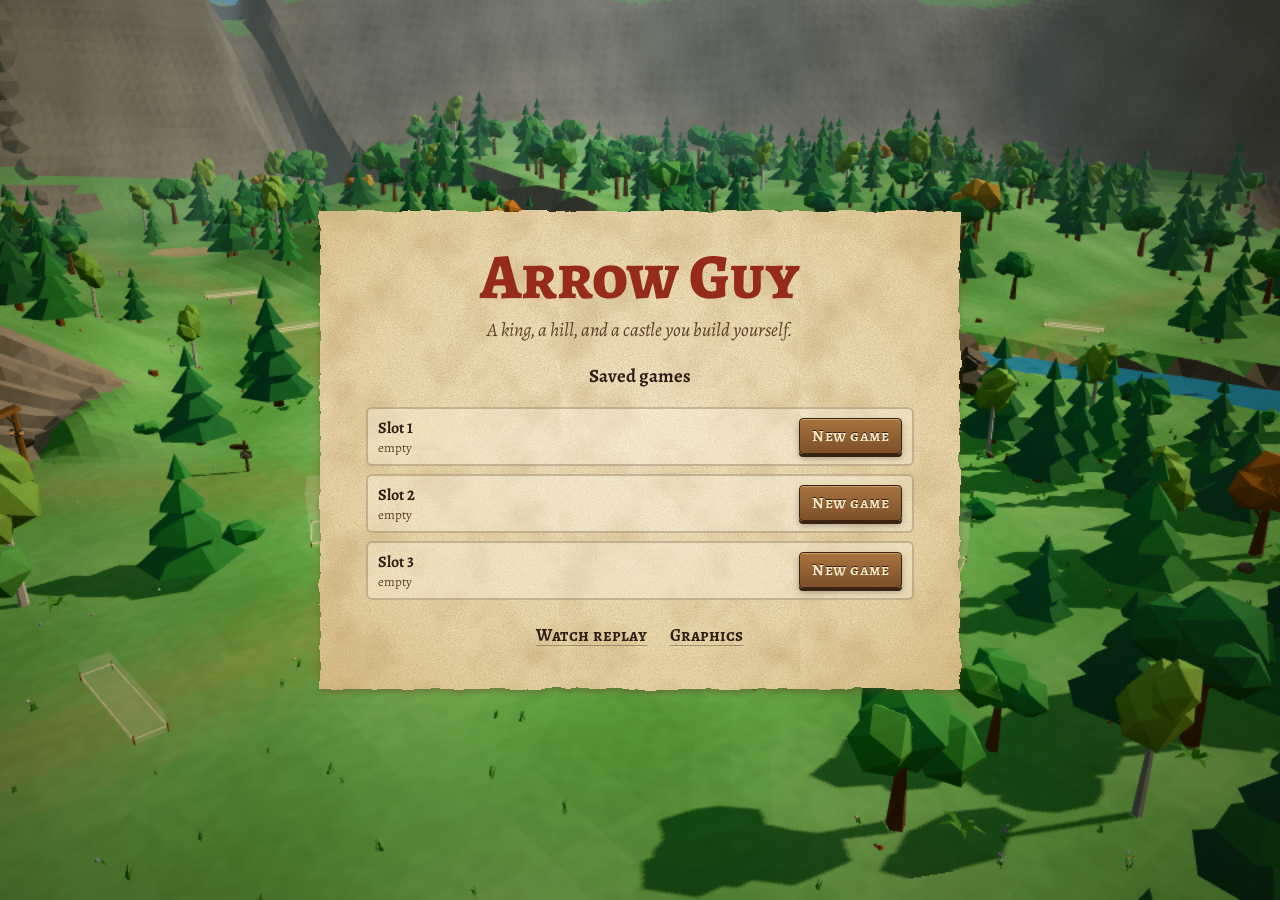
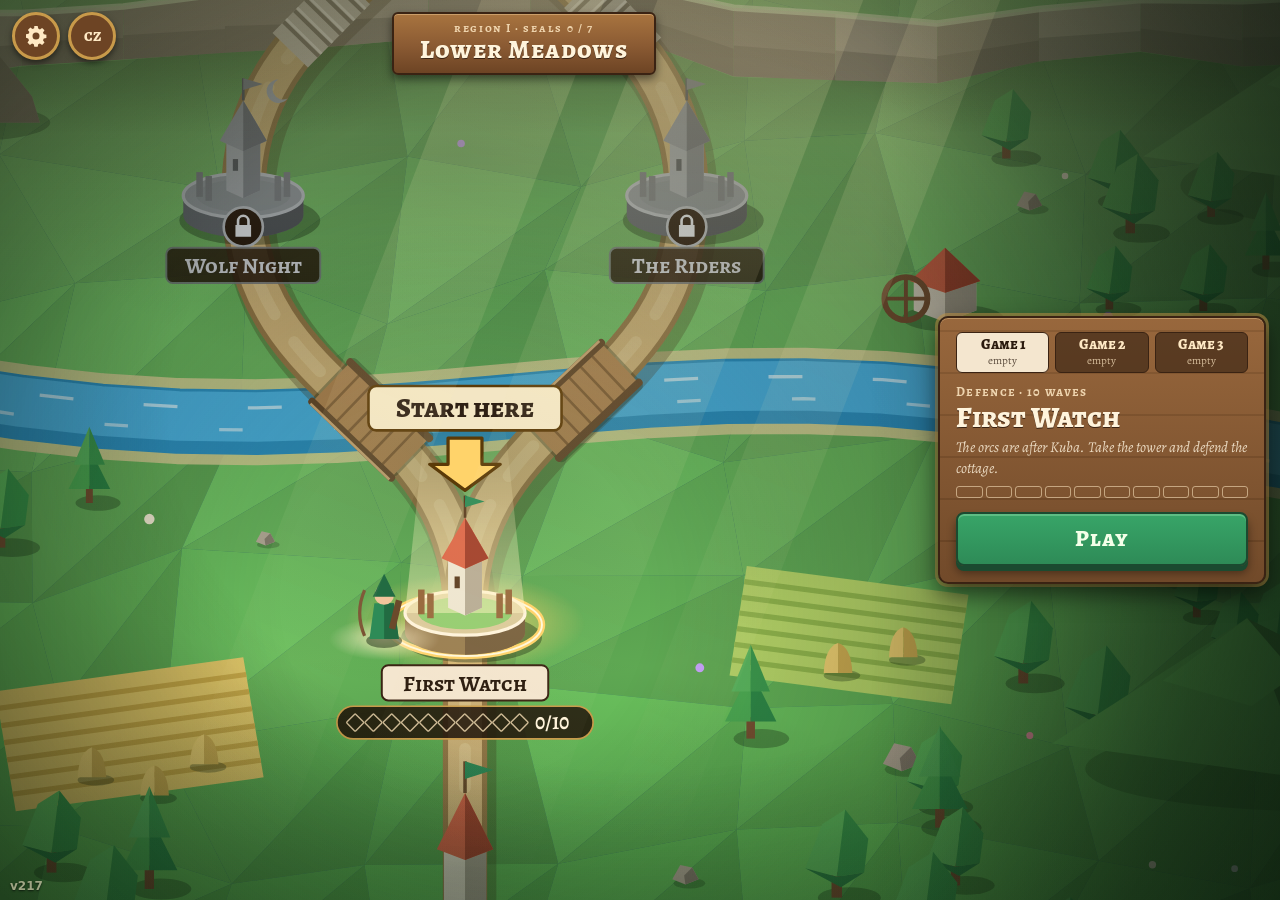
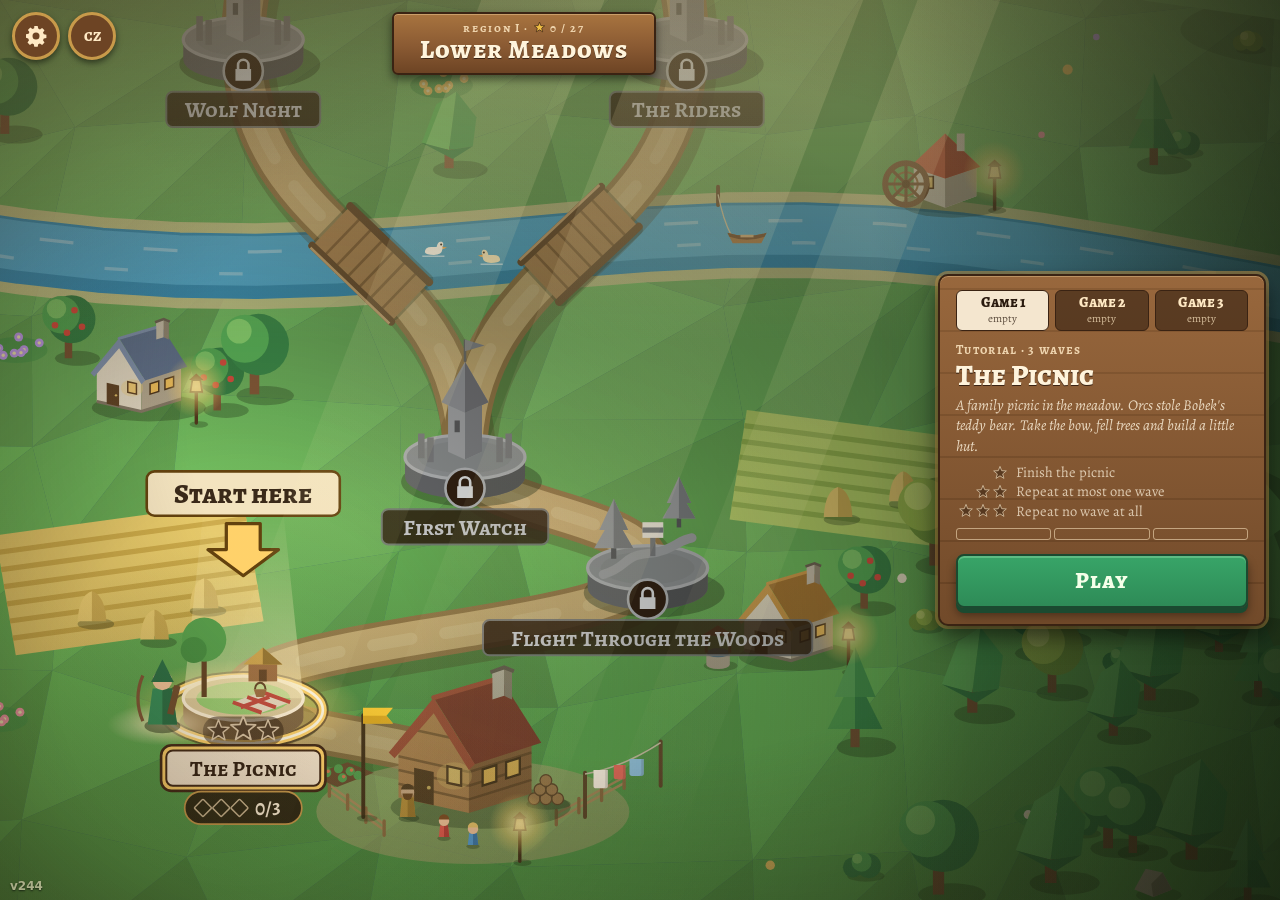
